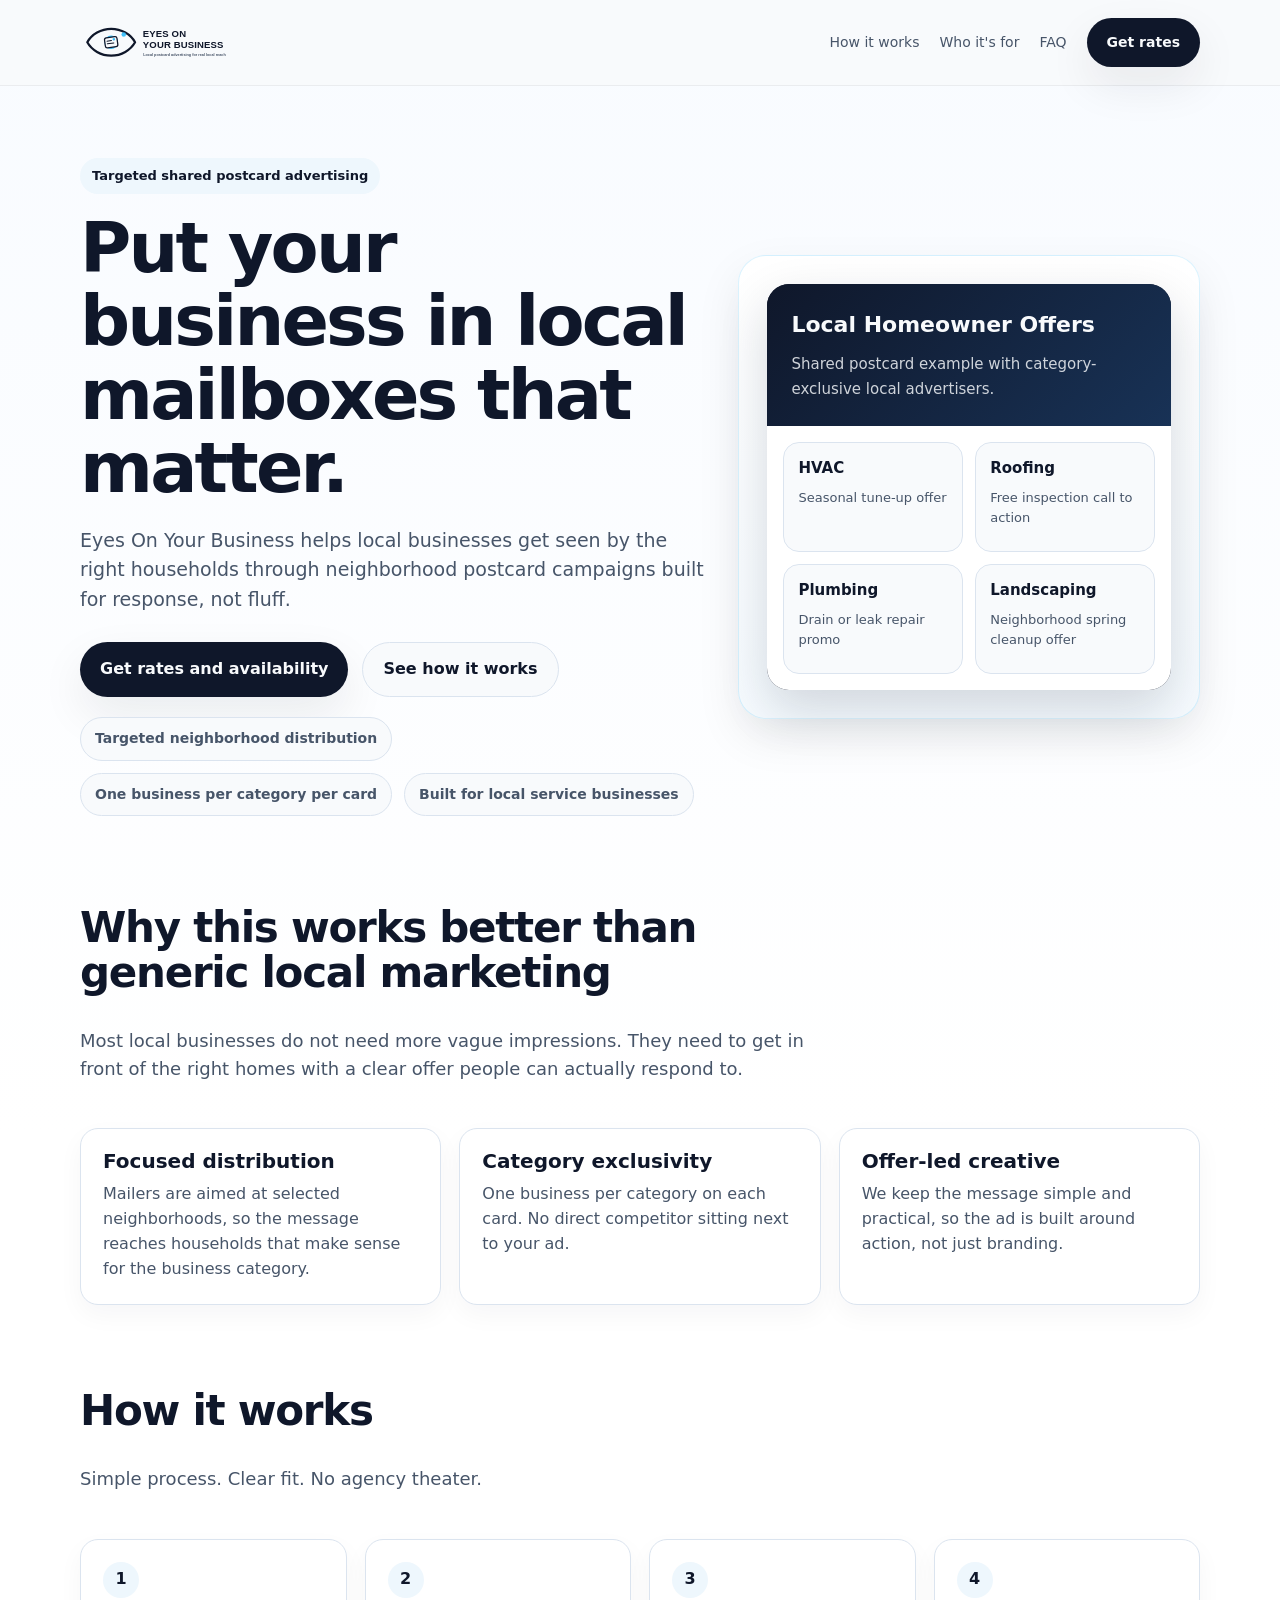
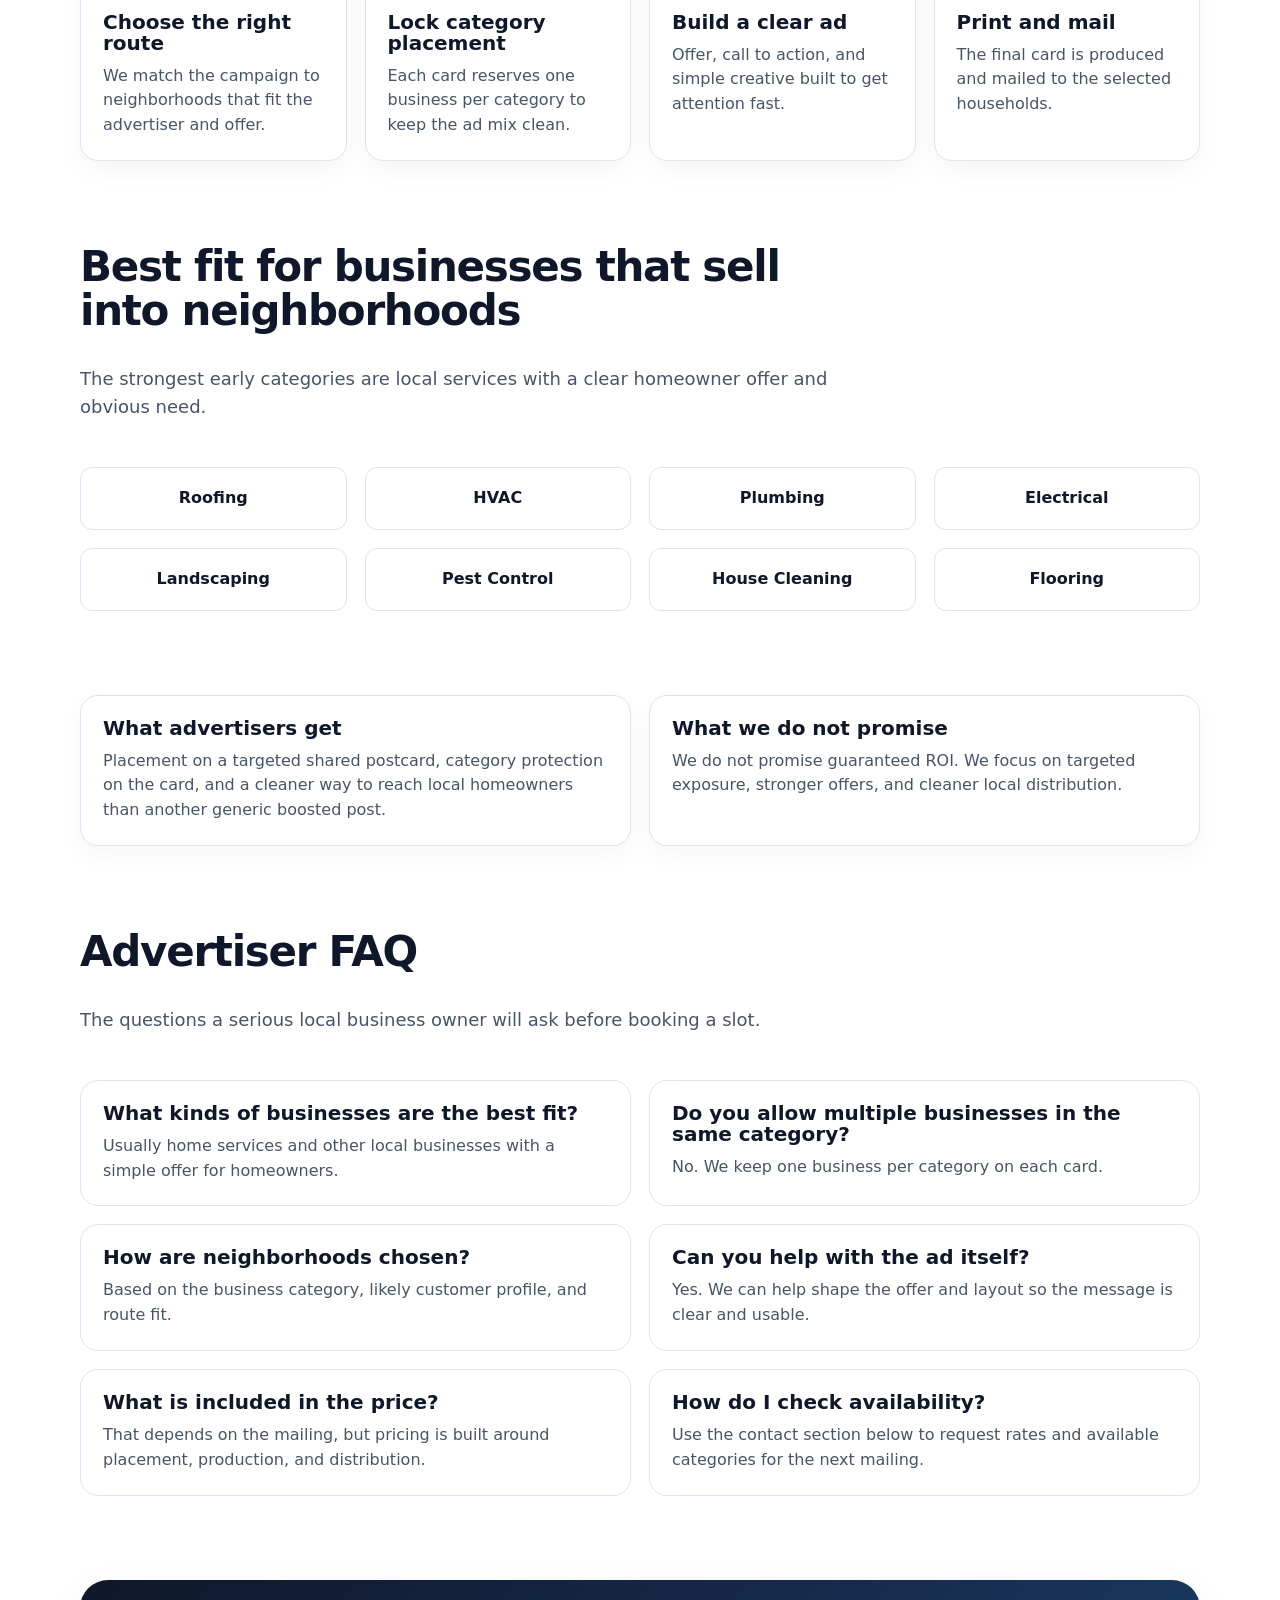
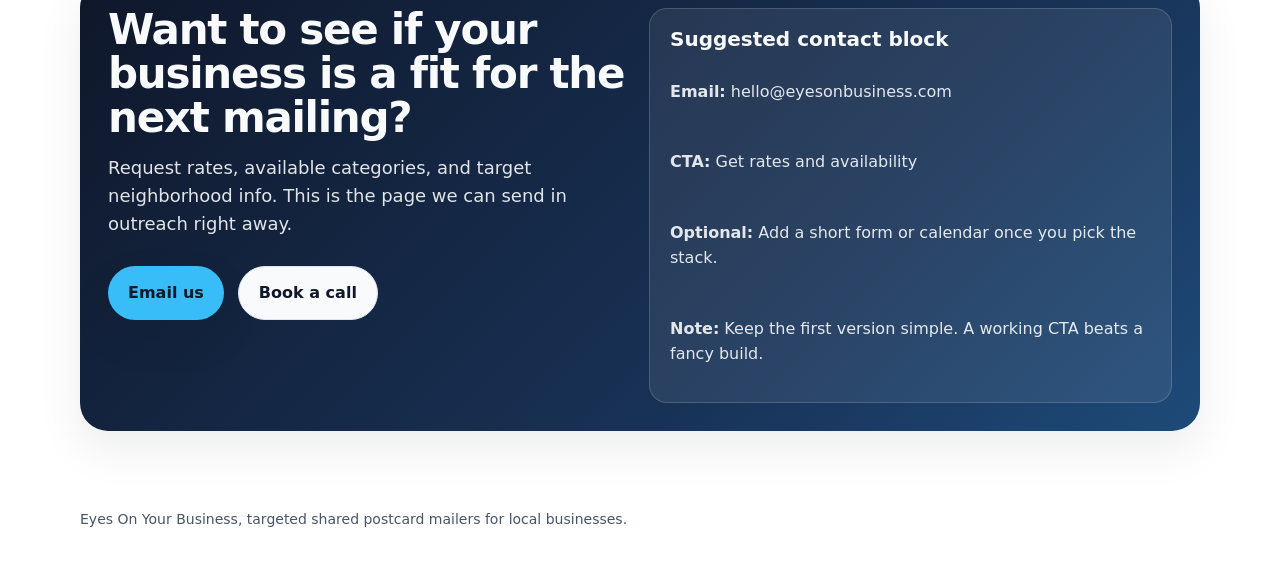
==== index.html @ 75d2cfee "Initial Eyes On Your Business preview" ====
<!doctype html>
<html lang="en">
  <head>
    <meta charset="UTF-8" />
    <meta name="viewport" content="width=device-width, initial-scale=1.0" />
    <title>Eyes On Your Business</title>
    <meta
      name="description"
      content="Targeted shared postcard mailers for local businesses that want visibility in the right neighborhoods."
    />
    <style>
      :root {
        --navy: #0f172a;
        --sky: #38bdf8;
        --slate: #475569;
        --ink: #0b1324;
        --white: #f8fafc;
        --line: #dbe4ef;
        --panel: #ffffff;
        --soft: #eef7fd;
        --shadow: 0 18px 45px rgba(15, 23, 42, 0.08);
        --radius: 18px;
        --radius-sm: 12px;
        --max: 1120px;
      }

      * {
        box-sizing: border-box;
      }

      html {
        scroll-behavior: smooth;
      }

      body {
        margin: 0;
        font-family: Inter, ui-sans-serif, system-ui, -apple-system, BlinkMacSystemFont, "Segoe UI", sans-serif;
        color: var(--ink);
        background: linear-gradient(180deg, #f8fbff 0%, #ffffff 30%);
        line-height: 1.55;
      }

      a {
        color: inherit;
        text-decoration: none;
      }

      img {
        max-width: 100%;
        display: block;
      }

      .wrap {
        width: min(calc(100% - 32px), var(--max));
        margin: 0 auto;
      }

      .topbar {
        position: sticky;
        top: 0;
        z-index: 10;
        backdrop-filter: blur(10px);
        background: rgba(248, 250, 252, 0.86);
        border-bottom: 1px solid rgba(15, 23, 42, 0.06);
      }

      .nav {
        display: flex;
        align-items: center;
        justify-content: space-between;
        gap: 20px;
        padding: 16px 0;
      }

      .logo {
        display: flex;
        align-items: center;
        gap: 14px;
        font-weight: 800;
        color: var(--navy);
      }

      .logo img {
        width: 176px;
        height: auto;
      }

      .nav-links {
        display: flex;
        align-items: center;
        gap: 20px;
        color: var(--slate);
        font-size: 14px;
      }

      .btn {
        display: inline-flex;
        align-items: center;
        justify-content: center;
        gap: 10px;
        border-radius: 999px;
        padding: 14px 20px;
        font-weight: 700;
        transition: transform 0.15s ease, box-shadow 0.15s ease, background 0.15s ease;
      }

      .btn:hover {
        transform: translateY(-1px);
      }

      .btn-primary {
        background: var(--navy);
        color: var(--white);
        box-shadow: var(--shadow);
      }

      .btn-secondary {
        background: var(--white);
        color: var(--navy);
        border: 1px solid var(--line);
      }

      .hero {
        padding: 72px 0 48px;
      }

      .hero-grid {
        display: grid;
        grid-template-columns: 1.15fr 0.85fr;
        gap: 34px;
        align-items: center;
      }

      .eyebrow {
        display: inline-flex;
        align-items: center;
        gap: 8px;
        padding: 8px 12px;
        border-radius: 999px;
        background: var(--soft);
        color: var(--navy);
        font-size: 13px;
        font-weight: 700;
      }

      h1,
      h2,
      h3 {
        margin: 0;
        color: var(--navy);
        line-height: 1.05;
      }

      h1 {
        margin-top: 18px;
        font-size: clamp(42px, 7vw, 70px);
        letter-spacing: -0.04em;
      }

      h2 {
        font-size: clamp(28px, 4vw, 42px);
        letter-spacing: -0.03em;
      }

      h3 {
        font-size: 20px;
      }

      .lead {
        margin-top: 20px;
        font-size: 19px;
        color: var(--slate);
        max-width: 640px;
      }

      .hero-actions {
        display: flex;
        gap: 14px;
        flex-wrap: wrap;
        margin-top: 28px;
      }

      .hero-notes {
        display: flex;
        flex-wrap: wrap;
        gap: 12px;
        margin-top: 20px;
      }

      .pill {
        padding: 10px 14px;
        border-radius: 999px;
        background: var(--white);
        border: 1px solid var(--line);
        color: var(--slate);
        font-size: 14px;
        font-weight: 600;
      }

      .panel {
        background: linear-gradient(180deg, #ffffff 0%, #f6fbff 100%);
        border: 1px solid rgba(56, 189, 248, 0.18);
        border-radius: 28px;
        box-shadow: var(--shadow);
        padding: 28px;
      }

      .mock-card {
        border-radius: 22px;
        overflow: hidden;
        background: var(--navy);
        color: var(--white);
        box-shadow: 0 20px 50px rgba(15, 23, 42, 0.16);
      }

      .mock-card-top {
        padding: 24px;
        background: linear-gradient(135deg, #0f172a 0%, #183256 100%);
      }

      .mock-card-grid {
        display: grid;
        grid-template-columns: 1fr 1fr;
        gap: 12px;
        padding: 16px;
        background: #ffffff;
      }

      .slot {
        background: #f8fafc;
        border: 1px solid #dbe4ef;
        border-radius: 16px;
        padding: 14px;
        min-height: 110px;
      }

      .slot strong {
        display: block;
        color: var(--navy);
        margin-bottom: 8px;
        font-size: 15px;
      }

      .slot span {
        display: block;
        color: var(--slate);
        font-size: 13px;
      }

      section {
        padding: 42px 0;
      }

      .section-head {
        display: grid;
        gap: 14px;
        margin-bottom: 28px;
        max-width: 760px;
      }

      .section-copy {
        color: var(--slate);
        font-size: 18px;
      }

      .grid-3,
      .grid-4,
      .grid-2 {
        display: grid;
        gap: 18px;
      }

      .grid-3 {
        grid-template-columns: repeat(3, minmax(0, 1fr));
      }

      .grid-4 {
        grid-template-columns: repeat(4, minmax(0, 1fr));
      }

      .grid-2 {
        grid-template-columns: repeat(2, minmax(0, 1fr));
      }

      .card {
        background: var(--panel);
        border: 1px solid var(--line);
        border-radius: var(--radius);
        padding: 22px;
        box-shadow: 0 10px 26px rgba(15, 23, 42, 0.04);
      }

      .card p,
      .faq p {
        margin: 10px 0 0;
        color: var(--slate);
      }

      .number {
        width: 36px;
        height: 36px;
        border-radius: 999px;
        display: inline-flex;
        align-items: center;
        justify-content: center;
        background: var(--soft);
        color: var(--navy);
        font-weight: 800;
        margin-bottom: 14px;
      }

      .fit-tag {
        background: #ffffff;
        border: 1px solid var(--line);
        border-radius: var(--radius-sm);
        padding: 18px;
        text-align: center;
        font-weight: 700;
        color: var(--navy);
      }

      .cta {
        padding: 28px;
        border-radius: 28px;
        background: linear-gradient(135deg, #0f172a 0%, #183256 65%, #1e4a79 100%);
        color: var(--white);
        box-shadow: var(--shadow);
      }

      .cta h2,
      .cta p,
      .cta h3 {
        color: var(--white);
      }

      .cta p {
        opacity: 0.9;
      }

      .contact-box {
        display: grid;
        gap: 14px;
        padding: 20px;
        background: rgba(248, 250, 252, 0.08);
        border: 1px solid rgba(248, 250, 252, 0.16);
        border-radius: 18px;
      }

      .faq {
        background: var(--panel);
        border: 1px solid var(--line);
        border-radius: var(--radius);
        padding: 22px;
      }

      footer {
        padding: 36px 0 52px;
        color: var(--slate);
        font-size: 14px;
      }

      @media (max-width: 980px) {
        .hero-grid,
        .grid-3,
        .grid-4,
        .grid-2 {
          grid-template-columns: 1fr;
        }

        .nav {
          flex-direction: column;
          align-items: flex-start;
        }

        .nav-links {
          flex-wrap: wrap;
        }
      }

      @media (max-width: 640px) {
        .hero {
          padding-top: 44px;
        }

        .logo img {
          width: 150px;
        }

        .panel,
        .cta {
          padding: 22px;
        }
      }
    </style>
  </head>
  <body>
    <div class="topbar">
      <div class="wrap nav">
        <a class="logo" href="#top" aria-label="Eyes On Your Business home">
          <img src="./branding/eyes-on-your-business-logo-final.svg" alt="Eyes On Your Business" />
        </a>
        <div class="nav-links">
          <a href="#how">How it works</a>
          <a href="#fit">Who it's for</a>
          <a href="#faq">FAQ</a>
          <a class="btn btn-primary" href="#contact">Get rates</a>
        </div>
      </div>
    </div>

    <main id="top">
      <section class="hero">
        <div class="wrap hero-grid">
          <div>
            <div class="eyebrow">Targeted shared postcard advertising</div>
            <h1>Put your business in local mailboxes that matter.</h1>
            <p class="lead">
              Eyes On Your Business helps local businesses get seen by the right households through
              neighborhood postcard campaigns built for response, not fluff.
            </p>
            <div class="hero-actions">
              <a class="btn btn-primary" href="#contact">Get rates and availability</a>
              <a class="btn btn-secondary" href="#how">See how it works</a>
            </div>
            <div class="hero-notes">
              <div class="pill">Targeted neighborhood distribution</div>
              <div class="pill">One business per category per card</div>
              <div class="pill">Built for local service businesses</div>
            </div>
          </div>

          <div class="panel">
            <div class="mock-card">
              <div class="mock-card-top">
                <strong style="font-size: 22px; display: block; margin-bottom: 10px;">Local Homeowner Offers</strong>
                <span style="color: rgba(248, 250, 252, 0.82); font-size: 15px;">
                  Shared postcard example with category-exclusive local advertisers.
                </span>
              </div>
              <div class="mock-card-grid">
                <div class="slot">
                  <strong>HVAC</strong>
                  <span>Seasonal tune-up offer</span>
                </div>
                <div class="slot">
                  <strong>Roofing</strong>
                  <span>Free inspection call to action</span>
                </div>
                <div class="slot">
                  <strong>Plumbing</strong>
                  <span>Drain or leak repair promo</span>
                </div>
                <div class="slot">
                  <strong>Landscaping</strong>
                  <span>Neighborhood spring cleanup offer</span>
                </div>
              </div>
            </div>
          </div>
        </div>
      </section>

      <section>
        <div class="wrap">
          <div class="section-head">
            <h2>Why this works better than generic local marketing</h2>
            <p class="section-copy">
              Most local businesses do not need more vague impressions. They need to get in front of
              the right homes with a clear offer people can actually respond to.
            </p>
          </div>
          <div class="grid-3">
            <div class="card">
              <h3>Focused distribution</h3>
              <p>
                Mailers are aimed at selected neighborhoods, so the message reaches households that make
                sense for the business category.
              </p>
            </div>
            <div class="card">
              <h3>Category exclusivity</h3>
              <p>
                One business per category on each card. No direct competitor sitting next to your ad.
              </p>
            </div>
            <div class="card">
              <h3>Offer-led creative</h3>
              <p>
                We keep the message simple and practical, so the ad is built around action, not just branding.
              </p>
            </div>
          </div>
        </div>
      </section>

      <section id="how">
        <div class="wrap">
          <div class="section-head">
            <h2>How it works</h2>
            <p class="section-copy">
              Simple process. Clear fit. No agency theater.
            </p>
          </div>
          <div class="grid-4">
            <div class="card">
              <div class="number">1</div>
              <h3>Choose the right route</h3>
              <p>We match the campaign to neighborhoods that fit the advertiser and offer.</p>
            </div>
            <div class="card">
              <div class="number">2</div>
              <h3>Lock category placement</h3>
              <p>Each card reserves one business per category to keep the ad mix clean.</p>
            </div>
            <div class="card">
              <div class="number">3</div>
              <h3>Build a clear ad</h3>
              <p>Offer, call to action, and simple creative built to get attention fast.</p>
            </div>
            <div class="card">
              <div class="number">4</div>
              <h3>Print and mail</h3>
              <p>The final card is produced and mailed to the selected households.</p>
            </div>
          </div>
        </div>
      </section>

      <section id="fit">
        <div class="wrap">
          <div class="section-head">
            <h2>Best fit for businesses that sell into neighborhoods</h2>
            <p class="section-copy">
              The strongest early categories are local services with a clear homeowner offer and obvious need.
            </p>
          </div>
          <div class="grid-4">
            <div class="fit-tag">Roofing</div>
            <div class="fit-tag">HVAC</div>
            <div class="fit-tag">Plumbing</div>
            <div class="fit-tag">Electrical</div>
            <div class="fit-tag">Landscaping</div>
            <div class="fit-tag">Pest Control</div>
            <div class="fit-tag">House Cleaning</div>
            <div class="fit-tag">Flooring</div>
          </div>
        </div>
      </section>

      <section>
        <div class="wrap grid-2">
          <div class="card">
            <h3>What advertisers get</h3>
            <p>
              Placement on a targeted shared postcard, category protection on the card, and a cleaner way
              to reach local homeowners than another generic boosted post.
            </p>
          </div>
          <div class="card">
            <h3>What we do not promise</h3>
            <p>
              We do not promise guaranteed ROI. We focus on targeted exposure, stronger offers, and cleaner local distribution.
            </p>
          </div>
        </div>
      </section>

      <section id="faq">
        <div class="wrap">
          <div class="section-head">
            <h2>Advertiser FAQ</h2>
            <p class="section-copy">
              The questions a serious local business owner will ask before booking a slot.
            </p>
          </div>
          <div class="grid-2">
            <div class="faq">
              <h3>What kinds of businesses are the best fit?</h3>
              <p>Usually home services and other local businesses with a simple offer for homeowners.</p>
            </div>
            <div class="faq">
              <h3>Do you allow multiple businesses in the same category?</h3>
              <p>No. We keep one business per category on each card.</p>
            </div>
            <div class="faq">
              <h3>How are neighborhoods chosen?</h3>
              <p>Based on the business category, likely customer profile, and route fit.</p>
            </div>
            <div class="faq">
              <h3>Can you help with the ad itself?</h3>
              <p>Yes. We can help shape the offer and layout so the message is clear and usable.</p>
            </div>
            <div class="faq">
              <h3>What is included in the price?</h3>
              <p>That depends on the mailing, but pricing is built around placement, production, and distribution.</p>
            </div>
            <div class="faq">
              <h3>How do I check availability?</h3>
              <p>Use the contact section below to request rates and available categories for the next mailing.</p>
            </div>
          </div>
        </div>
      </section>

      <section id="contact">
        <div class="wrap">
          <div class="cta grid-2">
            <div>
              <h2>Want to see if your business is a fit for the next mailing?</h2>
              <p style="margin-top: 14px; font-size: 18px;">
                Request rates, available categories, and target neighborhood info. This is the page we can send in outreach right away.
              </p>
              <div class="hero-actions">
                <a class="btn btn-primary" style="background: #38bdf8; color: #0f172a;" href="mailto:hello@eyesonbusiness.com">Email us</a>
                <a class="btn btn-secondary" href="https://cal.com" target="_blank" rel="noreferrer">Book a call</a>
              </div>
            </div>
            <div class="contact-box">
              <h3>Suggested contact block</h3>
              <p><strong>Email:</strong> hello@eyesonbusiness.com</p>
              <p><strong>CTA:</strong> Get rates and availability</p>
              <p><strong>Optional:</strong> Add a short form or calendar once you pick the stack.</p>
              <p><strong>Note:</strong> Keep the first version simple. A working CTA beats a fancy build.</p>
            </div>
          </div>
        </div>
      </section>
    </main>

    <footer>
      <div class="wrap">
        Eyes On Your Business, targeted shared postcard mailers for local businesses.
      </div>
    </footer>
  </body>
</html>
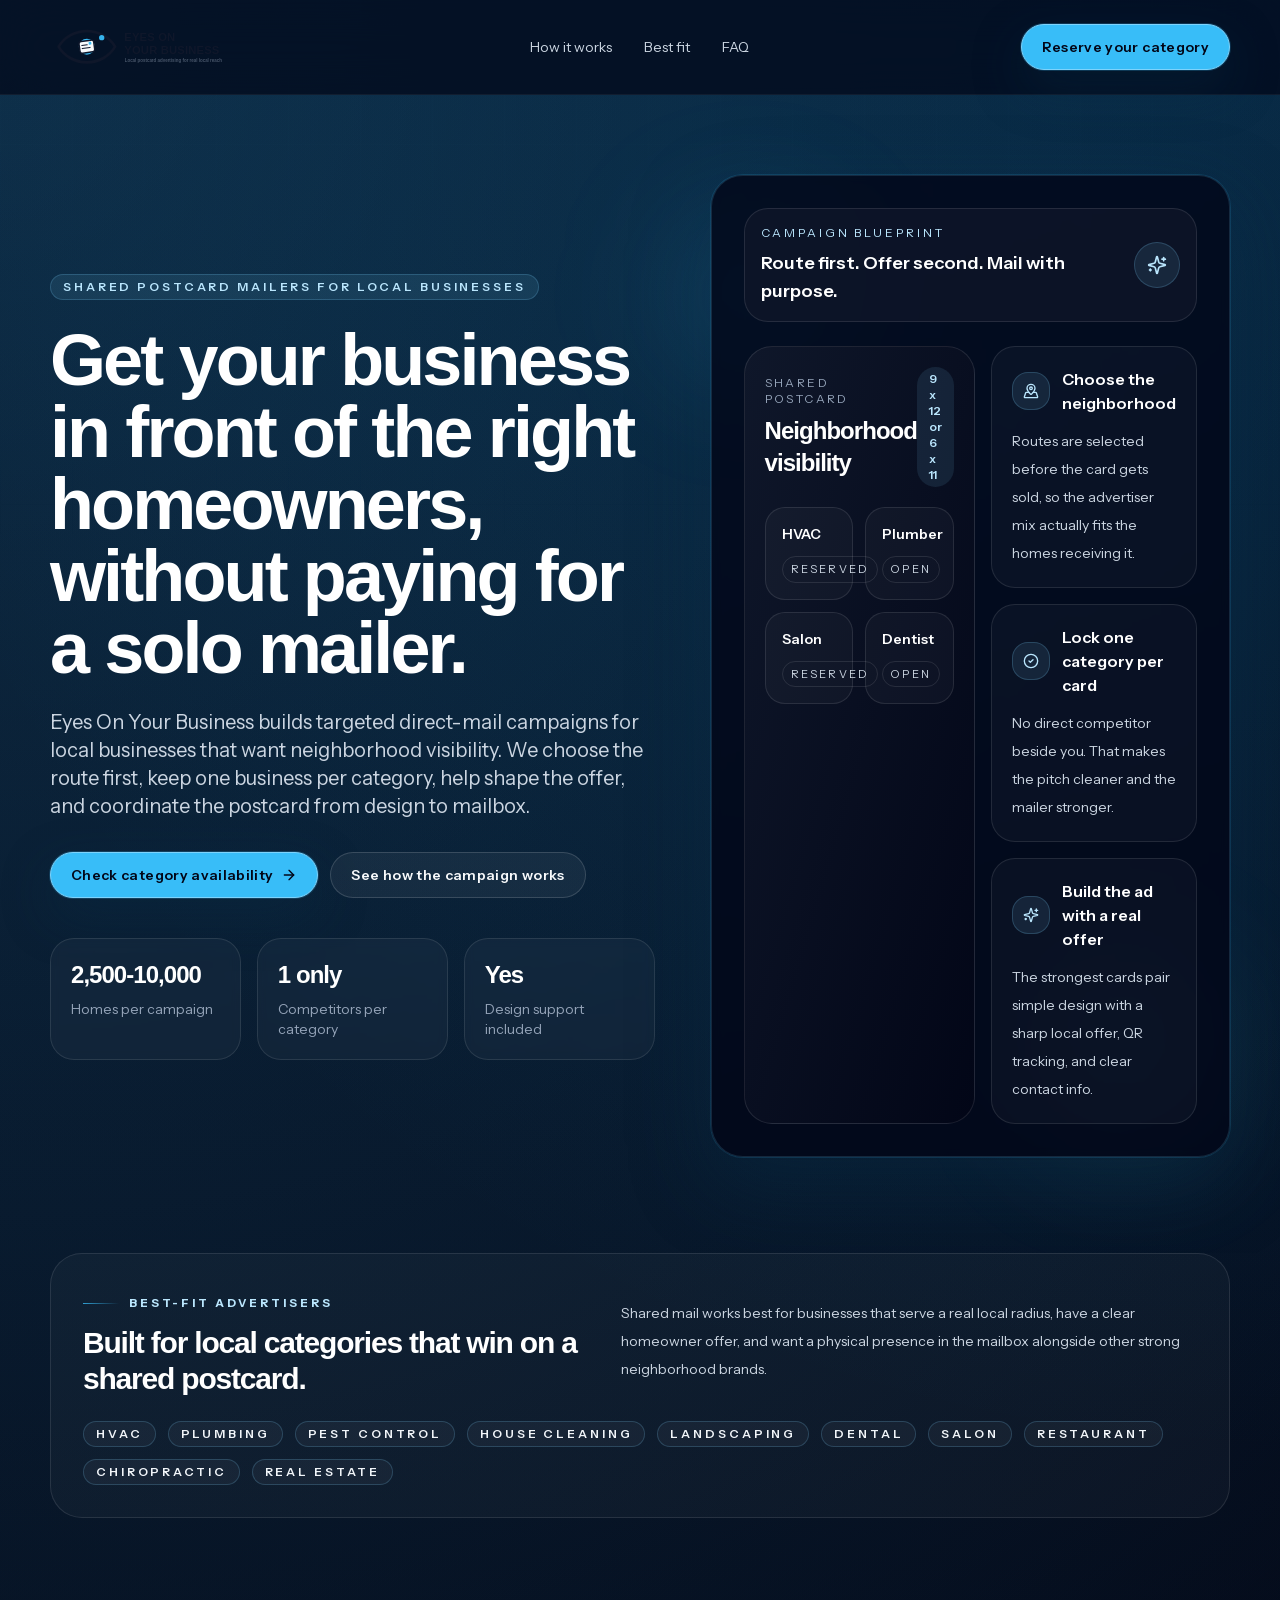
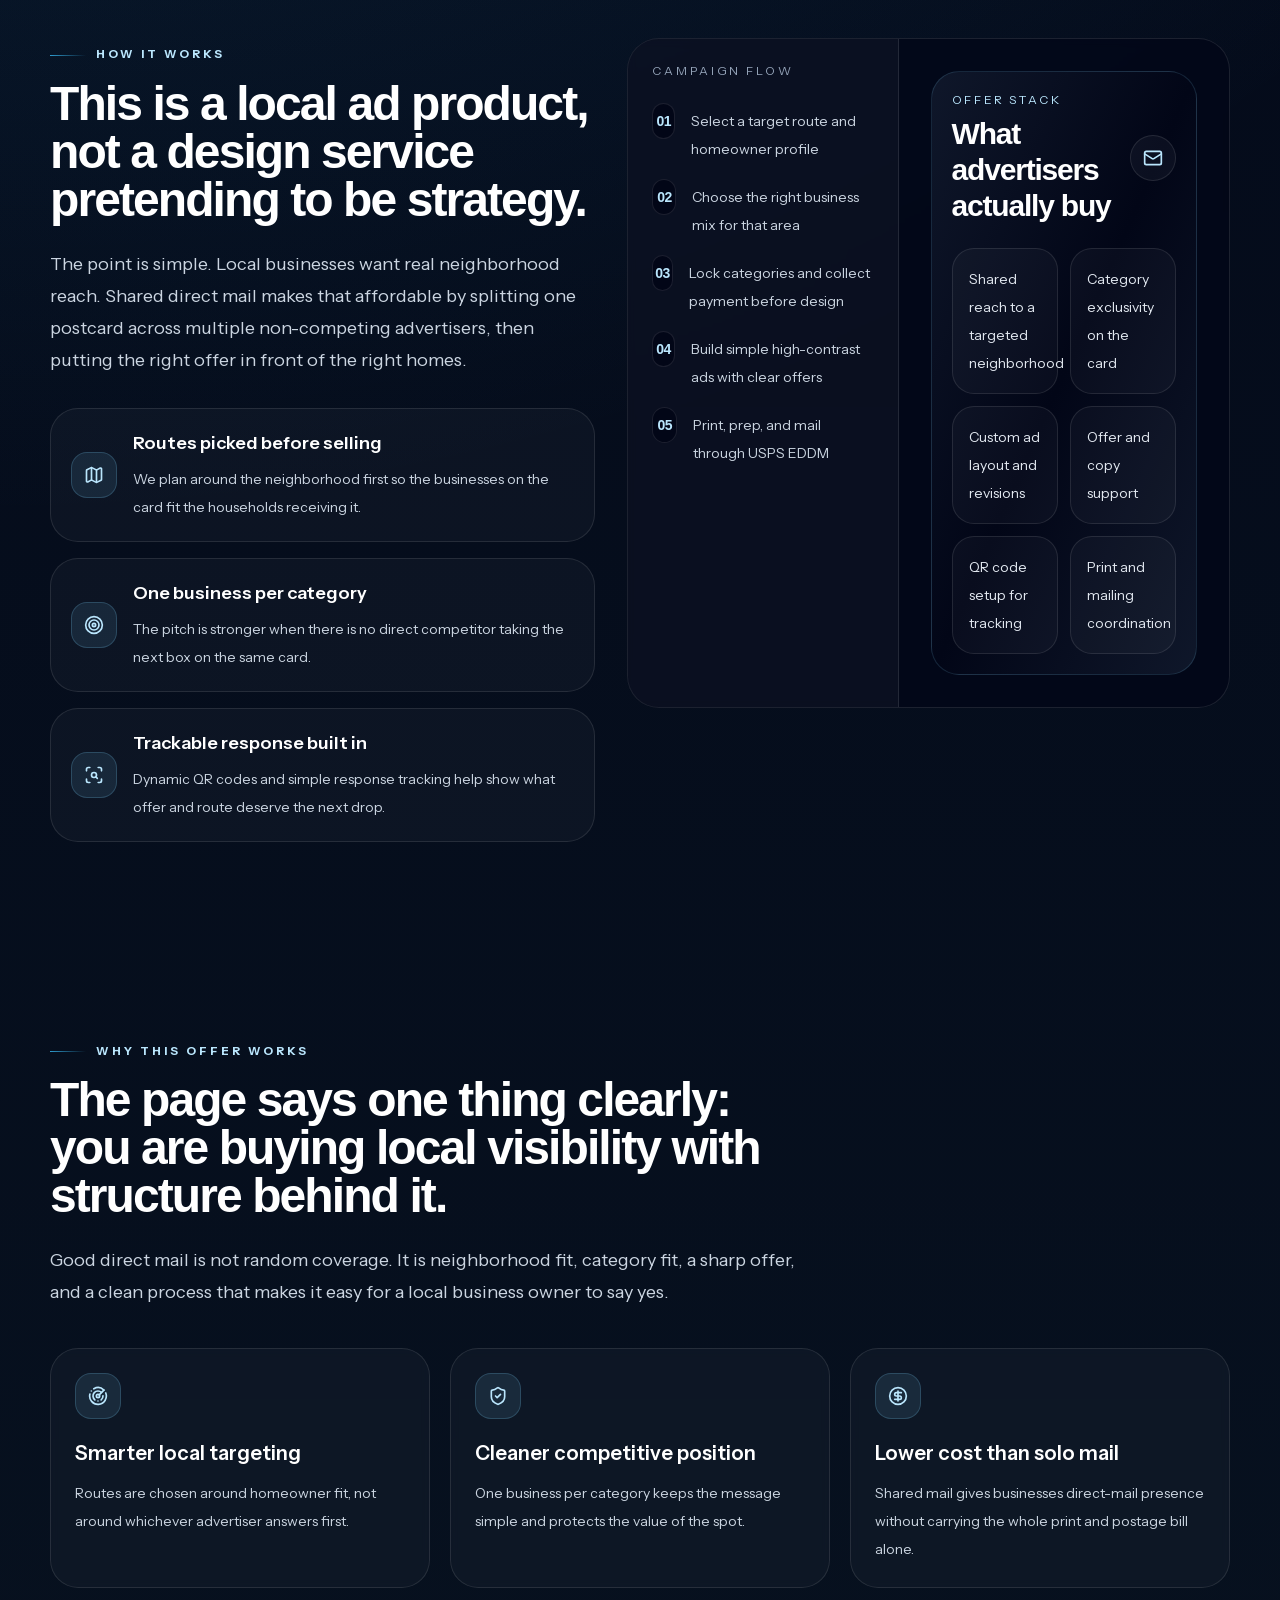
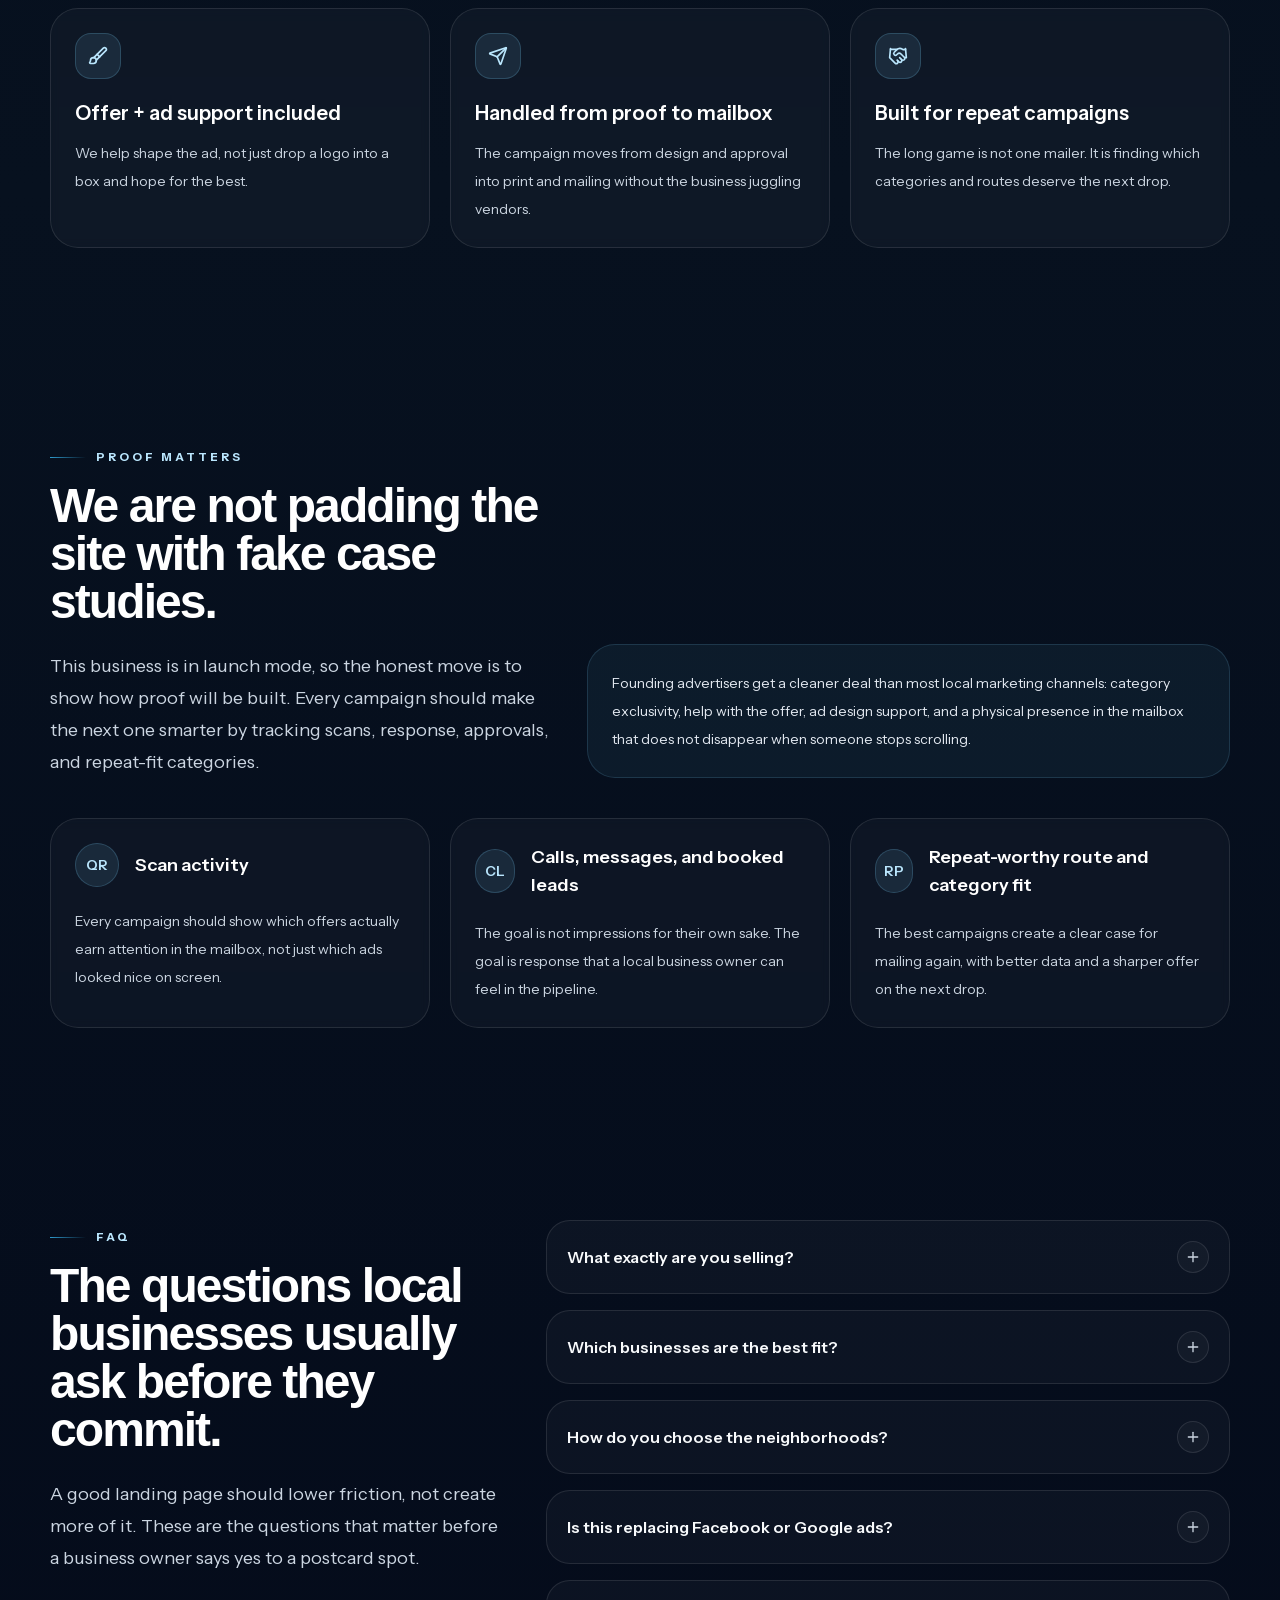
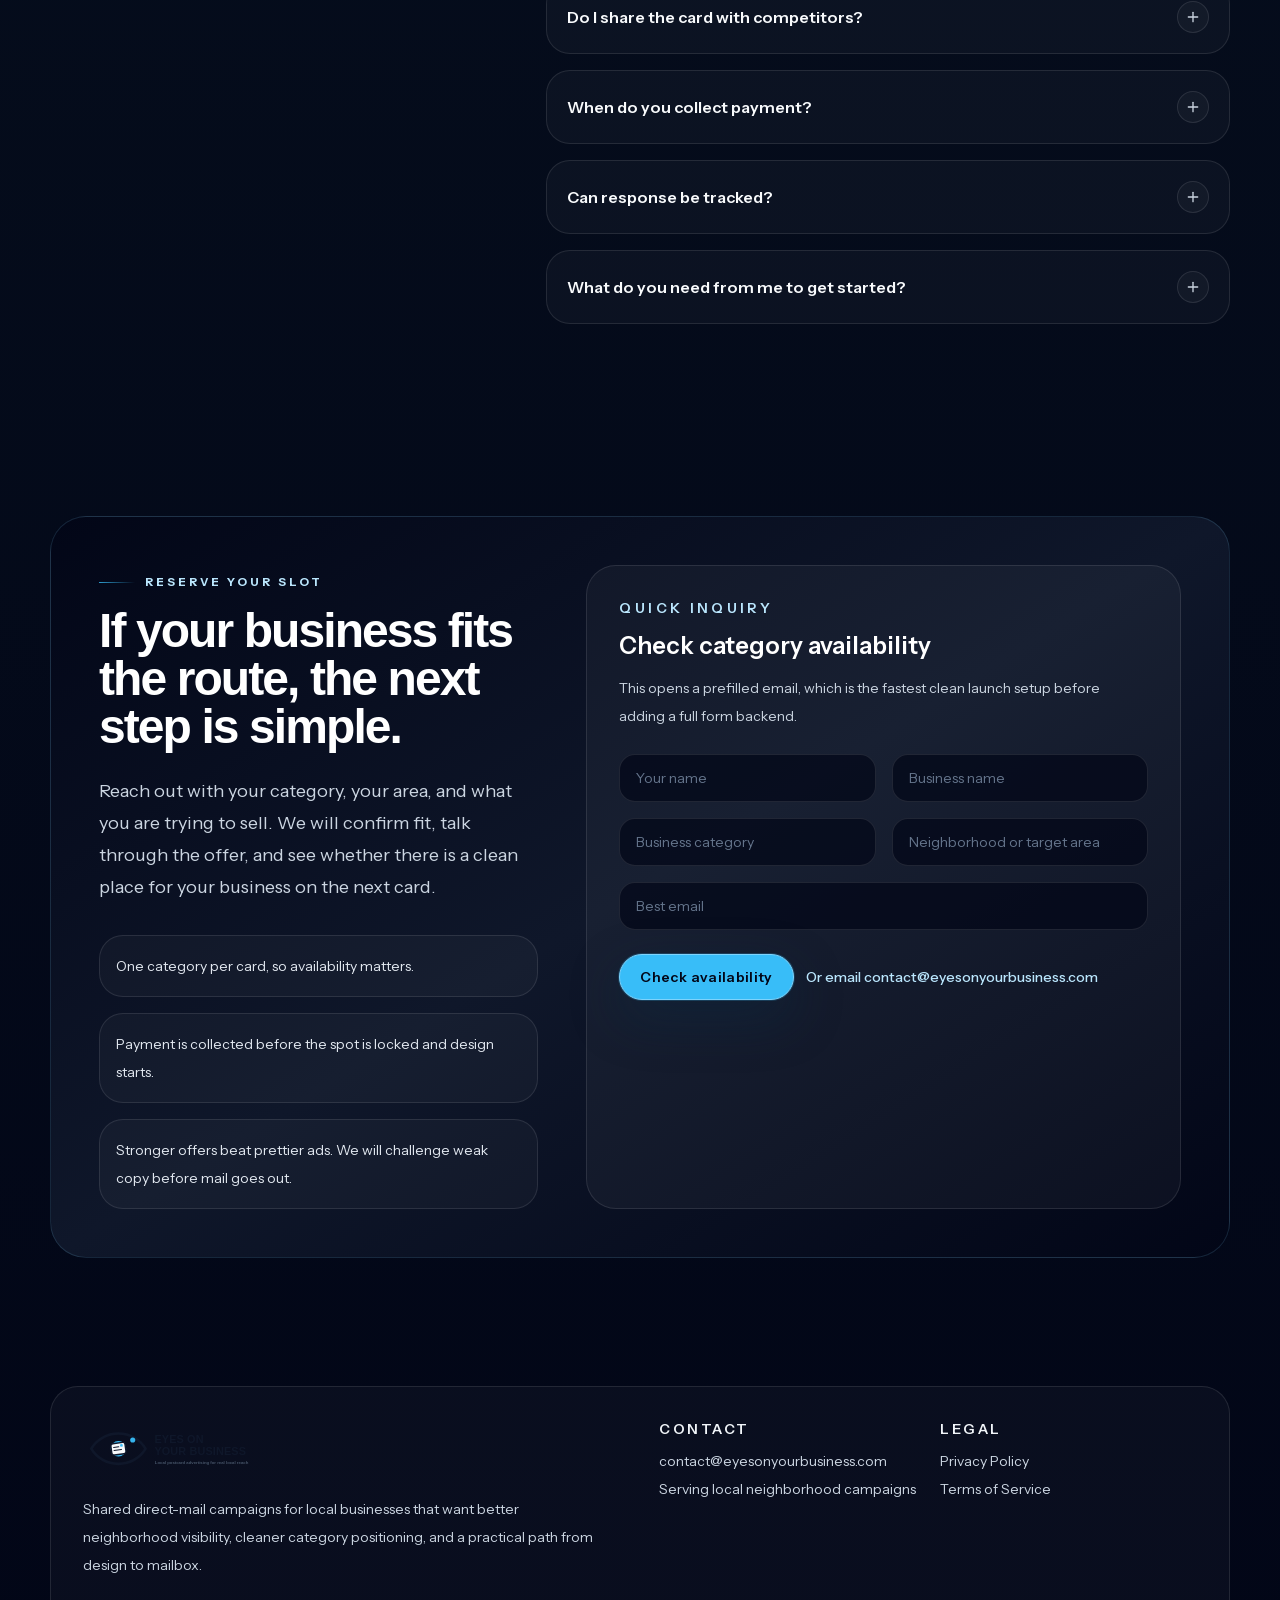
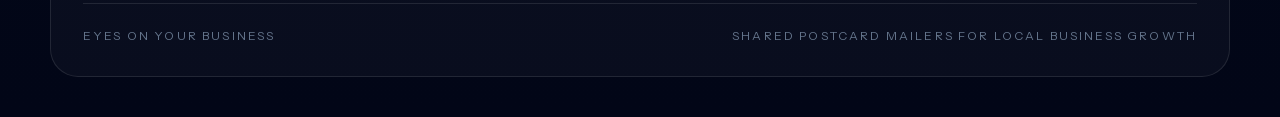
==== commit 25219ac8: "Deploy latest Eyes On Your Business preview" ====
--- a/index.html
+++ b/index.html
@@ -1,636 +1 @@
-<!doctype html>
-<html lang="en">
-  <head>
-    <meta charset="UTF-8" />
-    <meta name="viewport" content="width=device-width, initial-scale=1.0" />
-    <title>Eyes On Your Business</title>
-    <meta
-      name="description"
-      content="Targeted shared postcard mailers for local businesses that want visibility in the right neighborhoods."
-    />
-    <style>
-      :root {
-        --navy: #0f172a;
-        --sky: #38bdf8;
-        --slate: #475569;
-        --ink: #0b1324;
-        --white: #f8fafc;
-        --line: #dbe4ef;
-        --panel: #ffffff;
-        --soft: #eef7fd;
-        --shadow: 0 18px 45px rgba(15, 23, 42, 0.08);
-        --radius: 18px;
-        --radius-sm: 12px;
-        --max: 1120px;
-      }
-
-      * {
-        box-sizing: border-box;
-      }
-
-      html {
-        scroll-behavior: smooth;
-      }
-
-      body {
-        margin: 0;
-        font-family: Inter, ui-sans-serif, system-ui, -apple-system, BlinkMacSystemFont, "Segoe UI", sans-serif;
-        color: var(--ink);
-        background: linear-gradient(180deg, #f8fbff 0%, #ffffff 30%);
-        line-height: 1.55;
-      }
-
-      a {
-        color: inherit;
-        text-decoration: none;
-      }
-
-      img {
-        max-width: 100%;
-        display: block;
-      }
-
-      .wrap {
-        width: min(calc(100% - 32px), var(--max));
-        margin: 0 auto;
-      }
-
-      .topbar {
-        position: sticky;
-        top: 0;
-        z-index: 10;
-        backdrop-filter: blur(10px);
-        background: rgba(248, 250, 252, 0.86);
-        border-bottom: 1px solid rgba(15, 23, 42, 0.06);
-      }
-
-      .nav {
-        display: flex;
-        align-items: center;
-        justify-content: space-between;
-        gap: 20px;
-        padding: 16px 0;
-      }
-
-      .logo {
-        display: flex;
-        align-items: center;
-        gap: 14px;
-        font-weight: 800;
-        color: var(--navy);
-      }
-
-      .logo img {
-        width: 176px;
-        height: auto;
-      }
-
-      .nav-links {
-        display: flex;
-        align-items: center;
-        gap: 20px;
-        color: var(--slate);
-        font-size: 14px;
-      }
-
-      .btn {
-        display: inline-flex;
-        align-items: center;
-        justify-content: center;
-        gap: 10px;
-        border-radius: 999px;
-        padding: 14px 20px;
-        font-weight: 700;
-        transition: transform 0.15s ease, box-shadow 0.15s ease, background 0.15s ease;
-      }
-
-      .btn:hover {
-        transform: translateY(-1px);
-      }
-
-      .btn-primary {
-        background: var(--navy);
-        color: var(--white);
-        box-shadow: var(--shadow);
-      }
-
-      .btn-secondary {
-        background: var(--white);
-        color: var(--navy);
-        border: 1px solid var(--line);
-      }
-
-      .hero {
-        padding: 72px 0 48px;
-      }
-
-      .hero-grid {
-        display: grid;
-        grid-template-columns: 1.15fr 0.85fr;
-        gap: 34px;
-        align-items: center;
-      }
-
-      .eyebrow {
-        display: inline-flex;
-        align-items: center;
-        gap: 8px;
-        padding: 8px 12px;
-        border-radius: 999px;
-        background: var(--soft);
-        color: var(--navy);
-        font-size: 13px;
-        font-weight: 700;
-      }
-
-      h1,
-      h2,
-      h3 {
-        margin: 0;
-        color: var(--navy);
-        line-height: 1.05;
-      }
-
-      h1 {
-        margin-top: 18px;
-        font-size: clamp(42px, 7vw, 70px);
-        letter-spacing: -0.04em;
-      }
-
-      h2 {
-        font-size: clamp(28px, 4vw, 42px);
-        letter-spacing: -0.03em;
-      }
-
-      h3 {
-        font-size: 20px;
-      }
-
-      .lead {
-        margin-top: 20px;
-        font-size: 19px;
-        color: var(--slate);
-        max-width: 640px;
-      }
-
-      .hero-actions {
-        display: flex;
-        gap: 14px;
-        flex-wrap: wrap;
-        margin-top: 28px;
-      }
-
-      .hero-notes {
-        display: flex;
-        flex-wrap: wrap;
-        gap: 12px;
-        margin-top: 20px;
-      }
-
-      .pill {
-        padding: 10px 14px;
-        border-radius: 999px;
-        background: var(--white);
-        border: 1px solid var(--line);
-        color: var(--slate);
-        font-size: 14px;
-        font-weight: 600;
-      }
-
-      .panel {
-        background: linear-gradient(180deg, #ffffff 0%, #f6fbff 100%);
-        border: 1px solid rgba(56, 189, 248, 0.18);
-        border-radius: 28px;
-        box-shadow: var(--shadow);
-        padding: 28px;
-      }
-
-      .mock-card {
-        border-radius: 22px;
-        overflow: hidden;
-        background: var(--navy);
-        color: var(--white);
-        box-shadow: 0 20px 50px rgba(15, 23, 42, 0.16);
-      }
-
-      .mock-card-top {
-        padding: 24px;
-        background: linear-gradient(135deg, #0f172a 0%, #183256 100%);
-      }
-
-      .mock-card-grid {
-        display: grid;
-        grid-template-columns: 1fr 1fr;
-        gap: 12px;
-        padding: 16px;
-        background: #ffffff;
-      }
-
-      .slot {
-        background: #f8fafc;
-        border: 1px solid #dbe4ef;
-        border-radius: 16px;
-        padding: 14px;
-        min-height: 110px;
-      }
-
-      .slot strong {
-        display: block;
-        color: var(--navy);
-        margin-bottom: 8px;
-        font-size: 15px;
-      }
-
-      .slot span {
-        display: block;
-        color: var(--slate);
-        font-size: 13px;
-      }
-
-      section {
-        padding: 42px 0;
-      }
-
-      .section-head {
-        display: grid;
-        gap: 14px;
-        margin-bottom: 28px;
-        max-width: 760px;
-      }
-
-      .section-copy {
-        color: var(--slate);
-        font-size: 18px;
-      }
-
-      .grid-3,
-      .grid-4,
-      .grid-2 {
-        display: grid;
-        gap: 18px;
-      }
-
-      .grid-3 {
-        grid-template-columns: repeat(3, minmax(0, 1fr));
-      }
-
-      .grid-4 {
-        grid-template-columns: repeat(4, minmax(0, 1fr));
-      }
-
-      .grid-2 {
-        grid-template-columns: repeat(2, minmax(0, 1fr));
-      }
-
-      .card {
-        background: var(--panel);
-        border: 1px solid var(--line);
-        border-radius: var(--radius);
-        padding: 22px;
-        box-shadow: 0 10px 26px rgba(15, 23, 42, 0.04);
-      }
-
-      .card p,
-      .faq p {
-        margin: 10px 0 0;
-        color: var(--slate);
-      }
-
-      .number {
-        width: 36px;
-        height: 36px;
-        border-radius: 999px;
-        display: inline-flex;
-        align-items: center;
-        justify-content: center;
-        background: var(--soft);
-        color: var(--navy);
-        font-weight: 800;
-        margin-bottom: 14px;
-      }
-
-      .fit-tag {
-        background: #ffffff;
-        border: 1px solid var(--line);
-        border-radius: var(--radius-sm);
-        padding: 18px;
-        text-align: center;
-        font-weight: 700;
-        color: var(--navy);
-      }
-
-      .cta {
-        padding: 28px;
-        border-radius: 28px;
-        background: linear-gradient(135deg, #0f172a 0%, #183256 65%, #1e4a79 100%);
-        color: var(--white);
-        box-shadow: var(--shadow);
-      }
-
-      .cta h2,
-      .cta p,
-      .cta h3 {
-        color: var(--white);
-      }
-
-      .cta p {
-        opacity: 0.9;
-      }
-
-      .contact-box {
-        display: grid;
-        gap: 14px;
-        padding: 20px;
-        background: rgba(248, 250, 252, 0.08);
-        border: 1px solid rgba(248, 250, 252, 0.16);
-        border-radius: 18px;
-      }
-
-      .faq {
-        background: var(--panel);
-        border: 1px solid var(--line);
-        border-radius: var(--radius);
-        padding: 22px;
-      }
-
-      footer {
-        padding: 36px 0 52px;
-        color: var(--slate);
-        font-size: 14px;
-      }
-
-      @media (max-width: 980px) {
-        .hero-grid,
-        .grid-3,
-        .grid-4,
-        .grid-2 {
-          grid-template-columns: 1fr;
-        }
-
-        .nav {
-          flex-direction: column;
-          align-items: flex-start;
-        }
-
-        .nav-links {
-          flex-wrap: wrap;
-        }
-      }
-
-      @media (max-width: 640px) {
-        .hero {
-          padding-top: 44px;
-        }
-
-        .logo img {
-          width: 150px;
-        }
-
-        .panel,
-        .cta {
-          padding: 22px;
-        }
-      }
-    </style>
-  </head>
-  <body>
-    <div class="topbar">
-      <div class="wrap nav">
-        <a class="logo" href="#top" aria-label="Eyes On Your Business home">
-          <img src="./branding/eyes-on-your-business-logo-final.svg" alt="Eyes On Your Business" />
-        </a>
-        <div class="nav-links">
-          <a href="#how">How it works</a>
-          <a href="#fit">Who it's for</a>
-          <a href="#faq">FAQ</a>
-          <a class="btn btn-primary" href="#contact">Get rates</a>
-        </div>
-      </div>
-    </div>
-
-    <main id="top">
-      <section class="hero">
-        <div class="wrap hero-grid">
-          <div>
-            <div class="eyebrow">Targeted shared postcard advertising</div>
-            <h1>Put your business in local mailboxes that matter.</h1>
-            <p class="lead">
-              Eyes On Your Business helps local businesses get seen by the right households through
-              neighborhood postcard campaigns built for response, not fluff.
-            </p>
-            <div class="hero-actions">
-              <a class="btn btn-primary" href="#contact">Get rates and availability</a>
-              <a class="btn btn-secondary" href="#how">See how it works</a>
-            </div>
-            <div class="hero-notes">
-              <div class="pill">Targeted neighborhood distribution</div>
-              <div class="pill">One business per category per card</div>
-              <div class="pill">Built for local service businesses</div>
-            </div>
-          </div>
-
-          <div class="panel">
-            <div class="mock-card">
-              <div class="mock-card-top">
-                <strong style="font-size: 22px; display: block; margin-bottom: 10px;">Local Homeowner Offers</strong>
-                <span style="color: rgba(248, 250, 252, 0.82); font-size: 15px;">
-                  Shared postcard example with category-exclusive local advertisers.
-                </span>
-              </div>
-              <div class="mock-card-grid">
-                <div class="slot">
-                  <strong>HVAC</strong>
-                  <span>Seasonal tune-up offer</span>
-                </div>
-                <div class="slot">
-                  <strong>Roofing</strong>
-                  <span>Free inspection call to action</span>
-                </div>
-                <div class="slot">
-                  <strong>Plumbing</strong>
-                  <span>Drain or leak repair promo</span>
-                </div>
-                <div class="slot">
-                  <strong>Landscaping</strong>
-                  <span>Neighborhood spring cleanup offer</span>
-                </div>
-              </div>
-            </div>
-          </div>
-        </div>
-      </section>
-
-      <section>
-        <div class="wrap">
-          <div class="section-head">
-            <h2>Why this works better than generic local marketing</h2>
-            <p class="section-copy">
-              Most local businesses do not need more vague impressions. They need to get in front of
-              the right homes with a clear offer people can actually respond to.
-            </p>
-          </div>
-          <div class="grid-3">
-            <div class="card">
-              <h3>Focused distribution</h3>
-              <p>
-                Mailers are aimed at selected neighborhoods, so the message reaches households that make
-                sense for the business category.
-              </p>
-            </div>
-            <div class="card">
-              <h3>Category exclusivity</h3>
-              <p>
-                One business per category on each card. No direct competitor sitting next to your ad.
-              </p>
-            </div>
-            <div class="card">
-              <h3>Offer-led creative</h3>
-              <p>
-                We keep the message simple and practical, so the ad is built around action, not just branding.
-              </p>
-            </div>
-          </div>
-        </div>
-      </section>
-
-      <section id="how">
-        <div class="wrap">
-          <div class="section-head">
-            <h2>How it works</h2>
-            <p class="section-copy">
-              Simple process. Clear fit. No agency theater.
-            </p>
-          </div>
-          <div class="grid-4">
-            <div class="card">
-              <div class="number">1</div>
-              <h3>Choose the right route</h3>
-              <p>We match the campaign to neighborhoods that fit the advertiser and offer.</p>
-            </div>
-            <div class="card">
-              <div class="number">2</div>
-              <h3>Lock category placement</h3>
-              <p>Each card reserves one business per category to keep the ad mix clean.</p>
-            </div>
-            <div class="card">
-              <div class="number">3</div>
-              <h3>Build a clear ad</h3>
-              <p>Offer, call to action, and simple creative built to get attention fast.</p>
-            </div>
-            <div class="card">
-              <div class="number">4</div>
-              <h3>Print and mail</h3>
-              <p>The final card is produced and mailed to the selected households.</p>
-            </div>
-          </div>
-        </div>
-      </section>
-
-      <section id="fit">
-        <div class="wrap">
-          <div class="section-head">
-            <h2>Best fit for businesses that sell into neighborhoods</h2>
-            <p class="section-copy">
-              The strongest early categories are local services with a clear homeowner offer and obvious need.
-            </p>
-          </div>
-          <div class="grid-4">
-            <div class="fit-tag">Roofing</div>
-            <div class="fit-tag">HVAC</div>
-            <div class="fit-tag">Plumbing</div>
-            <div class="fit-tag">Electrical</div>
-            <div class="fit-tag">Landscaping</div>
-            <div class="fit-tag">Pest Control</div>
-            <div class="fit-tag">House Cleaning</div>
-            <div class="fit-tag">Flooring</div>
-          </div>
-        </div>
-      </section>
-
-      <section>
-        <div class="wrap grid-2">
-          <div class="card">
-            <h3>What advertisers get</h3>
-            <p>
-              Placement on a targeted shared postcard, category protection on the card, and a cleaner way
-              to reach local homeowners than another generic boosted post.
-            </p>
-          </div>
-          <div class="card">
-            <h3>What we do not promise</h3>
-            <p>
-              We do not promise guaranteed ROI. We focus on targeted exposure, stronger offers, and cleaner local distribution.
-            </p>
-          </div>
-        </div>
-      </section>
-
-      <section id="faq">
-        <div class="wrap">
-          <div class="section-head">
-            <h2>Advertiser FAQ</h2>
-            <p class="section-copy">
-              The questions a serious local business owner will ask before booking a slot.
-            </p>
-          </div>
-          <div class="grid-2">
-            <div class="faq">
-              <h3>What kinds of businesses are the best fit?</h3>
-              <p>Usually home services and other local businesses with a simple offer for homeowners.</p>
-            </div>
-            <div class="faq">
-              <h3>Do you allow multiple businesses in the same category?</h3>
-              <p>No. We keep one business per category on each card.</p>
-            </div>
-            <div class="faq">
-              <h3>How are neighborhoods chosen?</h3>
-              <p>Based on the business category, likely customer profile, and route fit.</p>
-            </div>
-            <div class="faq">
-              <h3>Can you help with the ad itself?</h3>
-              <p>Yes. We can help shape the offer and layout so the message is clear and usable.</p>
-            </div>
-            <div class="faq">
-              <h3>What is included in the price?</h3>
-              <p>That depends on the mailing, but pricing is built around placement, production, and distribution.</p>
-            </div>
-            <div class="faq">
-              <h3>How do I check availability?</h3>
-              <p>Use the contact section below to request rates and available categories for the next mailing.</p>
-            </div>
-          </div>
-        </div>
-      </section>
-
-      <section id="contact">
-        <div class="wrap">
-          <div class="cta grid-2">
-            <div>
-              <h2>Want to see if your business is a fit for the next mailing?</h2>
-              <p style="margin-top: 14px; font-size: 18px;">
-                Request rates, available categories, and target neighborhood info. This is the page we can send in outreach right away.
-              </p>
-              <div class="hero-actions">
-                <a class="btn btn-primary" style="background: #38bdf8; color: #0f172a;" href="mailto:hello@eyesonbusiness.com">Email us</a>
-                <a class="btn btn-secondary" href="https://cal.com" target="_blank" rel="noreferrer">Book a call</a>
-              </div>
-            </div>
-            <div class="contact-box">
-              <h3>Suggested contact block</h3>
-              <p><strong>Email:</strong> hello@eyesonbusiness.com</p>
-              <p><strong>CTA:</strong> Get rates and availability</p>
-              <p><strong>Optional:</strong> Add a short form or calendar once you pick the stack.</p>
-              <p><strong>Note:</strong> Keep the first version simple. A working CTA beats a fancy build.</p>
-            </div>
-          </div>
-        </div>
-      </section>
-    </main>
-
-    <footer>
-      <div class="wrap">
-        Eyes On Your Business, targeted shared postcard mailers for local businesses.
-      </div>
-    </footer>
-  </body>
-</html>
+<!DOCTYPE html><!--CaFxCuH67qgiU0vVkDESe--><html lang="en" class="__variable_dd5b2f __variable_3d9088"><head><meta charSet="utf-8"/><meta name="viewport" content="width=device-width, initial-scale=1"/><link rel="preload" href="/_next/static/media/26d0ba92e140f0dc-s.p.woff2" as="font" crossorigin="" type="font/woff2"/><link rel="preload" href="/_next/static/media/36966cca54120369-s.p.woff2" as="font" crossorigin="" type="font/woff2"/><link rel="preload" as="image" href="/branding/logo.svg"/><link rel="stylesheet" href="/_next/static/css/c3c3f42efb574e6b.css" data-precedence="next"/><link rel="preload" as="script" fetchPriority="low" href="/_next/static/chunks/webpack-61bd3b8b521767c7.js"/><script src="/_next/static/chunks/4bd1b696-c023c6e3521b1417.js" async=""></script><script src="/_next/static/chunks/255-6b79f309a27fb98b.js" async=""></script><script src="/_next/static/chunks/main-app-482cc5000201fb1e.js" async=""></script><script src="/_next/static/chunks/368-19cb13c3069cface.js" async=""></script><script src="/_next/static/chunks/app/page-fefe90a53564fa43.js" async=""></script><meta name="next-size-adjust" content=""/><title>Eyes On Your Business | Shared Postcard Mailers for Local Businesses</title><meta name="description" content="Shared direct-mail postcard campaigns for local businesses. Reach the right neighborhoods with category exclusivity, ad design, print coordination, and smarter route planning."/><meta property="og:title" content="Eyes On Your Business"/><meta property="og:description" content="Targeted shared postcard mailers that help local businesses get seen by homeowners."/><meta property="og:url" content="https://eyesonyourbusiness.com"/><meta property="og:site_name" content="Eyes On Your Business"/><meta property="og:type" content="website"/><meta name="twitter:card" content="summary_large_image"/><meta name="twitter:title" content="Eyes On Your Business"/><meta name="twitter:description" content="Shared postcard mailers for local businesses that want targeted neighborhood visibility."/><link rel="icon" href="/icon.svg?d7e8ae298963944c" type="image/svg+xml" sizes="any"/><script src="/_next/static/chunks/polyfills-42372ed130431b0a.js" noModule=""></script></head><body><div hidden=""><!--$--><!--/$--></div><header class="sticky top-0 z-40 border-b border-white/5 bg-slate-950/70 backdrop-blur-xl"><div class="section-shell flex items-center justify-between gap-6 py-4"><a href="#top" class="flex items-center gap-3"><img alt="Eyes On Your Business" width="208" height="44" decoding="async" data-nimg="1" style="color:transparent" src="/branding/logo.svg"/></a><nav class="hidden items-center gap-8 text-sm text-slate-300 md:flex"><a href="#how-it-works" class="transition hover:text-white">How it works</a><a href="#fit" class="transition hover:text-white">Best fit</a><a href="#faq" class="transition hover:text-white">FAQ</a></nav><a href="#contact" class="items-center justify-center rounded-full border px-5 py-3 text-sm font-semibold tracking-wide transition duration-200 focus-visible:outline-none focus-visible:ring-2 focus-visible:ring-ring focus-visible:ring-offset-2 focus-visible:ring-offset-slate-950 disabled:pointer-events-none disabled:opacity-50 border-sky-300 bg-sky-400 text-slate-950 shadow-glow hover:-translate-y-0.5 hover:bg-sky-300 hidden md:inline-flex">Reserve your category</a></div></header><main><section id="top" class="relative overflow-hidden pb-20 pt-14 md:pb-24 md:pt-20"><div class="section-shell grid items-center gap-14 lg:grid-cols-[1.08fr_0.92fr]"><div><div class="inline-flex items-center rounded-full border border-sky-300/20 bg-sky-300/10 px-3 py-1 text-xs font-semibold uppercase tracking-[0.24em] text-sky-200 mb-6">Shared postcard mailers for local businesses</div><h1 class="headline max-w-4xl text-5xl font-bold leading-[0.92] text-white sm:text-6xl lg:text-7xl">Get your business in front of the right homeowners, without paying for a solo mailer.</h1><p class="mt-6 max-w-2xl text-lg leading-8 text-slate-300 md:text-xl">Eyes On Your Business builds targeted direct-mail campaigns for local businesses that want neighborhood visibility. We choose the route first, keep one business per category, help shape the offer, and coordinate the postcard from design to mailbox.</p><div class="mt-8 flex flex-col gap-3 sm:flex-row"><a href="#contact" class="inline-flex items-center justify-center rounded-full border px-5 py-3 text-sm font-semibold tracking-wide transition duration-200 focus-visible:outline-none focus-visible:ring-2 focus-visible:ring-ring focus-visible:ring-offset-2 focus-visible:ring-offset-slate-950 disabled:pointer-events-none disabled:opacity-50 border-sky-300 bg-sky-400 text-slate-950 shadow-glow hover:-translate-y-0.5 hover:bg-sky-300 w-full sm:w-auto">Check category availability<svg xmlns="http://www.w3.org/2000/svg" width="24" height="24" viewBox="0 0 24 24" fill="none" stroke="currentColor" stroke-width="2" stroke-linecap="round" stroke-linejoin="round" class="lucide lucide-arrow-right ml-2 h-4 w-4" aria-hidden="true"><path d="M5 12h14"></path><path d="m12 5 7 7-7 7"></path></svg></a><a href="#how-it-works" class="inline-flex items-center justify-center rounded-full border px-5 py-3 text-sm font-semibold tracking-wide transition duration-200 focus-visible:outline-none focus-visible:ring-2 focus-visible:ring-ring focus-visible:ring-offset-2 focus-visible:ring-offset-slate-950 disabled:pointer-events-none disabled:opacity-50 border-white/15 bg-white/5 text-slate-50 hover:-translate-y-0.5 hover:border-sky-300/60 hover:bg-white/10 w-full sm:w-auto">See how the campaign works</a></div><div class="mt-10 grid gap-4 sm:grid-cols-3"><div class="border backdrop-blur-sm rounded-[24px] border-white/10 bg-white/[0.035]"><div class="p-5"><div class="headline text-2xl font-bold text-white">2,500-10,000</div><div class="mt-2 text-sm text-slate-400">Homes per campaign</div></div></div><div class="border backdrop-blur-sm rounded-[24px] border-white/10 bg-white/[0.035]"><div class="p-5"><div class="headline text-2xl font-bold text-white">1 only</div><div class="mt-2 text-sm text-slate-400">Competitors per category</div></div></div><div class="border backdrop-blur-sm rounded-[24px] border-white/10 bg-white/[0.035]"><div class="p-5"><div class="headline text-2xl font-bold text-white">Yes</div><div class="mt-2 text-sm text-slate-400">Design support included</div></div></div></div></div><div class="relative"><div class="absolute -left-10 top-10 h-40 w-40 rounded-full bg-sky-400/15 blur-3xl"></div><div class="absolute bottom-0 right-0 h-52 w-52 rounded-full bg-cyan-300/10 blur-3xl"></div><div class="border backdrop-blur-sm hero-glow relative overflow-hidden rounded-[32px] border-sky-300/15 bg-slate-950/80"><div class="grid gap-6 p-6 md:p-8"><div class="flex items-center justify-between rounded-[24px] border border-white/10 bg-slate-900/80 p-4"><div><p class="text-xs uppercase tracking-[0.24em] text-sky-200">Campaign blueprint</p><p class="mt-2 text-lg font-semibold text-white">Route first. Offer second. Mail with purpose.</p></div><div class="rounded-full border border-sky-300/20 bg-sky-300/10 p-3 text-sky-200"><svg xmlns="http://www.w3.org/2000/svg" width="24" height="24" viewBox="0 0 24 24" fill="none" stroke="currentColor" stroke-width="2" stroke-linecap="round" stroke-linejoin="round" class="lucide lucide-sparkles h-5 w-5" aria-hidden="true"><path d="M9.937 15.5A2 2 0 0 0 8.5 14.063l-6.135-1.582a.5.5 0 0 1 0-.962L8.5 9.936A2 2 0 0 0 9.937 8.5l1.582-6.135a.5.5 0 0 1 .963 0L14.063 8.5A2 2 0 0 0 15.5 9.937l6.135 1.581a.5.5 0 0 1 0 .964L15.5 14.063a2 2 0 0 0-1.437 1.437l-1.582 6.135a.5.5 0 0 1-.963 0z"></path><path d="M20 3v4"></path><path d="M22 5h-4"></path><path d="M4 17v2"></path><path d="M5 18H3"></path></svg></div></div><div class="grid gap-4 md:grid-cols-[1.1fr_0.9fr]"><div class="rounded-[28px] border border-white/10 bg-gradient-to-br from-slate-900 to-slate-950 p-5"><div class="mb-5 flex items-center justify-between"><div><p class="text-xs uppercase tracking-[0.2em] text-slate-400">Shared postcard</p><p class="mt-2 headline text-2xl font-semibold text-white">Neighborhood visibility</p></div><div class="rounded-full bg-sky-300/10 px-3 py-1 text-xs font-semibold text-sky-200">9 x 12 or 6 x 11</div></div><div class="grid grid-cols-2 gap-3"><div class="rounded-[20px] border border-white/10 bg-white/[0.03] p-4"><div class="text-sm font-semibold text-white">HVAC</div><div class="mt-3 inline-flex rounded-full border border-white/10 px-2 py-1 text-[11px] uppercase tracking-[0.2em] text-slate-300">Reserved</div></div><div class="rounded-[20px] border border-white/10 bg-white/[0.03] p-4"><div class="text-sm font-semibold text-white">Plumber</div><div class="mt-3 inline-flex rounded-full border border-white/10 px-2 py-1 text-[11px] uppercase tracking-[0.2em] text-slate-300">Open</div></div><div class="rounded-[20px] border border-white/10 bg-white/[0.03] p-4"><div class="text-sm font-semibold text-white">Salon</div><div class="mt-3 inline-flex rounded-full border border-white/10 px-2 py-1 text-[11px] uppercase tracking-[0.2em] text-slate-300">Reserved</div></div><div class="rounded-[20px] border border-white/10 bg-white/[0.03] p-4"><div class="text-sm font-semibold text-white">Dentist</div><div class="mt-3 inline-flex rounded-full border border-white/10 px-2 py-1 text-[11px] uppercase tracking-[0.2em] text-slate-300">Open</div></div></div></div><div class="space-y-4"><div class="rounded-[24px] border border-white/10 bg-white/[0.03] p-5"><div class="flex items-center gap-3"><div class="rounded-2xl border border-sky-300/20 bg-sky-300/10 p-2.5 text-sky-200"><svg xmlns="http://www.w3.org/2000/svg" width="24" height="24" viewBox="0 0 24 24" fill="none" stroke="currentColor" stroke-width="2" stroke-linecap="round" stroke-linejoin="round" class="lucide lucide-map-pinned h-4 w-4" aria-hidden="true"><path d="M18 8c0 3.613-3.869 7.429-5.393 8.795a1 1 0 0 1-1.214 0C9.87 15.429 6 11.613 6 8a6 6 0 0 1 12 0"></path><circle cx="12" cy="8" r="2"></circle><path d="M8.714 14h-3.71a1 1 0 0 0-.948.683l-2.004 6A1 1 0 0 0 3 22h18a1 1 0 0 0 .948-1.316l-2-6a1 1 0 0 0-.949-.684h-3.712"></path></svg></div><p class="font-semibold text-white">Choose the neighborhood</p></div><p class="mt-3 text-sm leading-7 text-slate-300">Routes are selected before the card gets sold, so the advertiser mix actually fits the homes receiving it.</p></div><div class="rounded-[24px] border border-white/10 bg-white/[0.03] p-5"><div class="flex items-center gap-3"><div class="rounded-2xl border border-sky-300/20 bg-sky-300/10 p-2.5 text-sky-200"><svg xmlns="http://www.w3.org/2000/svg" width="24" height="24" viewBox="0 0 24 24" fill="none" stroke="currentColor" stroke-width="2" stroke-linecap="round" stroke-linejoin="round" class="lucide lucide-circle-check h-4 w-4" aria-hidden="true"><circle cx="12" cy="12" r="10"></circle><path d="m9 12 2 2 4-4"></path></svg></div><p class="font-semibold text-white">Lock one category per card</p></div><p class="mt-3 text-sm leading-7 text-slate-300">No direct competitor beside you. That makes the pitch cleaner and the mailer stronger.</p></div><div class="rounded-[24px] border border-white/10 bg-white/[0.03] p-5"><div class="flex items-center gap-3"><div class="rounded-2xl border border-sky-300/20 bg-sky-300/10 p-2.5 text-sky-200"><svg xmlns="http://www.w3.org/2000/svg" width="24" height="24" viewBox="0 0 24 24" fill="none" stroke="currentColor" stroke-width="2" stroke-linecap="round" stroke-linejoin="round" class="lucide lucide-sparkles h-4 w-4" aria-hidden="true"><path d="M9.937 15.5A2 2 0 0 0 8.5 14.063l-6.135-1.582a.5.5 0 0 1 0-.962L8.5 9.936A2 2 0 0 0 9.937 8.5l1.582-6.135a.5.5 0 0 1 .963 0L14.063 8.5A2 2 0 0 0 15.5 9.937l6.135 1.581a.5.5 0 0 1 0 .964L15.5 14.063a2 2 0 0 0-1.437 1.437l-1.582 6.135a.5.5 0 0 1-.963 0z"></path><path d="M20 3v4"></path><path d="M22 5h-4"></path><path d="M4 17v2"></path><path d="M5 18H3"></path></svg></div><p class="font-semibold text-white">Build the ad with a real offer</p></div><p class="mt-3 text-sm leading-7 text-slate-300">The strongest cards pair simple design with a sharp local offer, QR tracking, and clear contact info.</p></div></div></div></div></div></div></div></section><section class="pb-6"><div class="section-shell rounded-[32px] border border-white/10 bg-white/[0.03] px-6 py-8 md:px-8"><div class="flex flex-col gap-4 md:flex-row md:items-center md:justify-between"><div><p class="section-eyebrow">Best-fit advertisers</p><h2 class="headline mt-3 text-2xl font-semibold text-white md:text-3xl">Built for local categories that win on a shared postcard.</h2></div><p class="max-w-xl text-sm leading-7 text-slate-300">Shared mail works best for businesses that serve a real local radius, have a clear homeowner offer, and want a physical presence in the mailbox alongside other strong neighborhood brands.</p></div><div class="mt-6 flex flex-wrap gap-3"><div class="inline-flex items-center rounded-full border border-sky-300/20 px-3 py-1 text-xs font-semibold uppercase tracking-[0.24em] bg-white/[0.04] text-slate-100">HVAC</div><div class="inline-flex items-center rounded-full border border-sky-300/20 px-3 py-1 text-xs font-semibold uppercase tracking-[0.24em] bg-white/[0.04] text-slate-100">Plumbing</div><div class="inline-flex items-center rounded-full border border-sky-300/20 px-3 py-1 text-xs font-semibold uppercase tracking-[0.24em] bg-white/[0.04] text-slate-100">Pest Control</div><div class="inline-flex items-center rounded-full border border-sky-300/20 px-3 py-1 text-xs font-semibold uppercase tracking-[0.24em] bg-white/[0.04] text-slate-100">House Cleaning</div><div class="inline-flex items-center rounded-full border border-sky-300/20 px-3 py-1 text-xs font-semibold uppercase tracking-[0.24em] bg-white/[0.04] text-slate-100">Landscaping</div><div class="inline-flex items-center rounded-full border border-sky-300/20 px-3 py-1 text-xs font-semibold uppercase tracking-[0.24em] bg-white/[0.04] text-slate-100">Dental</div><div class="inline-flex items-center rounded-full border border-sky-300/20 px-3 py-1 text-xs font-semibold uppercase tracking-[0.24em] bg-white/[0.04] text-slate-100">Salon</div><div class="inline-flex items-center rounded-full border border-sky-300/20 px-3 py-1 text-xs font-semibold uppercase tracking-[0.24em] bg-white/[0.04] text-slate-100">Restaurant</div><div class="inline-flex items-center rounded-full border border-sky-300/20 px-3 py-1 text-xs font-semibold uppercase tracking-[0.24em] bg-white/[0.04] text-slate-100">Chiropractic</div><div class="inline-flex items-center rounded-full border border-sky-300/20 px-3 py-1 text-xs font-semibold uppercase tracking-[0.24em] bg-white/[0.04] text-slate-100">Real Estate</div></div></div></section><section id="how-it-works" class="py-20 md:py-24"><div class="section-shell grid gap-8 lg:grid-cols-[0.95fr_1.05fr] lg:items-start"><div><p class="section-eyebrow">How it works</p><h2 class="headline mt-4 max-w-xl text-4xl font-semibold text-white md:text-5xl">This is a local ad product, not a design service pretending to be strategy.</h2><p class="mt-6 max-w-xl text-lg leading-8 text-slate-300">The point is simple. Local businesses want real neighborhood reach. Shared direct mail makes that affordable by splitting one postcard across multiple non-competing advertisers, then putting the right offer in front of the right homes.</p><div class="mt-8 space-y-4"><div class="rounded-[28px] border border-white/10 bg-white/[0.03] p-5"><div class="flex items-center gap-4"><div class="rounded-2xl border border-sky-300/20 bg-sky-300/10 p-3 text-sky-200"><svg xmlns="http://www.w3.org/2000/svg" width="24" height="24" viewBox="0 0 24 24" fill="none" stroke="currentColor" stroke-width="2" stroke-linecap="round" stroke-linejoin="round" class="lucide lucide-map h-5 w-5" aria-hidden="true"><path d="M14.106 5.553a2 2 0 0 0 1.788 0l3.659-1.83A1 1 0 0 1 21 4.619v12.764a1 1 0 0 1-.553.894l-4.553 2.277a2 2 0 0 1-1.788 0l-4.212-2.106a2 2 0 0 0-1.788 0l-3.659 1.83A1 1 0 0 1 3 19.381V6.618a1 1 0 0 1 .553-.894l4.553-2.277a2 2 0 0 1 1.788 0z"></path><path d="M15 5.764v15"></path><path d="M9 3.236v15"></path></svg></div><div><p class="text-lg font-semibold text-white">Routes picked before selling</p><p class="mt-2 text-sm leading-7 text-slate-300">We plan around the neighborhood first so the businesses on the card fit the households receiving it.</p></div></div></div><div class="rounded-[28px] border border-white/10 bg-white/[0.03] p-5"><div class="flex items-center gap-4"><div class="rounded-2xl border border-sky-300/20 bg-sky-300/10 p-3 text-sky-200"><svg xmlns="http://www.w3.org/2000/svg" width="24" height="24" viewBox="0 0 24 24" fill="none" stroke="currentColor" stroke-width="2" stroke-linecap="round" stroke-linejoin="round" class="lucide lucide-target h-5 w-5" aria-hidden="true"><circle cx="12" cy="12" r="10"></circle><circle cx="12" cy="12" r="6"></circle><circle cx="12" cy="12" r="2"></circle></svg></div><div><p class="text-lg font-semibold text-white">One business per category</p><p class="mt-2 text-sm leading-7 text-slate-300">The pitch is stronger when there is no direct competitor taking the next box on the same card.</p></div></div></div><div class="rounded-[28px] border border-white/10 bg-white/[0.03] p-5"><div class="flex items-center gap-4"><div class="rounded-2xl border border-sky-300/20 bg-sky-300/10 p-3 text-sky-200"><svg xmlns="http://www.w3.org/2000/svg" width="24" height="24" viewBox="0 0 24 24" fill="none" stroke="currentColor" stroke-width="2" stroke-linecap="round" stroke-linejoin="round" class="lucide lucide-scan-search h-5 w-5" aria-hidden="true"><path d="M3 7V5a2 2 0 0 1 2-2h2"></path><path d="M17 3h2a2 2 0 0 1 2 2v2"></path><path d="M21 17v2a2 2 0 0 1-2 2h-2"></path><path d="M7 21H5a2 2 0 0 1-2-2v-2"></path><circle cx="12" cy="12" r="3"></circle><path d="m16 16-1.9-1.9"></path></svg></div><div><p class="text-lg font-semibold text-white">Trackable response built in</p><p class="mt-2 text-sm leading-7 text-slate-300">Dynamic QR codes and simple response tracking help show what offer and route deserve the next drop.</p></div></div></div></div></div><div class="border backdrop-blur-sm overflow-hidden rounded-[32px] border-white/10 bg-slate-950/70"><div class="p-0"><div class="grid gap-0 md:grid-cols-[0.9fr_1.1fr]"><div class="border-b border-white/10 bg-white/[0.03] p-6 md:border-b-0 md:border-r"><p class="text-xs uppercase tracking-[0.24em] text-slate-400">Campaign flow</p><div class="mt-6 space-y-4"><div class="flex gap-4"><div class="headline flex h-9 w-9 items-center justify-center rounded-full border border-white/10 bg-slate-950 text-sm font-semibold text-sky-200">0<!-- -->1</div><p class="pt-1 text-sm leading-7 text-slate-300">Select a target route and homeowner profile</p></div><div class="flex gap-4"><div class="headline flex h-9 w-9 items-center justify-center rounded-full border border-white/10 bg-slate-950 text-sm font-semibold text-sky-200">0<!-- -->2</div><p class="pt-1 text-sm leading-7 text-slate-300">Choose the right business mix for that area</p></div><div class="flex gap-4"><div class="headline flex h-9 w-9 items-center justify-center rounded-full border border-white/10 bg-slate-950 text-sm font-semibold text-sky-200">0<!-- -->3</div><p class="pt-1 text-sm leading-7 text-slate-300">Lock categories and collect payment before design</p></div><div class="flex gap-4"><div class="headline flex h-9 w-9 items-center justify-center rounded-full border border-white/10 bg-slate-950 text-sm font-semibold text-sky-200">0<!-- -->4</div><p class="pt-1 text-sm leading-7 text-slate-300">Build simple high-contrast ads with clear offers</p></div><div class="flex gap-4"><div class="headline flex h-9 w-9 items-center justify-center rounded-full border border-white/10 bg-slate-950 text-sm font-semibold text-sky-200">0<!-- -->5</div><p class="pt-1 text-sm leading-7 text-slate-300">Print, prep, and mail through USPS EDDM</p></div></div></div><div class="p-6 md:p-8"><div class="rounded-[28px] border border-sky-300/15 bg-gradient-to-br from-slate-900 via-slate-950 to-slate-900 p-5"><div class="flex items-center justify-between"><div><p class="text-xs uppercase tracking-[0.22em] text-sky-200">Offer stack</p><p class="headline mt-2 text-3xl font-semibold text-white">What advertisers actually buy</p></div><div class="rounded-full border border-white/10 bg-white/[0.04] p-3"><svg xmlns="http://www.w3.org/2000/svg" width="24" height="24" viewBox="0 0 24 24" fill="none" stroke="currentColor" stroke-width="2" stroke-linecap="round" stroke-linejoin="round" class="lucide lucide-mail h-5 w-5 text-sky-200" aria-hidden="true"><path d="m22 7-8.991 5.727a2 2 0 0 1-2.009 0L2 7"></path><rect x="2" y="4" width="20" height="16" rx="2"></rect></svg></div></div><div class="mt-6 grid gap-3 sm:grid-cols-2"><div class="rounded-[22px] border border-white/10 bg-white/[0.03] p-4 text-sm leading-7 text-slate-200">Shared reach to a targeted neighborhood</div><div class="rounded-[22px] border border-white/10 bg-white/[0.03] p-4 text-sm leading-7 text-slate-200">Category exclusivity on the card</div><div class="rounded-[22px] border border-white/10 bg-white/[0.03] p-4 text-sm leading-7 text-slate-200">Custom ad layout and revisions</div><div class="rounded-[22px] border border-white/10 bg-white/[0.03] p-4 text-sm leading-7 text-slate-200">Offer and copy support</div><div class="rounded-[22px] border border-white/10 bg-white/[0.03] p-4 text-sm leading-7 text-slate-200">QR code setup for tracking</div><div class="rounded-[22px] border border-white/10 bg-white/[0.03] p-4 text-sm leading-7 text-slate-200">Print and mailing coordination</div></div></div></div></div></div></div></div></section><section id="fit" class="py-20 md:py-24"><div class="section-shell"><div class="max-w-3xl"><p class="section-eyebrow">Why this offer works</p><h2 class="headline mt-4 text-4xl font-semibold text-white md:text-5xl">The page says one thing clearly: you are buying local visibility with structure behind it.</h2><p class="mt-6 text-lg leading-8 text-slate-300">Good direct mail is not random coverage. It is neighborhood fit, category fit, a sharp offer, and a clean process that makes it easy for a local business owner to say yes.</p></div><div class="mt-10 grid gap-5 md:grid-cols-2 xl:grid-cols-3"><div class="border backdrop-blur-sm rounded-[28px] border-white/10 bg-white/[0.03]"><div class="p-6"><div class="inline-flex rounded-2xl border border-sky-300/20 bg-sky-300/10 p-3 text-sky-200"><svg xmlns="http://www.w3.org/2000/svg" width="24" height="24" viewBox="0 0 24 24" fill="none" stroke="currentColor" stroke-width="2" stroke-linecap="round" stroke-linejoin="round" class="lucide lucide-radar h-5 w-5" aria-hidden="true"><path d="M19.07 4.93A10 10 0 0 0 6.99 3.34"></path><path d="M4 6h.01"></path><path d="M2.29 9.62A10 10 0 1 0 21.31 8.35"></path><path d="M16.24 7.76A6 6 0 1 0 8.23 16.67"></path><path d="M12 18h.01"></path><path d="M17.99 11.66A6 6 0 0 1 15.77 16.67"></path><circle cx="12" cy="12" r="2"></circle><path d="m13.41 10.59 5.66-5.66"></path></svg></div><h3 class="mt-5 text-xl font-semibold text-white">Smarter local targeting</h3><p class="mt-3 text-sm leading-7 text-slate-300">Routes are chosen around homeowner fit, not around whichever advertiser answers first.</p></div></div><div class="border backdrop-blur-sm rounded-[28px] border-white/10 bg-white/[0.03]"><div class="p-6"><div class="inline-flex rounded-2xl border border-sky-300/20 bg-sky-300/10 p-3 text-sky-200"><svg xmlns="http://www.w3.org/2000/svg" width="24" height="24" viewBox="0 0 24 24" fill="none" stroke="currentColor" stroke-width="2" stroke-linecap="round" stroke-linejoin="round" class="lucide lucide-shield-check h-5 w-5" aria-hidden="true"><path d="M20 13c0 5-3.5 7.5-7.66 8.95a1 1 0 0 1-.67-.01C7.5 20.5 4 18 4 13V6a1 1 0 0 1 1-1c2 0 4.5-1.2 6.24-2.72a1.17 1.17 0 0 1 1.52 0C14.51 3.81 17 5 19 5a1 1 0 0 1 1 1z"></path><path d="m9 12 2 2 4-4"></path></svg></div><h3 class="mt-5 text-xl font-semibold text-white">Cleaner competitive position</h3><p class="mt-3 text-sm leading-7 text-slate-300">One business per category keeps the message simple and protects the value of the spot.</p></div></div><div class="border backdrop-blur-sm rounded-[28px] border-white/10 bg-white/[0.03]"><div class="p-6"><div class="inline-flex rounded-2xl border border-sky-300/20 bg-sky-300/10 p-3 text-sky-200"><svg xmlns="http://www.w3.org/2000/svg" width="24" height="24" viewBox="0 0 24 24" fill="none" stroke="currentColor" stroke-width="2" stroke-linecap="round" stroke-linejoin="round" class="lucide lucide-circle-dollar-sign h-5 w-5" aria-hidden="true"><circle cx="12" cy="12" r="10"></circle><path d="M16 8h-6a2 2 0 1 0 0 4h4a2 2 0 1 1 0 4H8"></path><path d="M12 18V6"></path></svg></div><h3 class="mt-5 text-xl font-semibold text-white">Lower cost than solo mail</h3><p class="mt-3 text-sm leading-7 text-slate-300">Shared mail gives businesses direct-mail presence without carrying the whole print and postage bill alone.</p></div></div><div class="border backdrop-blur-sm rounded-[28px] border-white/10 bg-white/[0.03]"><div class="p-6"><div class="inline-flex rounded-2xl border border-sky-300/20 bg-sky-300/10 p-3 text-sky-200"><svg xmlns="http://www.w3.org/2000/svg" width="24" height="24" viewBox="0 0 24 24" fill="none" stroke="currentColor" stroke-width="2" stroke-linecap="round" stroke-linejoin="round" class="lucide lucide-brush h-5 w-5" aria-hidden="true"><path d="m11 10 3 3"></path><path d="M6.5 21A3.5 3.5 0 1 0 3 17.5a2.62 2.62 0 0 1-.708 1.792A1 1 0 0 0 3 21z"></path><path d="M9.969 17.031 21.378 5.624a1 1 0 0 0-3.002-3.002L6.967 14.031"></path></svg></div><h3 class="mt-5 text-xl font-semibold text-white">Offer + ad support included</h3><p class="mt-3 text-sm leading-7 text-slate-300">We help shape the ad, not just drop a logo into a box and hope for the best.</p></div></div><div class="border backdrop-blur-sm rounded-[28px] border-white/10 bg-white/[0.03]"><div class="p-6"><div class="inline-flex rounded-2xl border border-sky-300/20 bg-sky-300/10 p-3 text-sky-200"><svg xmlns="http://www.w3.org/2000/svg" width="24" height="24" viewBox="0 0 24 24" fill="none" stroke="currentColor" stroke-width="2" stroke-linecap="round" stroke-linejoin="round" class="lucide lucide-send h-5 w-5" aria-hidden="true"><path d="M14.536 21.686a.5.5 0 0 0 .937-.024l6.5-19a.496.496 0 0 0-.635-.635l-19 6.5a.5.5 0 0 0-.024.937l7.93 3.18a2 2 0 0 1 1.112 1.11z"></path><path d="m21.854 2.147-10.94 10.939"></path></svg></div><h3 class="mt-5 text-xl font-semibold text-white">Handled from proof to mailbox</h3><p class="mt-3 text-sm leading-7 text-slate-300">The campaign moves from design and approval into print and mailing without the business juggling vendors.</p></div></div><div class="border backdrop-blur-sm rounded-[28px] border-white/10 bg-white/[0.03]"><div class="p-6"><div class="inline-flex rounded-2xl border border-sky-300/20 bg-sky-300/10 p-3 text-sky-200"><svg xmlns="http://www.w3.org/2000/svg" width="24" height="24" viewBox="0 0 24 24" fill="none" stroke="currentColor" stroke-width="2" stroke-linecap="round" stroke-linejoin="round" class="lucide lucide-handshake h-5 w-5" aria-hidden="true"><path d="m11 17 2 2a1 1 0 1 0 3-3"></path><path d="m14 14 2.5 2.5a1 1 0 1 0 3-3l-3.88-3.88a3 3 0 0 0-4.24 0l-.88.88a1 1 0 1 1-3-3l2.81-2.81a5.79 5.79 0 0 1 7.06-.87l.47.28a2 2 0 0 0 1.42.25L21 4"></path><path d="m21 3 1 11h-2"></path><path d="M3 3 2 14l6.5 6.5a1 1 0 1 0 3-3"></path><path d="M3 4h8"></path></svg></div><h3 class="mt-5 text-xl font-semibold text-white">Built for repeat campaigns</h3><p class="mt-3 text-sm leading-7 text-slate-300">The long game is not one mailer. It is finding which categories and routes deserve the next drop.</p></div></div></div></div></section><section class="py-20 md:py-24"><div class="section-shell"><div class="grid gap-8 lg:grid-cols-[0.88fr_1.12fr] lg:items-end"><div><p class="section-eyebrow">Proof matters</p><h2 class="headline mt-4 text-4xl font-semibold text-white md:text-5xl">We are not padding the site with fake case studies.</h2><p class="mt-6 max-w-xl text-lg leading-8 text-slate-300">This business is in launch mode, so the honest move is to show how proof will be built. Every campaign should make the next one smarter by tracking scans, response, approvals, and repeat-fit categories.</p></div><div class="rounded-[28px] border border-sky-300/15 bg-sky-300/[0.06] p-6 text-sm leading-7 text-slate-200">Founding advertisers get a cleaner deal than most local marketing channels: category exclusivity, help with the offer, ad design support, and a physical presence in the mailbox that does not disappear when someone stops scrolling.</div></div><div class="mt-10 grid gap-5 md:grid-cols-3"><div class="border backdrop-blur-sm rounded-[28px] border-white/10 bg-white/[0.03]"><div class="p-6"><div class="flex items-center gap-4"><div class="flex h-11 w-11 items-center justify-center rounded-full border text-sm font-semibold border-sky-300/20 bg-sky-300/10 text-sky-200"><span class="leading-none">QR</span></div><h3 class="text-lg font-semibold text-white">Scan activity</h3></div><p class="mt-5 text-sm leading-7 text-slate-300">Every campaign should show which offers actually earn attention in the mailbox, not just which ads looked nice on screen.</p></div></div><div class="border backdrop-blur-sm rounded-[28px] border-white/10 bg-white/[0.03]"><div class="p-6"><div class="flex items-center gap-4"><div class="flex h-11 w-11 items-center justify-center rounded-full border text-sm font-semibold border-sky-300/20 bg-sky-300/10 text-sky-200"><span class="leading-none">CL</span></div><h3 class="text-lg font-semibold text-white">Calls, messages, and booked leads</h3></div><p class="mt-5 text-sm leading-7 text-slate-300">The goal is not impressions for their own sake. The goal is response that a local business owner can feel in the pipeline.</p></div></div><div class="border backdrop-blur-sm rounded-[28px] border-white/10 bg-white/[0.03]"><div class="p-6"><div class="flex items-center gap-4"><div class="flex h-11 w-11 items-center justify-center rounded-full border text-sm font-semibold border-sky-300/20 bg-sky-300/10 text-sky-200"><span class="leading-none">RP</span></div><h3 class="text-lg font-semibold text-white">Repeat-worthy route and category fit</h3></div><p class="mt-5 text-sm leading-7 text-slate-300">The best campaigns create a clear case for mailing again, with better data and a sharper offer on the next drop.</p></div></div></div></div></section><section id="faq" class="py-20 md:py-24"><div class="section-shell grid gap-10 lg:grid-cols-[0.8fr_1.2fr]"><div><p class="section-eyebrow">FAQ</p><h2 class="headline mt-4 text-4xl font-semibold text-white md:text-5xl">The questions local businesses usually ask before they commit.</h2><p class="mt-6 max-w-xl text-lg leading-8 text-slate-300">A good landing page should lower friction, not create more of it. These are the questions that matter before a business owner says yes to a postcard spot.</p></div><div class="space-y-4"><details class="group rounded-3xl border border-white/10 bg-white/[0.03] p-5 open:border-sky-300/30 open:bg-sky-300/[0.06]"><summary class="flex cursor-pointer list-none items-center justify-between gap-4 text-left text-base font-semibold text-slate-50 marker:hidden"><span>What exactly are you selling?</span><span class="ml-auto flex h-8 w-8 items-center justify-center rounded-full border border-white/10 bg-white/[0.03] text-slate-300 group-open:hidden"><svg xmlns="http://www.w3.org/2000/svg" width="24" height="24" viewBox="0 0 24 24" fill="none" stroke="currentColor" stroke-width="2" stroke-linecap="round" stroke-linejoin="round" class="lucide lucide-plus h-4 w-4" aria-hidden="true"><path d="M5 12h14"></path><path d="M12 5v14"></path></svg></span><span class="ml-auto hidden h-8 w-8 items-center justify-center rounded-full border border-sky-300/20 bg-sky-300/10 text-sky-200 group-open:flex"><svg xmlns="http://www.w3.org/2000/svg" width="24" height="24" viewBox="0 0 24 24" fill="none" stroke="currentColor" stroke-width="2" stroke-linecap="round" stroke-linejoin="round" class="lucide lucide-minus h-4 w-4" aria-hidden="true"><path d="M5 12h14"></path></svg></span></summary><div class="pt-4 text-sm leading-7 text-slate-300">A shared postcard campaign for local businesses. Multiple non-competing advertisers share one mailer, which keeps costs down while still giving each business a real physical presence in targeted neighborhoods.</div></details><details class="group rounded-3xl border border-white/10 bg-white/[0.03] p-5 open:border-sky-300/30 open:bg-sky-300/[0.06]"><summary class="flex cursor-pointer list-none items-center justify-between gap-4 text-left text-base font-semibold text-slate-50 marker:hidden"><span>Which businesses are the best fit?</span><span class="ml-auto flex h-8 w-8 items-center justify-center rounded-full border border-white/10 bg-white/[0.03] text-slate-300 group-open:hidden"><svg xmlns="http://www.w3.org/2000/svg" width="24" height="24" viewBox="0 0 24 24" fill="none" stroke="currentColor" stroke-width="2" stroke-linecap="round" stroke-linejoin="round" class="lucide lucide-plus h-4 w-4" aria-hidden="true"><path d="M5 12h14"></path><path d="M12 5v14"></path></svg></span><span class="ml-auto hidden h-8 w-8 items-center justify-center rounded-full border border-sky-300/20 bg-sky-300/10 text-sky-200 group-open:flex"><svg xmlns="http://www.w3.org/2000/svg" width="24" height="24" viewBox="0 0 24 24" fill="none" stroke="currentColor" stroke-width="2" stroke-linecap="round" stroke-linejoin="round" class="lucide lucide-minus h-4 w-4" aria-hidden="true"><path d="M5 12h14"></path></svg></span></summary><div class="pt-4 text-sm leading-7 text-slate-300">Local service businesses, restaurants, salons, wellness brands, dentists, realtors, and other businesses with a clear local radius and a simple homeowner offer tend to fit best.</div></details><details class="group rounded-3xl border border-white/10 bg-white/[0.03] p-5 open:border-sky-300/30 open:bg-sky-300/[0.06]"><summary class="flex cursor-pointer list-none items-center justify-between gap-4 text-left text-base font-semibold text-slate-50 marker:hidden"><span>How do you choose the neighborhoods?</span><span class="ml-auto flex h-8 w-8 items-center justify-center rounded-full border border-white/10 bg-white/[0.03] text-slate-300 group-open:hidden"><svg xmlns="http://www.w3.org/2000/svg" width="24" height="24" viewBox="0 0 24 24" fill="none" stroke="currentColor" stroke-width="2" stroke-linecap="round" stroke-linejoin="round" class="lucide lucide-plus h-4 w-4" aria-hidden="true"><path d="M5 12h14"></path><path d="M12 5v14"></path></svg></span><span class="ml-auto hidden h-8 w-8 items-center justify-center rounded-full border border-sky-300/20 bg-sky-300/10 text-sky-200 group-open:flex"><svg xmlns="http://www.w3.org/2000/svg" width="24" height="24" viewBox="0 0 24 24" fill="none" stroke="currentColor" stroke-width="2" stroke-linecap="round" stroke-linejoin="round" class="lucide lucide-minus h-4 w-4" aria-hidden="true"><path d="M5 12h14"></path></svg></span></summary><div class="pt-4 text-sm leading-7 text-slate-300">Routes are selected first. We look at the household profile, route quality, and the type of business being featured so the card makes sense for the people receiving it.</div></details><details class="group rounded-3xl border border-white/10 bg-white/[0.03] p-5 open:border-sky-300/30 open:bg-sky-300/[0.06]"><summary class="flex cursor-pointer list-none items-center justify-between gap-4 text-left text-base font-semibold text-slate-50 marker:hidden"><span>Is this replacing Facebook or Google ads?</span><span class="ml-auto flex h-8 w-8 items-center justify-center rounded-full border border-white/10 bg-white/[0.03] text-slate-300 group-open:hidden"><svg xmlns="http://www.w3.org/2000/svg" width="24" height="24" viewBox="0 0 24 24" fill="none" stroke="currentColor" stroke-width="2" stroke-linecap="round" stroke-linejoin="round" class="lucide lucide-plus h-4 w-4" aria-hidden="true"><path d="M5 12h14"></path><path d="M12 5v14"></path></svg></span><span class="ml-auto hidden h-8 w-8 items-center justify-center rounded-full border border-sky-300/20 bg-sky-300/10 text-sky-200 group-open:flex"><svg xmlns="http://www.w3.org/2000/svg" width="24" height="24" viewBox="0 0 24 24" fill="none" stroke="currentColor" stroke-width="2" stroke-linecap="round" stroke-linejoin="round" class="lucide lucide-minus h-4 w-4" aria-hidden="true"><path d="M5 12h14"></path></svg></span></summary><div class="pt-4 text-sm leading-7 text-slate-300">No. The better positioning is additive. Direct mail gives a business local physical visibility in the mailbox, while digital can still do its own job. They work well together.</div></details><details class="group rounded-3xl border border-white/10 bg-white/[0.03] p-5 open:border-sky-300/30 open:bg-sky-300/[0.06]"><summary class="flex cursor-pointer list-none items-center justify-between gap-4 text-left text-base font-semibold text-slate-50 marker:hidden"><span>Do I share the card with competitors?</span><span class="ml-auto flex h-8 w-8 items-center justify-center rounded-full border border-white/10 bg-white/[0.03] text-slate-300 group-open:hidden"><svg xmlns="http://www.w3.org/2000/svg" width="24" height="24" viewBox="0 0 24 24" fill="none" stroke="currentColor" stroke-width="2" stroke-linecap="round" stroke-linejoin="round" class="lucide lucide-plus h-4 w-4" aria-hidden="true"><path d="M5 12h14"></path><path d="M12 5v14"></path></svg></span><span class="ml-auto hidden h-8 w-8 items-center justify-center rounded-full border border-sky-300/20 bg-sky-300/10 text-sky-200 group-open:flex"><svg xmlns="http://www.w3.org/2000/svg" width="24" height="24" viewBox="0 0 24 24" fill="none" stroke="currentColor" stroke-width="2" stroke-linecap="round" stroke-linejoin="round" class="lucide lucide-minus h-4 w-4" aria-hidden="true"><path d="M5 12h14"></path></svg></span></summary><div class="pt-4 text-sm leading-7 text-slate-300">No. The working model is one business per category per card. That keeps the postcard cleaner and protects the value of the spot.</div></details><details class="group rounded-3xl border border-white/10 bg-white/[0.03] p-5 open:border-sky-300/30 open:bg-sky-300/[0.06]"><summary class="flex cursor-pointer list-none items-center justify-between gap-4 text-left text-base font-semibold text-slate-50 marker:hidden"><span>When do you collect payment?</span><span class="ml-auto flex h-8 w-8 items-center justify-center rounded-full border border-white/10 bg-white/[0.03] text-slate-300 group-open:hidden"><svg xmlns="http://www.w3.org/2000/svg" width="24" height="24" viewBox="0 0 24 24" fill="none" stroke="currentColor" stroke-width="2" stroke-linecap="round" stroke-linejoin="round" class="lucide lucide-plus h-4 w-4" aria-hidden="true"><path d="M5 12h14"></path><path d="M12 5v14"></path></svg></span><span class="ml-auto hidden h-8 w-8 items-center justify-center rounded-full border border-sky-300/20 bg-sky-300/10 text-sky-200 group-open:flex"><svg xmlns="http://www.w3.org/2000/svg" width="24" height="24" viewBox="0 0 24 24" fill="none" stroke="currentColor" stroke-width="2" stroke-linecap="round" stroke-linejoin="round" class="lucide lucide-minus h-4 w-4" aria-hidden="true"><path d="M5 12h14"></path></svg></span></summary><div class="pt-4 text-sm leading-7 text-slate-300">Before the spot is reserved and before design starts. That keeps the campaign real, protects production workflow, and avoids speculative holds that slow everything down.</div></details><details class="group rounded-3xl border border-white/10 bg-white/[0.03] p-5 open:border-sky-300/30 open:bg-sky-300/[0.06]"><summary class="flex cursor-pointer list-none items-center justify-between gap-4 text-left text-base font-semibold text-slate-50 marker:hidden"><span>Can response be tracked?</span><span class="ml-auto flex h-8 w-8 items-center justify-center rounded-full border border-white/10 bg-white/[0.03] text-slate-300 group-open:hidden"><svg xmlns="http://www.w3.org/2000/svg" width="24" height="24" viewBox="0 0 24 24" fill="none" stroke="currentColor" stroke-width="2" stroke-linecap="round" stroke-linejoin="round" class="lucide lucide-plus h-4 w-4" aria-hidden="true"><path d="M5 12h14"></path><path d="M12 5v14"></path></svg></span><span class="ml-auto hidden h-8 w-8 items-center justify-center rounded-full border border-sky-300/20 bg-sky-300/10 text-sky-200 group-open:flex"><svg xmlns="http://www.w3.org/2000/svg" width="24" height="24" viewBox="0 0 24 24" fill="none" stroke="currentColor" stroke-width="2" stroke-linecap="round" stroke-linejoin="round" class="lucide lucide-minus h-4 w-4" aria-hidden="true"><path d="M5 12h14"></path></svg></span></summary><div class="pt-4 text-sm leading-7 text-slate-300">Yes. The strongest version includes a dynamic QR code and a clear offer so scan activity and response can be reviewed after the drop.</div></details><details class="group rounded-3xl border border-white/10 bg-white/[0.03] p-5 open:border-sky-300/30 open:bg-sky-300/[0.06]"><summary class="flex cursor-pointer list-none items-center justify-between gap-4 text-left text-base font-semibold text-slate-50 marker:hidden"><span>What do you need from me to get started?</span><span class="ml-auto flex h-8 w-8 items-center justify-center rounded-full border border-white/10 bg-white/[0.03] text-slate-300 group-open:hidden"><svg xmlns="http://www.w3.org/2000/svg" width="24" height="24" viewBox="0 0 24 24" fill="none" stroke="currentColor" stroke-width="2" stroke-linecap="round" stroke-linejoin="round" class="lucide lucide-plus h-4 w-4" aria-hidden="true"><path d="M5 12h14"></path><path d="M12 5v14"></path></svg></span><span class="ml-auto hidden h-8 w-8 items-center justify-center rounded-full border border-sky-300/20 bg-sky-300/10 text-sky-200 group-open:flex"><svg xmlns="http://www.w3.org/2000/svg" width="24" height="24" viewBox="0 0 24 24" fill="none" stroke="currentColor" stroke-width="2" stroke-linecap="round" stroke-linejoin="round" class="lucide lucide-minus h-4 w-4" aria-hidden="true"><path d="M5 12h14"></path></svg></span></summary><div class="pt-4 text-sm leading-7 text-slate-300">Usually your logo, your main offer, contact details, and a quick sense of your ideal customer. If the offer is weak, we would rather tighten it before the card goes to print.</div></details></div></div></section><section id="contact" class="py-20 md:py-24"><div class="section-shell"><div class="border backdrop-blur-sm overflow-hidden rounded-[36px] border-sky-300/15 bg-gradient-to-br from-slate-950 via-slate-900 to-slate-950"><div class="grid gap-10 p-8 md:p-10 lg:grid-cols-[0.85fr_1.15fr] lg:gap-12 lg:p-12"><div><p class="section-eyebrow">Reserve your slot</p><h2 class="headline mt-4 text-4xl font-semibold text-white md:text-5xl">If your business fits the route, the next step is simple.</h2><p class="mt-6 text-lg leading-8 text-slate-300">Reach out with your category, your area, and what you are trying to sell. We will confirm fit, talk through the offer, and see whether there is a clean place for your business on the next card.</p><div class="mt-8 grid gap-4 text-sm leading-7 text-slate-200"><div class="rounded-[24px] border border-white/10 bg-white/[0.03] p-4">One category per card, so availability matters.</div><div class="rounded-[24px] border border-white/10 bg-white/[0.03] p-4">Payment is collected before the spot is locked and design starts.</div><div class="rounded-[24px] border border-white/10 bg-white/[0.03] p-4">Stronger offers beat prettier ads. We will challenge weak copy before mail goes out.</div></div></div><div class="rounded-[30px] border border-white/10 bg-white/[0.04] p-6 md:p-8"><p class="text-sm font-semibold uppercase tracking-[0.24em] text-sky-200">Quick inquiry</p><h3 class="mt-3 text-2xl font-semibold text-white">Check category availability</h3><p class="mt-3 text-sm leading-7 text-slate-300">This opens a prefilled email, which is the fastest clean launch setup before adding a full form backend.</p><div class="mt-6"><form class="grid gap-4"><div class="grid gap-4 md:grid-cols-2"><input class="h-12 w-full rounded-2xl border border-white/10 bg-slate-950/70 px-4 text-sm text-slate-50 outline-none transition placeholder:text-slate-500 focus:border-sky-300/50 focus:ring-2 focus:ring-sky-300/20" placeholder="Your name" required="" value=""/><input class="h-12 w-full rounded-2xl border border-white/10 bg-slate-950/70 px-4 text-sm text-slate-50 outline-none transition placeholder:text-slate-500 focus:border-sky-300/50 focus:ring-2 focus:ring-sky-300/20" placeholder="Business name" required="" value=""/></div><div class="grid gap-4 md:grid-cols-2"><input class="h-12 w-full rounded-2xl border border-white/10 bg-slate-950/70 px-4 text-sm text-slate-50 outline-none transition placeholder:text-slate-500 focus:border-sky-300/50 focus:ring-2 focus:ring-sky-300/20" placeholder="Business category" value=""/><input class="h-12 w-full rounded-2xl border border-white/10 bg-slate-950/70 px-4 text-sm text-slate-50 outline-none transition placeholder:text-slate-500 focus:border-sky-300/50 focus:ring-2 focus:ring-sky-300/20" placeholder="Neighborhood or target area" value=""/></div><input class="h-12 w-full rounded-2xl border border-white/10 bg-slate-950/70 px-4 text-sm text-slate-50 outline-none transition placeholder:text-slate-500 focus:border-sky-300/50 focus:ring-2 focus:ring-sky-300/20" type="email" placeholder="Best email" required="" value=""/><div class="flex flex-col items-start gap-3 pt-2 sm:flex-row sm:items-center"><button class="inline-flex items-center justify-center rounded-full border px-5 py-3 text-sm font-semibold tracking-wide transition duration-200 focus-visible:outline-none focus-visible:ring-2 focus-visible:ring-ring focus-visible:ring-offset-2 focus-visible:ring-offset-slate-950 disabled:pointer-events-none disabled:opacity-50 border-sky-300 bg-sky-400 text-slate-950 shadow-glow hover:-translate-y-0.5 hover:bg-sky-300" type="submit">Check availability</button><a href="mailto:contact@eyesonyourbusiness.com?subject=Category%20availability%20inquiry&amp;body=Name%3A%20%0ABusiness%3A%20%0ABusiness%20category%3A%20%0APreferred%20area%20or%20route%3A%20%0AEmail%3A%20%0A%0AI%20want%20to%20learn%20more%20about%20reserving%20a%20postcard%20slot." class="text-sm font-medium text-sky-200 transition hover:text-sky-100">Or email contact@eyesonyourbusiness.com</a></div></form></div></div></div></div></div></section></main><footer class="pb-10 pt-8"><div class="section-shell rounded-[28px] border border-white/10 bg-white/[0.03] px-6 py-8 md:px-8"><div class="flex flex-col gap-6 md:flex-row md:items-start md:justify-between"><div class="max-w-lg"><img alt="Eyes On Your Business" loading="lazy" width="200" height="42" decoding="async" data-nimg="1" style="color:transparent" src="/branding/logo.svg"/><p class="mt-4 text-sm leading-7 text-slate-300">Shared direct-mail campaigns for local businesses that want better neighborhood visibility, cleaner category positioning, and a practical path from design to mailbox.</p></div><div class="grid gap-6 text-sm text-slate-300 sm:grid-cols-2"><div><p class="font-semibold uppercase tracking-[0.18em] text-slate-100">Contact</p><div class="mt-3 space-y-2"><a href="mailto:contact@eyesonyourbusiness.com" class="transition hover:text-white">contact@eyesonyourbusiness.com</a><p>Serving local neighborhood campaigns</p></div></div><div><p class="font-semibold uppercase tracking-[0.18em] text-slate-100">Legal</p><div class="mt-3 space-y-2"><a href="/legal/privacy" class="transition hover:text-white">Privacy Policy</a><a href="/legal/terms" class="block transition hover:text-white">Terms of Service</a></div></div></div></div><div class="h-px w-full bg-white/10 my-6"></div><div class="flex flex-col gap-2 text-xs uppercase tracking-[0.18em] text-slate-500 md:flex-row md:items-center md:justify-between"><span>Eyes On Your Business</span><span>Shared postcard mailers for local business growth</span></div></div></footer><!--$--><!--/$--><script src="/_next/static/chunks/webpack-61bd3b8b521767c7.js" id="_R_" async=""></script><script>(self.__next_f=self.__next_f||[]).push([0])</script><script>self.__next_f.push([1,"1:\"$Sreact.fragment\"\n2:I[9766,[],\"\"]\n3:I[8924,[],\"\"]\n4:I[1356,[\"368\",\"static/chunks/368-19cb13c3069cface.js\",\"974\",\"static/chunks/app/page-fefe90a53564fa43.js\"],\"Image\"]\n11:I[7150,[],\"\"]\n:HL[\"/_next/static/media/26d0ba92e140f0dc-s.p.woff2\",\"font\",{\"crossOrigin\":\"\",\"type\":\"font/woff2\"}]\n:HL[\"/_next/static/media/36966cca54120369-s.p.woff2\",\"font\",{\"crossOrigin\":\"\",\"type\":\"font/woff2\"}]\n:HL[\"/_next/static/css/c3c3f42efb574e6b.css\",\"style\"]\n"])</script><script>self.__next_f.push([1,"0:{\"P\":null,\"b\":\"CaFxCuH67qgiU0vVkDESe\",\"p\":\"\",\"c\":[\"\",\"\"],\"i\":false,\"f\":[[[\"\",{\"children\":[\"__PAGE__\",{}]},\"$undefined\",\"$undefined\",true],[\"\",[\"$\",\"$1\",\"c\",{\"children\":[[[\"$\",\"link\",\"0\",{\"rel\":\"stylesheet\",\"href\":\"/_next/static/css/c3c3f42efb574e6b.css\",\"precedence\":\"next\",\"crossOrigin\":\"$undefined\",\"nonce\":\"$undefined\"}]],[\"$\",\"html\",null,{\"lang\":\"en\",\"className\":\"__variable_dd5b2f __variable_3d9088\",\"children\":[\"$\",\"body\",null,{\"children\":[\"$\",\"$L2\",null,{\"parallelRouterKey\":\"children\",\"error\":\"$undefined\",\"errorStyles\":\"$undefined\",\"errorScripts\":\"$undefined\",\"template\":[\"$\",\"$L3\",null,{}],\"templateStyles\":\"$undefined\",\"templateScripts\":\"$undefined\",\"notFound\":[[[\"$\",\"title\",null,{\"children\":\"404: This page could not be found.\"}],[\"$\",\"div\",null,{\"style\":{\"fontFamily\":\"system-ui,\\\"Segoe UI\\\",Roboto,Helvetica,Arial,sans-serif,\\\"Apple Color Emoji\\\",\\\"Segoe UI Emoji\\\"\",\"height\":\"100vh\",\"textAlign\":\"center\",\"display\":\"flex\",\"flexDirection\":\"column\",\"alignItems\":\"center\",\"justifyContent\":\"center\"},\"children\":[\"$\",\"div\",null,{\"children\":[[\"$\",\"style\",null,{\"dangerouslySetInnerHTML\":{\"__html\":\"body{color:#000;background:#fff;margin:0}.next-error-h1{border-right:1px solid rgba(0,0,0,.3)}@media (prefers-color-scheme:dark){body{color:#fff;background:#000}.next-error-h1{border-right:1px solid rgba(255,255,255,.3)}}\"}}],[\"$\",\"h1\",null,{\"className\":\"next-error-h1\",\"style\":{\"display\":\"inline-block\",\"margin\":\"0 20px 0 0\",\"padding\":\"0 23px 0 0\",\"fontSize\":24,\"fontWeight\":500,\"verticalAlign\":\"top\",\"lineHeight\":\"49px\"},\"children\":404}],[\"$\",\"div\",null,{\"style\":{\"display\":\"inline-block\"},\"children\":[\"$\",\"h2\",null,{\"style\":{\"fontSize\":14,\"fontWeight\":400,\"lineHeight\":\"49px\",\"margin\":0},\"children\":\"This page could not be found.\"}]}]]}]}]],[]],\"forbidden\":\"$undefined\",\"unauthorized\":\"$undefined\"}]}]}]]}],{\"children\":[\"__PAGE__\",[\"$\",\"$1\",\"c\",{\"children\":[[[\"$\",\"header\",null,{\"className\":\"sticky top-0 z-40 border-b border-white/5 bg-slate-950/70 backdrop-blur-xl\",\"children\":[\"$\",\"div\",null,{\"className\":\"section-shell flex items-center justify-between gap-6 py-4\",\"children\":[[\"$\",\"a\",null,{\"href\":\"#top\",\"className\":\"flex items-center gap-3\",\"children\":[\"$\",\"$L4\",null,{\"src\":\"/branding/logo.svg\",\"alt\":\"Eyes On Your Business\",\"width\":208,\"height\":44,\"priority\":true}]}],[\"$\",\"nav\",null,{\"className\":\"hidden items-center gap-8 text-sm text-slate-300 md:flex\",\"children\":[[\"$\",\"a\",null,{\"href\":\"#how-it-works\",\"className\":\"transition hover:text-white\",\"children\":\"How it works\"}],[\"$\",\"a\",null,{\"href\":\"#fit\",\"className\":\"transition hover:text-white\",\"children\":\"Best fit\"}],[\"$\",\"a\",null,{\"href\":\"#faq\",\"className\":\"transition hover:text-white\",\"children\":\"FAQ\"}]]}],[\"$\",\"a\",null,{\"href\":\"#contact\",\"className\":\"items-center justify-center rounded-full border px-5 py-3 text-sm font-semibold tracking-wide transition duration-200 focus-visible:outline-none focus-visible:ring-2 focus-visible:ring-ring focus-visible:ring-offset-2 focus-visible:ring-offset-slate-950 disabled:pointer-events-none disabled:opacity-50 border-sky-300 bg-sky-400 text-slate-950 shadow-glow hover:-translate-y-0.5 hover:bg-sky-300 hidden md:inline-flex\",\"children\":\"Reserve your category\"}]]}]}],[\"$\",\"main\",null,{\"children\":[[\"$\",\"section\",null,{\"id\":\"top\",\"className\":\"relative overflow-hidden pb-20 pt-14 md:pb-24 md:pt-20\",\"children\":[\"$\",\"div\",null,{\"className\":\"section-shell grid items-center gap-14 lg:grid-cols-[1.08fr_0.92fr]\",\"children\":[[\"$\",\"div\",null,{\"children\":[[\"$\",\"div\",null,{\"className\":\"inline-flex items-center rounded-full border border-sky-300/20 bg-sky-300/10 px-3 py-1 text-xs font-semibold uppercase tracking-[0.24em] text-sky-200 mb-6\",\"children\":\"Shared postcard mailers for local businesses\"}],[\"$\",\"h1\",null,{\"className\":\"headline max-w-4xl text-5xl font-bold leading-[0.92] text-white sm:text-6xl lg:text-7xl\",\"children\":\"Get your business in front of the right homeowners, without paying for a solo mailer.\"}],[\"$\",\"p\",null,{\"className\":\"mt-6 max-w-2xl text-lg leading-8 text-slate-300 md:text-xl\",\"children\":\"Eyes On Your Business builds targeted direct-mail campaigns for local businesses that want neighborhood visibility. We choose the route first, keep one business per category, help shape the offer, and coordinate the postcard from design to mailbox.\"}],\"$L5\",\"$L6\"]}],\"$L7\"]}]}],\"$L8\",\"$L9\",\"$La\",\"$Lb\",\"$Lc\",\"$Ld\"]}],\"$Le\"],null,\"$Lf\"]}],{},null,false]},null,false],\"$L10\",false]],\"m\":\"$undefined\",\"G\":[\"$11\",[]],\"s\":false,\"S\":true}\n"])</script><script>self.__next_f.push([1,"23:I[5050,[\"368\",\"static/chunks/368-19cb13c3069cface.js\",\"974\",\"static/chunks/app/page-fefe90a53564fa43.js\"],\"ContactForm\"]\n24:I[4431,[],\"OutletBoundary\"]\n26:I[5278,[],\"AsyncMetadataOutlet\"]\n28:I[4431,[],\"ViewportBoundary\"]\n2a:I[4431,[],\"MetadataBoundary\"]\n2b:\"$Sreact.suspense\"\n"])</script><script>self.__next_f.push([1,"5:[\"$\",\"div\",null,{\"className\":\"mt-8 flex flex-col gap-3 sm:flex-row\",\"children\":[[\"$\",\"a\",null,{\"href\":\"#contact\",\"className\":\"inline-flex items-center justify-center rounded-full border px-5 py-3 text-sm font-semibold tracking-wide transition duration-200 focus-visible:outline-none focus-visible:ring-2 focus-visible:ring-ring focus-visible:ring-offset-2 focus-visible:ring-offset-slate-950 disabled:pointer-events-none disabled:opacity-50 border-sky-300 bg-sky-400 text-slate-950 shadow-glow hover:-translate-y-0.5 hover:bg-sky-300 w-full sm:w-auto\",\"children\":[\"Check category availability\",[\"$\",\"svg\",null,{\"ref\":\"$undefined\",\"xmlns\":\"http://www.w3.org/2000/svg\",\"width\":24,\"height\":24,\"viewBox\":\"0 0 24 24\",\"fill\":\"none\",\"stroke\":\"currentColor\",\"strokeWidth\":2,\"strokeLinecap\":\"round\",\"strokeLinejoin\":\"round\",\"className\":\"lucide lucide-arrow-right ml-2 h-4 w-4\",\"aria-hidden\":\"true\",\"children\":[[\"$\",\"path\",\"1ays0h\",{\"d\":\"M5 12h14\"}],[\"$\",\"path\",\"xquz4c\",{\"d\":\"m12 5 7 7-7 7\"}],\"$undefined\"]}]]}],[\"$\",\"a\",null,{\"href\":\"#how-it-works\",\"className\":\"inline-flex items-center justify-center rounded-full border px-5 py-3 text-sm font-semibold tracking-wide transition duration-200 focus-visible:outline-none focus-visible:ring-2 focus-visible:ring-ring focus-visible:ring-offset-2 focus-visible:ring-offset-slate-950 disabled:pointer-events-none disabled:opacity-50 border-white/15 bg-white/5 text-slate-50 hover:-translate-y-0.5 hover:border-sky-300/60 hover:bg-white/10 w-full sm:w-auto\",\"children\":\"See how the campaign works\"}]]}]\n"])</script><script>self.__next_f.push([1,"6:[\"$\",\"div\",null,{\"className\":\"mt-10 grid gap-4 sm:grid-cols-3\",\"children\":[[\"$\",\"div\",\"Homes per campaign\",{\"className\":\"border backdrop-blur-sm rounded-[24px] border-white/10 bg-white/[0.035]\",\"children\":[\"$\",\"div\",null,{\"className\":\"p-5\",\"children\":[[\"$\",\"div\",null,{\"className\":\"headline text-2xl font-bold text-white\",\"children\":\"2,500-10,000\"}],[\"$\",\"div\",null,{\"className\":\"mt-2 text-sm text-slate-400\",\"children\":\"Homes per campaign\"}]]}]}],[\"$\",\"div\",\"Competitors per category\",{\"className\":\"border backdrop-blur-sm rounded-[24px] border-white/10 bg-white/[0.035]\",\"children\":[\"$\",\"div\",null,{\"className\":\"p-5\",\"children\":[[\"$\",\"div\",null,{\"className\":\"headline text-2xl font-bold text-white\",\"children\":\"1 only\"}],[\"$\",\"div\",null,{\"className\":\"mt-2 text-sm text-slate-400\",\"children\":\"Competitors per category\"}]]}]}],[\"$\",\"div\",\"Design support included\",{\"className\":\"border backdrop-blur-sm rounded-[24px] border-white/10 bg-white/[0.035]\",\"children\":[\"$\",\"div\",null,{\"className\":\"p-5\",\"children\":[[\"$\",\"div\",null,{\"className\":\"headline text-2xl font-bold text-white\",\"children\":\"Yes\"}],[\"$\",\"div\",null,{\"className\":\"mt-2 text-sm text-slate-400\",\"children\":\"Design support included\"}]]}]}]]}]\n"])</script><script>self.__next_f.push([1,"7:[\"$\",\"div\",null,{\"className\":\"relative\",\"children\":[[\"$\",\"div\",null,{\"className\":\"absolute -left-10 top-10 h-40 w-40 rounded-full bg-sky-400/15 blur-3xl\"}],[\"$\",\"div\",null,{\"className\":\"absolute bottom-0 right-0 h-52 w-52 rounded-full bg-cyan-300/10 blur-3xl\"}],[\"$\",\"div\",null,{\"className\":\"border backdrop-blur-sm hero-glow relative overflow-hidden rounded-[32px] border-sky-300/15 bg-slate-950/80\",\"children\":[\"$\",\"div\",null,{\"className\":\"grid gap-6 p-6 md:p-8\",\"children\":[[\"$\",\"div\",null,{\"className\":\"flex items-center justify-between rounded-[24px] border border-white/10 bg-slate-900/80 p-4\",\"children\":[[\"$\",\"div\",null,{\"children\":[[\"$\",\"p\",null,{\"className\":\"text-xs uppercase tracking-[0.24em] text-sky-200\",\"children\":\"Campaign blueprint\"}],[\"$\",\"p\",null,{\"className\":\"mt-2 text-lg font-semibold text-white\",\"children\":\"Route first. Offer second. Mail with purpose.\"}]]}],[\"$\",\"div\",null,{\"className\":\"rounded-full border border-sky-300/20 bg-sky-300/10 p-3 text-sky-200\",\"children\":[\"$\",\"svg\",null,{\"ref\":\"$undefined\",\"xmlns\":\"http://www.w3.org/2000/svg\",\"width\":24,\"height\":24,\"viewBox\":\"0 0 24 24\",\"fill\":\"none\",\"stroke\":\"currentColor\",\"strokeWidth\":2,\"strokeLinecap\":\"round\",\"strokeLinejoin\":\"round\",\"className\":\"lucide lucide-sparkles h-5 w-5\",\"aria-hidden\":\"true\",\"children\":[[\"$\",\"path\",\"4pj2yx\",{\"d\":\"M9.937 15.5A2 2 0 0 0 8.5 14.063l-6.135-1.582a.5.5 0 0 1 0-.962L8.5 9.936A2 2 0 0 0 9.937 8.5l1.582-6.135a.5.5 0 0 1 .963 0L14.063 8.5A2 2 0 0 0 15.5 9.937l6.135 1.581a.5.5 0 0 1 0 .964L15.5 14.063a2 2 0 0 0-1.437 1.437l-1.582 6.135a.5.5 0 0 1-.963 0z\"}],[\"$\",\"path\",\"1olli1\",{\"d\":\"M20 3v4\"}],[\"$\",\"path\",\"1gvqau\",{\"d\":\"M22 5h-4\"}],[\"$\",\"path\",\"vumght\",{\"d\":\"M4 17v2\"}],[\"$\",\"path\",\"zchphs\",{\"d\":\"M5 18H3\"}],\"$undefined\"]}]}]]}],[\"$\",\"div\",null,{\"className\":\"grid gap-4 md:grid-cols-[1.1fr_0.9fr]\",\"children\":[[\"$\",\"div\",null,{\"className\":\"rounded-[28px] border border-white/10 bg-gradient-to-br from-slate-900 to-slate-950 p-5\",\"children\":[[\"$\",\"div\",null,{\"className\":\"mb-5 flex items-center justify-between\",\"children\":[[\"$\",\"div\",null,{\"children\":[[\"$\",\"p\",null,{\"className\":\"text-xs uppercase tracking-[0.2em] text-slate-400\",\"children\":\"Shared postcard\"}],[\"$\",\"p\",null,{\"className\":\"mt-2 headline text-2xl font-semibold text-white\",\"children\":\"Neighborhood visibility\"}]]}],[\"$\",\"div\",null,{\"className\":\"rounded-full bg-sky-300/10 px-3 py-1 text-xs font-semibold text-sky-200\",\"children\":\"9 x 12 or 6 x 11\"}]]}],[\"$\",\"div\",null,{\"className\":\"grid grid-cols-2 gap-3\",\"children\":[[\"$\",\"div\",\"HVAC\",{\"className\":\"rounded-[20px] border border-white/10 bg-white/[0.03] p-4\",\"children\":[[\"$\",\"div\",null,{\"className\":\"text-sm font-semibold text-white\",\"children\":\"HVAC\"}],[\"$\",\"div\",null,{\"className\":\"mt-3 inline-flex rounded-full border border-white/10 px-2 py-1 text-[11px] uppercase tracking-[0.2em] text-slate-300\",\"children\":\"Reserved\"}]]}],[\"$\",\"div\",\"Plumber\",{\"className\":\"rounded-[20px] border border-white/10 bg-white/[0.03] p-4\",\"children\":[[\"$\",\"div\",null,{\"className\":\"text-sm font-semibold text-white\",\"children\":\"Plumber\"}],[\"$\",\"div\",null,{\"className\":\"mt-3 inline-flex rounded-full border border-white/10 px-2 py-1 text-[11px] uppercase tracking-[0.2em] text-slate-300\",\"children\":\"Open\"}]]}],[\"$\",\"div\",\"Salon\",{\"className\":\"rounded-[20px] border border-white/10 bg-white/[0.03] p-4\",\"children\":[[\"$\",\"div\",null,{\"className\":\"text-sm font-semibold text-white\",\"children\":\"Salon\"}],[\"$\",\"div\",null,{\"className\":\"mt-3 inline-flex rounded-full border border-white/10 px-2 py-1 text-[11px] uppercase tracking-[0.2em] text-slate-300\",\"children\":\"Reserved\"}]]}],[\"$\",\"div\",\"Dentist\",{\"className\":\"rounded-[20px] border border-white/10 bg-white/[0.03] p-4\",\"children\":[[\"$\",\"div\",null,{\"className\":\"text-sm font-semibold text-white\",\"children\":\"Dentist\"}],[\"$\",\"div\",null,{\"className\":\"mt-3 inline-flex rounded-full border border-white/10 px-2 py-1 text-[11px] uppercase tracking-[0.2em] text-slate-300\",\"children\":\"Open\"}]]}]]}]]}],[\"$\",\"div\",null,{\"className\":\"space-y-4\",\"children\":[[\"$\",\"div\",\"Choose the neighborhood\",{\"className\":\"rounded-[24px] border border-white/10 bg-white/[0.03] p-5\",\"children\":[\"$L12\",\"$L13\"]}],\"$L14\",\"$L15\"]}]]}]]}]}]]}]\n"])</script><script>self.__next_f.push([1,"8:[\"$\",\"section\",null,{\"className\":\"pb-6\",\"children\":[\"$\",\"div\",null,{\"className\":\"section-shell rounded-[32px] border border-white/10 bg-white/[0.03] px-6 py-8 md:px-8\",\"children\":[[\"$\",\"div\",null,{\"className\":\"flex flex-col gap-4 md:flex-row md:items-center md:justify-between\",\"children\":[[\"$\",\"div\",null,{\"children\":[[\"$\",\"p\",null,{\"className\":\"section-eyebrow\",\"children\":\"Best-fit advertisers\"}],[\"$\",\"h2\",null,{\"className\":\"headline mt-3 text-2xl font-semibold text-white md:text-3xl\",\"children\":\"Built for local categories that win on a shared postcard.\"}]]}],[\"$\",\"p\",null,{\"className\":\"max-w-xl text-sm leading-7 text-slate-300\",\"children\":\"Shared mail works best for businesses that serve a real local radius, have a clear homeowner offer, and want a physical presence in the mailbox alongside other strong neighborhood brands.\"}]]}],[\"$\",\"div\",null,{\"className\":\"mt-6 flex flex-wrap gap-3\",\"children\":[[\"$\",\"div\",\"HVAC\",{\"className\":\"inline-flex items-center rounded-full border border-sky-300/20 px-3 py-1 text-xs font-semibold uppercase tracking-[0.24em] bg-white/[0.04] text-slate-100\",\"children\":\"HVAC\"}],[\"$\",\"div\",\"Plumbing\",{\"className\":\"inline-flex items-center rounded-full border border-sky-300/20 px-3 py-1 text-xs font-semibold uppercase tracking-[0.24em] bg-white/[0.04] text-slate-100\",\"children\":\"Plumbing\"}],[\"$\",\"div\",\"Pest Control\",{\"className\":\"inline-flex items-center rounded-full border border-sky-300/20 px-3 py-1 text-xs font-semibold uppercase tracking-[0.24em] bg-white/[0.04] text-slate-100\",\"children\":\"Pest Control\"}],[\"$\",\"div\",\"House Cleaning\",{\"className\":\"inline-flex items-center rounded-full border border-sky-300/20 px-3 py-1 text-xs font-semibold uppercase tracking-[0.24em] bg-white/[0.04] text-slate-100\",\"children\":\"House Cleaning\"}],[\"$\",\"div\",\"Landscaping\",{\"className\":\"inline-flex items-center rounded-full border border-sky-300/20 px-3 py-1 text-xs font-semibold uppercase tracking-[0.24em] bg-white/[0.04] text-slate-100\",\"children\":\"Landscaping\"}],[\"$\",\"div\",\"Dental\",{\"className\":\"inline-flex items-center rounded-full border border-sky-300/20 px-3 py-1 text-xs font-semibold uppercase tracking-[0.24em] bg-white/[0.04] text-slate-100\",\"children\":\"Dental\"}],[\"$\",\"div\",\"Salon\",{\"className\":\"inline-flex items-center rounded-full border border-sky-300/20 px-3 py-1 text-xs font-semibold uppercase tracking-[0.24em] bg-white/[0.04] text-slate-100\",\"children\":\"Salon\"}],[\"$\",\"div\",\"Restaurant\",{\"className\":\"inline-flex items-center rounded-full border border-sky-300/20 px-3 py-1 text-xs font-semibold uppercase tracking-[0.24em] bg-white/[0.04] text-slate-100\",\"children\":\"Restaurant\"}],[\"$\",\"div\",\"Chiropractic\",{\"className\":\"inline-flex items-center rounded-full border border-sky-300/20 px-3 py-1 text-xs font-semibold uppercase tracking-[0.24em] bg-white/[0.04] text-slate-100\",\"children\":\"Chiropractic\"}],[\"$\",\"div\",\"Real Estate\",{\"className\":\"inline-flex items-center rounded-full border border-sky-300/20 px-3 py-1 text-xs font-semibold uppercase tracking-[0.24em] bg-white/[0.04] text-slate-100\",\"children\":\"Real Estate\"}]]}]]}]}]\n"])</script><script>self.__next_f.push([1,"9:[\"$\",\"section\",null,{\"id\":\"how-it-works\",\"className\":\"py-20 md:py-24\",\"children\":[\"$\",\"div\",null,{\"className\":\"section-shell grid gap-8 lg:grid-cols-[0.95fr_1.05fr] lg:items-start\",\"children\":[[\"$\",\"div\",null,{\"children\":[[\"$\",\"p\",null,{\"className\":\"section-eyebrow\",\"children\":\"How it works\"}],[\"$\",\"h2\",null,{\"className\":\"headline mt-4 max-w-xl text-4xl font-semibold text-white md:text-5xl\",\"children\":\"This is a local ad product, not a design service pretending to be strategy.\"}],[\"$\",\"p\",null,{\"className\":\"mt-6 max-w-xl text-lg leading-8 text-slate-300\",\"children\":\"The point is simple. Local businesses want real neighborhood reach. Shared direct mail makes that affordable by splitting one postcard across multiple non-competing advertisers, then putting the right offer in front of the right homes.\"}],[\"$\",\"div\",null,{\"className\":\"mt-8 space-y-4\",\"children\":[[\"$\",\"div\",\"Routes picked before selling\",{\"className\":\"rounded-[28px] border border-white/10 bg-white/[0.03] p-5\",\"children\":[\"$\",\"div\",null,{\"className\":\"flex items-center gap-4\",\"children\":[[\"$\",\"div\",null,{\"className\":\"rounded-2xl border border-sky-300/20 bg-sky-300/10 p-3 text-sky-200\",\"children\":[\"$\",\"svg\",null,{\"ref\":\"$undefined\",\"xmlns\":\"http://www.w3.org/2000/svg\",\"width\":24,\"height\":24,\"viewBox\":\"0 0 24 24\",\"fill\":\"none\",\"stroke\":\"currentColor\",\"strokeWidth\":2,\"strokeLinecap\":\"round\",\"strokeLinejoin\":\"round\",\"className\":\"lucide lucide-map h-5 w-5\",\"aria-hidden\":\"true\",\"children\":[[\"$\",\"path\",\"169xi5\",{\"d\":\"M14.106 5.553a2 2 0 0 0 1.788 0l3.659-1.83A1 1 0 0 1 21 4.619v12.764a1 1 0 0 1-.553.894l-4.553 2.277a2 2 0 0 1-1.788 0l-4.212-2.106a2 2 0 0 0-1.788 0l-3.659 1.83A1 1 0 0 1 3 19.381V6.618a1 1 0 0 1 .553-.894l4.553-2.277a2 2 0 0 1 1.788 0z\"}],[\"$\",\"path\",\"1pn4in\",{\"d\":\"M15 5.764v15\"}],[\"$\",\"path\",\"1uimfh\",{\"d\":\"M9 3.236v15\"}],\"$undefined\"]}]}],[\"$\",\"div\",null,{\"children\":[[\"$\",\"p\",null,{\"className\":\"text-lg font-semibold text-white\",\"children\":\"Routes picked before selling\"}],[\"$\",\"p\",null,{\"className\":\"mt-2 text-sm leading-7 text-slate-300\",\"children\":\"We plan around the neighborhood first so the businesses on the card fit the households receiving it.\"}]]}]]}]}],[\"$\",\"div\",\"One business per category\",{\"className\":\"rounded-[28px] border border-white/10 bg-white/[0.03] p-5\",\"children\":[\"$\",\"div\",null,{\"className\":\"flex items-center gap-4\",\"children\":[[\"$\",\"div\",null,{\"className\":\"rounded-2xl border border-sky-300/20 bg-sky-300/10 p-3 text-sky-200\",\"children\":[\"$\",\"svg\",null,{\"ref\":\"$undefined\",\"xmlns\":\"http://www.w3.org/2000/svg\",\"width\":24,\"height\":24,\"viewBox\":\"0 0 24 24\",\"fill\":\"none\",\"stroke\":\"currentColor\",\"strokeWidth\":2,\"strokeLinecap\":\"round\",\"strokeLinejoin\":\"round\",\"className\":\"lucide lucide-target h-5 w-5\",\"aria-hidden\":\"true\",\"children\":[[\"$\",\"circle\",\"1mglay\",{\"cx\":\"12\",\"cy\":\"12\",\"r\":\"10\"}],[\"$\",\"circle\",\"1vlfrh\",{\"cx\":\"12\",\"cy\":\"12\",\"r\":\"6\"}],[\"$\",\"circle\",\"1c9p78\",{\"cx\":\"12\",\"cy\":\"12\",\"r\":\"2\"}],\"$undefined\"]}]}],[\"$\",\"div\",null,{\"children\":[[\"$\",\"p\",null,{\"className\":\"text-lg font-semibold text-white\",\"children\":\"One business per category\"}],[\"$\",\"p\",null,{\"className\":\"mt-2 text-sm leading-7 text-slate-300\",\"children\":\"The pitch is stronger when there is no direct competitor taking the next box on the same card.\"}]]}]]}]}],[\"$\",\"div\",\"Trackable response built in\",{\"className\":\"rounded-[28px] border border-white/10 bg-white/[0.03] p-5\",\"children\":[\"$\",\"div\",null,{\"className\":\"flex items-center gap-4\",\"children\":[[\"$\",\"div\",null,{\"className\":\"rounded-2xl border border-sky-300/20 bg-sky-300/10 p-3 text-sky-200\",\"children\":[\"$\",\"svg\",null,{\"ref\":\"$undefined\",\"xmlns\":\"http://www.w3.org/2000/svg\",\"width\":24,\"height\":24,\"viewBox\":\"0 0 24 24\",\"fill\":\"none\",\"stroke\":\"currentColor\",\"strokeWidth\":2,\"strokeLinecap\":\"round\",\"strokeLinejoin\":\"round\",\"className\":\"lucide lucide-scan-search h-5 w-5\",\"aria-hidden\":\"true\",\"children\":[[\"$\",\"path\",\"aa7l1z\",{\"d\":\"M3 7V5a2 2 0 0 1 2-2h2\"}],[\"$\",\"path\",\"4qcy5o\",{\"d\":\"M17 3h2a2 2 0 0 1 2 2v2\"}],[\"$\",\"path\",\"6vwrx8\",{\"d\":\"M21 17v2a2 2 0 0 1-2 2h-2\"}],[\"$\",\"path\",\"ioqczr\",{\"d\":\"M7 21H5a2 2 0 0 1-2-2v-2\"}],[\"$\",\"circle\",\"1v7zrd\",{\"cx\":\"12\",\"cy\":\"12\",\"r\":\"3\"}],[\"$\",\"path\",\"1dq9hf\",{\"d\":\"m16 16-1.9-1.9\"}],\"$undefined\"]}]}],[\"$\",\"div\",null,{\"children\":[\"$L16\",\"$L17\"]}]]}]}]]}]]}],\"$L18\"]}]}]\n"])</script><script>self.__next_f.push([1,"a:[\"$\",\"section\",null,{\"id\":\"fit\",\"className\":\"py-20 md:py-24\",\"children\":[\"$\",\"div\",null,{\"className\":\"section-shell\",\"children\":[[\"$\",\"div\",null,{\"className\":\"max-w-3xl\",\"children\":[[\"$\",\"p\",null,{\"className\":\"section-eyebrow\",\"children\":\"Why this offer works\"}],[\"$\",\"h2\",null,{\"className\":\"headline mt-4 text-4xl font-semibold text-white md:text-5xl\",\"children\":\"The page says one thing clearly: you are buying local visibility with structure behind it.\"}],[\"$\",\"p\",null,{\"className\":\"mt-6 text-lg leading-8 text-slate-300\",\"children\":\"Good direct mail is not random coverage. It is neighborhood fit, category fit, a sharp offer, and a clean process that makes it easy for a local business owner to say yes.\"}]]}],[\"$\",\"div\",null,{\"className\":\"mt-10 grid gap-5 md:grid-cols-2 xl:grid-cols-3\",\"children\":[[\"$\",\"div\",\"Smarter local targeting\",{\"className\":\"border backdrop-blur-sm rounded-[28px] border-white/10 bg-white/[0.03]\",\"children\":[\"$\",\"div\",null,{\"className\":\"p-6\",\"children\":[[\"$\",\"div\",null,{\"className\":\"inline-flex rounded-2xl border border-sky-300/20 bg-sky-300/10 p-3 text-sky-200\",\"children\":[\"$\",\"svg\",null,{\"ref\":\"$undefined\",\"xmlns\":\"http://www.w3.org/2000/svg\",\"width\":24,\"height\":24,\"viewBox\":\"0 0 24 24\",\"fill\":\"none\",\"stroke\":\"currentColor\",\"strokeWidth\":2,\"strokeLinecap\":\"round\",\"strokeLinejoin\":\"round\",\"className\":\"lucide lucide-radar h-5 w-5\",\"aria-hidden\":\"true\",\"children\":[[\"$\",\"path\",\"z3du51\",{\"d\":\"M19.07 4.93A10 10 0 0 0 6.99 3.34\"}],[\"$\",\"path\",\"oypzma\",{\"d\":\"M4 6h.01\"}],[\"$\",\"path\",\"qzzz0\",{\"d\":\"M2.29 9.62A10 10 0 1 0 21.31 8.35\"}],[\"$\",\"path\",\"1yjesh\",{\"d\":\"M16.24 7.76A6 6 0 1 0 8.23 16.67\"}],[\"$\",\"path\",\"mhygvu\",{\"d\":\"M12 18h.01\"}],[\"$\",\"path\",\"1u2y91\",{\"d\":\"M17.99 11.66A6 6 0 0 1 15.77 16.67\"}],[\"$\",\"circle\",\"1c9p78\",{\"cx\":\"12\",\"cy\":\"12\",\"r\":\"2\"}],[\"$\",\"path\",\"mhq4k0\",{\"d\":\"m13.41 10.59 5.66-5.66\"}],\"$undefined\"]}]}],[\"$\",\"h3\",null,{\"className\":\"mt-5 text-xl font-semibold text-white\",\"children\":\"Smarter local targeting\"}],[\"$\",\"p\",null,{\"className\":\"mt-3 text-sm leading-7 text-slate-300\",\"children\":\"Routes are chosen around homeowner fit, not around whichever advertiser answers first.\"}]]}]}],[\"$\",\"div\",\"Cleaner competitive position\",{\"className\":\"border backdrop-blur-sm rounded-[28px] border-white/10 bg-white/[0.03]\",\"children\":[\"$\",\"div\",null,{\"className\":\"p-6\",\"children\":[[\"$\",\"div\",null,{\"className\":\"inline-flex rounded-2xl border border-sky-300/20 bg-sky-300/10 p-3 text-sky-200\",\"children\":[\"$\",\"svg\",null,{\"ref\":\"$undefined\",\"xmlns\":\"http://www.w3.org/2000/svg\",\"width\":24,\"height\":24,\"viewBox\":\"0 0 24 24\",\"fill\":\"none\",\"stroke\":\"currentColor\",\"strokeWidth\":2,\"strokeLinecap\":\"round\",\"strokeLinejoin\":\"round\",\"className\":\"lucide lucide-shield-check h-5 w-5\",\"aria-hidden\":\"true\",\"children\":[[\"$\",\"path\",\"oel41y\",{\"d\":\"M20 13c0 5-3.5 7.5-7.66 8.95a1 1 0 0 1-.67-.01C7.5 20.5 4 18 4 13V6a1 1 0 0 1 1-1c2 0 4.5-1.2 6.24-2.72a1.17 1.17 0 0 1 1.52 0C14.51 3.81 17 5 19 5a1 1 0 0 1 1 1z\"}],[\"$\",\"path\",\"dzmm74\",{\"d\":\"m9 12 2 2 4-4\"}],\"$undefined\"]}]}],[\"$\",\"h3\",null,{\"className\":\"mt-5 text-xl font-semibold text-white\",\"children\":\"Cleaner competitive position\"}],[\"$\",\"p\",null,{\"className\":\"mt-3 text-sm leading-7 text-slate-300\",\"children\":\"One business per category keeps the message simple and protects the value of the spot.\"}]]}]}],[\"$\",\"div\",\"Lower cost than solo mail\",{\"className\":\"border backdrop-blur-sm rounded-[28px] border-white/10 bg-white/[0.03]\",\"children\":[\"$\",\"div\",null,{\"className\":\"p-6\",\"children\":[[\"$\",\"div\",null,{\"className\":\"inline-flex rounded-2xl border border-sky-300/20 bg-sky-300/10 p-3 text-sky-200\",\"children\":[\"$\",\"svg\",null,{\"ref\":\"$undefined\",\"xmlns\":\"http://www.w3.org/2000/svg\",\"width\":24,\"height\":24,\"viewBox\":\"0 0 24 24\",\"fill\":\"none\",\"stroke\":\"currentColor\",\"strokeWidth\":2,\"strokeLinecap\":\"round\",\"strokeLinejoin\":\"round\",\"className\":\"lucide lucide-circle-dollar-sign h-5 w-5\",\"aria-hidden\":\"true\",\"children\":[[\"$\",\"circle\",\"1mglay\",{\"cx\":\"12\",\"cy\":\"12\",\"r\":\"10\"}],[\"$\",\"path\",\"1h4pet\",{\"d\":\"M16 8h-6a2 2 0 1 0 0 4h4a2 2 0 1 1 0 4H8\"}],[\"$\",\"path\",\"zqpxq5\",{\"d\":\"M12 18V6\"}],\"$undefined\"]}]}],[\"$\",\"h3\",null,{\"className\":\"mt-5 text-xl font-semibold text-white\",\"children\":\"Lower cost than solo mail\"}],\"$L19\"]}]}],\"$L1a\",\"$L1b\",\"$L1c\"]}]]}]}]\n"])</script><script>self.__next_f.push([1,"b:[\"$\",\"section\",null,{\"className\":\"py-20 md:py-24\",\"children\":[\"$\",\"div\",null,{\"className\":\"section-shell\",\"children\":[[\"$\",\"div\",null,{\"className\":\"grid gap-8 lg:grid-cols-[0.88fr_1.12fr] lg:items-end\",\"children\":[[\"$\",\"div\",null,{\"children\":[[\"$\",\"p\",null,{\"className\":\"section-eyebrow\",\"children\":\"Proof matters\"}],[\"$\",\"h2\",null,{\"className\":\"headline mt-4 text-4xl font-semibold text-white md:text-5xl\",\"children\":\"We are not padding the site with fake case studies.\"}],[\"$\",\"p\",null,{\"className\":\"mt-6 max-w-xl text-lg leading-8 text-slate-300\",\"children\":\"This business is in launch mode, so the honest move is to show how proof will be built. Every campaign should make the next one smarter by tracking scans, response, approvals, and repeat-fit categories.\"}]]}],[\"$\",\"div\",null,{\"className\":\"rounded-[28px] border border-sky-300/15 bg-sky-300/[0.06] p-6 text-sm leading-7 text-slate-200\",\"children\":\"Founding advertisers get a cleaner deal than most local marketing channels: category exclusivity, help with the offer, ad design support, and a physical presence in the mailbox that does not disappear when someone stops scrolling.\"}]]}],[\"$\",\"div\",null,{\"className\":\"mt-10 grid gap-5 md:grid-cols-3\",\"children\":[[\"$\",\"div\",\"Scan activity\",{\"className\":\"border backdrop-blur-sm rounded-[28px] border-white/10 bg-white/[0.03]\",\"children\":[\"$\",\"div\",null,{\"className\":\"p-6\",\"children\":[[\"$\",\"div\",null,{\"className\":\"flex items-center gap-4\",\"children\":[[\"$\",\"div\",null,{\"className\":\"flex h-11 w-11 items-center justify-center rounded-full border text-sm font-semibold border-sky-300/20 bg-sky-300/10 text-sky-200\",\"children\":[\"$\",\"span\",null,{\"className\":\"leading-none\",\"children\":\"QR\"}]}],[\"$\",\"h3\",null,{\"className\":\"text-lg font-semibold text-white\",\"children\":\"Scan activity\"}]]}],[\"$\",\"p\",null,{\"className\":\"mt-5 text-sm leading-7 text-slate-300\",\"children\":\"Every campaign should show which offers actually earn attention in the mailbox, not just which ads looked nice on screen.\"}]]}]}],[\"$\",\"div\",\"Calls, messages, and booked leads\",{\"className\":\"border backdrop-blur-sm rounded-[28px] border-white/10 bg-white/[0.03]\",\"children\":[\"$\",\"div\",null,{\"className\":\"p-6\",\"children\":[[\"$\",\"div\",null,{\"className\":\"flex items-center gap-4\",\"children\":[[\"$\",\"div\",null,{\"className\":\"flex h-11 w-11 items-center justify-center rounded-full border text-sm font-semibold border-sky-300/20 bg-sky-300/10 text-sky-200\",\"children\":[\"$\",\"span\",null,{\"className\":\"leading-none\",\"children\":\"CL\"}]}],[\"$\",\"h3\",null,{\"className\":\"text-lg font-semibold text-white\",\"children\":\"Calls, messages, and booked leads\"}]]}],[\"$\",\"p\",null,{\"className\":\"mt-5 text-sm leading-7 text-slate-300\",\"children\":\"The goal is not impressions for their own sake. The goal is response that a local business owner can feel in the pipeline.\"}]]}]}],[\"$\",\"div\",\"Repeat-worthy route and category fit\",{\"className\":\"border backdrop-blur-sm rounded-[28px] border-white/10 bg-white/[0.03]\",\"children\":[\"$\",\"div\",null,{\"className\":\"p-6\",\"children\":[[\"$\",\"div\",null,{\"className\":\"flex items-center gap-4\",\"children\":[[\"$\",\"div\",null,{\"className\":\"flex h-11 w-11 items-center justify-center rounded-full border text-sm font-semibold border-sky-300/20 bg-sky-300/10 text-sky-200\",\"children\":[\"$\",\"span\",null,{\"className\":\"leading-none\",\"children\":\"RP\"}]}],[\"$\",\"h3\",null,{\"className\":\"text-lg font-semibold text-white\",\"children\":\"Repeat-worthy route and category fit\"}]]}],[\"$\",\"p\",null,{\"className\":\"mt-5 text-sm leading-7 text-slate-300\",\"children\":\"The best campaigns create a clear case for mailing again, with better data and a sharper offer on the next drop.\"}]]}]}]]}]]}]}]\n"])</script><script>self.__next_f.push([1,"c:[\"$\",\"section\",null,{\"id\":\"faq\",\"className\":\"py-20 md:py-24\",\"children\":[\"$\",\"div\",null,{\"className\":\"section-shell grid gap-10 lg:grid-cols-[0.8fr_1.2fr]\",\"children\":[[\"$\",\"div\",null,{\"children\":[[\"$\",\"p\",null,{\"className\":\"section-eyebrow\",\"children\":\"FAQ\"}],[\"$\",\"h2\",null,{\"className\":\"headline mt-4 text-4xl font-semibold text-white md:text-5xl\",\"children\":\"The questions local businesses usually ask before they commit.\"}],[\"$\",\"p\",null,{\"className\":\"mt-6 max-w-xl text-lg leading-8 text-slate-300\",\"children\":\"A good landing page should lower friction, not create more of it. These are the questions that matter before a business owner says yes to a postcard spot.\"}]]}],[\"$\",\"div\",null,{\"className\":\"space-y-4\",\"children\":[[\"$\",\"details\",\"What exactly are you selling?\",{\"className\":\"group rounded-3xl border border-white/10 bg-white/[0.03] p-5 open:border-sky-300/30 open:bg-sky-300/[0.06]\",\"children\":[[\"$\",\"summary\",null,{\"className\":\"flex cursor-pointer list-none items-center justify-between gap-4 text-left text-base font-semibold text-slate-50 marker:hidden\",\"children\":[[\"$\",\"span\",null,{\"children\":\"What exactly are you selling?\"}],[\"$\",\"span\",null,{\"className\":\"ml-auto flex h-8 w-8 items-center justify-center rounded-full border border-white/10 bg-white/[0.03] text-slate-300 group-open:hidden\",\"children\":[\"$\",\"svg\",null,{\"ref\":\"$undefined\",\"xmlns\":\"http://www.w3.org/2000/svg\",\"width\":24,\"height\":24,\"viewBox\":\"0 0 24 24\",\"fill\":\"none\",\"stroke\":\"currentColor\",\"strokeWidth\":2,\"strokeLinecap\":\"round\",\"strokeLinejoin\":\"round\",\"className\":\"lucide lucide-plus h-4 w-4\",\"aria-hidden\":\"true\",\"children\":[[\"$\",\"path\",\"1ays0h\",{\"d\":\"M5 12h14\"}],[\"$\",\"path\",\"s699le\",{\"d\":\"M12 5v14\"}],\"$undefined\"]}]}],[\"$\",\"span\",null,{\"className\":\"ml-auto hidden h-8 w-8 items-center justify-center rounded-full border border-sky-300/20 bg-sky-300/10 text-sky-200 group-open:flex\",\"children\":[\"$\",\"svg\",null,{\"ref\":\"$undefined\",\"xmlns\":\"http://www.w3.org/2000/svg\",\"width\":24,\"height\":24,\"viewBox\":\"0 0 24 24\",\"fill\":\"none\",\"stroke\":\"currentColor\",\"strokeWidth\":2,\"strokeLinecap\":\"round\",\"strokeLinejoin\":\"round\",\"className\":\"lucide lucide-minus h-4 w-4\",\"aria-hidden\":\"true\",\"children\":[[\"$\",\"path\",\"1ays0h\",{\"d\":\"M5 12h14\"}],\"$undefined\"]}]}]]}],[\"$\",\"div\",null,{\"className\":\"pt-4 text-sm leading-7 text-slate-300\",\"children\":\"A shared postcard campaign for local businesses. Multiple non-competing advertisers share one mailer, which keeps costs down while still giving each business a real physical presence in targeted neighborhoods.\"}]]}],[\"$\",\"details\",\"Which businesses are the best fit?\",{\"className\":\"group rounded-3xl border border-white/10 bg-white/[0.03] p-5 open:border-sky-300/30 open:bg-sky-300/[0.06]\",\"children\":[[\"$\",\"summary\",null,{\"className\":\"flex cursor-pointer list-none items-center justify-between gap-4 text-left text-base font-semibold text-slate-50 marker:hidden\",\"children\":[[\"$\",\"span\",null,{\"children\":\"Which businesses are the best fit?\"}],[\"$\",\"span\",null,{\"className\":\"ml-auto flex h-8 w-8 items-center justify-center rounded-full border border-white/10 bg-white/[0.03] text-slate-300 group-open:hidden\",\"children\":[\"$\",\"svg\",null,{\"ref\":\"$undefined\",\"xmlns\":\"http://www.w3.org/2000/svg\",\"width\":24,\"height\":24,\"viewBox\":\"0 0 24 24\",\"fill\":\"none\",\"stroke\":\"currentColor\",\"strokeWidth\":2,\"strokeLinecap\":\"round\",\"strokeLinejoin\":\"round\",\"className\":\"lucide lucide-plus h-4 w-4\",\"aria-hidden\":\"true\",\"children\":[[\"$\",\"path\",\"1ays0h\",{\"d\":\"M5 12h14\"}],[\"$\",\"path\",\"s699le\",{\"d\":\"M12 5v14\"}],\"$undefined\"]}]}],[\"$\",\"span\",null,{\"className\":\"ml-auto hidden h-8 w-8 items-center justify-center rounded-full border border-sky-300/20 bg-sky-300/10 text-sky-200 group-open:flex\",\"children\":[\"$\",\"svg\",null,{\"ref\":\"$undefined\",\"xmlns\":\"http://www.w3.org/2000/svg\",\"width\":24,\"height\":24,\"viewBox\":\"0 0 24 24\",\"fill\":\"none\",\"stroke\":\"currentColor\",\"strokeWidth\":2,\"strokeLinecap\":\"round\",\"strokeLinejoin\":\"round\",\"className\":\"lucide lucide-minus h-4 w-4\",\"aria-hidden\":\"true\",\"children\":[[\"$\",\"path\",\"1ays0h\",{\"d\":\"M5 12h14\"}],\"$undefined\"]}]}]]}],[\"$\",\"div\",null,{\"className\":\"pt-4 text-sm leading-7 text-slate-300\",\"children\":\"Local service businesses, restaurants, salons, wellness brands, dentists, realtors, and other businesses with a clear local radius and a simple homeowner offer tend to fit best.\"}]]}],\"$L1d\",\"$L1e\",\"$L1f\",\"$L20\",\"$L21\",\"$L22\"]}]]}]}]\n"])</script><script>self.__next_f.push([1,"d:[\"$\",\"section\",null,{\"id\":\"contact\",\"className\":\"py-20 md:py-24\",\"children\":[\"$\",\"div\",null,{\"className\":\"section-shell\",\"children\":[\"$\",\"div\",null,{\"className\":\"border backdrop-blur-sm overflow-hidden rounded-[36px] border-sky-300/15 bg-gradient-to-br from-slate-950 via-slate-900 to-slate-950\",\"children\":[\"$\",\"div\",null,{\"className\":\"grid gap-10 p-8 md:p-10 lg:grid-cols-[0.85fr_1.15fr] lg:gap-12 lg:p-12\",\"children\":[[\"$\",\"div\",null,{\"children\":[[\"$\",\"p\",null,{\"className\":\"section-eyebrow\",\"children\":\"Reserve your slot\"}],[\"$\",\"h2\",null,{\"className\":\"headline mt-4 text-4xl font-semibold text-white md:text-5xl\",\"children\":\"If your business fits the route, the next step is simple.\"}],[\"$\",\"p\",null,{\"className\":\"mt-6 text-lg leading-8 text-slate-300\",\"children\":\"Reach out with your category, your area, and what you are trying to sell. We will confirm fit, talk through the offer, and see whether there is a clean place for your business on the next card.\"}],[\"$\",\"div\",null,{\"className\":\"mt-8 grid gap-4 text-sm leading-7 text-slate-200\",\"children\":[[\"$\",\"div\",null,{\"className\":\"rounded-[24px] border border-white/10 bg-white/[0.03] p-4\",\"children\":\"One category per card, so availability matters.\"}],[\"$\",\"div\",null,{\"className\":\"rounded-[24px] border border-white/10 bg-white/[0.03] p-4\",\"children\":\"Payment is collected before the spot is locked and design starts.\"}],[\"$\",\"div\",null,{\"className\":\"rounded-[24px] border border-white/10 bg-white/[0.03] p-4\",\"children\":\"Stronger offers beat prettier ads. We will challenge weak copy before mail goes out.\"}]]}]]}],[\"$\",\"div\",null,{\"className\":\"rounded-[30px] border border-white/10 bg-white/[0.04] p-6 md:p-8\",\"children\":[[\"$\",\"p\",null,{\"className\":\"text-sm font-semibold uppercase tracking-[0.24em] text-sky-200\",\"children\":\"Quick inquiry\"}],[\"$\",\"h3\",null,{\"className\":\"mt-3 text-2xl font-semibold text-white\",\"children\":\"Check category availability\"}],[\"$\",\"p\",null,{\"className\":\"mt-3 text-sm leading-7 text-slate-300\",\"children\":\"This opens a prefilled email, which is the fastest clean launch setup before adding a full form backend.\"}],[\"$\",\"div\",null,{\"className\":\"mt-6\",\"children\":[\"$\",\"$L23\",null,{}]}]]}]]}]}]}]}]\n"])</script><script>self.__next_f.push([1,"e:[\"$\",\"footer\",null,{\"className\":\"pb-10 pt-8\",\"children\":[\"$\",\"div\",null,{\"className\":\"section-shell rounded-[28px] border border-white/10 bg-white/[0.03] px-6 py-8 md:px-8\",\"children\":[[\"$\",\"div\",null,{\"className\":\"flex flex-col gap-6 md:flex-row md:items-start md:justify-between\",\"children\":[[\"$\",\"div\",null,{\"className\":\"max-w-lg\",\"children\":[[\"$\",\"$L4\",null,{\"src\":\"/branding/logo.svg\",\"alt\":\"Eyes On Your Business\",\"width\":200,\"height\":42}],[\"$\",\"p\",null,{\"className\":\"mt-4 text-sm leading-7 text-slate-300\",\"children\":\"Shared direct-mail campaigns for local businesses that want better neighborhood visibility, cleaner category positioning, and a practical path from design to mailbox.\"}]]}],[\"$\",\"div\",null,{\"className\":\"grid gap-6 text-sm text-slate-300 sm:grid-cols-2\",\"children\":[[\"$\",\"div\",null,{\"children\":[[\"$\",\"p\",null,{\"className\":\"font-semibold uppercase tracking-[0.18em] text-slate-100\",\"children\":\"Contact\"}],[\"$\",\"div\",null,{\"className\":\"mt-3 space-y-2\",\"children\":[[\"$\",\"a\",null,{\"href\":\"mailto:contact@eyesonyourbusiness.com\",\"className\":\"transition hover:text-white\",\"children\":\"contact@eyesonyourbusiness.com\"}],[\"$\",\"p\",null,{\"children\":\"Serving local neighborhood campaigns\"}]]}]]}],[\"$\",\"div\",null,{\"children\":[[\"$\",\"p\",null,{\"className\":\"font-semibold uppercase tracking-[0.18em] text-slate-100\",\"children\":\"Legal\"}],[\"$\",\"div\",null,{\"className\":\"mt-3 space-y-2\",\"children\":[[\"$\",\"a\",null,{\"href\":\"/legal/privacy\",\"className\":\"transition hover:text-white\",\"children\":\"Privacy Policy\"}],[\"$\",\"a\",null,{\"href\":\"/legal/terms\",\"className\":\"block transition hover:text-white\",\"children\":\"Terms of Service\"}]]}]]}]]}]]}],[\"$\",\"div\",null,{\"className\":\"h-px w-full bg-white/10 my-6\"}],[\"$\",\"div\",null,{\"className\":\"flex flex-col gap-2 text-xs uppercase tracking-[0.18em] text-slate-500 md:flex-row md:items-center md:justify-between\",\"children\":[[\"$\",\"span\",null,{\"children\":\"Eyes On Your Business\"}],[\"$\",\"span\",null,{\"children\":\"Shared postcard mailers for local business growth\"}]]}]]}]}]\n"])</script><script>self.__next_f.push([1,"f:[\"$\",\"$L24\",null,{\"children\":[\"$L25\",[\"$\",\"$L26\",null,{\"promise\":\"$@27\"}]]}]\n10:[\"$\",\"$1\",\"h\",{\"children\":[null,[[\"$\",\"$L28\",null,{\"children\":\"$L29\"}],[\"$\",\"meta\",null,{\"name\":\"next-size-adjust\",\"content\":\"\"}]],[\"$\",\"$L2a\",null,{\"children\":[\"$\",\"div\",null,{\"hidden\":true,\"children\":[\"$\",\"$2b\",null,{\"fallback\":null,\"children\":\"$L2c\"}]}]}]]}]\n"])</script><script>self.__next_f.push([1,"12:[\"$\",\"div\",null,{\"className\":\"flex items-center gap-3\",\"children\":[[\"$\",\"div\",null,{\"className\":\"rounded-2xl border border-sky-300/20 bg-sky-300/10 p-2.5 text-sky-200\",\"children\":[\"$\",\"svg\",null,{\"ref\":\"$undefined\",\"xmlns\":\"http://www.w3.org/2000/svg\",\"width\":24,\"height\":24,\"viewBox\":\"0 0 24 24\",\"fill\":\"none\",\"stroke\":\"currentColor\",\"strokeWidth\":2,\"strokeLinecap\":\"round\",\"strokeLinejoin\":\"round\",\"className\":\"lucide lucide-map-pinned h-4 w-4\",\"aria-hidden\":\"true\",\"children\":[[\"$\",\"path\",\"11u0oz\",{\"d\":\"M18 8c0 3.613-3.869 7.429-5.393 8.795a1 1 0 0 1-1.214 0C9.87 15.429 6 11.613 6 8a6 6 0 0 1 12 0\"}],[\"$\",\"circle\",\"1822b1\",{\"cx\":\"12\",\"cy\":\"8\",\"r\":\"2\"}],[\"$\",\"path\",\"q8zwxj\",{\"d\":\"M8.714 14h-3.71a1 1 0 0 0-.948.683l-2.004 6A1 1 0 0 0 3 22h18a1 1 0 0 0 .948-1.316l-2-6a1 1 0 0 0-.949-.684h-3.712\"}],\"$undefined\"]}]}],[\"$\",\"p\",null,{\"className\":\"font-semibold text-white\",\"children\":\"Choose the neighborhood\"}]]}]\n"])</script><script>self.__next_f.push([1,"13:[\"$\",\"p\",null,{\"className\":\"mt-3 text-sm leading-7 text-slate-300\",\"children\":\"Routes are selected before the card gets sold, so the advertiser mix actually fits the homes receiving it.\"}]\n"])</script><script>self.__next_f.push([1,"14:[\"$\",\"div\",\"Lock one category per card\",{\"className\":\"rounded-[24px] border border-white/10 bg-white/[0.03] p-5\",\"children\":[[\"$\",\"div\",null,{\"className\":\"flex items-center gap-3\",\"children\":[[\"$\",\"div\",null,{\"className\":\"rounded-2xl border border-sky-300/20 bg-sky-300/10 p-2.5 text-sky-200\",\"children\":[\"$\",\"svg\",null,{\"ref\":\"$undefined\",\"xmlns\":\"http://www.w3.org/2000/svg\",\"width\":24,\"height\":24,\"viewBox\":\"0 0 24 24\",\"fill\":\"none\",\"stroke\":\"currentColor\",\"strokeWidth\":2,\"strokeLinecap\":\"round\",\"strokeLinejoin\":\"round\",\"className\":\"lucide lucide-circle-check h-4 w-4\",\"aria-hidden\":\"true\",\"children\":[[\"$\",\"circle\",\"1mglay\",{\"cx\":\"12\",\"cy\":\"12\",\"r\":\"10\"}],[\"$\",\"path\",\"dzmm74\",{\"d\":\"m9 12 2 2 4-4\"}],\"$undefined\"]}]}],[\"$\",\"p\",null,{\"className\":\"font-semibold text-white\",\"children\":\"Lock one category per card\"}]]}],[\"$\",\"p\",null,{\"className\":\"mt-3 text-sm leading-7 text-slate-300\",\"children\":\"No direct competitor beside you. That makes the pitch cleaner and the mailer stronger.\"}]]}]\n"])</script><script>self.__next_f.push([1,"15:[\"$\",\"div\",\"Build the ad with a real offer\",{\"className\":\"rounded-[24px] border border-white/10 bg-white/[0.03] p-5\",\"children\":[[\"$\",\"div\",null,{\"className\":\"flex items-center gap-3\",\"children\":[[\"$\",\"div\",null,{\"className\":\"rounded-2xl border border-sky-300/20 bg-sky-300/10 p-2.5 text-sky-200\",\"children\":[\"$\",\"svg\",null,{\"ref\":\"$undefined\",\"xmlns\":\"http://www.w3.org/2000/svg\",\"width\":24,\"height\":24,\"viewBox\":\"0 0 24 24\",\"fill\":\"none\",\"stroke\":\"currentColor\",\"strokeWidth\":2,\"strokeLinecap\":\"round\",\"strokeLinejoin\":\"round\",\"className\":\"lucide lucide-sparkles h-4 w-4\",\"aria-hidden\":\"true\",\"children\":[[\"$\",\"path\",\"4pj2yx\",{\"d\":\"M9.937 15.5A2 2 0 0 0 8.5 14.063l-6.135-1.582a.5.5 0 0 1 0-.962L8.5 9.936A2 2 0 0 0 9.937 8.5l1.582-6.135a.5.5 0 0 1 .963 0L14.063 8.5A2 2 0 0 0 15.5 9.937l6.135 1.581a.5.5 0 0 1 0 .964L15.5 14.063a2 2 0 0 0-1.437 1.437l-1.582 6.135a.5.5 0 0 1-.963 0z\"}],[\"$\",\"path\",\"1olli1\",{\"d\":\"M20 3v4\"}],[\"$\",\"path\",\"1gvqau\",{\"d\":\"M22 5h-4\"}],[\"$\",\"path\",\"vumght\",{\"d\":\"M4 17v2\"}],[\"$\",\"path\",\"zchphs\",{\"d\":\"M5 18H3\"}],\"$undefined\"]}]}],[\"$\",\"p\",null,{\"className\":\"font-semibold text-white\",\"children\":\"Build the ad with a real offer\"}]]}],[\"$\",\"p\",null,{\"className\":\"mt-3 text-sm leading-7 text-slate-300\",\"children\":\"The strongest cards pair simple design with a sharp local offer, QR tracking, and clear contact info.\"}]]}]\n"])</script><script>self.__next_f.push([1,"16:[\"$\",\"p\",null,{\"className\":\"text-lg font-semibold text-white\",\"children\":\"Trackable response built in\"}]\n17:[\"$\",\"p\",null,{\"className\":\"mt-2 text-sm leading-7 text-slate-300\",\"children\":\"Dynamic QR codes and simple response tracking help show what offer and route deserve the next drop.\"}]\n"])</script><script>self.__next_f.push([1,"18:[\"$\",\"div\",null,{\"className\":\"border backdrop-blur-sm overflow-hidden rounded-[32px] border-white/10 bg-slate-950/70\",\"children\":[\"$\",\"div\",null,{\"className\":\"p-0\",\"children\":[\"$\",\"div\",null,{\"className\":\"grid gap-0 md:grid-cols-[0.9fr_1.1fr]\",\"children\":[[\"$\",\"div\",null,{\"className\":\"border-b border-white/10 bg-white/[0.03] p-6 md:border-b-0 md:border-r\",\"children\":[[\"$\",\"p\",null,{\"className\":\"text-xs uppercase tracking-[0.24em] text-slate-400\",\"children\":\"Campaign flow\"}],[\"$\",\"div\",null,{\"className\":\"mt-6 space-y-4\",\"children\":[[\"$\",\"div\",\"Select a target route and homeowner profile\",{\"className\":\"flex gap-4\",\"children\":[[\"$\",\"div\",null,{\"className\":\"headline flex h-9 w-9 items-center justify-center rounded-full border border-white/10 bg-slate-950 text-sm font-semibold text-sky-200\",\"children\":[\"0\",1]}],[\"$\",\"p\",null,{\"className\":\"pt-1 text-sm leading-7 text-slate-300\",\"children\":\"Select a target route and homeowner profile\"}]]}],[\"$\",\"div\",\"Choose the right business mix for that area\",{\"className\":\"flex gap-4\",\"children\":[[\"$\",\"div\",null,{\"className\":\"headline flex h-9 w-9 items-center justify-center rounded-full border border-white/10 bg-slate-950 text-sm font-semibold text-sky-200\",\"children\":[\"0\",2]}],[\"$\",\"p\",null,{\"className\":\"pt-1 text-sm leading-7 text-slate-300\",\"children\":\"Choose the right business mix for that area\"}]]}],[\"$\",\"div\",\"Lock categories and collect payment before design\",{\"className\":\"flex gap-4\",\"children\":[[\"$\",\"div\",null,{\"className\":\"headline flex h-9 w-9 items-center justify-center rounded-full border border-white/10 bg-slate-950 text-sm font-semibold text-sky-200\",\"children\":[\"0\",3]}],[\"$\",\"p\",null,{\"className\":\"pt-1 text-sm leading-7 text-slate-300\",\"children\":\"Lock categories and collect payment before design\"}]]}],[\"$\",\"div\",\"Build simple high-contrast ads with clear offers\",{\"className\":\"flex gap-4\",\"children\":[[\"$\",\"div\",null,{\"className\":\"headline flex h-9 w-9 items-center justify-center rounded-full border border-white/10 bg-slate-950 text-sm font-semibold text-sky-200\",\"children\":[\"0\",4]}],[\"$\",\"p\",null,{\"className\":\"pt-1 text-sm leading-7 text-slate-300\",\"children\":\"Build simple high-contrast ads with clear offers\"}]]}],[\"$\",\"div\",\"Print, prep, and mail through USPS EDDM\",{\"className\":\"flex gap-4\",\"children\":[[\"$\",\"div\",null,{\"className\":\"headline flex h-9 w-9 items-center justify-center rounded-full border border-white/10 bg-slate-950 text-sm font-semibold text-sky-200\",\"children\":[\"0\",5]}],[\"$\",\"p\",null,{\"className\":\"pt-1 text-sm leading-7 text-slate-300\",\"children\":\"Print, prep, and mail through USPS EDDM\"}]]}]]}]]}],[\"$\",\"div\",null,{\"className\":\"p-6 md:p-8\",\"children\":[\"$\",\"div\",null,{\"className\":\"rounded-[28px] border border-sky-300/15 bg-gradient-to-br from-slate-900 via-slate-950 to-slate-900 p-5\",\"children\":[[\"$\",\"div\",null,{\"className\":\"flex items-center justify-between\",\"children\":[[\"$\",\"div\",null,{\"children\":[[\"$\",\"p\",null,{\"className\":\"text-xs uppercase tracking-[0.22em] text-sky-200\",\"children\":\"Offer stack\"}],[\"$\",\"p\",null,{\"className\":\"headline mt-2 text-3xl font-semibold text-white\",\"children\":\"What advertisers actually buy\"}]]}],[\"$\",\"div\",null,{\"className\":\"rounded-full border border-white/10 bg-white/[0.04] p-3\",\"children\":[\"$\",\"svg\",null,{\"ref\":\"$undefined\",\"xmlns\":\"http://www.w3.org/2000/svg\",\"width\":24,\"height\":24,\"viewBox\":\"0 0 24 24\",\"fill\":\"none\",\"stroke\":\"currentColor\",\"strokeWidth\":2,\"strokeLinecap\":\"round\",\"strokeLinejoin\":\"round\",\"className\":\"lucide lucide-mail h-5 w-5 text-sky-200\",\"aria-hidden\":\"true\",\"children\":[[\"$\",\"path\",\"132q7q\",{\"d\":\"m22 7-8.991 5.727a2 2 0 0 1-2.009 0L2 7\"}],[\"$\",\"rect\",\"izxlao\",{\"x\":\"2\",\"y\":\"4\",\"width\":\"20\",\"height\":\"16\",\"rx\":\"2\"}],\"$undefined\"]}]}]]}],[\"$\",\"div\",null,{\"className\":\"mt-6 grid gap-3 sm:grid-cols-2\",\"children\":[[\"$\",\"div\",\"Shared reach to a targeted neighborhood\",{\"className\":\"rounded-[22px] border border-white/10 bg-white/[0.03] p-4 text-sm leading-7 text-slate-200\",\"children\":\"Shared reach to a targeted neighborhood\"}],[\"$\",\"div\",\"Category exclusivity on the card\",{\"className\":\"rounded-[22px] border border-white/10 bg-white/[0.03] p-4 text-sm leading-7 text-slate-200\",\"children\":\"Category exclusivity on the card\"}],\"$L2d\",\"$L2e\",\"$L2f\",\"$L30\"]}]]}]}]]}]}]}]\n"])</script><script>self.__next_f.push([1,"19:[\"$\",\"p\",null,{\"className\":\"mt-3 text-sm leading-7 text-slate-300\",\"children\":\"Shared mail gives businesses direct-mail presence without carrying the whole print and postage bill alone.\"}]\n"])</script><script>self.__next_f.push([1,"1a:[\"$\",\"div\",\"Offer + ad support included\",{\"className\":\"border backdrop-blur-sm rounded-[28px] border-white/10 bg-white/[0.03]\",\"children\":[\"$\",\"div\",null,{\"className\":\"p-6\",\"children\":[[\"$\",\"div\",null,{\"className\":\"inline-flex rounded-2xl border border-sky-300/20 bg-sky-300/10 p-3 text-sky-200\",\"children\":[\"$\",\"svg\",null,{\"ref\":\"$undefined\",\"xmlns\":\"http://www.w3.org/2000/svg\",\"width\":24,\"height\":24,\"viewBox\":\"0 0 24 24\",\"fill\":\"none\",\"stroke\":\"currentColor\",\"strokeWidth\":2,\"strokeLinecap\":\"round\",\"strokeLinejoin\":\"round\",\"className\":\"lucide lucide-brush h-5 w-5\",\"aria-hidden\":\"true\",\"children\":[[\"$\",\"path\",\"fzmg1i\",{\"d\":\"m11 10 3 3\"}],[\"$\",\"path\",\"p4q2r7\",{\"d\":\"M6.5 21A3.5 3.5 0 1 0 3 17.5a2.62 2.62 0 0 1-.708 1.792A1 1 0 0 0 3 21z\"}],[\"$\",\"path\",\"wy6l02\",{\"d\":\"M9.969 17.031 21.378 5.624a1 1 0 0 0-3.002-3.002L6.967 14.031\"}],\"$undefined\"]}]}],[\"$\",\"h3\",null,{\"className\":\"mt-5 text-xl font-semibold text-white\",\"children\":\"Offer + ad support included\"}],[\"$\",\"p\",null,{\"className\":\"mt-3 text-sm leading-7 text-slate-300\",\"children\":\"We help shape the ad, not just drop a logo into a box and hope for the best.\"}]]}]}]\n"])</script><script>self.__next_f.push([1,"1b:[\"$\",\"div\",\"Handled from proof to mailbox\",{\"className\":\"border backdrop-blur-sm rounded-[28px] border-white/10 bg-white/[0.03]\",\"children\":[\"$\",\"div\",null,{\"className\":\"p-6\",\"children\":[[\"$\",\"div\",null,{\"className\":\"inline-flex rounded-2xl border border-sky-300/20 bg-sky-300/10 p-3 text-sky-200\",\"children\":[\"$\",\"svg\",null,{\"ref\":\"$undefined\",\"xmlns\":\"http://www.w3.org/2000/svg\",\"width\":24,\"height\":24,\"viewBox\":\"0 0 24 24\",\"fill\":\"none\",\"stroke\":\"currentColor\",\"strokeWidth\":2,\"strokeLinecap\":\"round\",\"strokeLinejoin\":\"round\",\"className\":\"lucide lucide-send h-5 w-5\",\"aria-hidden\":\"true\",\"children\":[[\"$\",\"path\",\"1ffxy3\",{\"d\":\"M14.536 21.686a.5.5 0 0 0 .937-.024l6.5-19a.496.496 0 0 0-.635-.635l-19 6.5a.5.5 0 0 0-.024.937l7.93 3.18a2 2 0 0 1 1.112 1.11z\"}],[\"$\",\"path\",\"12cjpa\",{\"d\":\"m21.854 2.147-10.94 10.939\"}],\"$undefined\"]}]}],[\"$\",\"h3\",null,{\"className\":\"mt-5 text-xl font-semibold text-white\",\"children\":\"Handled from proof to mailbox\"}],[\"$\",\"p\",null,{\"className\":\"mt-3 text-sm leading-7 text-slate-300\",\"children\":\"The campaign moves from design and approval into print and mailing without the business juggling vendors.\"}]]}]}]\n"])</script><script>self.__next_f.push([1,"1c:[\"$\",\"div\",\"Built for repeat campaigns\",{\"className\":\"border backdrop-blur-sm rounded-[28px] border-white/10 bg-white/[0.03]\",\"children\":[\"$\",\"div\",null,{\"className\":\"p-6\",\"children\":[[\"$\",\"div\",null,{\"className\":\"inline-flex rounded-2xl border border-sky-300/20 bg-sky-300/10 p-3 text-sky-200\",\"children\":[\"$\",\"svg\",null,{\"ref\":\"$undefined\",\"xmlns\":\"http://www.w3.org/2000/svg\",\"width\":24,\"height\":24,\"viewBox\":\"0 0 24 24\",\"fill\":\"none\",\"stroke\":\"currentColor\",\"strokeWidth\":2,\"strokeLinecap\":\"round\",\"strokeLinejoin\":\"round\",\"className\":\"lucide lucide-handshake h-5 w-5\",\"aria-hidden\":\"true\",\"children\":[[\"$\",\"path\",\"efffak\",{\"d\":\"m11 17 2 2a1 1 0 1 0 3-3\"}],[\"$\",\"path\",\"9pr0kb\",{\"d\":\"m14 14 2.5 2.5a1 1 0 1 0 3-3l-3.88-3.88a3 3 0 0 0-4.24 0l-.88.88a1 1 0 1 1-3-3l2.81-2.81a5.79 5.79 0 0 1 7.06-.87l.47.28a2 2 0 0 0 1.42.25L21 4\"}],[\"$\",\"path\",\"1tisrp\",{\"d\":\"m21 3 1 11h-2\"}],[\"$\",\"path\",\"1uvwmv\",{\"d\":\"M3 3 2 14l6.5 6.5a1 1 0 1 0 3-3\"}],[\"$\",\"path\",\"1ep09j\",{\"d\":\"M3 4h8\"}],\"$undefined\"]}]}],[\"$\",\"h3\",null,{\"className\":\"mt-5 text-xl font-semibold text-white\",\"children\":\"Built for repeat campaigns\"}],[\"$\",\"p\",null,{\"className\":\"mt-3 text-sm leading-7 text-slate-300\",\"children\":\"The long game is not one mailer. It is finding which categories and routes deserve the next drop.\"}]]}]}]\n"])</script><script>self.__next_f.push([1,"1d:[\"$\",\"details\",\"How do you choose the neighborhoods?\",{\"className\":\"group rounded-3xl border border-white/10 bg-white/[0.03] p-5 open:border-sky-300/30 open:bg-sky-300/[0.06]\",\"children\":[[\"$\",\"summary\",null,{\"className\":\"flex cursor-pointer list-none items-center justify-between gap-4 text-left text-base font-semibold text-slate-50 marker:hidden\",\"children\":[[\"$\",\"span\",null,{\"children\":\"How do you choose the neighborhoods?\"}],[\"$\",\"span\",null,{\"className\":\"ml-auto flex h-8 w-8 items-center justify-center rounded-full border border-white/10 bg-white/[0.03] text-slate-300 group-open:hidden\",\"children\":[\"$\",\"svg\",null,{\"ref\":\"$undefined\",\"xmlns\":\"http://www.w3.org/2000/svg\",\"width\":24,\"height\":24,\"viewBox\":\"0 0 24 24\",\"fill\":\"none\",\"stroke\":\"currentColor\",\"strokeWidth\":2,\"strokeLinecap\":\"round\",\"strokeLinejoin\":\"round\",\"className\":\"lucide lucide-plus h-4 w-4\",\"aria-hidden\":\"true\",\"children\":[[\"$\",\"path\",\"1ays0h\",{\"d\":\"M5 12h14\"}],[\"$\",\"path\",\"s699le\",{\"d\":\"M12 5v14\"}],\"$undefined\"]}]}],[\"$\",\"span\",null,{\"className\":\"ml-auto hidden h-8 w-8 items-center justify-center rounded-full border border-sky-300/20 bg-sky-300/10 text-sky-200 group-open:flex\",\"children\":[\"$\",\"svg\",null,{\"ref\":\"$undefined\",\"xmlns\":\"http://www.w3.org/2000/svg\",\"width\":24,\"height\":24,\"viewBox\":\"0 0 24 24\",\"fill\":\"none\",\"stroke\":\"currentColor\",\"strokeWidth\":2,\"strokeLinecap\":\"round\",\"strokeLinejoin\":\"round\",\"className\":\"lucide lucide-minus h-4 w-4\",\"aria-hidden\":\"true\",\"children\":[[\"$\",\"path\",\"1ays0h\",{\"d\":\"M5 12h14\"}],\"$undefined\"]}]}]]}],[\"$\",\"div\",null,{\"className\":\"pt-4 text-sm leading-7 text-slate-300\",\"children\":\"Routes are selected first. We look at the household profile, route quality, and the type of business being featured so the card makes sense for the people receiving it.\"}]]}]\n"])</script><script>self.__next_f.push([1,"1e:[\"$\",\"details\",\"Is this replacing Facebook or Google ads?\",{\"className\":\"group rounded-3xl border border-white/10 bg-white/[0.03] p-5 open:border-sky-300/30 open:bg-sky-300/[0.06]\",\"children\":[[\"$\",\"summary\",null,{\"className\":\"flex cursor-pointer list-none items-center justify-between gap-4 text-left text-base font-semibold text-slate-50 marker:hidden\",\"children\":[[\"$\",\"span\",null,{\"children\":\"Is this replacing Facebook or Google ads?\"}],[\"$\",\"span\",null,{\"className\":\"ml-auto flex h-8 w-8 items-center justify-center rounded-full border border-white/10 bg-white/[0.03] text-slate-300 group-open:hidden\",\"children\":[\"$\",\"svg\",null,{\"ref\":\"$undefined\",\"xmlns\":\"http://www.w3.org/2000/svg\",\"width\":24,\"height\":24,\"viewBox\":\"0 0 24 24\",\"fill\":\"none\",\"stroke\":\"currentColor\",\"strokeWidth\":2,\"strokeLinecap\":\"round\",\"strokeLinejoin\":\"round\",\"className\":\"lucide lucide-plus h-4 w-4\",\"aria-hidden\":\"true\",\"children\":[[\"$\",\"path\",\"1ays0h\",{\"d\":\"M5 12h14\"}],[\"$\",\"path\",\"s699le\",{\"d\":\"M12 5v14\"}],\"$undefined\"]}]}],[\"$\",\"span\",null,{\"className\":\"ml-auto hidden h-8 w-8 items-center justify-center rounded-full border border-sky-300/20 bg-sky-300/10 text-sky-200 group-open:flex\",\"children\":[\"$\",\"svg\",null,{\"ref\":\"$undefined\",\"xmlns\":\"http://www.w3.org/2000/svg\",\"width\":24,\"height\":24,\"viewBox\":\"0 0 24 24\",\"fill\":\"none\",\"stroke\":\"currentColor\",\"strokeWidth\":2,\"strokeLinecap\":\"round\",\"strokeLinejoin\":\"round\",\"className\":\"lucide lucide-minus h-4 w-4\",\"aria-hidden\":\"true\",\"children\":[[\"$\",\"path\",\"1ays0h\",{\"d\":\"M5 12h14\"}],\"$undefined\"]}]}]]}],[\"$\",\"div\",null,{\"className\":\"pt-4 text-sm leading-7 text-slate-300\",\"children\":\"No. The better positioning is additive. Direct mail gives a business local physical visibility in the mailbox, while digital can still do its own job. They work well together.\"}]]}]\n"])</script><script>self.__next_f.push([1,"1f:[\"$\",\"details\",\"Do I share the card with competitors?\",{\"className\":\"group rounded-3xl border border-white/10 bg-white/[0.03] p-5 open:border-sky-300/30 open:bg-sky-300/[0.06]\",\"children\":[[\"$\",\"summary\",null,{\"className\":\"flex cursor-pointer list-none items-center justify-between gap-4 text-left text-base font-semibold text-slate-50 marker:hidden\",\"children\":[[\"$\",\"span\",null,{\"children\":\"Do I share the card with competitors?\"}],[\"$\",\"span\",null,{\"className\":\"ml-auto flex h-8 w-8 items-center justify-center rounded-full border border-white/10 bg-white/[0.03] text-slate-300 group-open:hidden\",\"children\":[\"$\",\"svg\",null,{\"ref\":\"$undefined\",\"xmlns\":\"http://www.w3.org/2000/svg\",\"width\":24,\"height\":24,\"viewBox\":\"0 0 24 24\",\"fill\":\"none\",\"stroke\":\"currentColor\",\"strokeWidth\":2,\"strokeLinecap\":\"round\",\"strokeLinejoin\":\"round\",\"className\":\"lucide lucide-plus h-4 w-4\",\"aria-hidden\":\"true\",\"children\":[[\"$\",\"path\",\"1ays0h\",{\"d\":\"M5 12h14\"}],[\"$\",\"path\",\"s699le\",{\"d\":\"M12 5v14\"}],\"$undefined\"]}]}],[\"$\",\"span\",null,{\"className\":\"ml-auto hidden h-8 w-8 items-center justify-center rounded-full border border-sky-300/20 bg-sky-300/10 text-sky-200 group-open:flex\",\"children\":[\"$\",\"svg\",null,{\"ref\":\"$undefined\",\"xmlns\":\"http://www.w3.org/2000/svg\",\"width\":24,\"height\":24,\"viewBox\":\"0 0 24 24\",\"fill\":\"none\",\"stroke\":\"currentColor\",\"strokeWidth\":2,\"strokeLinecap\":\"round\",\"strokeLinejoin\":\"round\",\"className\":\"lucide lucide-minus h-4 w-4\",\"aria-hidden\":\"true\",\"children\":[[\"$\",\"path\",\"1ays0h\",{\"d\":\"M5 12h14\"}],\"$undefined\"]}]}]]}],[\"$\",\"div\",null,{\"className\":\"pt-4 text-sm leading-7 text-slate-300\",\"children\":\"No. The working model is one business per category per card. That keeps the postcard cleaner and protects the value of the spot.\"}]]}]\n"])</script><script>self.__next_f.push([1,"20:[\"$\",\"details\",\"When do you collect payment?\",{\"className\":\"group rounded-3xl border border-white/10 bg-white/[0.03] p-5 open:border-sky-300/30 open:bg-sky-300/[0.06]\",\"children\":[[\"$\",\"summary\",null,{\"className\":\"flex cursor-pointer list-none items-center justify-between gap-4 text-left text-base font-semibold text-slate-50 marker:hidden\",\"children\":[[\"$\",\"span\",null,{\"children\":\"When do you collect payment?\"}],[\"$\",\"span\",null,{\"className\":\"ml-auto flex h-8 w-8 items-center justify-center rounded-full border border-white/10 bg-white/[0.03] text-slate-300 group-open:hidden\",\"children\":[\"$\",\"svg\",null,{\"ref\":\"$undefined\",\"xmlns\":\"http://www.w3.org/2000/svg\",\"width\":24,\"height\":24,\"viewBox\":\"0 0 24 24\",\"fill\":\"none\",\"stroke\":\"currentColor\",\"strokeWidth\":2,\"strokeLinecap\":\"round\",\"strokeLinejoin\":\"round\",\"className\":\"lucide lucide-plus h-4 w-4\",\"aria-hidden\":\"true\",\"children\":[[\"$\",\"path\",\"1ays0h\",{\"d\":\"M5 12h14\"}],[\"$\",\"path\",\"s699le\",{\"d\":\"M12 5v14\"}],\"$undefined\"]}]}],[\"$\",\"span\",null,{\"className\":\"ml-auto hidden h-8 w-8 items-center justify-center rounded-full border border-sky-300/20 bg-sky-300/10 text-sky-200 group-open:flex\",\"children\":[\"$\",\"svg\",null,{\"ref\":\"$undefined\",\"xmlns\":\"http://www.w3.org/2000/svg\",\"width\":24,\"height\":24,\"viewBox\":\"0 0 24 24\",\"fill\":\"none\",\"stroke\":\"currentColor\",\"strokeWidth\":2,\"strokeLinecap\":\"round\",\"strokeLinejoin\":\"round\",\"className\":\"lucide lucide-minus h-4 w-4\",\"aria-hidden\":\"true\",\"children\":[[\"$\",\"path\",\"1ays0h\",{\"d\":\"M5 12h14\"}],\"$undefined\"]}]}]]}],[\"$\",\"div\",null,{\"className\":\"pt-4 text-sm leading-7 text-slate-300\",\"children\":\"Before the spot is reserved and before design starts. That keeps the campaign real, protects production workflow, and avoids speculative holds that slow everything down.\"}]]}]\n"])</script><script>self.__next_f.push([1,"21:[\"$\",\"details\",\"Can response be tracked?\",{\"className\":\"group rounded-3xl border border-white/10 bg-white/[0.03] p-5 open:border-sky-300/30 open:bg-sky-300/[0.06]\",\"children\":[[\"$\",\"summary\",null,{\"className\":\"flex cursor-pointer list-none items-center justify-between gap-4 text-left text-base font-semibold text-slate-50 marker:hidden\",\"children\":[[\"$\",\"span\",null,{\"children\":\"Can response be tracked?\"}],[\"$\",\"span\",null,{\"className\":\"ml-auto flex h-8 w-8 items-center justify-center rounded-full border border-white/10 bg-white/[0.03] text-slate-300 group-open:hidden\",\"children\":[\"$\",\"svg\",null,{\"ref\":\"$undefined\",\"xmlns\":\"http://www.w3.org/2000/svg\",\"width\":24,\"height\":24,\"viewBox\":\"0 0 24 24\",\"fill\":\"none\",\"stroke\":\"currentColor\",\"strokeWidth\":2,\"strokeLinecap\":\"round\",\"strokeLinejoin\":\"round\",\"className\":\"lucide lucide-plus h-4 w-4\",\"aria-hidden\":\"true\",\"children\":[[\"$\",\"path\",\"1ays0h\",{\"d\":\"M5 12h14\"}],[\"$\",\"path\",\"s699le\",{\"d\":\"M12 5v14\"}],\"$undefined\"]}]}],[\"$\",\"span\",null,{\"className\":\"ml-auto hidden h-8 w-8 items-center justify-center rounded-full border border-sky-300/20 bg-sky-300/10 text-sky-200 group-open:flex\",\"children\":[\"$\",\"svg\",null,{\"ref\":\"$undefined\",\"xmlns\":\"http://www.w3.org/2000/svg\",\"width\":24,\"height\":24,\"viewBox\":\"0 0 24 24\",\"fill\":\"none\",\"stroke\":\"currentColor\",\"strokeWidth\":2,\"strokeLinecap\":\"round\",\"strokeLinejoin\":\"round\",\"className\":\"lucide lucide-minus h-4 w-4\",\"aria-hidden\":\"true\",\"children\":[[\"$\",\"path\",\"1ays0h\",{\"d\":\"M5 12h14\"}],\"$undefined\"]}]}]]}],[\"$\",\"div\",null,{\"className\":\"pt-4 text-sm leading-7 text-slate-300\",\"children\":\"Yes. The strongest version includes a dynamic QR code and a clear offer so scan activity and response can be reviewed after the drop.\"}]]}]\n"])</script><script>self.__next_f.push([1,"22:[\"$\",\"details\",\"What do you need from me to get started?\",{\"className\":\"group rounded-3xl border border-white/10 bg-white/[0.03] p-5 open:border-sky-300/30 open:bg-sky-300/[0.06]\",\"children\":[[\"$\",\"summary\",null,{\"className\":\"flex cursor-pointer list-none items-center justify-between gap-4 text-left text-base font-semibold text-slate-50 marker:hidden\",\"children\":[[\"$\",\"span\",null,{\"children\":\"What do you need from me to get started?\"}],[\"$\",\"span\",null,{\"className\":\"ml-auto flex h-8 w-8 items-center justify-center rounded-full border border-white/10 bg-white/[0.03] text-slate-300 group-open:hidden\",\"children\":[\"$\",\"svg\",null,{\"ref\":\"$undefined\",\"xmlns\":\"http://www.w3.org/2000/svg\",\"width\":24,\"height\":24,\"viewBox\":\"0 0 24 24\",\"fill\":\"none\",\"stroke\":\"currentColor\",\"strokeWidth\":2,\"strokeLinecap\":\"round\",\"strokeLinejoin\":\"round\",\"className\":\"lucide lucide-plus h-4 w-4\",\"aria-hidden\":\"true\",\"children\":[[\"$\",\"path\",\"1ays0h\",{\"d\":\"M5 12h14\"}],[\"$\",\"path\",\"s699le\",{\"d\":\"M12 5v14\"}],\"$undefined\"]}]}],[\"$\",\"span\",null,{\"className\":\"ml-auto hidden h-8 w-8 items-center justify-center rounded-full border border-sky-300/20 bg-sky-300/10 text-sky-200 group-open:flex\",\"children\":[\"$\",\"svg\",null,{\"ref\":\"$undefined\",\"xmlns\":\"http://www.w3.org/2000/svg\",\"width\":24,\"height\":24,\"viewBox\":\"0 0 24 24\",\"fill\":\"none\",\"stroke\":\"currentColor\",\"strokeWidth\":2,\"strokeLinecap\":\"round\",\"strokeLinejoin\":\"round\",\"className\":\"lucide lucide-minus h-4 w-4\",\"aria-hidden\":\"true\",\"children\":[[\"$\",\"path\",\"1ays0h\",{\"d\":\"M5 12h14\"}],\"$undefined\"]}]}]]}],[\"$\",\"div\",null,{\"className\":\"pt-4 text-sm leading-7 text-slate-300\",\"children\":\"Usually your logo, your main offer, contact details, and a quick sense of your ideal customer. If the offer is weak, we would rather tighten it before the card goes to print.\"}]]}]\n"])</script><script>self.__next_f.push([1,"2d:[\"$\",\"div\",\"Custom ad layout and revisions\",{\"className\":\"rounded-[22px] border border-white/10 bg-white/[0.03] p-4 text-sm leading-7 text-slate-200\",\"children\":\"Custom ad layout and revisions\"}]\n2e:[\"$\",\"div\",\"Offer and copy support\",{\"className\":\"rounded-[22px] border border-white/10 bg-white/[0.03] p-4 text-sm leading-7 text-slate-200\",\"children\":\"Offer and copy support\"}]\n2f:[\"$\",\"div\",\"QR code setup for tracking\",{\"className\":\"rounded-[22px] border border-white/10 bg-white/[0.03] p-4 text-sm leading-7 text-slate-200\",\"children\":\"QR code setup for tracking\"}]\n30:[\"$\",\"div\",\"Print and mailing coordination\",{\"className\":\"rounded-[22px] border border-white/10 bg-white/[0.03] p-4 text-sm leading-7 text-slate-200\",\"children\":\"Print and mailing coordination\"}]\n"])</script><script>self.__next_f.push([1,"29:[[\"$\",\"meta\",\"0\",{\"charSet\":\"utf-8\"}],[\"$\",\"meta\",\"1\",{\"name\":\"viewport\",\"content\":\"width=device-width, initial-scale=1\"}]]\n25:null\n"])</script><script>self.__next_f.push([1,"31:I[622,[],\"IconMark\"]\n"])</script><script>self.__next_f.push([1,"27:{\"metadata\":[[\"$\",\"title\",\"0\",{\"children\":\"Eyes On Your Business | Shared Postcard Mailers for Local Businesses\"}],[\"$\",\"meta\",\"1\",{\"name\":\"description\",\"content\":\"Shared direct-mail postcard campaigns for local businesses. Reach the right neighborhoods with category exclusivity, ad design, print coordination, and smarter route planning.\"}],[\"$\",\"meta\",\"2\",{\"property\":\"og:title\",\"content\":\"Eyes On Your Business\"}],[\"$\",\"meta\",\"3\",{\"property\":\"og:description\",\"content\":\"Targeted shared postcard mailers that help local businesses get seen by homeowners.\"}],[\"$\",\"meta\",\"4\",{\"property\":\"og:url\",\"content\":\"https://eyesonyourbusiness.com\"}],[\"$\",\"meta\",\"5\",{\"property\":\"og:site_name\",\"content\":\"Eyes On Your Business\"}],[\"$\",\"meta\",\"6\",{\"property\":\"og:type\",\"content\":\"website\"}],[\"$\",\"meta\",\"7\",{\"name\":\"twitter:card\",\"content\":\"summary_large_image\"}],[\"$\",\"meta\",\"8\",{\"name\":\"twitter:title\",\"content\":\"Eyes On Your Business\"}],[\"$\",\"meta\",\"9\",{\"name\":\"twitter:description\",\"content\":\"Shared postcard mailers for local businesses that want targeted neighborhood visibility.\"}],[\"$\",\"link\",\"10\",{\"rel\":\"icon\",\"href\":\"/icon.svg?d7e8ae298963944c\",\"type\":\"image/svg+xml\",\"sizes\":\"any\"}],[\"$\",\"$L31\",\"11\",{}]],\"error\":null,\"digest\":\"$undefined\"}\n"])</script><script>self.__next_f.push([1,"2c:\"$27:metadata\"\n"])</script></body></html>
--- a/_next/static/css/c3c3f42efb574e6b.css
+++ b/_next/static/css/c3c3f42efb574e6b.css
@@ -0,0 +1,3 @@
+@font-face{font-family:Space Grotesk;font-style:normal;font-weight:300 700;font-display:swap;src:url(/_next/static/media/e1aab0933260df4d-s.woff2) format("woff2");unicode-range:u+0102-0103,u+0110-0111,u+0128-0129,u+0168-0169,u+01a0-01a1,u+01af-01b0,u+0300-0301,u+0303-0304,u+0308-0309,u+0323,u+0329,u+1ea0-1ef9,u+20ab}@font-face{font-family:Space Grotesk;font-style:normal;font-weight:300 700;font-display:swap;src:url(/_next/static/media/b7387a63dd068245-s.woff2) format("woff2");unicode-range:u+0100-02ba,u+02bd-02c5,u+02c7-02cc,u+02ce-02d7,u+02dd-02ff,u+0304,u+0308,u+0329,u+1d00-1dbf,u+1e00-1e9f,u+1ef2-1eff,u+2020,u+20a0-20ab,u+20ad-20c0,u+2113,u+2c60-2c7f,u+a720-a7ff}@font-face{font-family:Space Grotesk;font-style:normal;font-weight:300 700;font-display:swap;src:url(/_next/static/media/36966cca54120369-s.p.woff2) format("woff2");unicode-range:u+00??,u+0131,u+0152-0153,u+02bb-02bc,u+02c6,u+02da,u+02dc,u+0304,u+0308,u+0329,u+2000-206f,u+20ac,u+2122,u+2191,u+2193,u+2212,u+2215,u+feff,u+fffd}@font-face{font-family:Space Grotesk Fallback;src:local("Arial");ascent-override:89.71%;descent-override:26.62%;line-gap-override:0.00%;size-adjust:109.69%}.__className_dd5b2f{font-family:Space Grotesk,Space Grotesk Fallback;font-style:normal}.__variable_dd5b2f{--font-heading:"Space Grotesk","Space Grotesk Fallback"}@font-face{font-family:Instrument Sans;font-style:normal;font-weight:400 700;font-stretch:100%;font-display:swap;src:url(/_next/static/media/adb45196eddef626-s.woff2) format("woff2");unicode-range:u+0100-02ba,u+02bd-02c5,u+02c7-02cc,u+02ce-02d7,u+02dd-02ff,u+0304,u+0308,u+0329,u+1d00-1dbf,u+1e00-1e9f,u+1ef2-1eff,u+2020,u+20a0-20ab,u+20ad-20c0,u+2113,u+2c60-2c7f,u+a720-a7ff}@font-face{font-family:Instrument Sans;font-style:normal;font-weight:400 700;font-stretch:100%;font-display:swap;src:url(/_next/static/media/26d0ba92e140f0dc-s.p.woff2) format("woff2");unicode-range:u+00??,u+0131,u+0152-0153,u+02bb-02bc,u+02c6,u+02da,u+02dc,u+0304,u+0308,u+0329,u+2000-206f,u+20ac,u+2122,u+2191,u+2193,u+2212,u+2215,u+feff,u+fffd}@font-face{font-family:Instrument Sans Fallback;src:local("Arial");ascent-override:94.42%;descent-override:24.33%;line-gap-override:0.00%;size-adjust:102.74%}.__className_3d9088{font-family:Instrument Sans,Instrument Sans Fallback;font-style:normal}.__variable_3d9088{--font-body:"Instrument Sans","Instrument Sans Fallback"}*,:after,:before{--tw-border-spacing-x:0;--tw-border-spacing-y:0;--tw-translate-x:0;--tw-translate-y:0;--tw-rotate:0;--tw-skew-x:0;--tw-skew-y:0;--tw-scale-x:1;--tw-scale-y:1;--tw-pan-x: ;--tw-pan-y: ;--tw-pinch-zoom: ;--tw-scroll-snap-strictness:proximity;--tw-gradient-from-position: ;--tw-gradient-via-position: ;--tw-gradient-to-position: ;--tw-ordinal: ;--tw-slashed-zero: ;--tw-numeric-figure: ;--tw-numeric-spacing: ;--tw-numeric-fraction: ;--tw-ring-inset: ;--tw-ring-offset-width:0px;--tw-ring-offset-color:#fff;--tw-ring-color:rgb(59 130 246/0.5);--tw-ring-offset-shadow:0 0 #0000;--tw-ring-shadow:0 0 #0000;--tw-shadow:0 0 #0000;--tw-shadow-colored:0 0 #0000;--tw-blur: ;--tw-brightness: ;--tw-contrast: ;--tw-grayscale: ;--tw-hue-rotate: ;--tw-invert: ;--tw-saturate: ;--tw-sepia: ;--tw-drop-shadow: ;--tw-backdrop-blur: ;--tw-backdrop-brightness: ;--tw-backdrop-contrast: ;--tw-backdrop-grayscale: ;--tw-backdrop-hue-rotate: ;--tw-backdrop-invert: ;--tw-backdrop-opacity: ;--tw-backdrop-saturate: ;--tw-backdrop-sepia: ;--tw-contain-size: ;--tw-contain-layout: ;--tw-contain-paint: ;--tw-contain-style: }::backdrop{--tw-border-spacing-x:0;--tw-border-spacing-y:0;--tw-translate-x:0;--tw-translate-y:0;--tw-rotate:0;--tw-skew-x:0;--tw-skew-y:0;--tw-scale-x:1;--tw-scale-y:1;--tw-pan-x: ;--tw-pan-y: ;--tw-pinch-zoom: ;--tw-scroll-snap-strictness:proximity;--tw-gradient-from-position: ;--tw-gradient-via-position: ;--tw-gradient-to-position: ;--tw-ordinal: ;--tw-slashed-zero: ;--tw-numeric-figure: ;--tw-numeric-spacing: ;--tw-numeric-fraction: ;--tw-ring-inset: ;--tw-ring-offset-width:0px;--tw-ring-offset-color:#fff;--tw-ring-color:rgb(59 130 246/0.5);--tw-ring-offset-shadow:0 0 #0000;--tw-ring-shadow:0 0 #0000;--tw-shadow:0 0 #0000;--tw-shadow-colored:0 0 #0000;--tw-blur: ;--tw-brightness: ;--tw-contrast: ;--tw-grayscale: ;--tw-hue-rotate: ;--tw-invert: ;--tw-saturate: ;--tw-sepia: ;--tw-drop-shadow: ;--tw-backdrop-blur: ;--tw-backdrop-brightness: ;--tw-backdrop-contrast: ;--tw-backdrop-grayscale: ;--tw-backdrop-hue-rotate: ;--tw-backdrop-invert: ;--tw-backdrop-opacity: ;--tw-backdrop-saturate: ;--tw-backdrop-sepia: ;--tw-contain-size: ;--tw-contain-layout: ;--tw-contain-paint: ;--tw-contain-style: }/*
+! tailwindcss v3.4.19 | MIT License | https://tailwindcss.com
+*/*,:after,:before{box-sizing:border-box;border:0 solid #e5e7eb}:after,:before{--tw-content:""}:host,html{line-height:1.5;-webkit-text-size-adjust:100%;-moz-tab-size:4;-o-tab-size:4;tab-size:4;font-family:ui-sans-serif,system-ui,sans-serif,Apple Color Emoji,Segoe UI Emoji,Segoe UI Symbol,Noto Color Emoji;font-feature-settings:normal;font-variation-settings:normal;-webkit-tap-highlight-color:transparent}body{line-height:inherit}hr{height:0;color:inherit;border-top-width:1px}abbr:where([title]){-webkit-text-decoration:underline dotted;text-decoration:underline dotted}h1,h2,h3,h4,h5,h6{font-size:inherit;font-weight:inherit}a{text-decoration:inherit}b,strong{font-weight:bolder}code,kbd,pre,samp{font-family:ui-monospace,SFMono-Regular,Menlo,Monaco,Consolas,Liberation Mono,Courier New,monospace;font-feature-settings:normal;font-variation-settings:normal;font-size:1em}small{font-size:80%}sub,sup{font-size:75%;line-height:0;position:relative;vertical-align:baseline}sub{bottom:-.25em}sup{top:-.5em}table{text-indent:0;border-color:inherit;border-collapse:collapse}button,input,optgroup,select,textarea{font-family:inherit;font-feature-settings:inherit;font-variation-settings:inherit;font-size:100%;font-weight:inherit;line-height:inherit;letter-spacing:inherit;color:inherit;margin:0;padding:0}button,select{text-transform:none}button,input:where([type=button]),input:where([type=reset]),input:where([type=submit]){-webkit-appearance:button;background-color:transparent;background-image:none}:-moz-focusring{outline:auto}:-moz-ui-invalid{box-shadow:none}progress{vertical-align:baseline}::-webkit-inner-spin-button,::-webkit-outer-spin-button{height:auto}[type=search]{-webkit-appearance:textfield;outline-offset:-2px}::-webkit-search-decoration{-webkit-appearance:none}::-webkit-file-upload-button{-webkit-appearance:button;font:inherit}summary{display:list-item}blockquote,dd,dl,figure,h1,h2,h3,h4,h5,h6,hr,p,pre{margin:0}fieldset{margin:0}fieldset,legend{padding:0}menu,ol,ul{list-style:none;margin:0;padding:0}dialog{padding:0}textarea{resize:vertical}input::-moz-placeholder,textarea::-moz-placeholder{opacity:1;color:#9ca3af}input::placeholder,textarea::placeholder{opacity:1;color:#9ca3af}[role=button],button{cursor:pointer}:disabled{cursor:default}audio,canvas,embed,iframe,img,object,svg,video{display:block;vertical-align:middle}img,video{max-width:100%;height:auto}[hidden]:where(:not([hidden=until-found])){display:none}.absolute{position:absolute}.relative{position:relative}.sticky{position:sticky}.-left-10{left:-2.5rem}.bottom-0{bottom:0}.right-0{right:0}.top-0{top:0}.top-10{top:2.5rem}.z-40{z-index:40}.mx-auto{margin-left:auto;margin-right:auto}.my-6{margin-top:1.5rem;margin-bottom:1.5rem}.mb-5{margin-bottom:1.25rem}.mb-6{margin-bottom:1.5rem}.ml-2{margin-left:.5rem}.ml-auto{margin-left:auto}.mt-10{margin-top:2.5rem}.mt-2{margin-top:.5rem}.mt-3{margin-top:.75rem}.mt-4{margin-top:1rem}.mt-5{margin-top:1.25rem}.mt-6{margin-top:1.5rem}.mt-8{margin-top:2rem}.block{display:block}.flex{display:flex}.inline-flex{display:inline-flex}.grid{display:grid}.hidden{display:none}.h-11{height:2.75rem}.h-12{height:3rem}.h-4{height:1rem}.h-40{height:10rem}.h-5{height:1.25rem}.h-52{height:13rem}.h-8{height:2rem}.h-9{height:2.25rem}.h-px{height:1px}.w-11{width:2.75rem}.w-4{width:1rem}.w-40{width:10rem}.w-5{width:1.25rem}.w-52{width:13rem}.w-8{width:2rem}.w-9{width:2.25rem}.w-full{width:100%}.max-w-2xl{max-width:42rem}.max-w-3xl{max-width:48rem}.max-w-4xl{max-width:56rem}.max-w-lg{max-width:32rem}.max-w-xl{max-width:36rem}.cursor-pointer{cursor:pointer}.list-none{list-style-type:none}.grid-cols-2{grid-template-columns:repeat(2,minmax(0,1fr))}.flex-col{flex-direction:column}.flex-wrap{flex-wrap:wrap}.items-start{align-items:flex-start}.items-center{align-items:center}.justify-center{justify-content:center}.justify-between{justify-content:space-between}.gap-0{gap:0}.gap-10{gap:2.5rem}.gap-14{gap:3.5rem}.gap-2{gap:.5rem}.gap-3{gap:.75rem}.gap-4{gap:1rem}.gap-5{gap:1.25rem}.gap-6{gap:1.5rem}.gap-8{gap:2rem}.space-y-2>:not([hidden])~:not([hidden]){--tw-space-y-reverse:0;margin-top:calc(.5rem * calc(1 - var(--tw-space-y-reverse)));margin-bottom:calc(.5rem * var(--tw-space-y-reverse))}.space-y-4>:not([hidden])~:not([hidden]){--tw-space-y-reverse:0;margin-top:calc(1rem * calc(1 - var(--tw-space-y-reverse)));margin-bottom:calc(1rem * var(--tw-space-y-reverse))}.space-y-6>:not([hidden])~:not([hidden]){--tw-space-y-reverse:0;margin-top:calc(1.5rem * calc(1 - var(--tw-space-y-reverse)));margin-bottom:calc(1.5rem * var(--tw-space-y-reverse))}.overflow-hidden{overflow:hidden}.rounded-2xl{border-radius:1rem}.rounded-3xl{border-radius:1.5rem}.rounded-\[20px\]{border-radius:20px}.rounded-\[22px\]{border-radius:22px}.rounded-\[24px\]{border-radius:24px}.rounded-\[28px\]{border-radius:28px}.rounded-\[30px\]{border-radius:30px}.rounded-\[32px\]{border-radius:32px}.rounded-\[36px\]{border-radius:36px}.rounded-full{border-radius:9999px}.border{border-width:1px}.border-b{border-bottom-width:1px}.border-sky-300{--tw-border-opacity:1;border-color:rgb(125 211 252/var(--tw-border-opacity,1))}.border-sky-300\/15{border-color:rgb(125 211 252/.15)}.border-sky-300\/20{border-color:rgb(125 211 252/.2)}.border-transparent{border-color:transparent}.border-white\/10{border-color:rgb(255 255 255/.1)}.border-white\/15{border-color:rgb(255 255 255/.15)}.border-white\/5{border-color:rgb(255 255 255/.05)}.bg-cyan-300\/10{background-color:rgb(103 232 249/.1)}.bg-sky-300\/10{background-color:rgb(125 211 252/.1)}.bg-sky-300\/\[0\.06\]{background-color:rgb(125 211 252/.06)}.bg-sky-400{--tw-bg-opacity:1;background-color:rgb(56 189 248/var(--tw-bg-opacity,1))}.bg-sky-400\/15{background-color:rgb(56 189 248/.15)}.bg-slate-900{--tw-bg-opacity:1;background-color:rgb(15 23 42/var(--tw-bg-opacity,1))}.bg-slate-900\/80{background-color:rgb(15 23 42/.8)}.bg-slate-950{--tw-bg-opacity:1;background-color:rgb(2 6 23/var(--tw-bg-opacity,1))}.bg-slate-950\/70{background-color:rgb(2 6 23/.7)}.bg-slate-950\/80{background-color:rgb(2 6 23/.8)}.bg-transparent{background-color:transparent}.bg-white\/10{background-color:rgb(255 255 255/.1)}.bg-white\/5{background-color:rgb(255 255 255/.05)}.bg-white\/\[0\.035\]{background-color:rgb(255 255 255/.035)}.bg-white\/\[0\.03\]{background-color:rgb(255 255 255/.03)}.bg-white\/\[0\.04\]{background-color:rgb(255 255 255/.04)}.bg-gradient-to-br{background-image:linear-gradient(to bottom right,var(--tw-gradient-stops))}.from-slate-900{--tw-gradient-from:#0f172a var(--tw-gradient-from-position);--tw-gradient-to:rgb(15 23 42/0) var(--tw-gradient-to-position);--tw-gradient-stops:var(--tw-gradient-from),var(--tw-gradient-to)}.from-slate-950{--tw-gradient-from:#020617 var(--tw-gradient-from-position);--tw-gradient-to:rgb(2 6 23/0) var(--tw-gradient-to-position);--tw-gradient-stops:var(--tw-gradient-from),var(--tw-gradient-to)}.via-slate-900{--tw-gradient-to:rgb(15 23 42/0) var(--tw-gradient-to-position);--tw-gradient-stops:var(--tw-gradient-from),#0f172a var(--tw-gradient-via-position),var(--tw-gradient-to)}.via-slate-950{--tw-gradient-to:rgb(2 6 23/0) var(--tw-gradient-to-position);--tw-gradient-stops:var(--tw-gradient-from),#020617 var(--tw-gradient-via-position),var(--tw-gradient-to)}.to-slate-900{--tw-gradient-to:#0f172a var(--tw-gradient-to-position)}.to-slate-950{--tw-gradient-to:#020617 var(--tw-gradient-to-position)}.p-0{padding:0}.p-2\.5{padding:.625rem}.p-3{padding:.75rem}.p-4{padding:1rem}.p-5{padding:1.25rem}.p-6{padding:1.5rem}.p-8{padding:2rem}.px-2{padding-left:.5rem;padding-right:.5rem}.px-3{padding-left:.75rem;padding-right:.75rem}.px-4{padding-left:1rem;padding-right:1rem}.px-5{padding-left:1.25rem;padding-right:1.25rem}.px-6{padding-left:1.5rem;padding-right:1.5rem}.py-1{padding-top:.25rem;padding-bottom:.25rem}.py-20{padding-top:5rem;padding-bottom:5rem}.py-3{padding-top:.75rem;padding-bottom:.75rem}.py-4{padding-top:1rem;padding-bottom:1rem}.py-8{padding-top:2rem;padding-bottom:2rem}.pb-10{padding-bottom:2.5rem}.pb-20{padding-bottom:5rem}.pb-6{padding-bottom:1.5rem}.pt-1{padding-top:.25rem}.pt-14{padding-top:3.5rem}.pt-2{padding-top:.5rem}.pt-4{padding-top:1rem}.pt-8{padding-top:2rem}.text-left{text-align:left}.text-2xl{font-size:1.5rem;line-height:2rem}.text-3xl{font-size:1.875rem;line-height:2.25rem}.text-4xl{font-size:2.25rem;line-height:2.5rem}.text-5xl{font-size:3rem;line-height:1}.text-\[11px\]{font-size:11px}.text-base{font-size:1rem;line-height:1.5rem}.text-lg{font-size:1.125rem;line-height:1.75rem}.text-sm{font-size:.875rem;line-height:1.25rem}.text-xl{font-size:1.25rem;line-height:1.75rem}.text-xs{font-size:.75rem;line-height:1rem}.font-bold{font-weight:700}.font-medium{font-weight:500}.font-semibold{font-weight:600}.uppercase{text-transform:uppercase}.leading-7{line-height:1.75rem}.leading-8{line-height:2rem}.leading-\[0\.92\]{line-height:.92}.leading-none{line-height:1}.tracking-\[0\.18em\]{letter-spacing:.18em}.tracking-\[0\.22em\]{letter-spacing:.22em}.tracking-\[0\.24em\]{letter-spacing:.24em}.tracking-\[0\.2em\]{letter-spacing:.2em}.tracking-wide{letter-spacing:.025em}.text-sky-200{--tw-text-opacity:1;color:rgb(186 230 253/var(--tw-text-opacity,1))}.text-slate-100{--tw-text-opacity:1;color:rgb(241 245 249/var(--tw-text-opacity,1))}.text-slate-200{--tw-text-opacity:1;color:rgb(226 232 240/var(--tw-text-opacity,1))}.text-slate-300{--tw-text-opacity:1;color:rgb(203 213 225/var(--tw-text-opacity,1))}.text-slate-400{--tw-text-opacity:1;color:rgb(148 163 184/var(--tw-text-opacity,1))}.text-slate-50{--tw-text-opacity:1;color:rgb(248 250 252/var(--tw-text-opacity,1))}.text-slate-500{--tw-text-opacity:1;color:rgb(100 116 139/var(--tw-text-opacity,1))}.text-slate-950{--tw-text-opacity:1;color:rgb(2 6 23/var(--tw-text-opacity,1))}.text-white{--tw-text-opacity:1;color:rgb(255 255 255/var(--tw-text-opacity,1))}.shadow-glow{--tw-shadow:0 0 0 1px rgba(56,189,248,0.2),0 18px 50px rgba(8,47,73,0.35);--tw-shadow-colored:0 0 0 1px var(--tw-shadow-color),0 18px 50px var(--tw-shadow-color);box-shadow:var(--tw-ring-offset-shadow,0 0 #0000),var(--tw-ring-shadow,0 0 #0000),var(--tw-shadow)}.outline-none{outline:2px solid transparent;outline-offset:2px}.blur-3xl{--tw-blur:blur(64px);filter:var(--tw-blur) var(--tw-brightness) var(--tw-contrast) var(--tw-grayscale) var(--tw-hue-rotate) var(--tw-invert) var(--tw-saturate) var(--tw-sepia) var(--tw-drop-shadow)}.backdrop-blur-sm{--tw-backdrop-blur:blur(4px)}.backdrop-blur-sm,.backdrop-blur-xl{backdrop-filter:var(--tw-backdrop-blur) var(--tw-backdrop-brightness) var(--tw-backdrop-contrast) var(--tw-backdrop-grayscale) var(--tw-backdrop-hue-rotate) var(--tw-backdrop-invert) var(--tw-backdrop-opacity) var(--tw-backdrop-saturate) var(--tw-backdrop-sepia)}.backdrop-blur-xl{--tw-backdrop-blur:blur(24px)}.transition{transition-property:color,background-color,border-color,text-decoration-color,fill,stroke,opacity,box-shadow,transform,filter,backdrop-filter;transition-timing-function:cubic-bezier(.4,0,.2,1);transition-duration:.15s}.duration-200{transition-duration:.2s}:root{--background:222 48% 7%;--foreground:210 40% 98%;--card:222 39% 11%;--muted:215 19% 65%;--border:217 33% 20%;--primary:196 94% 60%;--accent:217 33% 17%;--ring:196 94% 60%}*{box-sizing:border-box}html{scroll-behavior:smooth}body{margin:0;min-height:100vh;background:radial-gradient(circle at top left,rgba(56,189,248,.22),transparent 32%),radial-gradient(circle at top right,rgba(14,165,233,.15),transparent 22%),linear-gradient(180deg,#020617,#07111f 52%,#020617);color:hsl(var(--foreground));font-family:var(--font-body),sans-serif;text-rendering:optimizeLegibility}body:before{background-image:linear-gradient(rgba(148,163,184,.06) 1px,transparent 0),linear-gradient(90deg,rgba(148,163,184,.06) 1px,transparent 0);background-size:72px 72px;-webkit-mask-image:linear-gradient(180deg,rgba(255,255,255,.22),transparent 70%);mask-image:linear-gradient(180deg,rgba(255,255,255,.22),transparent 70%)}body:after,body:before{content:"";position:fixed;inset:0;pointer-events:none}body:after{opacity:.18;background-image:radial-gradient(rgba(255,255,255,.6) .45px,transparent 0);background-size:18px 18px;mix-blend-mode:soft-light}a{color:inherit;text-decoration:none}img{max-width:100%;height:auto}::-moz-selection{background:rgba(56,189,248,.3);color:#f8fafc}::selection{background:rgba(56,189,248,.3);color:#f8fafc}.section-shell{margin:0 auto;width:min(1180px,calc(100% - 2rem))}.headline{font-family:var(--font-heading),sans-serif;letter-spacing:-.04em}.section-eyebrow{display:inline-flex;align-items:center;gap:.65rem;font-size:.72rem;font-weight:700;letter-spacing:.26em;text-transform:uppercase;color:rgb(186 230 253)}.section-eyebrow:before{content:"";width:2.25rem;height:1px;background:linear-gradient(90deg,rgba(56,189,248,.8),rgba(56,189,248,0))}.glass-panel{border:1px solid rgba(255,255,255,.08);background:linear-gradient(180deg,rgba(255,255,255,.06),rgba(255,255,255,.03));backdrop-filter:blur(16px)}.hero-glow{box-shadow:0 0 0 1px rgba(56,189,248,.14),0 28px 80px rgba(8,47,73,.38)}@media (prefers-reduced-motion:reduce){html{scroll-behavior:auto}*,:after,:before{animation-duration:.01ms!important;animation-iteration-count:1!important;transition-duration:.01ms!important;scroll-behavior:auto!important}}.marker\:hidden ::marker{display:none}.marker\:hidden::marker{display:none}.placeholder\:text-slate-500::-moz-placeholder{--tw-text-opacity:1;color:rgb(100 116 139/var(--tw-text-opacity,1))}.placeholder\:text-slate-500::placeholder{--tw-text-opacity:1;color:rgb(100 116 139/var(--tw-text-opacity,1))}.open\:border-sky-300\/30[open]{border-color:rgb(125 211 252/.3)}.open\:bg-sky-300\/\[0\.06\][open]{background-color:rgb(125 211 252/.06)}.hover\:-translate-y-0\.5:hover{--tw-translate-y:-0.125rem;transform:translate(var(--tw-translate-x),var(--tw-translate-y)) rotate(var(--tw-rotate)) skewX(var(--tw-skew-x)) skewY(var(--tw-skew-y)) scaleX(var(--tw-scale-x)) scaleY(var(--tw-scale-y))}.hover\:border-sky-300\/60:hover{border-color:rgb(125 211 252/.6)}.hover\:bg-sky-300:hover{--tw-bg-opacity:1;background-color:rgb(125 211 252/var(--tw-bg-opacity,1))}.hover\:bg-white\/10:hover{background-color:rgb(255 255 255/.1)}.hover\:bg-white\/5:hover{background-color:rgb(255 255 255/.05)}.hover\:text-sky-100:hover{--tw-text-opacity:1;color:rgb(224 242 254/var(--tw-text-opacity,1))}.hover\:text-white:hover{--tw-text-opacity:1;color:rgb(255 255 255/var(--tw-text-opacity,1))}.focus\:border-sky-300\/50:focus{border-color:rgb(125 211 252/.5)}.focus\:ring-2:focus{--tw-ring-offset-shadow:var(--tw-ring-inset) 0 0 0 var(--tw-ring-offset-width) var(--tw-ring-offset-color);--tw-ring-shadow:var(--tw-ring-inset) 0 0 0 calc(2px + var(--tw-ring-offset-width)) var(--tw-ring-color);box-shadow:var(--tw-ring-offset-shadow),var(--tw-ring-shadow),var(--tw-shadow,0 0 #0000)}.focus\:ring-sky-300\/20:focus{--tw-ring-color:rgb(125 211 252/0.2)}.focus-visible\:outline-none:focus-visible{outline:2px solid transparent;outline-offset:2px}.focus-visible\:ring-2:focus-visible{--tw-ring-offset-shadow:var(--tw-ring-inset) 0 0 0 var(--tw-ring-offset-width) var(--tw-ring-offset-color);--tw-ring-shadow:var(--tw-ring-inset) 0 0 0 calc(2px + var(--tw-ring-offset-width)) var(--tw-ring-color);box-shadow:var(--tw-ring-offset-shadow),var(--tw-ring-shadow),var(--tw-shadow,0 0 #0000)}.focus-visible\:ring-ring:focus-visible{--tw-ring-color:hsl(var(--ring))}.focus-visible\:ring-offset-2:focus-visible{--tw-ring-offset-width:2px}.focus-visible\:ring-offset-slate-950:focus-visible{--tw-ring-offset-color:#020617}.disabled\:pointer-events-none:disabled{pointer-events:none}.disabled\:opacity-50:disabled{opacity:.5}.group[open] .group-open\:flex{display:flex}.group[open] .group-open\:hidden{display:none}@media (min-width:640px){.sm\:w-auto{width:auto}.sm\:grid-cols-2{grid-template-columns:repeat(2,minmax(0,1fr))}.sm\:grid-cols-3{grid-template-columns:repeat(3,minmax(0,1fr))}.sm\:flex-row{flex-direction:row}.sm\:items-center{align-items:center}.sm\:text-6xl{font-size:3.75rem;line-height:1}}@media (min-width:768px){.md\:flex{display:flex}.md\:inline-flex{display:inline-flex}.md\:grid-cols-2{grid-template-columns:repeat(2,minmax(0,1fr))}.md\:grid-cols-3{grid-template-columns:repeat(3,minmax(0,1fr))}.md\:grid-cols-\[0\.9fr_1\.1fr\]{grid-template-columns:.9fr 1.1fr}.md\:grid-cols-\[1\.1fr_0\.9fr\]{grid-template-columns:1.1fr .9fr}.md\:flex-row{flex-direction:row}.md\:items-start{align-items:flex-start}.md\:items-center{align-items:center}.md\:justify-between{justify-content:space-between}.md\:border-b-0{border-bottom-width:0}.md\:border-r{border-right-width:1px}.md\:p-10{padding:2.5rem}.md\:p-8{padding:2rem}.md\:px-8{padding-left:2rem;padding-right:2rem}.md\:py-24{padding-top:6rem}.md\:pb-24,.md\:py-24{padding-bottom:6rem}.md\:pt-20{padding-top:5rem}.md\:text-3xl{font-size:1.875rem;line-height:2.25rem}.md\:text-5xl{font-size:3rem;line-height:1}.md\:text-xl{font-size:1.25rem;line-height:1.75rem}}@media (min-width:1024px){.lg\:grid-cols-\[0\.85fr_1\.15fr\]{grid-template-columns:.85fr 1.15fr}.lg\:grid-cols-\[0\.88fr_1\.12fr\]{grid-template-columns:.88fr 1.12fr}.lg\:grid-cols-\[0\.8fr_1\.2fr\]{grid-template-columns:.8fr 1.2fr}.lg\:grid-cols-\[0\.95fr_1\.05fr\]{grid-template-columns:.95fr 1.05fr}.lg\:grid-cols-\[1\.08fr_0\.92fr\]{grid-template-columns:1.08fr .92fr}.lg\:items-start{align-items:flex-start}.lg\:items-end{align-items:flex-end}.lg\:gap-12{gap:3rem}.lg\:p-12{padding:3rem}.lg\:text-7xl{font-size:4.5rem;line-height:1}}@media (min-width:1280px){.xl\:grid-cols-3{grid-template-columns:repeat(3,minmax(0,1fr))}}
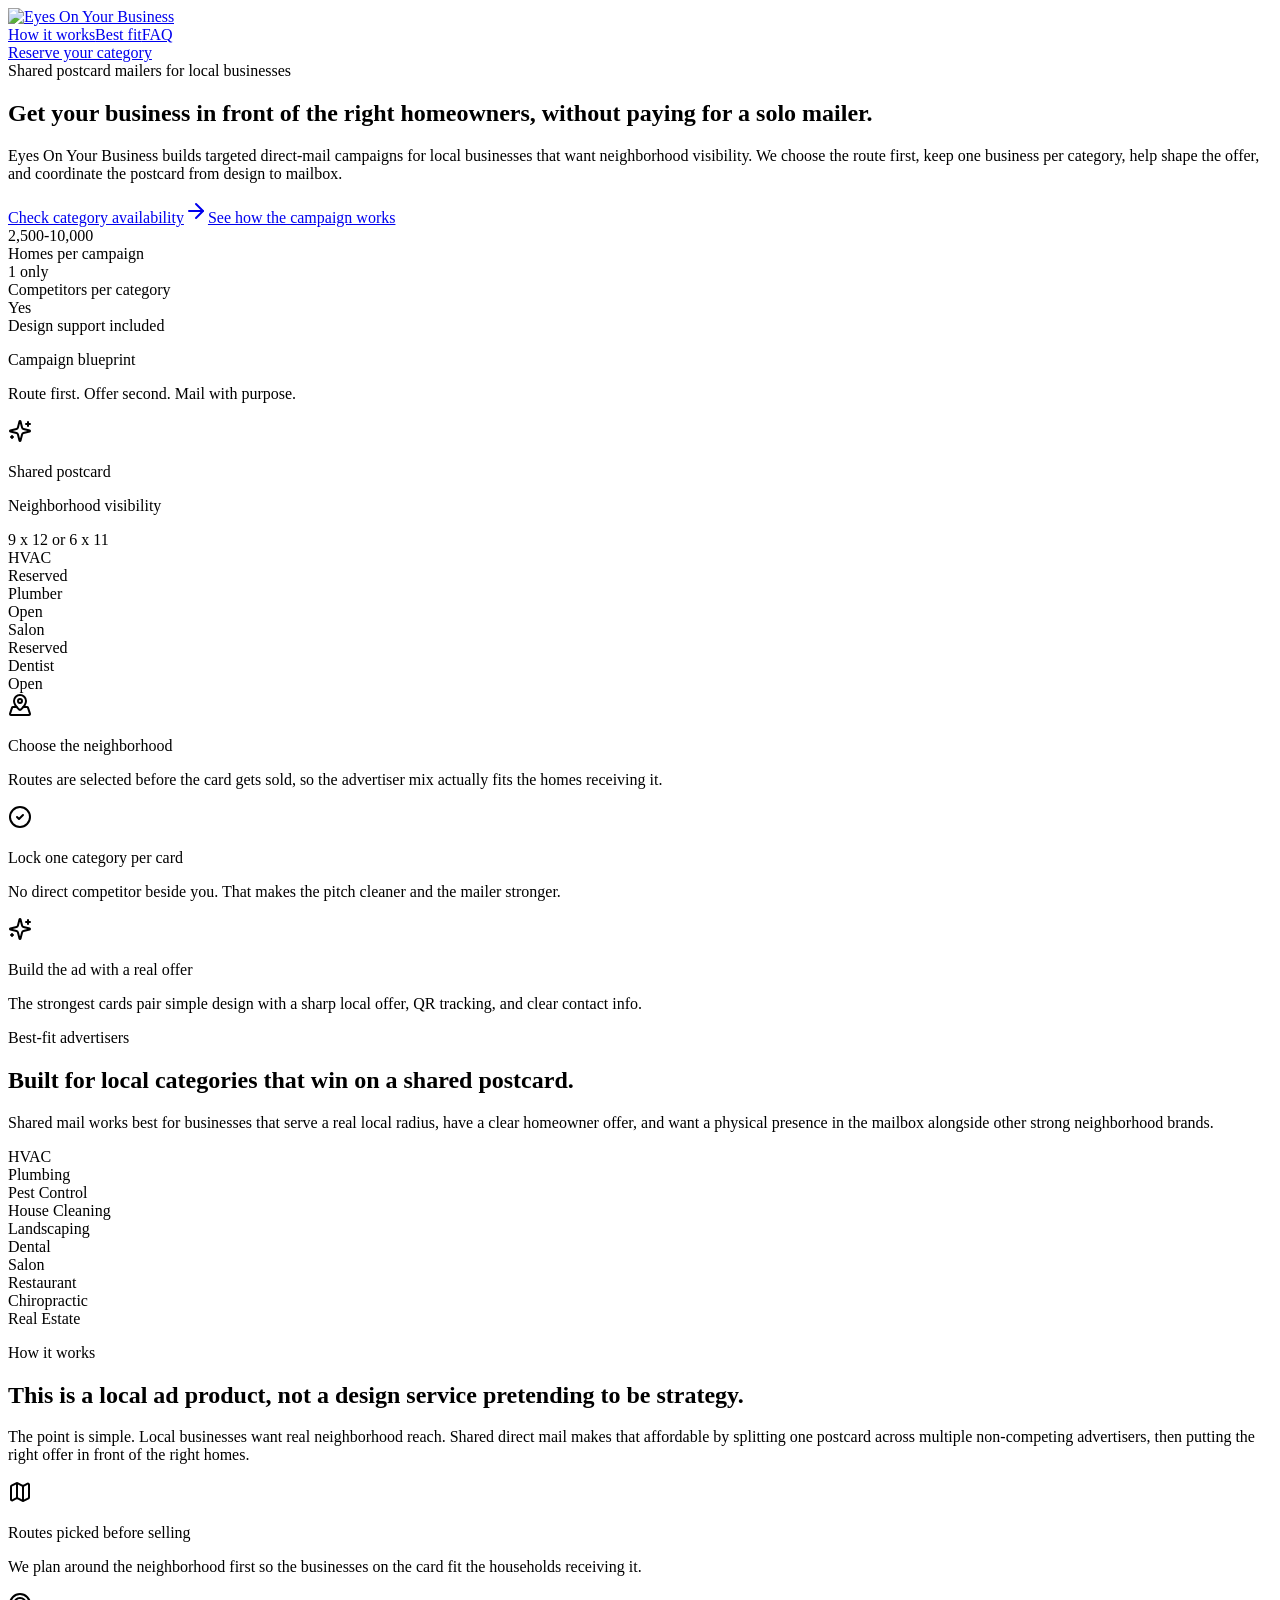
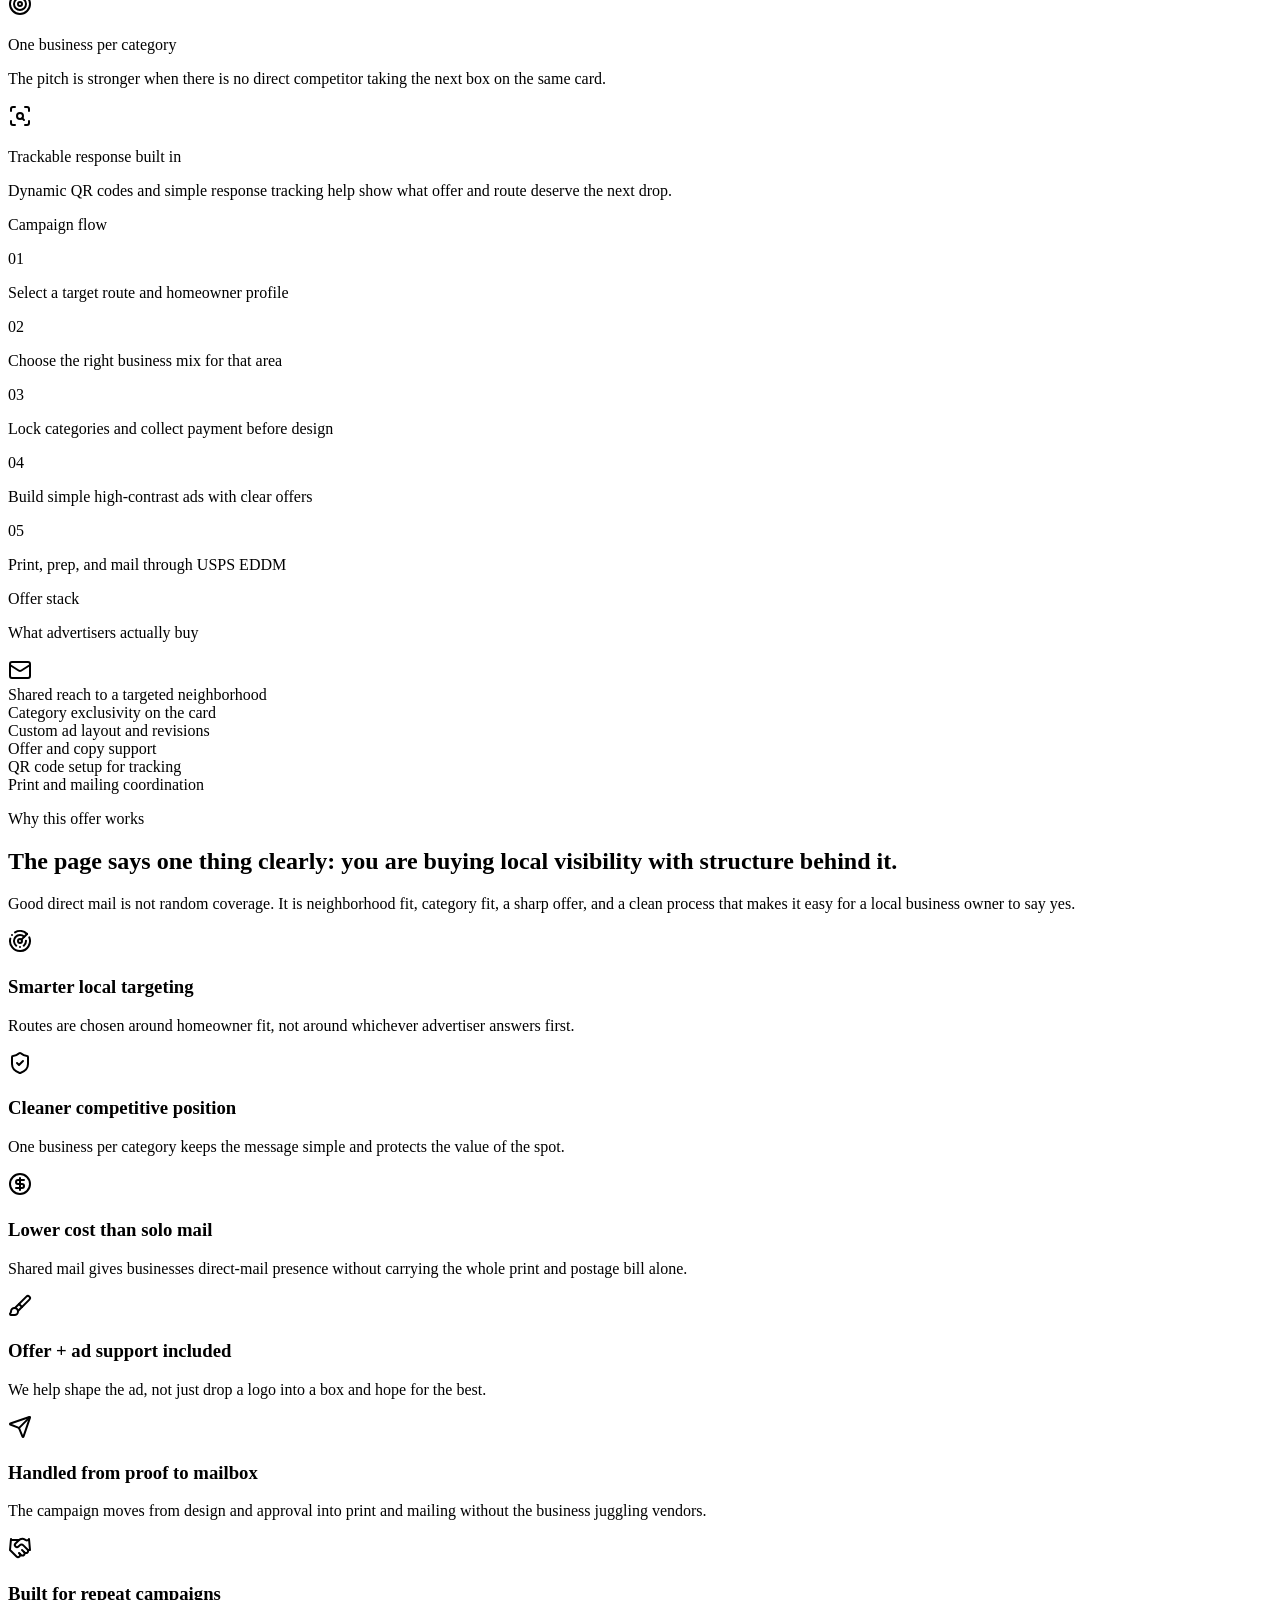
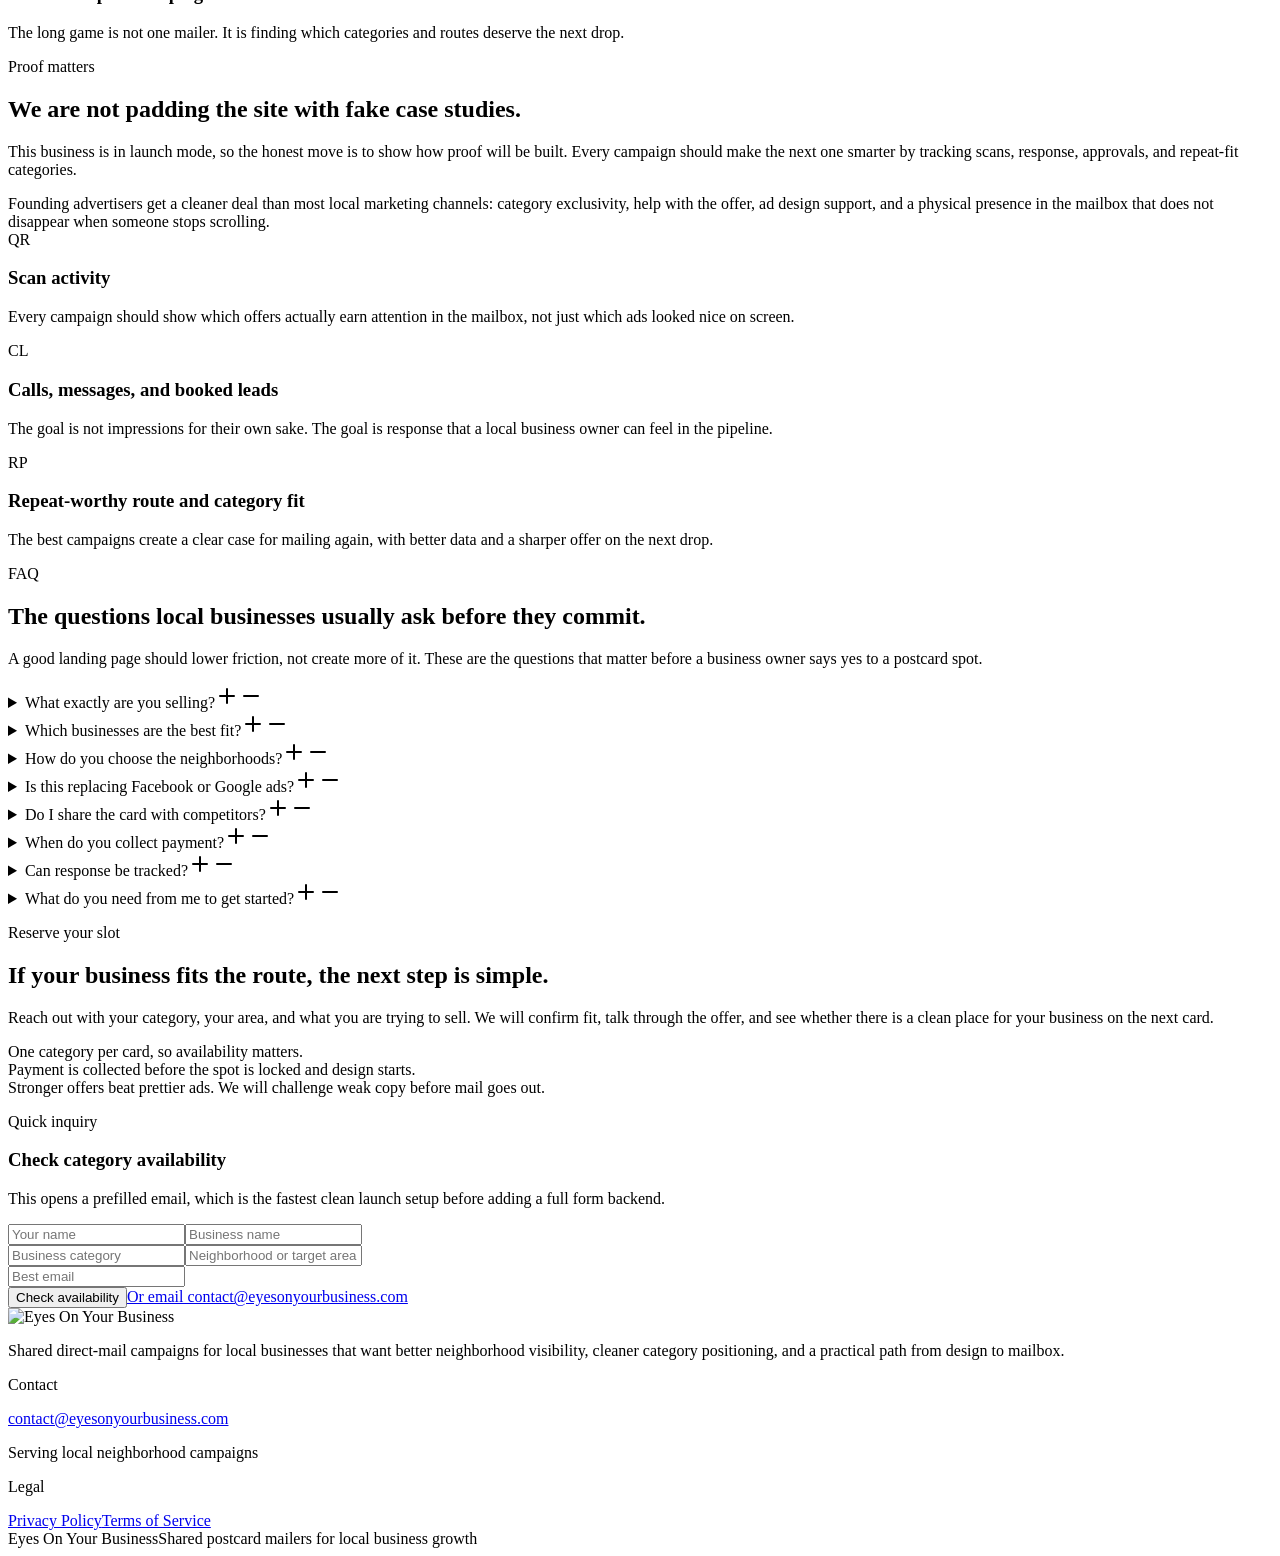
==== commit 432505a6: "Fix GitHub Pages asset paths" ====
--- a/index.html
+++ b/index.html
@@ -1 +1 @@
-<!DOCTYPE html><!--CaFxCuH67qgiU0vVkDESe--><html lang="en" class="__variable_dd5b2f __variable_3d9088"><head><meta charSet="utf-8"/><meta name="viewport" content="width=device-width, initial-scale=1"/><link rel="preload" href="/_next/static/media/26d0ba92e140f0dc-s.p.woff2" as="font" crossorigin="" type="font/woff2"/><link rel="preload" href="/_next/static/media/36966cca54120369-s.p.woff2" as="font" crossorigin="" type="font/woff2"/><link rel="preload" as="image" href="/branding/logo.svg"/><link rel="stylesheet" href="/_next/static/css/c3c3f42efb574e6b.css" data-precedence="next"/><link rel="preload" as="script" fetchPriority="low" href="/_next/static/chunks/webpack-61bd3b8b521767c7.js"/><script src="/_next/static/chunks/4bd1b696-c023c6e3521b1417.js" async=""></script><script src="/_next/static/chunks/255-6b79f309a27fb98b.js" async=""></script><script src="/_next/static/chunks/main-app-482cc5000201fb1e.js" async=""></script><script src="/_next/static/chunks/368-19cb13c3069cface.js" async=""></script><script src="/_next/static/chunks/app/page-fefe90a53564fa43.js" async=""></script><meta name="next-size-adjust" content=""/><title>Eyes On Your Business | Shared Postcard Mailers for Local Businesses</title><meta name="description" content="Shared direct-mail postcard campaigns for local businesses. Reach the right neighborhoods with category exclusivity, ad design, print coordination, and smarter route planning."/><meta property="og:title" content="Eyes On Your Business"/><meta property="og:description" content="Targeted shared postcard mailers that help local businesses get seen by homeowners."/><meta property="og:url" content="https://eyesonyourbusiness.com"/><meta property="og:site_name" content="Eyes On Your Business"/><meta property="og:type" content="website"/><meta name="twitter:card" content="summary_large_image"/><meta name="twitter:title" content="Eyes On Your Business"/><meta name="twitter:description" content="Shared postcard mailers for local businesses that want targeted neighborhood visibility."/><link rel="icon" href="/icon.svg?d7e8ae298963944c" type="image/svg+xml" sizes="any"/><script src="/_next/static/chunks/polyfills-42372ed130431b0a.js" noModule=""></script></head><body><div hidden=""><!--$--><!--/$--></div><header class="sticky top-0 z-40 border-b border-white/5 bg-slate-950/70 backdrop-blur-xl"><div class="section-shell flex items-center justify-between gap-6 py-4"><a href="#top" class="flex items-center gap-3"><img alt="Eyes On Your Business" width="208" height="44" decoding="async" data-nimg="1" style="color:transparent" src="/branding/logo.svg"/></a><nav class="hidden items-center gap-8 text-sm text-slate-300 md:flex"><a href="#how-it-works" class="transition hover:text-white">How it works</a><a href="#fit" class="transition hover:text-white">Best fit</a><a href="#faq" class="transition hover:text-white">FAQ</a></nav><a href="#contact" class="items-center justify-center rounded-full border px-5 py-3 text-sm font-semibold tracking-wide transition duration-200 focus-visible:outline-none focus-visible:ring-2 focus-visible:ring-ring focus-visible:ring-offset-2 focus-visible:ring-offset-slate-950 disabled:pointer-events-none disabled:opacity-50 border-sky-300 bg-sky-400 text-slate-950 shadow-glow hover:-translate-y-0.5 hover:bg-sky-300 hidden md:inline-flex">Reserve your category</a></div></header><main><section id="top" class="relative overflow-hidden pb-20 pt-14 md:pb-24 md:pt-20"><div class="section-shell grid items-center gap-14 lg:grid-cols-[1.08fr_0.92fr]"><div><div class="inline-flex items-center rounded-full border border-sky-300/20 bg-sky-300/10 px-3 py-1 text-xs font-semibold uppercase tracking-[0.24em] text-sky-200 mb-6">Shared postcard mailers for local businesses</div><h1 class="headline max-w-4xl text-5xl font-bold leading-[0.92] text-white sm:text-6xl lg:text-7xl">Get your business in front of the right homeowners, without paying for a solo mailer.</h1><p class="mt-6 max-w-2xl text-lg leading-8 text-slate-300 md:text-xl">Eyes On Your Business builds targeted direct-mail campaigns for local businesses that want neighborhood visibility. We choose the route first, keep one business per category, help shape the offer, and coordinate the postcard from design to mailbox.</p><div class="mt-8 flex flex-col gap-3 sm:flex-row"><a href="#contact" class="inline-flex items-center justify-center rounded-full border px-5 py-3 text-sm font-semibold tracking-wide transition duration-200 focus-visible:outline-none focus-visible:ring-2 focus-visible:ring-ring focus-visible:ring-offset-2 focus-visible:ring-offset-slate-950 disabled:pointer-events-none disabled:opacity-50 border-sky-300 bg-sky-400 text-slate-950 shadow-glow hover:-translate-y-0.5 hover:bg-sky-300 w-full sm:w-auto">Check category availability<svg xmlns="http://www.w3.org/2000/svg" width="24" height="24" viewBox="0 0 24 24" fill="none" stroke="currentColor" stroke-width="2" stroke-linecap="round" stroke-linejoin="round" class="lucide lucide-arrow-right ml-2 h-4 w-4" aria-hidden="true"><path d="M5 12h14"></path><path d="m12 5 7 7-7 7"></path></svg></a><a href="#how-it-works" class="inline-flex items-center justify-center rounded-full border px-5 py-3 text-sm font-semibold tracking-wide transition duration-200 focus-visible:outline-none focus-visible:ring-2 focus-visible:ring-ring focus-visible:ring-offset-2 focus-visible:ring-offset-slate-950 disabled:pointer-events-none disabled:opacity-50 border-white/15 bg-white/5 text-slate-50 hover:-translate-y-0.5 hover:border-sky-300/60 hover:bg-white/10 w-full sm:w-auto">See how the campaign works</a></div><div class="mt-10 grid gap-4 sm:grid-cols-3"><div class="border backdrop-blur-sm rounded-[24px] border-white/10 bg-white/[0.035]"><div class="p-5"><div class="headline text-2xl font-bold text-white">2,500-10,000</div><div class="mt-2 text-sm text-slate-400">Homes per campaign</div></div></div><div class="border backdrop-blur-sm rounded-[24px] border-white/10 bg-white/[0.035]"><div class="p-5"><div class="headline text-2xl font-bold text-white">1 only</div><div class="mt-2 text-sm text-slate-400">Competitors per category</div></div></div><div class="border backdrop-blur-sm rounded-[24px] border-white/10 bg-white/[0.035]"><div class="p-5"><div class="headline text-2xl font-bold text-white">Yes</div><div class="mt-2 text-sm text-slate-400">Design support included</div></div></div></div></div><div class="relative"><div class="absolute -left-10 top-10 h-40 w-40 rounded-full bg-sky-400/15 blur-3xl"></div><div class="absolute bottom-0 right-0 h-52 w-52 rounded-full bg-cyan-300/10 blur-3xl"></div><div class="border backdrop-blur-sm hero-glow relative overflow-hidden rounded-[32px] border-sky-300/15 bg-slate-950/80"><div class="grid gap-6 p-6 md:p-8"><div class="flex items-center justify-between rounded-[24px] border border-white/10 bg-slate-900/80 p-4"><div><p class="text-xs uppercase tracking-[0.24em] text-sky-200">Campaign blueprint</p><p class="mt-2 text-lg font-semibold text-white">Route first. Offer second. Mail with purpose.</p></div><div class="rounded-full border border-sky-300/20 bg-sky-300/10 p-3 text-sky-200"><svg xmlns="http://www.w3.org/2000/svg" width="24" height="24" viewBox="0 0 24 24" fill="none" stroke="currentColor" stroke-width="2" stroke-linecap="round" stroke-linejoin="round" class="lucide lucide-sparkles h-5 w-5" aria-hidden="true"><path d="M9.937 15.5A2 2 0 0 0 8.5 14.063l-6.135-1.582a.5.5 0 0 1 0-.962L8.5 9.936A2 2 0 0 0 9.937 8.5l1.582-6.135a.5.5 0 0 1 .963 0L14.063 8.5A2 2 0 0 0 15.5 9.937l6.135 1.581a.5.5 0 0 1 0 .964L15.5 14.063a2 2 0 0 0-1.437 1.437l-1.582 6.135a.5.5 0 0 1-.963 0z"></path><path d="M20 3v4"></path><path d="M22 5h-4"></path><path d="M4 17v2"></path><path d="M5 18H3"></path></svg></div></div><div class="grid gap-4 md:grid-cols-[1.1fr_0.9fr]"><div class="rounded-[28px] border border-white/10 bg-gradient-to-br from-slate-900 to-slate-950 p-5"><div class="mb-5 flex items-center justify-between"><div><p class="text-xs uppercase tracking-[0.2em] text-slate-400">Shared postcard</p><p class="mt-2 headline text-2xl font-semibold text-white">Neighborhood visibility</p></div><div class="rounded-full bg-sky-300/10 px-3 py-1 text-xs font-semibold text-sky-200">9 x 12 or 6 x 11</div></div><div class="grid grid-cols-2 gap-3"><div class="rounded-[20px] border border-white/10 bg-white/[0.03] p-4"><div class="text-sm font-semibold text-white">HVAC</div><div class="mt-3 inline-flex rounded-full border border-white/10 px-2 py-1 text-[11px] uppercase tracking-[0.2em] text-slate-300">Reserved</div></div><div class="rounded-[20px] border border-white/10 bg-white/[0.03] p-4"><div class="text-sm font-semibold text-white">Plumber</div><div class="mt-3 inline-flex rounded-full border border-white/10 px-2 py-1 text-[11px] uppercase tracking-[0.2em] text-slate-300">Open</div></div><div class="rounded-[20px] border border-white/10 bg-white/[0.03] p-4"><div class="text-sm font-semibold text-white">Salon</div><div class="mt-3 inline-flex rounded-full border border-white/10 px-2 py-1 text-[11px] uppercase tracking-[0.2em] text-slate-300">Reserved</div></div><div class="rounded-[20px] border border-white/10 bg-white/[0.03] p-4"><div class="text-sm font-semibold text-white">Dentist</div><div class="mt-3 inline-flex rounded-full border border-white/10 px-2 py-1 text-[11px] uppercase tracking-[0.2em] text-slate-300">Open</div></div></div></div><div class="space-y-4"><div class="rounded-[24px] border border-white/10 bg-white/[0.03] p-5"><div class="flex items-center gap-3"><div class="rounded-2xl border border-sky-300/20 bg-sky-300/10 p-2.5 text-sky-200"><svg xmlns="http://www.w3.org/2000/svg" width="24" height="24" viewBox="0 0 24 24" fill="none" stroke="currentColor" stroke-width="2" stroke-linecap="round" stroke-linejoin="round" class="lucide lucide-map-pinned h-4 w-4" aria-hidden="true"><path d="M18 8c0 3.613-3.869 7.429-5.393 8.795a1 1 0 0 1-1.214 0C9.87 15.429 6 11.613 6 8a6 6 0 0 1 12 0"></path><circle cx="12" cy="8" r="2"></circle><path d="M8.714 14h-3.71a1 1 0 0 0-.948.683l-2.004 6A1 1 0 0 0 3 22h18a1 1 0 0 0 .948-1.316l-2-6a1 1 0 0 0-.949-.684h-3.712"></path></svg></div><p class="font-semibold text-white">Choose the neighborhood</p></div><p class="mt-3 text-sm leading-7 text-slate-300">Routes are selected before the card gets sold, so the advertiser mix actually fits the homes receiving it.</p></div><div class="rounded-[24px] border border-white/10 bg-white/[0.03] p-5"><div class="flex items-center gap-3"><div class="rounded-2xl border border-sky-300/20 bg-sky-300/10 p-2.5 text-sky-200"><svg xmlns="http://www.w3.org/2000/svg" width="24" height="24" viewBox="0 0 24 24" fill="none" stroke="currentColor" stroke-width="2" stroke-linecap="round" stroke-linejoin="round" class="lucide lucide-circle-check h-4 w-4" aria-hidden="true"><circle cx="12" cy="12" r="10"></circle><path d="m9 12 2 2 4-4"></path></svg></div><p class="font-semibold text-white">Lock one category per card</p></div><p class="mt-3 text-sm leading-7 text-slate-300">No direct competitor beside you. That makes the pitch cleaner and the mailer stronger.</p></div><div class="rounded-[24px] border border-white/10 bg-white/[0.03] p-5"><div class="flex items-center gap-3"><div class="rounded-2xl border border-sky-300/20 bg-sky-300/10 p-2.5 text-sky-200"><svg xmlns="http://www.w3.org/2000/svg" width="24" height="24" viewBox="0 0 24 24" fill="none" stroke="currentColor" stroke-width="2" stroke-linecap="round" stroke-linejoin="round" class="lucide lucide-sparkles h-4 w-4" aria-hidden="true"><path d="M9.937 15.5A2 2 0 0 0 8.5 14.063l-6.135-1.582a.5.5 0 0 1 0-.962L8.5 9.936A2 2 0 0 0 9.937 8.5l1.582-6.135a.5.5 0 0 1 .963 0L14.063 8.5A2 2 0 0 0 15.5 9.937l6.135 1.581a.5.5 0 0 1 0 .964L15.5 14.063a2 2 0 0 0-1.437 1.437l-1.582 6.135a.5.5 0 0 1-.963 0z"></path><path d="M20 3v4"></path><path d="M22 5h-4"></path><path d="M4 17v2"></path><path d="M5 18H3"></path></svg></div><p class="font-semibold text-white">Build the ad with a real offer</p></div><p class="mt-3 text-sm leading-7 text-slate-300">The strongest cards pair simple design with a sharp local offer, QR tracking, and clear contact info.</p></div></div></div></div></div></div></div></section><section class="pb-6"><div class="section-shell rounded-[32px] border border-white/10 bg-white/[0.03] px-6 py-8 md:px-8"><div class="flex flex-col gap-4 md:flex-row md:items-center md:justify-between"><div><p class="section-eyebrow">Best-fit advertisers</p><h2 class="headline mt-3 text-2xl font-semibold text-white md:text-3xl">Built for local categories that win on a shared postcard.</h2></div><p class="max-w-xl text-sm leading-7 text-slate-300">Shared mail works best for businesses that serve a real local radius, have a clear homeowner offer, and want a physical presence in the mailbox alongside other strong neighborhood brands.</p></div><div class="mt-6 flex flex-wrap gap-3"><div class="inline-flex items-center rounded-full border border-sky-300/20 px-3 py-1 text-xs font-semibold uppercase tracking-[0.24em] bg-white/[0.04] text-slate-100">HVAC</div><div class="inline-flex items-center rounded-full border border-sky-300/20 px-3 py-1 text-xs font-semibold uppercase tracking-[0.24em] bg-white/[0.04] text-slate-100">Plumbing</div><div class="inline-flex items-center rounded-full border border-sky-300/20 px-3 py-1 text-xs font-semibold uppercase tracking-[0.24em] bg-white/[0.04] text-slate-100">Pest Control</div><div class="inline-flex items-center rounded-full border border-sky-300/20 px-3 py-1 text-xs font-semibold uppercase tracking-[0.24em] bg-white/[0.04] text-slate-100">House Cleaning</div><div class="inline-flex items-center rounded-full border border-sky-300/20 px-3 py-1 text-xs font-semibold uppercase tracking-[0.24em] bg-white/[0.04] text-slate-100">Landscaping</div><div class="inline-flex items-center rounded-full border border-sky-300/20 px-3 py-1 text-xs font-semibold uppercase tracking-[0.24em] bg-white/[0.04] text-slate-100">Dental</div><div class="inline-flex items-center rounded-full border border-sky-300/20 px-3 py-1 text-xs font-semibold uppercase tracking-[0.24em] bg-white/[0.04] text-slate-100">Salon</div><div class="inline-flex items-center rounded-full border border-sky-300/20 px-3 py-1 text-xs font-semibold uppercase tracking-[0.24em] bg-white/[0.04] text-slate-100">Restaurant</div><div class="inline-flex items-center rounded-full border border-sky-300/20 px-3 py-1 text-xs font-semibold uppercase tracking-[0.24em] bg-white/[0.04] text-slate-100">Chiropractic</div><div class="inline-flex items-center rounded-full border border-sky-300/20 px-3 py-1 text-xs font-semibold uppercase tracking-[0.24em] bg-white/[0.04] text-slate-100">Real Estate</div></div></div></section><section id="how-it-works" class="py-20 md:py-24"><div class="section-shell grid gap-8 lg:grid-cols-[0.95fr_1.05fr] lg:items-start"><div><p class="section-eyebrow">How it works</p><h2 class="headline mt-4 max-w-xl text-4xl font-semibold text-white md:text-5xl">This is a local ad product, not a design service pretending to be strategy.</h2><p class="mt-6 max-w-xl text-lg leading-8 text-slate-300">The point is simple. Local businesses want real neighborhood reach. Shared direct mail makes that affordable by splitting one postcard across multiple non-competing advertisers, then putting the right offer in front of the right homes.</p><div class="mt-8 space-y-4"><div class="rounded-[28px] border border-white/10 bg-white/[0.03] p-5"><div class="flex items-center gap-4"><div class="rounded-2xl border border-sky-300/20 bg-sky-300/10 p-3 text-sky-200"><svg xmlns="http://www.w3.org/2000/svg" width="24" height="24" viewBox="0 0 24 24" fill="none" stroke="currentColor" stroke-width="2" stroke-linecap="round" stroke-linejoin="round" class="lucide lucide-map h-5 w-5" aria-hidden="true"><path d="M14.106 5.553a2 2 0 0 0 1.788 0l3.659-1.83A1 1 0 0 1 21 4.619v12.764a1 1 0 0 1-.553.894l-4.553 2.277a2 2 0 0 1-1.788 0l-4.212-2.106a2 2 0 0 0-1.788 0l-3.659 1.83A1 1 0 0 1 3 19.381V6.618a1 1 0 0 1 .553-.894l4.553-2.277a2 2 0 0 1 1.788 0z"></path><path d="M15 5.764v15"></path><path d="M9 3.236v15"></path></svg></div><div><p class="text-lg font-semibold text-white">Routes picked before selling</p><p class="mt-2 text-sm leading-7 text-slate-300">We plan around the neighborhood first so the businesses on the card fit the households receiving it.</p></div></div></div><div class="rounded-[28px] border border-white/10 bg-white/[0.03] p-5"><div class="flex items-center gap-4"><div class="rounded-2xl border border-sky-300/20 bg-sky-300/10 p-3 text-sky-200"><svg xmlns="http://www.w3.org/2000/svg" width="24" height="24" viewBox="0 0 24 24" fill="none" stroke="currentColor" stroke-width="2" stroke-linecap="round" stroke-linejoin="round" class="lucide lucide-target h-5 w-5" aria-hidden="true"><circle cx="12" cy="12" r="10"></circle><circle cx="12" cy="12" r="6"></circle><circle cx="12" cy="12" r="2"></circle></svg></div><div><p class="text-lg font-semibold text-white">One business per category</p><p class="mt-2 text-sm leading-7 text-slate-300">The pitch is stronger when there is no direct competitor taking the next box on the same card.</p></div></div></div><div class="rounded-[28px] border border-white/10 bg-white/[0.03] p-5"><div class="flex items-center gap-4"><div class="rounded-2xl border border-sky-300/20 bg-sky-300/10 p-3 text-sky-200"><svg xmlns="http://www.w3.org/2000/svg" width="24" height="24" viewBox="0 0 24 24" fill="none" stroke="currentColor" stroke-width="2" stroke-linecap="round" stroke-linejoin="round" class="lucide lucide-scan-search h-5 w-5" aria-hidden="true"><path d="M3 7V5a2 2 0 0 1 2-2h2"></path><path d="M17 3h2a2 2 0 0 1 2 2v2"></path><path d="M21 17v2a2 2 0 0 1-2 2h-2"></path><path d="M7 21H5a2 2 0 0 1-2-2v-2"></path><circle cx="12" cy="12" r="3"></circle><path d="m16 16-1.9-1.9"></path></svg></div><div><p class="text-lg font-semibold text-white">Trackable response built in</p><p class="mt-2 text-sm leading-7 text-slate-300">Dynamic QR codes and simple response tracking help show what offer and route deserve the next drop.</p></div></div></div></div></div><div class="border backdrop-blur-sm overflow-hidden rounded-[32px] border-white/10 bg-slate-950/70"><div class="p-0"><div class="grid gap-0 md:grid-cols-[0.9fr_1.1fr]"><div class="border-b border-white/10 bg-white/[0.03] p-6 md:border-b-0 md:border-r"><p class="text-xs uppercase tracking-[0.24em] text-slate-400">Campaign flow</p><div class="mt-6 space-y-4"><div class="flex gap-4"><div class="headline flex h-9 w-9 items-center justify-center rounded-full border border-white/10 bg-slate-950 text-sm font-semibold text-sky-200">0<!-- -->1</div><p class="pt-1 text-sm leading-7 text-slate-300">Select a target route and homeowner profile</p></div><div class="flex gap-4"><div class="headline flex h-9 w-9 items-center justify-center rounded-full border border-white/10 bg-slate-950 text-sm font-semibold text-sky-200">0<!-- -->2</div><p class="pt-1 text-sm leading-7 text-slate-300">Choose the right business mix for that area</p></div><div class="flex gap-4"><div class="headline flex h-9 w-9 items-center justify-center rounded-full border border-white/10 bg-slate-950 text-sm font-semibold text-sky-200">0<!-- -->3</div><p class="pt-1 text-sm leading-7 text-slate-300">Lock categories and collect payment before design</p></div><div class="flex gap-4"><div class="headline flex h-9 w-9 items-center justify-center rounded-full border border-white/10 bg-slate-950 text-sm font-semibold text-sky-200">0<!-- -->4</div><p class="pt-1 text-sm leading-7 text-slate-300">Build simple high-contrast ads with clear offers</p></div><div class="flex gap-4"><div class="headline flex h-9 w-9 items-center justify-center rounded-full border border-white/10 bg-slate-950 text-sm font-semibold text-sky-200">0<!-- -->5</div><p class="pt-1 text-sm leading-7 text-slate-300">Print, prep, and mail through USPS EDDM</p></div></div></div><div class="p-6 md:p-8"><div class="rounded-[28px] border border-sky-300/15 bg-gradient-to-br from-slate-900 via-slate-950 to-slate-900 p-5"><div class="flex items-center justify-between"><div><p class="text-xs uppercase tracking-[0.22em] text-sky-200">Offer stack</p><p class="headline mt-2 text-3xl font-semibold text-white">What advertisers actually buy</p></div><div class="rounded-full border border-white/10 bg-white/[0.04] p-3"><svg xmlns="http://www.w3.org/2000/svg" width="24" height="24" viewBox="0 0 24 24" fill="none" stroke="currentColor" stroke-width="2" stroke-linecap="round" stroke-linejoin="round" class="lucide lucide-mail h-5 w-5 text-sky-200" aria-hidden="true"><path d="m22 7-8.991 5.727a2 2 0 0 1-2.009 0L2 7"></path><rect x="2" y="4" width="20" height="16" rx="2"></rect></svg></div></div><div class="mt-6 grid gap-3 sm:grid-cols-2"><div class="rounded-[22px] border border-white/10 bg-white/[0.03] p-4 text-sm leading-7 text-slate-200">Shared reach to a targeted neighborhood</div><div class="rounded-[22px] border border-white/10 bg-white/[0.03] p-4 text-sm leading-7 text-slate-200">Category exclusivity on the card</div><div class="rounded-[22px] border border-white/10 bg-white/[0.03] p-4 text-sm leading-7 text-slate-200">Custom ad layout and revisions</div><div class="rounded-[22px] border border-white/10 bg-white/[0.03] p-4 text-sm leading-7 text-slate-200">Offer and copy support</div><div class="rounded-[22px] border border-white/10 bg-white/[0.03] p-4 text-sm leading-7 text-slate-200">QR code setup for tracking</div><div class="rounded-[22px] border border-white/10 bg-white/[0.03] p-4 text-sm leading-7 text-slate-200">Print and mailing coordination</div></div></div></div></div></div></div></div></section><section id="fit" class="py-20 md:py-24"><div class="section-shell"><div class="max-w-3xl"><p class="section-eyebrow">Why this offer works</p><h2 class="headline mt-4 text-4xl font-semibold text-white md:text-5xl">The page says one thing clearly: you are buying local visibility with structure behind it.</h2><p class="mt-6 text-lg leading-8 text-slate-300">Good direct mail is not random coverage. It is neighborhood fit, category fit, a sharp offer, and a clean process that makes it easy for a local business owner to say yes.</p></div><div class="mt-10 grid gap-5 md:grid-cols-2 xl:grid-cols-3"><div class="border backdrop-blur-sm rounded-[28px] border-white/10 bg-white/[0.03]"><div class="p-6"><div class="inline-flex rounded-2xl border border-sky-300/20 bg-sky-300/10 p-3 text-sky-200"><svg xmlns="http://www.w3.org/2000/svg" width="24" height="24" viewBox="0 0 24 24" fill="none" stroke="currentColor" stroke-width="2" stroke-linecap="round" stroke-linejoin="round" class="lucide lucide-radar h-5 w-5" aria-hidden="true"><path d="M19.07 4.93A10 10 0 0 0 6.99 3.34"></path><path d="M4 6h.01"></path><path d="M2.29 9.62A10 10 0 1 0 21.31 8.35"></path><path d="M16.24 7.76A6 6 0 1 0 8.23 16.67"></path><path d="M12 18h.01"></path><path d="M17.99 11.66A6 6 0 0 1 15.77 16.67"></path><circle cx="12" cy="12" r="2"></circle><path d="m13.41 10.59 5.66-5.66"></path></svg></div><h3 class="mt-5 text-xl font-semibold text-white">Smarter local targeting</h3><p class="mt-3 text-sm leading-7 text-slate-300">Routes are chosen around homeowner fit, not around whichever advertiser answers first.</p></div></div><div class="border backdrop-blur-sm rounded-[28px] border-white/10 bg-white/[0.03]"><div class="p-6"><div class="inline-flex rounded-2xl border border-sky-300/20 bg-sky-300/10 p-3 text-sky-200"><svg xmlns="http://www.w3.org/2000/svg" width="24" height="24" viewBox="0 0 24 24" fill="none" stroke="currentColor" stroke-width="2" stroke-linecap="round" stroke-linejoin="round" class="lucide lucide-shield-check h-5 w-5" aria-hidden="true"><path d="M20 13c0 5-3.5 7.5-7.66 8.95a1 1 0 0 1-.67-.01C7.5 20.5 4 18 4 13V6a1 1 0 0 1 1-1c2 0 4.5-1.2 6.24-2.72a1.17 1.17 0 0 1 1.52 0C14.51 3.81 17 5 19 5a1 1 0 0 1 1 1z"></path><path d="m9 12 2 2 4-4"></path></svg></div><h3 class="mt-5 text-xl font-semibold text-white">Cleaner competitive position</h3><p class="mt-3 text-sm leading-7 text-slate-300">One business per category keeps the message simple and protects the value of the spot.</p></div></div><div class="border backdrop-blur-sm rounded-[28px] border-white/10 bg-white/[0.03]"><div class="p-6"><div class="inline-flex rounded-2xl border border-sky-300/20 bg-sky-300/10 p-3 text-sky-200"><svg xmlns="http://www.w3.org/2000/svg" width="24" height="24" viewBox="0 0 24 24" fill="none" stroke="currentColor" stroke-width="2" stroke-linecap="round" stroke-linejoin="round" class="lucide lucide-circle-dollar-sign h-5 w-5" aria-hidden="true"><circle cx="12" cy="12" r="10"></circle><path d="M16 8h-6a2 2 0 1 0 0 4h4a2 2 0 1 1 0 4H8"></path><path d="M12 18V6"></path></svg></div><h3 class="mt-5 text-xl font-semibold text-white">Lower cost than solo mail</h3><p class="mt-3 text-sm leading-7 text-slate-300">Shared mail gives businesses direct-mail presence without carrying the whole print and postage bill alone.</p></div></div><div class="border backdrop-blur-sm rounded-[28px] border-white/10 bg-white/[0.03]"><div class="p-6"><div class="inline-flex rounded-2xl border border-sky-300/20 bg-sky-300/10 p-3 text-sky-200"><svg xmlns="http://www.w3.org/2000/svg" width="24" height="24" viewBox="0 0 24 24" fill="none" stroke="currentColor" stroke-width="2" stroke-linecap="round" stroke-linejoin="round" class="lucide lucide-brush h-5 w-5" aria-hidden="true"><path d="m11 10 3 3"></path><path d="M6.5 21A3.5 3.5 0 1 0 3 17.5a2.62 2.62 0 0 1-.708 1.792A1 1 0 0 0 3 21z"></path><path d="M9.969 17.031 21.378 5.624a1 1 0 0 0-3.002-3.002L6.967 14.031"></path></svg></div><h3 class="mt-5 text-xl font-semibold text-white">Offer + ad support included</h3><p class="mt-3 text-sm leading-7 text-slate-300">We help shape the ad, not just drop a logo into a box and hope for the best.</p></div></div><div class="border backdrop-blur-sm rounded-[28px] border-white/10 bg-white/[0.03]"><div class="p-6"><div class="inline-flex rounded-2xl border border-sky-300/20 bg-sky-300/10 p-3 text-sky-200"><svg xmlns="http://www.w3.org/2000/svg" width="24" height="24" viewBox="0 0 24 24" fill="none" stroke="currentColor" stroke-width="2" stroke-linecap="round" stroke-linejoin="round" class="lucide lucide-send h-5 w-5" aria-hidden="true"><path d="M14.536 21.686a.5.5 0 0 0 .937-.024l6.5-19a.496.496 0 0 0-.635-.635l-19 6.5a.5.5 0 0 0-.024.937l7.93 3.18a2 2 0 0 1 1.112 1.11z"></path><path d="m21.854 2.147-10.94 10.939"></path></svg></div><h3 class="mt-5 text-xl font-semibold text-white">Handled from proof to mailbox</h3><p class="mt-3 text-sm leading-7 text-slate-300">The campaign moves from design and approval into print and mailing without the business juggling vendors.</p></div></div><div class="border backdrop-blur-sm rounded-[28px] border-white/10 bg-white/[0.03]"><div class="p-6"><div class="inline-flex rounded-2xl border border-sky-300/20 bg-sky-300/10 p-3 text-sky-200"><svg xmlns="http://www.w3.org/2000/svg" width="24" height="24" viewBox="0 0 24 24" fill="none" stroke="currentColor" stroke-width="2" stroke-linecap="round" stroke-linejoin="round" class="lucide lucide-handshake h-5 w-5" aria-hidden="true"><path d="m11 17 2 2a1 1 0 1 0 3-3"></path><path d="m14 14 2.5 2.5a1 1 0 1 0 3-3l-3.88-3.88a3 3 0 0 0-4.24 0l-.88.88a1 1 0 1 1-3-3l2.81-2.81a5.79 5.79 0 0 1 7.06-.87l.47.28a2 2 0 0 0 1.42.25L21 4"></path><path d="m21 3 1 11h-2"></path><path d="M3 3 2 14l6.5 6.5a1 1 0 1 0 3-3"></path><path d="M3 4h8"></path></svg></div><h3 class="mt-5 text-xl font-semibold text-white">Built for repeat campaigns</h3><p class="mt-3 text-sm leading-7 text-slate-300">The long game is not one mailer. It is finding which categories and routes deserve the next drop.</p></div></div></div></div></section><section class="py-20 md:py-24"><div class="section-shell"><div class="grid gap-8 lg:grid-cols-[0.88fr_1.12fr] lg:items-end"><div><p class="section-eyebrow">Proof matters</p><h2 class="headline mt-4 text-4xl font-semibold text-white md:text-5xl">We are not padding the site with fake case studies.</h2><p class="mt-6 max-w-xl text-lg leading-8 text-slate-300">This business is in launch mode, so the honest move is to show how proof will be built. Every campaign should make the next one smarter by tracking scans, response, approvals, and repeat-fit categories.</p></div><div class="rounded-[28px] border border-sky-300/15 bg-sky-300/[0.06] p-6 text-sm leading-7 text-slate-200">Founding advertisers get a cleaner deal than most local marketing channels: category exclusivity, help with the offer, ad design support, and a physical presence in the mailbox that does not disappear when someone stops scrolling.</div></div><div class="mt-10 grid gap-5 md:grid-cols-3"><div class="border backdrop-blur-sm rounded-[28px] border-white/10 bg-white/[0.03]"><div class="p-6"><div class="flex items-center gap-4"><div class="flex h-11 w-11 items-center justify-center rounded-full border text-sm font-semibold border-sky-300/20 bg-sky-300/10 text-sky-200"><span class="leading-none">QR</span></div><h3 class="text-lg font-semibold text-white">Scan activity</h3></div><p class="mt-5 text-sm leading-7 text-slate-300">Every campaign should show which offers actually earn attention in the mailbox, not just which ads looked nice on screen.</p></div></div><div class="border backdrop-blur-sm rounded-[28px] border-white/10 bg-white/[0.03]"><div class="p-6"><div class="flex items-center gap-4"><div class="flex h-11 w-11 items-center justify-center rounded-full border text-sm font-semibold border-sky-300/20 bg-sky-300/10 text-sky-200"><span class="leading-none">CL</span></div><h3 class="text-lg font-semibold text-white">Calls, messages, and booked leads</h3></div><p class="mt-5 text-sm leading-7 text-slate-300">The goal is not impressions for their own sake. The goal is response that a local business owner can feel in the pipeline.</p></div></div><div class="border backdrop-blur-sm rounded-[28px] border-white/10 bg-white/[0.03]"><div class="p-6"><div class="flex items-center gap-4"><div class="flex h-11 w-11 items-center justify-center rounded-full border text-sm font-semibold border-sky-300/20 bg-sky-300/10 text-sky-200"><span class="leading-none">RP</span></div><h3 class="text-lg font-semibold text-white">Repeat-worthy route and category fit</h3></div><p class="mt-5 text-sm leading-7 text-slate-300">The best campaigns create a clear case for mailing again, with better data and a sharper offer on the next drop.</p></div></div></div></div></section><section id="faq" class="py-20 md:py-24"><div class="section-shell grid gap-10 lg:grid-cols-[0.8fr_1.2fr]"><div><p class="section-eyebrow">FAQ</p><h2 class="headline mt-4 text-4xl font-semibold text-white md:text-5xl">The questions local businesses usually ask before they commit.</h2><p class="mt-6 max-w-xl text-lg leading-8 text-slate-300">A good landing page should lower friction, not create more of it. These are the questions that matter before a business owner says yes to a postcard spot.</p></div><div class="space-y-4"><details class="group rounded-3xl border border-white/10 bg-white/[0.03] p-5 open:border-sky-300/30 open:bg-sky-300/[0.06]"><summary class="flex cursor-pointer list-none items-center justify-between gap-4 text-left text-base font-semibold text-slate-50 marker:hidden"><span>What exactly are you selling?</span><span class="ml-auto flex h-8 w-8 items-center justify-center rounded-full border border-white/10 bg-white/[0.03] text-slate-300 group-open:hidden"><svg xmlns="http://www.w3.org/2000/svg" width="24" height="24" viewBox="0 0 24 24" fill="none" stroke="currentColor" stroke-width="2" stroke-linecap="round" stroke-linejoin="round" class="lucide lucide-plus h-4 w-4" aria-hidden="true"><path d="M5 12h14"></path><path d="M12 5v14"></path></svg></span><span class="ml-auto hidden h-8 w-8 items-center justify-center rounded-full border border-sky-300/20 bg-sky-300/10 text-sky-200 group-open:flex"><svg xmlns="http://www.w3.org/2000/svg" width="24" height="24" viewBox="0 0 24 24" fill="none" stroke="currentColor" stroke-width="2" stroke-linecap="round" stroke-linejoin="round" class="lucide lucide-minus h-4 w-4" aria-hidden="true"><path d="M5 12h14"></path></svg></span></summary><div class="pt-4 text-sm leading-7 text-slate-300">A shared postcard campaign for local businesses. Multiple non-competing advertisers share one mailer, which keeps costs down while still giving each business a real physical presence in targeted neighborhoods.</div></details><details class="group rounded-3xl border border-white/10 bg-white/[0.03] p-5 open:border-sky-300/30 open:bg-sky-300/[0.06]"><summary class="flex cursor-pointer list-none items-center justify-between gap-4 text-left text-base font-semibold text-slate-50 marker:hidden"><span>Which businesses are the best fit?</span><span class="ml-auto flex h-8 w-8 items-center justify-center rounded-full border border-white/10 bg-white/[0.03] text-slate-300 group-open:hidden"><svg xmlns="http://www.w3.org/2000/svg" width="24" height="24" viewBox="0 0 24 24" fill="none" stroke="currentColor" stroke-width="2" stroke-linecap="round" stroke-linejoin="round" class="lucide lucide-plus h-4 w-4" aria-hidden="true"><path d="M5 12h14"></path><path d="M12 5v14"></path></svg></span><span class="ml-auto hidden h-8 w-8 items-center justify-center rounded-full border border-sky-300/20 bg-sky-300/10 text-sky-200 group-open:flex"><svg xmlns="http://www.w3.org/2000/svg" width="24" height="24" viewBox="0 0 24 24" fill="none" stroke="currentColor" stroke-width="2" stroke-linecap="round" stroke-linejoin="round" class="lucide lucide-minus h-4 w-4" aria-hidden="true"><path d="M5 12h14"></path></svg></span></summary><div class="pt-4 text-sm leading-7 text-slate-300">Local service businesses, restaurants, salons, wellness brands, dentists, realtors, and other businesses with a clear local radius and a simple homeowner offer tend to fit best.</div></details><details class="group rounded-3xl border border-white/10 bg-white/[0.03] p-5 open:border-sky-300/30 open:bg-sky-300/[0.06]"><summary class="flex cursor-pointer list-none items-center justify-between gap-4 text-left text-base font-semibold text-slate-50 marker:hidden"><span>How do you choose the neighborhoods?</span><span class="ml-auto flex h-8 w-8 items-center justify-center rounded-full border border-white/10 bg-white/[0.03] text-slate-300 group-open:hidden"><svg xmlns="http://www.w3.org/2000/svg" width="24" height="24" viewBox="0 0 24 24" fill="none" stroke="currentColor" stroke-width="2" stroke-linecap="round" stroke-linejoin="round" class="lucide lucide-plus h-4 w-4" aria-hidden="true"><path d="M5 12h14"></path><path d="M12 5v14"></path></svg></span><span class="ml-auto hidden h-8 w-8 items-center justify-center rounded-full border border-sky-300/20 bg-sky-300/10 text-sky-200 group-open:flex"><svg xmlns="http://www.w3.org/2000/svg" width="24" height="24" viewBox="0 0 24 24" fill="none" stroke="currentColor" stroke-width="2" stroke-linecap="round" stroke-linejoin="round" class="lucide lucide-minus h-4 w-4" aria-hidden="true"><path d="M5 12h14"></path></svg></span></summary><div class="pt-4 text-sm leading-7 text-slate-300">Routes are selected first. We look at the household profile, route quality, and the type of business being featured so the card makes sense for the people receiving it.</div></details><details class="group rounded-3xl border border-white/10 bg-white/[0.03] p-5 open:border-sky-300/30 open:bg-sky-300/[0.06]"><summary class="flex cursor-pointer list-none items-center justify-between gap-4 text-left text-base font-semibold text-slate-50 marker:hidden"><span>Is this replacing Facebook or Google ads?</span><span class="ml-auto flex h-8 w-8 items-center justify-center rounded-full border border-white/10 bg-white/[0.03] text-slate-300 group-open:hidden"><svg xmlns="http://www.w3.org/2000/svg" width="24" height="24" viewBox="0 0 24 24" fill="none" stroke="currentColor" stroke-width="2" stroke-linecap="round" stroke-linejoin="round" class="lucide lucide-plus h-4 w-4" aria-hidden="true"><path d="M5 12h14"></path><path d="M12 5v14"></path></svg></span><span class="ml-auto hidden h-8 w-8 items-center justify-center rounded-full border border-sky-300/20 bg-sky-300/10 text-sky-200 group-open:flex"><svg xmlns="http://www.w3.org/2000/svg" width="24" height="24" viewBox="0 0 24 24" fill="none" stroke="currentColor" stroke-width="2" stroke-linecap="round" stroke-linejoin="round" class="lucide lucide-minus h-4 w-4" aria-hidden="true"><path d="M5 12h14"></path></svg></span></summary><div class="pt-4 text-sm leading-7 text-slate-300">No. The better positioning is additive. Direct mail gives a business local physical visibility in the mailbox, while digital can still do its own job. They work well together.</div></details><details class="group rounded-3xl border border-white/10 bg-white/[0.03] p-5 open:border-sky-300/30 open:bg-sky-300/[0.06]"><summary class="flex cursor-pointer list-none items-center justify-between gap-4 text-left text-base font-semibold text-slate-50 marker:hidden"><span>Do I share the card with competitors?</span><span class="ml-auto flex h-8 w-8 items-center justify-center rounded-full border border-white/10 bg-white/[0.03] text-slate-300 group-open:hidden"><svg xmlns="http://www.w3.org/2000/svg" width="24" height="24" viewBox="0 0 24 24" fill="none" stroke="currentColor" stroke-width="2" stroke-linecap="round" stroke-linejoin="round" class="lucide lucide-plus h-4 w-4" aria-hidden="true"><path d="M5 12h14"></path><path d="M12 5v14"></path></svg></span><span class="ml-auto hidden h-8 w-8 items-center justify-center rounded-full border border-sky-300/20 bg-sky-300/10 text-sky-200 group-open:flex"><svg xmlns="http://www.w3.org/2000/svg" width="24" height="24" viewBox="0 0 24 24" fill="none" stroke="currentColor" stroke-width="2" stroke-linecap="round" stroke-linejoin="round" class="lucide lucide-minus h-4 w-4" aria-hidden="true"><path d="M5 12h14"></path></svg></span></summary><div class="pt-4 text-sm leading-7 text-slate-300">No. The working model is one business per category per card. That keeps the postcard cleaner and protects the value of the spot.</div></details><details class="group rounded-3xl border border-white/10 bg-white/[0.03] p-5 open:border-sky-300/30 open:bg-sky-300/[0.06]"><summary class="flex cursor-pointer list-none items-center justify-between gap-4 text-left text-base font-semibold text-slate-50 marker:hidden"><span>When do you collect payment?</span><span class="ml-auto flex h-8 w-8 items-center justify-center rounded-full border border-white/10 bg-white/[0.03] text-slate-300 group-open:hidden"><svg xmlns="http://www.w3.org/2000/svg" width="24" height="24" viewBox="0 0 24 24" fill="none" stroke="currentColor" stroke-width="2" stroke-linecap="round" stroke-linejoin="round" class="lucide lucide-plus h-4 w-4" aria-hidden="true"><path d="M5 12h14"></path><path d="M12 5v14"></path></svg></span><span class="ml-auto hidden h-8 w-8 items-center justify-center rounded-full border border-sky-300/20 bg-sky-300/10 text-sky-200 group-open:flex"><svg xmlns="http://www.w3.org/2000/svg" width="24" height="24" viewBox="0 0 24 24" fill="none" stroke="currentColor" stroke-width="2" stroke-linecap="round" stroke-linejoin="round" class="lucide lucide-minus h-4 w-4" aria-hidden="true"><path d="M5 12h14"></path></svg></span></summary><div class="pt-4 text-sm leading-7 text-slate-300">Before the spot is reserved and before design starts. That keeps the campaign real, protects production workflow, and avoids speculative holds that slow everything down.</div></details><details class="group rounded-3xl border border-white/10 bg-white/[0.03] p-5 open:border-sky-300/30 open:bg-sky-300/[0.06]"><summary class="flex cursor-pointer list-none items-center justify-between gap-4 text-left text-base font-semibold text-slate-50 marker:hidden"><span>Can response be tracked?</span><span class="ml-auto flex h-8 w-8 items-center justify-center rounded-full border border-white/10 bg-white/[0.03] text-slate-300 group-open:hidden"><svg xmlns="http://www.w3.org/2000/svg" width="24" height="24" viewBox="0 0 24 24" fill="none" stroke="currentColor" stroke-width="2" stroke-linecap="round" stroke-linejoin="round" class="lucide lucide-plus h-4 w-4" aria-hidden="true"><path d="M5 12h14"></path><path d="M12 5v14"></path></svg></span><span class="ml-auto hidden h-8 w-8 items-center justify-center rounded-full border border-sky-300/20 bg-sky-300/10 text-sky-200 group-open:flex"><svg xmlns="http://www.w3.org/2000/svg" width="24" height="24" viewBox="0 0 24 24" fill="none" stroke="currentColor" stroke-width="2" stroke-linecap="round" stroke-linejoin="round" class="lucide lucide-minus h-4 w-4" aria-hidden="true"><path d="M5 12h14"></path></svg></span></summary><div class="pt-4 text-sm leading-7 text-slate-300">Yes. The strongest version includes a dynamic QR code and a clear offer so scan activity and response can be reviewed after the drop.</div></details><details class="group rounded-3xl border border-white/10 bg-white/[0.03] p-5 open:border-sky-300/30 open:bg-sky-300/[0.06]"><summary class="flex cursor-pointer list-none items-center justify-between gap-4 text-left text-base font-semibold text-slate-50 marker:hidden"><span>What do you need from me to get started?</span><span class="ml-auto flex h-8 w-8 items-center justify-center rounded-full border border-white/10 bg-white/[0.03] text-slate-300 group-open:hidden"><svg xmlns="http://www.w3.org/2000/svg" width="24" height="24" viewBox="0 0 24 24" fill="none" stroke="currentColor" stroke-width="2" stroke-linecap="round" stroke-linejoin="round" class="lucide lucide-plus h-4 w-4" aria-hidden="true"><path d="M5 12h14"></path><path d="M12 5v14"></path></svg></span><span class="ml-auto hidden h-8 w-8 items-center justify-center rounded-full border border-sky-300/20 bg-sky-300/10 text-sky-200 group-open:flex"><svg xmlns="http://www.w3.org/2000/svg" width="24" height="24" viewBox="0 0 24 24" fill="none" stroke="currentColor" stroke-width="2" stroke-linecap="round" stroke-linejoin="round" class="lucide lucide-minus h-4 w-4" aria-hidden="true"><path d="M5 12h14"></path></svg></span></summary><div class="pt-4 text-sm leading-7 text-slate-300">Usually your logo, your main offer, contact details, and a quick sense of your ideal customer. If the offer is weak, we would rather tighten it before the card goes to print.</div></details></div></div></section><section id="contact" class="py-20 md:py-24"><div class="section-shell"><div class="border backdrop-blur-sm overflow-hidden rounded-[36px] border-sky-300/15 bg-gradient-to-br from-slate-950 via-slate-900 to-slate-950"><div class="grid gap-10 p-8 md:p-10 lg:grid-cols-[0.85fr_1.15fr] lg:gap-12 lg:p-12"><div><p class="section-eyebrow">Reserve your slot</p><h2 class="headline mt-4 text-4xl font-semibold text-white md:text-5xl">If your business fits the route, the next step is simple.</h2><p class="mt-6 text-lg leading-8 text-slate-300">Reach out with your category, your area, and what you are trying to sell. We will confirm fit, talk through the offer, and see whether there is a clean place for your business on the next card.</p><div class="mt-8 grid gap-4 text-sm leading-7 text-slate-200"><div class="rounded-[24px] border border-white/10 bg-white/[0.03] p-4">One category per card, so availability matters.</div><div class="rounded-[24px] border border-white/10 bg-white/[0.03] p-4">Payment is collected before the spot is locked and design starts.</div><div class="rounded-[24px] border border-white/10 bg-white/[0.03] p-4">Stronger offers beat prettier ads. We will challenge weak copy before mail goes out.</div></div></div><div class="rounded-[30px] border border-white/10 bg-white/[0.04] p-6 md:p-8"><p class="text-sm font-semibold uppercase tracking-[0.24em] text-sky-200">Quick inquiry</p><h3 class="mt-3 text-2xl font-semibold text-white">Check category availability</h3><p class="mt-3 text-sm leading-7 text-slate-300">This opens a prefilled email, which is the fastest clean launch setup before adding a full form backend.</p><div class="mt-6"><form class="grid gap-4"><div class="grid gap-4 md:grid-cols-2"><input class="h-12 w-full rounded-2xl border border-white/10 bg-slate-950/70 px-4 text-sm text-slate-50 outline-none transition placeholder:text-slate-500 focus:border-sky-300/50 focus:ring-2 focus:ring-sky-300/20" placeholder="Your name" required="" value=""/><input class="h-12 w-full rounded-2xl border border-white/10 bg-slate-950/70 px-4 text-sm text-slate-50 outline-none transition placeholder:text-slate-500 focus:border-sky-300/50 focus:ring-2 focus:ring-sky-300/20" placeholder="Business name" required="" value=""/></div><div class="grid gap-4 md:grid-cols-2"><input class="h-12 w-full rounded-2xl border border-white/10 bg-slate-950/70 px-4 text-sm text-slate-50 outline-none transition placeholder:text-slate-500 focus:border-sky-300/50 focus:ring-2 focus:ring-sky-300/20" placeholder="Business category" value=""/><input class="h-12 w-full rounded-2xl border border-white/10 bg-slate-950/70 px-4 text-sm text-slate-50 outline-none transition placeholder:text-slate-500 focus:border-sky-300/50 focus:ring-2 focus:ring-sky-300/20" placeholder="Neighborhood or target area" value=""/></div><input class="h-12 w-full rounded-2xl border border-white/10 bg-slate-950/70 px-4 text-sm text-slate-50 outline-none transition placeholder:text-slate-500 focus:border-sky-300/50 focus:ring-2 focus:ring-sky-300/20" type="email" placeholder="Best email" required="" value=""/><div class="flex flex-col items-start gap-3 pt-2 sm:flex-row sm:items-center"><button class="inline-flex items-center justify-center rounded-full border px-5 py-3 text-sm font-semibold tracking-wide transition duration-200 focus-visible:outline-none focus-visible:ring-2 focus-visible:ring-ring focus-visible:ring-offset-2 focus-visible:ring-offset-slate-950 disabled:pointer-events-none disabled:opacity-50 border-sky-300 bg-sky-400 text-slate-950 shadow-glow hover:-translate-y-0.5 hover:bg-sky-300" type="submit">Check availability</button><a href="mailto:contact@eyesonyourbusiness.com?subject=Category%20availability%20inquiry&amp;body=Name%3A%20%0ABusiness%3A%20%0ABusiness%20category%3A%20%0APreferred%20area%20or%20route%3A%20%0AEmail%3A%20%0A%0AI%20want%20to%20learn%20more%20about%20reserving%20a%20postcard%20slot." class="text-sm font-medium text-sky-200 transition hover:text-sky-100">Or email contact@eyesonyourbusiness.com</a></div></form></div></div></div></div></div></section></main><footer class="pb-10 pt-8"><div class="section-shell rounded-[28px] border border-white/10 bg-white/[0.03] px-6 py-8 md:px-8"><div class="flex flex-col gap-6 md:flex-row md:items-start md:justify-between"><div class="max-w-lg"><img alt="Eyes On Your Business" loading="lazy" width="200" height="42" decoding="async" data-nimg="1" style="color:transparent" src="/branding/logo.svg"/><p class="mt-4 text-sm leading-7 text-slate-300">Shared direct-mail campaigns for local businesses that want better neighborhood visibility, cleaner category positioning, and a practical path from design to mailbox.</p></div><div class="grid gap-6 text-sm text-slate-300 sm:grid-cols-2"><div><p class="font-semibold uppercase tracking-[0.18em] text-slate-100">Contact</p><div class="mt-3 space-y-2"><a href="mailto:contact@eyesonyourbusiness.com" class="transition hover:text-white">contact@eyesonyourbusiness.com</a><p>Serving local neighborhood campaigns</p></div></div><div><p class="font-semibold uppercase tracking-[0.18em] text-slate-100">Legal</p><div class="mt-3 space-y-2"><a href="/legal/privacy" class="transition hover:text-white">Privacy Policy</a><a href="/legal/terms" class="block transition hover:text-white">Terms of Service</a></div></div></div></div><div class="h-px w-full bg-white/10 my-6"></div><div class="flex flex-col gap-2 text-xs uppercase tracking-[0.18em] text-slate-500 md:flex-row md:items-center md:justify-between"><span>Eyes On Your Business</span><span>Shared postcard mailers for local business growth</span></div></div></footer><!--$--><!--/$--><script src="/_next/static/chunks/webpack-61bd3b8b521767c7.js" id="_R_" async=""></script><script>(self.__next_f=self.__next_f||[]).push([0])</script><script>self.__next_f.push([1,"1:\"$Sreact.fragment\"\n2:I[9766,[],\"\"]\n3:I[8924,[],\"\"]\n4:I[1356,[\"368\",\"static/chunks/368-19cb13c3069cface.js\",\"974\",\"static/chunks/app/page-fefe90a53564fa43.js\"],\"Image\"]\n11:I[7150,[],\"\"]\n:HL[\"/_next/static/media/26d0ba92e140f0dc-s.p.woff2\",\"font\",{\"crossOrigin\":\"\",\"type\":\"font/woff2\"}]\n:HL[\"/_next/static/media/36966cca54120369-s.p.woff2\",\"font\",{\"crossOrigin\":\"\",\"type\":\"font/woff2\"}]\n:HL[\"/_next/static/css/c3c3f42efb574e6b.css\",\"style\"]\n"])</script><script>self.__next_f.push([1,"0:{\"P\":null,\"b\":\"CaFxCuH67qgiU0vVkDESe\",\"p\":\"\",\"c\":[\"\",\"\"],\"i\":false,\"f\":[[[\"\",{\"children\":[\"__PAGE__\",{}]},\"$undefined\",\"$undefined\",true],[\"\",[\"$\",\"$1\",\"c\",{\"children\":[[[\"$\",\"link\",\"0\",{\"rel\":\"stylesheet\",\"href\":\"/_next/static/css/c3c3f42efb574e6b.css\",\"precedence\":\"next\",\"crossOrigin\":\"$undefined\",\"nonce\":\"$undefined\"}]],[\"$\",\"html\",null,{\"lang\":\"en\",\"className\":\"__variable_dd5b2f __variable_3d9088\",\"children\":[\"$\",\"body\",null,{\"children\":[\"$\",\"$L2\",null,{\"parallelRouterKey\":\"children\",\"error\":\"$undefined\",\"errorStyles\":\"$undefined\",\"errorScripts\":\"$undefined\",\"template\":[\"$\",\"$L3\",null,{}],\"templateStyles\":\"$undefined\",\"templateScripts\":\"$undefined\",\"notFound\":[[[\"$\",\"title\",null,{\"children\":\"404: This page could not be found.\"}],[\"$\",\"div\",null,{\"style\":{\"fontFamily\":\"system-ui,\\\"Segoe UI\\\",Roboto,Helvetica,Arial,sans-serif,\\\"Apple Color Emoji\\\",\\\"Segoe UI Emoji\\\"\",\"height\":\"100vh\",\"textAlign\":\"center\",\"display\":\"flex\",\"flexDirection\":\"column\",\"alignItems\":\"center\",\"justifyContent\":\"center\"},\"children\":[\"$\",\"div\",null,{\"children\":[[\"$\",\"style\",null,{\"dangerouslySetInnerHTML\":{\"__html\":\"body{color:#000;background:#fff;margin:0}.next-error-h1{border-right:1px solid rgba(0,0,0,.3)}@media (prefers-color-scheme:dark){body{color:#fff;background:#000}.next-error-h1{border-right:1px solid rgba(255,255,255,.3)}}\"}}],[\"$\",\"h1\",null,{\"className\":\"next-error-h1\",\"style\":{\"display\":\"inline-block\",\"margin\":\"0 20px 0 0\",\"padding\":\"0 23px 0 0\",\"fontSize\":24,\"fontWeight\":500,\"verticalAlign\":\"top\",\"lineHeight\":\"49px\"},\"children\":404}],[\"$\",\"div\",null,{\"style\":{\"display\":\"inline-block\"},\"children\":[\"$\",\"h2\",null,{\"style\":{\"fontSize\":14,\"fontWeight\":400,\"lineHeight\":\"49px\",\"margin\":0},\"children\":\"This page could not be found.\"}]}]]}]}]],[]],\"forbidden\":\"$undefined\",\"unauthorized\":\"$undefined\"}]}]}]]}],{\"children\":[\"__PAGE__\",[\"$\",\"$1\",\"c\",{\"children\":[[[\"$\",\"header\",null,{\"className\":\"sticky top-0 z-40 border-b border-white/5 bg-slate-950/70 backdrop-blur-xl\",\"children\":[\"$\",\"div\",null,{\"className\":\"section-shell flex items-center justify-between gap-6 py-4\",\"children\":[[\"$\",\"a\",null,{\"href\":\"#top\",\"className\":\"flex items-center gap-3\",\"children\":[\"$\",\"$L4\",null,{\"src\":\"/branding/logo.svg\",\"alt\":\"Eyes On Your Business\",\"width\":208,\"height\":44,\"priority\":true}]}],[\"$\",\"nav\",null,{\"className\":\"hidden items-center gap-8 text-sm text-slate-300 md:flex\",\"children\":[[\"$\",\"a\",null,{\"href\":\"#how-it-works\",\"className\":\"transition hover:text-white\",\"children\":\"How it works\"}],[\"$\",\"a\",null,{\"href\":\"#fit\",\"className\":\"transition hover:text-white\",\"children\":\"Best fit\"}],[\"$\",\"a\",null,{\"href\":\"#faq\",\"className\":\"transition hover:text-white\",\"children\":\"FAQ\"}]]}],[\"$\",\"a\",null,{\"href\":\"#contact\",\"className\":\"items-center justify-center rounded-full border px-5 py-3 text-sm font-semibold tracking-wide transition duration-200 focus-visible:outline-none focus-visible:ring-2 focus-visible:ring-ring focus-visible:ring-offset-2 focus-visible:ring-offset-slate-950 disabled:pointer-events-none disabled:opacity-50 border-sky-300 bg-sky-400 text-slate-950 shadow-glow hover:-translate-y-0.5 hover:bg-sky-300 hidden md:inline-flex\",\"children\":\"Reserve your category\"}]]}]}],[\"$\",\"main\",null,{\"children\":[[\"$\",\"section\",null,{\"id\":\"top\",\"className\":\"relative overflow-hidden pb-20 pt-14 md:pb-24 md:pt-20\",\"children\":[\"$\",\"div\",null,{\"className\":\"section-shell grid items-center gap-14 lg:grid-cols-[1.08fr_0.92fr]\",\"children\":[[\"$\",\"div\",null,{\"children\":[[\"$\",\"div\",null,{\"className\":\"inline-flex items-center rounded-full border border-sky-300/20 bg-sky-300/10 px-3 py-1 text-xs font-semibold uppercase tracking-[0.24em] text-sky-200 mb-6\",\"children\":\"Shared postcard mailers for local businesses\"}],[\"$\",\"h1\",null,{\"className\":\"headline max-w-4xl text-5xl font-bold leading-[0.92] text-white sm:text-6xl lg:text-7xl\",\"children\":\"Get your business in front of the right homeowners, without paying for a solo mailer.\"}],[\"$\",\"p\",null,{\"className\":\"mt-6 max-w-2xl text-lg leading-8 text-slate-300 md:text-xl\",\"children\":\"Eyes On Your Business builds targeted direct-mail campaigns for local businesses that want neighborhood visibility. We choose the route first, keep one business per category, help shape the offer, and coordinate the postcard from design to mailbox.\"}],\"$L5\",\"$L6\"]}],\"$L7\"]}]}],\"$L8\",\"$L9\",\"$La\",\"$Lb\",\"$Lc\",\"$Ld\"]}],\"$Le\"],null,\"$Lf\"]}],{},null,false]},null,false],\"$L10\",false]],\"m\":\"$undefined\",\"G\":[\"$11\",[]],\"s\":false,\"S\":true}\n"])</script><script>self.__next_f.push([1,"23:I[5050,[\"368\",\"static/chunks/368-19cb13c3069cface.js\",\"974\",\"static/chunks/app/page-fefe90a53564fa43.js\"],\"ContactForm\"]\n24:I[4431,[],\"OutletBoundary\"]\n26:I[5278,[],\"AsyncMetadataOutlet\"]\n28:I[4431,[],\"ViewportBoundary\"]\n2a:I[4431,[],\"MetadataBoundary\"]\n2b:\"$Sreact.suspense\"\n"])</script><script>self.__next_f.push([1,"5:[\"$\",\"div\",null,{\"className\":\"mt-8 flex flex-col gap-3 sm:flex-row\",\"children\":[[\"$\",\"a\",null,{\"href\":\"#contact\",\"className\":\"inline-flex items-center justify-center rounded-full border px-5 py-3 text-sm font-semibold tracking-wide transition duration-200 focus-visible:outline-none focus-visible:ring-2 focus-visible:ring-ring focus-visible:ring-offset-2 focus-visible:ring-offset-slate-950 disabled:pointer-events-none disabled:opacity-50 border-sky-300 bg-sky-400 text-slate-950 shadow-glow hover:-translate-y-0.5 hover:bg-sky-300 w-full sm:w-auto\",\"children\":[\"Check category availability\",[\"$\",\"svg\",null,{\"ref\":\"$undefined\",\"xmlns\":\"http://www.w3.org/2000/svg\",\"width\":24,\"height\":24,\"viewBox\":\"0 0 24 24\",\"fill\":\"none\",\"stroke\":\"currentColor\",\"strokeWidth\":2,\"strokeLinecap\":\"round\",\"strokeLinejoin\":\"round\",\"className\":\"lucide lucide-arrow-right ml-2 h-4 w-4\",\"aria-hidden\":\"true\",\"children\":[[\"$\",\"path\",\"1ays0h\",{\"d\":\"M5 12h14\"}],[\"$\",\"path\",\"xquz4c\",{\"d\":\"m12 5 7 7-7 7\"}],\"$undefined\"]}]]}],[\"$\",\"a\",null,{\"href\":\"#how-it-works\",\"className\":\"inline-flex items-center justify-center rounded-full border px-5 py-3 text-sm font-semibold tracking-wide transition duration-200 focus-visible:outline-none focus-visible:ring-2 focus-visible:ring-ring focus-visible:ring-offset-2 focus-visible:ring-offset-slate-950 disabled:pointer-events-none disabled:opacity-50 border-white/15 bg-white/5 text-slate-50 hover:-translate-y-0.5 hover:border-sky-300/60 hover:bg-white/10 w-full sm:w-auto\",\"children\":\"See how the campaign works\"}]]}]\n"])</script><script>self.__next_f.push([1,"6:[\"$\",\"div\",null,{\"className\":\"mt-10 grid gap-4 sm:grid-cols-3\",\"children\":[[\"$\",\"div\",\"Homes per campaign\",{\"className\":\"border backdrop-blur-sm rounded-[24px] border-white/10 bg-white/[0.035]\",\"children\":[\"$\",\"div\",null,{\"className\":\"p-5\",\"children\":[[\"$\",\"div\",null,{\"className\":\"headline text-2xl font-bold text-white\",\"children\":\"2,500-10,000\"}],[\"$\",\"div\",null,{\"className\":\"mt-2 text-sm text-slate-400\",\"children\":\"Homes per campaign\"}]]}]}],[\"$\",\"div\",\"Competitors per category\",{\"className\":\"border backdrop-blur-sm rounded-[24px] border-white/10 bg-white/[0.035]\",\"children\":[\"$\",\"div\",null,{\"className\":\"p-5\",\"children\":[[\"$\",\"div\",null,{\"className\":\"headline text-2xl font-bold text-white\",\"children\":\"1 only\"}],[\"$\",\"div\",null,{\"className\":\"mt-2 text-sm text-slate-400\",\"children\":\"Competitors per category\"}]]}]}],[\"$\",\"div\",\"Design support included\",{\"className\":\"border backdrop-blur-sm rounded-[24px] border-white/10 bg-white/[0.035]\",\"children\":[\"$\",\"div\",null,{\"className\":\"p-5\",\"children\":[[\"$\",\"div\",null,{\"className\":\"headline text-2xl font-bold text-white\",\"children\":\"Yes\"}],[\"$\",\"div\",null,{\"className\":\"mt-2 text-sm text-slate-400\",\"children\":\"Design support included\"}]]}]}]]}]\n"])</script><script>self.__next_f.push([1,"7:[\"$\",\"div\",null,{\"className\":\"relative\",\"children\":[[\"$\",\"div\",null,{\"className\":\"absolute -left-10 top-10 h-40 w-40 rounded-full bg-sky-400/15 blur-3xl\"}],[\"$\",\"div\",null,{\"className\":\"absolute bottom-0 right-0 h-52 w-52 rounded-full bg-cyan-300/10 blur-3xl\"}],[\"$\",\"div\",null,{\"className\":\"border backdrop-blur-sm hero-glow relative overflow-hidden rounded-[32px] border-sky-300/15 bg-slate-950/80\",\"children\":[\"$\",\"div\",null,{\"className\":\"grid gap-6 p-6 md:p-8\",\"children\":[[\"$\",\"div\",null,{\"className\":\"flex items-center justify-between rounded-[24px] border border-white/10 bg-slate-900/80 p-4\",\"children\":[[\"$\",\"div\",null,{\"children\":[[\"$\",\"p\",null,{\"className\":\"text-xs uppercase tracking-[0.24em] text-sky-200\",\"children\":\"Campaign blueprint\"}],[\"$\",\"p\",null,{\"className\":\"mt-2 text-lg font-semibold text-white\",\"children\":\"Route first. Offer second. Mail with purpose.\"}]]}],[\"$\",\"div\",null,{\"className\":\"rounded-full border border-sky-300/20 bg-sky-300/10 p-3 text-sky-200\",\"children\":[\"$\",\"svg\",null,{\"ref\":\"$undefined\",\"xmlns\":\"http://www.w3.org/2000/svg\",\"width\":24,\"height\":24,\"viewBox\":\"0 0 24 24\",\"fill\":\"none\",\"stroke\":\"currentColor\",\"strokeWidth\":2,\"strokeLinecap\":\"round\",\"strokeLinejoin\":\"round\",\"className\":\"lucide lucide-sparkles h-5 w-5\",\"aria-hidden\":\"true\",\"children\":[[\"$\",\"path\",\"4pj2yx\",{\"d\":\"M9.937 15.5A2 2 0 0 0 8.5 14.063l-6.135-1.582a.5.5 0 0 1 0-.962L8.5 9.936A2 2 0 0 0 9.937 8.5l1.582-6.135a.5.5 0 0 1 .963 0L14.063 8.5A2 2 0 0 0 15.5 9.937l6.135 1.581a.5.5 0 0 1 0 .964L15.5 14.063a2 2 0 0 0-1.437 1.437l-1.582 6.135a.5.5 0 0 1-.963 0z\"}],[\"$\",\"path\",\"1olli1\",{\"d\":\"M20 3v4\"}],[\"$\",\"path\",\"1gvqau\",{\"d\":\"M22 5h-4\"}],[\"$\",\"path\",\"vumght\",{\"d\":\"M4 17v2\"}],[\"$\",\"path\",\"zchphs\",{\"d\":\"M5 18H3\"}],\"$undefined\"]}]}]]}],[\"$\",\"div\",null,{\"className\":\"grid gap-4 md:grid-cols-[1.1fr_0.9fr]\",\"children\":[[\"$\",\"div\",null,{\"className\":\"rounded-[28px] border border-white/10 bg-gradient-to-br from-slate-900 to-slate-950 p-5\",\"children\":[[\"$\",\"div\",null,{\"className\":\"mb-5 flex items-center justify-between\",\"children\":[[\"$\",\"div\",null,{\"children\":[[\"$\",\"p\",null,{\"className\":\"text-xs uppercase tracking-[0.2em] text-slate-400\",\"children\":\"Shared postcard\"}],[\"$\",\"p\",null,{\"className\":\"mt-2 headline text-2xl font-semibold text-white\",\"children\":\"Neighborhood visibility\"}]]}],[\"$\",\"div\",null,{\"className\":\"rounded-full bg-sky-300/10 px-3 py-1 text-xs font-semibold text-sky-200\",\"children\":\"9 x 12 or 6 x 11\"}]]}],[\"$\",\"div\",null,{\"className\":\"grid grid-cols-2 gap-3\",\"children\":[[\"$\",\"div\",\"HVAC\",{\"className\":\"rounded-[20px] border border-white/10 bg-white/[0.03] p-4\",\"children\":[[\"$\",\"div\",null,{\"className\":\"text-sm font-semibold text-white\",\"children\":\"HVAC\"}],[\"$\",\"div\",null,{\"className\":\"mt-3 inline-flex rounded-full border border-white/10 px-2 py-1 text-[11px] uppercase tracking-[0.2em] text-slate-300\",\"children\":\"Reserved\"}]]}],[\"$\",\"div\",\"Plumber\",{\"className\":\"rounded-[20px] border border-white/10 bg-white/[0.03] p-4\",\"children\":[[\"$\",\"div\",null,{\"className\":\"text-sm font-semibold text-white\",\"children\":\"Plumber\"}],[\"$\",\"div\",null,{\"className\":\"mt-3 inline-flex rounded-full border border-white/10 px-2 py-1 text-[11px] uppercase tracking-[0.2em] text-slate-300\",\"children\":\"Open\"}]]}],[\"$\",\"div\",\"Salon\",{\"className\":\"rounded-[20px] border border-white/10 bg-white/[0.03] p-4\",\"children\":[[\"$\",\"div\",null,{\"className\":\"text-sm font-semibold text-white\",\"children\":\"Salon\"}],[\"$\",\"div\",null,{\"className\":\"mt-3 inline-flex rounded-full border border-white/10 px-2 py-1 text-[11px] uppercase tracking-[0.2em] text-slate-300\",\"children\":\"Reserved\"}]]}],[\"$\",\"div\",\"Dentist\",{\"className\":\"rounded-[20px] border border-white/10 bg-white/[0.03] p-4\",\"children\":[[\"$\",\"div\",null,{\"className\":\"text-sm font-semibold text-white\",\"children\":\"Dentist\"}],[\"$\",\"div\",null,{\"className\":\"mt-3 inline-flex rounded-full border border-white/10 px-2 py-1 text-[11px] uppercase tracking-[0.2em] text-slate-300\",\"children\":\"Open\"}]]}]]}]]}],[\"$\",\"div\",null,{\"className\":\"space-y-4\",\"children\":[[\"$\",\"div\",\"Choose the neighborhood\",{\"className\":\"rounded-[24px] border border-white/10 bg-white/[0.03] p-5\",\"children\":[\"$L12\",\"$L13\"]}],\"$L14\",\"$L15\"]}]]}]]}]}]]}]\n"])</script><script>self.__next_f.push([1,"8:[\"$\",\"section\",null,{\"className\":\"pb-6\",\"children\":[\"$\",\"div\",null,{\"className\":\"section-shell rounded-[32px] border border-white/10 bg-white/[0.03] px-6 py-8 md:px-8\",\"children\":[[\"$\",\"div\",null,{\"className\":\"flex flex-col gap-4 md:flex-row md:items-center md:justify-between\",\"children\":[[\"$\",\"div\",null,{\"children\":[[\"$\",\"p\",null,{\"className\":\"section-eyebrow\",\"children\":\"Best-fit advertisers\"}],[\"$\",\"h2\",null,{\"className\":\"headline mt-3 text-2xl font-semibold text-white md:text-3xl\",\"children\":\"Built for local categories that win on a shared postcard.\"}]]}],[\"$\",\"p\",null,{\"className\":\"max-w-xl text-sm leading-7 text-slate-300\",\"children\":\"Shared mail works best for businesses that serve a real local radius, have a clear homeowner offer, and want a physical presence in the mailbox alongside other strong neighborhood brands.\"}]]}],[\"$\",\"div\",null,{\"className\":\"mt-6 flex flex-wrap gap-3\",\"children\":[[\"$\",\"div\",\"HVAC\",{\"className\":\"inline-flex items-center rounded-full border border-sky-300/20 px-3 py-1 text-xs font-semibold uppercase tracking-[0.24em] bg-white/[0.04] text-slate-100\",\"children\":\"HVAC\"}],[\"$\",\"div\",\"Plumbing\",{\"className\":\"inline-flex items-center rounded-full border border-sky-300/20 px-3 py-1 text-xs font-semibold uppercase tracking-[0.24em] bg-white/[0.04] text-slate-100\",\"children\":\"Plumbing\"}],[\"$\",\"div\",\"Pest Control\",{\"className\":\"inline-flex items-center rounded-full border border-sky-300/20 px-3 py-1 text-xs font-semibold uppercase tracking-[0.24em] bg-white/[0.04] text-slate-100\",\"children\":\"Pest Control\"}],[\"$\",\"div\",\"House Cleaning\",{\"className\":\"inline-flex items-center rounded-full border border-sky-300/20 px-3 py-1 text-xs font-semibold uppercase tracking-[0.24em] bg-white/[0.04] text-slate-100\",\"children\":\"House Cleaning\"}],[\"$\",\"div\",\"Landscaping\",{\"className\":\"inline-flex items-center rounded-full border border-sky-300/20 px-3 py-1 text-xs font-semibold uppercase tracking-[0.24em] bg-white/[0.04] text-slate-100\",\"children\":\"Landscaping\"}],[\"$\",\"div\",\"Dental\",{\"className\":\"inline-flex items-center rounded-full border border-sky-300/20 px-3 py-1 text-xs font-semibold uppercase tracking-[0.24em] bg-white/[0.04] text-slate-100\",\"children\":\"Dental\"}],[\"$\",\"div\",\"Salon\",{\"className\":\"inline-flex items-center rounded-full border border-sky-300/20 px-3 py-1 text-xs font-semibold uppercase tracking-[0.24em] bg-white/[0.04] text-slate-100\",\"children\":\"Salon\"}],[\"$\",\"div\",\"Restaurant\",{\"className\":\"inline-flex items-center rounded-full border border-sky-300/20 px-3 py-1 text-xs font-semibold uppercase tracking-[0.24em] bg-white/[0.04] text-slate-100\",\"children\":\"Restaurant\"}],[\"$\",\"div\",\"Chiropractic\",{\"className\":\"inline-flex items-center rounded-full border border-sky-300/20 px-3 py-1 text-xs font-semibold uppercase tracking-[0.24em] bg-white/[0.04] text-slate-100\",\"children\":\"Chiropractic\"}],[\"$\",\"div\",\"Real Estate\",{\"className\":\"inline-flex items-center rounded-full border border-sky-300/20 px-3 py-1 text-xs font-semibold uppercase tracking-[0.24em] bg-white/[0.04] text-slate-100\",\"children\":\"Real Estate\"}]]}]]}]}]\n"])</script><script>self.__next_f.push([1,"9:[\"$\",\"section\",null,{\"id\":\"how-it-works\",\"className\":\"py-20 md:py-24\",\"children\":[\"$\",\"div\",null,{\"className\":\"section-shell grid gap-8 lg:grid-cols-[0.95fr_1.05fr] lg:items-start\",\"children\":[[\"$\",\"div\",null,{\"children\":[[\"$\",\"p\",null,{\"className\":\"section-eyebrow\",\"children\":\"How it works\"}],[\"$\",\"h2\",null,{\"className\":\"headline mt-4 max-w-xl text-4xl font-semibold text-white md:text-5xl\",\"children\":\"This is a local ad product, not a design service pretending to be strategy.\"}],[\"$\",\"p\",null,{\"className\":\"mt-6 max-w-xl text-lg leading-8 text-slate-300\",\"children\":\"The point is simple. Local businesses want real neighborhood reach. Shared direct mail makes that affordable by splitting one postcard across multiple non-competing advertisers, then putting the right offer in front of the right homes.\"}],[\"$\",\"div\",null,{\"className\":\"mt-8 space-y-4\",\"children\":[[\"$\",\"div\",\"Routes picked before selling\",{\"className\":\"rounded-[28px] border border-white/10 bg-white/[0.03] p-5\",\"children\":[\"$\",\"div\",null,{\"className\":\"flex items-center gap-4\",\"children\":[[\"$\",\"div\",null,{\"className\":\"rounded-2xl border border-sky-300/20 bg-sky-300/10 p-3 text-sky-200\",\"children\":[\"$\",\"svg\",null,{\"ref\":\"$undefined\",\"xmlns\":\"http://www.w3.org/2000/svg\",\"width\":24,\"height\":24,\"viewBox\":\"0 0 24 24\",\"fill\":\"none\",\"stroke\":\"currentColor\",\"strokeWidth\":2,\"strokeLinecap\":\"round\",\"strokeLinejoin\":\"round\",\"className\":\"lucide lucide-map h-5 w-5\",\"aria-hidden\":\"true\",\"children\":[[\"$\",\"path\",\"169xi5\",{\"d\":\"M14.106 5.553a2 2 0 0 0 1.788 0l3.659-1.83A1 1 0 0 1 21 4.619v12.764a1 1 0 0 1-.553.894l-4.553 2.277a2 2 0 0 1-1.788 0l-4.212-2.106a2 2 0 0 0-1.788 0l-3.659 1.83A1 1 0 0 1 3 19.381V6.618a1 1 0 0 1 .553-.894l4.553-2.277a2 2 0 0 1 1.788 0z\"}],[\"$\",\"path\",\"1pn4in\",{\"d\":\"M15 5.764v15\"}],[\"$\",\"path\",\"1uimfh\",{\"d\":\"M9 3.236v15\"}],\"$undefined\"]}]}],[\"$\",\"div\",null,{\"children\":[[\"$\",\"p\",null,{\"className\":\"text-lg font-semibold text-white\",\"children\":\"Routes picked before selling\"}],[\"$\",\"p\",null,{\"className\":\"mt-2 text-sm leading-7 text-slate-300\",\"children\":\"We plan around the neighborhood first so the businesses on the card fit the households receiving it.\"}]]}]]}]}],[\"$\",\"div\",\"One business per category\",{\"className\":\"rounded-[28px] border border-white/10 bg-white/[0.03] p-5\",\"children\":[\"$\",\"div\",null,{\"className\":\"flex items-center gap-4\",\"children\":[[\"$\",\"div\",null,{\"className\":\"rounded-2xl border border-sky-300/20 bg-sky-300/10 p-3 text-sky-200\",\"children\":[\"$\",\"svg\",null,{\"ref\":\"$undefined\",\"xmlns\":\"http://www.w3.org/2000/svg\",\"width\":24,\"height\":24,\"viewBox\":\"0 0 24 24\",\"fill\":\"none\",\"stroke\":\"currentColor\",\"strokeWidth\":2,\"strokeLinecap\":\"round\",\"strokeLinejoin\":\"round\",\"className\":\"lucide lucide-target h-5 w-5\",\"aria-hidden\":\"true\",\"children\":[[\"$\",\"circle\",\"1mglay\",{\"cx\":\"12\",\"cy\":\"12\",\"r\":\"10\"}],[\"$\",\"circle\",\"1vlfrh\",{\"cx\":\"12\",\"cy\":\"12\",\"r\":\"6\"}],[\"$\",\"circle\",\"1c9p78\",{\"cx\":\"12\",\"cy\":\"12\",\"r\":\"2\"}],\"$undefined\"]}]}],[\"$\",\"div\",null,{\"children\":[[\"$\",\"p\",null,{\"className\":\"text-lg font-semibold text-white\",\"children\":\"One business per category\"}],[\"$\",\"p\",null,{\"className\":\"mt-2 text-sm leading-7 text-slate-300\",\"children\":\"The pitch is stronger when there is no direct competitor taking the next box on the same card.\"}]]}]]}]}],[\"$\",\"div\",\"Trackable response built in\",{\"className\":\"rounded-[28px] border border-white/10 bg-white/[0.03] p-5\",\"children\":[\"$\",\"div\",null,{\"className\":\"flex items-center gap-4\",\"children\":[[\"$\",\"div\",null,{\"className\":\"rounded-2xl border border-sky-300/20 bg-sky-300/10 p-3 text-sky-200\",\"children\":[\"$\",\"svg\",null,{\"ref\":\"$undefined\",\"xmlns\":\"http://www.w3.org/2000/svg\",\"width\":24,\"height\":24,\"viewBox\":\"0 0 24 24\",\"fill\":\"none\",\"stroke\":\"currentColor\",\"strokeWidth\":2,\"strokeLinecap\":\"round\",\"strokeLinejoin\":\"round\",\"className\":\"lucide lucide-scan-search h-5 w-5\",\"aria-hidden\":\"true\",\"children\":[[\"$\",\"path\",\"aa7l1z\",{\"d\":\"M3 7V5a2 2 0 0 1 2-2h2\"}],[\"$\",\"path\",\"4qcy5o\",{\"d\":\"M17 3h2a2 2 0 0 1 2 2v2\"}],[\"$\",\"path\",\"6vwrx8\",{\"d\":\"M21 17v2a2 2 0 0 1-2 2h-2\"}],[\"$\",\"path\",\"ioqczr\",{\"d\":\"M7 21H5a2 2 0 0 1-2-2v-2\"}],[\"$\",\"circle\",\"1v7zrd\",{\"cx\":\"12\",\"cy\":\"12\",\"r\":\"3\"}],[\"$\",\"path\",\"1dq9hf\",{\"d\":\"m16 16-1.9-1.9\"}],\"$undefined\"]}]}],[\"$\",\"div\",null,{\"children\":[\"$L16\",\"$L17\"]}]]}]}]]}]]}],\"$L18\"]}]}]\n"])</script><script>self.__next_f.push([1,"a:[\"$\",\"section\",null,{\"id\":\"fit\",\"className\":\"py-20 md:py-24\",\"children\":[\"$\",\"div\",null,{\"className\":\"section-shell\",\"children\":[[\"$\",\"div\",null,{\"className\":\"max-w-3xl\",\"children\":[[\"$\",\"p\",null,{\"className\":\"section-eyebrow\",\"children\":\"Why this offer works\"}],[\"$\",\"h2\",null,{\"className\":\"headline mt-4 text-4xl font-semibold text-white md:text-5xl\",\"children\":\"The page says one thing clearly: you are buying local visibility with structure behind it.\"}],[\"$\",\"p\",null,{\"className\":\"mt-6 text-lg leading-8 text-slate-300\",\"children\":\"Good direct mail is not random coverage. It is neighborhood fit, category fit, a sharp offer, and a clean process that makes it easy for a local business owner to say yes.\"}]]}],[\"$\",\"div\",null,{\"className\":\"mt-10 grid gap-5 md:grid-cols-2 xl:grid-cols-3\",\"children\":[[\"$\",\"div\",\"Smarter local targeting\",{\"className\":\"border backdrop-blur-sm rounded-[28px] border-white/10 bg-white/[0.03]\",\"children\":[\"$\",\"div\",null,{\"className\":\"p-6\",\"children\":[[\"$\",\"div\",null,{\"className\":\"inline-flex rounded-2xl border border-sky-300/20 bg-sky-300/10 p-3 text-sky-200\",\"children\":[\"$\",\"svg\",null,{\"ref\":\"$undefined\",\"xmlns\":\"http://www.w3.org/2000/svg\",\"width\":24,\"height\":24,\"viewBox\":\"0 0 24 24\",\"fill\":\"none\",\"stroke\":\"currentColor\",\"strokeWidth\":2,\"strokeLinecap\":\"round\",\"strokeLinejoin\":\"round\",\"className\":\"lucide lucide-radar h-5 w-5\",\"aria-hidden\":\"true\",\"children\":[[\"$\",\"path\",\"z3du51\",{\"d\":\"M19.07 4.93A10 10 0 0 0 6.99 3.34\"}],[\"$\",\"path\",\"oypzma\",{\"d\":\"M4 6h.01\"}],[\"$\",\"path\",\"qzzz0\",{\"d\":\"M2.29 9.62A10 10 0 1 0 21.31 8.35\"}],[\"$\",\"path\",\"1yjesh\",{\"d\":\"M16.24 7.76A6 6 0 1 0 8.23 16.67\"}],[\"$\",\"path\",\"mhygvu\",{\"d\":\"M12 18h.01\"}],[\"$\",\"path\",\"1u2y91\",{\"d\":\"M17.99 11.66A6 6 0 0 1 15.77 16.67\"}],[\"$\",\"circle\",\"1c9p78\",{\"cx\":\"12\",\"cy\":\"12\",\"r\":\"2\"}],[\"$\",\"path\",\"mhq4k0\",{\"d\":\"m13.41 10.59 5.66-5.66\"}],\"$undefined\"]}]}],[\"$\",\"h3\",null,{\"className\":\"mt-5 text-xl font-semibold text-white\",\"children\":\"Smarter local targeting\"}],[\"$\",\"p\",null,{\"className\":\"mt-3 text-sm leading-7 text-slate-300\",\"children\":\"Routes are chosen around homeowner fit, not around whichever advertiser answers first.\"}]]}]}],[\"$\",\"div\",\"Cleaner competitive position\",{\"className\":\"border backdrop-blur-sm rounded-[28px] border-white/10 bg-white/[0.03]\",\"children\":[\"$\",\"div\",null,{\"className\":\"p-6\",\"children\":[[\"$\",\"div\",null,{\"className\":\"inline-flex rounded-2xl border border-sky-300/20 bg-sky-300/10 p-3 text-sky-200\",\"children\":[\"$\",\"svg\",null,{\"ref\":\"$undefined\",\"xmlns\":\"http://www.w3.org/2000/svg\",\"width\":24,\"height\":24,\"viewBox\":\"0 0 24 24\",\"fill\":\"none\",\"stroke\":\"currentColor\",\"strokeWidth\":2,\"strokeLinecap\":\"round\",\"strokeLinejoin\":\"round\",\"className\":\"lucide lucide-shield-check h-5 w-5\",\"aria-hidden\":\"true\",\"children\":[[\"$\",\"path\",\"oel41y\",{\"d\":\"M20 13c0 5-3.5 7.5-7.66 8.95a1 1 0 0 1-.67-.01C7.5 20.5 4 18 4 13V6a1 1 0 0 1 1-1c2 0 4.5-1.2 6.24-2.72a1.17 1.17 0 0 1 1.52 0C14.51 3.81 17 5 19 5a1 1 0 0 1 1 1z\"}],[\"$\",\"path\",\"dzmm74\",{\"d\":\"m9 12 2 2 4-4\"}],\"$undefined\"]}]}],[\"$\",\"h3\",null,{\"className\":\"mt-5 text-xl font-semibold text-white\",\"children\":\"Cleaner competitive position\"}],[\"$\",\"p\",null,{\"className\":\"mt-3 text-sm leading-7 text-slate-300\",\"children\":\"One business per category keeps the message simple and protects the value of the spot.\"}]]}]}],[\"$\",\"div\",\"Lower cost than solo mail\",{\"className\":\"border backdrop-blur-sm rounded-[28px] border-white/10 bg-white/[0.03]\",\"children\":[\"$\",\"div\",null,{\"className\":\"p-6\",\"children\":[[\"$\",\"div\",null,{\"className\":\"inline-flex rounded-2xl border border-sky-300/20 bg-sky-300/10 p-3 text-sky-200\",\"children\":[\"$\",\"svg\",null,{\"ref\":\"$undefined\",\"xmlns\":\"http://www.w3.org/2000/svg\",\"width\":24,\"height\":24,\"viewBox\":\"0 0 24 24\",\"fill\":\"none\",\"stroke\":\"currentColor\",\"strokeWidth\":2,\"strokeLinecap\":\"round\",\"strokeLinejoin\":\"round\",\"className\":\"lucide lucide-circle-dollar-sign h-5 w-5\",\"aria-hidden\":\"true\",\"children\":[[\"$\",\"circle\",\"1mglay\",{\"cx\":\"12\",\"cy\":\"12\",\"r\":\"10\"}],[\"$\",\"path\",\"1h4pet\",{\"d\":\"M16 8h-6a2 2 0 1 0 0 4h4a2 2 0 1 1 0 4H8\"}],[\"$\",\"path\",\"zqpxq5\",{\"d\":\"M12 18V6\"}],\"$undefined\"]}]}],[\"$\",\"h3\",null,{\"className\":\"mt-5 text-xl font-semibold text-white\",\"children\":\"Lower cost than solo mail\"}],\"$L19\"]}]}],\"$L1a\",\"$L1b\",\"$L1c\"]}]]}]}]\n"])</script><script>self.__next_f.push([1,"b:[\"$\",\"section\",null,{\"className\":\"py-20 md:py-24\",\"children\":[\"$\",\"div\",null,{\"className\":\"section-shell\",\"children\":[[\"$\",\"div\",null,{\"className\":\"grid gap-8 lg:grid-cols-[0.88fr_1.12fr] lg:items-end\",\"children\":[[\"$\",\"div\",null,{\"children\":[[\"$\",\"p\",null,{\"className\":\"section-eyebrow\",\"children\":\"Proof matters\"}],[\"$\",\"h2\",null,{\"className\":\"headline mt-4 text-4xl font-semibold text-white md:text-5xl\",\"children\":\"We are not padding the site with fake case studies.\"}],[\"$\",\"p\",null,{\"className\":\"mt-6 max-w-xl text-lg leading-8 text-slate-300\",\"children\":\"This business is in launch mode, so the honest move is to show how proof will be built. Every campaign should make the next one smarter by tracking scans, response, approvals, and repeat-fit categories.\"}]]}],[\"$\",\"div\",null,{\"className\":\"rounded-[28px] border border-sky-300/15 bg-sky-300/[0.06] p-6 text-sm leading-7 text-slate-200\",\"children\":\"Founding advertisers get a cleaner deal than most local marketing channels: category exclusivity, help with the offer, ad design support, and a physical presence in the mailbox that does not disappear when someone stops scrolling.\"}]]}],[\"$\",\"div\",null,{\"className\":\"mt-10 grid gap-5 md:grid-cols-3\",\"children\":[[\"$\",\"div\",\"Scan activity\",{\"className\":\"border backdrop-blur-sm rounded-[28px] border-white/10 bg-white/[0.03]\",\"children\":[\"$\",\"div\",null,{\"className\":\"p-6\",\"children\":[[\"$\",\"div\",null,{\"className\":\"flex items-center gap-4\",\"children\":[[\"$\",\"div\",null,{\"className\":\"flex h-11 w-11 items-center justify-center rounded-full border text-sm font-semibold border-sky-300/20 bg-sky-300/10 text-sky-200\",\"children\":[\"$\",\"span\",null,{\"className\":\"leading-none\",\"children\":\"QR\"}]}],[\"$\",\"h3\",null,{\"className\":\"text-lg font-semibold text-white\",\"children\":\"Scan activity\"}]]}],[\"$\",\"p\",null,{\"className\":\"mt-5 text-sm leading-7 text-slate-300\",\"children\":\"Every campaign should show which offers actually earn attention in the mailbox, not just which ads looked nice on screen.\"}]]}]}],[\"$\",\"div\",\"Calls, messages, and booked leads\",{\"className\":\"border backdrop-blur-sm rounded-[28px] border-white/10 bg-white/[0.03]\",\"children\":[\"$\",\"div\",null,{\"className\":\"p-6\",\"children\":[[\"$\",\"div\",null,{\"className\":\"flex items-center gap-4\",\"children\":[[\"$\",\"div\",null,{\"className\":\"flex h-11 w-11 items-center justify-center rounded-full border text-sm font-semibold border-sky-300/20 bg-sky-300/10 text-sky-200\",\"children\":[\"$\",\"span\",null,{\"className\":\"leading-none\",\"children\":\"CL\"}]}],[\"$\",\"h3\",null,{\"className\":\"text-lg font-semibold text-white\",\"children\":\"Calls, messages, and booked leads\"}]]}],[\"$\",\"p\",null,{\"className\":\"mt-5 text-sm leading-7 text-slate-300\",\"children\":\"The goal is not impressions for their own sake. The goal is response that a local business owner can feel in the pipeline.\"}]]}]}],[\"$\",\"div\",\"Repeat-worthy route and category fit\",{\"className\":\"border backdrop-blur-sm rounded-[28px] border-white/10 bg-white/[0.03]\",\"children\":[\"$\",\"div\",null,{\"className\":\"p-6\",\"children\":[[\"$\",\"div\",null,{\"className\":\"flex items-center gap-4\",\"children\":[[\"$\",\"div\",null,{\"className\":\"flex h-11 w-11 items-center justify-center rounded-full border text-sm font-semibold border-sky-300/20 bg-sky-300/10 text-sky-200\",\"children\":[\"$\",\"span\",null,{\"className\":\"leading-none\",\"children\":\"RP\"}]}],[\"$\",\"h3\",null,{\"className\":\"text-lg font-semibold text-white\",\"children\":\"Repeat-worthy route and category fit\"}]]}],[\"$\",\"p\",null,{\"className\":\"mt-5 text-sm leading-7 text-slate-300\",\"children\":\"The best campaigns create a clear case for mailing again, with better data and a sharper offer on the next drop.\"}]]}]}]]}]]}]}]\n"])</script><script>self.__next_f.push([1,"c:[\"$\",\"section\",null,{\"id\":\"faq\",\"className\":\"py-20 md:py-24\",\"children\":[\"$\",\"div\",null,{\"className\":\"section-shell grid gap-10 lg:grid-cols-[0.8fr_1.2fr]\",\"children\":[[\"$\",\"div\",null,{\"children\":[[\"$\",\"p\",null,{\"className\":\"section-eyebrow\",\"children\":\"FAQ\"}],[\"$\",\"h2\",null,{\"className\":\"headline mt-4 text-4xl font-semibold text-white md:text-5xl\",\"children\":\"The questions local businesses usually ask before they commit.\"}],[\"$\",\"p\",null,{\"className\":\"mt-6 max-w-xl text-lg leading-8 text-slate-300\",\"children\":\"A good landing page should lower friction, not create more of it. These are the questions that matter before a business owner says yes to a postcard spot.\"}]]}],[\"$\",\"div\",null,{\"className\":\"space-y-4\",\"children\":[[\"$\",\"details\",\"What exactly are you selling?\",{\"className\":\"group rounded-3xl border border-white/10 bg-white/[0.03] p-5 open:border-sky-300/30 open:bg-sky-300/[0.06]\",\"children\":[[\"$\",\"summary\",null,{\"className\":\"flex cursor-pointer list-none items-center justify-between gap-4 text-left text-base font-semibold text-slate-50 marker:hidden\",\"children\":[[\"$\",\"span\",null,{\"children\":\"What exactly are you selling?\"}],[\"$\",\"span\",null,{\"className\":\"ml-auto flex h-8 w-8 items-center justify-center rounded-full border border-white/10 bg-white/[0.03] text-slate-300 group-open:hidden\",\"children\":[\"$\",\"svg\",null,{\"ref\":\"$undefined\",\"xmlns\":\"http://www.w3.org/2000/svg\",\"width\":24,\"height\":24,\"viewBox\":\"0 0 24 24\",\"fill\":\"none\",\"stroke\":\"currentColor\",\"strokeWidth\":2,\"strokeLinecap\":\"round\",\"strokeLinejoin\":\"round\",\"className\":\"lucide lucide-plus h-4 w-4\",\"aria-hidden\":\"true\",\"children\":[[\"$\",\"path\",\"1ays0h\",{\"d\":\"M5 12h14\"}],[\"$\",\"path\",\"s699le\",{\"d\":\"M12 5v14\"}],\"$undefined\"]}]}],[\"$\",\"span\",null,{\"className\":\"ml-auto hidden h-8 w-8 items-center justify-center rounded-full border border-sky-300/20 bg-sky-300/10 text-sky-200 group-open:flex\",\"children\":[\"$\",\"svg\",null,{\"ref\":\"$undefined\",\"xmlns\":\"http://www.w3.org/2000/svg\",\"width\":24,\"height\":24,\"viewBox\":\"0 0 24 24\",\"fill\":\"none\",\"stroke\":\"currentColor\",\"strokeWidth\":2,\"strokeLinecap\":\"round\",\"strokeLinejoin\":\"round\",\"className\":\"lucide lucide-minus h-4 w-4\",\"aria-hidden\":\"true\",\"children\":[[\"$\",\"path\",\"1ays0h\",{\"d\":\"M5 12h14\"}],\"$undefined\"]}]}]]}],[\"$\",\"div\",null,{\"className\":\"pt-4 text-sm leading-7 text-slate-300\",\"children\":\"A shared postcard campaign for local businesses. Multiple non-competing advertisers share one mailer, which keeps costs down while still giving each business a real physical presence in targeted neighborhoods.\"}]]}],[\"$\",\"details\",\"Which businesses are the best fit?\",{\"className\":\"group rounded-3xl border border-white/10 bg-white/[0.03] p-5 open:border-sky-300/30 open:bg-sky-300/[0.06]\",\"children\":[[\"$\",\"summary\",null,{\"className\":\"flex cursor-pointer list-none items-center justify-between gap-4 text-left text-base font-semibold text-slate-50 marker:hidden\",\"children\":[[\"$\",\"span\",null,{\"children\":\"Which businesses are the best fit?\"}],[\"$\",\"span\",null,{\"className\":\"ml-auto flex h-8 w-8 items-center justify-center rounded-full border border-white/10 bg-white/[0.03] text-slate-300 group-open:hidden\",\"children\":[\"$\",\"svg\",null,{\"ref\":\"$undefined\",\"xmlns\":\"http://www.w3.org/2000/svg\",\"width\":24,\"height\":24,\"viewBox\":\"0 0 24 24\",\"fill\":\"none\",\"stroke\":\"currentColor\",\"strokeWidth\":2,\"strokeLinecap\":\"round\",\"strokeLinejoin\":\"round\",\"className\":\"lucide lucide-plus h-4 w-4\",\"aria-hidden\":\"true\",\"children\":[[\"$\",\"path\",\"1ays0h\",{\"d\":\"M5 12h14\"}],[\"$\",\"path\",\"s699le\",{\"d\":\"M12 5v14\"}],\"$undefined\"]}]}],[\"$\",\"span\",null,{\"className\":\"ml-auto hidden h-8 w-8 items-center justify-center rounded-full border border-sky-300/20 bg-sky-300/10 text-sky-200 group-open:flex\",\"children\":[\"$\",\"svg\",null,{\"ref\":\"$undefined\",\"xmlns\":\"http://www.w3.org/2000/svg\",\"width\":24,\"height\":24,\"viewBox\":\"0 0 24 24\",\"fill\":\"none\",\"stroke\":\"currentColor\",\"strokeWidth\":2,\"strokeLinecap\":\"round\",\"strokeLinejoin\":\"round\",\"className\":\"lucide lucide-minus h-4 w-4\",\"aria-hidden\":\"true\",\"children\":[[\"$\",\"path\",\"1ays0h\",{\"d\":\"M5 12h14\"}],\"$undefined\"]}]}]]}],[\"$\",\"div\",null,{\"className\":\"pt-4 text-sm leading-7 text-slate-300\",\"children\":\"Local service businesses, restaurants, salons, wellness brands, dentists, realtors, and other businesses with a clear local radius and a simple homeowner offer tend to fit best.\"}]]}],\"$L1d\",\"$L1e\",\"$L1f\",\"$L20\",\"$L21\",\"$L22\"]}]]}]}]\n"])</script><script>self.__next_f.push([1,"d:[\"$\",\"section\",null,{\"id\":\"contact\",\"className\":\"py-20 md:py-24\",\"children\":[\"$\",\"div\",null,{\"className\":\"section-shell\",\"children\":[\"$\",\"div\",null,{\"className\":\"border backdrop-blur-sm overflow-hidden rounded-[36px] border-sky-300/15 bg-gradient-to-br from-slate-950 via-slate-900 to-slate-950\",\"children\":[\"$\",\"div\",null,{\"className\":\"grid gap-10 p-8 md:p-10 lg:grid-cols-[0.85fr_1.15fr] lg:gap-12 lg:p-12\",\"children\":[[\"$\",\"div\",null,{\"children\":[[\"$\",\"p\",null,{\"className\":\"section-eyebrow\",\"children\":\"Reserve your slot\"}],[\"$\",\"h2\",null,{\"className\":\"headline mt-4 text-4xl font-semibold text-white md:text-5xl\",\"children\":\"If your business fits the route, the next step is simple.\"}],[\"$\",\"p\",null,{\"className\":\"mt-6 text-lg leading-8 text-slate-300\",\"children\":\"Reach out with your category, your area, and what you are trying to sell. We will confirm fit, talk through the offer, and see whether there is a clean place for your business on the next card.\"}],[\"$\",\"div\",null,{\"className\":\"mt-8 grid gap-4 text-sm leading-7 text-slate-200\",\"children\":[[\"$\",\"div\",null,{\"className\":\"rounded-[24px] border border-white/10 bg-white/[0.03] p-4\",\"children\":\"One category per card, so availability matters.\"}],[\"$\",\"div\",null,{\"className\":\"rounded-[24px] border border-white/10 bg-white/[0.03] p-4\",\"children\":\"Payment is collected before the spot is locked and design starts.\"}],[\"$\",\"div\",null,{\"className\":\"rounded-[24px] border border-white/10 bg-white/[0.03] p-4\",\"children\":\"Stronger offers beat prettier ads. We will challenge weak copy before mail goes out.\"}]]}]]}],[\"$\",\"div\",null,{\"className\":\"rounded-[30px] border border-white/10 bg-white/[0.04] p-6 md:p-8\",\"children\":[[\"$\",\"p\",null,{\"className\":\"text-sm font-semibold uppercase tracking-[0.24em] text-sky-200\",\"children\":\"Quick inquiry\"}],[\"$\",\"h3\",null,{\"className\":\"mt-3 text-2xl font-semibold text-white\",\"children\":\"Check category availability\"}],[\"$\",\"p\",null,{\"className\":\"mt-3 text-sm leading-7 text-slate-300\",\"children\":\"This opens a prefilled email, which is the fastest clean launch setup before adding a full form backend.\"}],[\"$\",\"div\",null,{\"className\":\"mt-6\",\"children\":[\"$\",\"$L23\",null,{}]}]]}]]}]}]}]}]\n"])</script><script>self.__next_f.push([1,"e:[\"$\",\"footer\",null,{\"className\":\"pb-10 pt-8\",\"children\":[\"$\",\"div\",null,{\"className\":\"section-shell rounded-[28px] border border-white/10 bg-white/[0.03] px-6 py-8 md:px-8\",\"children\":[[\"$\",\"div\",null,{\"className\":\"flex flex-col gap-6 md:flex-row md:items-start md:justify-between\",\"children\":[[\"$\",\"div\",null,{\"className\":\"max-w-lg\",\"children\":[[\"$\",\"$L4\",null,{\"src\":\"/branding/logo.svg\",\"alt\":\"Eyes On Your Business\",\"width\":200,\"height\":42}],[\"$\",\"p\",null,{\"className\":\"mt-4 text-sm leading-7 text-slate-300\",\"children\":\"Shared direct-mail campaigns for local businesses that want better neighborhood visibility, cleaner category positioning, and a practical path from design to mailbox.\"}]]}],[\"$\",\"div\",null,{\"className\":\"grid gap-6 text-sm text-slate-300 sm:grid-cols-2\",\"children\":[[\"$\",\"div\",null,{\"children\":[[\"$\",\"p\",null,{\"className\":\"font-semibold uppercase tracking-[0.18em] text-slate-100\",\"children\":\"Contact\"}],[\"$\",\"div\",null,{\"className\":\"mt-3 space-y-2\",\"children\":[[\"$\",\"a\",null,{\"href\":\"mailto:contact@eyesonyourbusiness.com\",\"className\":\"transition hover:text-white\",\"children\":\"contact@eyesonyourbusiness.com\"}],[\"$\",\"p\",null,{\"children\":\"Serving local neighborhood campaigns\"}]]}]]}],[\"$\",\"div\",null,{\"children\":[[\"$\",\"p\",null,{\"className\":\"font-semibold uppercase tracking-[0.18em] text-slate-100\",\"children\":\"Legal\"}],[\"$\",\"div\",null,{\"className\":\"mt-3 space-y-2\",\"children\":[[\"$\",\"a\",null,{\"href\":\"/legal/privacy\",\"className\":\"transition hover:text-white\",\"children\":\"Privacy Policy\"}],[\"$\",\"a\",null,{\"href\":\"/legal/terms\",\"className\":\"block transition hover:text-white\",\"children\":\"Terms of Service\"}]]}]]}]]}]]}],[\"$\",\"div\",null,{\"className\":\"h-px w-full bg-white/10 my-6\"}],[\"$\",\"div\",null,{\"className\":\"flex flex-col gap-2 text-xs uppercase tracking-[0.18em] text-slate-500 md:flex-row md:items-center md:justify-between\",\"children\":[[\"$\",\"span\",null,{\"children\":\"Eyes On Your Business\"}],[\"$\",\"span\",null,{\"children\":\"Shared postcard mailers for local business growth\"}]]}]]}]}]\n"])</script><script>self.__next_f.push([1,"f:[\"$\",\"$L24\",null,{\"children\":[\"$L25\",[\"$\",\"$L26\",null,{\"promise\":\"$@27\"}]]}]\n10:[\"$\",\"$1\",\"h\",{\"children\":[null,[[\"$\",\"$L28\",null,{\"children\":\"$L29\"}],[\"$\",\"meta\",null,{\"name\":\"next-size-adjust\",\"content\":\"\"}]],[\"$\",\"$L2a\",null,{\"children\":[\"$\",\"div\",null,{\"hidden\":true,\"children\":[\"$\",\"$2b\",null,{\"fallback\":null,\"children\":\"$L2c\"}]}]}]]}]\n"])</script><script>self.__next_f.push([1,"12:[\"$\",\"div\",null,{\"className\":\"flex items-center gap-3\",\"children\":[[\"$\",\"div\",null,{\"className\":\"rounded-2xl border border-sky-300/20 bg-sky-300/10 p-2.5 text-sky-200\",\"children\":[\"$\",\"svg\",null,{\"ref\":\"$undefined\",\"xmlns\":\"http://www.w3.org/2000/svg\",\"width\":24,\"height\":24,\"viewBox\":\"0 0 24 24\",\"fill\":\"none\",\"stroke\":\"currentColor\",\"strokeWidth\":2,\"strokeLinecap\":\"round\",\"strokeLinejoin\":\"round\",\"className\":\"lucide lucide-map-pinned h-4 w-4\",\"aria-hidden\":\"true\",\"children\":[[\"$\",\"path\",\"11u0oz\",{\"d\":\"M18 8c0 3.613-3.869 7.429-5.393 8.795a1 1 0 0 1-1.214 0C9.87 15.429 6 11.613 6 8a6 6 0 0 1 12 0\"}],[\"$\",\"circle\",\"1822b1\",{\"cx\":\"12\",\"cy\":\"8\",\"r\":\"2\"}],[\"$\",\"path\",\"q8zwxj\",{\"d\":\"M8.714 14h-3.71a1 1 0 0 0-.948.683l-2.004 6A1 1 0 0 0 3 22h18a1 1 0 0 0 .948-1.316l-2-6a1 1 0 0 0-.949-.684h-3.712\"}],\"$undefined\"]}]}],[\"$\",\"p\",null,{\"className\":\"font-semibold text-white\",\"children\":\"Choose the neighborhood\"}]]}]\n"])</script><script>self.__next_f.push([1,"13:[\"$\",\"p\",null,{\"className\":\"mt-3 text-sm leading-7 text-slate-300\",\"children\":\"Routes are selected before the card gets sold, so the advertiser mix actually fits the homes receiving it.\"}]\n"])</script><script>self.__next_f.push([1,"14:[\"$\",\"div\",\"Lock one category per card\",{\"className\":\"rounded-[24px] border border-white/10 bg-white/[0.03] p-5\",\"children\":[[\"$\",\"div\",null,{\"className\":\"flex items-center gap-3\",\"children\":[[\"$\",\"div\",null,{\"className\":\"rounded-2xl border border-sky-300/20 bg-sky-300/10 p-2.5 text-sky-200\",\"children\":[\"$\",\"svg\",null,{\"ref\":\"$undefined\",\"xmlns\":\"http://www.w3.org/2000/svg\",\"width\":24,\"height\":24,\"viewBox\":\"0 0 24 24\",\"fill\":\"none\",\"stroke\":\"currentColor\",\"strokeWidth\":2,\"strokeLinecap\":\"round\",\"strokeLinejoin\":\"round\",\"className\":\"lucide lucide-circle-check h-4 w-4\",\"aria-hidden\":\"true\",\"children\":[[\"$\",\"circle\",\"1mglay\",{\"cx\":\"12\",\"cy\":\"12\",\"r\":\"10\"}],[\"$\",\"path\",\"dzmm74\",{\"d\":\"m9 12 2 2 4-4\"}],\"$undefined\"]}]}],[\"$\",\"p\",null,{\"className\":\"font-semibold text-white\",\"children\":\"Lock one category per card\"}]]}],[\"$\",\"p\",null,{\"className\":\"mt-3 text-sm leading-7 text-slate-300\",\"children\":\"No direct competitor beside you. That makes the pitch cleaner and the mailer stronger.\"}]]}]\n"])</script><script>self.__next_f.push([1,"15:[\"$\",\"div\",\"Build the ad with a real offer\",{\"className\":\"rounded-[24px] border border-white/10 bg-white/[0.03] p-5\",\"children\":[[\"$\",\"div\",null,{\"className\":\"flex items-center gap-3\",\"children\":[[\"$\",\"div\",null,{\"className\":\"rounded-2xl border border-sky-300/20 bg-sky-300/10 p-2.5 text-sky-200\",\"children\":[\"$\",\"svg\",null,{\"ref\":\"$undefined\",\"xmlns\":\"http://www.w3.org/2000/svg\",\"width\":24,\"height\":24,\"viewBox\":\"0 0 24 24\",\"fill\":\"none\",\"stroke\":\"currentColor\",\"strokeWidth\":2,\"strokeLinecap\":\"round\",\"strokeLinejoin\":\"round\",\"className\":\"lucide lucide-sparkles h-4 w-4\",\"aria-hidden\":\"true\",\"children\":[[\"$\",\"path\",\"4pj2yx\",{\"d\":\"M9.937 15.5A2 2 0 0 0 8.5 14.063l-6.135-1.582a.5.5 0 0 1 0-.962L8.5 9.936A2 2 0 0 0 9.937 8.5l1.582-6.135a.5.5 0 0 1 .963 0L14.063 8.5A2 2 0 0 0 15.5 9.937l6.135 1.581a.5.5 0 0 1 0 .964L15.5 14.063a2 2 0 0 0-1.437 1.437l-1.582 6.135a.5.5 0 0 1-.963 0z\"}],[\"$\",\"path\",\"1olli1\",{\"d\":\"M20 3v4\"}],[\"$\",\"path\",\"1gvqau\",{\"d\":\"M22 5h-4\"}],[\"$\",\"path\",\"vumght\",{\"d\":\"M4 17v2\"}],[\"$\",\"path\",\"zchphs\",{\"d\":\"M5 18H3\"}],\"$undefined\"]}]}],[\"$\",\"p\",null,{\"className\":\"font-semibold text-white\",\"children\":\"Build the ad with a real offer\"}]]}],[\"$\",\"p\",null,{\"className\":\"mt-3 text-sm leading-7 text-slate-300\",\"children\":\"The strongest cards pair simple design with a sharp local offer, QR tracking, and clear contact info.\"}]]}]\n"])</script><script>self.__next_f.push([1,"16:[\"$\",\"p\",null,{\"className\":\"text-lg font-semibold text-white\",\"children\":\"Trackable response built in\"}]\n17:[\"$\",\"p\",null,{\"className\":\"mt-2 text-sm leading-7 text-slate-300\",\"children\":\"Dynamic QR codes and simple response tracking help show what offer and route deserve the next drop.\"}]\n"])</script><script>self.__next_f.push([1,"18:[\"$\",\"div\",null,{\"className\":\"border backdrop-blur-sm overflow-hidden rounded-[32px] border-white/10 bg-slate-950/70\",\"children\":[\"$\",\"div\",null,{\"className\":\"p-0\",\"children\":[\"$\",\"div\",null,{\"className\":\"grid gap-0 md:grid-cols-[0.9fr_1.1fr]\",\"children\":[[\"$\",\"div\",null,{\"className\":\"border-b border-white/10 bg-white/[0.03] p-6 md:border-b-0 md:border-r\",\"children\":[[\"$\",\"p\",null,{\"className\":\"text-xs uppercase tracking-[0.24em] text-slate-400\",\"children\":\"Campaign flow\"}],[\"$\",\"div\",null,{\"className\":\"mt-6 space-y-4\",\"children\":[[\"$\",\"div\",\"Select a target route and homeowner profile\",{\"className\":\"flex gap-4\",\"children\":[[\"$\",\"div\",null,{\"className\":\"headline flex h-9 w-9 items-center justify-center rounded-full border border-white/10 bg-slate-950 text-sm font-semibold text-sky-200\",\"children\":[\"0\",1]}],[\"$\",\"p\",null,{\"className\":\"pt-1 text-sm leading-7 text-slate-300\",\"children\":\"Select a target route and homeowner profile\"}]]}],[\"$\",\"div\",\"Choose the right business mix for that area\",{\"className\":\"flex gap-4\",\"children\":[[\"$\",\"div\",null,{\"className\":\"headline flex h-9 w-9 items-center justify-center rounded-full border border-white/10 bg-slate-950 text-sm font-semibold text-sky-200\",\"children\":[\"0\",2]}],[\"$\",\"p\",null,{\"className\":\"pt-1 text-sm leading-7 text-slate-300\",\"children\":\"Choose the right business mix for that area\"}]]}],[\"$\",\"div\",\"Lock categories and collect payment before design\",{\"className\":\"flex gap-4\",\"children\":[[\"$\",\"div\",null,{\"className\":\"headline flex h-9 w-9 items-center justify-center rounded-full border border-white/10 bg-slate-950 text-sm font-semibold text-sky-200\",\"children\":[\"0\",3]}],[\"$\",\"p\",null,{\"className\":\"pt-1 text-sm leading-7 text-slate-300\",\"children\":\"Lock categories and collect payment before design\"}]]}],[\"$\",\"div\",\"Build simple high-contrast ads with clear offers\",{\"className\":\"flex gap-4\",\"children\":[[\"$\",\"div\",null,{\"className\":\"headline flex h-9 w-9 items-center justify-center rounded-full border border-white/10 bg-slate-950 text-sm font-semibold text-sky-200\",\"children\":[\"0\",4]}],[\"$\",\"p\",null,{\"className\":\"pt-1 text-sm leading-7 text-slate-300\",\"children\":\"Build simple high-contrast ads with clear offers\"}]]}],[\"$\",\"div\",\"Print, prep, and mail through USPS EDDM\",{\"className\":\"flex gap-4\",\"children\":[[\"$\",\"div\",null,{\"className\":\"headline flex h-9 w-9 items-center justify-center rounded-full border border-white/10 bg-slate-950 text-sm font-semibold text-sky-200\",\"children\":[\"0\",5]}],[\"$\",\"p\",null,{\"className\":\"pt-1 text-sm leading-7 text-slate-300\",\"children\":\"Print, prep, and mail through USPS EDDM\"}]]}]]}]]}],[\"$\",\"div\",null,{\"className\":\"p-6 md:p-8\",\"children\":[\"$\",\"div\",null,{\"className\":\"rounded-[28px] border border-sky-300/15 bg-gradient-to-br from-slate-900 via-slate-950 to-slate-900 p-5\",\"children\":[[\"$\",\"div\",null,{\"className\":\"flex items-center justify-between\",\"children\":[[\"$\",\"div\",null,{\"children\":[[\"$\",\"p\",null,{\"className\":\"text-xs uppercase tracking-[0.22em] text-sky-200\",\"children\":\"Offer stack\"}],[\"$\",\"p\",null,{\"className\":\"headline mt-2 text-3xl font-semibold text-white\",\"children\":\"What advertisers actually buy\"}]]}],[\"$\",\"div\",null,{\"className\":\"rounded-full border border-white/10 bg-white/[0.04] p-3\",\"children\":[\"$\",\"svg\",null,{\"ref\":\"$undefined\",\"xmlns\":\"http://www.w3.org/2000/svg\",\"width\":24,\"height\":24,\"viewBox\":\"0 0 24 24\",\"fill\":\"none\",\"stroke\":\"currentColor\",\"strokeWidth\":2,\"strokeLinecap\":\"round\",\"strokeLinejoin\":\"round\",\"className\":\"lucide lucide-mail h-5 w-5 text-sky-200\",\"aria-hidden\":\"true\",\"children\":[[\"$\",\"path\",\"132q7q\",{\"d\":\"m22 7-8.991 5.727a2 2 0 0 1-2.009 0L2 7\"}],[\"$\",\"rect\",\"izxlao\",{\"x\":\"2\",\"y\":\"4\",\"width\":\"20\",\"height\":\"16\",\"rx\":\"2\"}],\"$undefined\"]}]}]]}],[\"$\",\"div\",null,{\"className\":\"mt-6 grid gap-3 sm:grid-cols-2\",\"children\":[[\"$\",\"div\",\"Shared reach to a targeted neighborhood\",{\"className\":\"rounded-[22px] border border-white/10 bg-white/[0.03] p-4 text-sm leading-7 text-slate-200\",\"children\":\"Shared reach to a targeted neighborhood\"}],[\"$\",\"div\",\"Category exclusivity on the card\",{\"className\":\"rounded-[22px] border border-white/10 bg-white/[0.03] p-4 text-sm leading-7 text-slate-200\",\"children\":\"Category exclusivity on the card\"}],\"$L2d\",\"$L2e\",\"$L2f\",\"$L30\"]}]]}]}]]}]}]}]\n"])</script><script>self.__next_f.push([1,"19:[\"$\",\"p\",null,{\"className\":\"mt-3 text-sm leading-7 text-slate-300\",\"children\":\"Shared mail gives businesses direct-mail presence without carrying the whole print and postage bill alone.\"}]\n"])</script><script>self.__next_f.push([1,"1a:[\"$\",\"div\",\"Offer + ad support included\",{\"className\":\"border backdrop-blur-sm rounded-[28px] border-white/10 bg-white/[0.03]\",\"children\":[\"$\",\"div\",null,{\"className\":\"p-6\",\"children\":[[\"$\",\"div\",null,{\"className\":\"inline-flex rounded-2xl border border-sky-300/20 bg-sky-300/10 p-3 text-sky-200\",\"children\":[\"$\",\"svg\",null,{\"ref\":\"$undefined\",\"xmlns\":\"http://www.w3.org/2000/svg\",\"width\":24,\"height\":24,\"viewBox\":\"0 0 24 24\",\"fill\":\"none\",\"stroke\":\"currentColor\",\"strokeWidth\":2,\"strokeLinecap\":\"round\",\"strokeLinejoin\":\"round\",\"className\":\"lucide lucide-brush h-5 w-5\",\"aria-hidden\":\"true\",\"children\":[[\"$\",\"path\",\"fzmg1i\",{\"d\":\"m11 10 3 3\"}],[\"$\",\"path\",\"p4q2r7\",{\"d\":\"M6.5 21A3.5 3.5 0 1 0 3 17.5a2.62 2.62 0 0 1-.708 1.792A1 1 0 0 0 3 21z\"}],[\"$\",\"path\",\"wy6l02\",{\"d\":\"M9.969 17.031 21.378 5.624a1 1 0 0 0-3.002-3.002L6.967 14.031\"}],\"$undefined\"]}]}],[\"$\",\"h3\",null,{\"className\":\"mt-5 text-xl font-semibold text-white\",\"children\":\"Offer + ad support included\"}],[\"$\",\"p\",null,{\"className\":\"mt-3 text-sm leading-7 text-slate-300\",\"children\":\"We help shape the ad, not just drop a logo into a box and hope for the best.\"}]]}]}]\n"])</script><script>self.__next_f.push([1,"1b:[\"$\",\"div\",\"Handled from proof to mailbox\",{\"className\":\"border backdrop-blur-sm rounded-[28px] border-white/10 bg-white/[0.03]\",\"children\":[\"$\",\"div\",null,{\"className\":\"p-6\",\"children\":[[\"$\",\"div\",null,{\"className\":\"inline-flex rounded-2xl border border-sky-300/20 bg-sky-300/10 p-3 text-sky-200\",\"children\":[\"$\",\"svg\",null,{\"ref\":\"$undefined\",\"xmlns\":\"http://www.w3.org/2000/svg\",\"width\":24,\"height\":24,\"viewBox\":\"0 0 24 24\",\"fill\":\"none\",\"stroke\":\"currentColor\",\"strokeWidth\":2,\"strokeLinecap\":\"round\",\"strokeLinejoin\":\"round\",\"className\":\"lucide lucide-send h-5 w-5\",\"aria-hidden\":\"true\",\"children\":[[\"$\",\"path\",\"1ffxy3\",{\"d\":\"M14.536 21.686a.5.5 0 0 0 .937-.024l6.5-19a.496.496 0 0 0-.635-.635l-19 6.5a.5.5 0 0 0-.024.937l7.93 3.18a2 2 0 0 1 1.112 1.11z\"}],[\"$\",\"path\",\"12cjpa\",{\"d\":\"m21.854 2.147-10.94 10.939\"}],\"$undefined\"]}]}],[\"$\",\"h3\",null,{\"className\":\"mt-5 text-xl font-semibold text-white\",\"children\":\"Handled from proof to mailbox\"}],[\"$\",\"p\",null,{\"className\":\"mt-3 text-sm leading-7 text-slate-300\",\"children\":\"The campaign moves from design and approval into print and mailing without the business juggling vendors.\"}]]}]}]\n"])</script><script>self.__next_f.push([1,"1c:[\"$\",\"div\",\"Built for repeat campaigns\",{\"className\":\"border backdrop-blur-sm rounded-[28px] border-white/10 bg-white/[0.03]\",\"children\":[\"$\",\"div\",null,{\"className\":\"p-6\",\"children\":[[\"$\",\"div\",null,{\"className\":\"inline-flex rounded-2xl border border-sky-300/20 bg-sky-300/10 p-3 text-sky-200\",\"children\":[\"$\",\"svg\",null,{\"ref\":\"$undefined\",\"xmlns\":\"http://www.w3.org/2000/svg\",\"width\":24,\"height\":24,\"viewBox\":\"0 0 24 24\",\"fill\":\"none\",\"stroke\":\"currentColor\",\"strokeWidth\":2,\"strokeLinecap\":\"round\",\"strokeLinejoin\":\"round\",\"className\":\"lucide lucide-handshake h-5 w-5\",\"aria-hidden\":\"true\",\"children\":[[\"$\",\"path\",\"efffak\",{\"d\":\"m11 17 2 2a1 1 0 1 0 3-3\"}],[\"$\",\"path\",\"9pr0kb\",{\"d\":\"m14 14 2.5 2.5a1 1 0 1 0 3-3l-3.88-3.88a3 3 0 0 0-4.24 0l-.88.88a1 1 0 1 1-3-3l2.81-2.81a5.79 5.79 0 0 1 7.06-.87l.47.28a2 2 0 0 0 1.42.25L21 4\"}],[\"$\",\"path\",\"1tisrp\",{\"d\":\"m21 3 1 11h-2\"}],[\"$\",\"path\",\"1uvwmv\",{\"d\":\"M3 3 2 14l6.5 6.5a1 1 0 1 0 3-3\"}],[\"$\",\"path\",\"1ep09j\",{\"d\":\"M3 4h8\"}],\"$undefined\"]}]}],[\"$\",\"h3\",null,{\"className\":\"mt-5 text-xl font-semibold text-white\",\"children\":\"Built for repeat campaigns\"}],[\"$\",\"p\",null,{\"className\":\"mt-3 text-sm leading-7 text-slate-300\",\"children\":\"The long game is not one mailer. It is finding which categories and routes deserve the next drop.\"}]]}]}]\n"])</script><script>self.__next_f.push([1,"1d:[\"$\",\"details\",\"How do you choose the neighborhoods?\",{\"className\":\"group rounded-3xl border border-white/10 bg-white/[0.03] p-5 open:border-sky-300/30 open:bg-sky-300/[0.06]\",\"children\":[[\"$\",\"summary\",null,{\"className\":\"flex cursor-pointer list-none items-center justify-between gap-4 text-left text-base font-semibold text-slate-50 marker:hidden\",\"children\":[[\"$\",\"span\",null,{\"children\":\"How do you choose the neighborhoods?\"}],[\"$\",\"span\",null,{\"className\":\"ml-auto flex h-8 w-8 items-center justify-center rounded-full border border-white/10 bg-white/[0.03] text-slate-300 group-open:hidden\",\"children\":[\"$\",\"svg\",null,{\"ref\":\"$undefined\",\"xmlns\":\"http://www.w3.org/2000/svg\",\"width\":24,\"height\":24,\"viewBox\":\"0 0 24 24\",\"fill\":\"none\",\"stroke\":\"currentColor\",\"strokeWidth\":2,\"strokeLinecap\":\"round\",\"strokeLinejoin\":\"round\",\"className\":\"lucide lucide-plus h-4 w-4\",\"aria-hidden\":\"true\",\"children\":[[\"$\",\"path\",\"1ays0h\",{\"d\":\"M5 12h14\"}],[\"$\",\"path\",\"s699le\",{\"d\":\"M12 5v14\"}],\"$undefined\"]}]}],[\"$\",\"span\",null,{\"className\":\"ml-auto hidden h-8 w-8 items-center justify-center rounded-full border border-sky-300/20 bg-sky-300/10 text-sky-200 group-open:flex\",\"children\":[\"$\",\"svg\",null,{\"ref\":\"$undefined\",\"xmlns\":\"http://www.w3.org/2000/svg\",\"width\":24,\"height\":24,\"viewBox\":\"0 0 24 24\",\"fill\":\"none\",\"stroke\":\"currentColor\",\"strokeWidth\":2,\"strokeLinecap\":\"round\",\"strokeLinejoin\":\"round\",\"className\":\"lucide lucide-minus h-4 w-4\",\"aria-hidden\":\"true\",\"children\":[[\"$\",\"path\",\"1ays0h\",{\"d\":\"M5 12h14\"}],\"$undefined\"]}]}]]}],[\"$\",\"div\",null,{\"className\":\"pt-4 text-sm leading-7 text-slate-300\",\"children\":\"Routes are selected first. We look at the household profile, route quality, and the type of business being featured so the card makes sense for the people receiving it.\"}]]}]\n"])</script><script>self.__next_f.push([1,"1e:[\"$\",\"details\",\"Is this replacing Facebook or Google ads?\",{\"className\":\"group rounded-3xl border border-white/10 bg-white/[0.03] p-5 open:border-sky-300/30 open:bg-sky-300/[0.06]\",\"children\":[[\"$\",\"summary\",null,{\"className\":\"flex cursor-pointer list-none items-center justify-between gap-4 text-left text-base font-semibold text-slate-50 marker:hidden\",\"children\":[[\"$\",\"span\",null,{\"children\":\"Is this replacing Facebook or Google ads?\"}],[\"$\",\"span\",null,{\"className\":\"ml-auto flex h-8 w-8 items-center justify-center rounded-full border border-white/10 bg-white/[0.03] text-slate-300 group-open:hidden\",\"children\":[\"$\",\"svg\",null,{\"ref\":\"$undefined\",\"xmlns\":\"http://www.w3.org/2000/svg\",\"width\":24,\"height\":24,\"viewBox\":\"0 0 24 24\",\"fill\":\"none\",\"stroke\":\"currentColor\",\"strokeWidth\":2,\"strokeLinecap\":\"round\",\"strokeLinejoin\":\"round\",\"className\":\"lucide lucide-plus h-4 w-4\",\"aria-hidden\":\"true\",\"children\":[[\"$\",\"path\",\"1ays0h\",{\"d\":\"M5 12h14\"}],[\"$\",\"path\",\"s699le\",{\"d\":\"M12 5v14\"}],\"$undefined\"]}]}],[\"$\",\"span\",null,{\"className\":\"ml-auto hidden h-8 w-8 items-center justify-center rounded-full border border-sky-300/20 bg-sky-300/10 text-sky-200 group-open:flex\",\"children\":[\"$\",\"svg\",null,{\"ref\":\"$undefined\",\"xmlns\":\"http://www.w3.org/2000/svg\",\"width\":24,\"height\":24,\"viewBox\":\"0 0 24 24\",\"fill\":\"none\",\"stroke\":\"currentColor\",\"strokeWidth\":2,\"strokeLinecap\":\"round\",\"strokeLinejoin\":\"round\",\"className\":\"lucide lucide-minus h-4 w-4\",\"aria-hidden\":\"true\",\"children\":[[\"$\",\"path\",\"1ays0h\",{\"d\":\"M5 12h14\"}],\"$undefined\"]}]}]]}],[\"$\",\"div\",null,{\"className\":\"pt-4 text-sm leading-7 text-slate-300\",\"children\":\"No. The better positioning is additive. Direct mail gives a business local physical visibility in the mailbox, while digital can still do its own job. They work well together.\"}]]}]\n"])</script><script>self.__next_f.push([1,"1f:[\"$\",\"details\",\"Do I share the card with competitors?\",{\"className\":\"group rounded-3xl border border-white/10 bg-white/[0.03] p-5 open:border-sky-300/30 open:bg-sky-300/[0.06]\",\"children\":[[\"$\",\"summary\",null,{\"className\":\"flex cursor-pointer list-none items-center justify-between gap-4 text-left text-base font-semibold text-slate-50 marker:hidden\",\"children\":[[\"$\",\"span\",null,{\"children\":\"Do I share the card with competitors?\"}],[\"$\",\"span\",null,{\"className\":\"ml-auto flex h-8 w-8 items-center justify-center rounded-full border border-white/10 bg-white/[0.03] text-slate-300 group-open:hidden\",\"children\":[\"$\",\"svg\",null,{\"ref\":\"$undefined\",\"xmlns\":\"http://www.w3.org/2000/svg\",\"width\":24,\"height\":24,\"viewBox\":\"0 0 24 24\",\"fill\":\"none\",\"stroke\":\"currentColor\",\"strokeWidth\":2,\"strokeLinecap\":\"round\",\"strokeLinejoin\":\"round\",\"className\":\"lucide lucide-plus h-4 w-4\",\"aria-hidden\":\"true\",\"children\":[[\"$\",\"path\",\"1ays0h\",{\"d\":\"M5 12h14\"}],[\"$\",\"path\",\"s699le\",{\"d\":\"M12 5v14\"}],\"$undefined\"]}]}],[\"$\",\"span\",null,{\"className\":\"ml-auto hidden h-8 w-8 items-center justify-center rounded-full border border-sky-300/20 bg-sky-300/10 text-sky-200 group-open:flex\",\"children\":[\"$\",\"svg\",null,{\"ref\":\"$undefined\",\"xmlns\":\"http://www.w3.org/2000/svg\",\"width\":24,\"height\":24,\"viewBox\":\"0 0 24 24\",\"fill\":\"none\",\"stroke\":\"currentColor\",\"strokeWidth\":2,\"strokeLinecap\":\"round\",\"strokeLinejoin\":\"round\",\"className\":\"lucide lucide-minus h-4 w-4\",\"aria-hidden\":\"true\",\"children\":[[\"$\",\"path\",\"1ays0h\",{\"d\":\"M5 12h14\"}],\"$undefined\"]}]}]]}],[\"$\",\"div\",null,{\"className\":\"pt-4 text-sm leading-7 text-slate-300\",\"children\":\"No. The working model is one business per category per card. That keeps the postcard cleaner and protects the value of the spot.\"}]]}]\n"])</script><script>self.__next_f.push([1,"20:[\"$\",\"details\",\"When do you collect payment?\",{\"className\":\"group rounded-3xl border border-white/10 bg-white/[0.03] p-5 open:border-sky-300/30 open:bg-sky-300/[0.06]\",\"children\":[[\"$\",\"summary\",null,{\"className\":\"flex cursor-pointer list-none items-center justify-between gap-4 text-left text-base font-semibold text-slate-50 marker:hidden\",\"children\":[[\"$\",\"span\",null,{\"children\":\"When do you collect payment?\"}],[\"$\",\"span\",null,{\"className\":\"ml-auto flex h-8 w-8 items-center justify-center rounded-full border border-white/10 bg-white/[0.03] text-slate-300 group-open:hidden\",\"children\":[\"$\",\"svg\",null,{\"ref\":\"$undefined\",\"xmlns\":\"http://www.w3.org/2000/svg\",\"width\":24,\"height\":24,\"viewBox\":\"0 0 24 24\",\"fill\":\"none\",\"stroke\":\"currentColor\",\"strokeWidth\":2,\"strokeLinecap\":\"round\",\"strokeLinejoin\":\"round\",\"className\":\"lucide lucide-plus h-4 w-4\",\"aria-hidden\":\"true\",\"children\":[[\"$\",\"path\",\"1ays0h\",{\"d\":\"M5 12h14\"}],[\"$\",\"path\",\"s699le\",{\"d\":\"M12 5v14\"}],\"$undefined\"]}]}],[\"$\",\"span\",null,{\"className\":\"ml-auto hidden h-8 w-8 items-center justify-center rounded-full border border-sky-300/20 bg-sky-300/10 text-sky-200 group-open:flex\",\"children\":[\"$\",\"svg\",null,{\"ref\":\"$undefined\",\"xmlns\":\"http://www.w3.org/2000/svg\",\"width\":24,\"height\":24,\"viewBox\":\"0 0 24 24\",\"fill\":\"none\",\"stroke\":\"currentColor\",\"strokeWidth\":2,\"strokeLinecap\":\"round\",\"strokeLinejoin\":\"round\",\"className\":\"lucide lucide-minus h-4 w-4\",\"aria-hidden\":\"true\",\"children\":[[\"$\",\"path\",\"1ays0h\",{\"d\":\"M5 12h14\"}],\"$undefined\"]}]}]]}],[\"$\",\"div\",null,{\"className\":\"pt-4 text-sm leading-7 text-slate-300\",\"children\":\"Before the spot is reserved and before design starts. That keeps the campaign real, protects production workflow, and avoids speculative holds that slow everything down.\"}]]}]\n"])</script><script>self.__next_f.push([1,"21:[\"$\",\"details\",\"Can response be tracked?\",{\"className\":\"group rounded-3xl border border-white/10 bg-white/[0.03] p-5 open:border-sky-300/30 open:bg-sky-300/[0.06]\",\"children\":[[\"$\",\"summary\",null,{\"className\":\"flex cursor-pointer list-none items-center justify-between gap-4 text-left text-base font-semibold text-slate-50 marker:hidden\",\"children\":[[\"$\",\"span\",null,{\"children\":\"Can response be tracked?\"}],[\"$\",\"span\",null,{\"className\":\"ml-auto flex h-8 w-8 items-center justify-center rounded-full border border-white/10 bg-white/[0.03] text-slate-300 group-open:hidden\",\"children\":[\"$\",\"svg\",null,{\"ref\":\"$undefined\",\"xmlns\":\"http://www.w3.org/2000/svg\",\"width\":24,\"height\":24,\"viewBox\":\"0 0 24 24\",\"fill\":\"none\",\"stroke\":\"currentColor\",\"strokeWidth\":2,\"strokeLinecap\":\"round\",\"strokeLinejoin\":\"round\",\"className\":\"lucide lucide-plus h-4 w-4\",\"aria-hidden\":\"true\",\"children\":[[\"$\",\"path\",\"1ays0h\",{\"d\":\"M5 12h14\"}],[\"$\",\"path\",\"s699le\",{\"d\":\"M12 5v14\"}],\"$undefined\"]}]}],[\"$\",\"span\",null,{\"className\":\"ml-auto hidden h-8 w-8 items-center justify-center rounded-full border border-sky-300/20 bg-sky-300/10 text-sky-200 group-open:flex\",\"children\":[\"$\",\"svg\",null,{\"ref\":\"$undefined\",\"xmlns\":\"http://www.w3.org/2000/svg\",\"width\":24,\"height\":24,\"viewBox\":\"0 0 24 24\",\"fill\":\"none\",\"stroke\":\"currentColor\",\"strokeWidth\":2,\"strokeLinecap\":\"round\",\"strokeLinejoin\":\"round\",\"className\":\"lucide lucide-minus h-4 w-4\",\"aria-hidden\":\"true\",\"children\":[[\"$\",\"path\",\"1ays0h\",{\"d\":\"M5 12h14\"}],\"$undefined\"]}]}]]}],[\"$\",\"div\",null,{\"className\":\"pt-4 text-sm leading-7 text-slate-300\",\"children\":\"Yes. The strongest version includes a dynamic QR code and a clear offer so scan activity and response can be reviewed after the drop.\"}]]}]\n"])</script><script>self.__next_f.push([1,"22:[\"$\",\"details\",\"What do you need from me to get started?\",{\"className\":\"group rounded-3xl border border-white/10 bg-white/[0.03] p-5 open:border-sky-300/30 open:bg-sky-300/[0.06]\",\"children\":[[\"$\",\"summary\",null,{\"className\":\"flex cursor-pointer list-none items-center justify-between gap-4 text-left text-base font-semibold text-slate-50 marker:hidden\",\"children\":[[\"$\",\"span\",null,{\"children\":\"What do you need from me to get started?\"}],[\"$\",\"span\",null,{\"className\":\"ml-auto flex h-8 w-8 items-center justify-center rounded-full border border-white/10 bg-white/[0.03] text-slate-300 group-open:hidden\",\"children\":[\"$\",\"svg\",null,{\"ref\":\"$undefined\",\"xmlns\":\"http://www.w3.org/2000/svg\",\"width\":24,\"height\":24,\"viewBox\":\"0 0 24 24\",\"fill\":\"none\",\"stroke\":\"currentColor\",\"strokeWidth\":2,\"strokeLinecap\":\"round\",\"strokeLinejoin\":\"round\",\"className\":\"lucide lucide-plus h-4 w-4\",\"aria-hidden\":\"true\",\"children\":[[\"$\",\"path\",\"1ays0h\",{\"d\":\"M5 12h14\"}],[\"$\",\"path\",\"s699le\",{\"d\":\"M12 5v14\"}],\"$undefined\"]}]}],[\"$\",\"span\",null,{\"className\":\"ml-auto hidden h-8 w-8 items-center justify-center rounded-full border border-sky-300/20 bg-sky-300/10 text-sky-200 group-open:flex\",\"children\":[\"$\",\"svg\",null,{\"ref\":\"$undefined\",\"xmlns\":\"http://www.w3.org/2000/svg\",\"width\":24,\"height\":24,\"viewBox\":\"0 0 24 24\",\"fill\":\"none\",\"stroke\":\"currentColor\",\"strokeWidth\":2,\"strokeLinecap\":\"round\",\"strokeLinejoin\":\"round\",\"className\":\"lucide lucide-minus h-4 w-4\",\"aria-hidden\":\"true\",\"children\":[[\"$\",\"path\",\"1ays0h\",{\"d\":\"M5 12h14\"}],\"$undefined\"]}]}]]}],[\"$\",\"div\",null,{\"className\":\"pt-4 text-sm leading-7 text-slate-300\",\"children\":\"Usually your logo, your main offer, contact details, and a quick sense of your ideal customer. If the offer is weak, we would rather tighten it before the card goes to print.\"}]]}]\n"])</script><script>self.__next_f.push([1,"2d:[\"$\",\"div\",\"Custom ad layout and revisions\",{\"className\":\"rounded-[22px] border border-white/10 bg-white/[0.03] p-4 text-sm leading-7 text-slate-200\",\"children\":\"Custom ad layout and revisions\"}]\n2e:[\"$\",\"div\",\"Offer and copy support\",{\"className\":\"rounded-[22px] border border-white/10 bg-white/[0.03] p-4 text-sm leading-7 text-slate-200\",\"children\":\"Offer and copy support\"}]\n2f:[\"$\",\"div\",\"QR code setup for tracking\",{\"className\":\"rounded-[22px] border border-white/10 bg-white/[0.03] p-4 text-sm leading-7 text-slate-200\",\"children\":\"QR code setup for tracking\"}]\n30:[\"$\",\"div\",\"Print and mailing coordination\",{\"className\":\"rounded-[22px] border border-white/10 bg-white/[0.03] p-4 text-sm leading-7 text-slate-200\",\"children\":\"Print and mailing coordination\"}]\n"])</script><script>self.__next_f.push([1,"29:[[\"$\",\"meta\",\"0\",{\"charSet\":\"utf-8\"}],[\"$\",\"meta\",\"1\",{\"name\":\"viewport\",\"content\":\"width=device-width, initial-scale=1\"}]]\n25:null\n"])</script><script>self.__next_f.push([1,"31:I[622,[],\"IconMark\"]\n"])</script><script>self.__next_f.push([1,"27:{\"metadata\":[[\"$\",\"title\",\"0\",{\"children\":\"Eyes On Your Business | Shared Postcard Mailers for Local Businesses\"}],[\"$\",\"meta\",\"1\",{\"name\":\"description\",\"content\":\"Shared direct-mail postcard campaigns for local businesses. Reach the right neighborhoods with category exclusivity, ad design, print coordination, and smarter route planning.\"}],[\"$\",\"meta\",\"2\",{\"property\":\"og:title\",\"content\":\"Eyes On Your Business\"}],[\"$\",\"meta\",\"3\",{\"property\":\"og:description\",\"content\":\"Targeted shared postcard mailers that help local businesses get seen by homeowners.\"}],[\"$\",\"meta\",\"4\",{\"property\":\"og:url\",\"content\":\"https://eyesonyourbusiness.com\"}],[\"$\",\"meta\",\"5\",{\"property\":\"og:site_name\",\"content\":\"Eyes On Your Business\"}],[\"$\",\"meta\",\"6\",{\"property\":\"og:type\",\"content\":\"website\"}],[\"$\",\"meta\",\"7\",{\"name\":\"twitter:card\",\"content\":\"summary_large_image\"}],[\"$\",\"meta\",\"8\",{\"name\":\"twitter:title\",\"content\":\"Eyes On Your Business\"}],[\"$\",\"meta\",\"9\",{\"name\":\"twitter:description\",\"content\":\"Shared postcard mailers for local businesses that want targeted neighborhood visibility.\"}],[\"$\",\"link\",\"10\",{\"rel\":\"icon\",\"href\":\"/icon.svg?d7e8ae298963944c\",\"type\":\"image/svg+xml\",\"sizes\":\"any\"}],[\"$\",\"$L31\",\"11\",{}]],\"error\":null,\"digest\":\"$undefined\"}\n"])</script><script>self.__next_f.push([1,"2c:\"$27:metadata\"\n"])</script></body></html>+<!DOCTYPE html><!--p7THs5kjgvUqt79yR8I8D--><html lang="en" class="__variable_941183 __variable_5a25e9"><head><meta charSet="utf-8"/><meta name="viewport" content="width=device-width, initial-scale=1"/><link rel="preload" href="/eyesonbusiness-preview/_next/static/media/26d0ba92e140f0dc-s.p.woff2" as="font" crossorigin="" type="font/woff2"/><link rel="preload" href="/eyesonbusiness-preview/_next/static/media/36966cca54120369-s.p.woff2" as="font" crossorigin="" type="font/woff2"/><link rel="preload" as="image" href="/eyesonbusiness-preview/branding/logo.svg"/><link rel="stylesheet" href="/eyesonbusiness-preview/_next/static/css/57f285a2988fcf96.css" data-precedence="next"/><link rel="preload" as="script" fetchPriority="low" href="/eyesonbusiness-preview/_next/static/chunks/webpack-6d735992ff3702ff.js"/><script src="/eyesonbusiness-preview/_next/static/chunks/4bd1b696-c023c6e3521b1417.js" async=""></script><script src="/eyesonbusiness-preview/_next/static/chunks/255-0e4dbe160394a259.js" async=""></script><script src="/eyesonbusiness-preview/_next/static/chunks/main-app-482cc5000201fb1e.js" async=""></script><script src="/eyesonbusiness-preview/_next/static/chunks/909-9eb9e001d16de97f.js" async=""></script><script src="/eyesonbusiness-preview/_next/static/chunks/app/page-28da5c853916399c.js" async=""></script><meta name="next-size-adjust" content=""/><title>Eyes On Your Business | Shared Postcard Mailers for Local Businesses</title><meta name="description" content="Shared direct-mail postcard campaigns for local businesses. Reach the right neighborhoods with category exclusivity, ad design, print coordination, and smarter route planning."/><meta property="og:title" content="Eyes On Your Business"/><meta property="og:description" content="Targeted shared postcard mailers that help local businesses get seen by homeowners."/><meta property="og:url" content="https://eyesonyourbusiness.com"/><meta property="og:site_name" content="Eyes On Your Business"/><meta property="og:type" content="website"/><meta name="twitter:card" content="summary_large_image"/><meta name="twitter:title" content="Eyes On Your Business"/><meta name="twitter:description" content="Shared postcard mailers for local businesses that want targeted neighborhood visibility."/><link rel="icon" href="/eyesonbusiness-preview/icon.svg?d7e8ae298963944c" type="image/svg+xml" sizes="any"/><script src="/eyesonbusiness-preview/_next/static/chunks/polyfills-42372ed130431b0a.js" noModule=""></script></head><body><div hidden=""><!--$--><!--/$--></div><header class="sticky top-0 z-40 border-b border-white/5 bg-slate-950/70 backdrop-blur-xl"><div class="section-shell flex items-center justify-between gap-6 py-4"><a href="#top" class="flex items-center gap-3"><img src="/eyesonbusiness-preview/branding/logo.svg" alt="Eyes On Your Business" width="208" height="44"/></a><nav class="hidden items-center gap-8 text-sm text-slate-300 md:flex"><a href="#how-it-works" class="transition hover:text-white">How it works</a><a href="#fit" class="transition hover:text-white">Best fit</a><a href="#faq" class="transition hover:text-white">FAQ</a></nav><a href="#contact" class="items-center justify-center rounded-full border px-5 py-3 text-sm font-semibold tracking-wide transition duration-200 focus-visible:outline-none focus-visible:ring-2 focus-visible:ring-ring focus-visible:ring-offset-2 focus-visible:ring-offset-slate-950 disabled:pointer-events-none disabled:opacity-50 border-sky-300 bg-sky-400 text-slate-950 shadow-glow hover:-translate-y-0.5 hover:bg-sky-300 hidden md:inline-flex">Reserve your category</a></div></header><main><section id="top" class="relative overflow-hidden pb-20 pt-14 md:pb-24 md:pt-20"><div class="section-shell grid items-center gap-14 lg:grid-cols-[1.08fr_0.92fr]"><div><div class="inline-flex items-center rounded-full border border-sky-300/20 bg-sky-300/10 px-3 py-1 text-xs font-semibold uppercase tracking-[0.24em] text-sky-200 mb-6">Shared postcard mailers for local businesses</div><h1 class="headline max-w-4xl text-5xl font-bold leading-[0.92] text-white sm:text-6xl lg:text-7xl">Get your business in front of the right homeowners, without paying for a solo mailer.</h1><p class="mt-6 max-w-2xl text-lg leading-8 text-slate-300 md:text-xl">Eyes On Your Business builds targeted direct-mail campaigns for local businesses that want neighborhood visibility. We choose the route first, keep one business per category, help shape the offer, and coordinate the postcard from design to mailbox.</p><div class="mt-8 flex flex-col gap-3 sm:flex-row"><a href="#contact" class="inline-flex items-center justify-center rounded-full border px-5 py-3 text-sm font-semibold tracking-wide transition duration-200 focus-visible:outline-none focus-visible:ring-2 focus-visible:ring-ring focus-visible:ring-offset-2 focus-visible:ring-offset-slate-950 disabled:pointer-events-none disabled:opacity-50 border-sky-300 bg-sky-400 text-slate-950 shadow-glow hover:-translate-y-0.5 hover:bg-sky-300 w-full sm:w-auto">Check category availability<svg xmlns="http://www.w3.org/2000/svg" width="24" height="24" viewBox="0 0 24 24" fill="none" stroke="currentColor" stroke-width="2" stroke-linecap="round" stroke-linejoin="round" class="lucide lucide-arrow-right ml-2 h-4 w-4" aria-hidden="true"><path d="M5 12h14"></path><path d="m12 5 7 7-7 7"></path></svg></a><a href="#how-it-works" class="inline-flex items-center justify-center rounded-full border px-5 py-3 text-sm font-semibold tracking-wide transition duration-200 focus-visible:outline-none focus-visible:ring-2 focus-visible:ring-ring focus-visible:ring-offset-2 focus-visible:ring-offset-slate-950 disabled:pointer-events-none disabled:opacity-50 border-white/15 bg-white/5 text-slate-50 hover:-translate-y-0.5 hover:border-sky-300/60 hover:bg-white/10 w-full sm:w-auto">See how the campaign works</a></div><div class="mt-10 grid gap-4 sm:grid-cols-3"><div class="border backdrop-blur-sm rounded-[24px] border-white/10 bg-white/[0.035]"><div class="p-5"><div class="headline text-2xl font-bold text-white">2,500-10,000</div><div class="mt-2 text-sm text-slate-400">Homes per campaign</div></div></div><div class="border backdrop-blur-sm rounded-[24px] border-white/10 bg-white/[0.035]"><div class="p-5"><div class="headline text-2xl font-bold text-white">1 only</div><div class="mt-2 text-sm text-slate-400">Competitors per category</div></div></div><div class="border backdrop-blur-sm rounded-[24px] border-white/10 bg-white/[0.035]"><div class="p-5"><div class="headline text-2xl font-bold text-white">Yes</div><div class="mt-2 text-sm text-slate-400">Design support included</div></div></div></div></div><div class="relative"><div class="absolute -left-10 top-10 h-40 w-40 rounded-full bg-sky-400/15 blur-3xl"></div><div class="absolute bottom-0 right-0 h-52 w-52 rounded-full bg-cyan-300/10 blur-3xl"></div><div class="border backdrop-blur-sm hero-glow relative overflow-hidden rounded-[32px] border-sky-300/15 bg-slate-950/80"><div class="grid gap-6 p-6 md:p-8"><div class="flex items-center justify-between rounded-[24px] border border-white/10 bg-slate-900/80 p-4"><div><p class="text-xs uppercase tracking-[0.24em] text-sky-200">Campaign blueprint</p><p class="mt-2 text-lg font-semibold text-white">Route first. Offer second. Mail with purpose.</p></div><div class="rounded-full border border-sky-300/20 bg-sky-300/10 p-3 text-sky-200"><svg xmlns="http://www.w3.org/2000/svg" width="24" height="24" viewBox="0 0 24 24" fill="none" stroke="currentColor" stroke-width="2" stroke-linecap="round" stroke-linejoin="round" class="lucide lucide-sparkles h-5 w-5" aria-hidden="true"><path d="M9.937 15.5A2 2 0 0 0 8.5 14.063l-6.135-1.582a.5.5 0 0 1 0-.962L8.5 9.936A2 2 0 0 0 9.937 8.5l1.582-6.135a.5.5 0 0 1 .963 0L14.063 8.5A2 2 0 0 0 15.5 9.937l6.135 1.581a.5.5 0 0 1 0 .964L15.5 14.063a2 2 0 0 0-1.437 1.437l-1.582 6.135a.5.5 0 0 1-.963 0z"></path><path d="M20 3v4"></path><path d="M22 5h-4"></path><path d="M4 17v2"></path><path d="M5 18H3"></path></svg></div></div><div class="grid gap-4 md:grid-cols-[1.1fr_0.9fr]"><div class="rounded-[28px] border border-white/10 bg-gradient-to-br from-slate-900 to-slate-950 p-5"><div class="mb-5 flex items-center justify-between"><div><p class="text-xs uppercase tracking-[0.2em] text-slate-400">Shared postcard</p><p class="mt-2 headline text-2xl font-semibold text-white">Neighborhood visibility</p></div><div class="rounded-full bg-sky-300/10 px-3 py-1 text-xs font-semibold text-sky-200">9 x 12 or 6 x 11</div></div><div class="grid grid-cols-2 gap-3"><div class="rounded-[20px] border border-white/10 bg-white/[0.03] p-4"><div class="text-sm font-semibold text-white">HVAC</div><div class="mt-3 inline-flex rounded-full border border-white/10 px-2 py-1 text-[11px] uppercase tracking-[0.2em] text-slate-300">Reserved</div></div><div class="rounded-[20px] border border-white/10 bg-white/[0.03] p-4"><div class="text-sm font-semibold text-white">Plumber</div><div class="mt-3 inline-flex rounded-full border border-white/10 px-2 py-1 text-[11px] uppercase tracking-[0.2em] text-slate-300">Open</div></div><div class="rounded-[20px] border border-white/10 bg-white/[0.03] p-4"><div class="text-sm font-semibold text-white">Salon</div><div class="mt-3 inline-flex rounded-full border border-white/10 px-2 py-1 text-[11px] uppercase tracking-[0.2em] text-slate-300">Reserved</div></div><div class="rounded-[20px] border border-white/10 bg-white/[0.03] p-4"><div class="text-sm font-semibold text-white">Dentist</div><div class="mt-3 inline-flex rounded-full border border-white/10 px-2 py-1 text-[11px] uppercase tracking-[0.2em] text-slate-300">Open</div></div></div></div><div class="space-y-4"><div class="rounded-[24px] border border-white/10 bg-white/[0.03] p-5"><div class="flex items-center gap-3"><div class="rounded-2xl border border-sky-300/20 bg-sky-300/10 p-2.5 text-sky-200"><svg xmlns="http://www.w3.org/2000/svg" width="24" height="24" viewBox="0 0 24 24" fill="none" stroke="currentColor" stroke-width="2" stroke-linecap="round" stroke-linejoin="round" class="lucide lucide-map-pinned h-4 w-4" aria-hidden="true"><path d="M18 8c0 3.613-3.869 7.429-5.393 8.795a1 1 0 0 1-1.214 0C9.87 15.429 6 11.613 6 8a6 6 0 0 1 12 0"></path><circle cx="12" cy="8" r="2"></circle><path d="M8.714 14h-3.71a1 1 0 0 0-.948.683l-2.004 6A1 1 0 0 0 3 22h18a1 1 0 0 0 .948-1.316l-2-6a1 1 0 0 0-.949-.684h-3.712"></path></svg></div><p class="font-semibold text-white">Choose the neighborhood</p></div><p class="mt-3 text-sm leading-7 text-slate-300">Routes are selected before the card gets sold, so the advertiser mix actually fits the homes receiving it.</p></div><div class="rounded-[24px] border border-white/10 bg-white/[0.03] p-5"><div class="flex items-center gap-3"><div class="rounded-2xl border border-sky-300/20 bg-sky-300/10 p-2.5 text-sky-200"><svg xmlns="http://www.w3.org/2000/svg" width="24" height="24" viewBox="0 0 24 24" fill="none" stroke="currentColor" stroke-width="2" stroke-linecap="round" stroke-linejoin="round" class="lucide lucide-circle-check h-4 w-4" aria-hidden="true"><circle cx="12" cy="12" r="10"></circle><path d="m9 12 2 2 4-4"></path></svg></div><p class="font-semibold text-white">Lock one category per card</p></div><p class="mt-3 text-sm leading-7 text-slate-300">No direct competitor beside you. That makes the pitch cleaner and the mailer stronger.</p></div><div class="rounded-[24px] border border-white/10 bg-white/[0.03] p-5"><div class="flex items-center gap-3"><div class="rounded-2xl border border-sky-300/20 bg-sky-300/10 p-2.5 text-sky-200"><svg xmlns="http://www.w3.org/2000/svg" width="24" height="24" viewBox="0 0 24 24" fill="none" stroke="currentColor" stroke-width="2" stroke-linecap="round" stroke-linejoin="round" class="lucide lucide-sparkles h-4 w-4" aria-hidden="true"><path d="M9.937 15.5A2 2 0 0 0 8.5 14.063l-6.135-1.582a.5.5 0 0 1 0-.962L8.5 9.936A2 2 0 0 0 9.937 8.5l1.582-6.135a.5.5 0 0 1 .963 0L14.063 8.5A2 2 0 0 0 15.5 9.937l6.135 1.581a.5.5 0 0 1 0 .964L15.5 14.063a2 2 0 0 0-1.437 1.437l-1.582 6.135a.5.5 0 0 1-.963 0z"></path><path d="M20 3v4"></path><path d="M22 5h-4"></path><path d="M4 17v2"></path><path d="M5 18H3"></path></svg></div><p class="font-semibold text-white">Build the ad with a real offer</p></div><p class="mt-3 text-sm leading-7 text-slate-300">The strongest cards pair simple design with a sharp local offer, QR tracking, and clear contact info.</p></div></div></div></div></div></div></div></section><section class="pb-6"><div class="section-shell rounded-[32px] border border-white/10 bg-white/[0.03] px-6 py-8 md:px-8"><div class="flex flex-col gap-4 md:flex-row md:items-center md:justify-between"><div><p class="section-eyebrow">Best-fit advertisers</p><h2 class="headline mt-3 text-2xl font-semibold text-white md:text-3xl">Built for local categories that win on a shared postcard.</h2></div><p class="max-w-xl text-sm leading-7 text-slate-300">Shared mail works best for businesses that serve a real local radius, have a clear homeowner offer, and want a physical presence in the mailbox alongside other strong neighborhood brands.</p></div><div class="mt-6 flex flex-wrap gap-3"><div class="inline-flex items-center rounded-full border border-sky-300/20 px-3 py-1 text-xs font-semibold uppercase tracking-[0.24em] bg-white/[0.04] text-slate-100">HVAC</div><div class="inline-flex items-center rounded-full border border-sky-300/20 px-3 py-1 text-xs font-semibold uppercase tracking-[0.24em] bg-white/[0.04] text-slate-100">Plumbing</div><div class="inline-flex items-center rounded-full border border-sky-300/20 px-3 py-1 text-xs font-semibold uppercase tracking-[0.24em] bg-white/[0.04] text-slate-100">Pest Control</div><div class="inline-flex items-center rounded-full border border-sky-300/20 px-3 py-1 text-xs font-semibold uppercase tracking-[0.24em] bg-white/[0.04] text-slate-100">House Cleaning</div><div class="inline-flex items-center rounded-full border border-sky-300/20 px-3 py-1 text-xs font-semibold uppercase tracking-[0.24em] bg-white/[0.04] text-slate-100">Landscaping</div><div class="inline-flex items-center rounded-full border border-sky-300/20 px-3 py-1 text-xs font-semibold uppercase tracking-[0.24em] bg-white/[0.04] text-slate-100">Dental</div><div class="inline-flex items-center rounded-full border border-sky-300/20 px-3 py-1 text-xs font-semibold uppercase tracking-[0.24em] bg-white/[0.04] text-slate-100">Salon</div><div class="inline-flex items-center rounded-full border border-sky-300/20 px-3 py-1 text-xs font-semibold uppercase tracking-[0.24em] bg-white/[0.04] text-slate-100">Restaurant</div><div class="inline-flex items-center rounded-full border border-sky-300/20 px-3 py-1 text-xs font-semibold uppercase tracking-[0.24em] bg-white/[0.04] text-slate-100">Chiropractic</div><div class="inline-flex items-center rounded-full border border-sky-300/20 px-3 py-1 text-xs font-semibold uppercase tracking-[0.24em] bg-white/[0.04] text-slate-100">Real Estate</div></div></div></section><section id="how-it-works" class="py-20 md:py-24"><div class="section-shell grid gap-8 lg:grid-cols-[0.95fr_1.05fr] lg:items-start"><div><p class="section-eyebrow">How it works</p><h2 class="headline mt-4 max-w-xl text-4xl font-semibold text-white md:text-5xl">This is a local ad product, not a design service pretending to be strategy.</h2><p class="mt-6 max-w-xl text-lg leading-8 text-slate-300">The point is simple. Local businesses want real neighborhood reach. Shared direct mail makes that affordable by splitting one postcard across multiple non-competing advertisers, then putting the right offer in front of the right homes.</p><div class="mt-8 space-y-4"><div class="rounded-[28px] border border-white/10 bg-white/[0.03] p-5"><div class="flex items-center gap-4"><div class="rounded-2xl border border-sky-300/20 bg-sky-300/10 p-3 text-sky-200"><svg xmlns="http://www.w3.org/2000/svg" width="24" height="24" viewBox="0 0 24 24" fill="none" stroke="currentColor" stroke-width="2" stroke-linecap="round" stroke-linejoin="round" class="lucide lucide-map h-5 w-5" aria-hidden="true"><path d="M14.106 5.553a2 2 0 0 0 1.788 0l3.659-1.83A1 1 0 0 1 21 4.619v12.764a1 1 0 0 1-.553.894l-4.553 2.277a2 2 0 0 1-1.788 0l-4.212-2.106a2 2 0 0 0-1.788 0l-3.659 1.83A1 1 0 0 1 3 19.381V6.618a1 1 0 0 1 .553-.894l4.553-2.277a2 2 0 0 1 1.788 0z"></path><path d="M15 5.764v15"></path><path d="M9 3.236v15"></path></svg></div><div><p class="text-lg font-semibold text-white">Routes picked before selling</p><p class="mt-2 text-sm leading-7 text-slate-300">We plan around the neighborhood first so the businesses on the card fit the households receiving it.</p></div></div></div><div class="rounded-[28px] border border-white/10 bg-white/[0.03] p-5"><div class="flex items-center gap-4"><div class="rounded-2xl border border-sky-300/20 bg-sky-300/10 p-3 text-sky-200"><svg xmlns="http://www.w3.org/2000/svg" width="24" height="24" viewBox="0 0 24 24" fill="none" stroke="currentColor" stroke-width="2" stroke-linecap="round" stroke-linejoin="round" class="lucide lucide-target h-5 w-5" aria-hidden="true"><circle cx="12" cy="12" r="10"></circle><circle cx="12" cy="12" r="6"></circle><circle cx="12" cy="12" r="2"></circle></svg></div><div><p class="text-lg font-semibold text-white">One business per category</p><p class="mt-2 text-sm leading-7 text-slate-300">The pitch is stronger when there is no direct competitor taking the next box on the same card.</p></div></div></div><div class="rounded-[28px] border border-white/10 bg-white/[0.03] p-5"><div class="flex items-center gap-4"><div class="rounded-2xl border border-sky-300/20 bg-sky-300/10 p-3 text-sky-200"><svg xmlns="http://www.w3.org/2000/svg" width="24" height="24" viewBox="0 0 24 24" fill="none" stroke="currentColor" stroke-width="2" stroke-linecap="round" stroke-linejoin="round" class="lucide lucide-scan-search h-5 w-5" aria-hidden="true"><path d="M3 7V5a2 2 0 0 1 2-2h2"></path><path d="M17 3h2a2 2 0 0 1 2 2v2"></path><path d="M21 17v2a2 2 0 0 1-2 2h-2"></path><path d="M7 21H5a2 2 0 0 1-2-2v-2"></path><circle cx="12" cy="12" r="3"></circle><path d="m16 16-1.9-1.9"></path></svg></div><div><p class="text-lg font-semibold text-white">Trackable response built in</p><p class="mt-2 text-sm leading-7 text-slate-300">Dynamic QR codes and simple response tracking help show what offer and route deserve the next drop.</p></div></div></div></div></div><div class="border backdrop-blur-sm overflow-hidden rounded-[32px] border-white/10 bg-slate-950/70"><div class="p-0"><div class="grid gap-0 md:grid-cols-[0.9fr_1.1fr]"><div class="border-b border-white/10 bg-white/[0.03] p-6 md:border-b-0 md:border-r"><p class="text-xs uppercase tracking-[0.24em] text-slate-400">Campaign flow</p><div class="mt-6 space-y-4"><div class="flex gap-4"><div class="headline flex h-9 w-9 items-center justify-center rounded-full border border-white/10 bg-slate-950 text-sm font-semibold text-sky-200">0<!-- -->1</div><p class="pt-1 text-sm leading-7 text-slate-300">Select a target route and homeowner profile</p></div><div class="flex gap-4"><div class="headline flex h-9 w-9 items-center justify-center rounded-full border border-white/10 bg-slate-950 text-sm font-semibold text-sky-200">0<!-- -->2</div><p class="pt-1 text-sm leading-7 text-slate-300">Choose the right business mix for that area</p></div><div class="flex gap-4"><div class="headline flex h-9 w-9 items-center justify-center rounded-full border border-white/10 bg-slate-950 text-sm font-semibold text-sky-200">0<!-- -->3</div><p class="pt-1 text-sm leading-7 text-slate-300">Lock categories and collect payment before design</p></div><div class="flex gap-4"><div class="headline flex h-9 w-9 items-center justify-center rounded-full border border-white/10 bg-slate-950 text-sm font-semibold text-sky-200">0<!-- -->4</div><p class="pt-1 text-sm leading-7 text-slate-300">Build simple high-contrast ads with clear offers</p></div><div class="flex gap-4"><div class="headline flex h-9 w-9 items-center justify-center rounded-full border border-white/10 bg-slate-950 text-sm font-semibold text-sky-200">0<!-- -->5</div><p class="pt-1 text-sm leading-7 text-slate-300">Print, prep, and mail through USPS EDDM</p></div></div></div><div class="p-6 md:p-8"><div class="rounded-[28px] border border-sky-300/15 bg-gradient-to-br from-slate-900 via-slate-950 to-slate-900 p-5"><div class="flex items-center justify-between"><div><p class="text-xs uppercase tracking-[0.22em] text-sky-200">Offer stack</p><p class="headline mt-2 text-3xl font-semibold text-white">What advertisers actually buy</p></div><div class="rounded-full border border-white/10 bg-white/[0.04] p-3"><svg xmlns="http://www.w3.org/2000/svg" width="24" height="24" viewBox="0 0 24 24" fill="none" stroke="currentColor" stroke-width="2" stroke-linecap="round" stroke-linejoin="round" class="lucide lucide-mail h-5 w-5 text-sky-200" aria-hidden="true"><path d="m22 7-8.991 5.727a2 2 0 0 1-2.009 0L2 7"></path><rect x="2" y="4" width="20" height="16" rx="2"></rect></svg></div></div><div class="mt-6 grid gap-3 sm:grid-cols-2"><div class="rounded-[22px] border border-white/10 bg-white/[0.03] p-4 text-sm leading-7 text-slate-200">Shared reach to a targeted neighborhood</div><div class="rounded-[22px] border border-white/10 bg-white/[0.03] p-4 text-sm leading-7 text-slate-200">Category exclusivity on the card</div><div class="rounded-[22px] border border-white/10 bg-white/[0.03] p-4 text-sm leading-7 text-slate-200">Custom ad layout and revisions</div><div class="rounded-[22px] border border-white/10 bg-white/[0.03] p-4 text-sm leading-7 text-slate-200">Offer and copy support</div><div class="rounded-[22px] border border-white/10 bg-white/[0.03] p-4 text-sm leading-7 text-slate-200">QR code setup for tracking</div><div class="rounded-[22px] border border-white/10 bg-white/[0.03] p-4 text-sm leading-7 text-slate-200">Print and mailing coordination</div></div></div></div></div></div></div></div></section><section id="fit" class="py-20 md:py-24"><div class="section-shell"><div class="max-w-3xl"><p class="section-eyebrow">Why this offer works</p><h2 class="headline mt-4 text-4xl font-semibold text-white md:text-5xl">The page says one thing clearly: you are buying local visibility with structure behind it.</h2><p class="mt-6 text-lg leading-8 text-slate-300">Good direct mail is not random coverage. It is neighborhood fit, category fit, a sharp offer, and a clean process that makes it easy for a local business owner to say yes.</p></div><div class="mt-10 grid gap-5 md:grid-cols-2 xl:grid-cols-3"><div class="border backdrop-blur-sm rounded-[28px] border-white/10 bg-white/[0.03]"><div class="p-6"><div class="inline-flex rounded-2xl border border-sky-300/20 bg-sky-300/10 p-3 text-sky-200"><svg xmlns="http://www.w3.org/2000/svg" width="24" height="24" viewBox="0 0 24 24" fill="none" stroke="currentColor" stroke-width="2" stroke-linecap="round" stroke-linejoin="round" class="lucide lucide-radar h-5 w-5" aria-hidden="true"><path d="M19.07 4.93A10 10 0 0 0 6.99 3.34"></path><path d="M4 6h.01"></path><path d="M2.29 9.62A10 10 0 1 0 21.31 8.35"></path><path d="M16.24 7.76A6 6 0 1 0 8.23 16.67"></path><path d="M12 18h.01"></path><path d="M17.99 11.66A6 6 0 0 1 15.77 16.67"></path><circle cx="12" cy="12" r="2"></circle><path d="m13.41 10.59 5.66-5.66"></path></svg></div><h3 class="mt-5 text-xl font-semibold text-white">Smarter local targeting</h3><p class="mt-3 text-sm leading-7 text-slate-300">Routes are chosen around homeowner fit, not around whichever advertiser answers first.</p></div></div><div class="border backdrop-blur-sm rounded-[28px] border-white/10 bg-white/[0.03]"><div class="p-6"><div class="inline-flex rounded-2xl border border-sky-300/20 bg-sky-300/10 p-3 text-sky-200"><svg xmlns="http://www.w3.org/2000/svg" width="24" height="24" viewBox="0 0 24 24" fill="none" stroke="currentColor" stroke-width="2" stroke-linecap="round" stroke-linejoin="round" class="lucide lucide-shield-check h-5 w-5" aria-hidden="true"><path d="M20 13c0 5-3.5 7.5-7.66 8.95a1 1 0 0 1-.67-.01C7.5 20.5 4 18 4 13V6a1 1 0 0 1 1-1c2 0 4.5-1.2 6.24-2.72a1.17 1.17 0 0 1 1.52 0C14.51 3.81 17 5 19 5a1 1 0 0 1 1 1z"></path><path d="m9 12 2 2 4-4"></path></svg></div><h3 class="mt-5 text-xl font-semibold text-white">Cleaner competitive position</h3><p class="mt-3 text-sm leading-7 text-slate-300">One business per category keeps the message simple and protects the value of the spot.</p></div></div><div class="border backdrop-blur-sm rounded-[28px] border-white/10 bg-white/[0.03]"><div class="p-6"><div class="inline-flex rounded-2xl border border-sky-300/20 bg-sky-300/10 p-3 text-sky-200"><svg xmlns="http://www.w3.org/2000/svg" width="24" height="24" viewBox="0 0 24 24" fill="none" stroke="currentColor" stroke-width="2" stroke-linecap="round" stroke-linejoin="round" class="lucide lucide-circle-dollar-sign h-5 w-5" aria-hidden="true"><circle cx="12" cy="12" r="10"></circle><path d="M16 8h-6a2 2 0 1 0 0 4h4a2 2 0 1 1 0 4H8"></path><path d="M12 18V6"></path></svg></div><h3 class="mt-5 text-xl font-semibold text-white">Lower cost than solo mail</h3><p class="mt-3 text-sm leading-7 text-slate-300">Shared mail gives businesses direct-mail presence without carrying the whole print and postage bill alone.</p></div></div><div class="border backdrop-blur-sm rounded-[28px] border-white/10 bg-white/[0.03]"><div class="p-6"><div class="inline-flex rounded-2xl border border-sky-300/20 bg-sky-300/10 p-3 text-sky-200"><svg xmlns="http://www.w3.org/2000/svg" width="24" height="24" viewBox="0 0 24 24" fill="none" stroke="currentColor" stroke-width="2" stroke-linecap="round" stroke-linejoin="round" class="lucide lucide-brush h-5 w-5" aria-hidden="true"><path d="m11 10 3 3"></path><path d="M6.5 21A3.5 3.5 0 1 0 3 17.5a2.62 2.62 0 0 1-.708 1.792A1 1 0 0 0 3 21z"></path><path d="M9.969 17.031 21.378 5.624a1 1 0 0 0-3.002-3.002L6.967 14.031"></path></svg></div><h3 class="mt-5 text-xl font-semibold text-white">Offer + ad support included</h3><p class="mt-3 text-sm leading-7 text-slate-300">We help shape the ad, not just drop a logo into a box and hope for the best.</p></div></div><div class="border backdrop-blur-sm rounded-[28px] border-white/10 bg-white/[0.03]"><div class="p-6"><div class="inline-flex rounded-2xl border border-sky-300/20 bg-sky-300/10 p-3 text-sky-200"><svg xmlns="http://www.w3.org/2000/svg" width="24" height="24" viewBox="0 0 24 24" fill="none" stroke="currentColor" stroke-width="2" stroke-linecap="round" stroke-linejoin="round" class="lucide lucide-send h-5 w-5" aria-hidden="true"><path d="M14.536 21.686a.5.5 0 0 0 .937-.024l6.5-19a.496.496 0 0 0-.635-.635l-19 6.5a.5.5 0 0 0-.024.937l7.93 3.18a2 2 0 0 1 1.112 1.11z"></path><path d="m21.854 2.147-10.94 10.939"></path></svg></div><h3 class="mt-5 text-xl font-semibold text-white">Handled from proof to mailbox</h3><p class="mt-3 text-sm leading-7 text-slate-300">The campaign moves from design and approval into print and mailing without the business juggling vendors.</p></div></div><div class="border backdrop-blur-sm rounded-[28px] border-white/10 bg-white/[0.03]"><div class="p-6"><div class="inline-flex rounded-2xl border border-sky-300/20 bg-sky-300/10 p-3 text-sky-200"><svg xmlns="http://www.w3.org/2000/svg" width="24" height="24" viewBox="0 0 24 24" fill="none" stroke="currentColor" stroke-width="2" stroke-linecap="round" stroke-linejoin="round" class="lucide lucide-handshake h-5 w-5" aria-hidden="true"><path d="m11 17 2 2a1 1 0 1 0 3-3"></path><path d="m14 14 2.5 2.5a1 1 0 1 0 3-3l-3.88-3.88a3 3 0 0 0-4.24 0l-.88.88a1 1 0 1 1-3-3l2.81-2.81a5.79 5.79 0 0 1 7.06-.87l.47.28a2 2 0 0 0 1.42.25L21 4"></path><path d="m21 3 1 11h-2"></path><path d="M3 3 2 14l6.5 6.5a1 1 0 1 0 3-3"></path><path d="M3 4h8"></path></svg></div><h3 class="mt-5 text-xl font-semibold text-white">Built for repeat campaigns</h3><p class="mt-3 text-sm leading-7 text-slate-300">The long game is not one mailer. It is finding which categories and routes deserve the next drop.</p></div></div></div></div></section><section class="py-20 md:py-24"><div class="section-shell"><div class="grid gap-8 lg:grid-cols-[0.88fr_1.12fr] lg:items-end"><div><p class="section-eyebrow">Proof matters</p><h2 class="headline mt-4 text-4xl font-semibold text-white md:text-5xl">We are not padding the site with fake case studies.</h2><p class="mt-6 max-w-xl text-lg leading-8 text-slate-300">This business is in launch mode, so the honest move is to show how proof will be built. Every campaign should make the next one smarter by tracking scans, response, approvals, and repeat-fit categories.</p></div><div class="rounded-[28px] border border-sky-300/15 bg-sky-300/[0.06] p-6 text-sm leading-7 text-slate-200">Founding advertisers get a cleaner deal than most local marketing channels: category exclusivity, help with the offer, ad design support, and a physical presence in the mailbox that does not disappear when someone stops scrolling.</div></div><div class="mt-10 grid gap-5 md:grid-cols-3"><div class="border backdrop-blur-sm rounded-[28px] border-white/10 bg-white/[0.03]"><div class="p-6"><div class="flex items-center gap-4"><div class="flex h-11 w-11 items-center justify-center rounded-full border text-sm font-semibold border-sky-300/20 bg-sky-300/10 text-sky-200"><span class="leading-none">QR</span></div><h3 class="text-lg font-semibold text-white">Scan activity</h3></div><p class="mt-5 text-sm leading-7 text-slate-300">Every campaign should show which offers actually earn attention in the mailbox, not just which ads looked nice on screen.</p></div></div><div class="border backdrop-blur-sm rounded-[28px] border-white/10 bg-white/[0.03]"><div class="p-6"><div class="flex items-center gap-4"><div class="flex h-11 w-11 items-center justify-center rounded-full border text-sm font-semibold border-sky-300/20 bg-sky-300/10 text-sky-200"><span class="leading-none">CL</span></div><h3 class="text-lg font-semibold text-white">Calls, messages, and booked leads</h3></div><p class="mt-5 text-sm leading-7 text-slate-300">The goal is not impressions for their own sake. The goal is response that a local business owner can feel in the pipeline.</p></div></div><div class="border backdrop-blur-sm rounded-[28px] border-white/10 bg-white/[0.03]"><div class="p-6"><div class="flex items-center gap-4"><div class="flex h-11 w-11 items-center justify-center rounded-full border text-sm font-semibold border-sky-300/20 bg-sky-300/10 text-sky-200"><span class="leading-none">RP</span></div><h3 class="text-lg font-semibold text-white">Repeat-worthy route and category fit</h3></div><p class="mt-5 text-sm leading-7 text-slate-300">The best campaigns create a clear case for mailing again, with better data and a sharper offer on the next drop.</p></div></div></div></div></section><section id="faq" class="py-20 md:py-24"><div class="section-shell grid gap-10 lg:grid-cols-[0.8fr_1.2fr]"><div><p class="section-eyebrow">FAQ</p><h2 class="headline mt-4 text-4xl font-semibold text-white md:text-5xl">The questions local businesses usually ask before they commit.</h2><p class="mt-6 max-w-xl text-lg leading-8 text-slate-300">A good landing page should lower friction, not create more of it. These are the questions that matter before a business owner says yes to a postcard spot.</p></div><div class="space-y-4"><details class="group rounded-3xl border border-white/10 bg-white/[0.03] p-5 open:border-sky-300/30 open:bg-sky-300/[0.06]"><summary class="flex cursor-pointer list-none items-center justify-between gap-4 text-left text-base font-semibold text-slate-50 marker:hidden"><span>What exactly are you selling?</span><span class="ml-auto flex h-8 w-8 items-center justify-center rounded-full border border-white/10 bg-white/[0.03] text-slate-300 group-open:hidden"><svg xmlns="http://www.w3.org/2000/svg" width="24" height="24" viewBox="0 0 24 24" fill="none" stroke="currentColor" stroke-width="2" stroke-linecap="round" stroke-linejoin="round" class="lucide lucide-plus h-4 w-4" aria-hidden="true"><path d="M5 12h14"></path><path d="M12 5v14"></path></svg></span><span class="ml-auto hidden h-8 w-8 items-center justify-center rounded-full border border-sky-300/20 bg-sky-300/10 text-sky-200 group-open:flex"><svg xmlns="http://www.w3.org/2000/svg" width="24" height="24" viewBox="0 0 24 24" fill="none" stroke="currentColor" stroke-width="2" stroke-linecap="round" stroke-linejoin="round" class="lucide lucide-minus h-4 w-4" aria-hidden="true"><path d="M5 12h14"></path></svg></span></summary><div class="pt-4 text-sm leading-7 text-slate-300">A shared postcard campaign for local businesses. Multiple non-competing advertisers share one mailer, which keeps costs down while still giving each business a real physical presence in targeted neighborhoods.</div></details><details class="group rounded-3xl border border-white/10 bg-white/[0.03] p-5 open:border-sky-300/30 open:bg-sky-300/[0.06]"><summary class="flex cursor-pointer list-none items-center justify-between gap-4 text-left text-base font-semibold text-slate-50 marker:hidden"><span>Which businesses are the best fit?</span><span class="ml-auto flex h-8 w-8 items-center justify-center rounded-full border border-white/10 bg-white/[0.03] text-slate-300 group-open:hidden"><svg xmlns="http://www.w3.org/2000/svg" width="24" height="24" viewBox="0 0 24 24" fill="none" stroke="currentColor" stroke-width="2" stroke-linecap="round" stroke-linejoin="round" class="lucide lucide-plus h-4 w-4" aria-hidden="true"><path d="M5 12h14"></path><path d="M12 5v14"></path></svg></span><span class="ml-auto hidden h-8 w-8 items-center justify-center rounded-full border border-sky-300/20 bg-sky-300/10 text-sky-200 group-open:flex"><svg xmlns="http://www.w3.org/2000/svg" width="24" height="24" viewBox="0 0 24 24" fill="none" stroke="currentColor" stroke-width="2" stroke-linecap="round" stroke-linejoin="round" class="lucide lucide-minus h-4 w-4" aria-hidden="true"><path d="M5 12h14"></path></svg></span></summary><div class="pt-4 text-sm leading-7 text-slate-300">Local service businesses, restaurants, salons, wellness brands, dentists, realtors, and other businesses with a clear local radius and a simple homeowner offer tend to fit best.</div></details><details class="group rounded-3xl border border-white/10 bg-white/[0.03] p-5 open:border-sky-300/30 open:bg-sky-300/[0.06]"><summary class="flex cursor-pointer list-none items-center justify-between gap-4 text-left text-base font-semibold text-slate-50 marker:hidden"><span>How do you choose the neighborhoods?</span><span class="ml-auto flex h-8 w-8 items-center justify-center rounded-full border border-white/10 bg-white/[0.03] text-slate-300 group-open:hidden"><svg xmlns="http://www.w3.org/2000/svg" width="24" height="24" viewBox="0 0 24 24" fill="none" stroke="currentColor" stroke-width="2" stroke-linecap="round" stroke-linejoin="round" class="lucide lucide-plus h-4 w-4" aria-hidden="true"><path d="M5 12h14"></path><path d="M12 5v14"></path></svg></span><span class="ml-auto hidden h-8 w-8 items-center justify-center rounded-full border border-sky-300/20 bg-sky-300/10 text-sky-200 group-open:flex"><svg xmlns="http://www.w3.org/2000/svg" width="24" height="24" viewBox="0 0 24 24" fill="none" stroke="currentColor" stroke-width="2" stroke-linecap="round" stroke-linejoin="round" class="lucide lucide-minus h-4 w-4" aria-hidden="true"><path d="M5 12h14"></path></svg></span></summary><div class="pt-4 text-sm leading-7 text-slate-300">Routes are selected first. We look at the household profile, route quality, and the type of business being featured so the card makes sense for the people receiving it.</div></details><details class="group rounded-3xl border border-white/10 bg-white/[0.03] p-5 open:border-sky-300/30 open:bg-sky-300/[0.06]"><summary class="flex cursor-pointer list-none items-center justify-between gap-4 text-left text-base font-semibold text-slate-50 marker:hidden"><span>Is this replacing Facebook or Google ads?</span><span class="ml-auto flex h-8 w-8 items-center justify-center rounded-full border border-white/10 bg-white/[0.03] text-slate-300 group-open:hidden"><svg xmlns="http://www.w3.org/2000/svg" width="24" height="24" viewBox="0 0 24 24" fill="none" stroke="currentColor" stroke-width="2" stroke-linecap="round" stroke-linejoin="round" class="lucide lucide-plus h-4 w-4" aria-hidden="true"><path d="M5 12h14"></path><path d="M12 5v14"></path></svg></span><span class="ml-auto hidden h-8 w-8 items-center justify-center rounded-full border border-sky-300/20 bg-sky-300/10 text-sky-200 group-open:flex"><svg xmlns="http://www.w3.org/2000/svg" width="24" height="24" viewBox="0 0 24 24" fill="none" stroke="currentColor" stroke-width="2" stroke-linecap="round" stroke-linejoin="round" class="lucide lucide-minus h-4 w-4" aria-hidden="true"><path d="M5 12h14"></path></svg></span></summary><div class="pt-4 text-sm leading-7 text-slate-300">No. The better positioning is additive. Direct mail gives a business local physical visibility in the mailbox, while digital can still do its own job. They work well together.</div></details><details class="group rounded-3xl border border-white/10 bg-white/[0.03] p-5 open:border-sky-300/30 open:bg-sky-300/[0.06]"><summary class="flex cursor-pointer list-none items-center justify-between gap-4 text-left text-base font-semibold text-slate-50 marker:hidden"><span>Do I share the card with competitors?</span><span class="ml-auto flex h-8 w-8 items-center justify-center rounded-full border border-white/10 bg-white/[0.03] text-slate-300 group-open:hidden"><svg xmlns="http://www.w3.org/2000/svg" width="24" height="24" viewBox="0 0 24 24" fill="none" stroke="currentColor" stroke-width="2" stroke-linecap="round" stroke-linejoin="round" class="lucide lucide-plus h-4 w-4" aria-hidden="true"><path d="M5 12h14"></path><path d="M12 5v14"></path></svg></span><span class="ml-auto hidden h-8 w-8 items-center justify-center rounded-full border border-sky-300/20 bg-sky-300/10 text-sky-200 group-open:flex"><svg xmlns="http://www.w3.org/2000/svg" width="24" height="24" viewBox="0 0 24 24" fill="none" stroke="currentColor" stroke-width="2" stroke-linecap="round" stroke-linejoin="round" class="lucide lucide-minus h-4 w-4" aria-hidden="true"><path d="M5 12h14"></path></svg></span></summary><div class="pt-4 text-sm leading-7 text-slate-300">No. The working model is one business per category per card. That keeps the postcard cleaner and protects the value of the spot.</div></details><details class="group rounded-3xl border border-white/10 bg-white/[0.03] p-5 open:border-sky-300/30 open:bg-sky-300/[0.06]"><summary class="flex cursor-pointer list-none items-center justify-between gap-4 text-left text-base font-semibold text-slate-50 marker:hidden"><span>When do you collect payment?</span><span class="ml-auto flex h-8 w-8 items-center justify-center rounded-full border border-white/10 bg-white/[0.03] text-slate-300 group-open:hidden"><svg xmlns="http://www.w3.org/2000/svg" width="24" height="24" viewBox="0 0 24 24" fill="none" stroke="currentColor" stroke-width="2" stroke-linecap="round" stroke-linejoin="round" class="lucide lucide-plus h-4 w-4" aria-hidden="true"><path d="M5 12h14"></path><path d="M12 5v14"></path></svg></span><span class="ml-auto hidden h-8 w-8 items-center justify-center rounded-full border border-sky-300/20 bg-sky-300/10 text-sky-200 group-open:flex"><svg xmlns="http://www.w3.org/2000/svg" width="24" height="24" viewBox="0 0 24 24" fill="none" stroke="currentColor" stroke-width="2" stroke-linecap="round" stroke-linejoin="round" class="lucide lucide-minus h-4 w-4" aria-hidden="true"><path d="M5 12h14"></path></svg></span></summary><div class="pt-4 text-sm leading-7 text-slate-300">Before the spot is reserved and before design starts. That keeps the campaign real, protects production workflow, and avoids speculative holds that slow everything down.</div></details><details class="group rounded-3xl border border-white/10 bg-white/[0.03] p-5 open:border-sky-300/30 open:bg-sky-300/[0.06]"><summary class="flex cursor-pointer list-none items-center justify-between gap-4 text-left text-base font-semibold text-slate-50 marker:hidden"><span>Can response be tracked?</span><span class="ml-auto flex h-8 w-8 items-center justify-center rounded-full border border-white/10 bg-white/[0.03] text-slate-300 group-open:hidden"><svg xmlns="http://www.w3.org/2000/svg" width="24" height="24" viewBox="0 0 24 24" fill="none" stroke="currentColor" stroke-width="2" stroke-linecap="round" stroke-linejoin="round" class="lucide lucide-plus h-4 w-4" aria-hidden="true"><path d="M5 12h14"></path><path d="M12 5v14"></path></svg></span><span class="ml-auto hidden h-8 w-8 items-center justify-center rounded-full border border-sky-300/20 bg-sky-300/10 text-sky-200 group-open:flex"><svg xmlns="http://www.w3.org/2000/svg" width="24" height="24" viewBox="0 0 24 24" fill="none" stroke="currentColor" stroke-width="2" stroke-linecap="round" stroke-linejoin="round" class="lucide lucide-minus h-4 w-4" aria-hidden="true"><path d="M5 12h14"></path></svg></span></summary><div class="pt-4 text-sm leading-7 text-slate-300">Yes. The strongest version includes a dynamic QR code and a clear offer so scan activity and response can be reviewed after the drop.</div></details><details class="group rounded-3xl border border-white/10 bg-white/[0.03] p-5 open:border-sky-300/30 open:bg-sky-300/[0.06]"><summary class="flex cursor-pointer list-none items-center justify-between gap-4 text-left text-base font-semibold text-slate-50 marker:hidden"><span>What do you need from me to get started?</span><span class="ml-auto flex h-8 w-8 items-center justify-center rounded-full border border-white/10 bg-white/[0.03] text-slate-300 group-open:hidden"><svg xmlns="http://www.w3.org/2000/svg" width="24" height="24" viewBox="0 0 24 24" fill="none" stroke="currentColor" stroke-width="2" stroke-linecap="round" stroke-linejoin="round" class="lucide lucide-plus h-4 w-4" aria-hidden="true"><path d="M5 12h14"></path><path d="M12 5v14"></path></svg></span><span class="ml-auto hidden h-8 w-8 items-center justify-center rounded-full border border-sky-300/20 bg-sky-300/10 text-sky-200 group-open:flex"><svg xmlns="http://www.w3.org/2000/svg" width="24" height="24" viewBox="0 0 24 24" fill="none" stroke="currentColor" stroke-width="2" stroke-linecap="round" stroke-linejoin="round" class="lucide lucide-minus h-4 w-4" aria-hidden="true"><path d="M5 12h14"></path></svg></span></summary><div class="pt-4 text-sm leading-7 text-slate-300">Usually your logo, your main offer, contact details, and a quick sense of your ideal customer. If the offer is weak, we would rather tighten it before the card goes to print.</div></details></div></div></section><section id="contact" class="py-20 md:py-24"><div class="section-shell"><div class="border backdrop-blur-sm overflow-hidden rounded-[36px] border-sky-300/15 bg-gradient-to-br from-slate-950 via-slate-900 to-slate-950"><div class="grid gap-10 p-8 md:p-10 lg:grid-cols-[0.85fr_1.15fr] lg:gap-12 lg:p-12"><div><p class="section-eyebrow">Reserve your slot</p><h2 class="headline mt-4 text-4xl font-semibold text-white md:text-5xl">If your business fits the route, the next step is simple.</h2><p class="mt-6 text-lg leading-8 text-slate-300">Reach out with your category, your area, and what you are trying to sell. We will confirm fit, talk through the offer, and see whether there is a clean place for your business on the next card.</p><div class="mt-8 grid gap-4 text-sm leading-7 text-slate-200"><div class="rounded-[24px] border border-white/10 bg-white/[0.03] p-4">One category per card, so availability matters.</div><div class="rounded-[24px] border border-white/10 bg-white/[0.03] p-4">Payment is collected before the spot is locked and design starts.</div><div class="rounded-[24px] border border-white/10 bg-white/[0.03] p-4">Stronger offers beat prettier ads. We will challenge weak copy before mail goes out.</div></div></div><div class="rounded-[30px] border border-white/10 bg-white/[0.04] p-6 md:p-8"><p class="text-sm font-semibold uppercase tracking-[0.24em] text-sky-200">Quick inquiry</p><h3 class="mt-3 text-2xl font-semibold text-white">Check category availability</h3><p class="mt-3 text-sm leading-7 text-slate-300">This opens a prefilled email, which is the fastest clean launch setup before adding a full form backend.</p><div class="mt-6"><form class="grid gap-4"><div class="grid gap-4 md:grid-cols-2"><input class="h-12 w-full rounded-2xl border border-white/10 bg-slate-950/70 px-4 text-sm text-slate-50 outline-none transition placeholder:text-slate-500 focus:border-sky-300/50 focus:ring-2 focus:ring-sky-300/20" placeholder="Your name" required="" value=""/><input class="h-12 w-full rounded-2xl border border-white/10 bg-slate-950/70 px-4 text-sm text-slate-50 outline-none transition placeholder:text-slate-500 focus:border-sky-300/50 focus:ring-2 focus:ring-sky-300/20" placeholder="Business name" required="" value=""/></div><div class="grid gap-4 md:grid-cols-2"><input class="h-12 w-full rounded-2xl border border-white/10 bg-slate-950/70 px-4 text-sm text-slate-50 outline-none transition placeholder:text-slate-500 focus:border-sky-300/50 focus:ring-2 focus:ring-sky-300/20" placeholder="Business category" value=""/><input class="h-12 w-full rounded-2xl border border-white/10 bg-slate-950/70 px-4 text-sm text-slate-50 outline-none transition placeholder:text-slate-500 focus:border-sky-300/50 focus:ring-2 focus:ring-sky-300/20" placeholder="Neighborhood or target area" value=""/></div><input class="h-12 w-full rounded-2xl border border-white/10 bg-slate-950/70 px-4 text-sm text-slate-50 outline-none transition placeholder:text-slate-500 focus:border-sky-300/50 focus:ring-2 focus:ring-sky-300/20" type="email" placeholder="Best email" required="" value=""/><div class="flex flex-col items-start gap-3 pt-2 sm:flex-row sm:items-center"><button class="inline-flex items-center justify-center rounded-full border px-5 py-3 text-sm font-semibold tracking-wide transition duration-200 focus-visible:outline-none focus-visible:ring-2 focus-visible:ring-ring focus-visible:ring-offset-2 focus-visible:ring-offset-slate-950 disabled:pointer-events-none disabled:opacity-50 border-sky-300 bg-sky-400 text-slate-950 shadow-glow hover:-translate-y-0.5 hover:bg-sky-300" type="submit">Check availability</button><a href="mailto:contact@eyesonyourbusiness.com?subject=Category%20availability%20inquiry&amp;body=Name%3A%20%0ABusiness%3A%20%0ABusiness%20category%3A%20%0APreferred%20area%20or%20route%3A%20%0AEmail%3A%20%0A%0AI%20want%20to%20learn%20more%20about%20reserving%20a%20postcard%20slot." class="text-sm font-medium text-sky-200 transition hover:text-sky-100">Or email contact@eyesonyourbusiness.com</a></div></form></div></div></div></div></div></section></main><footer class="pb-10 pt-8"><div class="section-shell rounded-[28px] border border-white/10 bg-white/[0.03] px-6 py-8 md:px-8"><div class="flex flex-col gap-6 md:flex-row md:items-start md:justify-between"><div class="max-w-lg"><img src="/eyesonbusiness-preview/branding/logo.svg" alt="Eyes On Your Business" width="200" height="42"/><p class="mt-4 text-sm leading-7 text-slate-300">Shared direct-mail campaigns for local businesses that want better neighborhood visibility, cleaner category positioning, and a practical path from design to mailbox.</p></div><div class="grid gap-6 text-sm text-slate-300 sm:grid-cols-2"><div><p class="font-semibold uppercase tracking-[0.18em] text-slate-100">Contact</p><div class="mt-3 space-y-2"><a href="mailto:contact@eyesonyourbusiness.com" class="transition hover:text-white">contact@eyesonyourbusiness.com</a><p>Serving local neighborhood campaigns</p></div></div><div><p class="font-semibold uppercase tracking-[0.18em] text-slate-100">Legal</p><div class="mt-3 space-y-2"><a href="/eyesonbusiness-preview/legal/privacy" class="transition hover:text-white">Privacy Policy</a><a href="/eyesonbusiness-preview/legal/terms" class="block transition hover:text-white">Terms of Service</a></div></div></div></div><div class="h-px w-full bg-white/10 my-6"></div><div class="flex flex-col gap-2 text-xs uppercase tracking-[0.18em] text-slate-500 md:flex-row md:items-center md:justify-between"><span>Eyes On Your Business</span><span>Shared postcard mailers for local business growth</span></div></div></footer><!--$--><!--/$--><script src="/eyesonbusiness-preview/_next/static/chunks/webpack-6d735992ff3702ff.js" id="_R_" async=""></script><script>(self.__next_f=self.__next_f||[]).push([0])</script><script>self.__next_f.push([1,"1:\"$Sreact.fragment\"\n2:I[9766,[],\"\"]\n3:I[8924,[],\"\"]\n10:I[7150,[],\"\"]\n:HL[\"/eyesonbusiness-preview/_next/static/media/26d0ba92e140f0dc-s.p.woff2\",\"font\",{\"crossOrigin\":\"\",\"type\":\"font/woff2\"}]\n:HL[\"/eyesonbusiness-preview/_next/static/media/36966cca54120369-s.p.woff2\",\"font\",{\"crossOrigin\":\"\",\"type\":\"font/woff2\"}]\n:HL[\"/eyesonbusiness-preview/_next/static/css/57f285a2988fcf96.css\",\"style\"]\n"])</script><script>self.__next_f.push([1,"0:{\"P\":null,\"b\":\"p7THs5kjgvUqt79yR8I8D\",\"p\":\"/eyesonbusiness-preview\",\"c\":[\"\",\"\"],\"i\":false,\"f\":[[[\"\",{\"children\":[\"__PAGE__\",{}]},\"$undefined\",\"$undefined\",true],[\"\",[\"$\",\"$1\",\"c\",{\"children\":[[[\"$\",\"link\",\"0\",{\"rel\":\"stylesheet\",\"href\":\"/eyesonbusiness-preview/_next/static/css/57f285a2988fcf96.css\",\"precedence\":\"next\",\"crossOrigin\":\"$undefined\",\"nonce\":\"$undefined\"}]],[\"$\",\"html\",null,{\"lang\":\"en\",\"className\":\"__variable_941183 __variable_5a25e9\",\"children\":[\"$\",\"body\",null,{\"children\":[\"$\",\"$L2\",null,{\"parallelRouterKey\":\"children\",\"error\":\"$undefined\",\"errorStyles\":\"$undefined\",\"errorScripts\":\"$undefined\",\"template\":[\"$\",\"$L3\",null,{}],\"templateStyles\":\"$undefined\",\"templateScripts\":\"$undefined\",\"notFound\":[[[\"$\",\"title\",null,{\"children\":\"404: This page could not be found.\"}],[\"$\",\"div\",null,{\"style\":{\"fontFamily\":\"system-ui,\\\"Segoe UI\\\",Roboto,Helvetica,Arial,sans-serif,\\\"Apple Color Emoji\\\",\\\"Segoe UI Emoji\\\"\",\"height\":\"100vh\",\"textAlign\":\"center\",\"display\":\"flex\",\"flexDirection\":\"column\",\"alignItems\":\"center\",\"justifyContent\":\"center\"},\"children\":[\"$\",\"div\",null,{\"children\":[[\"$\",\"style\",null,{\"dangerouslySetInnerHTML\":{\"__html\":\"body{color:#000;background:#fff;margin:0}.next-error-h1{border-right:1px solid rgba(0,0,0,.3)}@media (prefers-color-scheme:dark){body{color:#fff;background:#000}.next-error-h1{border-right:1px solid rgba(255,255,255,.3)}}\"}}],[\"$\",\"h1\",null,{\"className\":\"next-error-h1\",\"style\":{\"display\":\"inline-block\",\"margin\":\"0 20px 0 0\",\"padding\":\"0 23px 0 0\",\"fontSize\":24,\"fontWeight\":500,\"verticalAlign\":\"top\",\"lineHeight\":\"49px\"},\"children\":404}],[\"$\",\"div\",null,{\"style\":{\"display\":\"inline-block\"},\"children\":[\"$\",\"h2\",null,{\"style\":{\"fontSize\":14,\"fontWeight\":400,\"lineHeight\":\"49px\",\"margin\":0},\"children\":\"This page could not be found.\"}]}]]}]}]],[]],\"forbidden\":\"$undefined\",\"unauthorized\":\"$undefined\"}]}]}]]}],{\"children\":[\"__PAGE__\",[\"$\",\"$1\",\"c\",{\"children\":[[[\"$\",\"header\",null,{\"className\":\"sticky top-0 z-40 border-b border-white/5 bg-slate-950/70 backdrop-blur-xl\",\"children\":[\"$\",\"div\",null,{\"className\":\"section-shell flex items-center justify-between gap-6 py-4\",\"children\":[[\"$\",\"a\",null,{\"href\":\"#top\",\"className\":\"flex items-center gap-3\",\"children\":[\"$\",\"img\",null,{\"src\":\"/eyesonbusiness-preview/branding/logo.svg\",\"alt\":\"Eyes On Your Business\",\"width\":208,\"height\":44}]}],[\"$\",\"nav\",null,{\"className\":\"hidden items-center gap-8 text-sm text-slate-300 md:flex\",\"children\":[[\"$\",\"a\",null,{\"href\":\"#how-it-works\",\"className\":\"transition hover:text-white\",\"children\":\"How it works\"}],[\"$\",\"a\",null,{\"href\":\"#fit\",\"className\":\"transition hover:text-white\",\"children\":\"Best fit\"}],[\"$\",\"a\",null,{\"href\":\"#faq\",\"className\":\"transition hover:text-white\",\"children\":\"FAQ\"}]]}],[\"$\",\"a\",null,{\"href\":\"#contact\",\"className\":\"items-center justify-center rounded-full border px-5 py-3 text-sm font-semibold tracking-wide transition duration-200 focus-visible:outline-none focus-visible:ring-2 focus-visible:ring-ring focus-visible:ring-offset-2 focus-visible:ring-offset-slate-950 disabled:pointer-events-none disabled:opacity-50 border-sky-300 bg-sky-400 text-slate-950 shadow-glow hover:-translate-y-0.5 hover:bg-sky-300 hidden md:inline-flex\",\"children\":\"Reserve your category\"}]]}]}],[\"$\",\"main\",null,{\"children\":[[\"$\",\"section\",null,{\"id\":\"top\",\"className\":\"relative overflow-hidden pb-20 pt-14 md:pb-24 md:pt-20\",\"children\":[\"$\",\"div\",null,{\"className\":\"section-shell grid items-center gap-14 lg:grid-cols-[1.08fr_0.92fr]\",\"children\":[[\"$\",\"div\",null,{\"children\":[[\"$\",\"div\",null,{\"className\":\"inline-flex items-center rounded-full border border-sky-300/20 bg-sky-300/10 px-3 py-1 text-xs font-semibold uppercase tracking-[0.24em] text-sky-200 mb-6\",\"children\":\"Shared postcard mailers for local businesses\"}],[\"$\",\"h1\",null,{\"className\":\"headline max-w-4xl text-5xl font-bold leading-[0.92] text-white sm:text-6xl lg:text-7xl\",\"children\":\"Get your business in front of the right homeowners, without paying for a solo mailer.\"}],[\"$\",\"p\",null,{\"className\":\"mt-6 max-w-2xl text-lg leading-8 text-slate-300 md:text-xl\",\"children\":\"Eyes On Your Business builds targeted direct-mail campaigns for local businesses that want neighborhood visibility. We choose the route first, keep one business per category, help shape the offer, and coordinate the postcard from design to mailbox.\"}],\"$L4\",\"$L5\"]}],\"$L6\"]}]}],\"$L7\",\"$L8\",\"$L9\",\"$La\",\"$Lb\",\"$Lc\"]}],\"$Ld\"],null,\"$Le\"]}],{},null,false]},null,false],\"$Lf\",false]],\"m\":\"$undefined\",\"G\":[\"$10\",[]],\"s\":false,\"S\":true}\n"])</script><script>self.__next_f.push([1,"22:I[5050,[\"909\",\"static/chunks/909-9eb9e001d16de97f.js\",\"974\",\"static/chunks/app/page-28da5c853916399c.js\"],\"ContactForm\"]\n23:I[4431,[],\"OutletBoundary\"]\n25:I[5278,[],\"AsyncMetadataOutlet\"]\n27:I[4431,[],\"ViewportBoundary\"]\n29:I[4431,[],\"MetadataBoundary\"]\n2a:\"$Sreact.suspense\"\n"])</script><script>self.__next_f.push([1,"4:[\"$\",\"div\",null,{\"className\":\"mt-8 flex flex-col gap-3 sm:flex-row\",\"children\":[[\"$\",\"a\",null,{\"href\":\"#contact\",\"className\":\"inline-flex items-center justify-center rounded-full border px-5 py-3 text-sm font-semibold tracking-wide transition duration-200 focus-visible:outline-none focus-visible:ring-2 focus-visible:ring-ring focus-visible:ring-offset-2 focus-visible:ring-offset-slate-950 disabled:pointer-events-none disabled:opacity-50 border-sky-300 bg-sky-400 text-slate-950 shadow-glow hover:-translate-y-0.5 hover:bg-sky-300 w-full sm:w-auto\",\"children\":[\"Check category availability\",[\"$\",\"svg\",null,{\"ref\":\"$undefined\",\"xmlns\":\"http://www.w3.org/2000/svg\",\"width\":24,\"height\":24,\"viewBox\":\"0 0 24 24\",\"fill\":\"none\",\"stroke\":\"currentColor\",\"strokeWidth\":2,\"strokeLinecap\":\"round\",\"strokeLinejoin\":\"round\",\"className\":\"lucide lucide-arrow-right ml-2 h-4 w-4\",\"aria-hidden\":\"true\",\"children\":[[\"$\",\"path\",\"1ays0h\",{\"d\":\"M5 12h14\"}],[\"$\",\"path\",\"xquz4c\",{\"d\":\"m12 5 7 7-7 7\"}],\"$undefined\"]}]]}],[\"$\",\"a\",null,{\"href\":\"#how-it-works\",\"className\":\"inline-flex items-center justify-center rounded-full border px-5 py-3 text-sm font-semibold tracking-wide transition duration-200 focus-visible:outline-none focus-visible:ring-2 focus-visible:ring-ring focus-visible:ring-offset-2 focus-visible:ring-offset-slate-950 disabled:pointer-events-none disabled:opacity-50 border-white/15 bg-white/5 text-slate-50 hover:-translate-y-0.5 hover:border-sky-300/60 hover:bg-white/10 w-full sm:w-auto\",\"children\":\"See how the campaign works\"}]]}]\n"])</script><script>self.__next_f.push([1,"5:[\"$\",\"div\",null,{\"className\":\"mt-10 grid gap-4 sm:grid-cols-3\",\"children\":[[\"$\",\"div\",\"Homes per campaign\",{\"className\":\"border backdrop-blur-sm rounded-[24px] border-white/10 bg-white/[0.035]\",\"children\":[\"$\",\"div\",null,{\"className\":\"p-5\",\"children\":[[\"$\",\"div\",null,{\"className\":\"headline text-2xl font-bold text-white\",\"children\":\"2,500-10,000\"}],[\"$\",\"div\",null,{\"className\":\"mt-2 text-sm text-slate-400\",\"children\":\"Homes per campaign\"}]]}]}],[\"$\",\"div\",\"Competitors per category\",{\"className\":\"border backdrop-blur-sm rounded-[24px] border-white/10 bg-white/[0.035]\",\"children\":[\"$\",\"div\",null,{\"className\":\"p-5\",\"children\":[[\"$\",\"div\",null,{\"className\":\"headline text-2xl font-bold text-white\",\"children\":\"1 only\"}],[\"$\",\"div\",null,{\"className\":\"mt-2 text-sm text-slate-400\",\"children\":\"Competitors per category\"}]]}]}],[\"$\",\"div\",\"Design support included\",{\"className\":\"border backdrop-blur-sm rounded-[24px] border-white/10 bg-white/[0.035]\",\"children\":[\"$\",\"div\",null,{\"className\":\"p-5\",\"children\":[[\"$\",\"div\",null,{\"className\":\"headline text-2xl font-bold text-white\",\"children\":\"Yes\"}],[\"$\",\"div\",null,{\"className\":\"mt-2 text-sm text-slate-400\",\"children\":\"Design support included\"}]]}]}]]}]\n"])</script><script>self.__next_f.push([1,"6:[\"$\",\"div\",null,{\"className\":\"relative\",\"children\":[[\"$\",\"div\",null,{\"className\":\"absolute -left-10 top-10 h-40 w-40 rounded-full bg-sky-400/15 blur-3xl\"}],[\"$\",\"div\",null,{\"className\":\"absolute bottom-0 right-0 h-52 w-52 rounded-full bg-cyan-300/10 blur-3xl\"}],[\"$\",\"div\",null,{\"className\":\"border backdrop-blur-sm hero-glow relative overflow-hidden rounded-[32px] border-sky-300/15 bg-slate-950/80\",\"children\":[\"$\",\"div\",null,{\"className\":\"grid gap-6 p-6 md:p-8\",\"children\":[[\"$\",\"div\",null,{\"className\":\"flex items-center justify-between rounded-[24px] border border-white/10 bg-slate-900/80 p-4\",\"children\":[[\"$\",\"div\",null,{\"children\":[[\"$\",\"p\",null,{\"className\":\"text-xs uppercase tracking-[0.24em] text-sky-200\",\"children\":\"Campaign blueprint\"}],[\"$\",\"p\",null,{\"className\":\"mt-2 text-lg font-semibold text-white\",\"children\":\"Route first. Offer second. Mail with purpose.\"}]]}],[\"$\",\"div\",null,{\"className\":\"rounded-full border border-sky-300/20 bg-sky-300/10 p-3 text-sky-200\",\"children\":[\"$\",\"svg\",null,{\"ref\":\"$undefined\",\"xmlns\":\"http://www.w3.org/2000/svg\",\"width\":24,\"height\":24,\"viewBox\":\"0 0 24 24\",\"fill\":\"none\",\"stroke\":\"currentColor\",\"strokeWidth\":2,\"strokeLinecap\":\"round\",\"strokeLinejoin\":\"round\",\"className\":\"lucide lucide-sparkles h-5 w-5\",\"aria-hidden\":\"true\",\"children\":[[\"$\",\"path\",\"4pj2yx\",{\"d\":\"M9.937 15.5A2 2 0 0 0 8.5 14.063l-6.135-1.582a.5.5 0 0 1 0-.962L8.5 9.936A2 2 0 0 0 9.937 8.5l1.582-6.135a.5.5 0 0 1 .963 0L14.063 8.5A2 2 0 0 0 15.5 9.937l6.135 1.581a.5.5 0 0 1 0 .964L15.5 14.063a2 2 0 0 0-1.437 1.437l-1.582 6.135a.5.5 0 0 1-.963 0z\"}],[\"$\",\"path\",\"1olli1\",{\"d\":\"M20 3v4\"}],[\"$\",\"path\",\"1gvqau\",{\"d\":\"M22 5h-4\"}],[\"$\",\"path\",\"vumght\",{\"d\":\"M4 17v2\"}],[\"$\",\"path\",\"zchphs\",{\"d\":\"M5 18H3\"}],\"$undefined\"]}]}]]}],[\"$\",\"div\",null,{\"className\":\"grid gap-4 md:grid-cols-[1.1fr_0.9fr]\",\"children\":[[\"$\",\"div\",null,{\"className\":\"rounded-[28px] border border-white/10 bg-gradient-to-br from-slate-900 to-slate-950 p-5\",\"children\":[[\"$\",\"div\",null,{\"className\":\"mb-5 flex items-center justify-between\",\"children\":[[\"$\",\"div\",null,{\"children\":[[\"$\",\"p\",null,{\"className\":\"text-xs uppercase tracking-[0.2em] text-slate-400\",\"children\":\"Shared postcard\"}],[\"$\",\"p\",null,{\"className\":\"mt-2 headline text-2xl font-semibold text-white\",\"children\":\"Neighborhood visibility\"}]]}],[\"$\",\"div\",null,{\"className\":\"rounded-full bg-sky-300/10 px-3 py-1 text-xs font-semibold text-sky-200\",\"children\":\"9 x 12 or 6 x 11\"}]]}],[\"$\",\"div\",null,{\"className\":\"grid grid-cols-2 gap-3\",\"children\":[[\"$\",\"div\",\"HVAC\",{\"className\":\"rounded-[20px] border border-white/10 bg-white/[0.03] p-4\",\"children\":[[\"$\",\"div\",null,{\"className\":\"text-sm font-semibold text-white\",\"children\":\"HVAC\"}],[\"$\",\"div\",null,{\"className\":\"mt-3 inline-flex rounded-full border border-white/10 px-2 py-1 text-[11px] uppercase tracking-[0.2em] text-slate-300\",\"children\":\"Reserved\"}]]}],[\"$\",\"div\",\"Plumber\",{\"className\":\"rounded-[20px] border border-white/10 bg-white/[0.03] p-4\",\"children\":[[\"$\",\"div\",null,{\"className\":\"text-sm font-semibold text-white\",\"children\":\"Plumber\"}],[\"$\",\"div\",null,{\"className\":\"mt-3 inline-flex rounded-full border border-white/10 px-2 py-1 text-[11px] uppercase tracking-[0.2em] text-slate-300\",\"children\":\"Open\"}]]}],[\"$\",\"div\",\"Salon\",{\"className\":\"rounded-[20px] border border-white/10 bg-white/[0.03] p-4\",\"children\":[[\"$\",\"div\",null,{\"className\":\"text-sm font-semibold text-white\",\"children\":\"Salon\"}],[\"$\",\"div\",null,{\"className\":\"mt-3 inline-flex rounded-full border border-white/10 px-2 py-1 text-[11px] uppercase tracking-[0.2em] text-slate-300\",\"children\":\"Reserved\"}]]}],[\"$\",\"div\",\"Dentist\",{\"className\":\"rounded-[20px] border border-white/10 bg-white/[0.03] p-4\",\"children\":[[\"$\",\"div\",null,{\"className\":\"text-sm font-semibold text-white\",\"children\":\"Dentist\"}],[\"$\",\"div\",null,{\"className\":\"mt-3 inline-flex rounded-full border border-white/10 px-2 py-1 text-[11px] uppercase tracking-[0.2em] text-slate-300\",\"children\":\"Open\"}]]}]]}]]}],[\"$\",\"div\",null,{\"className\":\"space-y-4\",\"children\":[[\"$\",\"div\",\"Choose the neighborhood\",{\"className\":\"rounded-[24px] border border-white/10 bg-white/[0.03] p-5\",\"children\":[\"$L11\",\"$L12\"]}],\"$L13\",\"$L14\"]}]]}]]}]}]]}]\n"])</script><script>self.__next_f.push([1,"7:[\"$\",\"section\",null,{\"className\":\"pb-6\",\"children\":[\"$\",\"div\",null,{\"className\":\"section-shell rounded-[32px] border border-white/10 bg-white/[0.03] px-6 py-8 md:px-8\",\"children\":[[\"$\",\"div\",null,{\"className\":\"flex flex-col gap-4 md:flex-row md:items-center md:justify-between\",\"children\":[[\"$\",\"div\",null,{\"children\":[[\"$\",\"p\",null,{\"className\":\"section-eyebrow\",\"children\":\"Best-fit advertisers\"}],[\"$\",\"h2\",null,{\"className\":\"headline mt-3 text-2xl font-semibold text-white md:text-3xl\",\"children\":\"Built for local categories that win on a shared postcard.\"}]]}],[\"$\",\"p\",null,{\"className\":\"max-w-xl text-sm leading-7 text-slate-300\",\"children\":\"Shared mail works best for businesses that serve a real local radius, have a clear homeowner offer, and want a physical presence in the mailbox alongside other strong neighborhood brands.\"}]]}],[\"$\",\"div\",null,{\"className\":\"mt-6 flex flex-wrap gap-3\",\"children\":[[\"$\",\"div\",\"HVAC\",{\"className\":\"inline-flex items-center rounded-full border border-sky-300/20 px-3 py-1 text-xs font-semibold uppercase tracking-[0.24em] bg-white/[0.04] text-slate-100\",\"children\":\"HVAC\"}],[\"$\",\"div\",\"Plumbing\",{\"className\":\"inline-flex items-center rounded-full border border-sky-300/20 px-3 py-1 text-xs font-semibold uppercase tracking-[0.24em] bg-white/[0.04] text-slate-100\",\"children\":\"Plumbing\"}],[\"$\",\"div\",\"Pest Control\",{\"className\":\"inline-flex items-center rounded-full border border-sky-300/20 px-3 py-1 text-xs font-semibold uppercase tracking-[0.24em] bg-white/[0.04] text-slate-100\",\"children\":\"Pest Control\"}],[\"$\",\"div\",\"House Cleaning\",{\"className\":\"inline-flex items-center rounded-full border border-sky-300/20 px-3 py-1 text-xs font-semibold uppercase tracking-[0.24em] bg-white/[0.04] text-slate-100\",\"children\":\"House Cleaning\"}],[\"$\",\"div\",\"Landscaping\",{\"className\":\"inline-flex items-center rounded-full border border-sky-300/20 px-3 py-1 text-xs font-semibold uppercase tracking-[0.24em] bg-white/[0.04] text-slate-100\",\"children\":\"Landscaping\"}],[\"$\",\"div\",\"Dental\",{\"className\":\"inline-flex items-center rounded-full border border-sky-300/20 px-3 py-1 text-xs font-semibold uppercase tracking-[0.24em] bg-white/[0.04] text-slate-100\",\"children\":\"Dental\"}],[\"$\",\"div\",\"Salon\",{\"className\":\"inline-flex items-center rounded-full border border-sky-300/20 px-3 py-1 text-xs font-semibold uppercase tracking-[0.24em] bg-white/[0.04] text-slate-100\",\"children\":\"Salon\"}],[\"$\",\"div\",\"Restaurant\",{\"className\":\"inline-flex items-center rounded-full border border-sky-300/20 px-3 py-1 text-xs font-semibold uppercase tracking-[0.24em] bg-white/[0.04] text-slate-100\",\"children\":\"Restaurant\"}],[\"$\",\"div\",\"Chiropractic\",{\"className\":\"inline-flex items-center rounded-full border border-sky-300/20 px-3 py-1 text-xs font-semibold uppercase tracking-[0.24em] bg-white/[0.04] text-slate-100\",\"children\":\"Chiropractic\"}],[\"$\",\"div\",\"Real Estate\",{\"className\":\"inline-flex items-center rounded-full border border-sky-300/20 px-3 py-1 text-xs font-semibold uppercase tracking-[0.24em] bg-white/[0.04] text-slate-100\",\"children\":\"Real Estate\"}]]}]]}]}]\n"])</script><script>self.__next_f.push([1,"8:[\"$\",\"section\",null,{\"id\":\"how-it-works\",\"className\":\"py-20 md:py-24\",\"children\":[\"$\",\"div\",null,{\"className\":\"section-shell grid gap-8 lg:grid-cols-[0.95fr_1.05fr] lg:items-start\",\"children\":[[\"$\",\"div\",null,{\"children\":[[\"$\",\"p\",null,{\"className\":\"section-eyebrow\",\"children\":\"How it works\"}],[\"$\",\"h2\",null,{\"className\":\"headline mt-4 max-w-xl text-4xl font-semibold text-white md:text-5xl\",\"children\":\"This is a local ad product, not a design service pretending to be strategy.\"}],[\"$\",\"p\",null,{\"className\":\"mt-6 max-w-xl text-lg leading-8 text-slate-300\",\"children\":\"The point is simple. Local businesses want real neighborhood reach. Shared direct mail makes that affordable by splitting one postcard across multiple non-competing advertisers, then putting the right offer in front of the right homes.\"}],[\"$\",\"div\",null,{\"className\":\"mt-8 space-y-4\",\"children\":[[\"$\",\"div\",\"Routes picked before selling\",{\"className\":\"rounded-[28px] border border-white/10 bg-white/[0.03] p-5\",\"children\":[\"$\",\"div\",null,{\"className\":\"flex items-center gap-4\",\"children\":[[\"$\",\"div\",null,{\"className\":\"rounded-2xl border border-sky-300/20 bg-sky-300/10 p-3 text-sky-200\",\"children\":[\"$\",\"svg\",null,{\"ref\":\"$undefined\",\"xmlns\":\"http://www.w3.org/2000/svg\",\"width\":24,\"height\":24,\"viewBox\":\"0 0 24 24\",\"fill\":\"none\",\"stroke\":\"currentColor\",\"strokeWidth\":2,\"strokeLinecap\":\"round\",\"strokeLinejoin\":\"round\",\"className\":\"lucide lucide-map h-5 w-5\",\"aria-hidden\":\"true\",\"children\":[[\"$\",\"path\",\"169xi5\",{\"d\":\"M14.106 5.553a2 2 0 0 0 1.788 0l3.659-1.83A1 1 0 0 1 21 4.619v12.764a1 1 0 0 1-.553.894l-4.553 2.277a2 2 0 0 1-1.788 0l-4.212-2.106a2 2 0 0 0-1.788 0l-3.659 1.83A1 1 0 0 1 3 19.381V6.618a1 1 0 0 1 .553-.894l4.553-2.277a2 2 0 0 1 1.788 0z\"}],[\"$\",\"path\",\"1pn4in\",{\"d\":\"M15 5.764v15\"}],[\"$\",\"path\",\"1uimfh\",{\"d\":\"M9 3.236v15\"}],\"$undefined\"]}]}],[\"$\",\"div\",null,{\"children\":[[\"$\",\"p\",null,{\"className\":\"text-lg font-semibold text-white\",\"children\":\"Routes picked before selling\"}],[\"$\",\"p\",null,{\"className\":\"mt-2 text-sm leading-7 text-slate-300\",\"children\":\"We plan around the neighborhood first so the businesses on the card fit the households receiving it.\"}]]}]]}]}],[\"$\",\"div\",\"One business per category\",{\"className\":\"rounded-[28px] border border-white/10 bg-white/[0.03] p-5\",\"children\":[\"$\",\"div\",null,{\"className\":\"flex items-center gap-4\",\"children\":[[\"$\",\"div\",null,{\"className\":\"rounded-2xl border border-sky-300/20 bg-sky-300/10 p-3 text-sky-200\",\"children\":[\"$\",\"svg\",null,{\"ref\":\"$undefined\",\"xmlns\":\"http://www.w3.org/2000/svg\",\"width\":24,\"height\":24,\"viewBox\":\"0 0 24 24\",\"fill\":\"none\",\"stroke\":\"currentColor\",\"strokeWidth\":2,\"strokeLinecap\":\"round\",\"strokeLinejoin\":\"round\",\"className\":\"lucide lucide-target h-5 w-5\",\"aria-hidden\":\"true\",\"children\":[[\"$\",\"circle\",\"1mglay\",{\"cx\":\"12\",\"cy\":\"12\",\"r\":\"10\"}],[\"$\",\"circle\",\"1vlfrh\",{\"cx\":\"12\",\"cy\":\"12\",\"r\":\"6\"}],[\"$\",\"circle\",\"1c9p78\",{\"cx\":\"12\",\"cy\":\"12\",\"r\":\"2\"}],\"$undefined\"]}]}],[\"$\",\"div\",null,{\"children\":[[\"$\",\"p\",null,{\"className\":\"text-lg font-semibold text-white\",\"children\":\"One business per category\"}],[\"$\",\"p\",null,{\"className\":\"mt-2 text-sm leading-7 text-slate-300\",\"children\":\"The pitch is stronger when there is no direct competitor taking the next box on the same card.\"}]]}]]}]}],[\"$\",\"div\",\"Trackable response built in\",{\"className\":\"rounded-[28px] border border-white/10 bg-white/[0.03] p-5\",\"children\":[\"$\",\"div\",null,{\"className\":\"flex items-center gap-4\",\"children\":[[\"$\",\"div\",null,{\"className\":\"rounded-2xl border border-sky-300/20 bg-sky-300/10 p-3 text-sky-200\",\"children\":[\"$\",\"svg\",null,{\"ref\":\"$undefined\",\"xmlns\":\"http://www.w3.org/2000/svg\",\"width\":24,\"height\":24,\"viewBox\":\"0 0 24 24\",\"fill\":\"none\",\"stroke\":\"currentColor\",\"strokeWidth\":2,\"strokeLinecap\":\"round\",\"strokeLinejoin\":\"round\",\"className\":\"lucide lucide-scan-search h-5 w-5\",\"aria-hidden\":\"true\",\"children\":[[\"$\",\"path\",\"aa7l1z\",{\"d\":\"M3 7V5a2 2 0 0 1 2-2h2\"}],[\"$\",\"path\",\"4qcy5o\",{\"d\":\"M17 3h2a2 2 0 0 1 2 2v2\"}],[\"$\",\"path\",\"6vwrx8\",{\"d\":\"M21 17v2a2 2 0 0 1-2 2h-2\"}],[\"$\",\"path\",\"ioqczr\",{\"d\":\"M7 21H5a2 2 0 0 1-2-2v-2\"}],[\"$\",\"circle\",\"1v7zrd\",{\"cx\":\"12\",\"cy\":\"12\",\"r\":\"3\"}],[\"$\",\"path\",\"1dq9hf\",{\"d\":\"m16 16-1.9-1.9\"}],\"$undefined\"]}]}],[\"$\",\"div\",null,{\"children\":[\"$L15\",\"$L16\"]}]]}]}]]}]]}],\"$L17\"]}]}]\n"])</script><script>self.__next_f.push([1,"9:[\"$\",\"section\",null,{\"id\":\"fit\",\"className\":\"py-20 md:py-24\",\"children\":[\"$\",\"div\",null,{\"className\":\"section-shell\",\"children\":[[\"$\",\"div\",null,{\"className\":\"max-w-3xl\",\"children\":[[\"$\",\"p\",null,{\"className\":\"section-eyebrow\",\"children\":\"Why this offer works\"}],[\"$\",\"h2\",null,{\"className\":\"headline mt-4 text-4xl font-semibold text-white md:text-5xl\",\"children\":\"The page says one thing clearly: you are buying local visibility with structure behind it.\"}],[\"$\",\"p\",null,{\"className\":\"mt-6 text-lg leading-8 text-slate-300\",\"children\":\"Good direct mail is not random coverage. It is neighborhood fit, category fit, a sharp offer, and a clean process that makes it easy for a local business owner to say yes.\"}]]}],[\"$\",\"div\",null,{\"className\":\"mt-10 grid gap-5 md:grid-cols-2 xl:grid-cols-3\",\"children\":[[\"$\",\"div\",\"Smarter local targeting\",{\"className\":\"border backdrop-blur-sm rounded-[28px] border-white/10 bg-white/[0.03]\",\"children\":[\"$\",\"div\",null,{\"className\":\"p-6\",\"children\":[[\"$\",\"div\",null,{\"className\":\"inline-flex rounded-2xl border border-sky-300/20 bg-sky-300/10 p-3 text-sky-200\",\"children\":[\"$\",\"svg\",null,{\"ref\":\"$undefined\",\"xmlns\":\"http://www.w3.org/2000/svg\",\"width\":24,\"height\":24,\"viewBox\":\"0 0 24 24\",\"fill\":\"none\",\"stroke\":\"currentColor\",\"strokeWidth\":2,\"strokeLinecap\":\"round\",\"strokeLinejoin\":\"round\",\"className\":\"lucide lucide-radar h-5 w-5\",\"aria-hidden\":\"true\",\"children\":[[\"$\",\"path\",\"z3du51\",{\"d\":\"M19.07 4.93A10 10 0 0 0 6.99 3.34\"}],[\"$\",\"path\",\"oypzma\",{\"d\":\"M4 6h.01\"}],[\"$\",\"path\",\"qzzz0\",{\"d\":\"M2.29 9.62A10 10 0 1 0 21.31 8.35\"}],[\"$\",\"path\",\"1yjesh\",{\"d\":\"M16.24 7.76A6 6 0 1 0 8.23 16.67\"}],[\"$\",\"path\",\"mhygvu\",{\"d\":\"M12 18h.01\"}],[\"$\",\"path\",\"1u2y91\",{\"d\":\"M17.99 11.66A6 6 0 0 1 15.77 16.67\"}],[\"$\",\"circle\",\"1c9p78\",{\"cx\":\"12\",\"cy\":\"12\",\"r\":\"2\"}],[\"$\",\"path\",\"mhq4k0\",{\"d\":\"m13.41 10.59 5.66-5.66\"}],\"$undefined\"]}]}],[\"$\",\"h3\",null,{\"className\":\"mt-5 text-xl font-semibold text-white\",\"children\":\"Smarter local targeting\"}],[\"$\",\"p\",null,{\"className\":\"mt-3 text-sm leading-7 text-slate-300\",\"children\":\"Routes are chosen around homeowner fit, not around whichever advertiser answers first.\"}]]}]}],[\"$\",\"div\",\"Cleaner competitive position\",{\"className\":\"border backdrop-blur-sm rounded-[28px] border-white/10 bg-white/[0.03]\",\"children\":[\"$\",\"div\",null,{\"className\":\"p-6\",\"children\":[[\"$\",\"div\",null,{\"className\":\"inline-flex rounded-2xl border border-sky-300/20 bg-sky-300/10 p-3 text-sky-200\",\"children\":[\"$\",\"svg\",null,{\"ref\":\"$undefined\",\"xmlns\":\"http://www.w3.org/2000/svg\",\"width\":24,\"height\":24,\"viewBox\":\"0 0 24 24\",\"fill\":\"none\",\"stroke\":\"currentColor\",\"strokeWidth\":2,\"strokeLinecap\":\"round\",\"strokeLinejoin\":\"round\",\"className\":\"lucide lucide-shield-check h-5 w-5\",\"aria-hidden\":\"true\",\"children\":[[\"$\",\"path\",\"oel41y\",{\"d\":\"M20 13c0 5-3.5 7.5-7.66 8.95a1 1 0 0 1-.67-.01C7.5 20.5 4 18 4 13V6a1 1 0 0 1 1-1c2 0 4.5-1.2 6.24-2.72a1.17 1.17 0 0 1 1.52 0C14.51 3.81 17 5 19 5a1 1 0 0 1 1 1z\"}],[\"$\",\"path\",\"dzmm74\",{\"d\":\"m9 12 2 2 4-4\"}],\"$undefined\"]}]}],[\"$\",\"h3\",null,{\"className\":\"mt-5 text-xl font-semibold text-white\",\"children\":\"Cleaner competitive position\"}],[\"$\",\"p\",null,{\"className\":\"mt-3 text-sm leading-7 text-slate-300\",\"children\":\"One business per category keeps the message simple and protects the value of the spot.\"}]]}]}],[\"$\",\"div\",\"Lower cost than solo mail\",{\"className\":\"border backdrop-blur-sm rounded-[28px] border-white/10 bg-white/[0.03]\",\"children\":[\"$\",\"div\",null,{\"className\":\"p-6\",\"children\":[[\"$\",\"div\",null,{\"className\":\"inline-flex rounded-2xl border border-sky-300/20 bg-sky-300/10 p-3 text-sky-200\",\"children\":[\"$\",\"svg\",null,{\"ref\":\"$undefined\",\"xmlns\":\"http://www.w3.org/2000/svg\",\"width\":24,\"height\":24,\"viewBox\":\"0 0 24 24\",\"fill\":\"none\",\"stroke\":\"currentColor\",\"strokeWidth\":2,\"strokeLinecap\":\"round\",\"strokeLinejoin\":\"round\",\"className\":\"lucide lucide-circle-dollar-sign h-5 w-5\",\"aria-hidden\":\"true\",\"children\":[[\"$\",\"circle\",\"1mglay\",{\"cx\":\"12\",\"cy\":\"12\",\"r\":\"10\"}],[\"$\",\"path\",\"1h4pet\",{\"d\":\"M16 8h-6a2 2 0 1 0 0 4h4a2 2 0 1 1 0 4H8\"}],[\"$\",\"path\",\"zqpxq5\",{\"d\":\"M12 18V6\"}],\"$undefined\"]}]}],[\"$\",\"h3\",null,{\"className\":\"mt-5 text-xl font-semibold text-white\",\"children\":\"Lower cost than solo mail\"}],\"$L18\"]}]}],\"$L19\",\"$L1a\",\"$L1b\"]}]]}]}]\n"])</script><script>self.__next_f.push([1,"a:[\"$\",\"section\",null,{\"className\":\"py-20 md:py-24\",\"children\":[\"$\",\"div\",null,{\"className\":\"section-shell\",\"children\":[[\"$\",\"div\",null,{\"className\":\"grid gap-8 lg:grid-cols-[0.88fr_1.12fr] lg:items-end\",\"children\":[[\"$\",\"div\",null,{\"children\":[[\"$\",\"p\",null,{\"className\":\"section-eyebrow\",\"children\":\"Proof matters\"}],[\"$\",\"h2\",null,{\"className\":\"headline mt-4 text-4xl font-semibold text-white md:text-5xl\",\"children\":\"We are not padding the site with fake case studies.\"}],[\"$\",\"p\",null,{\"className\":\"mt-6 max-w-xl text-lg leading-8 text-slate-300\",\"children\":\"This business is in launch mode, so the honest move is to show how proof will be built. Every campaign should make the next one smarter by tracking scans, response, approvals, and repeat-fit categories.\"}]]}],[\"$\",\"div\",null,{\"className\":\"rounded-[28px] border border-sky-300/15 bg-sky-300/[0.06] p-6 text-sm leading-7 text-slate-200\",\"children\":\"Founding advertisers get a cleaner deal than most local marketing channels: category exclusivity, help with the offer, ad design support, and a physical presence in the mailbox that does not disappear when someone stops scrolling.\"}]]}],[\"$\",\"div\",null,{\"className\":\"mt-10 grid gap-5 md:grid-cols-3\",\"children\":[[\"$\",\"div\",\"Scan activity\",{\"className\":\"border backdrop-blur-sm rounded-[28px] border-white/10 bg-white/[0.03]\",\"children\":[\"$\",\"div\",null,{\"className\":\"p-6\",\"children\":[[\"$\",\"div\",null,{\"className\":\"flex items-center gap-4\",\"children\":[[\"$\",\"div\",null,{\"className\":\"flex h-11 w-11 items-center justify-center rounded-full border text-sm font-semibold border-sky-300/20 bg-sky-300/10 text-sky-200\",\"children\":[\"$\",\"span\",null,{\"className\":\"leading-none\",\"children\":\"QR\"}]}],[\"$\",\"h3\",null,{\"className\":\"text-lg font-semibold text-white\",\"children\":\"Scan activity\"}]]}],[\"$\",\"p\",null,{\"className\":\"mt-5 text-sm leading-7 text-slate-300\",\"children\":\"Every campaign should show which offers actually earn attention in the mailbox, not just which ads looked nice on screen.\"}]]}]}],[\"$\",\"div\",\"Calls, messages, and booked leads\",{\"className\":\"border backdrop-blur-sm rounded-[28px] border-white/10 bg-white/[0.03]\",\"children\":[\"$\",\"div\",null,{\"className\":\"p-6\",\"children\":[[\"$\",\"div\",null,{\"className\":\"flex items-center gap-4\",\"children\":[[\"$\",\"div\",null,{\"className\":\"flex h-11 w-11 items-center justify-center rounded-full border text-sm font-semibold border-sky-300/20 bg-sky-300/10 text-sky-200\",\"children\":[\"$\",\"span\",null,{\"className\":\"leading-none\",\"children\":\"CL\"}]}],[\"$\",\"h3\",null,{\"className\":\"text-lg font-semibold text-white\",\"children\":\"Calls, messages, and booked leads\"}]]}],[\"$\",\"p\",null,{\"className\":\"mt-5 text-sm leading-7 text-slate-300\",\"children\":\"The goal is not impressions for their own sake. The goal is response that a local business owner can feel in the pipeline.\"}]]}]}],[\"$\",\"div\",\"Repeat-worthy route and category fit\",{\"className\":\"border backdrop-blur-sm rounded-[28px] border-white/10 bg-white/[0.03]\",\"children\":[\"$\",\"div\",null,{\"className\":\"p-6\",\"children\":[[\"$\",\"div\",null,{\"className\":\"flex items-center gap-4\",\"children\":[[\"$\",\"div\",null,{\"className\":\"flex h-11 w-11 items-center justify-center rounded-full border text-sm font-semibold border-sky-300/20 bg-sky-300/10 text-sky-200\",\"children\":[\"$\",\"span\",null,{\"className\":\"leading-none\",\"children\":\"RP\"}]}],[\"$\",\"h3\",null,{\"className\":\"text-lg font-semibold text-white\",\"children\":\"Repeat-worthy route and category fit\"}]]}],[\"$\",\"p\",null,{\"className\":\"mt-5 text-sm leading-7 text-slate-300\",\"children\":\"The best campaigns create a clear case for mailing again, with better data and a sharper offer on the next drop.\"}]]}]}]]}]]}]}]\n"])</script><script>self.__next_f.push([1,"b:[\"$\",\"section\",null,{\"id\":\"faq\",\"className\":\"py-20 md:py-24\",\"children\":[\"$\",\"div\",null,{\"className\":\"section-shell grid gap-10 lg:grid-cols-[0.8fr_1.2fr]\",\"children\":[[\"$\",\"div\",null,{\"children\":[[\"$\",\"p\",null,{\"className\":\"section-eyebrow\",\"children\":\"FAQ\"}],[\"$\",\"h2\",null,{\"className\":\"headline mt-4 text-4xl font-semibold text-white md:text-5xl\",\"children\":\"The questions local businesses usually ask before they commit.\"}],[\"$\",\"p\",null,{\"className\":\"mt-6 max-w-xl text-lg leading-8 text-slate-300\",\"children\":\"A good landing page should lower friction, not create more of it. These are the questions that matter before a business owner says yes to a postcard spot.\"}]]}],[\"$\",\"div\",null,{\"className\":\"space-y-4\",\"children\":[[\"$\",\"details\",\"What exactly are you selling?\",{\"className\":\"group rounded-3xl border border-white/10 bg-white/[0.03] p-5 open:border-sky-300/30 open:bg-sky-300/[0.06]\",\"children\":[[\"$\",\"summary\",null,{\"className\":\"flex cursor-pointer list-none items-center justify-between gap-4 text-left text-base font-semibold text-slate-50 marker:hidden\",\"children\":[[\"$\",\"span\",null,{\"children\":\"What exactly are you selling?\"}],[\"$\",\"span\",null,{\"className\":\"ml-auto flex h-8 w-8 items-center justify-center rounded-full border border-white/10 bg-white/[0.03] text-slate-300 group-open:hidden\",\"children\":[\"$\",\"svg\",null,{\"ref\":\"$undefined\",\"xmlns\":\"http://www.w3.org/2000/svg\",\"width\":24,\"height\":24,\"viewBox\":\"0 0 24 24\",\"fill\":\"none\",\"stroke\":\"currentColor\",\"strokeWidth\":2,\"strokeLinecap\":\"round\",\"strokeLinejoin\":\"round\",\"className\":\"lucide lucide-plus h-4 w-4\",\"aria-hidden\":\"true\",\"children\":[[\"$\",\"path\",\"1ays0h\",{\"d\":\"M5 12h14\"}],[\"$\",\"path\",\"s699le\",{\"d\":\"M12 5v14\"}],\"$undefined\"]}]}],[\"$\",\"span\",null,{\"className\":\"ml-auto hidden h-8 w-8 items-center justify-center rounded-full border border-sky-300/20 bg-sky-300/10 text-sky-200 group-open:flex\",\"children\":[\"$\",\"svg\",null,{\"ref\":\"$undefined\",\"xmlns\":\"http://www.w3.org/2000/svg\",\"width\":24,\"height\":24,\"viewBox\":\"0 0 24 24\",\"fill\":\"none\",\"stroke\":\"currentColor\",\"strokeWidth\":2,\"strokeLinecap\":\"round\",\"strokeLinejoin\":\"round\",\"className\":\"lucide lucide-minus h-4 w-4\",\"aria-hidden\":\"true\",\"children\":[[\"$\",\"path\",\"1ays0h\",{\"d\":\"M5 12h14\"}],\"$undefined\"]}]}]]}],[\"$\",\"div\",null,{\"className\":\"pt-4 text-sm leading-7 text-slate-300\",\"children\":\"A shared postcard campaign for local businesses. Multiple non-competing advertisers share one mailer, which keeps costs down while still giving each business a real physical presence in targeted neighborhoods.\"}]]}],[\"$\",\"details\",\"Which businesses are the best fit?\",{\"className\":\"group rounded-3xl border border-white/10 bg-white/[0.03] p-5 open:border-sky-300/30 open:bg-sky-300/[0.06]\",\"children\":[[\"$\",\"summary\",null,{\"className\":\"flex cursor-pointer list-none items-center justify-between gap-4 text-left text-base font-semibold text-slate-50 marker:hidden\",\"children\":[[\"$\",\"span\",null,{\"children\":\"Which businesses are the best fit?\"}],[\"$\",\"span\",null,{\"className\":\"ml-auto flex h-8 w-8 items-center justify-center rounded-full border border-white/10 bg-white/[0.03] text-slate-300 group-open:hidden\",\"children\":[\"$\",\"svg\",null,{\"ref\":\"$undefined\",\"xmlns\":\"http://www.w3.org/2000/svg\",\"width\":24,\"height\":24,\"viewBox\":\"0 0 24 24\",\"fill\":\"none\",\"stroke\":\"currentColor\",\"strokeWidth\":2,\"strokeLinecap\":\"round\",\"strokeLinejoin\":\"round\",\"className\":\"lucide lucide-plus h-4 w-4\",\"aria-hidden\":\"true\",\"children\":[[\"$\",\"path\",\"1ays0h\",{\"d\":\"M5 12h14\"}],[\"$\",\"path\",\"s699le\",{\"d\":\"M12 5v14\"}],\"$undefined\"]}]}],[\"$\",\"span\",null,{\"className\":\"ml-auto hidden h-8 w-8 items-center justify-center rounded-full border border-sky-300/20 bg-sky-300/10 text-sky-200 group-open:flex\",\"children\":[\"$\",\"svg\",null,{\"ref\":\"$undefined\",\"xmlns\":\"http://www.w3.org/2000/svg\",\"width\":24,\"height\":24,\"viewBox\":\"0 0 24 24\",\"fill\":\"none\",\"stroke\":\"currentColor\",\"strokeWidth\":2,\"strokeLinecap\":\"round\",\"strokeLinejoin\":\"round\",\"className\":\"lucide lucide-minus h-4 w-4\",\"aria-hidden\":\"true\",\"children\":[[\"$\",\"path\",\"1ays0h\",{\"d\":\"M5 12h14\"}],\"$undefined\"]}]}]]}],[\"$\",\"div\",null,{\"className\":\"pt-4 text-sm leading-7 text-slate-300\",\"children\":\"Local service businesses, restaurants, salons, wellness brands, dentists, realtors, and other businesses with a clear local radius and a simple homeowner offer tend to fit best.\"}]]}],\"$L1c\",\"$L1d\",\"$L1e\",\"$L1f\",\"$L20\",\"$L21\"]}]]}]}]\n"])</script><script>self.__next_f.push([1,"c:[\"$\",\"section\",null,{\"id\":\"contact\",\"className\":\"py-20 md:py-24\",\"children\":[\"$\",\"div\",null,{\"className\":\"section-shell\",\"children\":[\"$\",\"div\",null,{\"className\":\"border backdrop-blur-sm overflow-hidden rounded-[36px] border-sky-300/15 bg-gradient-to-br from-slate-950 via-slate-900 to-slate-950\",\"children\":[\"$\",\"div\",null,{\"className\":\"grid gap-10 p-8 md:p-10 lg:grid-cols-[0.85fr_1.15fr] lg:gap-12 lg:p-12\",\"children\":[[\"$\",\"div\",null,{\"children\":[[\"$\",\"p\",null,{\"className\":\"section-eyebrow\",\"children\":\"Reserve your slot\"}],[\"$\",\"h2\",null,{\"className\":\"headline mt-4 text-4xl font-semibold text-white md:text-5xl\",\"children\":\"If your business fits the route, the next step is simple.\"}],[\"$\",\"p\",null,{\"className\":\"mt-6 text-lg leading-8 text-slate-300\",\"children\":\"Reach out with your category, your area, and what you are trying to sell. We will confirm fit, talk through the offer, and see whether there is a clean place for your business on the next card.\"}],[\"$\",\"div\",null,{\"className\":\"mt-8 grid gap-4 text-sm leading-7 text-slate-200\",\"children\":[[\"$\",\"div\",null,{\"className\":\"rounded-[24px] border border-white/10 bg-white/[0.03] p-4\",\"children\":\"One category per card, so availability matters.\"}],[\"$\",\"div\",null,{\"className\":\"rounded-[24px] border border-white/10 bg-white/[0.03] p-4\",\"children\":\"Payment is collected before the spot is locked and design starts.\"}],[\"$\",\"div\",null,{\"className\":\"rounded-[24px] border border-white/10 bg-white/[0.03] p-4\",\"children\":\"Stronger offers beat prettier ads. We will challenge weak copy before mail goes out.\"}]]}]]}],[\"$\",\"div\",null,{\"className\":\"rounded-[30px] border border-white/10 bg-white/[0.04] p-6 md:p-8\",\"children\":[[\"$\",\"p\",null,{\"className\":\"text-sm font-semibold uppercase tracking-[0.24em] text-sky-200\",\"children\":\"Quick inquiry\"}],[\"$\",\"h3\",null,{\"className\":\"mt-3 text-2xl font-semibold text-white\",\"children\":\"Check category availability\"}],[\"$\",\"p\",null,{\"className\":\"mt-3 text-sm leading-7 text-slate-300\",\"children\":\"This opens a prefilled email, which is the fastest clean launch setup before adding a full form backend.\"}],[\"$\",\"div\",null,{\"className\":\"mt-6\",\"children\":[\"$\",\"$L22\",null,{}]}]]}]]}]}]}]}]\n"])</script><script>self.__next_f.push([1,"d:[\"$\",\"footer\",null,{\"className\":\"pb-10 pt-8\",\"children\":[\"$\",\"div\",null,{\"className\":\"section-shell rounded-[28px] border border-white/10 bg-white/[0.03] px-6 py-8 md:px-8\",\"children\":[[\"$\",\"div\",null,{\"className\":\"flex flex-col gap-6 md:flex-row md:items-start md:justify-between\",\"children\":[[\"$\",\"div\",null,{\"className\":\"max-w-lg\",\"children\":[[\"$\",\"img\",null,{\"src\":\"/eyesonbusiness-preview/branding/logo.svg\",\"alt\":\"Eyes On Your Business\",\"width\":200,\"height\":42}],[\"$\",\"p\",null,{\"className\":\"mt-4 text-sm leading-7 text-slate-300\",\"children\":\"Shared direct-mail campaigns for local businesses that want better neighborhood visibility, cleaner category positioning, and a practical path from design to mailbox.\"}]]}],[\"$\",\"div\",null,{\"className\":\"grid gap-6 text-sm text-slate-300 sm:grid-cols-2\",\"children\":[[\"$\",\"div\",null,{\"children\":[[\"$\",\"p\",null,{\"className\":\"font-semibold uppercase tracking-[0.18em] text-slate-100\",\"children\":\"Contact\"}],[\"$\",\"div\",null,{\"className\":\"mt-3 space-y-2\",\"children\":[[\"$\",\"a\",null,{\"href\":\"mailto:contact@eyesonyourbusiness.com\",\"className\":\"transition hover:text-white\",\"children\":\"contact@eyesonyourbusiness.com\"}],[\"$\",\"p\",null,{\"children\":\"Serving local neighborhood campaigns\"}]]}]]}],[\"$\",\"div\",null,{\"children\":[[\"$\",\"p\",null,{\"className\":\"font-semibold uppercase tracking-[0.18em] text-slate-100\",\"children\":\"Legal\"}],[\"$\",\"div\",null,{\"className\":\"mt-3 space-y-2\",\"children\":[[\"$\",\"a\",null,{\"href\":\"/eyesonbusiness-preview/legal/privacy\",\"className\":\"transition hover:text-white\",\"children\":\"Privacy Policy\"}],[\"$\",\"a\",null,{\"href\":\"/eyesonbusiness-preview/legal/terms\",\"className\":\"block transition hover:text-white\",\"children\":\"Terms of Service\"}]]}]]}]]}]]}],[\"$\",\"div\",null,{\"className\":\"h-px w-full bg-white/10 my-6\"}],[\"$\",\"div\",null,{\"className\":\"flex flex-col gap-2 text-xs uppercase tracking-[0.18em] text-slate-500 md:flex-row md:items-center md:justify-between\",\"children\":[[\"$\",\"span\",null,{\"children\":\"Eyes On Your Business\"}],[\"$\",\"span\",null,{\"children\":\"Shared postcard mailers for local business growth\"}]]}]]}]}]\n"])</script><script>self.__next_f.push([1,"e:[\"$\",\"$L23\",null,{\"children\":[\"$L24\",[\"$\",\"$L25\",null,{\"promise\":\"$@26\"}]]}]\nf:[\"$\",\"$1\",\"h\",{\"children\":[null,[[\"$\",\"$L27\",null,{\"children\":\"$L28\"}],[\"$\",\"meta\",null,{\"name\":\"next-size-adjust\",\"content\":\"\"}]],[\"$\",\"$L29\",null,{\"children\":[\"$\",\"div\",null,{\"hidden\":true,\"children\":[\"$\",\"$2a\",null,{\"fallback\":null,\"children\":\"$L2b\"}]}]}]]}]\n"])</script><script>self.__next_f.push([1,"11:[\"$\",\"div\",null,{\"className\":\"flex items-center gap-3\",\"children\":[[\"$\",\"div\",null,{\"className\":\"rounded-2xl border border-sky-300/20 bg-sky-300/10 p-2.5 text-sky-200\",\"children\":[\"$\",\"svg\",null,{\"ref\":\"$undefined\",\"xmlns\":\"http://www.w3.org/2000/svg\",\"width\":24,\"height\":24,\"viewBox\":\"0 0 24 24\",\"fill\":\"none\",\"stroke\":\"currentColor\",\"strokeWidth\":2,\"strokeLinecap\":\"round\",\"strokeLinejoin\":\"round\",\"className\":\"lucide lucide-map-pinned h-4 w-4\",\"aria-hidden\":\"true\",\"children\":[[\"$\",\"path\",\"11u0oz\",{\"d\":\"M18 8c0 3.613-3.869 7.429-5.393 8.795a1 1 0 0 1-1.214 0C9.87 15.429 6 11.613 6 8a6 6 0 0 1 12 0\"}],[\"$\",\"circle\",\"1822b1\",{\"cx\":\"12\",\"cy\":\"8\",\"r\":\"2\"}],[\"$\",\"path\",\"q8zwxj\",{\"d\":\"M8.714 14h-3.71a1 1 0 0 0-.948.683l-2.004 6A1 1 0 0 0 3 22h18a1 1 0 0 0 .948-1.316l-2-6a1 1 0 0 0-.949-.684h-3.712\"}],\"$undefined\"]}]}],[\"$\",\"p\",null,{\"className\":\"font-semibold text-white\",\"children\":\"Choose the neighborhood\"}]]}]\n"])</script><script>self.__next_f.push([1,"12:[\"$\",\"p\",null,{\"className\":\"mt-3 text-sm leading-7 text-slate-300\",\"children\":\"Routes are selected before the card gets sold, so the advertiser mix actually fits the homes receiving it.\"}]\n"])</script><script>self.__next_f.push([1,"13:[\"$\",\"div\",\"Lock one category per card\",{\"className\":\"rounded-[24px] border border-white/10 bg-white/[0.03] p-5\",\"children\":[[\"$\",\"div\",null,{\"className\":\"flex items-center gap-3\",\"children\":[[\"$\",\"div\",null,{\"className\":\"rounded-2xl border border-sky-300/20 bg-sky-300/10 p-2.5 text-sky-200\",\"children\":[\"$\",\"svg\",null,{\"ref\":\"$undefined\",\"xmlns\":\"http://www.w3.org/2000/svg\",\"width\":24,\"height\":24,\"viewBox\":\"0 0 24 24\",\"fill\":\"none\",\"stroke\":\"currentColor\",\"strokeWidth\":2,\"strokeLinecap\":\"round\",\"strokeLinejoin\":\"round\",\"className\":\"lucide lucide-circle-check h-4 w-4\",\"aria-hidden\":\"true\",\"children\":[[\"$\",\"circle\",\"1mglay\",{\"cx\":\"12\",\"cy\":\"12\",\"r\":\"10\"}],[\"$\",\"path\",\"dzmm74\",{\"d\":\"m9 12 2 2 4-4\"}],\"$undefined\"]}]}],[\"$\",\"p\",null,{\"className\":\"font-semibold text-white\",\"children\":\"Lock one category per card\"}]]}],[\"$\",\"p\",null,{\"className\":\"mt-3 text-sm leading-7 text-slate-300\",\"children\":\"No direct competitor beside you. That makes the pitch cleaner and the mailer stronger.\"}]]}]\n"])</script><script>self.__next_f.push([1,"14:[\"$\",\"div\",\"Build the ad with a real offer\",{\"className\":\"rounded-[24px] border border-white/10 bg-white/[0.03] p-5\",\"children\":[[\"$\",\"div\",null,{\"className\":\"flex items-center gap-3\",\"children\":[[\"$\",\"div\",null,{\"className\":\"rounded-2xl border border-sky-300/20 bg-sky-300/10 p-2.5 text-sky-200\",\"children\":[\"$\",\"svg\",null,{\"ref\":\"$undefined\",\"xmlns\":\"http://www.w3.org/2000/svg\",\"width\":24,\"height\":24,\"viewBox\":\"0 0 24 24\",\"fill\":\"none\",\"stroke\":\"currentColor\",\"strokeWidth\":2,\"strokeLinecap\":\"round\",\"strokeLinejoin\":\"round\",\"className\":\"lucide lucide-sparkles h-4 w-4\",\"aria-hidden\":\"true\",\"children\":[[\"$\",\"path\",\"4pj2yx\",{\"d\":\"M9.937 15.5A2 2 0 0 0 8.5 14.063l-6.135-1.582a.5.5 0 0 1 0-.962L8.5 9.936A2 2 0 0 0 9.937 8.5l1.582-6.135a.5.5 0 0 1 .963 0L14.063 8.5A2 2 0 0 0 15.5 9.937l6.135 1.581a.5.5 0 0 1 0 .964L15.5 14.063a2 2 0 0 0-1.437 1.437l-1.582 6.135a.5.5 0 0 1-.963 0z\"}],[\"$\",\"path\",\"1olli1\",{\"d\":\"M20 3v4\"}],[\"$\",\"path\",\"1gvqau\",{\"d\":\"M22 5h-4\"}],[\"$\",\"path\",\"vumght\",{\"d\":\"M4 17v2\"}],[\"$\",\"path\",\"zchphs\",{\"d\":\"M5 18H3\"}],\"$undefined\"]}]}],[\"$\",\"p\",null,{\"className\":\"font-semibold text-white\",\"children\":\"Build the ad with a real offer\"}]]}],[\"$\",\"p\",null,{\"className\":\"mt-3 text-sm leading-7 text-slate-300\",\"children\":\"The strongest cards pair simple design with a sharp local offer, QR tracking, and clear contact info.\"}]]}]\n"])</script><script>self.__next_f.push([1,"15:[\"$\",\"p\",null,{\"className\":\"text-lg font-semibold text-white\",\"children\":\"Trackable response built in\"}]\n16:[\"$\",\"p\",null,{\"className\":\"mt-2 text-sm leading-7 text-slate-300\",\"children\":\"Dynamic QR codes and simple response tracking help show what offer and route deserve the next drop.\"}]\n"])</script><script>self.__next_f.push([1,"17:[\"$\",\"div\",null,{\"className\":\"border backdrop-blur-sm overflow-hidden rounded-[32px] border-white/10 bg-slate-950/70\",\"children\":[\"$\",\"div\",null,{\"className\":\"p-0\",\"children\":[\"$\",\"div\",null,{\"className\":\"grid gap-0 md:grid-cols-[0.9fr_1.1fr]\",\"children\":[[\"$\",\"div\",null,{\"className\":\"border-b border-white/10 bg-white/[0.03] p-6 md:border-b-0 md:border-r\",\"children\":[[\"$\",\"p\",null,{\"className\":\"text-xs uppercase tracking-[0.24em] text-slate-400\",\"children\":\"Campaign flow\"}],[\"$\",\"div\",null,{\"className\":\"mt-6 space-y-4\",\"children\":[[\"$\",\"div\",\"Select a target route and homeowner profile\",{\"className\":\"flex gap-4\",\"children\":[[\"$\",\"div\",null,{\"className\":\"headline flex h-9 w-9 items-center justify-center rounded-full border border-white/10 bg-slate-950 text-sm font-semibold text-sky-200\",\"children\":[\"0\",1]}],[\"$\",\"p\",null,{\"className\":\"pt-1 text-sm leading-7 text-slate-300\",\"children\":\"Select a target route and homeowner profile\"}]]}],[\"$\",\"div\",\"Choose the right business mix for that area\",{\"className\":\"flex gap-4\",\"children\":[[\"$\",\"div\",null,{\"className\":\"headline flex h-9 w-9 items-center justify-center rounded-full border border-white/10 bg-slate-950 text-sm font-semibold text-sky-200\",\"children\":[\"0\",2]}],[\"$\",\"p\",null,{\"className\":\"pt-1 text-sm leading-7 text-slate-300\",\"children\":\"Choose the right business mix for that area\"}]]}],[\"$\",\"div\",\"Lock categories and collect payment before design\",{\"className\":\"flex gap-4\",\"children\":[[\"$\",\"div\",null,{\"className\":\"headline flex h-9 w-9 items-center justify-center rounded-full border border-white/10 bg-slate-950 text-sm font-semibold text-sky-200\",\"children\":[\"0\",3]}],[\"$\",\"p\",null,{\"className\":\"pt-1 text-sm leading-7 text-slate-300\",\"children\":\"Lock categories and collect payment before design\"}]]}],[\"$\",\"div\",\"Build simple high-contrast ads with clear offers\",{\"className\":\"flex gap-4\",\"children\":[[\"$\",\"div\",null,{\"className\":\"headline flex h-9 w-9 items-center justify-center rounded-full border border-white/10 bg-slate-950 text-sm font-semibold text-sky-200\",\"children\":[\"0\",4]}],[\"$\",\"p\",null,{\"className\":\"pt-1 text-sm leading-7 text-slate-300\",\"children\":\"Build simple high-contrast ads with clear offers\"}]]}],[\"$\",\"div\",\"Print, prep, and mail through USPS EDDM\",{\"className\":\"flex gap-4\",\"children\":[[\"$\",\"div\",null,{\"className\":\"headline flex h-9 w-9 items-center justify-center rounded-full border border-white/10 bg-slate-950 text-sm font-semibold text-sky-200\",\"children\":[\"0\",5]}],[\"$\",\"p\",null,{\"className\":\"pt-1 text-sm leading-7 text-slate-300\",\"children\":\"Print, prep, and mail through USPS EDDM\"}]]}]]}]]}],[\"$\",\"div\",null,{\"className\":\"p-6 md:p-8\",\"children\":[\"$\",\"div\",null,{\"className\":\"rounded-[28px] border border-sky-300/15 bg-gradient-to-br from-slate-900 via-slate-950 to-slate-900 p-5\",\"children\":[[\"$\",\"div\",null,{\"className\":\"flex items-center justify-between\",\"children\":[[\"$\",\"div\",null,{\"children\":[[\"$\",\"p\",null,{\"className\":\"text-xs uppercase tracking-[0.22em] text-sky-200\",\"children\":\"Offer stack\"}],[\"$\",\"p\",null,{\"className\":\"headline mt-2 text-3xl font-semibold text-white\",\"children\":\"What advertisers actually buy\"}]]}],[\"$\",\"div\",null,{\"className\":\"rounded-full border border-white/10 bg-white/[0.04] p-3\",\"children\":[\"$\",\"svg\",null,{\"ref\":\"$undefined\",\"xmlns\":\"http://www.w3.org/2000/svg\",\"width\":24,\"height\":24,\"viewBox\":\"0 0 24 24\",\"fill\":\"none\",\"stroke\":\"currentColor\",\"strokeWidth\":2,\"strokeLinecap\":\"round\",\"strokeLinejoin\":\"round\",\"className\":\"lucide lucide-mail h-5 w-5 text-sky-200\",\"aria-hidden\":\"true\",\"children\":[[\"$\",\"path\",\"132q7q\",{\"d\":\"m22 7-8.991 5.727a2 2 0 0 1-2.009 0L2 7\"}],[\"$\",\"rect\",\"izxlao\",{\"x\":\"2\",\"y\":\"4\",\"width\":\"20\",\"height\":\"16\",\"rx\":\"2\"}],\"$undefined\"]}]}]]}],[\"$\",\"div\",null,{\"className\":\"mt-6 grid gap-3 sm:grid-cols-2\",\"children\":[[\"$\",\"div\",\"Shared reach to a targeted neighborhood\",{\"className\":\"rounded-[22px] border border-white/10 bg-white/[0.03] p-4 text-sm leading-7 text-slate-200\",\"children\":\"Shared reach to a targeted neighborhood\"}],[\"$\",\"div\",\"Category exclusivity on the card\",{\"className\":\"rounded-[22px] border border-white/10 bg-white/[0.03] p-4 text-sm leading-7 text-slate-200\",\"children\":\"Category exclusivity on the card\"}],\"$L2c\",\"$L2d\",\"$L2e\",\"$L2f\"]}]]}]}]]}]}]}]\n"])</script><script>self.__next_f.push([1,"18:[\"$\",\"p\",null,{\"className\":\"mt-3 text-sm leading-7 text-slate-300\",\"children\":\"Shared mail gives businesses direct-mail presence without carrying the whole print and postage bill alone.\"}]\n"])</script><script>self.__next_f.push([1,"19:[\"$\",\"div\",\"Offer + ad support included\",{\"className\":\"border backdrop-blur-sm rounded-[28px] border-white/10 bg-white/[0.03]\",\"children\":[\"$\",\"div\",null,{\"className\":\"p-6\",\"children\":[[\"$\",\"div\",null,{\"className\":\"inline-flex rounded-2xl border border-sky-300/20 bg-sky-300/10 p-3 text-sky-200\",\"children\":[\"$\",\"svg\",null,{\"ref\":\"$undefined\",\"xmlns\":\"http://www.w3.org/2000/svg\",\"width\":24,\"height\":24,\"viewBox\":\"0 0 24 24\",\"fill\":\"none\",\"stroke\":\"currentColor\",\"strokeWidth\":2,\"strokeLinecap\":\"round\",\"strokeLinejoin\":\"round\",\"className\":\"lucide lucide-brush h-5 w-5\",\"aria-hidden\":\"true\",\"children\":[[\"$\",\"path\",\"fzmg1i\",{\"d\":\"m11 10 3 3\"}],[\"$\",\"path\",\"p4q2r7\",{\"d\":\"M6.5 21A3.5 3.5 0 1 0 3 17.5a2.62 2.62 0 0 1-.708 1.792A1 1 0 0 0 3 21z\"}],[\"$\",\"path\",\"wy6l02\",{\"d\":\"M9.969 17.031 21.378 5.624a1 1 0 0 0-3.002-3.002L6.967 14.031\"}],\"$undefined\"]}]}],[\"$\",\"h3\",null,{\"className\":\"mt-5 text-xl font-semibold text-white\",\"children\":\"Offer + ad support included\"}],[\"$\",\"p\",null,{\"className\":\"mt-3 text-sm leading-7 text-slate-300\",\"children\":\"We help shape the ad, not just drop a logo into a box and hope for the best.\"}]]}]}]\n"])</script><script>self.__next_f.push([1,"1a:[\"$\",\"div\",\"Handled from proof to mailbox\",{\"className\":\"border backdrop-blur-sm rounded-[28px] border-white/10 bg-white/[0.03]\",\"children\":[\"$\",\"div\",null,{\"className\":\"p-6\",\"children\":[[\"$\",\"div\",null,{\"className\":\"inline-flex rounded-2xl border border-sky-300/20 bg-sky-300/10 p-3 text-sky-200\",\"children\":[\"$\",\"svg\",null,{\"ref\":\"$undefined\",\"xmlns\":\"http://www.w3.org/2000/svg\",\"width\":24,\"height\":24,\"viewBox\":\"0 0 24 24\",\"fill\":\"none\",\"stroke\":\"currentColor\",\"strokeWidth\":2,\"strokeLinecap\":\"round\",\"strokeLinejoin\":\"round\",\"className\":\"lucide lucide-send h-5 w-5\",\"aria-hidden\":\"true\",\"children\":[[\"$\",\"path\",\"1ffxy3\",{\"d\":\"M14.536 21.686a.5.5 0 0 0 .937-.024l6.5-19a.496.496 0 0 0-.635-.635l-19 6.5a.5.5 0 0 0-.024.937l7.93 3.18a2 2 0 0 1 1.112 1.11z\"}],[\"$\",\"path\",\"12cjpa\",{\"d\":\"m21.854 2.147-10.94 10.939\"}],\"$undefined\"]}]}],[\"$\",\"h3\",null,{\"className\":\"mt-5 text-xl font-semibold text-white\",\"children\":\"Handled from proof to mailbox\"}],[\"$\",\"p\",null,{\"className\":\"mt-3 text-sm leading-7 text-slate-300\",\"children\":\"The campaign moves from design and approval into print and mailing without the business juggling vendors.\"}]]}]}]\n"])</script><script>self.__next_f.push([1,"1b:[\"$\",\"div\",\"Built for repeat campaigns\",{\"className\":\"border backdrop-blur-sm rounded-[28px] border-white/10 bg-white/[0.03]\",\"children\":[\"$\",\"div\",null,{\"className\":\"p-6\",\"children\":[[\"$\",\"div\",null,{\"className\":\"inline-flex rounded-2xl border border-sky-300/20 bg-sky-300/10 p-3 text-sky-200\",\"children\":[\"$\",\"svg\",null,{\"ref\":\"$undefined\",\"xmlns\":\"http://www.w3.org/2000/svg\",\"width\":24,\"height\":24,\"viewBox\":\"0 0 24 24\",\"fill\":\"none\",\"stroke\":\"currentColor\",\"strokeWidth\":2,\"strokeLinecap\":\"round\",\"strokeLinejoin\":\"round\",\"className\":\"lucide lucide-handshake h-5 w-5\",\"aria-hidden\":\"true\",\"children\":[[\"$\",\"path\",\"efffak\",{\"d\":\"m11 17 2 2a1 1 0 1 0 3-3\"}],[\"$\",\"path\",\"9pr0kb\",{\"d\":\"m14 14 2.5 2.5a1 1 0 1 0 3-3l-3.88-3.88a3 3 0 0 0-4.24 0l-.88.88a1 1 0 1 1-3-3l2.81-2.81a5.79 5.79 0 0 1 7.06-.87l.47.28a2 2 0 0 0 1.42.25L21 4\"}],[\"$\",\"path\",\"1tisrp\",{\"d\":\"m21 3 1 11h-2\"}],[\"$\",\"path\",\"1uvwmv\",{\"d\":\"M3 3 2 14l6.5 6.5a1 1 0 1 0 3-3\"}],[\"$\",\"path\",\"1ep09j\",{\"d\":\"M3 4h8\"}],\"$undefined\"]}]}],[\"$\",\"h3\",null,{\"className\":\"mt-5 text-xl font-semibold text-white\",\"children\":\"Built for repeat campaigns\"}],[\"$\",\"p\",null,{\"className\":\"mt-3 text-sm leading-7 text-slate-300\",\"children\":\"The long game is not one mailer. It is finding which categories and routes deserve the next drop.\"}]]}]}]\n"])</script><script>self.__next_f.push([1,"1c:[\"$\",\"details\",\"How do you choose the neighborhoods?\",{\"className\":\"group rounded-3xl border border-white/10 bg-white/[0.03] p-5 open:border-sky-300/30 open:bg-sky-300/[0.06]\",\"children\":[[\"$\",\"summary\",null,{\"className\":\"flex cursor-pointer list-none items-center justify-between gap-4 text-left text-base font-semibold text-slate-50 marker:hidden\",\"children\":[[\"$\",\"span\",null,{\"children\":\"How do you choose the neighborhoods?\"}],[\"$\",\"span\",null,{\"className\":\"ml-auto flex h-8 w-8 items-center justify-center rounded-full border border-white/10 bg-white/[0.03] text-slate-300 group-open:hidden\",\"children\":[\"$\",\"svg\",null,{\"ref\":\"$undefined\",\"xmlns\":\"http://www.w3.org/2000/svg\",\"width\":24,\"height\":24,\"viewBox\":\"0 0 24 24\",\"fill\":\"none\",\"stroke\":\"currentColor\",\"strokeWidth\":2,\"strokeLinecap\":\"round\",\"strokeLinejoin\":\"round\",\"className\":\"lucide lucide-plus h-4 w-4\",\"aria-hidden\":\"true\",\"children\":[[\"$\",\"path\",\"1ays0h\",{\"d\":\"M5 12h14\"}],[\"$\",\"path\",\"s699le\",{\"d\":\"M12 5v14\"}],\"$undefined\"]}]}],[\"$\",\"span\",null,{\"className\":\"ml-auto hidden h-8 w-8 items-center justify-center rounded-full border border-sky-300/20 bg-sky-300/10 text-sky-200 group-open:flex\",\"children\":[\"$\",\"svg\",null,{\"ref\":\"$undefined\",\"xmlns\":\"http://www.w3.org/2000/svg\",\"width\":24,\"height\":24,\"viewBox\":\"0 0 24 24\",\"fill\":\"none\",\"stroke\":\"currentColor\",\"strokeWidth\":2,\"strokeLinecap\":\"round\",\"strokeLinejoin\":\"round\",\"className\":\"lucide lucide-minus h-4 w-4\",\"aria-hidden\":\"true\",\"children\":[[\"$\",\"path\",\"1ays0h\",{\"d\":\"M5 12h14\"}],\"$undefined\"]}]}]]}],[\"$\",\"div\",null,{\"className\":\"pt-4 text-sm leading-7 text-slate-300\",\"children\":\"Routes are selected first. We look at the household profile, route quality, and the type of business being featured so the card makes sense for the people receiving it.\"}]]}]\n"])</script><script>self.__next_f.push([1,"1d:[\"$\",\"details\",\"Is this replacing Facebook or Google ads?\",{\"className\":\"group rounded-3xl border border-white/10 bg-white/[0.03] p-5 open:border-sky-300/30 open:bg-sky-300/[0.06]\",\"children\":[[\"$\",\"summary\",null,{\"className\":\"flex cursor-pointer list-none items-center justify-between gap-4 text-left text-base font-semibold text-slate-50 marker:hidden\",\"children\":[[\"$\",\"span\",null,{\"children\":\"Is this replacing Facebook or Google ads?\"}],[\"$\",\"span\",null,{\"className\":\"ml-auto flex h-8 w-8 items-center justify-center rounded-full border border-white/10 bg-white/[0.03] text-slate-300 group-open:hidden\",\"children\":[\"$\",\"svg\",null,{\"ref\":\"$undefined\",\"xmlns\":\"http://www.w3.org/2000/svg\",\"width\":24,\"height\":24,\"viewBox\":\"0 0 24 24\",\"fill\":\"none\",\"stroke\":\"currentColor\",\"strokeWidth\":2,\"strokeLinecap\":\"round\",\"strokeLinejoin\":\"round\",\"className\":\"lucide lucide-plus h-4 w-4\",\"aria-hidden\":\"true\",\"children\":[[\"$\",\"path\",\"1ays0h\",{\"d\":\"M5 12h14\"}],[\"$\",\"path\",\"s699le\",{\"d\":\"M12 5v14\"}],\"$undefined\"]}]}],[\"$\",\"span\",null,{\"className\":\"ml-auto hidden h-8 w-8 items-center justify-center rounded-full border border-sky-300/20 bg-sky-300/10 text-sky-200 group-open:flex\",\"children\":[\"$\",\"svg\",null,{\"ref\":\"$undefined\",\"xmlns\":\"http://www.w3.org/2000/svg\",\"width\":24,\"height\":24,\"viewBox\":\"0 0 24 24\",\"fill\":\"none\",\"stroke\":\"currentColor\",\"strokeWidth\":2,\"strokeLinecap\":\"round\",\"strokeLinejoin\":\"round\",\"className\":\"lucide lucide-minus h-4 w-4\",\"aria-hidden\":\"true\",\"children\":[[\"$\",\"path\",\"1ays0h\",{\"d\":\"M5 12h14\"}],\"$undefined\"]}]}]]}],[\"$\",\"div\",null,{\"className\":\"pt-4 text-sm leading-7 text-slate-300\",\"children\":\"No. The better positioning is additive. Direct mail gives a business local physical visibility in the mailbox, while digital can still do its own job. They work well together.\"}]]}]\n"])</script><script>self.__next_f.push([1,"1e:[\"$\",\"details\",\"Do I share the card with competitors?\",{\"className\":\"group rounded-3xl border border-white/10 bg-white/[0.03] p-5 open:border-sky-300/30 open:bg-sky-300/[0.06]\",\"children\":[[\"$\",\"summary\",null,{\"className\":\"flex cursor-pointer list-none items-center justify-between gap-4 text-left text-base font-semibold text-slate-50 marker:hidden\",\"children\":[[\"$\",\"span\",null,{\"children\":\"Do I share the card with competitors?\"}],[\"$\",\"span\",null,{\"className\":\"ml-auto flex h-8 w-8 items-center justify-center rounded-full border border-white/10 bg-white/[0.03] text-slate-300 group-open:hidden\",\"children\":[\"$\",\"svg\",null,{\"ref\":\"$undefined\",\"xmlns\":\"http://www.w3.org/2000/svg\",\"width\":24,\"height\":24,\"viewBox\":\"0 0 24 24\",\"fill\":\"none\",\"stroke\":\"currentColor\",\"strokeWidth\":2,\"strokeLinecap\":\"round\",\"strokeLinejoin\":\"round\",\"className\":\"lucide lucide-plus h-4 w-4\",\"aria-hidden\":\"true\",\"children\":[[\"$\",\"path\",\"1ays0h\",{\"d\":\"M5 12h14\"}],[\"$\",\"path\",\"s699le\",{\"d\":\"M12 5v14\"}],\"$undefined\"]}]}],[\"$\",\"span\",null,{\"className\":\"ml-auto hidden h-8 w-8 items-center justify-center rounded-full border border-sky-300/20 bg-sky-300/10 text-sky-200 group-open:flex\",\"children\":[\"$\",\"svg\",null,{\"ref\":\"$undefined\",\"xmlns\":\"http://www.w3.org/2000/svg\",\"width\":24,\"height\":24,\"viewBox\":\"0 0 24 24\",\"fill\":\"none\",\"stroke\":\"currentColor\",\"strokeWidth\":2,\"strokeLinecap\":\"round\",\"strokeLinejoin\":\"round\",\"className\":\"lucide lucide-minus h-4 w-4\",\"aria-hidden\":\"true\",\"children\":[[\"$\",\"path\",\"1ays0h\",{\"d\":\"M5 12h14\"}],\"$undefined\"]}]}]]}],[\"$\",\"div\",null,{\"className\":\"pt-4 text-sm leading-7 text-slate-300\",\"children\":\"No. The working model is one business per category per card. That keeps the postcard cleaner and protects the value of the spot.\"}]]}]\n"])</script><script>self.__next_f.push([1,"1f:[\"$\",\"details\",\"When do you collect payment?\",{\"className\":\"group rounded-3xl border border-white/10 bg-white/[0.03] p-5 open:border-sky-300/30 open:bg-sky-300/[0.06]\",\"children\":[[\"$\",\"summary\",null,{\"className\":\"flex cursor-pointer list-none items-center justify-between gap-4 text-left text-base font-semibold text-slate-50 marker:hidden\",\"children\":[[\"$\",\"span\",null,{\"children\":\"When do you collect payment?\"}],[\"$\",\"span\",null,{\"className\":\"ml-auto flex h-8 w-8 items-center justify-center rounded-full border border-white/10 bg-white/[0.03] text-slate-300 group-open:hidden\",\"children\":[\"$\",\"svg\",null,{\"ref\":\"$undefined\",\"xmlns\":\"http://www.w3.org/2000/svg\",\"width\":24,\"height\":24,\"viewBox\":\"0 0 24 24\",\"fill\":\"none\",\"stroke\":\"currentColor\",\"strokeWidth\":2,\"strokeLinecap\":\"round\",\"strokeLinejoin\":\"round\",\"className\":\"lucide lucide-plus h-4 w-4\",\"aria-hidden\":\"true\",\"children\":[[\"$\",\"path\",\"1ays0h\",{\"d\":\"M5 12h14\"}],[\"$\",\"path\",\"s699le\",{\"d\":\"M12 5v14\"}],\"$undefined\"]}]}],[\"$\",\"span\",null,{\"className\":\"ml-auto hidden h-8 w-8 items-center justify-center rounded-full border border-sky-300/20 bg-sky-300/10 text-sky-200 group-open:flex\",\"children\":[\"$\",\"svg\",null,{\"ref\":\"$undefined\",\"xmlns\":\"http://www.w3.org/2000/svg\",\"width\":24,\"height\":24,\"viewBox\":\"0 0 24 24\",\"fill\":\"none\",\"stroke\":\"currentColor\",\"strokeWidth\":2,\"strokeLinecap\":\"round\",\"strokeLinejoin\":\"round\",\"className\":\"lucide lucide-minus h-4 w-4\",\"aria-hidden\":\"true\",\"children\":[[\"$\",\"path\",\"1ays0h\",{\"d\":\"M5 12h14\"}],\"$undefined\"]}]}]]}],[\"$\",\"div\",null,{\"className\":\"pt-4 text-sm leading-7 text-slate-300\",\"children\":\"Before the spot is reserved and before design starts. That keeps the campaign real, protects production workflow, and avoids speculative holds that slow everything down.\"}]]}]\n"])</script><script>self.__next_f.push([1,"20:[\"$\",\"details\",\"Can response be tracked?\",{\"className\":\"group rounded-3xl border border-white/10 bg-white/[0.03] p-5 open:border-sky-300/30 open:bg-sky-300/[0.06]\",\"children\":[[\"$\",\"summary\",null,{\"className\":\"flex cursor-pointer list-none items-center justify-between gap-4 text-left text-base font-semibold text-slate-50 marker:hidden\",\"children\":[[\"$\",\"span\",null,{\"children\":\"Can response be tracked?\"}],[\"$\",\"span\",null,{\"className\":\"ml-auto flex h-8 w-8 items-center justify-center rounded-full border border-white/10 bg-white/[0.03] text-slate-300 group-open:hidden\",\"children\":[\"$\",\"svg\",null,{\"ref\":\"$undefined\",\"xmlns\":\"http://www.w3.org/2000/svg\",\"width\":24,\"height\":24,\"viewBox\":\"0 0 24 24\",\"fill\":\"none\",\"stroke\":\"currentColor\",\"strokeWidth\":2,\"strokeLinecap\":\"round\",\"strokeLinejoin\":\"round\",\"className\":\"lucide lucide-plus h-4 w-4\",\"aria-hidden\":\"true\",\"children\":[[\"$\",\"path\",\"1ays0h\",{\"d\":\"M5 12h14\"}],[\"$\",\"path\",\"s699le\",{\"d\":\"M12 5v14\"}],\"$undefined\"]}]}],[\"$\",\"span\",null,{\"className\":\"ml-auto hidden h-8 w-8 items-center justify-center rounded-full border border-sky-300/20 bg-sky-300/10 text-sky-200 group-open:flex\",\"children\":[\"$\",\"svg\",null,{\"ref\":\"$undefined\",\"xmlns\":\"http://www.w3.org/2000/svg\",\"width\":24,\"height\":24,\"viewBox\":\"0 0 24 24\",\"fill\":\"none\",\"stroke\":\"currentColor\",\"strokeWidth\":2,\"strokeLinecap\":\"round\",\"strokeLinejoin\":\"round\",\"className\":\"lucide lucide-minus h-4 w-4\",\"aria-hidden\":\"true\",\"children\":[[\"$\",\"path\",\"1ays0h\",{\"d\":\"M5 12h14\"}],\"$undefined\"]}]}]]}],[\"$\",\"div\",null,{\"className\":\"pt-4 text-sm leading-7 text-slate-300\",\"children\":\"Yes. The strongest version includes a dynamic QR code and a clear offer so scan activity and response can be reviewed after the drop.\"}]]}]\n"])</script><script>self.__next_f.push([1,"21:[\"$\",\"details\",\"What do you need from me to get started?\",{\"className\":\"group rounded-3xl border border-white/10 bg-white/[0.03] p-5 open:border-sky-300/30 open:bg-sky-300/[0.06]\",\"children\":[[\"$\",\"summary\",null,{\"className\":\"flex cursor-pointer list-none items-center justify-between gap-4 text-left text-base font-semibold text-slate-50 marker:hidden\",\"children\":[[\"$\",\"span\",null,{\"children\":\"What do you need from me to get started?\"}],[\"$\",\"span\",null,{\"className\":\"ml-auto flex h-8 w-8 items-center justify-center rounded-full border border-white/10 bg-white/[0.03] text-slate-300 group-open:hidden\",\"children\":[\"$\",\"svg\",null,{\"ref\":\"$undefined\",\"xmlns\":\"http://www.w3.org/2000/svg\",\"width\":24,\"height\":24,\"viewBox\":\"0 0 24 24\",\"fill\":\"none\",\"stroke\":\"currentColor\",\"strokeWidth\":2,\"strokeLinecap\":\"round\",\"strokeLinejoin\":\"round\",\"className\":\"lucide lucide-plus h-4 w-4\",\"aria-hidden\":\"true\",\"children\":[[\"$\",\"path\",\"1ays0h\",{\"d\":\"M5 12h14\"}],[\"$\",\"path\",\"s699le\",{\"d\":\"M12 5v14\"}],\"$undefined\"]}]}],[\"$\",\"span\",null,{\"className\":\"ml-auto hidden h-8 w-8 items-center justify-center rounded-full border border-sky-300/20 bg-sky-300/10 text-sky-200 group-open:flex\",\"children\":[\"$\",\"svg\",null,{\"ref\":\"$undefined\",\"xmlns\":\"http://www.w3.org/2000/svg\",\"width\":24,\"height\":24,\"viewBox\":\"0 0 24 24\",\"fill\":\"none\",\"stroke\":\"currentColor\",\"strokeWidth\":2,\"strokeLinecap\":\"round\",\"strokeLinejoin\":\"round\",\"className\":\"lucide lucide-minus h-4 w-4\",\"aria-hidden\":\"true\",\"children\":[[\"$\",\"path\",\"1ays0h\",{\"d\":\"M5 12h14\"}],\"$undefined\"]}]}]]}],[\"$\",\"div\",null,{\"className\":\"pt-4 text-sm leading-7 text-slate-300\",\"children\":\"Usually your logo, your main offer, contact details, and a quick sense of your ideal customer. If the offer is weak, we would rather tighten it before the card goes to print.\"}]]}]\n"])</script><script>self.__next_f.push([1,"2c:[\"$\",\"div\",\"Custom ad layout and revisions\",{\"className\":\"rounded-[22px] border border-white/10 bg-white/[0.03] p-4 text-sm leading-7 text-slate-200\",\"children\":\"Custom ad layout and revisions\"}]\n2d:[\"$\",\"div\",\"Offer and copy support\",{\"className\":\"rounded-[22px] border border-white/10 bg-white/[0.03] p-4 text-sm leading-7 text-slate-200\",\"children\":\"Offer and copy support\"}]\n2e:[\"$\",\"div\",\"QR code setup for tracking\",{\"className\":\"rounded-[22px] border border-white/10 bg-white/[0.03] p-4 text-sm leading-7 text-slate-200\",\"children\":\"QR code setup for tracking\"}]\n2f:[\"$\",\"div\",\"Print and mailing coordination\",{\"className\":\"rounded-[22px] border border-white/10 bg-white/[0.03] p-4 text-sm leading-7 text-slate-200\",\"children\":\"Print and mailing coordination\"}]\n"])</script><script>self.__next_f.push([1,"28:[[\"$\",\"meta\",\"0\",{\"charSet\":\"utf-8\"}],[\"$\",\"meta\",\"1\",{\"name\":\"viewport\",\"content\":\"width=device-width, initial-scale=1\"}]]\n24:null\n"])</script><script>self.__next_f.push([1,"30:I[622,[],\"IconMark\"]\n"])</script><script>self.__next_f.push([1,"26:{\"metadata\":[[\"$\",\"title\",\"0\",{\"children\":\"Eyes On Your Business | Shared Postcard Mailers for Local Businesses\"}],[\"$\",\"meta\",\"1\",{\"name\":\"description\",\"content\":\"Shared direct-mail postcard campaigns for local businesses. Reach the right neighborhoods with category exclusivity, ad design, print coordination, and smarter route planning.\"}],[\"$\",\"meta\",\"2\",{\"property\":\"og:title\",\"content\":\"Eyes On Your Business\"}],[\"$\",\"meta\",\"3\",{\"property\":\"og:description\",\"content\":\"Targeted shared postcard mailers that help local businesses get seen by homeowners.\"}],[\"$\",\"meta\",\"4\",{\"property\":\"og:url\",\"content\":\"https://eyesonyourbusiness.com\"}],[\"$\",\"meta\",\"5\",{\"property\":\"og:site_name\",\"content\":\"Eyes On Your Business\"}],[\"$\",\"meta\",\"6\",{\"property\":\"og:type\",\"content\":\"website\"}],[\"$\",\"meta\",\"7\",{\"name\":\"twitter:card\",\"content\":\"summary_large_image\"}],[\"$\",\"meta\",\"8\",{\"name\":\"twitter:title\",\"content\":\"Eyes On Your Business\"}],[\"$\",\"meta\",\"9\",{\"name\":\"twitter:description\",\"content\":\"Shared postcard mailers for local businesses that want targeted neighborhood visibility.\"}],[\"$\",\"link\",\"10\",{\"rel\":\"icon\",\"href\":\"/eyesonbusiness-preview/icon.svg?d7e8ae298963944c\",\"type\":\"image/svg+xml\",\"sizes\":\"any\"}],[\"$\",\"$L30\",\"11\",{}]],\"error\":null,\"digest\":\"$undefined\"}\n"])</script><script>self.__next_f.push([1,"2b:\"$26:metadata\"\n"])</script></body></html>
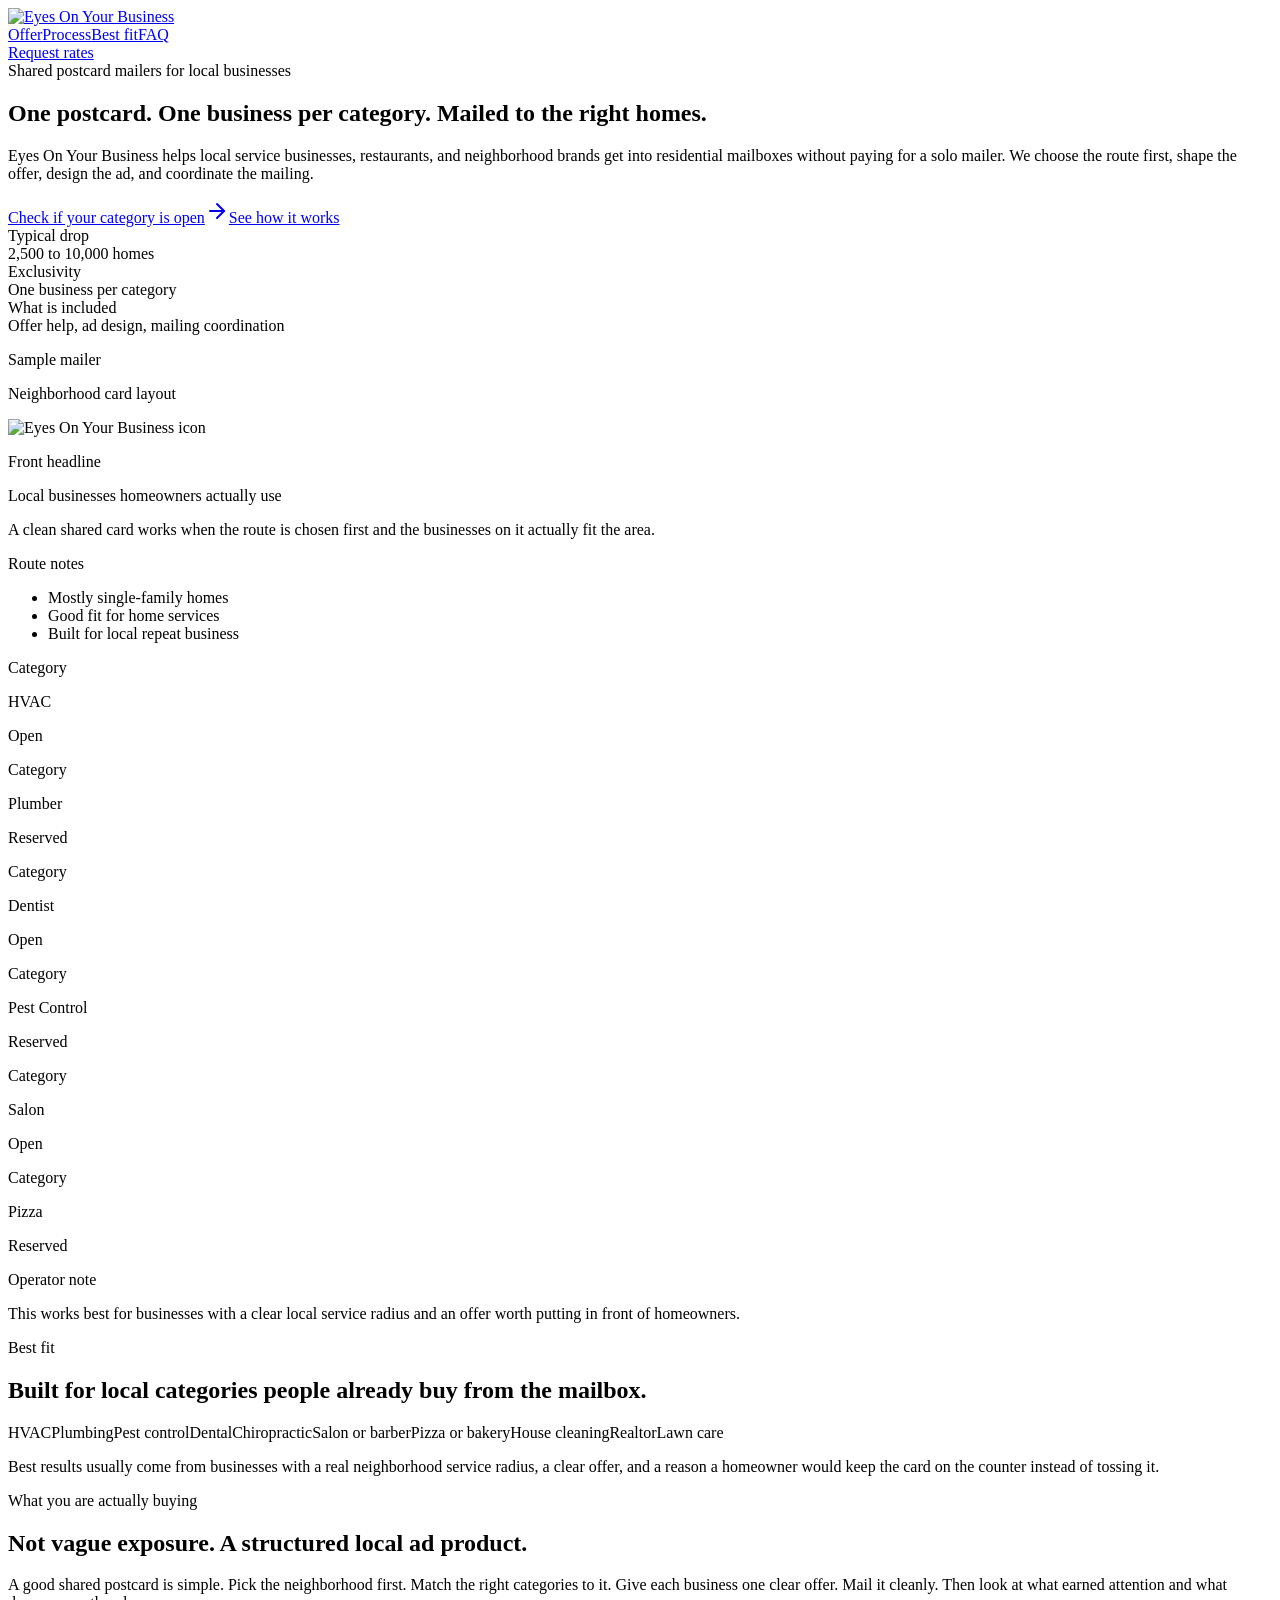
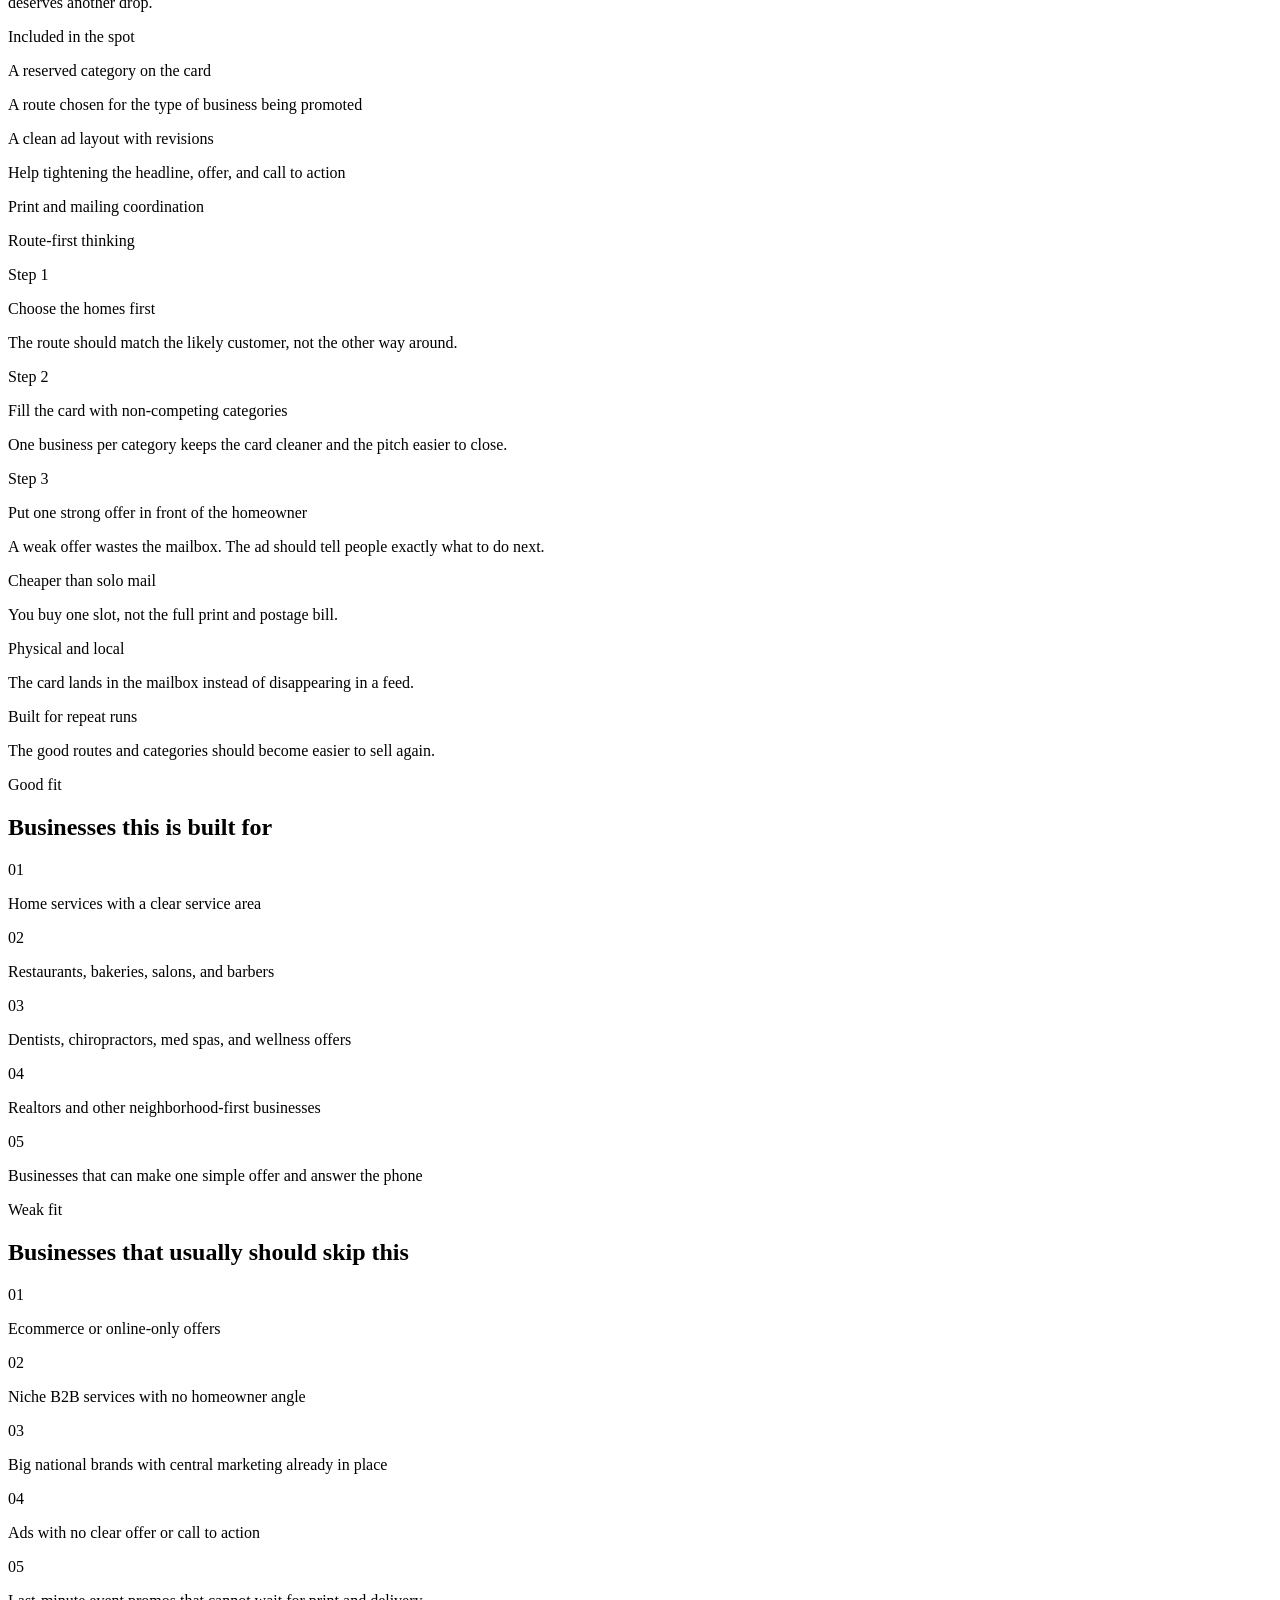
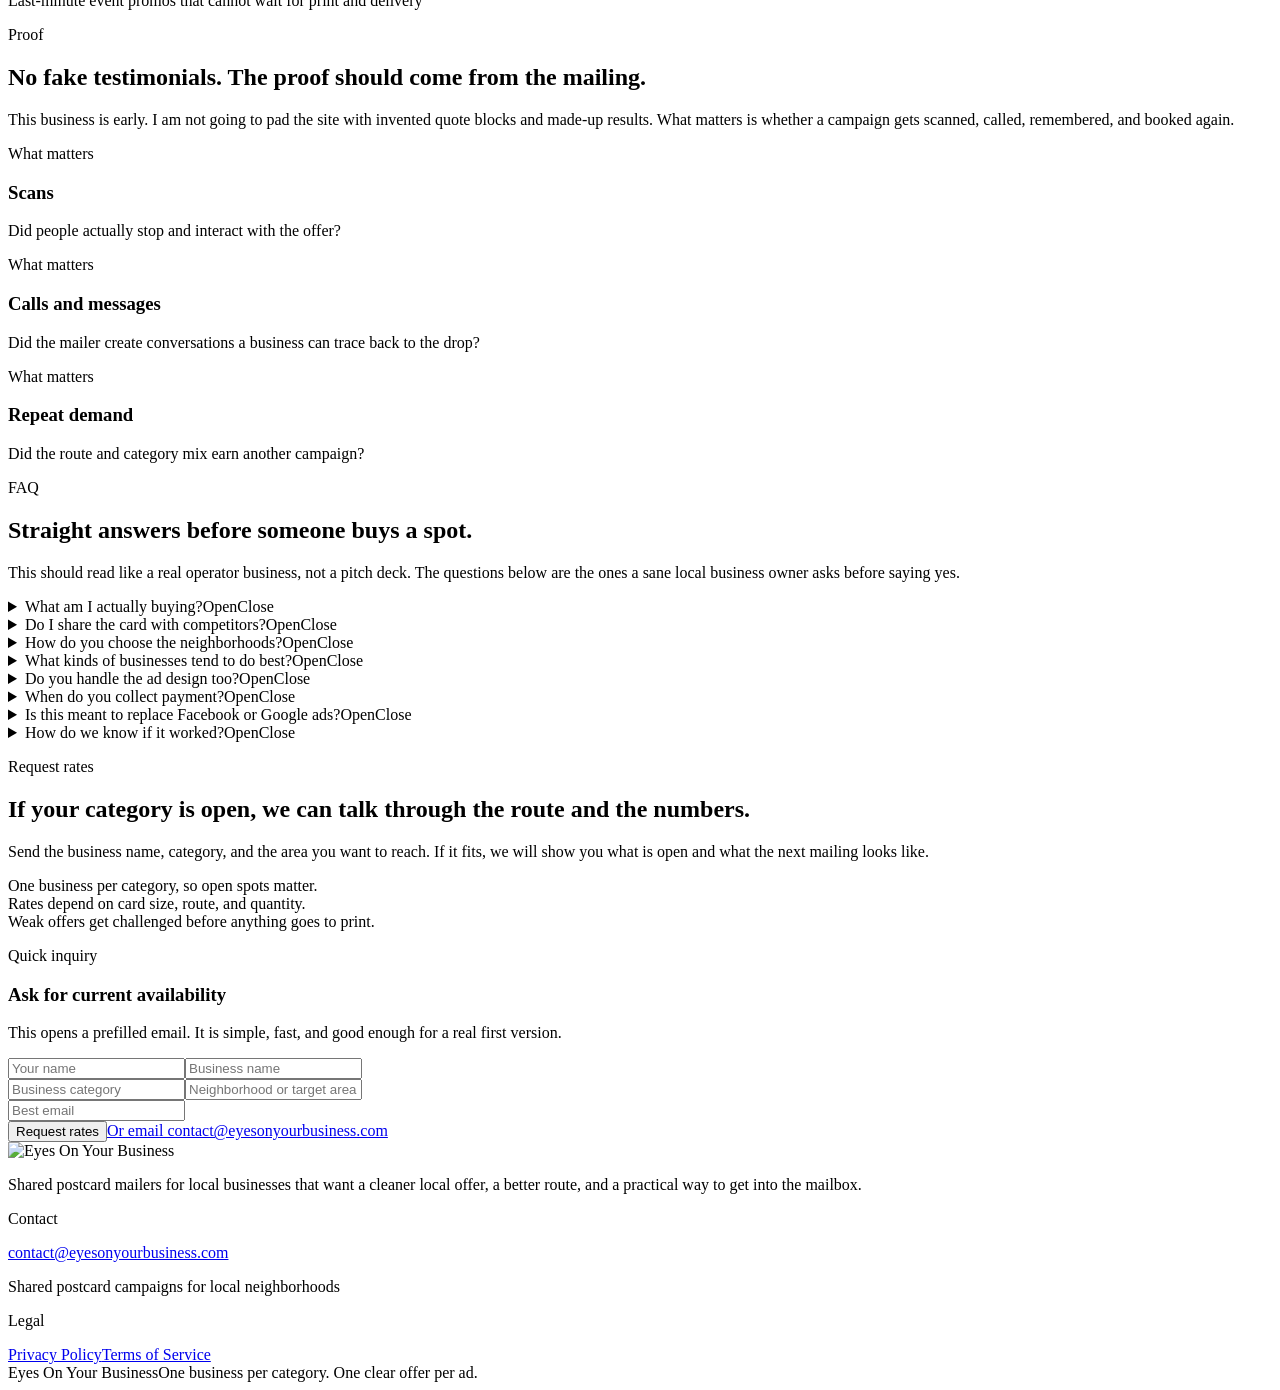
==== commit ff6cfa8d: "Publish print-inspired redesign" ====
--- a/index.html
+++ b/index.html
@@ -1 +1 @@
-<!DOCTYPE html><!--p7THs5kjgvUqt79yR8I8D--><html lang="en" class="__variable_941183 __variable_5a25e9"><head><meta charSet="utf-8"/><meta name="viewport" content="width=device-width, initial-scale=1"/><link rel="preload" href="/eyesonbusiness-preview/_next/static/media/26d0ba92e140f0dc-s.p.woff2" as="font" crossorigin="" type="font/woff2"/><link rel="preload" href="/eyesonbusiness-preview/_next/static/media/36966cca54120369-s.p.woff2" as="font" crossorigin="" type="font/woff2"/><link rel="preload" as="image" href="/eyesonbusiness-preview/branding/logo.svg"/><link rel="stylesheet" href="/eyesonbusiness-preview/_next/static/css/57f285a2988fcf96.css" data-precedence="next"/><link rel="preload" as="script" fetchPriority="low" href="/eyesonbusiness-preview/_next/static/chunks/webpack-6d735992ff3702ff.js"/><script src="/eyesonbusiness-preview/_next/static/chunks/4bd1b696-c023c6e3521b1417.js" async=""></script><script src="/eyesonbusiness-preview/_next/static/chunks/255-0e4dbe160394a259.js" async=""></script><script src="/eyesonbusiness-preview/_next/static/chunks/main-app-482cc5000201fb1e.js" async=""></script><script src="/eyesonbusiness-preview/_next/static/chunks/909-9eb9e001d16de97f.js" async=""></script><script src="/eyesonbusiness-preview/_next/static/chunks/app/page-28da5c853916399c.js" async=""></script><meta name="next-size-adjust" content=""/><title>Eyes On Your Business | Shared Postcard Mailers for Local Businesses</title><meta name="description" content="Shared direct-mail postcard campaigns for local businesses. Reach the right neighborhoods with category exclusivity, ad design, print coordination, and smarter route planning."/><meta property="og:title" content="Eyes On Your Business"/><meta property="og:description" content="Targeted shared postcard mailers that help local businesses get seen by homeowners."/><meta property="og:url" content="https://eyesonyourbusiness.com"/><meta property="og:site_name" content="Eyes On Your Business"/><meta property="og:type" content="website"/><meta name="twitter:card" content="summary_large_image"/><meta name="twitter:title" content="Eyes On Your Business"/><meta name="twitter:description" content="Shared postcard mailers for local businesses that want targeted neighborhood visibility."/><link rel="icon" href="/eyesonbusiness-preview/icon.svg?d7e8ae298963944c" type="image/svg+xml" sizes="any"/><script src="/eyesonbusiness-preview/_next/static/chunks/polyfills-42372ed130431b0a.js" noModule=""></script></head><body><div hidden=""><!--$--><!--/$--></div><header class="sticky top-0 z-40 border-b border-white/5 bg-slate-950/70 backdrop-blur-xl"><div class="section-shell flex items-center justify-between gap-6 py-4"><a href="#top" class="flex items-center gap-3"><img src="/eyesonbusiness-preview/branding/logo.svg" alt="Eyes On Your Business" width="208" height="44"/></a><nav class="hidden items-center gap-8 text-sm text-slate-300 md:flex"><a href="#how-it-works" class="transition hover:text-white">How it works</a><a href="#fit" class="transition hover:text-white">Best fit</a><a href="#faq" class="transition hover:text-white">FAQ</a></nav><a href="#contact" class="items-center justify-center rounded-full border px-5 py-3 text-sm font-semibold tracking-wide transition duration-200 focus-visible:outline-none focus-visible:ring-2 focus-visible:ring-ring focus-visible:ring-offset-2 focus-visible:ring-offset-slate-950 disabled:pointer-events-none disabled:opacity-50 border-sky-300 bg-sky-400 text-slate-950 shadow-glow hover:-translate-y-0.5 hover:bg-sky-300 hidden md:inline-flex">Reserve your category</a></div></header><main><section id="top" class="relative overflow-hidden pb-20 pt-14 md:pb-24 md:pt-20"><div class="section-shell grid items-center gap-14 lg:grid-cols-[1.08fr_0.92fr]"><div><div class="inline-flex items-center rounded-full border border-sky-300/20 bg-sky-300/10 px-3 py-1 text-xs font-semibold uppercase tracking-[0.24em] text-sky-200 mb-6">Shared postcard mailers for local businesses</div><h1 class="headline max-w-4xl text-5xl font-bold leading-[0.92] text-white sm:text-6xl lg:text-7xl">Get your business in front of the right homeowners, without paying for a solo mailer.</h1><p class="mt-6 max-w-2xl text-lg leading-8 text-slate-300 md:text-xl">Eyes On Your Business builds targeted direct-mail campaigns for local businesses that want neighborhood visibility. We choose the route first, keep one business per category, help shape the offer, and coordinate the postcard from design to mailbox.</p><div class="mt-8 flex flex-col gap-3 sm:flex-row"><a href="#contact" class="inline-flex items-center justify-center rounded-full border px-5 py-3 text-sm font-semibold tracking-wide transition duration-200 focus-visible:outline-none focus-visible:ring-2 focus-visible:ring-ring focus-visible:ring-offset-2 focus-visible:ring-offset-slate-950 disabled:pointer-events-none disabled:opacity-50 border-sky-300 bg-sky-400 text-slate-950 shadow-glow hover:-translate-y-0.5 hover:bg-sky-300 w-full sm:w-auto">Check category availability<svg xmlns="http://www.w3.org/2000/svg" width="24" height="24" viewBox="0 0 24 24" fill="none" stroke="currentColor" stroke-width="2" stroke-linecap="round" stroke-linejoin="round" class="lucide lucide-arrow-right ml-2 h-4 w-4" aria-hidden="true"><path d="M5 12h14"></path><path d="m12 5 7 7-7 7"></path></svg></a><a href="#how-it-works" class="inline-flex items-center justify-center rounded-full border px-5 py-3 text-sm font-semibold tracking-wide transition duration-200 focus-visible:outline-none focus-visible:ring-2 focus-visible:ring-ring focus-visible:ring-offset-2 focus-visible:ring-offset-slate-950 disabled:pointer-events-none disabled:opacity-50 border-white/15 bg-white/5 text-slate-50 hover:-translate-y-0.5 hover:border-sky-300/60 hover:bg-white/10 w-full sm:w-auto">See how the campaign works</a></div><div class="mt-10 grid gap-4 sm:grid-cols-3"><div class="border backdrop-blur-sm rounded-[24px] border-white/10 bg-white/[0.035]"><div class="p-5"><div class="headline text-2xl font-bold text-white">2,500-10,000</div><div class="mt-2 text-sm text-slate-400">Homes per campaign</div></div></div><div class="border backdrop-blur-sm rounded-[24px] border-white/10 bg-white/[0.035]"><div class="p-5"><div class="headline text-2xl font-bold text-white">1 only</div><div class="mt-2 text-sm text-slate-400">Competitors per category</div></div></div><div class="border backdrop-blur-sm rounded-[24px] border-white/10 bg-white/[0.035]"><div class="p-5"><div class="headline text-2xl font-bold text-white">Yes</div><div class="mt-2 text-sm text-slate-400">Design support included</div></div></div></div></div><div class="relative"><div class="absolute -left-10 top-10 h-40 w-40 rounded-full bg-sky-400/15 blur-3xl"></div><div class="absolute bottom-0 right-0 h-52 w-52 rounded-full bg-cyan-300/10 blur-3xl"></div><div class="border backdrop-blur-sm hero-glow relative overflow-hidden rounded-[32px] border-sky-300/15 bg-slate-950/80"><div class="grid gap-6 p-6 md:p-8"><div class="flex items-center justify-between rounded-[24px] border border-white/10 bg-slate-900/80 p-4"><div><p class="text-xs uppercase tracking-[0.24em] text-sky-200">Campaign blueprint</p><p class="mt-2 text-lg font-semibold text-white">Route first. Offer second. Mail with purpose.</p></div><div class="rounded-full border border-sky-300/20 bg-sky-300/10 p-3 text-sky-200"><svg xmlns="http://www.w3.org/2000/svg" width="24" height="24" viewBox="0 0 24 24" fill="none" stroke="currentColor" stroke-width="2" stroke-linecap="round" stroke-linejoin="round" class="lucide lucide-sparkles h-5 w-5" aria-hidden="true"><path d="M9.937 15.5A2 2 0 0 0 8.5 14.063l-6.135-1.582a.5.5 0 0 1 0-.962L8.5 9.936A2 2 0 0 0 9.937 8.5l1.582-6.135a.5.5 0 0 1 .963 0L14.063 8.5A2 2 0 0 0 15.5 9.937l6.135 1.581a.5.5 0 0 1 0 .964L15.5 14.063a2 2 0 0 0-1.437 1.437l-1.582 6.135a.5.5 0 0 1-.963 0z"></path><path d="M20 3v4"></path><path d="M22 5h-4"></path><path d="M4 17v2"></path><path d="M5 18H3"></path></svg></div></div><div class="grid gap-4 md:grid-cols-[1.1fr_0.9fr]"><div class="rounded-[28px] border border-white/10 bg-gradient-to-br from-slate-900 to-slate-950 p-5"><div class="mb-5 flex items-center justify-between"><div><p class="text-xs uppercase tracking-[0.2em] text-slate-400">Shared postcard</p><p class="mt-2 headline text-2xl font-semibold text-white">Neighborhood visibility</p></div><div class="rounded-full bg-sky-300/10 px-3 py-1 text-xs font-semibold text-sky-200">9 x 12 or 6 x 11</div></div><div class="grid grid-cols-2 gap-3"><div class="rounded-[20px] border border-white/10 bg-white/[0.03] p-4"><div class="text-sm font-semibold text-white">HVAC</div><div class="mt-3 inline-flex rounded-full border border-white/10 px-2 py-1 text-[11px] uppercase tracking-[0.2em] text-slate-300">Reserved</div></div><div class="rounded-[20px] border border-white/10 bg-white/[0.03] p-4"><div class="text-sm font-semibold text-white">Plumber</div><div class="mt-3 inline-flex rounded-full border border-white/10 px-2 py-1 text-[11px] uppercase tracking-[0.2em] text-slate-300">Open</div></div><div class="rounded-[20px] border border-white/10 bg-white/[0.03] p-4"><div class="text-sm font-semibold text-white">Salon</div><div class="mt-3 inline-flex rounded-full border border-white/10 px-2 py-1 text-[11px] uppercase tracking-[0.2em] text-slate-300">Reserved</div></div><div class="rounded-[20px] border border-white/10 bg-white/[0.03] p-4"><div class="text-sm font-semibold text-white">Dentist</div><div class="mt-3 inline-flex rounded-full border border-white/10 px-2 py-1 text-[11px] uppercase tracking-[0.2em] text-slate-300">Open</div></div></div></div><div class="space-y-4"><div class="rounded-[24px] border border-white/10 bg-white/[0.03] p-5"><div class="flex items-center gap-3"><div class="rounded-2xl border border-sky-300/20 bg-sky-300/10 p-2.5 text-sky-200"><svg xmlns="http://www.w3.org/2000/svg" width="24" height="24" viewBox="0 0 24 24" fill="none" stroke="currentColor" stroke-width="2" stroke-linecap="round" stroke-linejoin="round" class="lucide lucide-map-pinned h-4 w-4" aria-hidden="true"><path d="M18 8c0 3.613-3.869 7.429-5.393 8.795a1 1 0 0 1-1.214 0C9.87 15.429 6 11.613 6 8a6 6 0 0 1 12 0"></path><circle cx="12" cy="8" r="2"></circle><path d="M8.714 14h-3.71a1 1 0 0 0-.948.683l-2.004 6A1 1 0 0 0 3 22h18a1 1 0 0 0 .948-1.316l-2-6a1 1 0 0 0-.949-.684h-3.712"></path></svg></div><p class="font-semibold text-white">Choose the neighborhood</p></div><p class="mt-3 text-sm leading-7 text-slate-300">Routes are selected before the card gets sold, so the advertiser mix actually fits the homes receiving it.</p></div><div class="rounded-[24px] border border-white/10 bg-white/[0.03] p-5"><div class="flex items-center gap-3"><div class="rounded-2xl border border-sky-300/20 bg-sky-300/10 p-2.5 text-sky-200"><svg xmlns="http://www.w3.org/2000/svg" width="24" height="24" viewBox="0 0 24 24" fill="none" stroke="currentColor" stroke-width="2" stroke-linecap="round" stroke-linejoin="round" class="lucide lucide-circle-check h-4 w-4" aria-hidden="true"><circle cx="12" cy="12" r="10"></circle><path d="m9 12 2 2 4-4"></path></svg></div><p class="font-semibold text-white">Lock one category per card</p></div><p class="mt-3 text-sm leading-7 text-slate-300">No direct competitor beside you. That makes the pitch cleaner and the mailer stronger.</p></div><div class="rounded-[24px] border border-white/10 bg-white/[0.03] p-5"><div class="flex items-center gap-3"><div class="rounded-2xl border border-sky-300/20 bg-sky-300/10 p-2.5 text-sky-200"><svg xmlns="http://www.w3.org/2000/svg" width="24" height="24" viewBox="0 0 24 24" fill="none" stroke="currentColor" stroke-width="2" stroke-linecap="round" stroke-linejoin="round" class="lucide lucide-sparkles h-4 w-4" aria-hidden="true"><path d="M9.937 15.5A2 2 0 0 0 8.5 14.063l-6.135-1.582a.5.5 0 0 1 0-.962L8.5 9.936A2 2 0 0 0 9.937 8.5l1.582-6.135a.5.5 0 0 1 .963 0L14.063 8.5A2 2 0 0 0 15.5 9.937l6.135 1.581a.5.5 0 0 1 0 .964L15.5 14.063a2 2 0 0 0-1.437 1.437l-1.582 6.135a.5.5 0 0 1-.963 0z"></path><path d="M20 3v4"></path><path d="M22 5h-4"></path><path d="M4 17v2"></path><path d="M5 18H3"></path></svg></div><p class="font-semibold text-white">Build the ad with a real offer</p></div><p class="mt-3 text-sm leading-7 text-slate-300">The strongest cards pair simple design with a sharp local offer, QR tracking, and clear contact info.</p></div></div></div></div></div></div></div></section><section class="pb-6"><div class="section-shell rounded-[32px] border border-white/10 bg-white/[0.03] px-6 py-8 md:px-8"><div class="flex flex-col gap-4 md:flex-row md:items-center md:justify-between"><div><p class="section-eyebrow">Best-fit advertisers</p><h2 class="headline mt-3 text-2xl font-semibold text-white md:text-3xl">Built for local categories that win on a shared postcard.</h2></div><p class="max-w-xl text-sm leading-7 text-slate-300">Shared mail works best for businesses that serve a real local radius, have a clear homeowner offer, and want a physical presence in the mailbox alongside other strong neighborhood brands.</p></div><div class="mt-6 flex flex-wrap gap-3"><div class="inline-flex items-center rounded-full border border-sky-300/20 px-3 py-1 text-xs font-semibold uppercase tracking-[0.24em] bg-white/[0.04] text-slate-100">HVAC</div><div class="inline-flex items-center rounded-full border border-sky-300/20 px-3 py-1 text-xs font-semibold uppercase tracking-[0.24em] bg-white/[0.04] text-slate-100">Plumbing</div><div class="inline-flex items-center rounded-full border border-sky-300/20 px-3 py-1 text-xs font-semibold uppercase tracking-[0.24em] bg-white/[0.04] text-slate-100">Pest Control</div><div class="inline-flex items-center rounded-full border border-sky-300/20 px-3 py-1 text-xs font-semibold uppercase tracking-[0.24em] bg-white/[0.04] text-slate-100">House Cleaning</div><div class="inline-flex items-center rounded-full border border-sky-300/20 px-3 py-1 text-xs font-semibold uppercase tracking-[0.24em] bg-white/[0.04] text-slate-100">Landscaping</div><div class="inline-flex items-center rounded-full border border-sky-300/20 px-3 py-1 text-xs font-semibold uppercase tracking-[0.24em] bg-white/[0.04] text-slate-100">Dental</div><div class="inline-flex items-center rounded-full border border-sky-300/20 px-3 py-1 text-xs font-semibold uppercase tracking-[0.24em] bg-white/[0.04] text-slate-100">Salon</div><div class="inline-flex items-center rounded-full border border-sky-300/20 px-3 py-1 text-xs font-semibold uppercase tracking-[0.24em] bg-white/[0.04] text-slate-100">Restaurant</div><div class="inline-flex items-center rounded-full border border-sky-300/20 px-3 py-1 text-xs font-semibold uppercase tracking-[0.24em] bg-white/[0.04] text-slate-100">Chiropractic</div><div class="inline-flex items-center rounded-full border border-sky-300/20 px-3 py-1 text-xs font-semibold uppercase tracking-[0.24em] bg-white/[0.04] text-slate-100">Real Estate</div></div></div></section><section id="how-it-works" class="py-20 md:py-24"><div class="section-shell grid gap-8 lg:grid-cols-[0.95fr_1.05fr] lg:items-start"><div><p class="section-eyebrow">How it works</p><h2 class="headline mt-4 max-w-xl text-4xl font-semibold text-white md:text-5xl">This is a local ad product, not a design service pretending to be strategy.</h2><p class="mt-6 max-w-xl text-lg leading-8 text-slate-300">The point is simple. Local businesses want real neighborhood reach. Shared direct mail makes that affordable by splitting one postcard across multiple non-competing advertisers, then putting the right offer in front of the right homes.</p><div class="mt-8 space-y-4"><div class="rounded-[28px] border border-white/10 bg-white/[0.03] p-5"><div class="flex items-center gap-4"><div class="rounded-2xl border border-sky-300/20 bg-sky-300/10 p-3 text-sky-200"><svg xmlns="http://www.w3.org/2000/svg" width="24" height="24" viewBox="0 0 24 24" fill="none" stroke="currentColor" stroke-width="2" stroke-linecap="round" stroke-linejoin="round" class="lucide lucide-map h-5 w-5" aria-hidden="true"><path d="M14.106 5.553a2 2 0 0 0 1.788 0l3.659-1.83A1 1 0 0 1 21 4.619v12.764a1 1 0 0 1-.553.894l-4.553 2.277a2 2 0 0 1-1.788 0l-4.212-2.106a2 2 0 0 0-1.788 0l-3.659 1.83A1 1 0 0 1 3 19.381V6.618a1 1 0 0 1 .553-.894l4.553-2.277a2 2 0 0 1 1.788 0z"></path><path d="M15 5.764v15"></path><path d="M9 3.236v15"></path></svg></div><div><p class="text-lg font-semibold text-white">Routes picked before selling</p><p class="mt-2 text-sm leading-7 text-slate-300">We plan around the neighborhood first so the businesses on the card fit the households receiving it.</p></div></div></div><div class="rounded-[28px] border border-white/10 bg-white/[0.03] p-5"><div class="flex items-center gap-4"><div class="rounded-2xl border border-sky-300/20 bg-sky-300/10 p-3 text-sky-200"><svg xmlns="http://www.w3.org/2000/svg" width="24" height="24" viewBox="0 0 24 24" fill="none" stroke="currentColor" stroke-width="2" stroke-linecap="round" stroke-linejoin="round" class="lucide lucide-target h-5 w-5" aria-hidden="true"><circle cx="12" cy="12" r="10"></circle><circle cx="12" cy="12" r="6"></circle><circle cx="12" cy="12" r="2"></circle></svg></div><div><p class="text-lg font-semibold text-white">One business per category</p><p class="mt-2 text-sm leading-7 text-slate-300">The pitch is stronger when there is no direct competitor taking the next box on the same card.</p></div></div></div><div class="rounded-[28px] border border-white/10 bg-white/[0.03] p-5"><div class="flex items-center gap-4"><div class="rounded-2xl border border-sky-300/20 bg-sky-300/10 p-3 text-sky-200"><svg xmlns="http://www.w3.org/2000/svg" width="24" height="24" viewBox="0 0 24 24" fill="none" stroke="currentColor" stroke-width="2" stroke-linecap="round" stroke-linejoin="round" class="lucide lucide-scan-search h-5 w-5" aria-hidden="true"><path d="M3 7V5a2 2 0 0 1 2-2h2"></path><path d="M17 3h2a2 2 0 0 1 2 2v2"></path><path d="M21 17v2a2 2 0 0 1-2 2h-2"></path><path d="M7 21H5a2 2 0 0 1-2-2v-2"></path><circle cx="12" cy="12" r="3"></circle><path d="m16 16-1.9-1.9"></path></svg></div><div><p class="text-lg font-semibold text-white">Trackable response built in</p><p class="mt-2 text-sm leading-7 text-slate-300">Dynamic QR codes and simple response tracking help show what offer and route deserve the next drop.</p></div></div></div></div></div><div class="border backdrop-blur-sm overflow-hidden rounded-[32px] border-white/10 bg-slate-950/70"><div class="p-0"><div class="grid gap-0 md:grid-cols-[0.9fr_1.1fr]"><div class="border-b border-white/10 bg-white/[0.03] p-6 md:border-b-0 md:border-r"><p class="text-xs uppercase tracking-[0.24em] text-slate-400">Campaign flow</p><div class="mt-6 space-y-4"><div class="flex gap-4"><div class="headline flex h-9 w-9 items-center justify-center rounded-full border border-white/10 bg-slate-950 text-sm font-semibold text-sky-200">0<!-- -->1</div><p class="pt-1 text-sm leading-7 text-slate-300">Select a target route and homeowner profile</p></div><div class="flex gap-4"><div class="headline flex h-9 w-9 items-center justify-center rounded-full border border-white/10 bg-slate-950 text-sm font-semibold text-sky-200">0<!-- -->2</div><p class="pt-1 text-sm leading-7 text-slate-300">Choose the right business mix for that area</p></div><div class="flex gap-4"><div class="headline flex h-9 w-9 items-center justify-center rounded-full border border-white/10 bg-slate-950 text-sm font-semibold text-sky-200">0<!-- -->3</div><p class="pt-1 text-sm leading-7 text-slate-300">Lock categories and collect payment before design</p></div><div class="flex gap-4"><div class="headline flex h-9 w-9 items-center justify-center rounded-full border border-white/10 bg-slate-950 text-sm font-semibold text-sky-200">0<!-- -->4</div><p class="pt-1 text-sm leading-7 text-slate-300">Build simple high-contrast ads with clear offers</p></div><div class="flex gap-4"><div class="headline flex h-9 w-9 items-center justify-center rounded-full border border-white/10 bg-slate-950 text-sm font-semibold text-sky-200">0<!-- -->5</div><p class="pt-1 text-sm leading-7 text-slate-300">Print, prep, and mail through USPS EDDM</p></div></div></div><div class="p-6 md:p-8"><div class="rounded-[28px] border border-sky-300/15 bg-gradient-to-br from-slate-900 via-slate-950 to-slate-900 p-5"><div class="flex items-center justify-between"><div><p class="text-xs uppercase tracking-[0.22em] text-sky-200">Offer stack</p><p class="headline mt-2 text-3xl font-semibold text-white">What advertisers actually buy</p></div><div class="rounded-full border border-white/10 bg-white/[0.04] p-3"><svg xmlns="http://www.w3.org/2000/svg" width="24" height="24" viewBox="0 0 24 24" fill="none" stroke="currentColor" stroke-width="2" stroke-linecap="round" stroke-linejoin="round" class="lucide lucide-mail h-5 w-5 text-sky-200" aria-hidden="true"><path d="m22 7-8.991 5.727a2 2 0 0 1-2.009 0L2 7"></path><rect x="2" y="4" width="20" height="16" rx="2"></rect></svg></div></div><div class="mt-6 grid gap-3 sm:grid-cols-2"><div class="rounded-[22px] border border-white/10 bg-white/[0.03] p-4 text-sm leading-7 text-slate-200">Shared reach to a targeted neighborhood</div><div class="rounded-[22px] border border-white/10 bg-white/[0.03] p-4 text-sm leading-7 text-slate-200">Category exclusivity on the card</div><div class="rounded-[22px] border border-white/10 bg-white/[0.03] p-4 text-sm leading-7 text-slate-200">Custom ad layout and revisions</div><div class="rounded-[22px] border border-white/10 bg-white/[0.03] p-4 text-sm leading-7 text-slate-200">Offer and copy support</div><div class="rounded-[22px] border border-white/10 bg-white/[0.03] p-4 text-sm leading-7 text-slate-200">QR code setup for tracking</div><div class="rounded-[22px] border border-white/10 bg-white/[0.03] p-4 text-sm leading-7 text-slate-200">Print and mailing coordination</div></div></div></div></div></div></div></div></section><section id="fit" class="py-20 md:py-24"><div class="section-shell"><div class="max-w-3xl"><p class="section-eyebrow">Why this offer works</p><h2 class="headline mt-4 text-4xl font-semibold text-white md:text-5xl">The page says one thing clearly: you are buying local visibility with structure behind it.</h2><p class="mt-6 text-lg leading-8 text-slate-300">Good direct mail is not random coverage. It is neighborhood fit, category fit, a sharp offer, and a clean process that makes it easy for a local business owner to say yes.</p></div><div class="mt-10 grid gap-5 md:grid-cols-2 xl:grid-cols-3"><div class="border backdrop-blur-sm rounded-[28px] border-white/10 bg-white/[0.03]"><div class="p-6"><div class="inline-flex rounded-2xl border border-sky-300/20 bg-sky-300/10 p-3 text-sky-200"><svg xmlns="http://www.w3.org/2000/svg" width="24" height="24" viewBox="0 0 24 24" fill="none" stroke="currentColor" stroke-width="2" stroke-linecap="round" stroke-linejoin="round" class="lucide lucide-radar h-5 w-5" aria-hidden="true"><path d="M19.07 4.93A10 10 0 0 0 6.99 3.34"></path><path d="M4 6h.01"></path><path d="M2.29 9.62A10 10 0 1 0 21.31 8.35"></path><path d="M16.24 7.76A6 6 0 1 0 8.23 16.67"></path><path d="M12 18h.01"></path><path d="M17.99 11.66A6 6 0 0 1 15.77 16.67"></path><circle cx="12" cy="12" r="2"></circle><path d="m13.41 10.59 5.66-5.66"></path></svg></div><h3 class="mt-5 text-xl font-semibold text-white">Smarter local targeting</h3><p class="mt-3 text-sm leading-7 text-slate-300">Routes are chosen around homeowner fit, not around whichever advertiser answers first.</p></div></div><div class="border backdrop-blur-sm rounded-[28px] border-white/10 bg-white/[0.03]"><div class="p-6"><div class="inline-flex rounded-2xl border border-sky-300/20 bg-sky-300/10 p-3 text-sky-200"><svg xmlns="http://www.w3.org/2000/svg" width="24" height="24" viewBox="0 0 24 24" fill="none" stroke="currentColor" stroke-width="2" stroke-linecap="round" stroke-linejoin="round" class="lucide lucide-shield-check h-5 w-5" aria-hidden="true"><path d="M20 13c0 5-3.5 7.5-7.66 8.95a1 1 0 0 1-.67-.01C7.5 20.5 4 18 4 13V6a1 1 0 0 1 1-1c2 0 4.5-1.2 6.24-2.72a1.17 1.17 0 0 1 1.52 0C14.51 3.81 17 5 19 5a1 1 0 0 1 1 1z"></path><path d="m9 12 2 2 4-4"></path></svg></div><h3 class="mt-5 text-xl font-semibold text-white">Cleaner competitive position</h3><p class="mt-3 text-sm leading-7 text-slate-300">One business per category keeps the message simple and protects the value of the spot.</p></div></div><div class="border backdrop-blur-sm rounded-[28px] border-white/10 bg-white/[0.03]"><div class="p-6"><div class="inline-flex rounded-2xl border border-sky-300/20 bg-sky-300/10 p-3 text-sky-200"><svg xmlns="http://www.w3.org/2000/svg" width="24" height="24" viewBox="0 0 24 24" fill="none" stroke="currentColor" stroke-width="2" stroke-linecap="round" stroke-linejoin="round" class="lucide lucide-circle-dollar-sign h-5 w-5" aria-hidden="true"><circle cx="12" cy="12" r="10"></circle><path d="M16 8h-6a2 2 0 1 0 0 4h4a2 2 0 1 1 0 4H8"></path><path d="M12 18V6"></path></svg></div><h3 class="mt-5 text-xl font-semibold text-white">Lower cost than solo mail</h3><p class="mt-3 text-sm leading-7 text-slate-300">Shared mail gives businesses direct-mail presence without carrying the whole print and postage bill alone.</p></div></div><div class="border backdrop-blur-sm rounded-[28px] border-white/10 bg-white/[0.03]"><div class="p-6"><div class="inline-flex rounded-2xl border border-sky-300/20 bg-sky-300/10 p-3 text-sky-200"><svg xmlns="http://www.w3.org/2000/svg" width="24" height="24" viewBox="0 0 24 24" fill="none" stroke="currentColor" stroke-width="2" stroke-linecap="round" stroke-linejoin="round" class="lucide lucide-brush h-5 w-5" aria-hidden="true"><path d="m11 10 3 3"></path><path d="M6.5 21A3.5 3.5 0 1 0 3 17.5a2.62 2.62 0 0 1-.708 1.792A1 1 0 0 0 3 21z"></path><path d="M9.969 17.031 21.378 5.624a1 1 0 0 0-3.002-3.002L6.967 14.031"></path></svg></div><h3 class="mt-5 text-xl font-semibold text-white">Offer + ad support included</h3><p class="mt-3 text-sm leading-7 text-slate-300">We help shape the ad, not just drop a logo into a box and hope for the best.</p></div></div><div class="border backdrop-blur-sm rounded-[28px] border-white/10 bg-white/[0.03]"><div class="p-6"><div class="inline-flex rounded-2xl border border-sky-300/20 bg-sky-300/10 p-3 text-sky-200"><svg xmlns="http://www.w3.org/2000/svg" width="24" height="24" viewBox="0 0 24 24" fill="none" stroke="currentColor" stroke-width="2" stroke-linecap="round" stroke-linejoin="round" class="lucide lucide-send h-5 w-5" aria-hidden="true"><path d="M14.536 21.686a.5.5 0 0 0 .937-.024l6.5-19a.496.496 0 0 0-.635-.635l-19 6.5a.5.5 0 0 0-.024.937l7.93 3.18a2 2 0 0 1 1.112 1.11z"></path><path d="m21.854 2.147-10.94 10.939"></path></svg></div><h3 class="mt-5 text-xl font-semibold text-white">Handled from proof to mailbox</h3><p class="mt-3 text-sm leading-7 text-slate-300">The campaign moves from design and approval into print and mailing without the business juggling vendors.</p></div></div><div class="border backdrop-blur-sm rounded-[28px] border-white/10 bg-white/[0.03]"><div class="p-6"><div class="inline-flex rounded-2xl border border-sky-300/20 bg-sky-300/10 p-3 text-sky-200"><svg xmlns="http://www.w3.org/2000/svg" width="24" height="24" viewBox="0 0 24 24" fill="none" stroke="currentColor" stroke-width="2" stroke-linecap="round" stroke-linejoin="round" class="lucide lucide-handshake h-5 w-5" aria-hidden="true"><path d="m11 17 2 2a1 1 0 1 0 3-3"></path><path d="m14 14 2.5 2.5a1 1 0 1 0 3-3l-3.88-3.88a3 3 0 0 0-4.24 0l-.88.88a1 1 0 1 1-3-3l2.81-2.81a5.79 5.79 0 0 1 7.06-.87l.47.28a2 2 0 0 0 1.42.25L21 4"></path><path d="m21 3 1 11h-2"></path><path d="M3 3 2 14l6.5 6.5a1 1 0 1 0 3-3"></path><path d="M3 4h8"></path></svg></div><h3 class="mt-5 text-xl font-semibold text-white">Built for repeat campaigns</h3><p class="mt-3 text-sm leading-7 text-slate-300">The long game is not one mailer. It is finding which categories and routes deserve the next drop.</p></div></div></div></div></section><section class="py-20 md:py-24"><div class="section-shell"><div class="grid gap-8 lg:grid-cols-[0.88fr_1.12fr] lg:items-end"><div><p class="section-eyebrow">Proof matters</p><h2 class="headline mt-4 text-4xl font-semibold text-white md:text-5xl">We are not padding the site with fake case studies.</h2><p class="mt-6 max-w-xl text-lg leading-8 text-slate-300">This business is in launch mode, so the honest move is to show how proof will be built. Every campaign should make the next one smarter by tracking scans, response, approvals, and repeat-fit categories.</p></div><div class="rounded-[28px] border border-sky-300/15 bg-sky-300/[0.06] p-6 text-sm leading-7 text-slate-200">Founding advertisers get a cleaner deal than most local marketing channels: category exclusivity, help with the offer, ad design support, and a physical presence in the mailbox that does not disappear when someone stops scrolling.</div></div><div class="mt-10 grid gap-5 md:grid-cols-3"><div class="border backdrop-blur-sm rounded-[28px] border-white/10 bg-white/[0.03]"><div class="p-6"><div class="flex items-center gap-4"><div class="flex h-11 w-11 items-center justify-center rounded-full border text-sm font-semibold border-sky-300/20 bg-sky-300/10 text-sky-200"><span class="leading-none">QR</span></div><h3 class="text-lg font-semibold text-white">Scan activity</h3></div><p class="mt-5 text-sm leading-7 text-slate-300">Every campaign should show which offers actually earn attention in the mailbox, not just which ads looked nice on screen.</p></div></div><div class="border backdrop-blur-sm rounded-[28px] border-white/10 bg-white/[0.03]"><div class="p-6"><div class="flex items-center gap-4"><div class="flex h-11 w-11 items-center justify-center rounded-full border text-sm font-semibold border-sky-300/20 bg-sky-300/10 text-sky-200"><span class="leading-none">CL</span></div><h3 class="text-lg font-semibold text-white">Calls, messages, and booked leads</h3></div><p class="mt-5 text-sm leading-7 text-slate-300">The goal is not impressions for their own sake. The goal is response that a local business owner can feel in the pipeline.</p></div></div><div class="border backdrop-blur-sm rounded-[28px] border-white/10 bg-white/[0.03]"><div class="p-6"><div class="flex items-center gap-4"><div class="flex h-11 w-11 items-center justify-center rounded-full border text-sm font-semibold border-sky-300/20 bg-sky-300/10 text-sky-200"><span class="leading-none">RP</span></div><h3 class="text-lg font-semibold text-white">Repeat-worthy route and category fit</h3></div><p class="mt-5 text-sm leading-7 text-slate-300">The best campaigns create a clear case for mailing again, with better data and a sharper offer on the next drop.</p></div></div></div></div></section><section id="faq" class="py-20 md:py-24"><div class="section-shell grid gap-10 lg:grid-cols-[0.8fr_1.2fr]"><div><p class="section-eyebrow">FAQ</p><h2 class="headline mt-4 text-4xl font-semibold text-white md:text-5xl">The questions local businesses usually ask before they commit.</h2><p class="mt-6 max-w-xl text-lg leading-8 text-slate-300">A good landing page should lower friction, not create more of it. These are the questions that matter before a business owner says yes to a postcard spot.</p></div><div class="space-y-4"><details class="group rounded-3xl border border-white/10 bg-white/[0.03] p-5 open:border-sky-300/30 open:bg-sky-300/[0.06]"><summary class="flex cursor-pointer list-none items-center justify-between gap-4 text-left text-base font-semibold text-slate-50 marker:hidden"><span>What exactly are you selling?</span><span class="ml-auto flex h-8 w-8 items-center justify-center rounded-full border border-white/10 bg-white/[0.03] text-slate-300 group-open:hidden"><svg xmlns="http://www.w3.org/2000/svg" width="24" height="24" viewBox="0 0 24 24" fill="none" stroke="currentColor" stroke-width="2" stroke-linecap="round" stroke-linejoin="round" class="lucide lucide-plus h-4 w-4" aria-hidden="true"><path d="M5 12h14"></path><path d="M12 5v14"></path></svg></span><span class="ml-auto hidden h-8 w-8 items-center justify-center rounded-full border border-sky-300/20 bg-sky-300/10 text-sky-200 group-open:flex"><svg xmlns="http://www.w3.org/2000/svg" width="24" height="24" viewBox="0 0 24 24" fill="none" stroke="currentColor" stroke-width="2" stroke-linecap="round" stroke-linejoin="round" class="lucide lucide-minus h-4 w-4" aria-hidden="true"><path d="M5 12h14"></path></svg></span></summary><div class="pt-4 text-sm leading-7 text-slate-300">A shared postcard campaign for local businesses. Multiple non-competing advertisers share one mailer, which keeps costs down while still giving each business a real physical presence in targeted neighborhoods.</div></details><details class="group rounded-3xl border border-white/10 bg-white/[0.03] p-5 open:border-sky-300/30 open:bg-sky-300/[0.06]"><summary class="flex cursor-pointer list-none items-center justify-between gap-4 text-left text-base font-semibold text-slate-50 marker:hidden"><span>Which businesses are the best fit?</span><span class="ml-auto flex h-8 w-8 items-center justify-center rounded-full border border-white/10 bg-white/[0.03] text-slate-300 group-open:hidden"><svg xmlns="http://www.w3.org/2000/svg" width="24" height="24" viewBox="0 0 24 24" fill="none" stroke="currentColor" stroke-width="2" stroke-linecap="round" stroke-linejoin="round" class="lucide lucide-plus h-4 w-4" aria-hidden="true"><path d="M5 12h14"></path><path d="M12 5v14"></path></svg></span><span class="ml-auto hidden h-8 w-8 items-center justify-center rounded-full border border-sky-300/20 bg-sky-300/10 text-sky-200 group-open:flex"><svg xmlns="http://www.w3.org/2000/svg" width="24" height="24" viewBox="0 0 24 24" fill="none" stroke="currentColor" stroke-width="2" stroke-linecap="round" stroke-linejoin="round" class="lucide lucide-minus h-4 w-4" aria-hidden="true"><path d="M5 12h14"></path></svg></span></summary><div class="pt-4 text-sm leading-7 text-slate-300">Local service businesses, restaurants, salons, wellness brands, dentists, realtors, and other businesses with a clear local radius and a simple homeowner offer tend to fit best.</div></details><details class="group rounded-3xl border border-white/10 bg-white/[0.03] p-5 open:border-sky-300/30 open:bg-sky-300/[0.06]"><summary class="flex cursor-pointer list-none items-center justify-between gap-4 text-left text-base font-semibold text-slate-50 marker:hidden"><span>How do you choose the neighborhoods?</span><span class="ml-auto flex h-8 w-8 items-center justify-center rounded-full border border-white/10 bg-white/[0.03] text-slate-300 group-open:hidden"><svg xmlns="http://www.w3.org/2000/svg" width="24" height="24" viewBox="0 0 24 24" fill="none" stroke="currentColor" stroke-width="2" stroke-linecap="round" stroke-linejoin="round" class="lucide lucide-plus h-4 w-4" aria-hidden="true"><path d="M5 12h14"></path><path d="M12 5v14"></path></svg></span><span class="ml-auto hidden h-8 w-8 items-center justify-center rounded-full border border-sky-300/20 bg-sky-300/10 text-sky-200 group-open:flex"><svg xmlns="http://www.w3.org/2000/svg" width="24" height="24" viewBox="0 0 24 24" fill="none" stroke="currentColor" stroke-width="2" stroke-linecap="round" stroke-linejoin="round" class="lucide lucide-minus h-4 w-4" aria-hidden="true"><path d="M5 12h14"></path></svg></span></summary><div class="pt-4 text-sm leading-7 text-slate-300">Routes are selected first. We look at the household profile, route quality, and the type of business being featured so the card makes sense for the people receiving it.</div></details><details class="group rounded-3xl border border-white/10 bg-white/[0.03] p-5 open:border-sky-300/30 open:bg-sky-300/[0.06]"><summary class="flex cursor-pointer list-none items-center justify-between gap-4 text-left text-base font-semibold text-slate-50 marker:hidden"><span>Is this replacing Facebook or Google ads?</span><span class="ml-auto flex h-8 w-8 items-center justify-center rounded-full border border-white/10 bg-white/[0.03] text-slate-300 group-open:hidden"><svg xmlns="http://www.w3.org/2000/svg" width="24" height="24" viewBox="0 0 24 24" fill="none" stroke="currentColor" stroke-width="2" stroke-linecap="round" stroke-linejoin="round" class="lucide lucide-plus h-4 w-4" aria-hidden="true"><path d="M5 12h14"></path><path d="M12 5v14"></path></svg></span><span class="ml-auto hidden h-8 w-8 items-center justify-center rounded-full border border-sky-300/20 bg-sky-300/10 text-sky-200 group-open:flex"><svg xmlns="http://www.w3.org/2000/svg" width="24" height="24" viewBox="0 0 24 24" fill="none" stroke="currentColor" stroke-width="2" stroke-linecap="round" stroke-linejoin="round" class="lucide lucide-minus h-4 w-4" aria-hidden="true"><path d="M5 12h14"></path></svg></span></summary><div class="pt-4 text-sm leading-7 text-slate-300">No. The better positioning is additive. Direct mail gives a business local physical visibility in the mailbox, while digital can still do its own job. They work well together.</div></details><details class="group rounded-3xl border border-white/10 bg-white/[0.03] p-5 open:border-sky-300/30 open:bg-sky-300/[0.06]"><summary class="flex cursor-pointer list-none items-center justify-between gap-4 text-left text-base font-semibold text-slate-50 marker:hidden"><span>Do I share the card with competitors?</span><span class="ml-auto flex h-8 w-8 items-center justify-center rounded-full border border-white/10 bg-white/[0.03] text-slate-300 group-open:hidden"><svg xmlns="http://www.w3.org/2000/svg" width="24" height="24" viewBox="0 0 24 24" fill="none" stroke="currentColor" stroke-width="2" stroke-linecap="round" stroke-linejoin="round" class="lucide lucide-plus h-4 w-4" aria-hidden="true"><path d="M5 12h14"></path><path d="M12 5v14"></path></svg></span><span class="ml-auto hidden h-8 w-8 items-center justify-center rounded-full border border-sky-300/20 bg-sky-300/10 text-sky-200 group-open:flex"><svg xmlns="http://www.w3.org/2000/svg" width="24" height="24" viewBox="0 0 24 24" fill="none" stroke="currentColor" stroke-width="2" stroke-linecap="round" stroke-linejoin="round" class="lucide lucide-minus h-4 w-4" aria-hidden="true"><path d="M5 12h14"></path></svg></span></summary><div class="pt-4 text-sm leading-7 text-slate-300">No. The working model is one business per category per card. That keeps the postcard cleaner and protects the value of the spot.</div></details><details class="group rounded-3xl border border-white/10 bg-white/[0.03] p-5 open:border-sky-300/30 open:bg-sky-300/[0.06]"><summary class="flex cursor-pointer list-none items-center justify-between gap-4 text-left text-base font-semibold text-slate-50 marker:hidden"><span>When do you collect payment?</span><span class="ml-auto flex h-8 w-8 items-center justify-center rounded-full border border-white/10 bg-white/[0.03] text-slate-300 group-open:hidden"><svg xmlns="http://www.w3.org/2000/svg" width="24" height="24" viewBox="0 0 24 24" fill="none" stroke="currentColor" stroke-width="2" stroke-linecap="round" stroke-linejoin="round" class="lucide lucide-plus h-4 w-4" aria-hidden="true"><path d="M5 12h14"></path><path d="M12 5v14"></path></svg></span><span class="ml-auto hidden h-8 w-8 items-center justify-center rounded-full border border-sky-300/20 bg-sky-300/10 text-sky-200 group-open:flex"><svg xmlns="http://www.w3.org/2000/svg" width="24" height="24" viewBox="0 0 24 24" fill="none" stroke="currentColor" stroke-width="2" stroke-linecap="round" stroke-linejoin="round" class="lucide lucide-minus h-4 w-4" aria-hidden="true"><path d="M5 12h14"></path></svg></span></summary><div class="pt-4 text-sm leading-7 text-slate-300">Before the spot is reserved and before design starts. That keeps the campaign real, protects production workflow, and avoids speculative holds that slow everything down.</div></details><details class="group rounded-3xl border border-white/10 bg-white/[0.03] p-5 open:border-sky-300/30 open:bg-sky-300/[0.06]"><summary class="flex cursor-pointer list-none items-center justify-between gap-4 text-left text-base font-semibold text-slate-50 marker:hidden"><span>Can response be tracked?</span><span class="ml-auto flex h-8 w-8 items-center justify-center rounded-full border border-white/10 bg-white/[0.03] text-slate-300 group-open:hidden"><svg xmlns="http://www.w3.org/2000/svg" width="24" height="24" viewBox="0 0 24 24" fill="none" stroke="currentColor" stroke-width="2" stroke-linecap="round" stroke-linejoin="round" class="lucide lucide-plus h-4 w-4" aria-hidden="true"><path d="M5 12h14"></path><path d="M12 5v14"></path></svg></span><span class="ml-auto hidden h-8 w-8 items-center justify-center rounded-full border border-sky-300/20 bg-sky-300/10 text-sky-200 group-open:flex"><svg xmlns="http://www.w3.org/2000/svg" width="24" height="24" viewBox="0 0 24 24" fill="none" stroke="currentColor" stroke-width="2" stroke-linecap="round" stroke-linejoin="round" class="lucide lucide-minus h-4 w-4" aria-hidden="true"><path d="M5 12h14"></path></svg></span></summary><div class="pt-4 text-sm leading-7 text-slate-300">Yes. The strongest version includes a dynamic QR code and a clear offer so scan activity and response can be reviewed after the drop.</div></details><details class="group rounded-3xl border border-white/10 bg-white/[0.03] p-5 open:border-sky-300/30 open:bg-sky-300/[0.06]"><summary class="flex cursor-pointer list-none items-center justify-between gap-4 text-left text-base font-semibold text-slate-50 marker:hidden"><span>What do you need from me to get started?</span><span class="ml-auto flex h-8 w-8 items-center justify-center rounded-full border border-white/10 bg-white/[0.03] text-slate-300 group-open:hidden"><svg xmlns="http://www.w3.org/2000/svg" width="24" height="24" viewBox="0 0 24 24" fill="none" stroke="currentColor" stroke-width="2" stroke-linecap="round" stroke-linejoin="round" class="lucide lucide-plus h-4 w-4" aria-hidden="true"><path d="M5 12h14"></path><path d="M12 5v14"></path></svg></span><span class="ml-auto hidden h-8 w-8 items-center justify-center rounded-full border border-sky-300/20 bg-sky-300/10 text-sky-200 group-open:flex"><svg xmlns="http://www.w3.org/2000/svg" width="24" height="24" viewBox="0 0 24 24" fill="none" stroke="currentColor" stroke-width="2" stroke-linecap="round" stroke-linejoin="round" class="lucide lucide-minus h-4 w-4" aria-hidden="true"><path d="M5 12h14"></path></svg></span></summary><div class="pt-4 text-sm leading-7 text-slate-300">Usually your logo, your main offer, contact details, and a quick sense of your ideal customer. If the offer is weak, we would rather tighten it before the card goes to print.</div></details></div></div></section><section id="contact" class="py-20 md:py-24"><div class="section-shell"><div class="border backdrop-blur-sm overflow-hidden rounded-[36px] border-sky-300/15 bg-gradient-to-br from-slate-950 via-slate-900 to-slate-950"><div class="grid gap-10 p-8 md:p-10 lg:grid-cols-[0.85fr_1.15fr] lg:gap-12 lg:p-12"><div><p class="section-eyebrow">Reserve your slot</p><h2 class="headline mt-4 text-4xl font-semibold text-white md:text-5xl">If your business fits the route, the next step is simple.</h2><p class="mt-6 text-lg leading-8 text-slate-300">Reach out with your category, your area, and what you are trying to sell. We will confirm fit, talk through the offer, and see whether there is a clean place for your business on the next card.</p><div class="mt-8 grid gap-4 text-sm leading-7 text-slate-200"><div class="rounded-[24px] border border-white/10 bg-white/[0.03] p-4">One category per card, so availability matters.</div><div class="rounded-[24px] border border-white/10 bg-white/[0.03] p-4">Payment is collected before the spot is locked and design starts.</div><div class="rounded-[24px] border border-white/10 bg-white/[0.03] p-4">Stronger offers beat prettier ads. We will challenge weak copy before mail goes out.</div></div></div><div class="rounded-[30px] border border-white/10 bg-white/[0.04] p-6 md:p-8"><p class="text-sm font-semibold uppercase tracking-[0.24em] text-sky-200">Quick inquiry</p><h3 class="mt-3 text-2xl font-semibold text-white">Check category availability</h3><p class="mt-3 text-sm leading-7 text-slate-300">This opens a prefilled email, which is the fastest clean launch setup before adding a full form backend.</p><div class="mt-6"><form class="grid gap-4"><div class="grid gap-4 md:grid-cols-2"><input class="h-12 w-full rounded-2xl border border-white/10 bg-slate-950/70 px-4 text-sm text-slate-50 outline-none transition placeholder:text-slate-500 focus:border-sky-300/50 focus:ring-2 focus:ring-sky-300/20" placeholder="Your name" required="" value=""/><input class="h-12 w-full rounded-2xl border border-white/10 bg-slate-950/70 px-4 text-sm text-slate-50 outline-none transition placeholder:text-slate-500 focus:border-sky-300/50 focus:ring-2 focus:ring-sky-300/20" placeholder="Business name" required="" value=""/></div><div class="grid gap-4 md:grid-cols-2"><input class="h-12 w-full rounded-2xl border border-white/10 bg-slate-950/70 px-4 text-sm text-slate-50 outline-none transition placeholder:text-slate-500 focus:border-sky-300/50 focus:ring-2 focus:ring-sky-300/20" placeholder="Business category" value=""/><input class="h-12 w-full rounded-2xl border border-white/10 bg-slate-950/70 px-4 text-sm text-slate-50 outline-none transition placeholder:text-slate-500 focus:border-sky-300/50 focus:ring-2 focus:ring-sky-300/20" placeholder="Neighborhood or target area" value=""/></div><input class="h-12 w-full rounded-2xl border border-white/10 bg-slate-950/70 px-4 text-sm text-slate-50 outline-none transition placeholder:text-slate-500 focus:border-sky-300/50 focus:ring-2 focus:ring-sky-300/20" type="email" placeholder="Best email" required="" value=""/><div class="flex flex-col items-start gap-3 pt-2 sm:flex-row sm:items-center"><button class="inline-flex items-center justify-center rounded-full border px-5 py-3 text-sm font-semibold tracking-wide transition duration-200 focus-visible:outline-none focus-visible:ring-2 focus-visible:ring-ring focus-visible:ring-offset-2 focus-visible:ring-offset-slate-950 disabled:pointer-events-none disabled:opacity-50 border-sky-300 bg-sky-400 text-slate-950 shadow-glow hover:-translate-y-0.5 hover:bg-sky-300" type="submit">Check availability</button><a href="mailto:contact@eyesonyourbusiness.com?subject=Category%20availability%20inquiry&amp;body=Name%3A%20%0ABusiness%3A%20%0ABusiness%20category%3A%20%0APreferred%20area%20or%20route%3A%20%0AEmail%3A%20%0A%0AI%20want%20to%20learn%20more%20about%20reserving%20a%20postcard%20slot." class="text-sm font-medium text-sky-200 transition hover:text-sky-100">Or email contact@eyesonyourbusiness.com</a></div></form></div></div></div></div></div></section></main><footer class="pb-10 pt-8"><div class="section-shell rounded-[28px] border border-white/10 bg-white/[0.03] px-6 py-8 md:px-8"><div class="flex flex-col gap-6 md:flex-row md:items-start md:justify-between"><div class="max-w-lg"><img src="/eyesonbusiness-preview/branding/logo.svg" alt="Eyes On Your Business" width="200" height="42"/><p class="mt-4 text-sm leading-7 text-slate-300">Shared direct-mail campaigns for local businesses that want better neighborhood visibility, cleaner category positioning, and a practical path from design to mailbox.</p></div><div class="grid gap-6 text-sm text-slate-300 sm:grid-cols-2"><div><p class="font-semibold uppercase tracking-[0.18em] text-slate-100">Contact</p><div class="mt-3 space-y-2"><a href="mailto:contact@eyesonyourbusiness.com" class="transition hover:text-white">contact@eyesonyourbusiness.com</a><p>Serving local neighborhood campaigns</p></div></div><div><p class="font-semibold uppercase tracking-[0.18em] text-slate-100">Legal</p><div class="mt-3 space-y-2"><a href="/eyesonbusiness-preview/legal/privacy" class="transition hover:text-white">Privacy Policy</a><a href="/eyesonbusiness-preview/legal/terms" class="block transition hover:text-white">Terms of Service</a></div></div></div></div><div class="h-px w-full bg-white/10 my-6"></div><div class="flex flex-col gap-2 text-xs uppercase tracking-[0.18em] text-slate-500 md:flex-row md:items-center md:justify-between"><span>Eyes On Your Business</span><span>Shared postcard mailers for local business growth</span></div></div></footer><!--$--><!--/$--><script src="/eyesonbusiness-preview/_next/static/chunks/webpack-6d735992ff3702ff.js" id="_R_" async=""></script><script>(self.__next_f=self.__next_f||[]).push([0])</script><script>self.__next_f.push([1,"1:\"$Sreact.fragment\"\n2:I[9766,[],\"\"]\n3:I[8924,[],\"\"]\n10:I[7150,[],\"\"]\n:HL[\"/eyesonbusiness-preview/_next/static/media/26d0ba92e140f0dc-s.p.woff2\",\"font\",{\"crossOrigin\":\"\",\"type\":\"font/woff2\"}]\n:HL[\"/eyesonbusiness-preview/_next/static/media/36966cca54120369-s.p.woff2\",\"font\",{\"crossOrigin\":\"\",\"type\":\"font/woff2\"}]\n:HL[\"/eyesonbusiness-preview/_next/static/css/57f285a2988fcf96.css\",\"style\"]\n"])</script><script>self.__next_f.push([1,"0:{\"P\":null,\"b\":\"p7THs5kjgvUqt79yR8I8D\",\"p\":\"/eyesonbusiness-preview\",\"c\":[\"\",\"\"],\"i\":false,\"f\":[[[\"\",{\"children\":[\"__PAGE__\",{}]},\"$undefined\",\"$undefined\",true],[\"\",[\"$\",\"$1\",\"c\",{\"children\":[[[\"$\",\"link\",\"0\",{\"rel\":\"stylesheet\",\"href\":\"/eyesonbusiness-preview/_next/static/css/57f285a2988fcf96.css\",\"precedence\":\"next\",\"crossOrigin\":\"$undefined\",\"nonce\":\"$undefined\"}]],[\"$\",\"html\",null,{\"lang\":\"en\",\"className\":\"__variable_941183 __variable_5a25e9\",\"children\":[\"$\",\"body\",null,{\"children\":[\"$\",\"$L2\",null,{\"parallelRouterKey\":\"children\",\"error\":\"$undefined\",\"errorStyles\":\"$undefined\",\"errorScripts\":\"$undefined\",\"template\":[\"$\",\"$L3\",null,{}],\"templateStyles\":\"$undefined\",\"templateScripts\":\"$undefined\",\"notFound\":[[[\"$\",\"title\",null,{\"children\":\"404: This page could not be found.\"}],[\"$\",\"div\",null,{\"style\":{\"fontFamily\":\"system-ui,\\\"Segoe UI\\\",Roboto,Helvetica,Arial,sans-serif,\\\"Apple Color Emoji\\\",\\\"Segoe UI Emoji\\\"\",\"height\":\"100vh\",\"textAlign\":\"center\",\"display\":\"flex\",\"flexDirection\":\"column\",\"alignItems\":\"center\",\"justifyContent\":\"center\"},\"children\":[\"$\",\"div\",null,{\"children\":[[\"$\",\"style\",null,{\"dangerouslySetInnerHTML\":{\"__html\":\"body{color:#000;background:#fff;margin:0}.next-error-h1{border-right:1px solid rgba(0,0,0,.3)}@media (prefers-color-scheme:dark){body{color:#fff;background:#000}.next-error-h1{border-right:1px solid rgba(255,255,255,.3)}}\"}}],[\"$\",\"h1\",null,{\"className\":\"next-error-h1\",\"style\":{\"display\":\"inline-block\",\"margin\":\"0 20px 0 0\",\"padding\":\"0 23px 0 0\",\"fontSize\":24,\"fontWeight\":500,\"verticalAlign\":\"top\",\"lineHeight\":\"49px\"},\"children\":404}],[\"$\",\"div\",null,{\"style\":{\"display\":\"inline-block\"},\"children\":[\"$\",\"h2\",null,{\"style\":{\"fontSize\":14,\"fontWeight\":400,\"lineHeight\":\"49px\",\"margin\":0},\"children\":\"This page could not be found.\"}]}]]}]}]],[]],\"forbidden\":\"$undefined\",\"unauthorized\":\"$undefined\"}]}]}]]}],{\"children\":[\"__PAGE__\",[\"$\",\"$1\",\"c\",{\"children\":[[[\"$\",\"header\",null,{\"className\":\"sticky top-0 z-40 border-b border-white/5 bg-slate-950/70 backdrop-blur-xl\",\"children\":[\"$\",\"div\",null,{\"className\":\"section-shell flex items-center justify-between gap-6 py-4\",\"children\":[[\"$\",\"a\",null,{\"href\":\"#top\",\"className\":\"flex items-center gap-3\",\"children\":[\"$\",\"img\",null,{\"src\":\"/eyesonbusiness-preview/branding/logo.svg\",\"alt\":\"Eyes On Your Business\",\"width\":208,\"height\":44}]}],[\"$\",\"nav\",null,{\"className\":\"hidden items-center gap-8 text-sm text-slate-300 md:flex\",\"children\":[[\"$\",\"a\",null,{\"href\":\"#how-it-works\",\"className\":\"transition hover:text-white\",\"children\":\"How it works\"}],[\"$\",\"a\",null,{\"href\":\"#fit\",\"className\":\"transition hover:text-white\",\"children\":\"Best fit\"}],[\"$\",\"a\",null,{\"href\":\"#faq\",\"className\":\"transition hover:text-white\",\"children\":\"FAQ\"}]]}],[\"$\",\"a\",null,{\"href\":\"#contact\",\"className\":\"items-center justify-center rounded-full border px-5 py-3 text-sm font-semibold tracking-wide transition duration-200 focus-visible:outline-none focus-visible:ring-2 focus-visible:ring-ring focus-visible:ring-offset-2 focus-visible:ring-offset-slate-950 disabled:pointer-events-none disabled:opacity-50 border-sky-300 bg-sky-400 text-slate-950 shadow-glow hover:-translate-y-0.5 hover:bg-sky-300 hidden md:inline-flex\",\"children\":\"Reserve your category\"}]]}]}],[\"$\",\"main\",null,{\"children\":[[\"$\",\"section\",null,{\"id\":\"top\",\"className\":\"relative overflow-hidden pb-20 pt-14 md:pb-24 md:pt-20\",\"children\":[\"$\",\"div\",null,{\"className\":\"section-shell grid items-center gap-14 lg:grid-cols-[1.08fr_0.92fr]\",\"children\":[[\"$\",\"div\",null,{\"children\":[[\"$\",\"div\",null,{\"className\":\"inline-flex items-center rounded-full border border-sky-300/20 bg-sky-300/10 px-3 py-1 text-xs font-semibold uppercase tracking-[0.24em] text-sky-200 mb-6\",\"children\":\"Shared postcard mailers for local businesses\"}],[\"$\",\"h1\",null,{\"className\":\"headline max-w-4xl text-5xl font-bold leading-[0.92] text-white sm:text-6xl lg:text-7xl\",\"children\":\"Get your business in front of the right homeowners, without paying for a solo mailer.\"}],[\"$\",\"p\",null,{\"className\":\"mt-6 max-w-2xl text-lg leading-8 text-slate-300 md:text-xl\",\"children\":\"Eyes On Your Business builds targeted direct-mail campaigns for local businesses that want neighborhood visibility. We choose the route first, keep one business per category, help shape the offer, and coordinate the postcard from design to mailbox.\"}],\"$L4\",\"$L5\"]}],\"$L6\"]}]}],\"$L7\",\"$L8\",\"$L9\",\"$La\",\"$Lb\",\"$Lc\"]}],\"$Ld\"],null,\"$Le\"]}],{},null,false]},null,false],\"$Lf\",false]],\"m\":\"$undefined\",\"G\":[\"$10\",[]],\"s\":false,\"S\":true}\n"])</script><script>self.__next_f.push([1,"22:I[5050,[\"909\",\"static/chunks/909-9eb9e001d16de97f.js\",\"974\",\"static/chunks/app/page-28da5c853916399c.js\"],\"ContactForm\"]\n23:I[4431,[],\"OutletBoundary\"]\n25:I[5278,[],\"AsyncMetadataOutlet\"]\n27:I[4431,[],\"ViewportBoundary\"]\n29:I[4431,[],\"MetadataBoundary\"]\n2a:\"$Sreact.suspense\"\n"])</script><script>self.__next_f.push([1,"4:[\"$\",\"div\",null,{\"className\":\"mt-8 flex flex-col gap-3 sm:flex-row\",\"children\":[[\"$\",\"a\",null,{\"href\":\"#contact\",\"className\":\"inline-flex items-center justify-center rounded-full border px-5 py-3 text-sm font-semibold tracking-wide transition duration-200 focus-visible:outline-none focus-visible:ring-2 focus-visible:ring-ring focus-visible:ring-offset-2 focus-visible:ring-offset-slate-950 disabled:pointer-events-none disabled:opacity-50 border-sky-300 bg-sky-400 text-slate-950 shadow-glow hover:-translate-y-0.5 hover:bg-sky-300 w-full sm:w-auto\",\"children\":[\"Check category availability\",[\"$\",\"svg\",null,{\"ref\":\"$undefined\",\"xmlns\":\"http://www.w3.org/2000/svg\",\"width\":24,\"height\":24,\"viewBox\":\"0 0 24 24\",\"fill\":\"none\",\"stroke\":\"currentColor\",\"strokeWidth\":2,\"strokeLinecap\":\"round\",\"strokeLinejoin\":\"round\",\"className\":\"lucide lucide-arrow-right ml-2 h-4 w-4\",\"aria-hidden\":\"true\",\"children\":[[\"$\",\"path\",\"1ays0h\",{\"d\":\"M5 12h14\"}],[\"$\",\"path\",\"xquz4c\",{\"d\":\"m12 5 7 7-7 7\"}],\"$undefined\"]}]]}],[\"$\",\"a\",null,{\"href\":\"#how-it-works\",\"className\":\"inline-flex items-center justify-center rounded-full border px-5 py-3 text-sm font-semibold tracking-wide transition duration-200 focus-visible:outline-none focus-visible:ring-2 focus-visible:ring-ring focus-visible:ring-offset-2 focus-visible:ring-offset-slate-950 disabled:pointer-events-none disabled:opacity-50 border-white/15 bg-white/5 text-slate-50 hover:-translate-y-0.5 hover:border-sky-300/60 hover:bg-white/10 w-full sm:w-auto\",\"children\":\"See how the campaign works\"}]]}]\n"])</script><script>self.__next_f.push([1,"5:[\"$\",\"div\",null,{\"className\":\"mt-10 grid gap-4 sm:grid-cols-3\",\"children\":[[\"$\",\"div\",\"Homes per campaign\",{\"className\":\"border backdrop-blur-sm rounded-[24px] border-white/10 bg-white/[0.035]\",\"children\":[\"$\",\"div\",null,{\"className\":\"p-5\",\"children\":[[\"$\",\"div\",null,{\"className\":\"headline text-2xl font-bold text-white\",\"children\":\"2,500-10,000\"}],[\"$\",\"div\",null,{\"className\":\"mt-2 text-sm text-slate-400\",\"children\":\"Homes per campaign\"}]]}]}],[\"$\",\"div\",\"Competitors per category\",{\"className\":\"border backdrop-blur-sm rounded-[24px] border-white/10 bg-white/[0.035]\",\"children\":[\"$\",\"div\",null,{\"className\":\"p-5\",\"children\":[[\"$\",\"div\",null,{\"className\":\"headline text-2xl font-bold text-white\",\"children\":\"1 only\"}],[\"$\",\"div\",null,{\"className\":\"mt-2 text-sm text-slate-400\",\"children\":\"Competitors per category\"}]]}]}],[\"$\",\"div\",\"Design support included\",{\"className\":\"border backdrop-blur-sm rounded-[24px] border-white/10 bg-white/[0.035]\",\"children\":[\"$\",\"div\",null,{\"className\":\"p-5\",\"children\":[[\"$\",\"div\",null,{\"className\":\"headline text-2xl font-bold text-white\",\"children\":\"Yes\"}],[\"$\",\"div\",null,{\"className\":\"mt-2 text-sm text-slate-400\",\"children\":\"Design support included\"}]]}]}]]}]\n"])</script><script>self.__next_f.push([1,"6:[\"$\",\"div\",null,{\"className\":\"relative\",\"children\":[[\"$\",\"div\",null,{\"className\":\"absolute -left-10 top-10 h-40 w-40 rounded-full bg-sky-400/15 blur-3xl\"}],[\"$\",\"div\",null,{\"className\":\"absolute bottom-0 right-0 h-52 w-52 rounded-full bg-cyan-300/10 blur-3xl\"}],[\"$\",\"div\",null,{\"className\":\"border backdrop-blur-sm hero-glow relative overflow-hidden rounded-[32px] border-sky-300/15 bg-slate-950/80\",\"children\":[\"$\",\"div\",null,{\"className\":\"grid gap-6 p-6 md:p-8\",\"children\":[[\"$\",\"div\",null,{\"className\":\"flex items-center justify-between rounded-[24px] border border-white/10 bg-slate-900/80 p-4\",\"children\":[[\"$\",\"div\",null,{\"children\":[[\"$\",\"p\",null,{\"className\":\"text-xs uppercase tracking-[0.24em] text-sky-200\",\"children\":\"Campaign blueprint\"}],[\"$\",\"p\",null,{\"className\":\"mt-2 text-lg font-semibold text-white\",\"children\":\"Route first. Offer second. Mail with purpose.\"}]]}],[\"$\",\"div\",null,{\"className\":\"rounded-full border border-sky-300/20 bg-sky-300/10 p-3 text-sky-200\",\"children\":[\"$\",\"svg\",null,{\"ref\":\"$undefined\",\"xmlns\":\"http://www.w3.org/2000/svg\",\"width\":24,\"height\":24,\"viewBox\":\"0 0 24 24\",\"fill\":\"none\",\"stroke\":\"currentColor\",\"strokeWidth\":2,\"strokeLinecap\":\"round\",\"strokeLinejoin\":\"round\",\"className\":\"lucide lucide-sparkles h-5 w-5\",\"aria-hidden\":\"true\",\"children\":[[\"$\",\"path\",\"4pj2yx\",{\"d\":\"M9.937 15.5A2 2 0 0 0 8.5 14.063l-6.135-1.582a.5.5 0 0 1 0-.962L8.5 9.936A2 2 0 0 0 9.937 8.5l1.582-6.135a.5.5 0 0 1 .963 0L14.063 8.5A2 2 0 0 0 15.5 9.937l6.135 1.581a.5.5 0 0 1 0 .964L15.5 14.063a2 2 0 0 0-1.437 1.437l-1.582 6.135a.5.5 0 0 1-.963 0z\"}],[\"$\",\"path\",\"1olli1\",{\"d\":\"M20 3v4\"}],[\"$\",\"path\",\"1gvqau\",{\"d\":\"M22 5h-4\"}],[\"$\",\"path\",\"vumght\",{\"d\":\"M4 17v2\"}],[\"$\",\"path\",\"zchphs\",{\"d\":\"M5 18H3\"}],\"$undefined\"]}]}]]}],[\"$\",\"div\",null,{\"className\":\"grid gap-4 md:grid-cols-[1.1fr_0.9fr]\",\"children\":[[\"$\",\"div\",null,{\"className\":\"rounded-[28px] border border-white/10 bg-gradient-to-br from-slate-900 to-slate-950 p-5\",\"children\":[[\"$\",\"div\",null,{\"className\":\"mb-5 flex items-center justify-between\",\"children\":[[\"$\",\"div\",null,{\"children\":[[\"$\",\"p\",null,{\"className\":\"text-xs uppercase tracking-[0.2em] text-slate-400\",\"children\":\"Shared postcard\"}],[\"$\",\"p\",null,{\"className\":\"mt-2 headline text-2xl font-semibold text-white\",\"children\":\"Neighborhood visibility\"}]]}],[\"$\",\"div\",null,{\"className\":\"rounded-full bg-sky-300/10 px-3 py-1 text-xs font-semibold text-sky-200\",\"children\":\"9 x 12 or 6 x 11\"}]]}],[\"$\",\"div\",null,{\"className\":\"grid grid-cols-2 gap-3\",\"children\":[[\"$\",\"div\",\"HVAC\",{\"className\":\"rounded-[20px] border border-white/10 bg-white/[0.03] p-4\",\"children\":[[\"$\",\"div\",null,{\"className\":\"text-sm font-semibold text-white\",\"children\":\"HVAC\"}],[\"$\",\"div\",null,{\"className\":\"mt-3 inline-flex rounded-full border border-white/10 px-2 py-1 text-[11px] uppercase tracking-[0.2em] text-slate-300\",\"children\":\"Reserved\"}]]}],[\"$\",\"div\",\"Plumber\",{\"className\":\"rounded-[20px] border border-white/10 bg-white/[0.03] p-4\",\"children\":[[\"$\",\"div\",null,{\"className\":\"text-sm font-semibold text-white\",\"children\":\"Plumber\"}],[\"$\",\"div\",null,{\"className\":\"mt-3 inline-flex rounded-full border border-white/10 px-2 py-1 text-[11px] uppercase tracking-[0.2em] text-slate-300\",\"children\":\"Open\"}]]}],[\"$\",\"div\",\"Salon\",{\"className\":\"rounded-[20px] border border-white/10 bg-white/[0.03] p-4\",\"children\":[[\"$\",\"div\",null,{\"className\":\"text-sm font-semibold text-white\",\"children\":\"Salon\"}],[\"$\",\"div\",null,{\"className\":\"mt-3 inline-flex rounded-full border border-white/10 px-2 py-1 text-[11px] uppercase tracking-[0.2em] text-slate-300\",\"children\":\"Reserved\"}]]}],[\"$\",\"div\",\"Dentist\",{\"className\":\"rounded-[20px] border border-white/10 bg-white/[0.03] p-4\",\"children\":[[\"$\",\"div\",null,{\"className\":\"text-sm font-semibold text-white\",\"children\":\"Dentist\"}],[\"$\",\"div\",null,{\"className\":\"mt-3 inline-flex rounded-full border border-white/10 px-2 py-1 text-[11px] uppercase tracking-[0.2em] text-slate-300\",\"children\":\"Open\"}]]}]]}]]}],[\"$\",\"div\",null,{\"className\":\"space-y-4\",\"children\":[[\"$\",\"div\",\"Choose the neighborhood\",{\"className\":\"rounded-[24px] border border-white/10 bg-white/[0.03] p-5\",\"children\":[\"$L11\",\"$L12\"]}],\"$L13\",\"$L14\"]}]]}]]}]}]]}]\n"])</script><script>self.__next_f.push([1,"7:[\"$\",\"section\",null,{\"className\":\"pb-6\",\"children\":[\"$\",\"div\",null,{\"className\":\"section-shell rounded-[32px] border border-white/10 bg-white/[0.03] px-6 py-8 md:px-8\",\"children\":[[\"$\",\"div\",null,{\"className\":\"flex flex-col gap-4 md:flex-row md:items-center md:justify-between\",\"children\":[[\"$\",\"div\",null,{\"children\":[[\"$\",\"p\",null,{\"className\":\"section-eyebrow\",\"children\":\"Best-fit advertisers\"}],[\"$\",\"h2\",null,{\"className\":\"headline mt-3 text-2xl font-semibold text-white md:text-3xl\",\"children\":\"Built for local categories that win on a shared postcard.\"}]]}],[\"$\",\"p\",null,{\"className\":\"max-w-xl text-sm leading-7 text-slate-300\",\"children\":\"Shared mail works best for businesses that serve a real local radius, have a clear homeowner offer, and want a physical presence in the mailbox alongside other strong neighborhood brands.\"}]]}],[\"$\",\"div\",null,{\"className\":\"mt-6 flex flex-wrap gap-3\",\"children\":[[\"$\",\"div\",\"HVAC\",{\"className\":\"inline-flex items-center rounded-full border border-sky-300/20 px-3 py-1 text-xs font-semibold uppercase tracking-[0.24em] bg-white/[0.04] text-slate-100\",\"children\":\"HVAC\"}],[\"$\",\"div\",\"Plumbing\",{\"className\":\"inline-flex items-center rounded-full border border-sky-300/20 px-3 py-1 text-xs font-semibold uppercase tracking-[0.24em] bg-white/[0.04] text-slate-100\",\"children\":\"Plumbing\"}],[\"$\",\"div\",\"Pest Control\",{\"className\":\"inline-flex items-center rounded-full border border-sky-300/20 px-3 py-1 text-xs font-semibold uppercase tracking-[0.24em] bg-white/[0.04] text-slate-100\",\"children\":\"Pest Control\"}],[\"$\",\"div\",\"House Cleaning\",{\"className\":\"inline-flex items-center rounded-full border border-sky-300/20 px-3 py-1 text-xs font-semibold uppercase tracking-[0.24em] bg-white/[0.04] text-slate-100\",\"children\":\"House Cleaning\"}],[\"$\",\"div\",\"Landscaping\",{\"className\":\"inline-flex items-center rounded-full border border-sky-300/20 px-3 py-1 text-xs font-semibold uppercase tracking-[0.24em] bg-white/[0.04] text-slate-100\",\"children\":\"Landscaping\"}],[\"$\",\"div\",\"Dental\",{\"className\":\"inline-flex items-center rounded-full border border-sky-300/20 px-3 py-1 text-xs font-semibold uppercase tracking-[0.24em] bg-white/[0.04] text-slate-100\",\"children\":\"Dental\"}],[\"$\",\"div\",\"Salon\",{\"className\":\"inline-flex items-center rounded-full border border-sky-300/20 px-3 py-1 text-xs font-semibold uppercase tracking-[0.24em] bg-white/[0.04] text-slate-100\",\"children\":\"Salon\"}],[\"$\",\"div\",\"Restaurant\",{\"className\":\"inline-flex items-center rounded-full border border-sky-300/20 px-3 py-1 text-xs font-semibold uppercase tracking-[0.24em] bg-white/[0.04] text-slate-100\",\"children\":\"Restaurant\"}],[\"$\",\"div\",\"Chiropractic\",{\"className\":\"inline-flex items-center rounded-full border border-sky-300/20 px-3 py-1 text-xs font-semibold uppercase tracking-[0.24em] bg-white/[0.04] text-slate-100\",\"children\":\"Chiropractic\"}],[\"$\",\"div\",\"Real Estate\",{\"className\":\"inline-flex items-center rounded-full border border-sky-300/20 px-3 py-1 text-xs font-semibold uppercase tracking-[0.24em] bg-white/[0.04] text-slate-100\",\"children\":\"Real Estate\"}]]}]]}]}]\n"])</script><script>self.__next_f.push([1,"8:[\"$\",\"section\",null,{\"id\":\"how-it-works\",\"className\":\"py-20 md:py-24\",\"children\":[\"$\",\"div\",null,{\"className\":\"section-shell grid gap-8 lg:grid-cols-[0.95fr_1.05fr] lg:items-start\",\"children\":[[\"$\",\"div\",null,{\"children\":[[\"$\",\"p\",null,{\"className\":\"section-eyebrow\",\"children\":\"How it works\"}],[\"$\",\"h2\",null,{\"className\":\"headline mt-4 max-w-xl text-4xl font-semibold text-white md:text-5xl\",\"children\":\"This is a local ad product, not a design service pretending to be strategy.\"}],[\"$\",\"p\",null,{\"className\":\"mt-6 max-w-xl text-lg leading-8 text-slate-300\",\"children\":\"The point is simple. Local businesses want real neighborhood reach. Shared direct mail makes that affordable by splitting one postcard across multiple non-competing advertisers, then putting the right offer in front of the right homes.\"}],[\"$\",\"div\",null,{\"className\":\"mt-8 space-y-4\",\"children\":[[\"$\",\"div\",\"Routes picked before selling\",{\"className\":\"rounded-[28px] border border-white/10 bg-white/[0.03] p-5\",\"children\":[\"$\",\"div\",null,{\"className\":\"flex items-center gap-4\",\"children\":[[\"$\",\"div\",null,{\"className\":\"rounded-2xl border border-sky-300/20 bg-sky-300/10 p-3 text-sky-200\",\"children\":[\"$\",\"svg\",null,{\"ref\":\"$undefined\",\"xmlns\":\"http://www.w3.org/2000/svg\",\"width\":24,\"height\":24,\"viewBox\":\"0 0 24 24\",\"fill\":\"none\",\"stroke\":\"currentColor\",\"strokeWidth\":2,\"strokeLinecap\":\"round\",\"strokeLinejoin\":\"round\",\"className\":\"lucide lucide-map h-5 w-5\",\"aria-hidden\":\"true\",\"children\":[[\"$\",\"path\",\"169xi5\",{\"d\":\"M14.106 5.553a2 2 0 0 0 1.788 0l3.659-1.83A1 1 0 0 1 21 4.619v12.764a1 1 0 0 1-.553.894l-4.553 2.277a2 2 0 0 1-1.788 0l-4.212-2.106a2 2 0 0 0-1.788 0l-3.659 1.83A1 1 0 0 1 3 19.381V6.618a1 1 0 0 1 .553-.894l4.553-2.277a2 2 0 0 1 1.788 0z\"}],[\"$\",\"path\",\"1pn4in\",{\"d\":\"M15 5.764v15\"}],[\"$\",\"path\",\"1uimfh\",{\"d\":\"M9 3.236v15\"}],\"$undefined\"]}]}],[\"$\",\"div\",null,{\"children\":[[\"$\",\"p\",null,{\"className\":\"text-lg font-semibold text-white\",\"children\":\"Routes picked before selling\"}],[\"$\",\"p\",null,{\"className\":\"mt-2 text-sm leading-7 text-slate-300\",\"children\":\"We plan around the neighborhood first so the businesses on the card fit the households receiving it.\"}]]}]]}]}],[\"$\",\"div\",\"One business per category\",{\"className\":\"rounded-[28px] border border-white/10 bg-white/[0.03] p-5\",\"children\":[\"$\",\"div\",null,{\"className\":\"flex items-center gap-4\",\"children\":[[\"$\",\"div\",null,{\"className\":\"rounded-2xl border border-sky-300/20 bg-sky-300/10 p-3 text-sky-200\",\"children\":[\"$\",\"svg\",null,{\"ref\":\"$undefined\",\"xmlns\":\"http://www.w3.org/2000/svg\",\"width\":24,\"height\":24,\"viewBox\":\"0 0 24 24\",\"fill\":\"none\",\"stroke\":\"currentColor\",\"strokeWidth\":2,\"strokeLinecap\":\"round\",\"strokeLinejoin\":\"round\",\"className\":\"lucide lucide-target h-5 w-5\",\"aria-hidden\":\"true\",\"children\":[[\"$\",\"circle\",\"1mglay\",{\"cx\":\"12\",\"cy\":\"12\",\"r\":\"10\"}],[\"$\",\"circle\",\"1vlfrh\",{\"cx\":\"12\",\"cy\":\"12\",\"r\":\"6\"}],[\"$\",\"circle\",\"1c9p78\",{\"cx\":\"12\",\"cy\":\"12\",\"r\":\"2\"}],\"$undefined\"]}]}],[\"$\",\"div\",null,{\"children\":[[\"$\",\"p\",null,{\"className\":\"text-lg font-semibold text-white\",\"children\":\"One business per category\"}],[\"$\",\"p\",null,{\"className\":\"mt-2 text-sm leading-7 text-slate-300\",\"children\":\"The pitch is stronger when there is no direct competitor taking the next box on the same card.\"}]]}]]}]}],[\"$\",\"div\",\"Trackable response built in\",{\"className\":\"rounded-[28px] border border-white/10 bg-white/[0.03] p-5\",\"children\":[\"$\",\"div\",null,{\"className\":\"flex items-center gap-4\",\"children\":[[\"$\",\"div\",null,{\"className\":\"rounded-2xl border border-sky-300/20 bg-sky-300/10 p-3 text-sky-200\",\"children\":[\"$\",\"svg\",null,{\"ref\":\"$undefined\",\"xmlns\":\"http://www.w3.org/2000/svg\",\"width\":24,\"height\":24,\"viewBox\":\"0 0 24 24\",\"fill\":\"none\",\"stroke\":\"currentColor\",\"strokeWidth\":2,\"strokeLinecap\":\"round\",\"strokeLinejoin\":\"round\",\"className\":\"lucide lucide-scan-search h-5 w-5\",\"aria-hidden\":\"true\",\"children\":[[\"$\",\"path\",\"aa7l1z\",{\"d\":\"M3 7V5a2 2 0 0 1 2-2h2\"}],[\"$\",\"path\",\"4qcy5o\",{\"d\":\"M17 3h2a2 2 0 0 1 2 2v2\"}],[\"$\",\"path\",\"6vwrx8\",{\"d\":\"M21 17v2a2 2 0 0 1-2 2h-2\"}],[\"$\",\"path\",\"ioqczr\",{\"d\":\"M7 21H5a2 2 0 0 1-2-2v-2\"}],[\"$\",\"circle\",\"1v7zrd\",{\"cx\":\"12\",\"cy\":\"12\",\"r\":\"3\"}],[\"$\",\"path\",\"1dq9hf\",{\"d\":\"m16 16-1.9-1.9\"}],\"$undefined\"]}]}],[\"$\",\"div\",null,{\"children\":[\"$L15\",\"$L16\"]}]]}]}]]}]]}],\"$L17\"]}]}]\n"])</script><script>self.__next_f.push([1,"9:[\"$\",\"section\",null,{\"id\":\"fit\",\"className\":\"py-20 md:py-24\",\"children\":[\"$\",\"div\",null,{\"className\":\"section-shell\",\"children\":[[\"$\",\"div\",null,{\"className\":\"max-w-3xl\",\"children\":[[\"$\",\"p\",null,{\"className\":\"section-eyebrow\",\"children\":\"Why this offer works\"}],[\"$\",\"h2\",null,{\"className\":\"headline mt-4 text-4xl font-semibold text-white md:text-5xl\",\"children\":\"The page says one thing clearly: you are buying local visibility with structure behind it.\"}],[\"$\",\"p\",null,{\"className\":\"mt-6 text-lg leading-8 text-slate-300\",\"children\":\"Good direct mail is not random coverage. It is neighborhood fit, category fit, a sharp offer, and a clean process that makes it easy for a local business owner to say yes.\"}]]}],[\"$\",\"div\",null,{\"className\":\"mt-10 grid gap-5 md:grid-cols-2 xl:grid-cols-3\",\"children\":[[\"$\",\"div\",\"Smarter local targeting\",{\"className\":\"border backdrop-blur-sm rounded-[28px] border-white/10 bg-white/[0.03]\",\"children\":[\"$\",\"div\",null,{\"className\":\"p-6\",\"children\":[[\"$\",\"div\",null,{\"className\":\"inline-flex rounded-2xl border border-sky-300/20 bg-sky-300/10 p-3 text-sky-200\",\"children\":[\"$\",\"svg\",null,{\"ref\":\"$undefined\",\"xmlns\":\"http://www.w3.org/2000/svg\",\"width\":24,\"height\":24,\"viewBox\":\"0 0 24 24\",\"fill\":\"none\",\"stroke\":\"currentColor\",\"strokeWidth\":2,\"strokeLinecap\":\"round\",\"strokeLinejoin\":\"round\",\"className\":\"lucide lucide-radar h-5 w-5\",\"aria-hidden\":\"true\",\"children\":[[\"$\",\"path\",\"z3du51\",{\"d\":\"M19.07 4.93A10 10 0 0 0 6.99 3.34\"}],[\"$\",\"path\",\"oypzma\",{\"d\":\"M4 6h.01\"}],[\"$\",\"path\",\"qzzz0\",{\"d\":\"M2.29 9.62A10 10 0 1 0 21.31 8.35\"}],[\"$\",\"path\",\"1yjesh\",{\"d\":\"M16.24 7.76A6 6 0 1 0 8.23 16.67\"}],[\"$\",\"path\",\"mhygvu\",{\"d\":\"M12 18h.01\"}],[\"$\",\"path\",\"1u2y91\",{\"d\":\"M17.99 11.66A6 6 0 0 1 15.77 16.67\"}],[\"$\",\"circle\",\"1c9p78\",{\"cx\":\"12\",\"cy\":\"12\",\"r\":\"2\"}],[\"$\",\"path\",\"mhq4k0\",{\"d\":\"m13.41 10.59 5.66-5.66\"}],\"$undefined\"]}]}],[\"$\",\"h3\",null,{\"className\":\"mt-5 text-xl font-semibold text-white\",\"children\":\"Smarter local targeting\"}],[\"$\",\"p\",null,{\"className\":\"mt-3 text-sm leading-7 text-slate-300\",\"children\":\"Routes are chosen around homeowner fit, not around whichever advertiser answers first.\"}]]}]}],[\"$\",\"div\",\"Cleaner competitive position\",{\"className\":\"border backdrop-blur-sm rounded-[28px] border-white/10 bg-white/[0.03]\",\"children\":[\"$\",\"div\",null,{\"className\":\"p-6\",\"children\":[[\"$\",\"div\",null,{\"className\":\"inline-flex rounded-2xl border border-sky-300/20 bg-sky-300/10 p-3 text-sky-200\",\"children\":[\"$\",\"svg\",null,{\"ref\":\"$undefined\",\"xmlns\":\"http://www.w3.org/2000/svg\",\"width\":24,\"height\":24,\"viewBox\":\"0 0 24 24\",\"fill\":\"none\",\"stroke\":\"currentColor\",\"strokeWidth\":2,\"strokeLinecap\":\"round\",\"strokeLinejoin\":\"round\",\"className\":\"lucide lucide-shield-check h-5 w-5\",\"aria-hidden\":\"true\",\"children\":[[\"$\",\"path\",\"oel41y\",{\"d\":\"M20 13c0 5-3.5 7.5-7.66 8.95a1 1 0 0 1-.67-.01C7.5 20.5 4 18 4 13V6a1 1 0 0 1 1-1c2 0 4.5-1.2 6.24-2.72a1.17 1.17 0 0 1 1.52 0C14.51 3.81 17 5 19 5a1 1 0 0 1 1 1z\"}],[\"$\",\"path\",\"dzmm74\",{\"d\":\"m9 12 2 2 4-4\"}],\"$undefined\"]}]}],[\"$\",\"h3\",null,{\"className\":\"mt-5 text-xl font-semibold text-white\",\"children\":\"Cleaner competitive position\"}],[\"$\",\"p\",null,{\"className\":\"mt-3 text-sm leading-7 text-slate-300\",\"children\":\"One business per category keeps the message simple and protects the value of the spot.\"}]]}]}],[\"$\",\"div\",\"Lower cost than solo mail\",{\"className\":\"border backdrop-blur-sm rounded-[28px] border-white/10 bg-white/[0.03]\",\"children\":[\"$\",\"div\",null,{\"className\":\"p-6\",\"children\":[[\"$\",\"div\",null,{\"className\":\"inline-flex rounded-2xl border border-sky-300/20 bg-sky-300/10 p-3 text-sky-200\",\"children\":[\"$\",\"svg\",null,{\"ref\":\"$undefined\",\"xmlns\":\"http://www.w3.org/2000/svg\",\"width\":24,\"height\":24,\"viewBox\":\"0 0 24 24\",\"fill\":\"none\",\"stroke\":\"currentColor\",\"strokeWidth\":2,\"strokeLinecap\":\"round\",\"strokeLinejoin\":\"round\",\"className\":\"lucide lucide-circle-dollar-sign h-5 w-5\",\"aria-hidden\":\"true\",\"children\":[[\"$\",\"circle\",\"1mglay\",{\"cx\":\"12\",\"cy\":\"12\",\"r\":\"10\"}],[\"$\",\"path\",\"1h4pet\",{\"d\":\"M16 8h-6a2 2 0 1 0 0 4h4a2 2 0 1 1 0 4H8\"}],[\"$\",\"path\",\"zqpxq5\",{\"d\":\"M12 18V6\"}],\"$undefined\"]}]}],[\"$\",\"h3\",null,{\"className\":\"mt-5 text-xl font-semibold text-white\",\"children\":\"Lower cost than solo mail\"}],\"$L18\"]}]}],\"$L19\",\"$L1a\",\"$L1b\"]}]]}]}]\n"])</script><script>self.__next_f.push([1,"a:[\"$\",\"section\",null,{\"className\":\"py-20 md:py-24\",\"children\":[\"$\",\"div\",null,{\"className\":\"section-shell\",\"children\":[[\"$\",\"div\",null,{\"className\":\"grid gap-8 lg:grid-cols-[0.88fr_1.12fr] lg:items-end\",\"children\":[[\"$\",\"div\",null,{\"children\":[[\"$\",\"p\",null,{\"className\":\"section-eyebrow\",\"children\":\"Proof matters\"}],[\"$\",\"h2\",null,{\"className\":\"headline mt-4 text-4xl font-semibold text-white md:text-5xl\",\"children\":\"We are not padding the site with fake case studies.\"}],[\"$\",\"p\",null,{\"className\":\"mt-6 max-w-xl text-lg leading-8 text-slate-300\",\"children\":\"This business is in launch mode, so the honest move is to show how proof will be built. Every campaign should make the next one smarter by tracking scans, response, approvals, and repeat-fit categories.\"}]]}],[\"$\",\"div\",null,{\"className\":\"rounded-[28px] border border-sky-300/15 bg-sky-300/[0.06] p-6 text-sm leading-7 text-slate-200\",\"children\":\"Founding advertisers get a cleaner deal than most local marketing channels: category exclusivity, help with the offer, ad design support, and a physical presence in the mailbox that does not disappear when someone stops scrolling.\"}]]}],[\"$\",\"div\",null,{\"className\":\"mt-10 grid gap-5 md:grid-cols-3\",\"children\":[[\"$\",\"div\",\"Scan activity\",{\"className\":\"border backdrop-blur-sm rounded-[28px] border-white/10 bg-white/[0.03]\",\"children\":[\"$\",\"div\",null,{\"className\":\"p-6\",\"children\":[[\"$\",\"div\",null,{\"className\":\"flex items-center gap-4\",\"children\":[[\"$\",\"div\",null,{\"className\":\"flex h-11 w-11 items-center justify-center rounded-full border text-sm font-semibold border-sky-300/20 bg-sky-300/10 text-sky-200\",\"children\":[\"$\",\"span\",null,{\"className\":\"leading-none\",\"children\":\"QR\"}]}],[\"$\",\"h3\",null,{\"className\":\"text-lg font-semibold text-white\",\"children\":\"Scan activity\"}]]}],[\"$\",\"p\",null,{\"className\":\"mt-5 text-sm leading-7 text-slate-300\",\"children\":\"Every campaign should show which offers actually earn attention in the mailbox, not just which ads looked nice on screen.\"}]]}]}],[\"$\",\"div\",\"Calls, messages, and booked leads\",{\"className\":\"border backdrop-blur-sm rounded-[28px] border-white/10 bg-white/[0.03]\",\"children\":[\"$\",\"div\",null,{\"className\":\"p-6\",\"children\":[[\"$\",\"div\",null,{\"className\":\"flex items-center gap-4\",\"children\":[[\"$\",\"div\",null,{\"className\":\"flex h-11 w-11 items-center justify-center rounded-full border text-sm font-semibold border-sky-300/20 bg-sky-300/10 text-sky-200\",\"children\":[\"$\",\"span\",null,{\"className\":\"leading-none\",\"children\":\"CL\"}]}],[\"$\",\"h3\",null,{\"className\":\"text-lg font-semibold text-white\",\"children\":\"Calls, messages, and booked leads\"}]]}],[\"$\",\"p\",null,{\"className\":\"mt-5 text-sm leading-7 text-slate-300\",\"children\":\"The goal is not impressions for their own sake. The goal is response that a local business owner can feel in the pipeline.\"}]]}]}],[\"$\",\"div\",\"Repeat-worthy route and category fit\",{\"className\":\"border backdrop-blur-sm rounded-[28px] border-white/10 bg-white/[0.03]\",\"children\":[\"$\",\"div\",null,{\"className\":\"p-6\",\"children\":[[\"$\",\"div\",null,{\"className\":\"flex items-center gap-4\",\"children\":[[\"$\",\"div\",null,{\"className\":\"flex h-11 w-11 items-center justify-center rounded-full border text-sm font-semibold border-sky-300/20 bg-sky-300/10 text-sky-200\",\"children\":[\"$\",\"span\",null,{\"className\":\"leading-none\",\"children\":\"RP\"}]}],[\"$\",\"h3\",null,{\"className\":\"text-lg font-semibold text-white\",\"children\":\"Repeat-worthy route and category fit\"}]]}],[\"$\",\"p\",null,{\"className\":\"mt-5 text-sm leading-7 text-slate-300\",\"children\":\"The best campaigns create a clear case for mailing again, with better data and a sharper offer on the next drop.\"}]]}]}]]}]]}]}]\n"])</script><script>self.__next_f.push([1,"b:[\"$\",\"section\",null,{\"id\":\"faq\",\"className\":\"py-20 md:py-24\",\"children\":[\"$\",\"div\",null,{\"className\":\"section-shell grid gap-10 lg:grid-cols-[0.8fr_1.2fr]\",\"children\":[[\"$\",\"div\",null,{\"children\":[[\"$\",\"p\",null,{\"className\":\"section-eyebrow\",\"children\":\"FAQ\"}],[\"$\",\"h2\",null,{\"className\":\"headline mt-4 text-4xl font-semibold text-white md:text-5xl\",\"children\":\"The questions local businesses usually ask before they commit.\"}],[\"$\",\"p\",null,{\"className\":\"mt-6 max-w-xl text-lg leading-8 text-slate-300\",\"children\":\"A good landing page should lower friction, not create more of it. These are the questions that matter before a business owner says yes to a postcard spot.\"}]]}],[\"$\",\"div\",null,{\"className\":\"space-y-4\",\"children\":[[\"$\",\"details\",\"What exactly are you selling?\",{\"className\":\"group rounded-3xl border border-white/10 bg-white/[0.03] p-5 open:border-sky-300/30 open:bg-sky-300/[0.06]\",\"children\":[[\"$\",\"summary\",null,{\"className\":\"flex cursor-pointer list-none items-center justify-between gap-4 text-left text-base font-semibold text-slate-50 marker:hidden\",\"children\":[[\"$\",\"span\",null,{\"children\":\"What exactly are you selling?\"}],[\"$\",\"span\",null,{\"className\":\"ml-auto flex h-8 w-8 items-center justify-center rounded-full border border-white/10 bg-white/[0.03] text-slate-300 group-open:hidden\",\"children\":[\"$\",\"svg\",null,{\"ref\":\"$undefined\",\"xmlns\":\"http://www.w3.org/2000/svg\",\"width\":24,\"height\":24,\"viewBox\":\"0 0 24 24\",\"fill\":\"none\",\"stroke\":\"currentColor\",\"strokeWidth\":2,\"strokeLinecap\":\"round\",\"strokeLinejoin\":\"round\",\"className\":\"lucide lucide-plus h-4 w-4\",\"aria-hidden\":\"true\",\"children\":[[\"$\",\"path\",\"1ays0h\",{\"d\":\"M5 12h14\"}],[\"$\",\"path\",\"s699le\",{\"d\":\"M12 5v14\"}],\"$undefined\"]}]}],[\"$\",\"span\",null,{\"className\":\"ml-auto hidden h-8 w-8 items-center justify-center rounded-full border border-sky-300/20 bg-sky-300/10 text-sky-200 group-open:flex\",\"children\":[\"$\",\"svg\",null,{\"ref\":\"$undefined\",\"xmlns\":\"http://www.w3.org/2000/svg\",\"width\":24,\"height\":24,\"viewBox\":\"0 0 24 24\",\"fill\":\"none\",\"stroke\":\"currentColor\",\"strokeWidth\":2,\"strokeLinecap\":\"round\",\"strokeLinejoin\":\"round\",\"className\":\"lucide lucide-minus h-4 w-4\",\"aria-hidden\":\"true\",\"children\":[[\"$\",\"path\",\"1ays0h\",{\"d\":\"M5 12h14\"}],\"$undefined\"]}]}]]}],[\"$\",\"div\",null,{\"className\":\"pt-4 text-sm leading-7 text-slate-300\",\"children\":\"A shared postcard campaign for local businesses. Multiple non-competing advertisers share one mailer, which keeps costs down while still giving each business a real physical presence in targeted neighborhoods.\"}]]}],[\"$\",\"details\",\"Which businesses are the best fit?\",{\"className\":\"group rounded-3xl border border-white/10 bg-white/[0.03] p-5 open:border-sky-300/30 open:bg-sky-300/[0.06]\",\"children\":[[\"$\",\"summary\",null,{\"className\":\"flex cursor-pointer list-none items-center justify-between gap-4 text-left text-base font-semibold text-slate-50 marker:hidden\",\"children\":[[\"$\",\"span\",null,{\"children\":\"Which businesses are the best fit?\"}],[\"$\",\"span\",null,{\"className\":\"ml-auto flex h-8 w-8 items-center justify-center rounded-full border border-white/10 bg-white/[0.03] text-slate-300 group-open:hidden\",\"children\":[\"$\",\"svg\",null,{\"ref\":\"$undefined\",\"xmlns\":\"http://www.w3.org/2000/svg\",\"width\":24,\"height\":24,\"viewBox\":\"0 0 24 24\",\"fill\":\"none\",\"stroke\":\"currentColor\",\"strokeWidth\":2,\"strokeLinecap\":\"round\",\"strokeLinejoin\":\"round\",\"className\":\"lucide lucide-plus h-4 w-4\",\"aria-hidden\":\"true\",\"children\":[[\"$\",\"path\",\"1ays0h\",{\"d\":\"M5 12h14\"}],[\"$\",\"path\",\"s699le\",{\"d\":\"M12 5v14\"}],\"$undefined\"]}]}],[\"$\",\"span\",null,{\"className\":\"ml-auto hidden h-8 w-8 items-center justify-center rounded-full border border-sky-300/20 bg-sky-300/10 text-sky-200 group-open:flex\",\"children\":[\"$\",\"svg\",null,{\"ref\":\"$undefined\",\"xmlns\":\"http://www.w3.org/2000/svg\",\"width\":24,\"height\":24,\"viewBox\":\"0 0 24 24\",\"fill\":\"none\",\"stroke\":\"currentColor\",\"strokeWidth\":2,\"strokeLinecap\":\"round\",\"strokeLinejoin\":\"round\",\"className\":\"lucide lucide-minus h-4 w-4\",\"aria-hidden\":\"true\",\"children\":[[\"$\",\"path\",\"1ays0h\",{\"d\":\"M5 12h14\"}],\"$undefined\"]}]}]]}],[\"$\",\"div\",null,{\"className\":\"pt-4 text-sm leading-7 text-slate-300\",\"children\":\"Local service businesses, restaurants, salons, wellness brands, dentists, realtors, and other businesses with a clear local radius and a simple homeowner offer tend to fit best.\"}]]}],\"$L1c\",\"$L1d\",\"$L1e\",\"$L1f\",\"$L20\",\"$L21\"]}]]}]}]\n"])</script><script>self.__next_f.push([1,"c:[\"$\",\"section\",null,{\"id\":\"contact\",\"className\":\"py-20 md:py-24\",\"children\":[\"$\",\"div\",null,{\"className\":\"section-shell\",\"children\":[\"$\",\"div\",null,{\"className\":\"border backdrop-blur-sm overflow-hidden rounded-[36px] border-sky-300/15 bg-gradient-to-br from-slate-950 via-slate-900 to-slate-950\",\"children\":[\"$\",\"div\",null,{\"className\":\"grid gap-10 p-8 md:p-10 lg:grid-cols-[0.85fr_1.15fr] lg:gap-12 lg:p-12\",\"children\":[[\"$\",\"div\",null,{\"children\":[[\"$\",\"p\",null,{\"className\":\"section-eyebrow\",\"children\":\"Reserve your slot\"}],[\"$\",\"h2\",null,{\"className\":\"headline mt-4 text-4xl font-semibold text-white md:text-5xl\",\"children\":\"If your business fits the route, the next step is simple.\"}],[\"$\",\"p\",null,{\"className\":\"mt-6 text-lg leading-8 text-slate-300\",\"children\":\"Reach out with your category, your area, and what you are trying to sell. We will confirm fit, talk through the offer, and see whether there is a clean place for your business on the next card.\"}],[\"$\",\"div\",null,{\"className\":\"mt-8 grid gap-4 text-sm leading-7 text-slate-200\",\"children\":[[\"$\",\"div\",null,{\"className\":\"rounded-[24px] border border-white/10 bg-white/[0.03] p-4\",\"children\":\"One category per card, so availability matters.\"}],[\"$\",\"div\",null,{\"className\":\"rounded-[24px] border border-white/10 bg-white/[0.03] p-4\",\"children\":\"Payment is collected before the spot is locked and design starts.\"}],[\"$\",\"div\",null,{\"className\":\"rounded-[24px] border border-white/10 bg-white/[0.03] p-4\",\"children\":\"Stronger offers beat prettier ads. We will challenge weak copy before mail goes out.\"}]]}]]}],[\"$\",\"div\",null,{\"className\":\"rounded-[30px] border border-white/10 bg-white/[0.04] p-6 md:p-8\",\"children\":[[\"$\",\"p\",null,{\"className\":\"text-sm font-semibold uppercase tracking-[0.24em] text-sky-200\",\"children\":\"Quick inquiry\"}],[\"$\",\"h3\",null,{\"className\":\"mt-3 text-2xl font-semibold text-white\",\"children\":\"Check category availability\"}],[\"$\",\"p\",null,{\"className\":\"mt-3 text-sm leading-7 text-slate-300\",\"children\":\"This opens a prefilled email, which is the fastest clean launch setup before adding a full form backend.\"}],[\"$\",\"div\",null,{\"className\":\"mt-6\",\"children\":[\"$\",\"$L22\",null,{}]}]]}]]}]}]}]}]\n"])</script><script>self.__next_f.push([1,"d:[\"$\",\"footer\",null,{\"className\":\"pb-10 pt-8\",\"children\":[\"$\",\"div\",null,{\"className\":\"section-shell rounded-[28px] border border-white/10 bg-white/[0.03] px-6 py-8 md:px-8\",\"children\":[[\"$\",\"div\",null,{\"className\":\"flex flex-col gap-6 md:flex-row md:items-start md:justify-between\",\"children\":[[\"$\",\"div\",null,{\"className\":\"max-w-lg\",\"children\":[[\"$\",\"img\",null,{\"src\":\"/eyesonbusiness-preview/branding/logo.svg\",\"alt\":\"Eyes On Your Business\",\"width\":200,\"height\":42}],[\"$\",\"p\",null,{\"className\":\"mt-4 text-sm leading-7 text-slate-300\",\"children\":\"Shared direct-mail campaigns for local businesses that want better neighborhood visibility, cleaner category positioning, and a practical path from design to mailbox.\"}]]}],[\"$\",\"div\",null,{\"className\":\"grid gap-6 text-sm text-slate-300 sm:grid-cols-2\",\"children\":[[\"$\",\"div\",null,{\"children\":[[\"$\",\"p\",null,{\"className\":\"font-semibold uppercase tracking-[0.18em] text-slate-100\",\"children\":\"Contact\"}],[\"$\",\"div\",null,{\"className\":\"mt-3 space-y-2\",\"children\":[[\"$\",\"a\",null,{\"href\":\"mailto:contact@eyesonyourbusiness.com\",\"className\":\"transition hover:text-white\",\"children\":\"contact@eyesonyourbusiness.com\"}],[\"$\",\"p\",null,{\"children\":\"Serving local neighborhood campaigns\"}]]}]]}],[\"$\",\"div\",null,{\"children\":[[\"$\",\"p\",null,{\"className\":\"font-semibold uppercase tracking-[0.18em] text-slate-100\",\"children\":\"Legal\"}],[\"$\",\"div\",null,{\"className\":\"mt-3 space-y-2\",\"children\":[[\"$\",\"a\",null,{\"href\":\"/eyesonbusiness-preview/legal/privacy\",\"className\":\"transition hover:text-white\",\"children\":\"Privacy Policy\"}],[\"$\",\"a\",null,{\"href\":\"/eyesonbusiness-preview/legal/terms\",\"className\":\"block transition hover:text-white\",\"children\":\"Terms of Service\"}]]}]]}]]}]]}],[\"$\",\"div\",null,{\"className\":\"h-px w-full bg-white/10 my-6\"}],[\"$\",\"div\",null,{\"className\":\"flex flex-col gap-2 text-xs uppercase tracking-[0.18em] text-slate-500 md:flex-row md:items-center md:justify-between\",\"children\":[[\"$\",\"span\",null,{\"children\":\"Eyes On Your Business\"}],[\"$\",\"span\",null,{\"children\":\"Shared postcard mailers for local business growth\"}]]}]]}]}]\n"])</script><script>self.__next_f.push([1,"e:[\"$\",\"$L23\",null,{\"children\":[\"$L24\",[\"$\",\"$L25\",null,{\"promise\":\"$@26\"}]]}]\nf:[\"$\",\"$1\",\"h\",{\"children\":[null,[[\"$\",\"$L27\",null,{\"children\":\"$L28\"}],[\"$\",\"meta\",null,{\"name\":\"next-size-adjust\",\"content\":\"\"}]],[\"$\",\"$L29\",null,{\"children\":[\"$\",\"div\",null,{\"hidden\":true,\"children\":[\"$\",\"$2a\",null,{\"fallback\":null,\"children\":\"$L2b\"}]}]}]]}]\n"])</script><script>self.__next_f.push([1,"11:[\"$\",\"div\",null,{\"className\":\"flex items-center gap-3\",\"children\":[[\"$\",\"div\",null,{\"className\":\"rounded-2xl border border-sky-300/20 bg-sky-300/10 p-2.5 text-sky-200\",\"children\":[\"$\",\"svg\",null,{\"ref\":\"$undefined\",\"xmlns\":\"http://www.w3.org/2000/svg\",\"width\":24,\"height\":24,\"viewBox\":\"0 0 24 24\",\"fill\":\"none\",\"stroke\":\"currentColor\",\"strokeWidth\":2,\"strokeLinecap\":\"round\",\"strokeLinejoin\":\"round\",\"className\":\"lucide lucide-map-pinned h-4 w-4\",\"aria-hidden\":\"true\",\"children\":[[\"$\",\"path\",\"11u0oz\",{\"d\":\"M18 8c0 3.613-3.869 7.429-5.393 8.795a1 1 0 0 1-1.214 0C9.87 15.429 6 11.613 6 8a6 6 0 0 1 12 0\"}],[\"$\",\"circle\",\"1822b1\",{\"cx\":\"12\",\"cy\":\"8\",\"r\":\"2\"}],[\"$\",\"path\",\"q8zwxj\",{\"d\":\"M8.714 14h-3.71a1 1 0 0 0-.948.683l-2.004 6A1 1 0 0 0 3 22h18a1 1 0 0 0 .948-1.316l-2-6a1 1 0 0 0-.949-.684h-3.712\"}],\"$undefined\"]}]}],[\"$\",\"p\",null,{\"className\":\"font-semibold text-white\",\"children\":\"Choose the neighborhood\"}]]}]\n"])</script><script>self.__next_f.push([1,"12:[\"$\",\"p\",null,{\"className\":\"mt-3 text-sm leading-7 text-slate-300\",\"children\":\"Routes are selected before the card gets sold, so the advertiser mix actually fits the homes receiving it.\"}]\n"])</script><script>self.__next_f.push([1,"13:[\"$\",\"div\",\"Lock one category per card\",{\"className\":\"rounded-[24px] border border-white/10 bg-white/[0.03] p-5\",\"children\":[[\"$\",\"div\",null,{\"className\":\"flex items-center gap-3\",\"children\":[[\"$\",\"div\",null,{\"className\":\"rounded-2xl border border-sky-300/20 bg-sky-300/10 p-2.5 text-sky-200\",\"children\":[\"$\",\"svg\",null,{\"ref\":\"$undefined\",\"xmlns\":\"http://www.w3.org/2000/svg\",\"width\":24,\"height\":24,\"viewBox\":\"0 0 24 24\",\"fill\":\"none\",\"stroke\":\"currentColor\",\"strokeWidth\":2,\"strokeLinecap\":\"round\",\"strokeLinejoin\":\"round\",\"className\":\"lucide lucide-circle-check h-4 w-4\",\"aria-hidden\":\"true\",\"children\":[[\"$\",\"circle\",\"1mglay\",{\"cx\":\"12\",\"cy\":\"12\",\"r\":\"10\"}],[\"$\",\"path\",\"dzmm74\",{\"d\":\"m9 12 2 2 4-4\"}],\"$undefined\"]}]}],[\"$\",\"p\",null,{\"className\":\"font-semibold text-white\",\"children\":\"Lock one category per card\"}]]}],[\"$\",\"p\",null,{\"className\":\"mt-3 text-sm leading-7 text-slate-300\",\"children\":\"No direct competitor beside you. That makes the pitch cleaner and the mailer stronger.\"}]]}]\n"])</script><script>self.__next_f.push([1,"14:[\"$\",\"div\",\"Build the ad with a real offer\",{\"className\":\"rounded-[24px] border border-white/10 bg-white/[0.03] p-5\",\"children\":[[\"$\",\"div\",null,{\"className\":\"flex items-center gap-3\",\"children\":[[\"$\",\"div\",null,{\"className\":\"rounded-2xl border border-sky-300/20 bg-sky-300/10 p-2.5 text-sky-200\",\"children\":[\"$\",\"svg\",null,{\"ref\":\"$undefined\",\"xmlns\":\"http://www.w3.org/2000/svg\",\"width\":24,\"height\":24,\"viewBox\":\"0 0 24 24\",\"fill\":\"none\",\"stroke\":\"currentColor\",\"strokeWidth\":2,\"strokeLinecap\":\"round\",\"strokeLinejoin\":\"round\",\"className\":\"lucide lucide-sparkles h-4 w-4\",\"aria-hidden\":\"true\",\"children\":[[\"$\",\"path\",\"4pj2yx\",{\"d\":\"M9.937 15.5A2 2 0 0 0 8.5 14.063l-6.135-1.582a.5.5 0 0 1 0-.962L8.5 9.936A2 2 0 0 0 9.937 8.5l1.582-6.135a.5.5 0 0 1 .963 0L14.063 8.5A2 2 0 0 0 15.5 9.937l6.135 1.581a.5.5 0 0 1 0 .964L15.5 14.063a2 2 0 0 0-1.437 1.437l-1.582 6.135a.5.5 0 0 1-.963 0z\"}],[\"$\",\"path\",\"1olli1\",{\"d\":\"M20 3v4\"}],[\"$\",\"path\",\"1gvqau\",{\"d\":\"M22 5h-4\"}],[\"$\",\"path\",\"vumght\",{\"d\":\"M4 17v2\"}],[\"$\",\"path\",\"zchphs\",{\"d\":\"M5 18H3\"}],\"$undefined\"]}]}],[\"$\",\"p\",null,{\"className\":\"font-semibold text-white\",\"children\":\"Build the ad with a real offer\"}]]}],[\"$\",\"p\",null,{\"className\":\"mt-3 text-sm leading-7 text-slate-300\",\"children\":\"The strongest cards pair simple design with a sharp local offer, QR tracking, and clear contact info.\"}]]}]\n"])</script><script>self.__next_f.push([1,"15:[\"$\",\"p\",null,{\"className\":\"text-lg font-semibold text-white\",\"children\":\"Trackable response built in\"}]\n16:[\"$\",\"p\",null,{\"className\":\"mt-2 text-sm leading-7 text-slate-300\",\"children\":\"Dynamic QR codes and simple response tracking help show what offer and route deserve the next drop.\"}]\n"])</script><script>self.__next_f.push([1,"17:[\"$\",\"div\",null,{\"className\":\"border backdrop-blur-sm overflow-hidden rounded-[32px] border-white/10 bg-slate-950/70\",\"children\":[\"$\",\"div\",null,{\"className\":\"p-0\",\"children\":[\"$\",\"div\",null,{\"className\":\"grid gap-0 md:grid-cols-[0.9fr_1.1fr]\",\"children\":[[\"$\",\"div\",null,{\"className\":\"border-b border-white/10 bg-white/[0.03] p-6 md:border-b-0 md:border-r\",\"children\":[[\"$\",\"p\",null,{\"className\":\"text-xs uppercase tracking-[0.24em] text-slate-400\",\"children\":\"Campaign flow\"}],[\"$\",\"div\",null,{\"className\":\"mt-6 space-y-4\",\"children\":[[\"$\",\"div\",\"Select a target route and homeowner profile\",{\"className\":\"flex gap-4\",\"children\":[[\"$\",\"div\",null,{\"className\":\"headline flex h-9 w-9 items-center justify-center rounded-full border border-white/10 bg-slate-950 text-sm font-semibold text-sky-200\",\"children\":[\"0\",1]}],[\"$\",\"p\",null,{\"className\":\"pt-1 text-sm leading-7 text-slate-300\",\"children\":\"Select a target route and homeowner profile\"}]]}],[\"$\",\"div\",\"Choose the right business mix for that area\",{\"className\":\"flex gap-4\",\"children\":[[\"$\",\"div\",null,{\"className\":\"headline flex h-9 w-9 items-center justify-center rounded-full border border-white/10 bg-slate-950 text-sm font-semibold text-sky-200\",\"children\":[\"0\",2]}],[\"$\",\"p\",null,{\"className\":\"pt-1 text-sm leading-7 text-slate-300\",\"children\":\"Choose the right business mix for that area\"}]]}],[\"$\",\"div\",\"Lock categories and collect payment before design\",{\"className\":\"flex gap-4\",\"children\":[[\"$\",\"div\",null,{\"className\":\"headline flex h-9 w-9 items-center justify-center rounded-full border border-white/10 bg-slate-950 text-sm font-semibold text-sky-200\",\"children\":[\"0\",3]}],[\"$\",\"p\",null,{\"className\":\"pt-1 text-sm leading-7 text-slate-300\",\"children\":\"Lock categories and collect payment before design\"}]]}],[\"$\",\"div\",\"Build simple high-contrast ads with clear offers\",{\"className\":\"flex gap-4\",\"children\":[[\"$\",\"div\",null,{\"className\":\"headline flex h-9 w-9 items-center justify-center rounded-full border border-white/10 bg-slate-950 text-sm font-semibold text-sky-200\",\"children\":[\"0\",4]}],[\"$\",\"p\",null,{\"className\":\"pt-1 text-sm leading-7 text-slate-300\",\"children\":\"Build simple high-contrast ads with clear offers\"}]]}],[\"$\",\"div\",\"Print, prep, and mail through USPS EDDM\",{\"className\":\"flex gap-4\",\"children\":[[\"$\",\"div\",null,{\"className\":\"headline flex h-9 w-9 items-center justify-center rounded-full border border-white/10 bg-slate-950 text-sm font-semibold text-sky-200\",\"children\":[\"0\",5]}],[\"$\",\"p\",null,{\"className\":\"pt-1 text-sm leading-7 text-slate-300\",\"children\":\"Print, prep, and mail through USPS EDDM\"}]]}]]}]]}],[\"$\",\"div\",null,{\"className\":\"p-6 md:p-8\",\"children\":[\"$\",\"div\",null,{\"className\":\"rounded-[28px] border border-sky-300/15 bg-gradient-to-br from-slate-900 via-slate-950 to-slate-900 p-5\",\"children\":[[\"$\",\"div\",null,{\"className\":\"flex items-center justify-between\",\"children\":[[\"$\",\"div\",null,{\"children\":[[\"$\",\"p\",null,{\"className\":\"text-xs uppercase tracking-[0.22em] text-sky-200\",\"children\":\"Offer stack\"}],[\"$\",\"p\",null,{\"className\":\"headline mt-2 text-3xl font-semibold text-white\",\"children\":\"What advertisers actually buy\"}]]}],[\"$\",\"div\",null,{\"className\":\"rounded-full border border-white/10 bg-white/[0.04] p-3\",\"children\":[\"$\",\"svg\",null,{\"ref\":\"$undefined\",\"xmlns\":\"http://www.w3.org/2000/svg\",\"width\":24,\"height\":24,\"viewBox\":\"0 0 24 24\",\"fill\":\"none\",\"stroke\":\"currentColor\",\"strokeWidth\":2,\"strokeLinecap\":\"round\",\"strokeLinejoin\":\"round\",\"className\":\"lucide lucide-mail h-5 w-5 text-sky-200\",\"aria-hidden\":\"true\",\"children\":[[\"$\",\"path\",\"132q7q\",{\"d\":\"m22 7-8.991 5.727a2 2 0 0 1-2.009 0L2 7\"}],[\"$\",\"rect\",\"izxlao\",{\"x\":\"2\",\"y\":\"4\",\"width\":\"20\",\"height\":\"16\",\"rx\":\"2\"}],\"$undefined\"]}]}]]}],[\"$\",\"div\",null,{\"className\":\"mt-6 grid gap-3 sm:grid-cols-2\",\"children\":[[\"$\",\"div\",\"Shared reach to a targeted neighborhood\",{\"className\":\"rounded-[22px] border border-white/10 bg-white/[0.03] p-4 text-sm leading-7 text-slate-200\",\"children\":\"Shared reach to a targeted neighborhood\"}],[\"$\",\"div\",\"Category exclusivity on the card\",{\"className\":\"rounded-[22px] border border-white/10 bg-white/[0.03] p-4 text-sm leading-7 text-slate-200\",\"children\":\"Category exclusivity on the card\"}],\"$L2c\",\"$L2d\",\"$L2e\",\"$L2f\"]}]]}]}]]}]}]}]\n"])</script><script>self.__next_f.push([1,"18:[\"$\",\"p\",null,{\"className\":\"mt-3 text-sm leading-7 text-slate-300\",\"children\":\"Shared mail gives businesses direct-mail presence without carrying the whole print and postage bill alone.\"}]\n"])</script><script>self.__next_f.push([1,"19:[\"$\",\"div\",\"Offer + ad support included\",{\"className\":\"border backdrop-blur-sm rounded-[28px] border-white/10 bg-white/[0.03]\",\"children\":[\"$\",\"div\",null,{\"className\":\"p-6\",\"children\":[[\"$\",\"div\",null,{\"className\":\"inline-flex rounded-2xl border border-sky-300/20 bg-sky-300/10 p-3 text-sky-200\",\"children\":[\"$\",\"svg\",null,{\"ref\":\"$undefined\",\"xmlns\":\"http://www.w3.org/2000/svg\",\"width\":24,\"height\":24,\"viewBox\":\"0 0 24 24\",\"fill\":\"none\",\"stroke\":\"currentColor\",\"strokeWidth\":2,\"strokeLinecap\":\"round\",\"strokeLinejoin\":\"round\",\"className\":\"lucide lucide-brush h-5 w-5\",\"aria-hidden\":\"true\",\"children\":[[\"$\",\"path\",\"fzmg1i\",{\"d\":\"m11 10 3 3\"}],[\"$\",\"path\",\"p4q2r7\",{\"d\":\"M6.5 21A3.5 3.5 0 1 0 3 17.5a2.62 2.62 0 0 1-.708 1.792A1 1 0 0 0 3 21z\"}],[\"$\",\"path\",\"wy6l02\",{\"d\":\"M9.969 17.031 21.378 5.624a1 1 0 0 0-3.002-3.002L6.967 14.031\"}],\"$undefined\"]}]}],[\"$\",\"h3\",null,{\"className\":\"mt-5 text-xl font-semibold text-white\",\"children\":\"Offer + ad support included\"}],[\"$\",\"p\",null,{\"className\":\"mt-3 text-sm leading-7 text-slate-300\",\"children\":\"We help shape the ad, not just drop a logo into a box and hope for the best.\"}]]}]}]\n"])</script><script>self.__next_f.push([1,"1a:[\"$\",\"div\",\"Handled from proof to mailbox\",{\"className\":\"border backdrop-blur-sm rounded-[28px] border-white/10 bg-white/[0.03]\",\"children\":[\"$\",\"div\",null,{\"className\":\"p-6\",\"children\":[[\"$\",\"div\",null,{\"className\":\"inline-flex rounded-2xl border border-sky-300/20 bg-sky-300/10 p-3 text-sky-200\",\"children\":[\"$\",\"svg\",null,{\"ref\":\"$undefined\",\"xmlns\":\"http://www.w3.org/2000/svg\",\"width\":24,\"height\":24,\"viewBox\":\"0 0 24 24\",\"fill\":\"none\",\"stroke\":\"currentColor\",\"strokeWidth\":2,\"strokeLinecap\":\"round\",\"strokeLinejoin\":\"round\",\"className\":\"lucide lucide-send h-5 w-5\",\"aria-hidden\":\"true\",\"children\":[[\"$\",\"path\",\"1ffxy3\",{\"d\":\"M14.536 21.686a.5.5 0 0 0 .937-.024l6.5-19a.496.496 0 0 0-.635-.635l-19 6.5a.5.5 0 0 0-.024.937l7.93 3.18a2 2 0 0 1 1.112 1.11z\"}],[\"$\",\"path\",\"12cjpa\",{\"d\":\"m21.854 2.147-10.94 10.939\"}],\"$undefined\"]}]}],[\"$\",\"h3\",null,{\"className\":\"mt-5 text-xl font-semibold text-white\",\"children\":\"Handled from proof to mailbox\"}],[\"$\",\"p\",null,{\"className\":\"mt-3 text-sm leading-7 text-slate-300\",\"children\":\"The campaign moves from design and approval into print and mailing without the business juggling vendors.\"}]]}]}]\n"])</script><script>self.__next_f.push([1,"1b:[\"$\",\"div\",\"Built for repeat campaigns\",{\"className\":\"border backdrop-blur-sm rounded-[28px] border-white/10 bg-white/[0.03]\",\"children\":[\"$\",\"div\",null,{\"className\":\"p-6\",\"children\":[[\"$\",\"div\",null,{\"className\":\"inline-flex rounded-2xl border border-sky-300/20 bg-sky-300/10 p-3 text-sky-200\",\"children\":[\"$\",\"svg\",null,{\"ref\":\"$undefined\",\"xmlns\":\"http://www.w3.org/2000/svg\",\"width\":24,\"height\":24,\"viewBox\":\"0 0 24 24\",\"fill\":\"none\",\"stroke\":\"currentColor\",\"strokeWidth\":2,\"strokeLinecap\":\"round\",\"strokeLinejoin\":\"round\",\"className\":\"lucide lucide-handshake h-5 w-5\",\"aria-hidden\":\"true\",\"children\":[[\"$\",\"path\",\"efffak\",{\"d\":\"m11 17 2 2a1 1 0 1 0 3-3\"}],[\"$\",\"path\",\"9pr0kb\",{\"d\":\"m14 14 2.5 2.5a1 1 0 1 0 3-3l-3.88-3.88a3 3 0 0 0-4.24 0l-.88.88a1 1 0 1 1-3-3l2.81-2.81a5.79 5.79 0 0 1 7.06-.87l.47.28a2 2 0 0 0 1.42.25L21 4\"}],[\"$\",\"path\",\"1tisrp\",{\"d\":\"m21 3 1 11h-2\"}],[\"$\",\"path\",\"1uvwmv\",{\"d\":\"M3 3 2 14l6.5 6.5a1 1 0 1 0 3-3\"}],[\"$\",\"path\",\"1ep09j\",{\"d\":\"M3 4h8\"}],\"$undefined\"]}]}],[\"$\",\"h3\",null,{\"className\":\"mt-5 text-xl font-semibold text-white\",\"children\":\"Built for repeat campaigns\"}],[\"$\",\"p\",null,{\"className\":\"mt-3 text-sm leading-7 text-slate-300\",\"children\":\"The long game is not one mailer. It is finding which categories and routes deserve the next drop.\"}]]}]}]\n"])</script><script>self.__next_f.push([1,"1c:[\"$\",\"details\",\"How do you choose the neighborhoods?\",{\"className\":\"group rounded-3xl border border-white/10 bg-white/[0.03] p-5 open:border-sky-300/30 open:bg-sky-300/[0.06]\",\"children\":[[\"$\",\"summary\",null,{\"className\":\"flex cursor-pointer list-none items-center justify-between gap-4 text-left text-base font-semibold text-slate-50 marker:hidden\",\"children\":[[\"$\",\"span\",null,{\"children\":\"How do you choose the neighborhoods?\"}],[\"$\",\"span\",null,{\"className\":\"ml-auto flex h-8 w-8 items-center justify-center rounded-full border border-white/10 bg-white/[0.03] text-slate-300 group-open:hidden\",\"children\":[\"$\",\"svg\",null,{\"ref\":\"$undefined\",\"xmlns\":\"http://www.w3.org/2000/svg\",\"width\":24,\"height\":24,\"viewBox\":\"0 0 24 24\",\"fill\":\"none\",\"stroke\":\"currentColor\",\"strokeWidth\":2,\"strokeLinecap\":\"round\",\"strokeLinejoin\":\"round\",\"className\":\"lucide lucide-plus h-4 w-4\",\"aria-hidden\":\"true\",\"children\":[[\"$\",\"path\",\"1ays0h\",{\"d\":\"M5 12h14\"}],[\"$\",\"path\",\"s699le\",{\"d\":\"M12 5v14\"}],\"$undefined\"]}]}],[\"$\",\"span\",null,{\"className\":\"ml-auto hidden h-8 w-8 items-center justify-center rounded-full border border-sky-300/20 bg-sky-300/10 text-sky-200 group-open:flex\",\"children\":[\"$\",\"svg\",null,{\"ref\":\"$undefined\",\"xmlns\":\"http://www.w3.org/2000/svg\",\"width\":24,\"height\":24,\"viewBox\":\"0 0 24 24\",\"fill\":\"none\",\"stroke\":\"currentColor\",\"strokeWidth\":2,\"strokeLinecap\":\"round\",\"strokeLinejoin\":\"round\",\"className\":\"lucide lucide-minus h-4 w-4\",\"aria-hidden\":\"true\",\"children\":[[\"$\",\"path\",\"1ays0h\",{\"d\":\"M5 12h14\"}],\"$undefined\"]}]}]]}],[\"$\",\"div\",null,{\"className\":\"pt-4 text-sm leading-7 text-slate-300\",\"children\":\"Routes are selected first. We look at the household profile, route quality, and the type of business being featured so the card makes sense for the people receiving it.\"}]]}]\n"])</script><script>self.__next_f.push([1,"1d:[\"$\",\"details\",\"Is this replacing Facebook or Google ads?\",{\"className\":\"group rounded-3xl border border-white/10 bg-white/[0.03] p-5 open:border-sky-300/30 open:bg-sky-300/[0.06]\",\"children\":[[\"$\",\"summary\",null,{\"className\":\"flex cursor-pointer list-none items-center justify-between gap-4 text-left text-base font-semibold text-slate-50 marker:hidden\",\"children\":[[\"$\",\"span\",null,{\"children\":\"Is this replacing Facebook or Google ads?\"}],[\"$\",\"span\",null,{\"className\":\"ml-auto flex h-8 w-8 items-center justify-center rounded-full border border-white/10 bg-white/[0.03] text-slate-300 group-open:hidden\",\"children\":[\"$\",\"svg\",null,{\"ref\":\"$undefined\",\"xmlns\":\"http://www.w3.org/2000/svg\",\"width\":24,\"height\":24,\"viewBox\":\"0 0 24 24\",\"fill\":\"none\",\"stroke\":\"currentColor\",\"strokeWidth\":2,\"strokeLinecap\":\"round\",\"strokeLinejoin\":\"round\",\"className\":\"lucide lucide-plus h-4 w-4\",\"aria-hidden\":\"true\",\"children\":[[\"$\",\"path\",\"1ays0h\",{\"d\":\"M5 12h14\"}],[\"$\",\"path\",\"s699le\",{\"d\":\"M12 5v14\"}],\"$undefined\"]}]}],[\"$\",\"span\",null,{\"className\":\"ml-auto hidden h-8 w-8 items-center justify-center rounded-full border border-sky-300/20 bg-sky-300/10 text-sky-200 group-open:flex\",\"children\":[\"$\",\"svg\",null,{\"ref\":\"$undefined\",\"xmlns\":\"http://www.w3.org/2000/svg\",\"width\":24,\"height\":24,\"viewBox\":\"0 0 24 24\",\"fill\":\"none\",\"stroke\":\"currentColor\",\"strokeWidth\":2,\"strokeLinecap\":\"round\",\"strokeLinejoin\":\"round\",\"className\":\"lucide lucide-minus h-4 w-4\",\"aria-hidden\":\"true\",\"children\":[[\"$\",\"path\",\"1ays0h\",{\"d\":\"M5 12h14\"}],\"$undefined\"]}]}]]}],[\"$\",\"div\",null,{\"className\":\"pt-4 text-sm leading-7 text-slate-300\",\"children\":\"No. The better positioning is additive. Direct mail gives a business local physical visibility in the mailbox, while digital can still do its own job. They work well together.\"}]]}]\n"])</script><script>self.__next_f.push([1,"1e:[\"$\",\"details\",\"Do I share the card with competitors?\",{\"className\":\"group rounded-3xl border border-white/10 bg-white/[0.03] p-5 open:border-sky-300/30 open:bg-sky-300/[0.06]\",\"children\":[[\"$\",\"summary\",null,{\"className\":\"flex cursor-pointer list-none items-center justify-between gap-4 text-left text-base font-semibold text-slate-50 marker:hidden\",\"children\":[[\"$\",\"span\",null,{\"children\":\"Do I share the card with competitors?\"}],[\"$\",\"span\",null,{\"className\":\"ml-auto flex h-8 w-8 items-center justify-center rounded-full border border-white/10 bg-white/[0.03] text-slate-300 group-open:hidden\",\"children\":[\"$\",\"svg\",null,{\"ref\":\"$undefined\",\"xmlns\":\"http://www.w3.org/2000/svg\",\"width\":24,\"height\":24,\"viewBox\":\"0 0 24 24\",\"fill\":\"none\",\"stroke\":\"currentColor\",\"strokeWidth\":2,\"strokeLinecap\":\"round\",\"strokeLinejoin\":\"round\",\"className\":\"lucide lucide-plus h-4 w-4\",\"aria-hidden\":\"true\",\"children\":[[\"$\",\"path\",\"1ays0h\",{\"d\":\"M5 12h14\"}],[\"$\",\"path\",\"s699le\",{\"d\":\"M12 5v14\"}],\"$undefined\"]}]}],[\"$\",\"span\",null,{\"className\":\"ml-auto hidden h-8 w-8 items-center justify-center rounded-full border border-sky-300/20 bg-sky-300/10 text-sky-200 group-open:flex\",\"children\":[\"$\",\"svg\",null,{\"ref\":\"$undefined\",\"xmlns\":\"http://www.w3.org/2000/svg\",\"width\":24,\"height\":24,\"viewBox\":\"0 0 24 24\",\"fill\":\"none\",\"stroke\":\"currentColor\",\"strokeWidth\":2,\"strokeLinecap\":\"round\",\"strokeLinejoin\":\"round\",\"className\":\"lucide lucide-minus h-4 w-4\",\"aria-hidden\":\"true\",\"children\":[[\"$\",\"path\",\"1ays0h\",{\"d\":\"M5 12h14\"}],\"$undefined\"]}]}]]}],[\"$\",\"div\",null,{\"className\":\"pt-4 text-sm leading-7 text-slate-300\",\"children\":\"No. The working model is one business per category per card. That keeps the postcard cleaner and protects the value of the spot.\"}]]}]\n"])</script><script>self.__next_f.push([1,"1f:[\"$\",\"details\",\"When do you collect payment?\",{\"className\":\"group rounded-3xl border border-white/10 bg-white/[0.03] p-5 open:border-sky-300/30 open:bg-sky-300/[0.06]\",\"children\":[[\"$\",\"summary\",null,{\"className\":\"flex cursor-pointer list-none items-center justify-between gap-4 text-left text-base font-semibold text-slate-50 marker:hidden\",\"children\":[[\"$\",\"span\",null,{\"children\":\"When do you collect payment?\"}],[\"$\",\"span\",null,{\"className\":\"ml-auto flex h-8 w-8 items-center justify-center rounded-full border border-white/10 bg-white/[0.03] text-slate-300 group-open:hidden\",\"children\":[\"$\",\"svg\",null,{\"ref\":\"$undefined\",\"xmlns\":\"http://www.w3.org/2000/svg\",\"width\":24,\"height\":24,\"viewBox\":\"0 0 24 24\",\"fill\":\"none\",\"stroke\":\"currentColor\",\"strokeWidth\":2,\"strokeLinecap\":\"round\",\"strokeLinejoin\":\"round\",\"className\":\"lucide lucide-plus h-4 w-4\",\"aria-hidden\":\"true\",\"children\":[[\"$\",\"path\",\"1ays0h\",{\"d\":\"M5 12h14\"}],[\"$\",\"path\",\"s699le\",{\"d\":\"M12 5v14\"}],\"$undefined\"]}]}],[\"$\",\"span\",null,{\"className\":\"ml-auto hidden h-8 w-8 items-center justify-center rounded-full border border-sky-300/20 bg-sky-300/10 text-sky-200 group-open:flex\",\"children\":[\"$\",\"svg\",null,{\"ref\":\"$undefined\",\"xmlns\":\"http://www.w3.org/2000/svg\",\"width\":24,\"height\":24,\"viewBox\":\"0 0 24 24\",\"fill\":\"none\",\"stroke\":\"currentColor\",\"strokeWidth\":2,\"strokeLinecap\":\"round\",\"strokeLinejoin\":\"round\",\"className\":\"lucide lucide-minus h-4 w-4\",\"aria-hidden\":\"true\",\"children\":[[\"$\",\"path\",\"1ays0h\",{\"d\":\"M5 12h14\"}],\"$undefined\"]}]}]]}],[\"$\",\"div\",null,{\"className\":\"pt-4 text-sm leading-7 text-slate-300\",\"children\":\"Before the spot is reserved and before design starts. That keeps the campaign real, protects production workflow, and avoids speculative holds that slow everything down.\"}]]}]\n"])</script><script>self.__next_f.push([1,"20:[\"$\",\"details\",\"Can response be tracked?\",{\"className\":\"group rounded-3xl border border-white/10 bg-white/[0.03] p-5 open:border-sky-300/30 open:bg-sky-300/[0.06]\",\"children\":[[\"$\",\"summary\",null,{\"className\":\"flex cursor-pointer list-none items-center justify-between gap-4 text-left text-base font-semibold text-slate-50 marker:hidden\",\"children\":[[\"$\",\"span\",null,{\"children\":\"Can response be tracked?\"}],[\"$\",\"span\",null,{\"className\":\"ml-auto flex h-8 w-8 items-center justify-center rounded-full border border-white/10 bg-white/[0.03] text-slate-300 group-open:hidden\",\"children\":[\"$\",\"svg\",null,{\"ref\":\"$undefined\",\"xmlns\":\"http://www.w3.org/2000/svg\",\"width\":24,\"height\":24,\"viewBox\":\"0 0 24 24\",\"fill\":\"none\",\"stroke\":\"currentColor\",\"strokeWidth\":2,\"strokeLinecap\":\"round\",\"strokeLinejoin\":\"round\",\"className\":\"lucide lucide-plus h-4 w-4\",\"aria-hidden\":\"true\",\"children\":[[\"$\",\"path\",\"1ays0h\",{\"d\":\"M5 12h14\"}],[\"$\",\"path\",\"s699le\",{\"d\":\"M12 5v14\"}],\"$undefined\"]}]}],[\"$\",\"span\",null,{\"className\":\"ml-auto hidden h-8 w-8 items-center justify-center rounded-full border border-sky-300/20 bg-sky-300/10 text-sky-200 group-open:flex\",\"children\":[\"$\",\"svg\",null,{\"ref\":\"$undefined\",\"xmlns\":\"http://www.w3.org/2000/svg\",\"width\":24,\"height\":24,\"viewBox\":\"0 0 24 24\",\"fill\":\"none\",\"stroke\":\"currentColor\",\"strokeWidth\":2,\"strokeLinecap\":\"round\",\"strokeLinejoin\":\"round\",\"className\":\"lucide lucide-minus h-4 w-4\",\"aria-hidden\":\"true\",\"children\":[[\"$\",\"path\",\"1ays0h\",{\"d\":\"M5 12h14\"}],\"$undefined\"]}]}]]}],[\"$\",\"div\",null,{\"className\":\"pt-4 text-sm leading-7 text-slate-300\",\"children\":\"Yes. The strongest version includes a dynamic QR code and a clear offer so scan activity and response can be reviewed after the drop.\"}]]}]\n"])</script><script>self.__next_f.push([1,"21:[\"$\",\"details\",\"What do you need from me to get started?\",{\"className\":\"group rounded-3xl border border-white/10 bg-white/[0.03] p-5 open:border-sky-300/30 open:bg-sky-300/[0.06]\",\"children\":[[\"$\",\"summary\",null,{\"className\":\"flex cursor-pointer list-none items-center justify-between gap-4 text-left text-base font-semibold text-slate-50 marker:hidden\",\"children\":[[\"$\",\"span\",null,{\"children\":\"What do you need from me to get started?\"}],[\"$\",\"span\",null,{\"className\":\"ml-auto flex h-8 w-8 items-center justify-center rounded-full border border-white/10 bg-white/[0.03] text-slate-300 group-open:hidden\",\"children\":[\"$\",\"svg\",null,{\"ref\":\"$undefined\",\"xmlns\":\"http://www.w3.org/2000/svg\",\"width\":24,\"height\":24,\"viewBox\":\"0 0 24 24\",\"fill\":\"none\",\"stroke\":\"currentColor\",\"strokeWidth\":2,\"strokeLinecap\":\"round\",\"strokeLinejoin\":\"round\",\"className\":\"lucide lucide-plus h-4 w-4\",\"aria-hidden\":\"true\",\"children\":[[\"$\",\"path\",\"1ays0h\",{\"d\":\"M5 12h14\"}],[\"$\",\"path\",\"s699le\",{\"d\":\"M12 5v14\"}],\"$undefined\"]}]}],[\"$\",\"span\",null,{\"className\":\"ml-auto hidden h-8 w-8 items-center justify-center rounded-full border border-sky-300/20 bg-sky-300/10 text-sky-200 group-open:flex\",\"children\":[\"$\",\"svg\",null,{\"ref\":\"$undefined\",\"xmlns\":\"http://www.w3.org/2000/svg\",\"width\":24,\"height\":24,\"viewBox\":\"0 0 24 24\",\"fill\":\"none\",\"stroke\":\"currentColor\",\"strokeWidth\":2,\"strokeLinecap\":\"round\",\"strokeLinejoin\":\"round\",\"className\":\"lucide lucide-minus h-4 w-4\",\"aria-hidden\":\"true\",\"children\":[[\"$\",\"path\",\"1ays0h\",{\"d\":\"M5 12h14\"}],\"$undefined\"]}]}]]}],[\"$\",\"div\",null,{\"className\":\"pt-4 text-sm leading-7 text-slate-300\",\"children\":\"Usually your logo, your main offer, contact details, and a quick sense of your ideal customer. If the offer is weak, we would rather tighten it before the card goes to print.\"}]]}]\n"])</script><script>self.__next_f.push([1,"2c:[\"$\",\"div\",\"Custom ad layout and revisions\",{\"className\":\"rounded-[22px] border border-white/10 bg-white/[0.03] p-4 text-sm leading-7 text-slate-200\",\"children\":\"Custom ad layout and revisions\"}]\n2d:[\"$\",\"div\",\"Offer and copy support\",{\"className\":\"rounded-[22px] border border-white/10 bg-white/[0.03] p-4 text-sm leading-7 text-slate-200\",\"children\":\"Offer and copy support\"}]\n2e:[\"$\",\"div\",\"QR code setup for tracking\",{\"className\":\"rounded-[22px] border border-white/10 bg-white/[0.03] p-4 text-sm leading-7 text-slate-200\",\"children\":\"QR code setup for tracking\"}]\n2f:[\"$\",\"div\",\"Print and mailing coordination\",{\"className\":\"rounded-[22px] border border-white/10 bg-white/[0.03] p-4 text-sm leading-7 text-slate-200\",\"children\":\"Print and mailing coordination\"}]\n"])</script><script>self.__next_f.push([1,"28:[[\"$\",\"meta\",\"0\",{\"charSet\":\"utf-8\"}],[\"$\",\"meta\",\"1\",{\"name\":\"viewport\",\"content\":\"width=device-width, initial-scale=1\"}]]\n24:null\n"])</script><script>self.__next_f.push([1,"30:I[622,[],\"IconMark\"]\n"])</script><script>self.__next_f.push([1,"26:{\"metadata\":[[\"$\",\"title\",\"0\",{\"children\":\"Eyes On Your Business | Shared Postcard Mailers for Local Businesses\"}],[\"$\",\"meta\",\"1\",{\"name\":\"description\",\"content\":\"Shared direct-mail postcard campaigns for local businesses. Reach the right neighborhoods with category exclusivity, ad design, print coordination, and smarter route planning.\"}],[\"$\",\"meta\",\"2\",{\"property\":\"og:title\",\"content\":\"Eyes On Your Business\"}],[\"$\",\"meta\",\"3\",{\"property\":\"og:description\",\"content\":\"Targeted shared postcard mailers that help local businesses get seen by homeowners.\"}],[\"$\",\"meta\",\"4\",{\"property\":\"og:url\",\"content\":\"https://eyesonyourbusiness.com\"}],[\"$\",\"meta\",\"5\",{\"property\":\"og:site_name\",\"content\":\"Eyes On Your Business\"}],[\"$\",\"meta\",\"6\",{\"property\":\"og:type\",\"content\":\"website\"}],[\"$\",\"meta\",\"7\",{\"name\":\"twitter:card\",\"content\":\"summary_large_image\"}],[\"$\",\"meta\",\"8\",{\"name\":\"twitter:title\",\"content\":\"Eyes On Your Business\"}],[\"$\",\"meta\",\"9\",{\"name\":\"twitter:description\",\"content\":\"Shared postcard mailers for local businesses that want targeted neighborhood visibility.\"}],[\"$\",\"link\",\"10\",{\"rel\":\"icon\",\"href\":\"/eyesonbusiness-preview/icon.svg?d7e8ae298963944c\",\"type\":\"image/svg+xml\",\"sizes\":\"any\"}],[\"$\",\"$L30\",\"11\",{}]],\"error\":null,\"digest\":\"$undefined\"}\n"])</script><script>self.__next_f.push([1,"2b:\"$26:metadata\"\n"])</script></body></html>+<!DOCTYPE html><!--TsvK1MedHstE0xxe4a0Vs--><html lang="en" class="__variable_e29dc0 __variable_5a25e9"><head><meta charSet="utf-8"/><meta name="viewport" content="width=device-width, initial-scale=1"/><link rel="preload" href="/eyesonbusiness-preview/_next/static/media/26d0ba92e140f0dc-s.p.woff2" as="font" crossorigin="" type="font/woff2"/><link rel="preload" href="/eyesonbusiness-preview/_next/static/media/5611c55482296524-s.p.woff2" as="font" crossorigin="" type="font/woff2"/><link rel="preload" as="image" href="/eyesonbusiness-preview/branding/logo.svg"/><link rel="preload" as="image" href="/eyesonbusiness-preview/branding/icon.svg"/><link rel="stylesheet" href="/eyesonbusiness-preview/_next/static/css/d9333c06024cb23f.css" data-precedence="next"/><link rel="preload" as="script" fetchPriority="low" href="/eyesonbusiness-preview/_next/static/chunks/webpack-45bc272944edc042.js"/><script src="/eyesonbusiness-preview/_next/static/chunks/4bd1b696-c023c6e3521b1417.js" async=""></script><script src="/eyesonbusiness-preview/_next/static/chunks/255-0e4dbe160394a259.js" async=""></script><script src="/eyesonbusiness-preview/_next/static/chunks/main-app-482cc5000201fb1e.js" async=""></script><script src="/eyesonbusiness-preview/_next/static/chunks/909-9eb9e001d16de97f.js" async=""></script><script src="/eyesonbusiness-preview/_next/static/chunks/app/page-98d9364332dd9ce7.js" async=""></script><meta name="next-size-adjust" content=""/><title>Eyes On Your Business | Shared Postcard Mailers for Local Businesses</title><meta name="description" content="Shared direct-mail postcard campaigns for local businesses. Reach the right neighborhoods with category exclusivity, ad design, print coordination, and smarter route planning."/><meta property="og:title" content="Eyes On Your Business"/><meta property="og:description" content="Targeted shared postcard mailers that help local businesses get seen by homeowners."/><meta property="og:url" content="https://eyesonyourbusiness.com"/><meta property="og:site_name" content="Eyes On Your Business"/><meta property="og:type" content="website"/><meta name="twitter:card" content="summary_large_image"/><meta name="twitter:title" content="Eyes On Your Business"/><meta name="twitter:description" content="Shared postcard mailers for local businesses that want targeted neighborhood visibility."/><link rel="icon" href="/eyesonbusiness-preview/icon.svg?d7e8ae298963944c" type="image/svg+xml" sizes="any"/><script src="/eyesonbusiness-preview/_next/static/chunks/polyfills-42372ed130431b0a.js" noModule=""></script></head><body><div hidden=""><!--$--><!--/$--></div><header class="sticky top-0 z-40 border-b border-[#102542]/10 bg-[#f6f1e8]/90 backdrop-blur-sm"><div class="section-shell flex items-center justify-between gap-6 py-4"><a href="#top" class="flex items-center gap-3"><img src="/eyesonbusiness-preview/branding/logo.svg" alt="Eyes On Your Business" width="220" height="46"/></a><nav class="hidden items-center gap-8 text-sm text-[#334155] md:flex"><a href="#offer" class="transition hover:text-[#102542]">Offer</a><a href="#how-it-works" class="transition hover:text-[#102542]">Process</a><a href="#fit" class="transition hover:text-[#102542]">Best fit</a><a href="#faq" class="transition hover:text-[#102542]">FAQ</a></nav><a href="#contact" class="items-center justify-center border px-5 py-3 text-[0.8rem] font-semibold uppercase tracking-[0.18em] transition duration-200 focus-visible:outline-none focus-visible:ring-2 focus-visible:ring-ring focus-visible:ring-offset-2 focus-visible:ring-offset-[#f4eee3] disabled:pointer-events-none disabled:opacity-50 border-[#102542] bg-[#102542] text-[#fffaf2] hover:-translate-y-0.5 hover:bg-[#18365e] hidden md:inline-flex">Request rates</a></div></header><main><section id="top" class="pb-16 pt-10 md:pb-20 md:pt-16"><div class="section-shell grid gap-12 lg:grid-cols-[1.05fr_0.95fr] lg:items-start"><div><div class="stamp mb-6">Shared postcard mailers for local businesses</div><h1 class="headline max-w-4xl text-5xl font-semibold leading-[0.94] text-[#102542] sm:text-6xl lg:text-7xl">One postcard. One business per category. Mailed to the right homes.</h1><p class="mt-6 max-w-2xl text-lg leading-8 text-[#334155] md:text-xl">Eyes On Your Business helps local service businesses, restaurants, and neighborhood brands get into residential mailboxes without paying for a solo mailer. We choose the route first, shape the offer, design the ad, and coordinate the mailing.</p><div class="mt-8 flex flex-col gap-3 sm:flex-row"><a href="#contact" class="inline-flex items-center justify-center border px-5 py-3 text-[0.8rem] font-semibold uppercase tracking-[0.18em] transition duration-200 focus-visible:outline-none focus-visible:ring-2 focus-visible:ring-ring focus-visible:ring-offset-2 focus-visible:ring-offset-[#f4eee3] disabled:pointer-events-none disabled:opacity-50 border-[#102542] bg-[#102542] text-[#fffaf2] hover:-translate-y-0.5 hover:bg-[#18365e] w-full sm:w-auto">Check if your category is open<svg xmlns="http://www.w3.org/2000/svg" width="24" height="24" viewBox="0 0 24 24" fill="none" stroke="currentColor" stroke-width="2" stroke-linecap="round" stroke-linejoin="round" class="lucide lucide-arrow-right ml-2 h-4 w-4" aria-hidden="true"><path d="M5 12h14"></path><path d="m12 5 7 7-7 7"></path></svg></a><a href="#how-it-works" class="inline-flex items-center justify-center border px-5 py-3 text-[0.8rem] font-semibold uppercase tracking-[0.18em] transition duration-200 focus-visible:outline-none focus-visible:ring-2 focus-visible:ring-ring focus-visible:ring-offset-2 focus-visible:ring-offset-[#f4eee3] disabled:pointer-events-none disabled:opacity-50 border-[#102542]/20 bg-transparent text-[#102542] hover:-translate-y-0.5 hover:border-[#102542] hover:bg-white/60 w-full sm:w-auto">See how it works</a></div><div class="mt-10 grid gap-4 md:grid-cols-3"><div class="border border-[#102542]/12 bg-white/60 p-4"><div class="text-xs font-semibold uppercase tracking-[0.18em] text-[#5e6b7c]">Typical drop</div><div class="mt-3 text-base font-semibold leading-7 text-[#102542]">2,500 to 10,000 homes</div></div><div class="border border-[#102542]/12 bg-white/60 p-4"><div class="text-xs font-semibold uppercase tracking-[0.18em] text-[#5e6b7c]">Exclusivity</div><div class="mt-3 text-base font-semibold leading-7 text-[#102542]">One business per category</div></div><div class="border border-[#102542]/12 bg-white/60 p-4"><div class="text-xs font-semibold uppercase tracking-[0.18em] text-[#5e6b7c]">What is included</div><div class="mt-3 text-base font-semibold leading-7 text-[#102542]">Offer help, ad design, mailing coordination</div></div></div></div><div class="relative lg:pt-6"><div class="paper-panel relative overflow-hidden border-[1.5px] p-5 md:p-6"><div class="flex items-start justify-between gap-6 border-b border-[#102542]/10 pb-4"><div><p class="text-xs font-semibold uppercase tracking-[0.18em] text-[#ca5331]">Sample mailer</p><p class="headline mt-2 text-3xl font-semibold text-[#102542]">Neighborhood card layout</p></div><img src="/eyesonbusiness-preview/branding/icon.svg" alt="Eyes On Your Business icon" width="46" height="46"/></div><div class="mt-5 grid gap-3 sm:grid-cols-3"><div class="border border-[#102542]/12 bg-[#102542] p-4 text-[#fffaf2] sm:col-span-2"><p class="text-xs uppercase tracking-[0.18em] text-[#c9d5e6]">Front headline</p><p class="headline mt-3 text-3xl leading-tight">Local businesses homeowners actually use</p><p class="mt-4 text-sm leading-7 text-[#d9e3f1]">A clean shared card works when the route is chosen first and the businesses on it actually fit the area.</p></div><div class="border border-[#102542]/12 bg-[#fdf8ef] p-4"><p class="text-xs uppercase tracking-[0.18em] text-[#5e6b7c]">Route notes</p><ul class="mt-3 space-y-2 text-sm leading-6 text-[#102542]"><li>Mostly single-family homes</li><li>Good fit for home services</li><li>Built for local repeat business</li></ul></div><div class="border border-[#102542]/12 p-4 bg-white/70"><p class="text-xs uppercase tracking-[0.18em] text-[#5e6b7c]">Category</p><p class="mt-3 text-lg font-semibold text-[#102542]">HVAC</p><p class="mt-4 text-xs font-semibold uppercase tracking-[0.18em] text-[#ca5331]">Open</p></div><div class="border border-[#102542]/12 p-4 bg-[#eaf0f7]"><p class="text-xs uppercase tracking-[0.18em] text-[#5e6b7c]">Category</p><p class="mt-3 text-lg font-semibold text-[#102542]">Plumber</p><p class="mt-4 text-xs font-semibold uppercase tracking-[0.18em] text-[#ca5331]">Reserved</p></div><div class="border border-[#102542]/12 p-4 bg-white/70"><p class="text-xs uppercase tracking-[0.18em] text-[#5e6b7c]">Category</p><p class="mt-3 text-lg font-semibold text-[#102542]">Dentist</p><p class="mt-4 text-xs font-semibold uppercase tracking-[0.18em] text-[#ca5331]">Open</p></div><div class="border border-[#102542]/12 p-4 bg-white/70"><p class="text-xs uppercase tracking-[0.18em] text-[#5e6b7c]">Category</p><p class="mt-3 text-lg font-semibold text-[#102542]">Pest Control</p><p class="mt-4 text-xs font-semibold uppercase tracking-[0.18em] text-[#ca5331]">Reserved</p></div><div class="border border-[#102542]/12 p-4 bg-white/70"><p class="text-xs uppercase tracking-[0.18em] text-[#5e6b7c]">Category</p><p class="mt-3 text-lg font-semibold text-[#102542]">Salon</p><p class="mt-4 text-xs font-semibold uppercase tracking-[0.18em] text-[#ca5331]">Open</p></div><div class="border border-[#102542]/12 p-4 bg-white/70"><p class="text-xs uppercase tracking-[0.18em] text-[#5e6b7c]">Category</p><p class="mt-3 text-lg font-semibold text-[#102542]">Pizza</p><p class="mt-4 text-xs font-semibold uppercase tracking-[0.18em] text-[#ca5331]">Reserved</p></div></div></div><div class="tape-note absolute -bottom-6 left-5 max-w-xs rotate-[-3deg] p-4 md:left-auto md:right-6"><p class="text-xs font-semibold uppercase tracking-[0.18em] text-[#ca5331]">Operator note</p><p class="mt-2 text-sm leading-7 text-[#102542]">This works best for businesses with a clear local service radius and an offer worth putting in front of homeowners.</p></div></div></div></section><section class="pb-8 md:pb-10"><div class="section-shell grid gap-6 border-y border-[#102542]/10 py-8 lg:grid-cols-[0.78fr_1.22fr] lg:items-start"><div><p class="section-eyebrow">Best fit</p><h2 class="headline mt-3 text-3xl font-semibold text-[#102542] md:text-4xl">Built for local categories people already buy from the mailbox.</h2></div><div><div class="flex flex-wrap gap-3"><span class="border border-[#102542]/12 bg-white/65 px-4 py-2 text-sm text-[#102542]">HVAC</span><span class="border border-[#102542]/12 bg-white/65 px-4 py-2 text-sm text-[#102542]">Plumbing</span><span class="border border-[#102542]/12 bg-white/65 px-4 py-2 text-sm text-[#102542]">Pest control</span><span class="border border-[#102542]/12 bg-white/65 px-4 py-2 text-sm text-[#102542]">Dental</span><span class="border border-[#102542]/12 bg-white/65 px-4 py-2 text-sm text-[#102542]">Chiropractic</span><span class="border border-[#102542]/12 bg-white/65 px-4 py-2 text-sm text-[#102542]">Salon or barber</span><span class="border border-[#102542]/12 bg-white/65 px-4 py-2 text-sm text-[#102542]">Pizza or bakery</span><span class="border border-[#102542]/12 bg-white/65 px-4 py-2 text-sm text-[#102542]">House cleaning</span><span class="border border-[#102542]/12 bg-white/65 px-4 py-2 text-sm text-[#102542]">Realtor</span><span class="border border-[#102542]/12 bg-white/65 px-4 py-2 text-sm text-[#102542]">Lawn care</span></div><p class="mt-5 max-w-3xl text-sm leading-7 text-[#5e6b7c]">Best results usually come from businesses with a real neighborhood service radius, a clear offer, and a reason a homeowner would keep the card on the counter instead of tossing it.</p></div></div></section><section id="offer" class="py-16 md:py-20"><div class="section-shell grid gap-10 lg:grid-cols-[0.82fr_1.18fr] lg:items-start"><div><p class="section-eyebrow">What you are actually buying</p><h2 class="headline mt-4 text-4xl font-semibold text-[#102542] md:text-5xl">Not vague exposure. A structured local ad product.</h2><p class="mt-6 text-lg leading-8 text-[#334155]">A good shared postcard is simple. Pick the neighborhood first. Match the right categories to it. Give each business one clear offer. Mail it cleanly. Then look at what earned attention and what deserves another drop.</p></div><div class="grid gap-5"><div class="paper-panel grid gap-0 border-[1.5px] lg:grid-cols-[0.9fr_1.1fr]"><div class="border-b border-[#102542]/10 p-6 lg:border-b-0 lg:border-r"><p class="text-xs font-semibold uppercase tracking-[0.18em] text-[#5e6b7c]">Included in the spot</p><div class="mt-5 space-y-4 text-[#102542]"><div class="border-b border-[#102542]/10 pb-4 last:border-b-0 last:pb-0"><p class="text-base leading-7">A reserved category on the card</p></div><div class="border-b border-[#102542]/10 pb-4 last:border-b-0 last:pb-0"><p class="text-base leading-7">A route chosen for the type of business being promoted</p></div><div class="border-b border-[#102542]/10 pb-4 last:border-b-0 last:pb-0"><p class="text-base leading-7">A clean ad layout with revisions</p></div><div class="border-b border-[#102542]/10 pb-4 last:border-b-0 last:pb-0"><p class="text-base leading-7">Help tightening the headline, offer, and call to action</p></div><div class="border-b border-[#102542]/10 pb-4 last:border-b-0 last:pb-0"><p class="text-base leading-7">Print and mailing coordination</p></div></div></div><div class="bg-[#102542] p-6 text-[#fffaf2]"><p class="text-xs font-semibold uppercase tracking-[0.18em] text-[#d5dfec]">Route-first thinking</p><div class="mt-5 space-y-5"><div><p class="text-sm uppercase tracking-[0.14em] text-[#8fb3d9]">Step 1</p><p class="mt-2 text-lg font-semibold">Choose the homes first</p><p class="mt-2 text-sm leading-7 text-[#d9e3f1]">The route should match the likely customer, not the other way around.</p></div><div><p class="text-sm uppercase tracking-[0.14em] text-[#8fb3d9]">Step 2</p><p class="mt-2 text-lg font-semibold">Fill the card with non-competing categories</p><p class="mt-2 text-sm leading-7 text-[#d9e3f1]">One business per category keeps the card cleaner and the pitch easier to close.</p></div><div><p class="text-sm uppercase tracking-[0.14em] text-[#8fb3d9]">Step 3</p><p class="mt-2 text-lg font-semibold">Put one strong offer in front of the homeowner</p><p class="mt-2 text-sm leading-7 text-[#d9e3f1]">A weak offer wastes the mailbox. The ad should tell people exactly what to do next.</p></div></div></div></div><div class="grid gap-4 md:grid-cols-3"><div class="border border-[#102542]/12 bg-white/60 p-5"><p class="text-lg font-semibold text-[#102542]">Cheaper than solo mail</p><p class="mt-3 text-sm leading-7 text-[#5e6b7c]">You buy one slot, not the full print and postage bill.</p></div><div class="border border-[#102542]/12 bg-white/60 p-5"><p class="text-lg font-semibold text-[#102542]">Physical and local</p><p class="mt-3 text-sm leading-7 text-[#5e6b7c]">The card lands in the mailbox instead of disappearing in a feed.</p></div><div class="border border-[#102542]/12 bg-white/60 p-5"><p class="text-lg font-semibold text-[#102542]">Built for repeat runs</p><p class="mt-3 text-sm leading-7 text-[#5e6b7c]">The good routes and categories should become easier to sell again.</p></div></div></div></div></section><section id="fit" class="py-16 md:py-20"><div class="section-shell grid gap-8 lg:grid-cols-2"><div class="paper-panel border-[1.5px] p-6 md:p-8"><p class="section-eyebrow">Good fit</p><h2 class="headline mt-4 text-4xl font-semibold text-[#102542]">Businesses this is built for</h2><div class="mt-6 space-y-4"><div class="flex gap-4 border-b border-[#102542]/10 pb-4 last:border-b-0 last:pb-0"><div class="headline text-2xl font-semibold text-[#ca5331]">0<!-- -->1</div><p class="pt-1 text-base leading-7 text-[#102542]">Home services with a clear service area</p></div><div class="flex gap-4 border-b border-[#102542]/10 pb-4 last:border-b-0 last:pb-0"><div class="headline text-2xl font-semibold text-[#ca5331]">0<!-- -->2</div><p class="pt-1 text-base leading-7 text-[#102542]">Restaurants, bakeries, salons, and barbers</p></div><div class="flex gap-4 border-b border-[#102542]/10 pb-4 last:border-b-0 last:pb-0"><div class="headline text-2xl font-semibold text-[#ca5331]">0<!-- -->3</div><p class="pt-1 text-base leading-7 text-[#102542]">Dentists, chiropractors, med spas, and wellness offers</p></div><div class="flex gap-4 border-b border-[#102542]/10 pb-4 last:border-b-0 last:pb-0"><div class="headline text-2xl font-semibold text-[#ca5331]">0<!-- -->4</div><p class="pt-1 text-base leading-7 text-[#102542]">Realtors and other neighborhood-first businesses</p></div><div class="flex gap-4 border-b border-[#102542]/10 pb-4 last:border-b-0 last:pb-0"><div class="headline text-2xl font-semibold text-[#ca5331]">0<!-- -->5</div><p class="pt-1 text-base leading-7 text-[#102542]">Businesses that can make one simple offer and answer the phone</p></div></div></div><div class="border border-[#102542]/12 bg-[#102542] p-6 text-[#fffaf2] md:p-8"><p class="section-eyebrow before:bg-[#ca5331] text-[#f2b29f]">Weak fit</p><h2 class="headline mt-4 text-4xl font-semibold">Businesses that usually should skip this</h2><div class="mt-6 space-y-4"><div class="flex gap-4 border-b border-white/10 pb-4 last:border-b-0 last:pb-0"><div class="headline text-2xl font-semibold text-[#f2b29f]">0<!-- -->1</div><p class="pt-1 text-base leading-7 text-[#e2e8f0]">Ecommerce or online-only offers</p></div><div class="flex gap-4 border-b border-white/10 pb-4 last:border-b-0 last:pb-0"><div class="headline text-2xl font-semibold text-[#f2b29f]">0<!-- -->2</div><p class="pt-1 text-base leading-7 text-[#e2e8f0]">Niche B2B services with no homeowner angle</p></div><div class="flex gap-4 border-b border-white/10 pb-4 last:border-b-0 last:pb-0"><div class="headline text-2xl font-semibold text-[#f2b29f]">0<!-- -->3</div><p class="pt-1 text-base leading-7 text-[#e2e8f0]">Big national brands with central marketing already in place</p></div><div class="flex gap-4 border-b border-white/10 pb-4 last:border-b-0 last:pb-0"><div class="headline text-2xl font-semibold text-[#f2b29f]">0<!-- -->4</div><p class="pt-1 text-base leading-7 text-[#e2e8f0]">Ads with no clear offer or call to action</p></div><div class="flex gap-4 border-b border-white/10 pb-4 last:border-b-0 last:pb-0"><div class="headline text-2xl font-semibold text-[#f2b29f]">0<!-- -->5</div><p class="pt-1 text-base leading-7 text-[#e2e8f0]">Last-minute event promos that cannot wait for print and delivery</p></div></div></div></div></section><section class="py-16 md:py-20"><div class="section-shell grid gap-8 lg:grid-cols-[0.82fr_1.18fr] lg:items-start"><div><p class="section-eyebrow">Proof</p><h2 class="headline mt-4 text-4xl font-semibold text-[#102542] md:text-5xl">No fake testimonials. The proof should come from the mailing.</h2><p class="mt-6 text-lg leading-8 text-[#334155]">This business is early. I am not going to pad the site with invented quote blocks and made-up results. What matters is whether a campaign gets scanned, called, remembered, and booked again.</p></div><div class="grid gap-4 md:grid-cols-3"><div class="paper-panel border-[1.5px] p-5"><p class="text-xs font-semibold uppercase tracking-[0.18em] text-[#ca5331]">What matters</p><h3 class="mt-3 text-2xl font-semibold text-[#102542]">Scans</h3><p class="mt-3 text-sm leading-7 text-[#5e6b7c]">Did people actually stop and interact with the offer?</p></div><div class="paper-panel border-[1.5px] p-5"><p class="text-xs font-semibold uppercase tracking-[0.18em] text-[#ca5331]">What matters</p><h3 class="mt-3 text-2xl font-semibold text-[#102542]">Calls and messages</h3><p class="mt-3 text-sm leading-7 text-[#5e6b7c]">Did the mailer create conversations a business can trace back to the drop?</p></div><div class="paper-panel border-[1.5px] p-5"><p class="text-xs font-semibold uppercase tracking-[0.18em] text-[#ca5331]">What matters</p><h3 class="mt-3 text-2xl font-semibold text-[#102542]">Repeat demand</h3><p class="mt-3 text-sm leading-7 text-[#5e6b7c]">Did the route and category mix earn another campaign?</p></div></div></div></section><section id="faq" class="py-16 md:py-20"><div class="section-shell grid gap-8 lg:grid-cols-[0.78fr_1.22fr]"><div><p class="section-eyebrow">FAQ</p><h2 class="headline mt-4 text-4xl font-semibold text-[#102542] md:text-5xl">Straight answers before someone buys a spot.</h2><p class="mt-6 text-lg leading-8 text-[#334155]">This should read like a real operator business, not a pitch deck. The questions below are the ones a sane local business owner asks before saying yes.</p></div><div class="border-t border-[#102542]/12"><details class="group border-b border-[#102542]/12 py-5"><summary class="flex cursor-pointer list-none items-start justify-between gap-6 text-left"><span class="text-lg font-semibold text-[#102542]">What am I actually buying?</span><span class="mt-1 text-xs font-semibold uppercase tracking-[0.18em] text-[#ca5331] group-open:hidden">Open</span><span class="mt-1 hidden text-xs font-semibold uppercase tracking-[0.18em] text-[#ca5331] group-open:block">Close</span></summary><p class="max-w-3xl pt-4 text-sm leading-7 text-[#5e6b7c]">A reserved spot on a shared postcard mailed to a selected residential route, plus help with the offer, the ad, and mailing coordination.</p></details><details class="group border-b border-[#102542]/12 py-5"><summary class="flex cursor-pointer list-none items-start justify-between gap-6 text-left"><span class="text-lg font-semibold text-[#102542]">Do I share the card with competitors?</span><span class="mt-1 text-xs font-semibold uppercase tracking-[0.18em] text-[#ca5331] group-open:hidden">Open</span><span class="mt-1 hidden text-xs font-semibold uppercase tracking-[0.18em] text-[#ca5331] group-open:block">Close</span></summary><p class="max-w-3xl pt-4 text-sm leading-7 text-[#5e6b7c]">No. The model is one business per category per card. If your category is already taken, it is closed for that drop.</p></details><details class="group border-b border-[#102542]/12 py-5"><summary class="flex cursor-pointer list-none items-start justify-between gap-6 text-left"><span class="text-lg font-semibold text-[#102542]">How do you choose the neighborhoods?</span><span class="mt-1 text-xs font-semibold uppercase tracking-[0.18em] text-[#ca5331] group-open:hidden">Open</span><span class="mt-1 hidden text-xs font-semibold uppercase tracking-[0.18em] text-[#ca5331] group-open:block">Close</span></summary><p class="max-w-3xl pt-4 text-sm leading-7 text-[#5e6b7c]">Routes are picked first, based on the kind of business being promoted. The goal is to match the homes to the offer, not stuff random advertisers onto a card and hope for the best.</p></details><details class="group border-b border-[#102542]/12 py-5"><summary class="flex cursor-pointer list-none items-start justify-between gap-6 text-left"><span class="text-lg font-semibold text-[#102542]">What kinds of businesses tend to do best?</span><span class="mt-1 text-xs font-semibold uppercase tracking-[0.18em] text-[#ca5331] group-open:hidden">Open</span><span class="mt-1 hidden text-xs font-semibold uppercase tracking-[0.18em] text-[#ca5331] group-open:block">Close</span></summary><p class="max-w-3xl pt-4 text-sm leading-7 text-[#5e6b7c]">Home services, dental, wellness, restaurants, salons, and other local businesses with a clear homeowner offer usually fit best.</p></details><details class="group border-b border-[#102542]/12 py-5"><summary class="flex cursor-pointer list-none items-start justify-between gap-6 text-left"><span class="text-lg font-semibold text-[#102542]">Do you handle the ad design too?</span><span class="mt-1 text-xs font-semibold uppercase tracking-[0.18em] text-[#ca5331] group-open:hidden">Open</span><span class="mt-1 hidden text-xs font-semibold uppercase tracking-[0.18em] text-[#ca5331] group-open:block">Close</span></summary><p class="max-w-3xl pt-4 text-sm leading-7 text-[#5e6b7c]">Yes. We help put together a clean ad with one clear offer, sensible copy, and the details a homeowner needs to act.</p></details><details class="group border-b border-[#102542]/12 py-5"><summary class="flex cursor-pointer list-none items-start justify-between gap-6 text-left"><span class="text-lg font-semibold text-[#102542]">When do you collect payment?</span><span class="mt-1 text-xs font-semibold uppercase tracking-[0.18em] text-[#ca5331] group-open:hidden">Open</span><span class="mt-1 hidden text-xs font-semibold uppercase tracking-[0.18em] text-[#ca5331] group-open:block">Close</span></summary><p class="max-w-3xl pt-4 text-sm leading-7 text-[#5e6b7c]">Before the spot is reserved and before design starts. That keeps the campaign real and avoids soft holds that waste time.</p></details><details class="group border-b border-[#102542]/12 py-5"><summary class="flex cursor-pointer list-none items-start justify-between gap-6 text-left"><span class="text-lg font-semibold text-[#102542]">Is this meant to replace Facebook or Google ads?</span><span class="mt-1 text-xs font-semibold uppercase tracking-[0.18em] text-[#ca5331] group-open:hidden">Open</span><span class="mt-1 hidden text-xs font-semibold uppercase tracking-[0.18em] text-[#ca5331] group-open:block">Close</span></summary><p class="max-w-3xl pt-4 text-sm leading-7 text-[#5e6b7c]">No. This works better as an additional local channel. It gives you physical visibility in the mailbox while your digital ads do their own job.</p></details><details class="group border-b border-[#102542]/12 py-5"><summary class="flex cursor-pointer list-none items-start justify-between gap-6 text-left"><span class="text-lg font-semibold text-[#102542]">How do we know if it worked?</span><span class="mt-1 text-xs font-semibold uppercase tracking-[0.18em] text-[#ca5331] group-open:hidden">Open</span><span class="mt-1 hidden text-xs font-semibold uppercase tracking-[0.18em] text-[#ca5331] group-open:block">Close</span></summary><p class="max-w-3xl pt-4 text-sm leading-7 text-[#5e6b7c]">The first signals are simple: scans, calls, messages, and whether the business wants another drop in the same or a better route.</p></details></div></div></section><section id="contact" class="py-16 md:py-20"><div class="section-shell"><div class="paper-panel border-[1.5px] p-6 md:p-10"><div class="grid gap-10 lg:grid-cols-[0.85fr_1.15fr] lg:items-start"><div><p class="section-eyebrow">Request rates</p><h2 class="headline mt-4 text-4xl font-semibold text-[#102542] md:text-5xl">If your category is open, we can talk through the route and the numbers.</h2><p class="mt-6 text-lg leading-8 text-[#334155]">Send the business name, category, and the area you want to reach. If it fits, we will show you what is open and what the next mailing looks like.</p><div class="mt-8 grid gap-4"><div class="border border-[#102542]/12 bg-white/70 p-4 text-sm leading-7 text-[#102542]">One business per category, so open spots matter.</div><div class="border border-[#102542]/12 bg-white/70 p-4 text-sm leading-7 text-[#102542]">Rates depend on card size, route, and quantity.</div><div class="border border-[#102542]/12 bg-white/70 p-4 text-sm leading-7 text-[#102542]">Weak offers get challenged before anything goes to print.</div></div></div><div class="border border-[#102542]/12 bg-[#fffaf2] p-5 md:p-6"><p class="text-xs font-semibold uppercase tracking-[0.18em] text-[#ca5331]">Quick inquiry</p><h3 class="headline mt-3 text-3xl font-semibold text-[#102542]">Ask for current availability</h3><p class="mt-3 text-sm leading-7 text-[#5e6b7c]">This opens a prefilled email. It is simple, fast, and good enough for a real first version.</p><div class="mt-6"><form class="grid gap-3"><div class="grid gap-3 md:grid-cols-2"><input class="h-12 w-full border border-[#102542]/18 bg-white/80 px-4 text-sm text-[#102542] outline-none transition placeholder:text-[#5e6b7c] focus:border-[#ca5331]/60 focus:ring-2 focus:ring-[#ca5331]/15" placeholder="Your name" required="" value=""/><input class="h-12 w-full border border-[#102542]/18 bg-white/80 px-4 text-sm text-[#102542] outline-none transition placeholder:text-[#5e6b7c] focus:border-[#ca5331]/60 focus:ring-2 focus:ring-[#ca5331]/15" placeholder="Business name" required="" value=""/></div><div class="grid gap-3 md:grid-cols-2"><input class="h-12 w-full border border-[#102542]/18 bg-white/80 px-4 text-sm text-[#102542] outline-none transition placeholder:text-[#5e6b7c] focus:border-[#ca5331]/60 focus:ring-2 focus:ring-[#ca5331]/15" placeholder="Business category" value=""/><input class="h-12 w-full border border-[#102542]/18 bg-white/80 px-4 text-sm text-[#102542] outline-none transition placeholder:text-[#5e6b7c] focus:border-[#ca5331]/60 focus:ring-2 focus:ring-[#ca5331]/15" placeholder="Neighborhood or target area" value=""/></div><input class="h-12 w-full border border-[#102542]/18 bg-white/80 px-4 text-sm text-[#102542] outline-none transition placeholder:text-[#5e6b7c] focus:border-[#ca5331]/60 focus:ring-2 focus:ring-[#ca5331]/15" type="email" placeholder="Best email" required="" value=""/><div class="flex flex-col items-start gap-3 pt-2 sm:flex-row sm:items-center"><button class="inline-flex items-center justify-center border px-5 py-3 text-[0.8rem] font-semibold uppercase tracking-[0.18em] transition duration-200 focus-visible:outline-none focus-visible:ring-2 focus-visible:ring-ring focus-visible:ring-offset-2 focus-visible:ring-offset-[#f4eee3] disabled:pointer-events-none disabled:opacity-50 border-[#102542] bg-[#102542] text-[#fffaf2] hover:-translate-y-0.5 hover:bg-[#18365e]" type="submit">Request rates</button><a href="mailto:contact@eyesonyourbusiness.com?subject=Postcard%20category%20inquiry&amp;body=Name%3A%20%0ABusiness%3A%20%0ACategory%3A%20%0AArea%20I%20want%20to%20reach%3A%20%0AEmail%3A%20%0A%0AI%20want%20to%20know%20if%20my%20category%20is%20open%20and%20what%20the%20current%20rates%20look%20like." class="text-sm font-medium text-[#ca5331] transition hover:text-[#a23c20]">Or email contact@eyesonyourbusiness.com</a></div></form></div></div></div></div></div></section></main><footer class="pb-10 pt-4"><div class="section-shell border-t border-[#102542]/12 pt-8"><div class="grid gap-8 md:grid-cols-[1.1fr_0.9fr] md:items-start"><div class="max-w-xl"><img src="/eyesonbusiness-preview/branding/logo.svg" alt="Eyes On Your Business" width="210" height="44"/><p class="mt-4 text-sm leading-7 text-[#5e6b7c]">Shared postcard mailers for local businesses that want a cleaner local offer, a better route, and a practical way to get into the mailbox.</p></div><div class="grid gap-8 text-sm text-[#334155] sm:grid-cols-2"><div><p class="text-xs font-semibold uppercase tracking-[0.18em] text-[#ca5331]">Contact</p><div class="mt-3 space-y-2"><a href="mailto:contact@eyesonyourbusiness.com" class="transition hover:text-[#102542]">contact@eyesonyourbusiness.com</a><p>Shared postcard campaigns for local neighborhoods</p></div></div><div><p class="text-xs font-semibold uppercase tracking-[0.18em] text-[#ca5331]">Legal</p><div class="mt-3 space-y-2"><a href="/eyesonbusiness-preview/legal/privacy" class="transition hover:text-[#102542]">Privacy Policy</a><a href="/eyesonbusiness-preview/legal/terms" class="block transition hover:text-[#102542]">Terms of Service</a></div></div></div></div><div class="mt-8 flex flex-col gap-2 border-t border-[#102542]/12 pt-5 text-xs uppercase tracking-[0.18em] text-[#7b8794] md:flex-row md:items-center md:justify-between"><span>Eyes On Your Business</span><span>One business per category. One clear offer per ad.</span></div></div></footer><!--$--><!--/$--><script src="/eyesonbusiness-preview/_next/static/chunks/webpack-45bc272944edc042.js" id="_R_" async=""></script><script>(self.__next_f=self.__next_f||[]).push([0])</script><script>self.__next_f.push([1,"1:\"$Sreact.fragment\"\n2:I[9766,[],\"\"]\n3:I[8924,[],\"\"]\n10:I[7150,[],\"\"]\n:HL[\"/eyesonbusiness-preview/_next/static/media/26d0ba92e140f0dc-s.p.woff2\",\"font\",{\"crossOrigin\":\"\",\"type\":\"font/woff2\"}]\n:HL[\"/eyesonbusiness-preview/_next/static/media/5611c55482296524-s.p.woff2\",\"font\",{\"crossOrigin\":\"\",\"type\":\"font/woff2\"}]\n:HL[\"/eyesonbusiness-preview/_next/static/css/d9333c06024cb23f.css\",\"style\"]\n"])</script><script>self.__next_f.push([1,"0:{\"P\":null,\"b\":\"TsvK1MedHstE0xxe4a0Vs\",\"p\":\"/eyesonbusiness-preview\",\"c\":[\"\",\"\"],\"i\":false,\"f\":[[[\"\",{\"children\":[\"__PAGE__\",{}]},\"$undefined\",\"$undefined\",true],[\"\",[\"$\",\"$1\",\"c\",{\"children\":[[[\"$\",\"link\",\"0\",{\"rel\":\"stylesheet\",\"href\":\"/eyesonbusiness-preview/_next/static/css/d9333c06024cb23f.css\",\"precedence\":\"next\",\"crossOrigin\":\"$undefined\",\"nonce\":\"$undefined\"}]],[\"$\",\"html\",null,{\"lang\":\"en\",\"className\":\"__variable_e29dc0 __variable_5a25e9\",\"children\":[\"$\",\"body\",null,{\"children\":[\"$\",\"$L2\",null,{\"parallelRouterKey\":\"children\",\"error\":\"$undefined\",\"errorStyles\":\"$undefined\",\"errorScripts\":\"$undefined\",\"template\":[\"$\",\"$L3\",null,{}],\"templateStyles\":\"$undefined\",\"templateScripts\":\"$undefined\",\"notFound\":[[[\"$\",\"title\",null,{\"children\":\"404: This page could not be found.\"}],[\"$\",\"div\",null,{\"style\":{\"fontFamily\":\"system-ui,\\\"Segoe UI\\\",Roboto,Helvetica,Arial,sans-serif,\\\"Apple Color Emoji\\\",\\\"Segoe UI Emoji\\\"\",\"height\":\"100vh\",\"textAlign\":\"center\",\"display\":\"flex\",\"flexDirection\":\"column\",\"alignItems\":\"center\",\"justifyContent\":\"center\"},\"children\":[\"$\",\"div\",null,{\"children\":[[\"$\",\"style\",null,{\"dangerouslySetInnerHTML\":{\"__html\":\"body{color:#000;background:#fff;margin:0}.next-error-h1{border-right:1px solid rgba(0,0,0,.3)}@media (prefers-color-scheme:dark){body{color:#fff;background:#000}.next-error-h1{border-right:1px solid rgba(255,255,255,.3)}}\"}}],[\"$\",\"h1\",null,{\"className\":\"next-error-h1\",\"style\":{\"display\":\"inline-block\",\"margin\":\"0 20px 0 0\",\"padding\":\"0 23px 0 0\",\"fontSize\":24,\"fontWeight\":500,\"verticalAlign\":\"top\",\"lineHeight\":\"49px\"},\"children\":404}],[\"$\",\"div\",null,{\"style\":{\"display\":\"inline-block\"},\"children\":[\"$\",\"h2\",null,{\"style\":{\"fontSize\":14,\"fontWeight\":400,\"lineHeight\":\"49px\",\"margin\":0},\"children\":\"This page could not be found.\"}]}]]}]}]],[]],\"forbidden\":\"$undefined\",\"unauthorized\":\"$undefined\"}]}]}]]}],{\"children\":[\"__PAGE__\",[\"$\",\"$1\",\"c\",{\"children\":[[[\"$\",\"header\",null,{\"className\":\"sticky top-0 z-40 border-b border-[#102542]/10 bg-[#f6f1e8]/90 backdrop-blur-sm\",\"children\":[\"$\",\"div\",null,{\"className\":\"section-shell flex items-center justify-between gap-6 py-4\",\"children\":[[\"$\",\"a\",null,{\"href\":\"#top\",\"className\":\"flex items-center gap-3\",\"children\":[\"$\",\"img\",null,{\"src\":\"/eyesonbusiness-preview/branding/logo.svg\",\"alt\":\"Eyes On Your Business\",\"width\":220,\"height\":46}]}],[\"$\",\"nav\",null,{\"className\":\"hidden items-center gap-8 text-sm text-[#334155] md:flex\",\"children\":[[\"$\",\"a\",null,{\"href\":\"#offer\",\"className\":\"transition hover:text-[#102542]\",\"children\":\"Offer\"}],[\"$\",\"a\",null,{\"href\":\"#how-it-works\",\"className\":\"transition hover:text-[#102542]\",\"children\":\"Process\"}],[\"$\",\"a\",null,{\"href\":\"#fit\",\"className\":\"transition hover:text-[#102542]\",\"children\":\"Best fit\"}],[\"$\",\"a\",null,{\"href\":\"#faq\",\"className\":\"transition hover:text-[#102542]\",\"children\":\"FAQ\"}]]}],[\"$\",\"a\",null,{\"href\":\"#contact\",\"className\":\"items-center justify-center border px-5 py-3 text-[0.8rem] font-semibold uppercase tracking-[0.18em] transition duration-200 focus-visible:outline-none focus-visible:ring-2 focus-visible:ring-ring focus-visible:ring-offset-2 focus-visible:ring-offset-[#f4eee3] disabled:pointer-events-none disabled:opacity-50 border-[#102542] bg-[#102542] text-[#fffaf2] hover:-translate-y-0.5 hover:bg-[#18365e] hidden md:inline-flex\",\"children\":\"Request rates\"}]]}]}],[\"$\",\"main\",null,{\"children\":[[\"$\",\"section\",null,{\"id\":\"top\",\"className\":\"pb-16 pt-10 md:pb-20 md:pt-16\",\"children\":[\"$\",\"div\",null,{\"className\":\"section-shell grid gap-12 lg:grid-cols-[1.05fr_0.95fr] lg:items-start\",\"children\":[[\"$\",\"div\",null,{\"children\":[[\"$\",\"div\",null,{\"className\":\"stamp mb-6\",\"children\":\"Shared postcard mailers for local businesses\"}],[\"$\",\"h1\",null,{\"className\":\"headline max-w-4xl text-5xl font-semibold leading-[0.94] text-[#102542] sm:text-6xl lg:text-7xl\",\"children\":\"One postcard. One business per category. Mailed to the right homes.\"}],[\"$\",\"p\",null,{\"className\":\"mt-6 max-w-2xl text-lg leading-8 text-[#334155] md:text-xl\",\"children\":\"Eyes On Your Business helps local service businesses, restaurants, and neighborhood brands get into residential mailboxes without paying for a solo mailer. We choose the route first, shape the offer, design the ad, and coordinate the mailing.\"}],\"$L4\",\"$L5\"]}],\"$L6\"]}]}],\"$L7\",\"$L8\",\"$L9\",\"$La\",\"$Lb\",\"$Lc\"]}],\"$Ld\"],null,\"$Le\"]}],{},null,false]},null,false],\"$Lf\",false]],\"m\":\"$undefined\",\"G\":[\"$10\",[]],\"s\":false,\"S\":true}\n"])</script><script>self.__next_f.push([1,"1e:I[5050,[\"909\",\"static/chunks/909-9eb9e001d16de97f.js\",\"974\",\"static/chunks/app/page-98d9364332dd9ce7.js\"],\"ContactForm\"]\n1f:I[4431,[],\"OutletBoundary\"]\n21:I[5278,[],\"AsyncMetadataOutlet\"]\n23:I[4431,[],\"ViewportBoundary\"]\n25:I[4431,[],\"MetadataBoundary\"]\n26:\"$Sreact.suspense\"\n"])</script><script>self.__next_f.push([1,"4:[\"$\",\"div\",null,{\"className\":\"mt-8 flex flex-col gap-3 sm:flex-row\",\"children\":[[\"$\",\"a\",null,{\"href\":\"#contact\",\"className\":\"inline-flex items-center justify-center border px-5 py-3 text-[0.8rem] font-semibold uppercase tracking-[0.18em] transition duration-200 focus-visible:outline-none focus-visible:ring-2 focus-visible:ring-ring focus-visible:ring-offset-2 focus-visible:ring-offset-[#f4eee3] disabled:pointer-events-none disabled:opacity-50 border-[#102542] bg-[#102542] text-[#fffaf2] hover:-translate-y-0.5 hover:bg-[#18365e] w-full sm:w-auto\",\"children\":[\"Check if your category is open\",[\"$\",\"svg\",null,{\"ref\":\"$undefined\",\"xmlns\":\"http://www.w3.org/2000/svg\",\"width\":24,\"height\":24,\"viewBox\":\"0 0 24 24\",\"fill\":\"none\",\"stroke\":\"currentColor\",\"strokeWidth\":2,\"strokeLinecap\":\"round\",\"strokeLinejoin\":\"round\",\"className\":\"lucide lucide-arrow-right ml-2 h-4 w-4\",\"aria-hidden\":\"true\",\"children\":[[\"$\",\"path\",\"1ays0h\",{\"d\":\"M5 12h14\"}],[\"$\",\"path\",\"xquz4c\",{\"d\":\"m12 5 7 7-7 7\"}],\"$undefined\"]}]]}],[\"$\",\"a\",null,{\"href\":\"#how-it-works\",\"className\":\"inline-flex items-center justify-center border px-5 py-3 text-[0.8rem] font-semibold uppercase tracking-[0.18em] transition duration-200 focus-visible:outline-none focus-visible:ring-2 focus-visible:ring-ring focus-visible:ring-offset-2 focus-visible:ring-offset-[#f4eee3] disabled:pointer-events-none disabled:opacity-50 border-[#102542]/20 bg-transparent text-[#102542] hover:-translate-y-0.5 hover:border-[#102542] hover:bg-white/60 w-full sm:w-auto\",\"children\":\"See how it works\"}]]}]\n"])</script><script>self.__next_f.push([1,"5:[\"$\",\"div\",null,{\"className\":\"mt-10 grid gap-4 md:grid-cols-3\",\"children\":[[\"$\",\"div\",\"Typical drop\",{\"className\":\"border border-[#102542]/12 bg-white/60 p-4\",\"children\":[[\"$\",\"div\",null,{\"className\":\"text-xs font-semibold uppercase tracking-[0.18em] text-[#5e6b7c]\",\"children\":\"Typical drop\"}],[\"$\",\"div\",null,{\"className\":\"mt-3 text-base font-semibold leading-7 text-[#102542]\",\"children\":\"2,500 to 10,000 homes\"}]]}],[\"$\",\"div\",\"Exclusivity\",{\"className\":\"border border-[#102542]/12 bg-white/60 p-4\",\"children\":[[\"$\",\"div\",null,{\"className\":\"text-xs font-semibold uppercase tracking-[0.18em] text-[#5e6b7c]\",\"children\":\"Exclusivity\"}],[\"$\",\"div\",null,{\"className\":\"mt-3 text-base font-semibold leading-7 text-[#102542]\",\"children\":\"One business per category\"}]]}],[\"$\",\"div\",\"What is included\",{\"className\":\"border border-[#102542]/12 bg-white/60 p-4\",\"children\":[[\"$\",\"div\",null,{\"className\":\"text-xs font-semibold uppercase tracking-[0.18em] text-[#5e6b7c]\",\"children\":\"What is included\"}],[\"$\",\"div\",null,{\"className\":\"mt-3 text-base font-semibold leading-7 text-[#102542]\",\"children\":\"Offer help, ad design, mailing coordination\"}]]}]]}]\n"])</script><script>self.__next_f.push([1,"6:[\"$\",\"div\",null,{\"className\":\"relative lg:pt-6\",\"children\":[[\"$\",\"div\",null,{\"className\":\"paper-panel relative overflow-hidden border-[1.5px] p-5 md:p-6\",\"children\":[[\"$\",\"div\",null,{\"className\":\"flex items-start justify-between gap-6 border-b border-[#102542]/10 pb-4\",\"children\":[[\"$\",\"div\",null,{\"children\":[[\"$\",\"p\",null,{\"className\":\"text-xs font-semibold uppercase tracking-[0.18em] text-[#ca5331]\",\"children\":\"Sample mailer\"}],[\"$\",\"p\",null,{\"className\":\"headline mt-2 text-3xl font-semibold text-[#102542]\",\"children\":\"Neighborhood card layout\"}]]}],[\"$\",\"img\",null,{\"src\":\"/eyesonbusiness-preview/branding/icon.svg\",\"alt\":\"Eyes On Your Business icon\",\"width\":46,\"height\":46}]]}],[\"$\",\"div\",null,{\"className\":\"mt-5 grid gap-3 sm:grid-cols-3\",\"children\":[[\"$\",\"div\",null,{\"className\":\"border border-[#102542]/12 bg-[#102542] p-4 text-[#fffaf2] sm:col-span-2\",\"children\":[[\"$\",\"p\",null,{\"className\":\"text-xs uppercase tracking-[0.18em] text-[#c9d5e6]\",\"children\":\"Front headline\"}],[\"$\",\"p\",null,{\"className\":\"headline mt-3 text-3xl leading-tight\",\"children\":\"Local businesses homeowners actually use\"}],[\"$\",\"p\",null,{\"className\":\"mt-4 text-sm leading-7 text-[#d9e3f1]\",\"children\":\"A clean shared card works when the route is chosen first and the businesses on it actually fit the area.\"}]]}],[\"$\",\"div\",null,{\"className\":\"border border-[#102542]/12 bg-[#fdf8ef] p-4\",\"children\":[[\"$\",\"p\",null,{\"className\":\"text-xs uppercase tracking-[0.18em] text-[#5e6b7c]\",\"children\":\"Route notes\"}],[\"$\",\"ul\",null,{\"className\":\"mt-3 space-y-2 text-sm leading-6 text-[#102542]\",\"children\":[[\"$\",\"li\",null,{\"children\":\"Mostly single-family homes\"}],[\"$\",\"li\",null,{\"children\":\"Good fit for home services\"}],[\"$\",\"li\",null,{\"children\":\"Built for local repeat business\"}]]}]]}],[[\"$\",\"div\",\"HVAC\",{\"className\":\"border border-[#102542]/12 p-4 bg-white/70\",\"children\":[[\"$\",\"p\",null,{\"className\":\"text-xs uppercase tracking-[0.18em] text-[#5e6b7c]\",\"children\":\"Category\"}],[\"$\",\"p\",null,{\"className\":\"mt-3 text-lg font-semibold text-[#102542]\",\"children\":\"HVAC\"}],[\"$\",\"p\",null,{\"className\":\"mt-4 text-xs font-semibold uppercase tracking-[0.18em] text-[#ca5331]\",\"children\":\"Open\"}]]}],[\"$\",\"div\",\"Plumber\",{\"className\":\"border border-[#102542]/12 p-4 bg-[#eaf0f7]\",\"children\":[[\"$\",\"p\",null,{\"className\":\"text-xs uppercase tracking-[0.18em] text-[#5e6b7c]\",\"children\":\"Category\"}],[\"$\",\"p\",null,{\"className\":\"mt-3 text-lg font-semibold text-[#102542]\",\"children\":\"Plumber\"}],[\"$\",\"p\",null,{\"className\":\"mt-4 text-xs font-semibold uppercase tracking-[0.18em] text-[#ca5331]\",\"children\":\"Reserved\"}]]}],[\"$\",\"div\",\"Dentist\",{\"className\":\"border border-[#102542]/12 p-4 bg-white/70\",\"children\":[[\"$\",\"p\",null,{\"className\":\"text-xs uppercase tracking-[0.18em] text-[#5e6b7c]\",\"children\":\"Category\"}],[\"$\",\"p\",null,{\"className\":\"mt-3 text-lg font-semibold text-[#102542]\",\"children\":\"Dentist\"}],[\"$\",\"p\",null,{\"className\":\"mt-4 text-xs font-semibold uppercase tracking-[0.18em] text-[#ca5331]\",\"children\":\"Open\"}]]}],[\"$\",\"div\",\"Pest Control\",{\"className\":\"border border-[#102542]/12 p-4 bg-white/70\",\"children\":[[\"$\",\"p\",null,{\"className\":\"text-xs uppercase tracking-[0.18em] text-[#5e6b7c]\",\"children\":\"Category\"}],[\"$\",\"p\",null,{\"className\":\"mt-3 text-lg font-semibold text-[#102542]\",\"children\":\"Pest Control\"}],[\"$\",\"p\",null,{\"className\":\"mt-4 text-xs font-semibold uppercase tracking-[0.18em] text-[#ca5331]\",\"children\":\"Reserved\"}]]}],[\"$\",\"div\",\"Salon\",{\"className\":\"border border-[#102542]/12 p-4 bg-white/70\",\"children\":[[\"$\",\"p\",null,{\"className\":\"text-xs uppercase tracking-[0.18em] text-[#5e6b7c]\",\"children\":\"Category\"}],[\"$\",\"p\",null,{\"className\":\"mt-3 text-lg font-semibold text-[#102542]\",\"children\":\"Salon\"}],[\"$\",\"p\",null,{\"className\":\"mt-4 text-xs font-semibold uppercase tracking-[0.18em] text-[#ca5331]\",\"children\":\"Open\"}]]}],[\"$\",\"div\",\"Pizza\",{\"className\":\"border border-[#102542]/12 p-4 bg-white/70\",\"children\":[[\"$\",\"p\",null,{\"className\":\"text-xs uppercase tracking-[0.18em] text-[#5e6b7c]\",\"children\":\"Category\"}],[\"$\",\"p\",null,{\"className\":\"mt-3 text-lg font-semibold text-[#102542]\",\"children\":\"Pizza\"}],\"$L11\"]}]]]}]]}],\"$L12\"]}]\n"])</script><script>self.__next_f.push([1,"7:[\"$\",\"section\",null,{\"className\":\"pb-8 md:pb-10\",\"children\":[\"$\",\"div\",null,{\"className\":\"section-shell grid gap-6 border-y border-[#102542]/10 py-8 lg:grid-cols-[0.78fr_1.22fr] lg:items-start\",\"children\":[[\"$\",\"div\",null,{\"children\":[[\"$\",\"p\",null,{\"className\":\"section-eyebrow\",\"children\":\"Best fit\"}],[\"$\",\"h2\",null,{\"className\":\"headline mt-3 text-3xl font-semibold text-[#102542] md:text-4xl\",\"children\":\"Built for local categories people already buy from the mailbox.\"}]]}],[\"$\",\"div\",null,{\"children\":[[\"$\",\"div\",null,{\"className\":\"flex flex-wrap gap-3\",\"children\":[[\"$\",\"span\",\"HVAC\",{\"className\":\"border border-[#102542]/12 bg-white/65 px-4 py-2 text-sm text-[#102542]\",\"children\":\"HVAC\"}],[\"$\",\"span\",\"Plumbing\",{\"className\":\"border border-[#102542]/12 bg-white/65 px-4 py-2 text-sm text-[#102542]\",\"children\":\"Plumbing\"}],[\"$\",\"span\",\"Pest control\",{\"className\":\"border border-[#102542]/12 bg-white/65 px-4 py-2 text-sm text-[#102542]\",\"children\":\"Pest control\"}],[\"$\",\"span\",\"Dental\",{\"className\":\"border border-[#102542]/12 bg-white/65 px-4 py-2 text-sm text-[#102542]\",\"children\":\"Dental\"}],[\"$\",\"span\",\"Chiropractic\",{\"className\":\"border border-[#102542]/12 bg-white/65 px-4 py-2 text-sm text-[#102542]\",\"children\":\"Chiropractic\"}],[\"$\",\"span\",\"Salon or barber\",{\"className\":\"border border-[#102542]/12 bg-white/65 px-4 py-2 text-sm text-[#102542]\",\"children\":\"Salon or barber\"}],[\"$\",\"span\",\"Pizza or bakery\",{\"className\":\"border border-[#102542]/12 bg-white/65 px-4 py-2 text-sm text-[#102542]\",\"children\":\"Pizza or bakery\"}],[\"$\",\"span\",\"House cleaning\",{\"className\":\"border border-[#102542]/12 bg-white/65 px-4 py-2 text-sm text-[#102542]\",\"children\":\"House cleaning\"}],[\"$\",\"span\",\"Realtor\",{\"className\":\"border border-[#102542]/12 bg-white/65 px-4 py-2 text-sm text-[#102542]\",\"children\":\"Realtor\"}],[\"$\",\"span\",\"Lawn care\",{\"className\":\"border border-[#102542]/12 bg-white/65 px-4 py-2 text-sm text-[#102542]\",\"children\":\"Lawn care\"}]]}],[\"$\",\"p\",null,{\"className\":\"mt-5 max-w-3xl text-sm leading-7 text-[#5e6b7c]\",\"children\":\"Best results usually come from businesses with a real neighborhood service radius, a clear offer, and a reason a homeowner would keep the card on the counter instead of tossing it.\"}]]}]]}]}]\n"])</script><script>self.__next_f.push([1,"8:[\"$\",\"section\",null,{\"id\":\"offer\",\"className\":\"py-16 md:py-20\",\"children\":[\"$\",\"div\",null,{\"className\":\"section-shell grid gap-10 lg:grid-cols-[0.82fr_1.18fr] lg:items-start\",\"children\":[[\"$\",\"div\",null,{\"children\":[[\"$\",\"p\",null,{\"className\":\"section-eyebrow\",\"children\":\"What you are actually buying\"}],[\"$\",\"h2\",null,{\"className\":\"headline mt-4 text-4xl font-semibold text-[#102542] md:text-5xl\",\"children\":\"Not vague exposure. A structured local ad product.\"}],[\"$\",\"p\",null,{\"className\":\"mt-6 text-lg leading-8 text-[#334155]\",\"children\":\"A good shared postcard is simple. Pick the neighborhood first. Match the right categories to it. Give each business one clear offer. Mail it cleanly. Then look at what earned attention and what deserves another drop.\"}]]}],[\"$\",\"div\",null,{\"className\":\"grid gap-5\",\"children\":[[\"$\",\"div\",null,{\"className\":\"paper-panel grid gap-0 border-[1.5px] lg:grid-cols-[0.9fr_1.1fr]\",\"children\":[[\"$\",\"div\",null,{\"className\":\"border-b border-[#102542]/10 p-6 lg:border-b-0 lg:border-r\",\"children\":[[\"$\",\"p\",null,{\"className\":\"text-xs font-semibold uppercase tracking-[0.18em] text-[#5e6b7c]\",\"children\":\"Included in the spot\"}],[\"$\",\"div\",null,{\"className\":\"mt-5 space-y-4 text-[#102542]\",\"children\":[[\"$\",\"div\",\"A reserved category on the card\",{\"className\":\"border-b border-[#102542]/10 pb-4 last:border-b-0 last:pb-0\",\"children\":[\"$\",\"p\",null,{\"className\":\"text-base leading-7\",\"children\":\"A reserved category on the card\"}]}],[\"$\",\"div\",\"A route chosen for the type of business being promoted\",{\"className\":\"border-b border-[#102542]/10 pb-4 last:border-b-0 last:pb-0\",\"children\":[\"$\",\"p\",null,{\"className\":\"text-base leading-7\",\"children\":\"A route chosen for the type of business being promoted\"}]}],[\"$\",\"div\",\"A clean ad layout with revisions\",{\"className\":\"border-b border-[#102542]/10 pb-4 last:border-b-0 last:pb-0\",\"children\":[\"$\",\"p\",null,{\"className\":\"text-base leading-7\",\"children\":\"A clean ad layout with revisions\"}]}],[\"$\",\"div\",\"Help tightening the headline, offer, and call to action\",{\"className\":\"border-b border-[#102542]/10 pb-4 last:border-b-0 last:pb-0\",\"children\":[\"$\",\"p\",null,{\"className\":\"text-base leading-7\",\"children\":\"Help tightening the headline, offer, and call to action\"}]}],[\"$\",\"div\",\"Print and mailing coordination\",{\"className\":\"border-b border-[#102542]/10 pb-4 last:border-b-0 last:pb-0\",\"children\":[\"$\",\"p\",null,{\"className\":\"text-base leading-7\",\"children\":\"Print and mailing coordination\"}]}]]}]]}],[\"$\",\"div\",null,{\"className\":\"bg-[#102542] p-6 text-[#fffaf2]\",\"children\":[[\"$\",\"p\",null,{\"className\":\"text-xs font-semibold uppercase tracking-[0.18em] text-[#d5dfec]\",\"children\":\"Route-first thinking\"}],[\"$\",\"div\",null,{\"className\":\"mt-5 space-y-5\",\"children\":[[\"$\",\"div\",null,{\"children\":[[\"$\",\"p\",null,{\"className\":\"text-sm uppercase tracking-[0.14em] text-[#8fb3d9]\",\"children\":\"Step 1\"}],[\"$\",\"p\",null,{\"className\":\"mt-2 text-lg font-semibold\",\"children\":\"Choose the homes first\"}],[\"$\",\"p\",null,{\"className\":\"mt-2 text-sm leading-7 text-[#d9e3f1]\",\"children\":\"The route should match the likely customer, not the other way around.\"}]]}],[\"$\",\"div\",null,{\"children\":[[\"$\",\"p\",null,{\"className\":\"text-sm uppercase tracking-[0.14em] text-[#8fb3d9]\",\"children\":\"Step 2\"}],[\"$\",\"p\",null,{\"className\":\"mt-2 text-lg font-semibold\",\"children\":\"Fill the card with non-competing categories\"}],[\"$\",\"p\",null,{\"className\":\"mt-2 text-sm leading-7 text-[#d9e3f1]\",\"children\":\"One business per category keeps the card cleaner and the pitch easier to close.\"}]]}],[\"$\",\"div\",null,{\"children\":[[\"$\",\"p\",null,{\"className\":\"text-sm uppercase tracking-[0.14em] text-[#8fb3d9]\",\"children\":\"Step 3\"}],[\"$\",\"p\",null,{\"className\":\"mt-2 text-lg font-semibold\",\"children\":\"Put one strong offer in front of the homeowner\"}],[\"$\",\"p\",null,{\"className\":\"mt-2 text-sm leading-7 text-[#d9e3f1]\",\"children\":\"A weak offer wastes the mailbox. The ad should tell people exactly what to do next.\"}]]}]]}]]}]]}],[\"$\",\"div\",null,{\"className\":\"grid gap-4 md:grid-cols-3\",\"children\":[\"$L13\",\"$L14\",\"$L15\"]}]]}]]}]}]\n"])</script><script>self.__next_f.push([1,"9:[\"$\",\"section\",null,{\"id\":\"fit\",\"className\":\"py-16 md:py-20\",\"children\":[\"$\",\"div\",null,{\"className\":\"section-shell grid gap-8 lg:grid-cols-2\",\"children\":[[\"$\",\"div\",null,{\"className\":\"paper-panel border-[1.5px] p-6 md:p-8\",\"children\":[[\"$\",\"p\",null,{\"className\":\"section-eyebrow\",\"children\":\"Good fit\"}],[\"$\",\"h2\",null,{\"className\":\"headline mt-4 text-4xl font-semibold text-[#102542]\",\"children\":\"Businesses this is built for\"}],[\"$\",\"div\",null,{\"className\":\"mt-6 space-y-4\",\"children\":[[\"$\",\"div\",\"Home services with a clear service area\",{\"className\":\"flex gap-4 border-b border-[#102542]/10 pb-4 last:border-b-0 last:pb-0\",\"children\":[[\"$\",\"div\",null,{\"className\":\"headline text-2xl font-semibold text-[#ca5331]\",\"children\":[\"0\",1]}],[\"$\",\"p\",null,{\"className\":\"pt-1 text-base leading-7 text-[#102542]\",\"children\":\"Home services with a clear service area\"}]]}],[\"$\",\"div\",\"Restaurants, bakeries, salons, and barbers\",{\"className\":\"flex gap-4 border-b border-[#102542]/10 pb-4 last:border-b-0 last:pb-0\",\"children\":[[\"$\",\"div\",null,{\"className\":\"headline text-2xl font-semibold text-[#ca5331]\",\"children\":[\"0\",2]}],[\"$\",\"p\",null,{\"className\":\"pt-1 text-base leading-7 text-[#102542]\",\"children\":\"Restaurants, bakeries, salons, and barbers\"}]]}],[\"$\",\"div\",\"Dentists, chiropractors, med spas, and wellness offers\",{\"className\":\"flex gap-4 border-b border-[#102542]/10 pb-4 last:border-b-0 last:pb-0\",\"children\":[[\"$\",\"div\",null,{\"className\":\"headline text-2xl font-semibold text-[#ca5331]\",\"children\":[\"0\",3]}],[\"$\",\"p\",null,{\"className\":\"pt-1 text-base leading-7 text-[#102542]\",\"children\":\"Dentists, chiropractors, med spas, and wellness offers\"}]]}],[\"$\",\"div\",\"Realtors and other neighborhood-first businesses\",{\"className\":\"flex gap-4 border-b border-[#102542]/10 pb-4 last:border-b-0 last:pb-0\",\"children\":[[\"$\",\"div\",null,{\"className\":\"headline text-2xl font-semibold text-[#ca5331]\",\"children\":[\"0\",4]}],[\"$\",\"p\",null,{\"className\":\"pt-1 text-base leading-7 text-[#102542]\",\"children\":\"Realtors and other neighborhood-first businesses\"}]]}],[\"$\",\"div\",\"Businesses that can make one simple offer and answer the phone\",{\"className\":\"flex gap-4 border-b border-[#102542]/10 pb-4 last:border-b-0 last:pb-0\",\"children\":[[\"$\",\"div\",null,{\"className\":\"headline text-2xl font-semibold text-[#ca5331]\",\"children\":[\"0\",5]}],[\"$\",\"p\",null,{\"className\":\"pt-1 text-base leading-7 text-[#102542]\",\"children\":\"Businesses that can make one simple offer and answer the phone\"}]]}]]}]]}],[\"$\",\"div\",null,{\"className\":\"border border-[#102542]/12 bg-[#102542] p-6 text-[#fffaf2] md:p-8\",\"children\":[[\"$\",\"p\",null,{\"className\":\"section-eyebrow before:bg-[#ca5331] text-[#f2b29f]\",\"children\":\"Weak fit\"}],[\"$\",\"h2\",null,{\"className\":\"headline mt-4 text-4xl font-semibold\",\"children\":\"Businesses that usually should skip this\"}],[\"$\",\"div\",null,{\"className\":\"mt-6 space-y-4\",\"children\":[[\"$\",\"div\",\"Ecommerce or online-only offers\",{\"className\":\"flex gap-4 border-b border-white/10 pb-4 last:border-b-0 last:pb-0\",\"children\":[[\"$\",\"div\",null,{\"className\":\"headline text-2xl font-semibold text-[#f2b29f]\",\"children\":[\"0\",1]}],[\"$\",\"p\",null,{\"className\":\"pt-1 text-base leading-7 text-[#e2e8f0]\",\"children\":\"Ecommerce or online-only offers\"}]]}],[\"$\",\"div\",\"Niche B2B services with no homeowner angle\",{\"className\":\"flex gap-4 border-b border-white/10 pb-4 last:border-b-0 last:pb-0\",\"children\":[[\"$\",\"div\",null,{\"className\":\"headline text-2xl font-semibold text-[#f2b29f]\",\"children\":[\"0\",2]}],[\"$\",\"p\",null,{\"className\":\"pt-1 text-base leading-7 text-[#e2e8f0]\",\"children\":\"Niche B2B services with no homeowner angle\"}]]}],[\"$\",\"div\",\"Big national brands with central marketing already in place\",{\"className\":\"flex gap-4 border-b border-white/10 pb-4 last:border-b-0 last:pb-0\",\"children\":[[\"$\",\"div\",null,{\"className\":\"headline text-2xl font-semibold text-[#f2b29f]\",\"children\":[\"0\",3]}],[\"$\",\"p\",null,{\"className\":\"pt-1 text-base leading-7 text-[#e2e8f0]\",\"children\":\"Big national brands with central marketing already in place\"}]]}],\"$L16\",\"$L17\"]}]]}]]}]}]\n"])</script><script>self.__next_f.push([1,"a:[\"$\",\"section\",null,{\"className\":\"py-16 md:py-20\",\"children\":[\"$\",\"div\",null,{\"className\":\"section-shell grid gap-8 lg:grid-cols-[0.82fr_1.18fr] lg:items-start\",\"children\":[[\"$\",\"div\",null,{\"children\":[[\"$\",\"p\",null,{\"className\":\"section-eyebrow\",\"children\":\"Proof\"}],[\"$\",\"h2\",null,{\"className\":\"headline mt-4 text-4xl font-semibold text-[#102542] md:text-5xl\",\"children\":\"No fake testimonials. The proof should come from the mailing.\"}],[\"$\",\"p\",null,{\"className\":\"mt-6 text-lg leading-8 text-[#334155]\",\"children\":\"This business is early. I am not going to pad the site with invented quote blocks and made-up results. What matters is whether a campaign gets scanned, called, remembered, and booked again.\"}]]}],[\"$\",\"div\",null,{\"className\":\"grid gap-4 md:grid-cols-3\",\"children\":[[\"$\",\"div\",\"Scans\",{\"className\":\"paper-panel border-[1.5px] p-5\",\"children\":[[\"$\",\"p\",null,{\"className\":\"text-xs font-semibold uppercase tracking-[0.18em] text-[#ca5331]\",\"children\":\"What matters\"}],[\"$\",\"h3\",null,{\"className\":\"mt-3 text-2xl font-semibold text-[#102542]\",\"children\":\"Scans\"}],[\"$\",\"p\",null,{\"className\":\"mt-3 text-sm leading-7 text-[#5e6b7c]\",\"children\":\"Did people actually stop and interact with the offer?\"}]]}],[\"$\",\"div\",\"Calls and messages\",{\"className\":\"paper-panel border-[1.5px] p-5\",\"children\":[[\"$\",\"p\",null,{\"className\":\"text-xs font-semibold uppercase tracking-[0.18em] text-[#ca5331]\",\"children\":\"What matters\"}],[\"$\",\"h3\",null,{\"className\":\"mt-3 text-2xl font-semibold text-[#102542]\",\"children\":\"Calls and messages\"}],[\"$\",\"p\",null,{\"className\":\"mt-3 text-sm leading-7 text-[#5e6b7c]\",\"children\":\"Did the mailer create conversations a business can trace back to the drop?\"}]]}],[\"$\",\"div\",\"Repeat demand\",{\"className\":\"paper-panel border-[1.5px] p-5\",\"children\":[[\"$\",\"p\",null,{\"className\":\"text-xs font-semibold uppercase tracking-[0.18em] text-[#ca5331]\",\"children\":\"What matters\"}],[\"$\",\"h3\",null,{\"className\":\"mt-3 text-2xl font-semibold text-[#102542]\",\"children\":\"Repeat demand\"}],[\"$\",\"p\",null,{\"className\":\"mt-3 text-sm leading-7 text-[#5e6b7c]\",\"children\":\"Did the route and category mix earn another campaign?\"}]]}]]}]]}]}]\n"])</script><script>self.__next_f.push([1,"b:[\"$\",\"section\",null,{\"id\":\"faq\",\"className\":\"py-16 md:py-20\",\"children\":[\"$\",\"div\",null,{\"className\":\"section-shell grid gap-8 lg:grid-cols-[0.78fr_1.22fr]\",\"children\":[[\"$\",\"div\",null,{\"children\":[[\"$\",\"p\",null,{\"className\":\"section-eyebrow\",\"children\":\"FAQ\"}],[\"$\",\"h2\",null,{\"className\":\"headline mt-4 text-4xl font-semibold text-[#102542] md:text-5xl\",\"children\":\"Straight answers before someone buys a spot.\"}],[\"$\",\"p\",null,{\"className\":\"mt-6 text-lg leading-8 text-[#334155]\",\"children\":\"This should read like a real operator business, not a pitch deck. The questions below are the ones a sane local business owner asks before saying yes.\"}]]}],[\"$\",\"div\",null,{\"className\":\"border-t border-[#102542]/12\",\"children\":[[\"$\",\"details\",\"What am I actually buying?\",{\"className\":\"group border-b border-[#102542]/12 py-5\",\"children\":[[\"$\",\"summary\",null,{\"className\":\"flex cursor-pointer list-none items-start justify-between gap-6 text-left\",\"children\":[[\"$\",\"span\",null,{\"className\":\"text-lg font-semibold text-[#102542]\",\"children\":\"What am I actually buying?\"}],[\"$\",\"span\",null,{\"className\":\"mt-1 text-xs font-semibold uppercase tracking-[0.18em] text-[#ca5331] group-open:hidden\",\"children\":\"Open\"}],[\"$\",\"span\",null,{\"className\":\"mt-1 hidden text-xs font-semibold uppercase tracking-[0.18em] text-[#ca5331] group-open:block\",\"children\":\"Close\"}]]}],[\"$\",\"p\",null,{\"className\":\"max-w-3xl pt-4 text-sm leading-7 text-[#5e6b7c]\",\"children\":\"A reserved spot on a shared postcard mailed to a selected residential route, plus help with the offer, the ad, and mailing coordination.\"}]]}],[\"$\",\"details\",\"Do I share the card with competitors?\",{\"className\":\"group border-b border-[#102542]/12 py-5\",\"children\":[[\"$\",\"summary\",null,{\"className\":\"flex cursor-pointer list-none items-start justify-between gap-6 text-left\",\"children\":[[\"$\",\"span\",null,{\"className\":\"text-lg font-semibold text-[#102542]\",\"children\":\"Do I share the card with competitors?\"}],[\"$\",\"span\",null,{\"className\":\"mt-1 text-xs font-semibold uppercase tracking-[0.18em] text-[#ca5331] group-open:hidden\",\"children\":\"Open\"}],[\"$\",\"span\",null,{\"className\":\"mt-1 hidden text-xs font-semibold uppercase tracking-[0.18em] text-[#ca5331] group-open:block\",\"children\":\"Close\"}]]}],[\"$\",\"p\",null,{\"className\":\"max-w-3xl pt-4 text-sm leading-7 text-[#5e6b7c]\",\"children\":\"No. The model is one business per category per card. If your category is already taken, it is closed for that drop.\"}]]}],[\"$\",\"details\",\"How do you choose the neighborhoods?\",{\"className\":\"group border-b border-[#102542]/12 py-5\",\"children\":[[\"$\",\"summary\",null,{\"className\":\"flex cursor-pointer list-none items-start justify-between gap-6 text-left\",\"children\":[[\"$\",\"span\",null,{\"className\":\"text-lg font-semibold text-[#102542]\",\"children\":\"How do you choose the neighborhoods?\"}],[\"$\",\"span\",null,{\"className\":\"mt-1 text-xs font-semibold uppercase tracking-[0.18em] text-[#ca5331] group-open:hidden\",\"children\":\"Open\"}],[\"$\",\"span\",null,{\"className\":\"mt-1 hidden text-xs font-semibold uppercase tracking-[0.18em] text-[#ca5331] group-open:block\",\"children\":\"Close\"}]]}],[\"$\",\"p\",null,{\"className\":\"max-w-3xl pt-4 text-sm leading-7 text-[#5e6b7c]\",\"children\":\"Routes are picked first, based on the kind of business being promoted. The goal is to match the homes to the offer, not stuff random advertisers onto a card and hope for the best.\"}]]}],[\"$\",\"details\",\"What kinds of businesses tend to do best?\",{\"className\":\"group border-b border-[#102542]/12 py-5\",\"children\":[[\"$\",\"summary\",null,{\"className\":\"flex cursor-pointer list-none items-start justify-between gap-6 text-left\",\"children\":[[\"$\",\"span\",null,{\"className\":\"text-lg font-semibold text-[#102542]\",\"children\":\"What kinds of businesses tend to do best?\"}],[\"$\",\"span\",null,{\"className\":\"mt-1 text-xs font-semibold uppercase tracking-[0.18em] text-[#ca5331] group-open:hidden\",\"children\":\"Open\"}],\"$L18\"]}],\"$L19\"]}],\"$L1a\",\"$L1b\",\"$L1c\",\"$L1d\"]}]]}]}]\n"])</script><script>self.__next_f.push([1,"c:[\"$\",\"section\",null,{\"id\":\"contact\",\"className\":\"py-16 md:py-20\",\"children\":[\"$\",\"div\",null,{\"className\":\"section-shell\",\"children\":[\"$\",\"div\",null,{\"className\":\"paper-panel border-[1.5px] p-6 md:p-10\",\"children\":[\"$\",\"div\",null,{\"className\":\"grid gap-10 lg:grid-cols-[0.85fr_1.15fr] lg:items-start\",\"children\":[[\"$\",\"div\",null,{\"children\":[[\"$\",\"p\",null,{\"className\":\"section-eyebrow\",\"children\":\"Request rates\"}],[\"$\",\"h2\",null,{\"className\":\"headline mt-4 text-4xl font-semibold text-[#102542] md:text-5xl\",\"children\":\"If your category is open, we can talk through the route and the numbers.\"}],[\"$\",\"p\",null,{\"className\":\"mt-6 text-lg leading-8 text-[#334155]\",\"children\":\"Send the business name, category, and the area you want to reach. If it fits, we will show you what is open and what the next mailing looks like.\"}],[\"$\",\"div\",null,{\"className\":\"mt-8 grid gap-4\",\"children\":[[\"$\",\"div\",\"One business per category, so open spots matter.\",{\"className\":\"border border-[#102542]/12 bg-white/70 p-4 text-sm leading-7 text-[#102542]\",\"children\":\"One business per category, so open spots matter.\"}],[\"$\",\"div\",\"Rates depend on card size, route, and quantity.\",{\"className\":\"border border-[#102542]/12 bg-white/70 p-4 text-sm leading-7 text-[#102542]\",\"children\":\"Rates depend on card size, route, and quantity.\"}],[\"$\",\"div\",\"Weak offers get challenged before anything goes to print.\",{\"className\":\"border border-[#102542]/12 bg-white/70 p-4 text-sm leading-7 text-[#102542]\",\"children\":\"Weak offers get challenged before anything goes to print.\"}]]}]]}],[\"$\",\"div\",null,{\"className\":\"border border-[#102542]/12 bg-[#fffaf2] p-5 md:p-6\",\"children\":[[\"$\",\"p\",null,{\"className\":\"text-xs font-semibold uppercase tracking-[0.18em] text-[#ca5331]\",\"children\":\"Quick inquiry\"}],[\"$\",\"h3\",null,{\"className\":\"headline mt-3 text-3xl font-semibold text-[#102542]\",\"children\":\"Ask for current availability\"}],[\"$\",\"p\",null,{\"className\":\"mt-3 text-sm leading-7 text-[#5e6b7c]\",\"children\":\"This opens a prefilled email. It is simple, fast, and good enough for a real first version.\"}],[\"$\",\"div\",null,{\"className\":\"mt-6\",\"children\":[\"$\",\"$L1e\",null,{}]}]]}]]}]}]}]}]\n"])</script><script>self.__next_f.push([1,"d:[\"$\",\"footer\",null,{\"className\":\"pb-10 pt-4\",\"children\":[\"$\",\"div\",null,{\"className\":\"section-shell border-t border-[#102542]/12 pt-8\",\"children\":[[\"$\",\"div\",null,{\"className\":\"grid gap-8 md:grid-cols-[1.1fr_0.9fr] md:items-start\",\"children\":[[\"$\",\"div\",null,{\"className\":\"max-w-xl\",\"children\":[[\"$\",\"img\",null,{\"src\":\"/eyesonbusiness-preview/branding/logo.svg\",\"alt\":\"Eyes On Your Business\",\"width\":210,\"height\":44}],[\"$\",\"p\",null,{\"className\":\"mt-4 text-sm leading-7 text-[#5e6b7c]\",\"children\":\"Shared postcard mailers for local businesses that want a cleaner local offer, a better route, and a practical way to get into the mailbox.\"}]]}],[\"$\",\"div\",null,{\"className\":\"grid gap-8 text-sm text-[#334155] sm:grid-cols-2\",\"children\":[[\"$\",\"div\",null,{\"children\":[[\"$\",\"p\",null,{\"className\":\"text-xs font-semibold uppercase tracking-[0.18em] text-[#ca5331]\",\"children\":\"Contact\"}],[\"$\",\"div\",null,{\"className\":\"mt-3 space-y-2\",\"children\":[[\"$\",\"a\",null,{\"href\":\"mailto:contact@eyesonyourbusiness.com\",\"className\":\"transition hover:text-[#102542]\",\"children\":\"contact@eyesonyourbusiness.com\"}],[\"$\",\"p\",null,{\"children\":\"Shared postcard campaigns for local neighborhoods\"}]]}]]}],[\"$\",\"div\",null,{\"children\":[[\"$\",\"p\",null,{\"className\":\"text-xs font-semibold uppercase tracking-[0.18em] text-[#ca5331]\",\"children\":\"Legal\"}],[\"$\",\"div\",null,{\"className\":\"mt-3 space-y-2\",\"children\":[[\"$\",\"a\",null,{\"href\":\"/eyesonbusiness-preview/legal/privacy\",\"className\":\"transition hover:text-[#102542]\",\"children\":\"Privacy Policy\"}],[\"$\",\"a\",null,{\"href\":\"/eyesonbusiness-preview/legal/terms\",\"className\":\"block transition hover:text-[#102542]\",\"children\":\"Terms of Service\"}]]}]]}]]}]]}],[\"$\",\"div\",null,{\"className\":\"mt-8 flex flex-col gap-2 border-t border-[#102542]/12 pt-5 text-xs uppercase tracking-[0.18em] text-[#7b8794] md:flex-row md:items-center md:justify-between\",\"children\":[[\"$\",\"span\",null,{\"children\":\"Eyes On Your Business\"}],[\"$\",\"span\",null,{\"children\":\"One business per category. One clear offer per ad.\"}]]}]]}]}]\n"])</script><script>self.__next_f.push([1,"e:[\"$\",\"$L1f\",null,{\"children\":[\"$L20\",[\"$\",\"$L21\",null,{\"promise\":\"$@22\"}]]}]\nf:[\"$\",\"$1\",\"h\",{\"children\":[null,[[\"$\",\"$L23\",null,{\"children\":\"$L24\"}],[\"$\",\"meta\",null,{\"name\":\"next-size-adjust\",\"content\":\"\"}]],[\"$\",\"$L25\",null,{\"children\":[\"$\",\"div\",null,{\"hidden\":true,\"children\":[\"$\",\"$26\",null,{\"fallback\":null,\"children\":\"$L27\"}]}]}]]}]\n"])</script><script>self.__next_f.push([1,"11:[\"$\",\"p\",null,{\"className\":\"mt-4 text-xs font-semibold uppercase tracking-[0.18em] text-[#ca5331]\",\"children\":\"Reserved\"}]\n12:[\"$\",\"div\",null,{\"className\":\"tape-note absolute -bottom-6 left-5 max-w-xs rotate-[-3deg] p-4 md:left-auto md:right-6\",\"children\":[[\"$\",\"p\",null,{\"className\":\"text-xs font-semibold uppercase tracking-[0.18em] text-[#ca5331]\",\"children\":\"Operator note\"}],[\"$\",\"p\",null,{\"className\":\"mt-2 text-sm leading-7 text-[#102542]\",\"children\":\"This works best for businesses with a clear local service radius and an offer worth putting in front of homeowners.\"}]]}]\n13:[\"$\",\"div\",\"Cheaper than solo mail\",{\"className\":\"border border-[#102542]/12 bg-white/60 p-5\",\"children\":[[\"$\",\"p\",null,{\"className\":\"text-lg font-semibold text-[#102542]\",\"children\":\"Cheaper than solo mail\"}],[\"$\",\"p\",null,{\"className\":\"mt-3 text-sm leading-7 text-[#5e6b7c]\",\"children\":\"You buy one slot, not the full print and postage bill.\"}]]}]\n14:[\"$\",\"div\",\"Physical and local\",{\"className\":\"border border-[#102542]/12 bg-white/60 p-5\",\"children\":[[\"$\",\"p\",null,{\"className\":\"text-lg font-semibold text-[#102542]\",\"children\":\"Physical and local\"}],[\"$\",\"p\",null,{\"className\":\"mt-3 text-sm leading-7 text-[#5e6b7c]\",\"children\":\"The card lands in the mailbox instead of disappearing in a feed.\"}]]}]\n15:[\"$\",\"div\",\"Built for repeat runs\",{\"className\":\"border border-[#102542]/12 bg-white/60 p-5\",\"children\":[[\"$\",\"p\",null,{\"className\":\"text-lg font-semibold text-[#102542]\",\"children\":\"Built for repeat runs\"}],[\"$\",\"p\",null,{\"className\":\"mt-3 text-sm leading-7 text-[#5e6b7c]\",\"children\":\"The good routes and categories should become easier to sell again.\"}]]}]\n16:[\"$\",\"div\",\"Ads with no clear offer or call to action\",{\"className\":\"flex gap-4 border-b border-white/10 pb-4 last:border-b-0 last:pb-0\",\"children\":[[\"$\",\"div\",null,{\"className\":\"headline text-2xl font-semibold text-[#f2b29f]\",\"children\":[\"0\",4]}],[\"$\",\"p\",null,{\"className\":\"pt-1 text-base leading-7 text-[#e2e8f0]\",\"children\":\"Ads with no clear offer or call to action\"}]]}]\n17:[\"$\",\"div\""])</script><script>self.__next_f.push([1,",\"Last-minute event promos that cannot wait for print and delivery\",{\"className\":\"flex gap-4 border-b border-white/10 pb-4 last:border-b-0 last:pb-0\",\"children\":[[\"$\",\"div\",null,{\"className\":\"headline text-2xl font-semibold text-[#f2b29f]\",\"children\":[\"0\",5]}],[\"$\",\"p\",null,{\"className\":\"pt-1 text-base leading-7 text-[#e2e8f0]\",\"children\":\"Last-minute event promos that cannot wait for print and delivery\"}]]}]\n18:[\"$\",\"span\",null,{\"className\":\"mt-1 hidden text-xs font-semibold uppercase tracking-[0.18em] text-[#ca5331] group-open:block\",\"children\":\"Close\"}]\n19:[\"$\",\"p\",null,{\"className\":\"max-w-3xl pt-4 text-sm leading-7 text-[#5e6b7c]\",\"children\":\"Home services, dental, wellness, restaurants, salons, and other local businesses with a clear homeowner offer usually fit best.\"}]\n"])</script><script>self.__next_f.push([1,"1a:[\"$\",\"details\",\"Do you handle the ad design too?\",{\"className\":\"group border-b border-[#102542]/12 py-5\",\"children\":[[\"$\",\"summary\",null,{\"className\":\"flex cursor-pointer list-none items-start justify-between gap-6 text-left\",\"children\":[[\"$\",\"span\",null,{\"className\":\"text-lg font-semibold text-[#102542]\",\"children\":\"Do you handle the ad design too?\"}],[\"$\",\"span\",null,{\"className\":\"mt-1 text-xs font-semibold uppercase tracking-[0.18em] text-[#ca5331] group-open:hidden\",\"children\":\"Open\"}],[\"$\",\"span\",null,{\"className\":\"mt-1 hidden text-xs font-semibold uppercase tracking-[0.18em] text-[#ca5331] group-open:block\",\"children\":\"Close\"}]]}],[\"$\",\"p\",null,{\"className\":\"max-w-3xl pt-4 text-sm leading-7 text-[#5e6b7c]\",\"children\":\"Yes. We help put together a clean ad with one clear offer, sensible copy, and the details a homeowner needs to act.\"}]]}]\n"])</script><script>self.__next_f.push([1,"1b:[\"$\",\"details\",\"When do you collect payment?\",{\"className\":\"group border-b border-[#102542]/12 py-5\",\"children\":[[\"$\",\"summary\",null,{\"className\":\"flex cursor-pointer list-none items-start justify-between gap-6 text-left\",\"children\":[[\"$\",\"span\",null,{\"className\":\"text-lg font-semibold text-[#102542]\",\"children\":\"When do you collect payment?\"}],[\"$\",\"span\",null,{\"className\":\"mt-1 text-xs font-semibold uppercase tracking-[0.18em] text-[#ca5331] group-open:hidden\",\"children\":\"Open\"}],[\"$\",\"span\",null,{\"className\":\"mt-1 hidden text-xs font-semibold uppercase tracking-[0.18em] text-[#ca5331] group-open:block\",\"children\":\"Close\"}]]}],[\"$\",\"p\",null,{\"className\":\"max-w-3xl pt-4 text-sm leading-7 text-[#5e6b7c]\",\"children\":\"Before the spot is reserved and before design starts. That keeps the campaign real and avoids soft holds that waste time.\"}]]}]\n"])</script><script>self.__next_f.push([1,"1c:[\"$\",\"details\",\"Is this meant to replace Facebook or Google ads?\",{\"className\":\"group border-b border-[#102542]/12 py-5\",\"children\":[[\"$\",\"summary\",null,{\"className\":\"flex cursor-pointer list-none items-start justify-between gap-6 text-left\",\"children\":[[\"$\",\"span\",null,{\"className\":\"text-lg font-semibold text-[#102542]\",\"children\":\"Is this meant to replace Facebook or Google ads?\"}],[\"$\",\"span\",null,{\"className\":\"mt-1 text-xs font-semibold uppercase tracking-[0.18em] text-[#ca5331] group-open:hidden\",\"children\":\"Open\"}],[\"$\",\"span\",null,{\"className\":\"mt-1 hidden text-xs font-semibold uppercase tracking-[0.18em] text-[#ca5331] group-open:block\",\"children\":\"Close\"}]]}],[\"$\",\"p\",null,{\"className\":\"max-w-3xl pt-4 text-sm leading-7 text-[#5e6b7c]\",\"children\":\"No. This works better as an additional local channel. It gives you physical visibility in the mailbox while your digital ads do their own job.\"}]]}]\n"])</script><script>self.__next_f.push([1,"1d:[\"$\",\"details\",\"How do we know if it worked?\",{\"className\":\"group border-b border-[#102542]/12 py-5\",\"children\":[[\"$\",\"summary\",null,{\"className\":\"flex cursor-pointer list-none items-start justify-between gap-6 text-left\",\"children\":[[\"$\",\"span\",null,{\"className\":\"text-lg font-semibold text-[#102542]\",\"children\":\"How do we know if it worked?\"}],[\"$\",\"span\",null,{\"className\":\"mt-1 text-xs font-semibold uppercase tracking-[0.18em] text-[#ca5331] group-open:hidden\",\"children\":\"Open\"}],[\"$\",\"span\",null,{\"className\":\"mt-1 hidden text-xs font-semibold uppercase tracking-[0.18em] text-[#ca5331] group-open:block\",\"children\":\"Close\"}]]}],[\"$\",\"p\",null,{\"className\":\"max-w-3xl pt-4 text-sm leading-7 text-[#5e6b7c]\",\"children\":\"The first signals are simple: scans, calls, messages, and whether the business wants another drop in the same or a better route.\"}]]}]\n"])</script><script>self.__next_f.push([1,"24:[[\"$\",\"meta\",\"0\",{\"charSet\":\"utf-8\"}],[\"$\",\"meta\",\"1\",{\"name\":\"viewport\",\"content\":\"width=device-width, initial-scale=1\"}]]\n20:null\n"])</script><script>self.__next_f.push([1,"28:I[622,[],\"IconMark\"]\n"])</script><script>self.__next_f.push([1,"22:{\"metadata\":[[\"$\",\"title\",\"0\",{\"children\":\"Eyes On Your Business | Shared Postcard Mailers for Local Businesses\"}],[\"$\",\"meta\",\"1\",{\"name\":\"description\",\"content\":\"Shared direct-mail postcard campaigns for local businesses. Reach the right neighborhoods with category exclusivity, ad design, print coordination, and smarter route planning.\"}],[\"$\",\"meta\",\"2\",{\"property\":\"og:title\",\"content\":\"Eyes On Your Business\"}],[\"$\",\"meta\",\"3\",{\"property\":\"og:description\",\"content\":\"Targeted shared postcard mailers that help local businesses get seen by homeowners.\"}],[\"$\",\"meta\",\"4\",{\"property\":\"og:url\",\"content\":\"https://eyesonyourbusiness.com\"}],[\"$\",\"meta\",\"5\",{\"property\":\"og:site_name\",\"content\":\"Eyes On Your Business\"}],[\"$\",\"meta\",\"6\",{\"property\":\"og:type\",\"content\":\"website\"}],[\"$\",\"meta\",\"7\",{\"name\":\"twitter:card\",\"content\":\"summary_large_image\"}],[\"$\",\"meta\",\"8\",{\"name\":\"twitter:title\",\"content\":\"Eyes On Your Business\"}],[\"$\",\"meta\",\"9\",{\"name\":\"twitter:description\",\"content\":\"Shared postcard mailers for local businesses that want targeted neighborhood visibility.\"}],[\"$\",\"link\",\"10\",{\"rel\":\"icon\",\"href\":\"/eyesonbusiness-preview/icon.svg?d7e8ae298963944c\",\"type\":\"image/svg+xml\",\"sizes\":\"any\"}],[\"$\",\"$L28\",\"11\",{}]],\"error\":null,\"digest\":\"$undefined\"}\n"])</script><script>self.__next_f.push([1,"27:\"$22:metadata\"\n"])</script></body></html>
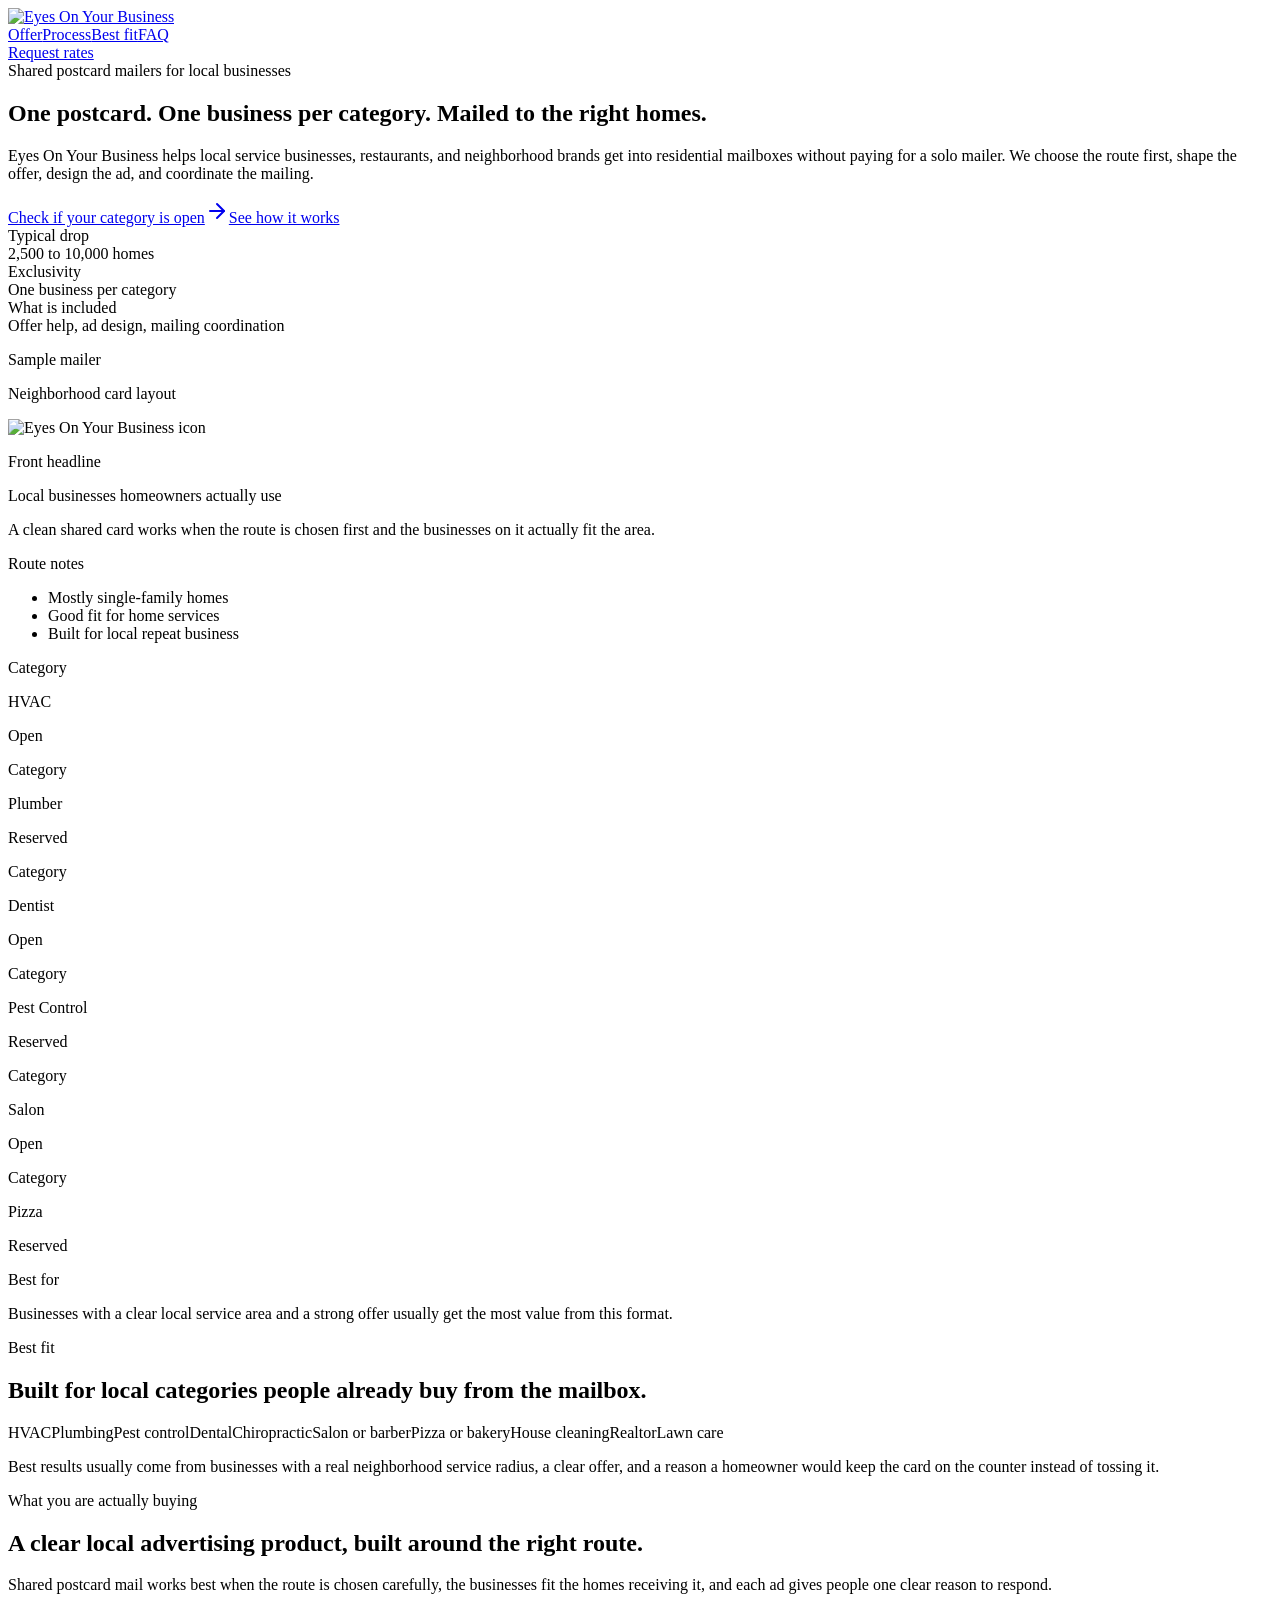
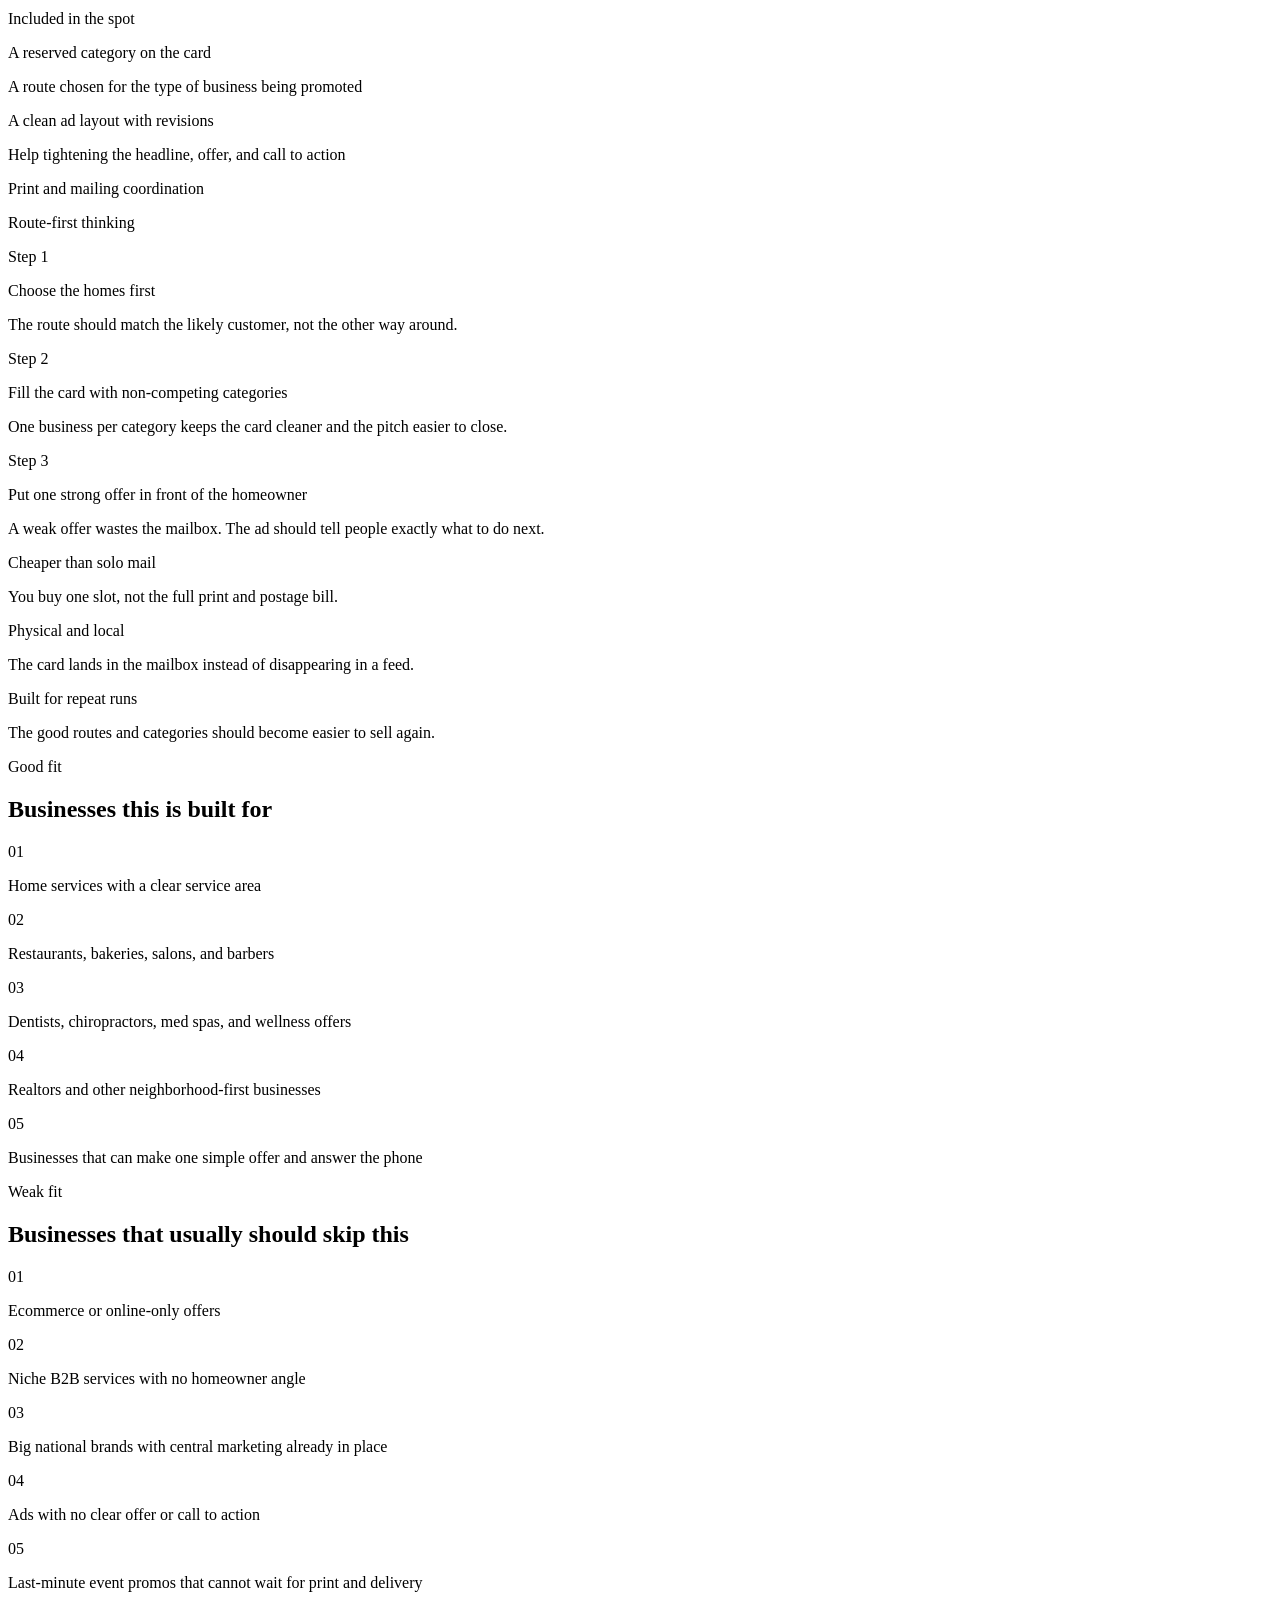
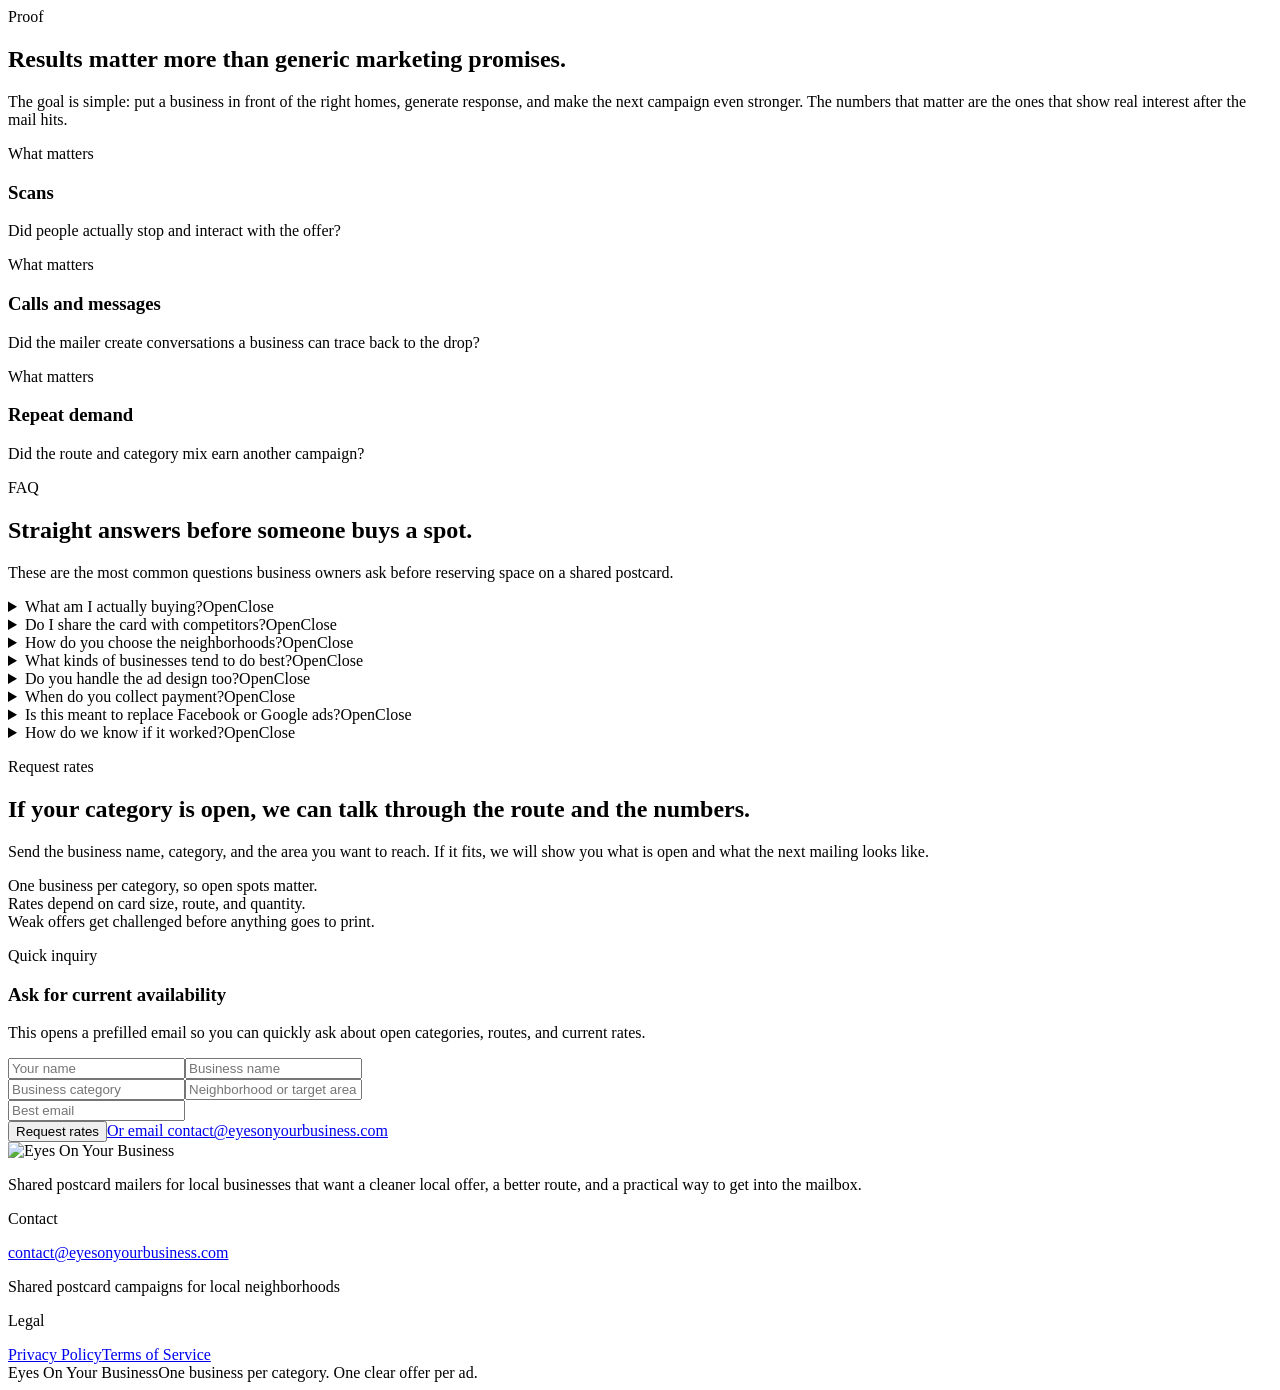
==== commit a84e871f: "Refine front-facing website copy" ====
--- a/index.html
+++ b/index.html
@@ -1 +1 @@
-<!DOCTYPE html><!--TsvK1MedHstE0xxe4a0Vs--><html lang="en" class="__variable_e29dc0 __variable_5a25e9"><head><meta charSet="utf-8"/><meta name="viewport" content="width=device-width, initial-scale=1"/><link rel="preload" href="/eyesonbusiness-preview/_next/static/media/26d0ba92e140f0dc-s.p.woff2" as="font" crossorigin="" type="font/woff2"/><link rel="preload" href="/eyesonbusiness-preview/_next/static/media/5611c55482296524-s.p.woff2" as="font" crossorigin="" type="font/woff2"/><link rel="preload" as="image" href="/eyesonbusiness-preview/branding/logo.svg"/><link rel="preload" as="image" href="/eyesonbusiness-preview/branding/icon.svg"/><link rel="stylesheet" href="/eyesonbusiness-preview/_next/static/css/d9333c06024cb23f.css" data-precedence="next"/><link rel="preload" as="script" fetchPriority="low" href="/eyesonbusiness-preview/_next/static/chunks/webpack-45bc272944edc042.js"/><script src="/eyesonbusiness-preview/_next/static/chunks/4bd1b696-c023c6e3521b1417.js" async=""></script><script src="/eyesonbusiness-preview/_next/static/chunks/255-0e4dbe160394a259.js" async=""></script><script src="/eyesonbusiness-preview/_next/static/chunks/main-app-482cc5000201fb1e.js" async=""></script><script src="/eyesonbusiness-preview/_next/static/chunks/909-9eb9e001d16de97f.js" async=""></script><script src="/eyesonbusiness-preview/_next/static/chunks/app/page-98d9364332dd9ce7.js" async=""></script><meta name="next-size-adjust" content=""/><title>Eyes On Your Business | Shared Postcard Mailers for Local Businesses</title><meta name="description" content="Shared direct-mail postcard campaigns for local businesses. Reach the right neighborhoods with category exclusivity, ad design, print coordination, and smarter route planning."/><meta property="og:title" content="Eyes On Your Business"/><meta property="og:description" content="Targeted shared postcard mailers that help local businesses get seen by homeowners."/><meta property="og:url" content="https://eyesonyourbusiness.com"/><meta property="og:site_name" content="Eyes On Your Business"/><meta property="og:type" content="website"/><meta name="twitter:card" content="summary_large_image"/><meta name="twitter:title" content="Eyes On Your Business"/><meta name="twitter:description" content="Shared postcard mailers for local businesses that want targeted neighborhood visibility."/><link rel="icon" href="/eyesonbusiness-preview/icon.svg?d7e8ae298963944c" type="image/svg+xml" sizes="any"/><script src="/eyesonbusiness-preview/_next/static/chunks/polyfills-42372ed130431b0a.js" noModule=""></script></head><body><div hidden=""><!--$--><!--/$--></div><header class="sticky top-0 z-40 border-b border-[#102542]/10 bg-[#f6f1e8]/90 backdrop-blur-sm"><div class="section-shell flex items-center justify-between gap-6 py-4"><a href="#top" class="flex items-center gap-3"><img src="/eyesonbusiness-preview/branding/logo.svg" alt="Eyes On Your Business" width="220" height="46"/></a><nav class="hidden items-center gap-8 text-sm text-[#334155] md:flex"><a href="#offer" class="transition hover:text-[#102542]">Offer</a><a href="#how-it-works" class="transition hover:text-[#102542]">Process</a><a href="#fit" class="transition hover:text-[#102542]">Best fit</a><a href="#faq" class="transition hover:text-[#102542]">FAQ</a></nav><a href="#contact" class="items-center justify-center border px-5 py-3 text-[0.8rem] font-semibold uppercase tracking-[0.18em] transition duration-200 focus-visible:outline-none focus-visible:ring-2 focus-visible:ring-ring focus-visible:ring-offset-2 focus-visible:ring-offset-[#f4eee3] disabled:pointer-events-none disabled:opacity-50 border-[#102542] bg-[#102542] text-[#fffaf2] hover:-translate-y-0.5 hover:bg-[#18365e] hidden md:inline-flex">Request rates</a></div></header><main><section id="top" class="pb-16 pt-10 md:pb-20 md:pt-16"><div class="section-shell grid gap-12 lg:grid-cols-[1.05fr_0.95fr] lg:items-start"><div><div class="stamp mb-6">Shared postcard mailers for local businesses</div><h1 class="headline max-w-4xl text-5xl font-semibold leading-[0.94] text-[#102542] sm:text-6xl lg:text-7xl">One postcard. One business per category. Mailed to the right homes.</h1><p class="mt-6 max-w-2xl text-lg leading-8 text-[#334155] md:text-xl">Eyes On Your Business helps local service businesses, restaurants, and neighborhood brands get into residential mailboxes without paying for a solo mailer. We choose the route first, shape the offer, design the ad, and coordinate the mailing.</p><div class="mt-8 flex flex-col gap-3 sm:flex-row"><a href="#contact" class="inline-flex items-center justify-center border px-5 py-3 text-[0.8rem] font-semibold uppercase tracking-[0.18em] transition duration-200 focus-visible:outline-none focus-visible:ring-2 focus-visible:ring-ring focus-visible:ring-offset-2 focus-visible:ring-offset-[#f4eee3] disabled:pointer-events-none disabled:opacity-50 border-[#102542] bg-[#102542] text-[#fffaf2] hover:-translate-y-0.5 hover:bg-[#18365e] w-full sm:w-auto">Check if your category is open<svg xmlns="http://www.w3.org/2000/svg" width="24" height="24" viewBox="0 0 24 24" fill="none" stroke="currentColor" stroke-width="2" stroke-linecap="round" stroke-linejoin="round" class="lucide lucide-arrow-right ml-2 h-4 w-4" aria-hidden="true"><path d="M5 12h14"></path><path d="m12 5 7 7-7 7"></path></svg></a><a href="#how-it-works" class="inline-flex items-center justify-center border px-5 py-3 text-[0.8rem] font-semibold uppercase tracking-[0.18em] transition duration-200 focus-visible:outline-none focus-visible:ring-2 focus-visible:ring-ring focus-visible:ring-offset-2 focus-visible:ring-offset-[#f4eee3] disabled:pointer-events-none disabled:opacity-50 border-[#102542]/20 bg-transparent text-[#102542] hover:-translate-y-0.5 hover:border-[#102542] hover:bg-white/60 w-full sm:w-auto">See how it works</a></div><div class="mt-10 grid gap-4 md:grid-cols-3"><div class="border border-[#102542]/12 bg-white/60 p-4"><div class="text-xs font-semibold uppercase tracking-[0.18em] text-[#5e6b7c]">Typical drop</div><div class="mt-3 text-base font-semibold leading-7 text-[#102542]">2,500 to 10,000 homes</div></div><div class="border border-[#102542]/12 bg-white/60 p-4"><div class="text-xs font-semibold uppercase tracking-[0.18em] text-[#5e6b7c]">Exclusivity</div><div class="mt-3 text-base font-semibold leading-7 text-[#102542]">One business per category</div></div><div class="border border-[#102542]/12 bg-white/60 p-4"><div class="text-xs font-semibold uppercase tracking-[0.18em] text-[#5e6b7c]">What is included</div><div class="mt-3 text-base font-semibold leading-7 text-[#102542]">Offer help, ad design, mailing coordination</div></div></div></div><div class="relative lg:pt-6"><div class="paper-panel relative overflow-hidden border-[1.5px] p-5 md:p-6"><div class="flex items-start justify-between gap-6 border-b border-[#102542]/10 pb-4"><div><p class="text-xs font-semibold uppercase tracking-[0.18em] text-[#ca5331]">Sample mailer</p><p class="headline mt-2 text-3xl font-semibold text-[#102542]">Neighborhood card layout</p></div><img src="/eyesonbusiness-preview/branding/icon.svg" alt="Eyes On Your Business icon" width="46" height="46"/></div><div class="mt-5 grid gap-3 sm:grid-cols-3"><div class="border border-[#102542]/12 bg-[#102542] p-4 text-[#fffaf2] sm:col-span-2"><p class="text-xs uppercase tracking-[0.18em] text-[#c9d5e6]">Front headline</p><p class="headline mt-3 text-3xl leading-tight">Local businesses homeowners actually use</p><p class="mt-4 text-sm leading-7 text-[#d9e3f1]">A clean shared card works when the route is chosen first and the businesses on it actually fit the area.</p></div><div class="border border-[#102542]/12 bg-[#fdf8ef] p-4"><p class="text-xs uppercase tracking-[0.18em] text-[#5e6b7c]">Route notes</p><ul class="mt-3 space-y-2 text-sm leading-6 text-[#102542]"><li>Mostly single-family homes</li><li>Good fit for home services</li><li>Built for local repeat business</li></ul></div><div class="border border-[#102542]/12 p-4 bg-white/70"><p class="text-xs uppercase tracking-[0.18em] text-[#5e6b7c]">Category</p><p class="mt-3 text-lg font-semibold text-[#102542]">HVAC</p><p class="mt-4 text-xs font-semibold uppercase tracking-[0.18em] text-[#ca5331]">Open</p></div><div class="border border-[#102542]/12 p-4 bg-[#eaf0f7]"><p class="text-xs uppercase tracking-[0.18em] text-[#5e6b7c]">Category</p><p class="mt-3 text-lg font-semibold text-[#102542]">Plumber</p><p class="mt-4 text-xs font-semibold uppercase tracking-[0.18em] text-[#ca5331]">Reserved</p></div><div class="border border-[#102542]/12 p-4 bg-white/70"><p class="text-xs uppercase tracking-[0.18em] text-[#5e6b7c]">Category</p><p class="mt-3 text-lg font-semibold text-[#102542]">Dentist</p><p class="mt-4 text-xs font-semibold uppercase tracking-[0.18em] text-[#ca5331]">Open</p></div><div class="border border-[#102542]/12 p-4 bg-white/70"><p class="text-xs uppercase tracking-[0.18em] text-[#5e6b7c]">Category</p><p class="mt-3 text-lg font-semibold text-[#102542]">Pest Control</p><p class="mt-4 text-xs font-semibold uppercase tracking-[0.18em] text-[#ca5331]">Reserved</p></div><div class="border border-[#102542]/12 p-4 bg-white/70"><p class="text-xs uppercase tracking-[0.18em] text-[#5e6b7c]">Category</p><p class="mt-3 text-lg font-semibold text-[#102542]">Salon</p><p class="mt-4 text-xs font-semibold uppercase tracking-[0.18em] text-[#ca5331]">Open</p></div><div class="border border-[#102542]/12 p-4 bg-white/70"><p class="text-xs uppercase tracking-[0.18em] text-[#5e6b7c]">Category</p><p class="mt-3 text-lg font-semibold text-[#102542]">Pizza</p><p class="mt-4 text-xs font-semibold uppercase tracking-[0.18em] text-[#ca5331]">Reserved</p></div></div></div><div class="tape-note absolute -bottom-6 left-5 max-w-xs rotate-[-3deg] p-4 md:left-auto md:right-6"><p class="text-xs font-semibold uppercase tracking-[0.18em] text-[#ca5331]">Operator note</p><p class="mt-2 text-sm leading-7 text-[#102542]">This works best for businesses with a clear local service radius and an offer worth putting in front of homeowners.</p></div></div></div></section><section class="pb-8 md:pb-10"><div class="section-shell grid gap-6 border-y border-[#102542]/10 py-8 lg:grid-cols-[0.78fr_1.22fr] lg:items-start"><div><p class="section-eyebrow">Best fit</p><h2 class="headline mt-3 text-3xl font-semibold text-[#102542] md:text-4xl">Built for local categories people already buy from the mailbox.</h2></div><div><div class="flex flex-wrap gap-3"><span class="border border-[#102542]/12 bg-white/65 px-4 py-2 text-sm text-[#102542]">HVAC</span><span class="border border-[#102542]/12 bg-white/65 px-4 py-2 text-sm text-[#102542]">Plumbing</span><span class="border border-[#102542]/12 bg-white/65 px-4 py-2 text-sm text-[#102542]">Pest control</span><span class="border border-[#102542]/12 bg-white/65 px-4 py-2 text-sm text-[#102542]">Dental</span><span class="border border-[#102542]/12 bg-white/65 px-4 py-2 text-sm text-[#102542]">Chiropractic</span><span class="border border-[#102542]/12 bg-white/65 px-4 py-2 text-sm text-[#102542]">Salon or barber</span><span class="border border-[#102542]/12 bg-white/65 px-4 py-2 text-sm text-[#102542]">Pizza or bakery</span><span class="border border-[#102542]/12 bg-white/65 px-4 py-2 text-sm text-[#102542]">House cleaning</span><span class="border border-[#102542]/12 bg-white/65 px-4 py-2 text-sm text-[#102542]">Realtor</span><span class="border border-[#102542]/12 bg-white/65 px-4 py-2 text-sm text-[#102542]">Lawn care</span></div><p class="mt-5 max-w-3xl text-sm leading-7 text-[#5e6b7c]">Best results usually come from businesses with a real neighborhood service radius, a clear offer, and a reason a homeowner would keep the card on the counter instead of tossing it.</p></div></div></section><section id="offer" class="py-16 md:py-20"><div class="section-shell grid gap-10 lg:grid-cols-[0.82fr_1.18fr] lg:items-start"><div><p class="section-eyebrow">What you are actually buying</p><h2 class="headline mt-4 text-4xl font-semibold text-[#102542] md:text-5xl">Not vague exposure. A structured local ad product.</h2><p class="mt-6 text-lg leading-8 text-[#334155]">A good shared postcard is simple. Pick the neighborhood first. Match the right categories to it. Give each business one clear offer. Mail it cleanly. Then look at what earned attention and what deserves another drop.</p></div><div class="grid gap-5"><div class="paper-panel grid gap-0 border-[1.5px] lg:grid-cols-[0.9fr_1.1fr]"><div class="border-b border-[#102542]/10 p-6 lg:border-b-0 lg:border-r"><p class="text-xs font-semibold uppercase tracking-[0.18em] text-[#5e6b7c]">Included in the spot</p><div class="mt-5 space-y-4 text-[#102542]"><div class="border-b border-[#102542]/10 pb-4 last:border-b-0 last:pb-0"><p class="text-base leading-7">A reserved category on the card</p></div><div class="border-b border-[#102542]/10 pb-4 last:border-b-0 last:pb-0"><p class="text-base leading-7">A route chosen for the type of business being promoted</p></div><div class="border-b border-[#102542]/10 pb-4 last:border-b-0 last:pb-0"><p class="text-base leading-7">A clean ad layout with revisions</p></div><div class="border-b border-[#102542]/10 pb-4 last:border-b-0 last:pb-0"><p class="text-base leading-7">Help tightening the headline, offer, and call to action</p></div><div class="border-b border-[#102542]/10 pb-4 last:border-b-0 last:pb-0"><p class="text-base leading-7">Print and mailing coordination</p></div></div></div><div class="bg-[#102542] p-6 text-[#fffaf2]"><p class="text-xs font-semibold uppercase tracking-[0.18em] text-[#d5dfec]">Route-first thinking</p><div class="mt-5 space-y-5"><div><p class="text-sm uppercase tracking-[0.14em] text-[#8fb3d9]">Step 1</p><p class="mt-2 text-lg font-semibold">Choose the homes first</p><p class="mt-2 text-sm leading-7 text-[#d9e3f1]">The route should match the likely customer, not the other way around.</p></div><div><p class="text-sm uppercase tracking-[0.14em] text-[#8fb3d9]">Step 2</p><p class="mt-2 text-lg font-semibold">Fill the card with non-competing categories</p><p class="mt-2 text-sm leading-7 text-[#d9e3f1]">One business per category keeps the card cleaner and the pitch easier to close.</p></div><div><p class="text-sm uppercase tracking-[0.14em] text-[#8fb3d9]">Step 3</p><p class="mt-2 text-lg font-semibold">Put one strong offer in front of the homeowner</p><p class="mt-2 text-sm leading-7 text-[#d9e3f1]">A weak offer wastes the mailbox. The ad should tell people exactly what to do next.</p></div></div></div></div><div class="grid gap-4 md:grid-cols-3"><div class="border border-[#102542]/12 bg-white/60 p-5"><p class="text-lg font-semibold text-[#102542]">Cheaper than solo mail</p><p class="mt-3 text-sm leading-7 text-[#5e6b7c]">You buy one slot, not the full print and postage bill.</p></div><div class="border border-[#102542]/12 bg-white/60 p-5"><p class="text-lg font-semibold text-[#102542]">Physical and local</p><p class="mt-3 text-sm leading-7 text-[#5e6b7c]">The card lands in the mailbox instead of disappearing in a feed.</p></div><div class="border border-[#102542]/12 bg-white/60 p-5"><p class="text-lg font-semibold text-[#102542]">Built for repeat runs</p><p class="mt-3 text-sm leading-7 text-[#5e6b7c]">The good routes and categories should become easier to sell again.</p></div></div></div></div></section><section id="fit" class="py-16 md:py-20"><div class="section-shell grid gap-8 lg:grid-cols-2"><div class="paper-panel border-[1.5px] p-6 md:p-8"><p class="section-eyebrow">Good fit</p><h2 class="headline mt-4 text-4xl font-semibold text-[#102542]">Businesses this is built for</h2><div class="mt-6 space-y-4"><div class="flex gap-4 border-b border-[#102542]/10 pb-4 last:border-b-0 last:pb-0"><div class="headline text-2xl font-semibold text-[#ca5331]">0<!-- -->1</div><p class="pt-1 text-base leading-7 text-[#102542]">Home services with a clear service area</p></div><div class="flex gap-4 border-b border-[#102542]/10 pb-4 last:border-b-0 last:pb-0"><div class="headline text-2xl font-semibold text-[#ca5331]">0<!-- -->2</div><p class="pt-1 text-base leading-7 text-[#102542]">Restaurants, bakeries, salons, and barbers</p></div><div class="flex gap-4 border-b border-[#102542]/10 pb-4 last:border-b-0 last:pb-0"><div class="headline text-2xl font-semibold text-[#ca5331]">0<!-- -->3</div><p class="pt-1 text-base leading-7 text-[#102542]">Dentists, chiropractors, med spas, and wellness offers</p></div><div class="flex gap-4 border-b border-[#102542]/10 pb-4 last:border-b-0 last:pb-0"><div class="headline text-2xl font-semibold text-[#ca5331]">0<!-- -->4</div><p class="pt-1 text-base leading-7 text-[#102542]">Realtors and other neighborhood-first businesses</p></div><div class="flex gap-4 border-b border-[#102542]/10 pb-4 last:border-b-0 last:pb-0"><div class="headline text-2xl font-semibold text-[#ca5331]">0<!-- -->5</div><p class="pt-1 text-base leading-7 text-[#102542]">Businesses that can make one simple offer and answer the phone</p></div></div></div><div class="border border-[#102542]/12 bg-[#102542] p-6 text-[#fffaf2] md:p-8"><p class="section-eyebrow before:bg-[#ca5331] text-[#f2b29f]">Weak fit</p><h2 class="headline mt-4 text-4xl font-semibold">Businesses that usually should skip this</h2><div class="mt-6 space-y-4"><div class="flex gap-4 border-b border-white/10 pb-4 last:border-b-0 last:pb-0"><div class="headline text-2xl font-semibold text-[#f2b29f]">0<!-- -->1</div><p class="pt-1 text-base leading-7 text-[#e2e8f0]">Ecommerce or online-only offers</p></div><div class="flex gap-4 border-b border-white/10 pb-4 last:border-b-0 last:pb-0"><div class="headline text-2xl font-semibold text-[#f2b29f]">0<!-- -->2</div><p class="pt-1 text-base leading-7 text-[#e2e8f0]">Niche B2B services with no homeowner angle</p></div><div class="flex gap-4 border-b border-white/10 pb-4 last:border-b-0 last:pb-0"><div class="headline text-2xl font-semibold text-[#f2b29f]">0<!-- -->3</div><p class="pt-1 text-base leading-7 text-[#e2e8f0]">Big national brands with central marketing already in place</p></div><div class="flex gap-4 border-b border-white/10 pb-4 last:border-b-0 last:pb-0"><div class="headline text-2xl font-semibold text-[#f2b29f]">0<!-- -->4</div><p class="pt-1 text-base leading-7 text-[#e2e8f0]">Ads with no clear offer or call to action</p></div><div class="flex gap-4 border-b border-white/10 pb-4 last:border-b-0 last:pb-0"><div class="headline text-2xl font-semibold text-[#f2b29f]">0<!-- -->5</div><p class="pt-1 text-base leading-7 text-[#e2e8f0]">Last-minute event promos that cannot wait for print and delivery</p></div></div></div></div></section><section class="py-16 md:py-20"><div class="section-shell grid gap-8 lg:grid-cols-[0.82fr_1.18fr] lg:items-start"><div><p class="section-eyebrow">Proof</p><h2 class="headline mt-4 text-4xl font-semibold text-[#102542] md:text-5xl">No fake testimonials. The proof should come from the mailing.</h2><p class="mt-6 text-lg leading-8 text-[#334155]">This business is early. I am not going to pad the site with invented quote blocks and made-up results. What matters is whether a campaign gets scanned, called, remembered, and booked again.</p></div><div class="grid gap-4 md:grid-cols-3"><div class="paper-panel border-[1.5px] p-5"><p class="text-xs font-semibold uppercase tracking-[0.18em] text-[#ca5331]">What matters</p><h3 class="mt-3 text-2xl font-semibold text-[#102542]">Scans</h3><p class="mt-3 text-sm leading-7 text-[#5e6b7c]">Did people actually stop and interact with the offer?</p></div><div class="paper-panel border-[1.5px] p-5"><p class="text-xs font-semibold uppercase tracking-[0.18em] text-[#ca5331]">What matters</p><h3 class="mt-3 text-2xl font-semibold text-[#102542]">Calls and messages</h3><p class="mt-3 text-sm leading-7 text-[#5e6b7c]">Did the mailer create conversations a business can trace back to the drop?</p></div><div class="paper-panel border-[1.5px] p-5"><p class="text-xs font-semibold uppercase tracking-[0.18em] text-[#ca5331]">What matters</p><h3 class="mt-3 text-2xl font-semibold text-[#102542]">Repeat demand</h3><p class="mt-3 text-sm leading-7 text-[#5e6b7c]">Did the route and category mix earn another campaign?</p></div></div></div></section><section id="faq" class="py-16 md:py-20"><div class="section-shell grid gap-8 lg:grid-cols-[0.78fr_1.22fr]"><div><p class="section-eyebrow">FAQ</p><h2 class="headline mt-4 text-4xl font-semibold text-[#102542] md:text-5xl">Straight answers before someone buys a spot.</h2><p class="mt-6 text-lg leading-8 text-[#334155]">This should read like a real operator business, not a pitch deck. The questions below are the ones a sane local business owner asks before saying yes.</p></div><div class="border-t border-[#102542]/12"><details class="group border-b border-[#102542]/12 py-5"><summary class="flex cursor-pointer list-none items-start justify-between gap-6 text-left"><span class="text-lg font-semibold text-[#102542]">What am I actually buying?</span><span class="mt-1 text-xs font-semibold uppercase tracking-[0.18em] text-[#ca5331] group-open:hidden">Open</span><span class="mt-1 hidden text-xs font-semibold uppercase tracking-[0.18em] text-[#ca5331] group-open:block">Close</span></summary><p class="max-w-3xl pt-4 text-sm leading-7 text-[#5e6b7c]">A reserved spot on a shared postcard mailed to a selected residential route, plus help with the offer, the ad, and mailing coordination.</p></details><details class="group border-b border-[#102542]/12 py-5"><summary class="flex cursor-pointer list-none items-start justify-between gap-6 text-left"><span class="text-lg font-semibold text-[#102542]">Do I share the card with competitors?</span><span class="mt-1 text-xs font-semibold uppercase tracking-[0.18em] text-[#ca5331] group-open:hidden">Open</span><span class="mt-1 hidden text-xs font-semibold uppercase tracking-[0.18em] text-[#ca5331] group-open:block">Close</span></summary><p class="max-w-3xl pt-4 text-sm leading-7 text-[#5e6b7c]">No. The model is one business per category per card. If your category is already taken, it is closed for that drop.</p></details><details class="group border-b border-[#102542]/12 py-5"><summary class="flex cursor-pointer list-none items-start justify-between gap-6 text-left"><span class="text-lg font-semibold text-[#102542]">How do you choose the neighborhoods?</span><span class="mt-1 text-xs font-semibold uppercase tracking-[0.18em] text-[#ca5331] group-open:hidden">Open</span><span class="mt-1 hidden text-xs font-semibold uppercase tracking-[0.18em] text-[#ca5331] group-open:block">Close</span></summary><p class="max-w-3xl pt-4 text-sm leading-7 text-[#5e6b7c]">Routes are picked first, based on the kind of business being promoted. The goal is to match the homes to the offer, not stuff random advertisers onto a card and hope for the best.</p></details><details class="group border-b border-[#102542]/12 py-5"><summary class="flex cursor-pointer list-none items-start justify-between gap-6 text-left"><span class="text-lg font-semibold text-[#102542]">What kinds of businesses tend to do best?</span><span class="mt-1 text-xs font-semibold uppercase tracking-[0.18em] text-[#ca5331] group-open:hidden">Open</span><span class="mt-1 hidden text-xs font-semibold uppercase tracking-[0.18em] text-[#ca5331] group-open:block">Close</span></summary><p class="max-w-3xl pt-4 text-sm leading-7 text-[#5e6b7c]">Home services, dental, wellness, restaurants, salons, and other local businesses with a clear homeowner offer usually fit best.</p></details><details class="group border-b border-[#102542]/12 py-5"><summary class="flex cursor-pointer list-none items-start justify-between gap-6 text-left"><span class="text-lg font-semibold text-[#102542]">Do you handle the ad design too?</span><span class="mt-1 text-xs font-semibold uppercase tracking-[0.18em] text-[#ca5331] group-open:hidden">Open</span><span class="mt-1 hidden text-xs font-semibold uppercase tracking-[0.18em] text-[#ca5331] group-open:block">Close</span></summary><p class="max-w-3xl pt-4 text-sm leading-7 text-[#5e6b7c]">Yes. We help put together a clean ad with one clear offer, sensible copy, and the details a homeowner needs to act.</p></details><details class="group border-b border-[#102542]/12 py-5"><summary class="flex cursor-pointer list-none items-start justify-between gap-6 text-left"><span class="text-lg font-semibold text-[#102542]">When do you collect payment?</span><span class="mt-1 text-xs font-semibold uppercase tracking-[0.18em] text-[#ca5331] group-open:hidden">Open</span><span class="mt-1 hidden text-xs font-semibold uppercase tracking-[0.18em] text-[#ca5331] group-open:block">Close</span></summary><p class="max-w-3xl pt-4 text-sm leading-7 text-[#5e6b7c]">Before the spot is reserved and before design starts. That keeps the campaign real and avoids soft holds that waste time.</p></details><details class="group border-b border-[#102542]/12 py-5"><summary class="flex cursor-pointer list-none items-start justify-between gap-6 text-left"><span class="text-lg font-semibold text-[#102542]">Is this meant to replace Facebook or Google ads?</span><span class="mt-1 text-xs font-semibold uppercase tracking-[0.18em] text-[#ca5331] group-open:hidden">Open</span><span class="mt-1 hidden text-xs font-semibold uppercase tracking-[0.18em] text-[#ca5331] group-open:block">Close</span></summary><p class="max-w-3xl pt-4 text-sm leading-7 text-[#5e6b7c]">No. This works better as an additional local channel. It gives you physical visibility in the mailbox while your digital ads do their own job.</p></details><details class="group border-b border-[#102542]/12 py-5"><summary class="flex cursor-pointer list-none items-start justify-between gap-6 text-left"><span class="text-lg font-semibold text-[#102542]">How do we know if it worked?</span><span class="mt-1 text-xs font-semibold uppercase tracking-[0.18em] text-[#ca5331] group-open:hidden">Open</span><span class="mt-1 hidden text-xs font-semibold uppercase tracking-[0.18em] text-[#ca5331] group-open:block">Close</span></summary><p class="max-w-3xl pt-4 text-sm leading-7 text-[#5e6b7c]">The first signals are simple: scans, calls, messages, and whether the business wants another drop in the same or a better route.</p></details></div></div></section><section id="contact" class="py-16 md:py-20"><div class="section-shell"><div class="paper-panel border-[1.5px] p-6 md:p-10"><div class="grid gap-10 lg:grid-cols-[0.85fr_1.15fr] lg:items-start"><div><p class="section-eyebrow">Request rates</p><h2 class="headline mt-4 text-4xl font-semibold text-[#102542] md:text-5xl">If your category is open, we can talk through the route and the numbers.</h2><p class="mt-6 text-lg leading-8 text-[#334155]">Send the business name, category, and the area you want to reach. If it fits, we will show you what is open and what the next mailing looks like.</p><div class="mt-8 grid gap-4"><div class="border border-[#102542]/12 bg-white/70 p-4 text-sm leading-7 text-[#102542]">One business per category, so open spots matter.</div><div class="border border-[#102542]/12 bg-white/70 p-4 text-sm leading-7 text-[#102542]">Rates depend on card size, route, and quantity.</div><div class="border border-[#102542]/12 bg-white/70 p-4 text-sm leading-7 text-[#102542]">Weak offers get challenged before anything goes to print.</div></div></div><div class="border border-[#102542]/12 bg-[#fffaf2] p-5 md:p-6"><p class="text-xs font-semibold uppercase tracking-[0.18em] text-[#ca5331]">Quick inquiry</p><h3 class="headline mt-3 text-3xl font-semibold text-[#102542]">Ask for current availability</h3><p class="mt-3 text-sm leading-7 text-[#5e6b7c]">This opens a prefilled email. It is simple, fast, and good enough for a real first version.</p><div class="mt-6"><form class="grid gap-3"><div class="grid gap-3 md:grid-cols-2"><input class="h-12 w-full border border-[#102542]/18 bg-white/80 px-4 text-sm text-[#102542] outline-none transition placeholder:text-[#5e6b7c] focus:border-[#ca5331]/60 focus:ring-2 focus:ring-[#ca5331]/15" placeholder="Your name" required="" value=""/><input class="h-12 w-full border border-[#102542]/18 bg-white/80 px-4 text-sm text-[#102542] outline-none transition placeholder:text-[#5e6b7c] focus:border-[#ca5331]/60 focus:ring-2 focus:ring-[#ca5331]/15" placeholder="Business name" required="" value=""/></div><div class="grid gap-3 md:grid-cols-2"><input class="h-12 w-full border border-[#102542]/18 bg-white/80 px-4 text-sm text-[#102542] outline-none transition placeholder:text-[#5e6b7c] focus:border-[#ca5331]/60 focus:ring-2 focus:ring-[#ca5331]/15" placeholder="Business category" value=""/><input class="h-12 w-full border border-[#102542]/18 bg-white/80 px-4 text-sm text-[#102542] outline-none transition placeholder:text-[#5e6b7c] focus:border-[#ca5331]/60 focus:ring-2 focus:ring-[#ca5331]/15" placeholder="Neighborhood or target area" value=""/></div><input class="h-12 w-full border border-[#102542]/18 bg-white/80 px-4 text-sm text-[#102542] outline-none transition placeholder:text-[#5e6b7c] focus:border-[#ca5331]/60 focus:ring-2 focus:ring-[#ca5331]/15" type="email" placeholder="Best email" required="" value=""/><div class="flex flex-col items-start gap-3 pt-2 sm:flex-row sm:items-center"><button class="inline-flex items-center justify-center border px-5 py-3 text-[0.8rem] font-semibold uppercase tracking-[0.18em] transition duration-200 focus-visible:outline-none focus-visible:ring-2 focus-visible:ring-ring focus-visible:ring-offset-2 focus-visible:ring-offset-[#f4eee3] disabled:pointer-events-none disabled:opacity-50 border-[#102542] bg-[#102542] text-[#fffaf2] hover:-translate-y-0.5 hover:bg-[#18365e]" type="submit">Request rates</button><a href="mailto:contact@eyesonyourbusiness.com?subject=Postcard%20category%20inquiry&amp;body=Name%3A%20%0ABusiness%3A%20%0ACategory%3A%20%0AArea%20I%20want%20to%20reach%3A%20%0AEmail%3A%20%0A%0AI%20want%20to%20know%20if%20my%20category%20is%20open%20and%20what%20the%20current%20rates%20look%20like." class="text-sm font-medium text-[#ca5331] transition hover:text-[#a23c20]">Or email contact@eyesonyourbusiness.com</a></div></form></div></div></div></div></div></section></main><footer class="pb-10 pt-4"><div class="section-shell border-t border-[#102542]/12 pt-8"><div class="grid gap-8 md:grid-cols-[1.1fr_0.9fr] md:items-start"><div class="max-w-xl"><img src="/eyesonbusiness-preview/branding/logo.svg" alt="Eyes On Your Business" width="210" height="44"/><p class="mt-4 text-sm leading-7 text-[#5e6b7c]">Shared postcard mailers for local businesses that want a cleaner local offer, a better route, and a practical way to get into the mailbox.</p></div><div class="grid gap-8 text-sm text-[#334155] sm:grid-cols-2"><div><p class="text-xs font-semibold uppercase tracking-[0.18em] text-[#ca5331]">Contact</p><div class="mt-3 space-y-2"><a href="mailto:contact@eyesonyourbusiness.com" class="transition hover:text-[#102542]">contact@eyesonyourbusiness.com</a><p>Shared postcard campaigns for local neighborhoods</p></div></div><div><p class="text-xs font-semibold uppercase tracking-[0.18em] text-[#ca5331]">Legal</p><div class="mt-3 space-y-2"><a href="/eyesonbusiness-preview/legal/privacy" class="transition hover:text-[#102542]">Privacy Policy</a><a href="/eyesonbusiness-preview/legal/terms" class="block transition hover:text-[#102542]">Terms of Service</a></div></div></div></div><div class="mt-8 flex flex-col gap-2 border-t border-[#102542]/12 pt-5 text-xs uppercase tracking-[0.18em] text-[#7b8794] md:flex-row md:items-center md:justify-between"><span>Eyes On Your Business</span><span>One business per category. One clear offer per ad.</span></div></div></footer><!--$--><!--/$--><script src="/eyesonbusiness-preview/_next/static/chunks/webpack-45bc272944edc042.js" id="_R_" async=""></script><script>(self.__next_f=self.__next_f||[]).push([0])</script><script>self.__next_f.push([1,"1:\"$Sreact.fragment\"\n2:I[9766,[],\"\"]\n3:I[8924,[],\"\"]\n10:I[7150,[],\"\"]\n:HL[\"/eyesonbusiness-preview/_next/static/media/26d0ba92e140f0dc-s.p.woff2\",\"font\",{\"crossOrigin\":\"\",\"type\":\"font/woff2\"}]\n:HL[\"/eyesonbusiness-preview/_next/static/media/5611c55482296524-s.p.woff2\",\"font\",{\"crossOrigin\":\"\",\"type\":\"font/woff2\"}]\n:HL[\"/eyesonbusiness-preview/_next/static/css/d9333c06024cb23f.css\",\"style\"]\n"])</script><script>self.__next_f.push([1,"0:{\"P\":null,\"b\":\"TsvK1MedHstE0xxe4a0Vs\",\"p\":\"/eyesonbusiness-preview\",\"c\":[\"\",\"\"],\"i\":false,\"f\":[[[\"\",{\"children\":[\"__PAGE__\",{}]},\"$undefined\",\"$undefined\",true],[\"\",[\"$\",\"$1\",\"c\",{\"children\":[[[\"$\",\"link\",\"0\",{\"rel\":\"stylesheet\",\"href\":\"/eyesonbusiness-preview/_next/static/css/d9333c06024cb23f.css\",\"precedence\":\"next\",\"crossOrigin\":\"$undefined\",\"nonce\":\"$undefined\"}]],[\"$\",\"html\",null,{\"lang\":\"en\",\"className\":\"__variable_e29dc0 __variable_5a25e9\",\"children\":[\"$\",\"body\",null,{\"children\":[\"$\",\"$L2\",null,{\"parallelRouterKey\":\"children\",\"error\":\"$undefined\",\"errorStyles\":\"$undefined\",\"errorScripts\":\"$undefined\",\"template\":[\"$\",\"$L3\",null,{}],\"templateStyles\":\"$undefined\",\"templateScripts\":\"$undefined\",\"notFound\":[[[\"$\",\"title\",null,{\"children\":\"404: This page could not be found.\"}],[\"$\",\"div\",null,{\"style\":{\"fontFamily\":\"system-ui,\\\"Segoe UI\\\",Roboto,Helvetica,Arial,sans-serif,\\\"Apple Color Emoji\\\",\\\"Segoe UI Emoji\\\"\",\"height\":\"100vh\",\"textAlign\":\"center\",\"display\":\"flex\",\"flexDirection\":\"column\",\"alignItems\":\"center\",\"justifyContent\":\"center\"},\"children\":[\"$\",\"div\",null,{\"children\":[[\"$\",\"style\",null,{\"dangerouslySetInnerHTML\":{\"__html\":\"body{color:#000;background:#fff;margin:0}.next-error-h1{border-right:1px solid rgba(0,0,0,.3)}@media (prefers-color-scheme:dark){body{color:#fff;background:#000}.next-error-h1{border-right:1px solid rgba(255,255,255,.3)}}\"}}],[\"$\",\"h1\",null,{\"className\":\"next-error-h1\",\"style\":{\"display\":\"inline-block\",\"margin\":\"0 20px 0 0\",\"padding\":\"0 23px 0 0\",\"fontSize\":24,\"fontWeight\":500,\"verticalAlign\":\"top\",\"lineHeight\":\"49px\"},\"children\":404}],[\"$\",\"div\",null,{\"style\":{\"display\":\"inline-block\"},\"children\":[\"$\",\"h2\",null,{\"style\":{\"fontSize\":14,\"fontWeight\":400,\"lineHeight\":\"49px\",\"margin\":0},\"children\":\"This page could not be found.\"}]}]]}]}]],[]],\"forbidden\":\"$undefined\",\"unauthorized\":\"$undefined\"}]}]}]]}],{\"children\":[\"__PAGE__\",[\"$\",\"$1\",\"c\",{\"children\":[[[\"$\",\"header\",null,{\"className\":\"sticky top-0 z-40 border-b border-[#102542]/10 bg-[#f6f1e8]/90 backdrop-blur-sm\",\"children\":[\"$\",\"div\",null,{\"className\":\"section-shell flex items-center justify-between gap-6 py-4\",\"children\":[[\"$\",\"a\",null,{\"href\":\"#top\",\"className\":\"flex items-center gap-3\",\"children\":[\"$\",\"img\",null,{\"src\":\"/eyesonbusiness-preview/branding/logo.svg\",\"alt\":\"Eyes On Your Business\",\"width\":220,\"height\":46}]}],[\"$\",\"nav\",null,{\"className\":\"hidden items-center gap-8 text-sm text-[#334155] md:flex\",\"children\":[[\"$\",\"a\",null,{\"href\":\"#offer\",\"className\":\"transition hover:text-[#102542]\",\"children\":\"Offer\"}],[\"$\",\"a\",null,{\"href\":\"#how-it-works\",\"className\":\"transition hover:text-[#102542]\",\"children\":\"Process\"}],[\"$\",\"a\",null,{\"href\":\"#fit\",\"className\":\"transition hover:text-[#102542]\",\"children\":\"Best fit\"}],[\"$\",\"a\",null,{\"href\":\"#faq\",\"className\":\"transition hover:text-[#102542]\",\"children\":\"FAQ\"}]]}],[\"$\",\"a\",null,{\"href\":\"#contact\",\"className\":\"items-center justify-center border px-5 py-3 text-[0.8rem] font-semibold uppercase tracking-[0.18em] transition duration-200 focus-visible:outline-none focus-visible:ring-2 focus-visible:ring-ring focus-visible:ring-offset-2 focus-visible:ring-offset-[#f4eee3] disabled:pointer-events-none disabled:opacity-50 border-[#102542] bg-[#102542] text-[#fffaf2] hover:-translate-y-0.5 hover:bg-[#18365e] hidden md:inline-flex\",\"children\":\"Request rates\"}]]}]}],[\"$\",\"main\",null,{\"children\":[[\"$\",\"section\",null,{\"id\":\"top\",\"className\":\"pb-16 pt-10 md:pb-20 md:pt-16\",\"children\":[\"$\",\"div\",null,{\"className\":\"section-shell grid gap-12 lg:grid-cols-[1.05fr_0.95fr] lg:items-start\",\"children\":[[\"$\",\"div\",null,{\"children\":[[\"$\",\"div\",null,{\"className\":\"stamp mb-6\",\"children\":\"Shared postcard mailers for local businesses\"}],[\"$\",\"h1\",null,{\"className\":\"headline max-w-4xl text-5xl font-semibold leading-[0.94] text-[#102542] sm:text-6xl lg:text-7xl\",\"children\":\"One postcard. One business per category. Mailed to the right homes.\"}],[\"$\",\"p\",null,{\"className\":\"mt-6 max-w-2xl text-lg leading-8 text-[#334155] md:text-xl\",\"children\":\"Eyes On Your Business helps local service businesses, restaurants, and neighborhood brands get into residential mailboxes without paying for a solo mailer. We choose the route first, shape the offer, design the ad, and coordinate the mailing.\"}],\"$L4\",\"$L5\"]}],\"$L6\"]}]}],\"$L7\",\"$L8\",\"$L9\",\"$La\",\"$Lb\",\"$Lc\"]}],\"$Ld\"],null,\"$Le\"]}],{},null,false]},null,false],\"$Lf\",false]],\"m\":\"$undefined\",\"G\":[\"$10\",[]],\"s\":false,\"S\":true}\n"])</script><script>self.__next_f.push([1,"1e:I[5050,[\"909\",\"static/chunks/909-9eb9e001d16de97f.js\",\"974\",\"static/chunks/app/page-98d9364332dd9ce7.js\"],\"ContactForm\"]\n1f:I[4431,[],\"OutletBoundary\"]\n21:I[5278,[],\"AsyncMetadataOutlet\"]\n23:I[4431,[],\"ViewportBoundary\"]\n25:I[4431,[],\"MetadataBoundary\"]\n26:\"$Sreact.suspense\"\n"])</script><script>self.__next_f.push([1,"4:[\"$\",\"div\",null,{\"className\":\"mt-8 flex flex-col gap-3 sm:flex-row\",\"children\":[[\"$\",\"a\",null,{\"href\":\"#contact\",\"className\":\"inline-flex items-center justify-center border px-5 py-3 text-[0.8rem] font-semibold uppercase tracking-[0.18em] transition duration-200 focus-visible:outline-none focus-visible:ring-2 focus-visible:ring-ring focus-visible:ring-offset-2 focus-visible:ring-offset-[#f4eee3] disabled:pointer-events-none disabled:opacity-50 border-[#102542] bg-[#102542] text-[#fffaf2] hover:-translate-y-0.5 hover:bg-[#18365e] w-full sm:w-auto\",\"children\":[\"Check if your category is open\",[\"$\",\"svg\",null,{\"ref\":\"$undefined\",\"xmlns\":\"http://www.w3.org/2000/svg\",\"width\":24,\"height\":24,\"viewBox\":\"0 0 24 24\",\"fill\":\"none\",\"stroke\":\"currentColor\",\"strokeWidth\":2,\"strokeLinecap\":\"round\",\"strokeLinejoin\":\"round\",\"className\":\"lucide lucide-arrow-right ml-2 h-4 w-4\",\"aria-hidden\":\"true\",\"children\":[[\"$\",\"path\",\"1ays0h\",{\"d\":\"M5 12h14\"}],[\"$\",\"path\",\"xquz4c\",{\"d\":\"m12 5 7 7-7 7\"}],\"$undefined\"]}]]}],[\"$\",\"a\",null,{\"href\":\"#how-it-works\",\"className\":\"inline-flex items-center justify-center border px-5 py-3 text-[0.8rem] font-semibold uppercase tracking-[0.18em] transition duration-200 focus-visible:outline-none focus-visible:ring-2 focus-visible:ring-ring focus-visible:ring-offset-2 focus-visible:ring-offset-[#f4eee3] disabled:pointer-events-none disabled:opacity-50 border-[#102542]/20 bg-transparent text-[#102542] hover:-translate-y-0.5 hover:border-[#102542] hover:bg-white/60 w-full sm:w-auto\",\"children\":\"See how it works\"}]]}]\n"])</script><script>self.__next_f.push([1,"5:[\"$\",\"div\",null,{\"className\":\"mt-10 grid gap-4 md:grid-cols-3\",\"children\":[[\"$\",\"div\",\"Typical drop\",{\"className\":\"border border-[#102542]/12 bg-white/60 p-4\",\"children\":[[\"$\",\"div\",null,{\"className\":\"text-xs font-semibold uppercase tracking-[0.18em] text-[#5e6b7c]\",\"children\":\"Typical drop\"}],[\"$\",\"div\",null,{\"className\":\"mt-3 text-base font-semibold leading-7 text-[#102542]\",\"children\":\"2,500 to 10,000 homes\"}]]}],[\"$\",\"div\",\"Exclusivity\",{\"className\":\"border border-[#102542]/12 bg-white/60 p-4\",\"children\":[[\"$\",\"div\",null,{\"className\":\"text-xs font-semibold uppercase tracking-[0.18em] text-[#5e6b7c]\",\"children\":\"Exclusivity\"}],[\"$\",\"div\",null,{\"className\":\"mt-3 text-base font-semibold leading-7 text-[#102542]\",\"children\":\"One business per category\"}]]}],[\"$\",\"div\",\"What is included\",{\"className\":\"border border-[#102542]/12 bg-white/60 p-4\",\"children\":[[\"$\",\"div\",null,{\"className\":\"text-xs font-semibold uppercase tracking-[0.18em] text-[#5e6b7c]\",\"children\":\"What is included\"}],[\"$\",\"div\",null,{\"className\":\"mt-3 text-base font-semibold leading-7 text-[#102542]\",\"children\":\"Offer help, ad design, mailing coordination\"}]]}]]}]\n"])</script><script>self.__next_f.push([1,"6:[\"$\",\"div\",null,{\"className\":\"relative lg:pt-6\",\"children\":[[\"$\",\"div\",null,{\"className\":\"paper-panel relative overflow-hidden border-[1.5px] p-5 md:p-6\",\"children\":[[\"$\",\"div\",null,{\"className\":\"flex items-start justify-between gap-6 border-b border-[#102542]/10 pb-4\",\"children\":[[\"$\",\"div\",null,{\"children\":[[\"$\",\"p\",null,{\"className\":\"text-xs font-semibold uppercase tracking-[0.18em] text-[#ca5331]\",\"children\":\"Sample mailer\"}],[\"$\",\"p\",null,{\"className\":\"headline mt-2 text-3xl font-semibold text-[#102542]\",\"children\":\"Neighborhood card layout\"}]]}],[\"$\",\"img\",null,{\"src\":\"/eyesonbusiness-preview/branding/icon.svg\",\"alt\":\"Eyes On Your Business icon\",\"width\":46,\"height\":46}]]}],[\"$\",\"div\",null,{\"className\":\"mt-5 grid gap-3 sm:grid-cols-3\",\"children\":[[\"$\",\"div\",null,{\"className\":\"border border-[#102542]/12 bg-[#102542] p-4 text-[#fffaf2] sm:col-span-2\",\"children\":[[\"$\",\"p\",null,{\"className\":\"text-xs uppercase tracking-[0.18em] text-[#c9d5e6]\",\"children\":\"Front headline\"}],[\"$\",\"p\",null,{\"className\":\"headline mt-3 text-3xl leading-tight\",\"children\":\"Local businesses homeowners actually use\"}],[\"$\",\"p\",null,{\"className\":\"mt-4 text-sm leading-7 text-[#d9e3f1]\",\"children\":\"A clean shared card works when the route is chosen first and the businesses on it actually fit the area.\"}]]}],[\"$\",\"div\",null,{\"className\":\"border border-[#102542]/12 bg-[#fdf8ef] p-4\",\"children\":[[\"$\",\"p\",null,{\"className\":\"text-xs uppercase tracking-[0.18em] text-[#5e6b7c]\",\"children\":\"Route notes\"}],[\"$\",\"ul\",null,{\"className\":\"mt-3 space-y-2 text-sm leading-6 text-[#102542]\",\"children\":[[\"$\",\"li\",null,{\"children\":\"Mostly single-family homes\"}],[\"$\",\"li\",null,{\"children\":\"Good fit for home services\"}],[\"$\",\"li\",null,{\"children\":\"Built for local repeat business\"}]]}]]}],[[\"$\",\"div\",\"HVAC\",{\"className\":\"border border-[#102542]/12 p-4 bg-white/70\",\"children\":[[\"$\",\"p\",null,{\"className\":\"text-xs uppercase tracking-[0.18em] text-[#5e6b7c]\",\"children\":\"Category\"}],[\"$\",\"p\",null,{\"className\":\"mt-3 text-lg font-semibold text-[#102542]\",\"children\":\"HVAC\"}],[\"$\",\"p\",null,{\"className\":\"mt-4 text-xs font-semibold uppercase tracking-[0.18em] text-[#ca5331]\",\"children\":\"Open\"}]]}],[\"$\",\"div\",\"Plumber\",{\"className\":\"border border-[#102542]/12 p-4 bg-[#eaf0f7]\",\"children\":[[\"$\",\"p\",null,{\"className\":\"text-xs uppercase tracking-[0.18em] text-[#5e6b7c]\",\"children\":\"Category\"}],[\"$\",\"p\",null,{\"className\":\"mt-3 text-lg font-semibold text-[#102542]\",\"children\":\"Plumber\"}],[\"$\",\"p\",null,{\"className\":\"mt-4 text-xs font-semibold uppercase tracking-[0.18em] text-[#ca5331]\",\"children\":\"Reserved\"}]]}],[\"$\",\"div\",\"Dentist\",{\"className\":\"border border-[#102542]/12 p-4 bg-white/70\",\"children\":[[\"$\",\"p\",null,{\"className\":\"text-xs uppercase tracking-[0.18em] text-[#5e6b7c]\",\"children\":\"Category\"}],[\"$\",\"p\",null,{\"className\":\"mt-3 text-lg font-semibold text-[#102542]\",\"children\":\"Dentist\"}],[\"$\",\"p\",null,{\"className\":\"mt-4 text-xs font-semibold uppercase tracking-[0.18em] text-[#ca5331]\",\"children\":\"Open\"}]]}],[\"$\",\"div\",\"Pest Control\",{\"className\":\"border border-[#102542]/12 p-4 bg-white/70\",\"children\":[[\"$\",\"p\",null,{\"className\":\"text-xs uppercase tracking-[0.18em] text-[#5e6b7c]\",\"children\":\"Category\"}],[\"$\",\"p\",null,{\"className\":\"mt-3 text-lg font-semibold text-[#102542]\",\"children\":\"Pest Control\"}],[\"$\",\"p\",null,{\"className\":\"mt-4 text-xs font-semibold uppercase tracking-[0.18em] text-[#ca5331]\",\"children\":\"Reserved\"}]]}],[\"$\",\"div\",\"Salon\",{\"className\":\"border border-[#102542]/12 p-4 bg-white/70\",\"children\":[[\"$\",\"p\",null,{\"className\":\"text-xs uppercase tracking-[0.18em] text-[#5e6b7c]\",\"children\":\"Category\"}],[\"$\",\"p\",null,{\"className\":\"mt-3 text-lg font-semibold text-[#102542]\",\"children\":\"Salon\"}],[\"$\",\"p\",null,{\"className\":\"mt-4 text-xs font-semibold uppercase tracking-[0.18em] text-[#ca5331]\",\"children\":\"Open\"}]]}],[\"$\",\"div\",\"Pizza\",{\"className\":\"border border-[#102542]/12 p-4 bg-white/70\",\"children\":[[\"$\",\"p\",null,{\"className\":\"text-xs uppercase tracking-[0.18em] text-[#5e6b7c]\",\"children\":\"Category\"}],[\"$\",\"p\",null,{\"className\":\"mt-3 text-lg font-semibold text-[#102542]\",\"children\":\"Pizza\"}],\"$L11\"]}]]]}]]}],\"$L12\"]}]\n"])</script><script>self.__next_f.push([1,"7:[\"$\",\"section\",null,{\"className\":\"pb-8 md:pb-10\",\"children\":[\"$\",\"div\",null,{\"className\":\"section-shell grid gap-6 border-y border-[#102542]/10 py-8 lg:grid-cols-[0.78fr_1.22fr] lg:items-start\",\"children\":[[\"$\",\"div\",null,{\"children\":[[\"$\",\"p\",null,{\"className\":\"section-eyebrow\",\"children\":\"Best fit\"}],[\"$\",\"h2\",null,{\"className\":\"headline mt-3 text-3xl font-semibold text-[#102542] md:text-4xl\",\"children\":\"Built for local categories people already buy from the mailbox.\"}]]}],[\"$\",\"div\",null,{\"children\":[[\"$\",\"div\",null,{\"className\":\"flex flex-wrap gap-3\",\"children\":[[\"$\",\"span\",\"HVAC\",{\"className\":\"border border-[#102542]/12 bg-white/65 px-4 py-2 text-sm text-[#102542]\",\"children\":\"HVAC\"}],[\"$\",\"span\",\"Plumbing\",{\"className\":\"border border-[#102542]/12 bg-white/65 px-4 py-2 text-sm text-[#102542]\",\"children\":\"Plumbing\"}],[\"$\",\"span\",\"Pest control\",{\"className\":\"border border-[#102542]/12 bg-white/65 px-4 py-2 text-sm text-[#102542]\",\"children\":\"Pest control\"}],[\"$\",\"span\",\"Dental\",{\"className\":\"border border-[#102542]/12 bg-white/65 px-4 py-2 text-sm text-[#102542]\",\"children\":\"Dental\"}],[\"$\",\"span\",\"Chiropractic\",{\"className\":\"border border-[#102542]/12 bg-white/65 px-4 py-2 text-sm text-[#102542]\",\"children\":\"Chiropractic\"}],[\"$\",\"span\",\"Salon or barber\",{\"className\":\"border border-[#102542]/12 bg-white/65 px-4 py-2 text-sm text-[#102542]\",\"children\":\"Salon or barber\"}],[\"$\",\"span\",\"Pizza or bakery\",{\"className\":\"border border-[#102542]/12 bg-white/65 px-4 py-2 text-sm text-[#102542]\",\"children\":\"Pizza or bakery\"}],[\"$\",\"span\",\"House cleaning\",{\"className\":\"border border-[#102542]/12 bg-white/65 px-4 py-2 text-sm text-[#102542]\",\"children\":\"House cleaning\"}],[\"$\",\"span\",\"Realtor\",{\"className\":\"border border-[#102542]/12 bg-white/65 px-4 py-2 text-sm text-[#102542]\",\"children\":\"Realtor\"}],[\"$\",\"span\",\"Lawn care\",{\"className\":\"border border-[#102542]/12 bg-white/65 px-4 py-2 text-sm text-[#102542]\",\"children\":\"Lawn care\"}]]}],[\"$\",\"p\",null,{\"className\":\"mt-5 max-w-3xl text-sm leading-7 text-[#5e6b7c]\",\"children\":\"Best results usually come from businesses with a real neighborhood service radius, a clear offer, and a reason a homeowner would keep the card on the counter instead of tossing it.\"}]]}]]}]}]\n"])</script><script>self.__next_f.push([1,"8:[\"$\",\"section\",null,{\"id\":\"offer\",\"className\":\"py-16 md:py-20\",\"children\":[\"$\",\"div\",null,{\"className\":\"section-shell grid gap-10 lg:grid-cols-[0.82fr_1.18fr] lg:items-start\",\"children\":[[\"$\",\"div\",null,{\"children\":[[\"$\",\"p\",null,{\"className\":\"section-eyebrow\",\"children\":\"What you are actually buying\"}],[\"$\",\"h2\",null,{\"className\":\"headline mt-4 text-4xl font-semibold text-[#102542] md:text-5xl\",\"children\":\"Not vague exposure. A structured local ad product.\"}],[\"$\",\"p\",null,{\"className\":\"mt-6 text-lg leading-8 text-[#334155]\",\"children\":\"A good shared postcard is simple. Pick the neighborhood first. Match the right categories to it. Give each business one clear offer. Mail it cleanly. Then look at what earned attention and what deserves another drop.\"}]]}],[\"$\",\"div\",null,{\"className\":\"grid gap-5\",\"children\":[[\"$\",\"div\",null,{\"className\":\"paper-panel grid gap-0 border-[1.5px] lg:grid-cols-[0.9fr_1.1fr]\",\"children\":[[\"$\",\"div\",null,{\"className\":\"border-b border-[#102542]/10 p-6 lg:border-b-0 lg:border-r\",\"children\":[[\"$\",\"p\",null,{\"className\":\"text-xs font-semibold uppercase tracking-[0.18em] text-[#5e6b7c]\",\"children\":\"Included in the spot\"}],[\"$\",\"div\",null,{\"className\":\"mt-5 space-y-4 text-[#102542]\",\"children\":[[\"$\",\"div\",\"A reserved category on the card\",{\"className\":\"border-b border-[#102542]/10 pb-4 last:border-b-0 last:pb-0\",\"children\":[\"$\",\"p\",null,{\"className\":\"text-base leading-7\",\"children\":\"A reserved category on the card\"}]}],[\"$\",\"div\",\"A route chosen for the type of business being promoted\",{\"className\":\"border-b border-[#102542]/10 pb-4 last:border-b-0 last:pb-0\",\"children\":[\"$\",\"p\",null,{\"className\":\"text-base leading-7\",\"children\":\"A route chosen for the type of business being promoted\"}]}],[\"$\",\"div\",\"A clean ad layout with revisions\",{\"className\":\"border-b border-[#102542]/10 pb-4 last:border-b-0 last:pb-0\",\"children\":[\"$\",\"p\",null,{\"className\":\"text-base leading-7\",\"children\":\"A clean ad layout with revisions\"}]}],[\"$\",\"div\",\"Help tightening the headline, offer, and call to action\",{\"className\":\"border-b border-[#102542]/10 pb-4 last:border-b-0 last:pb-0\",\"children\":[\"$\",\"p\",null,{\"className\":\"text-base leading-7\",\"children\":\"Help tightening the headline, offer, and call to action\"}]}],[\"$\",\"div\",\"Print and mailing coordination\",{\"className\":\"border-b border-[#102542]/10 pb-4 last:border-b-0 last:pb-0\",\"children\":[\"$\",\"p\",null,{\"className\":\"text-base leading-7\",\"children\":\"Print and mailing coordination\"}]}]]}]]}],[\"$\",\"div\",null,{\"className\":\"bg-[#102542] p-6 text-[#fffaf2]\",\"children\":[[\"$\",\"p\",null,{\"className\":\"text-xs font-semibold uppercase tracking-[0.18em] text-[#d5dfec]\",\"children\":\"Route-first thinking\"}],[\"$\",\"div\",null,{\"className\":\"mt-5 space-y-5\",\"children\":[[\"$\",\"div\",null,{\"children\":[[\"$\",\"p\",null,{\"className\":\"text-sm uppercase tracking-[0.14em] text-[#8fb3d9]\",\"children\":\"Step 1\"}],[\"$\",\"p\",null,{\"className\":\"mt-2 text-lg font-semibold\",\"children\":\"Choose the homes first\"}],[\"$\",\"p\",null,{\"className\":\"mt-2 text-sm leading-7 text-[#d9e3f1]\",\"children\":\"The route should match the likely customer, not the other way around.\"}]]}],[\"$\",\"div\",null,{\"children\":[[\"$\",\"p\",null,{\"className\":\"text-sm uppercase tracking-[0.14em] text-[#8fb3d9]\",\"children\":\"Step 2\"}],[\"$\",\"p\",null,{\"className\":\"mt-2 text-lg font-semibold\",\"children\":\"Fill the card with non-competing categories\"}],[\"$\",\"p\",null,{\"className\":\"mt-2 text-sm leading-7 text-[#d9e3f1]\",\"children\":\"One business per category keeps the card cleaner and the pitch easier to close.\"}]]}],[\"$\",\"div\",null,{\"children\":[[\"$\",\"p\",null,{\"className\":\"text-sm uppercase tracking-[0.14em] text-[#8fb3d9]\",\"children\":\"Step 3\"}],[\"$\",\"p\",null,{\"className\":\"mt-2 text-lg font-semibold\",\"children\":\"Put one strong offer in front of the homeowner\"}],[\"$\",\"p\",null,{\"className\":\"mt-2 text-sm leading-7 text-[#d9e3f1]\",\"children\":\"A weak offer wastes the mailbox. The ad should tell people exactly what to do next.\"}]]}]]}]]}]]}],[\"$\",\"div\",null,{\"className\":\"grid gap-4 md:grid-cols-3\",\"children\":[\"$L13\",\"$L14\",\"$L15\"]}]]}]]}]}]\n"])</script><script>self.__next_f.push([1,"9:[\"$\",\"section\",null,{\"id\":\"fit\",\"className\":\"py-16 md:py-20\",\"children\":[\"$\",\"div\",null,{\"className\":\"section-shell grid gap-8 lg:grid-cols-2\",\"children\":[[\"$\",\"div\",null,{\"className\":\"paper-panel border-[1.5px] p-6 md:p-8\",\"children\":[[\"$\",\"p\",null,{\"className\":\"section-eyebrow\",\"children\":\"Good fit\"}],[\"$\",\"h2\",null,{\"className\":\"headline mt-4 text-4xl font-semibold text-[#102542]\",\"children\":\"Businesses this is built for\"}],[\"$\",\"div\",null,{\"className\":\"mt-6 space-y-4\",\"children\":[[\"$\",\"div\",\"Home services with a clear service area\",{\"className\":\"flex gap-4 border-b border-[#102542]/10 pb-4 last:border-b-0 last:pb-0\",\"children\":[[\"$\",\"div\",null,{\"className\":\"headline text-2xl font-semibold text-[#ca5331]\",\"children\":[\"0\",1]}],[\"$\",\"p\",null,{\"className\":\"pt-1 text-base leading-7 text-[#102542]\",\"children\":\"Home services with a clear service area\"}]]}],[\"$\",\"div\",\"Restaurants, bakeries, salons, and barbers\",{\"className\":\"flex gap-4 border-b border-[#102542]/10 pb-4 last:border-b-0 last:pb-0\",\"children\":[[\"$\",\"div\",null,{\"className\":\"headline text-2xl font-semibold text-[#ca5331]\",\"children\":[\"0\",2]}],[\"$\",\"p\",null,{\"className\":\"pt-1 text-base leading-7 text-[#102542]\",\"children\":\"Restaurants, bakeries, salons, and barbers\"}]]}],[\"$\",\"div\",\"Dentists, chiropractors, med spas, and wellness offers\",{\"className\":\"flex gap-4 border-b border-[#102542]/10 pb-4 last:border-b-0 last:pb-0\",\"children\":[[\"$\",\"div\",null,{\"className\":\"headline text-2xl font-semibold text-[#ca5331]\",\"children\":[\"0\",3]}],[\"$\",\"p\",null,{\"className\":\"pt-1 text-base leading-7 text-[#102542]\",\"children\":\"Dentists, chiropractors, med spas, and wellness offers\"}]]}],[\"$\",\"div\",\"Realtors and other neighborhood-first businesses\",{\"className\":\"flex gap-4 border-b border-[#102542]/10 pb-4 last:border-b-0 last:pb-0\",\"children\":[[\"$\",\"div\",null,{\"className\":\"headline text-2xl font-semibold text-[#ca5331]\",\"children\":[\"0\",4]}],[\"$\",\"p\",null,{\"className\":\"pt-1 text-base leading-7 text-[#102542]\",\"children\":\"Realtors and other neighborhood-first businesses\"}]]}],[\"$\",\"div\",\"Businesses that can make one simple offer and answer the phone\",{\"className\":\"flex gap-4 border-b border-[#102542]/10 pb-4 last:border-b-0 last:pb-0\",\"children\":[[\"$\",\"div\",null,{\"className\":\"headline text-2xl font-semibold text-[#ca5331]\",\"children\":[\"0\",5]}],[\"$\",\"p\",null,{\"className\":\"pt-1 text-base leading-7 text-[#102542]\",\"children\":\"Businesses that can make one simple offer and answer the phone\"}]]}]]}]]}],[\"$\",\"div\",null,{\"className\":\"border border-[#102542]/12 bg-[#102542] p-6 text-[#fffaf2] md:p-8\",\"children\":[[\"$\",\"p\",null,{\"className\":\"section-eyebrow before:bg-[#ca5331] text-[#f2b29f]\",\"children\":\"Weak fit\"}],[\"$\",\"h2\",null,{\"className\":\"headline mt-4 text-4xl font-semibold\",\"children\":\"Businesses that usually should skip this\"}],[\"$\",\"div\",null,{\"className\":\"mt-6 space-y-4\",\"children\":[[\"$\",\"div\",\"Ecommerce or online-only offers\",{\"className\":\"flex gap-4 border-b border-white/10 pb-4 last:border-b-0 last:pb-0\",\"children\":[[\"$\",\"div\",null,{\"className\":\"headline text-2xl font-semibold text-[#f2b29f]\",\"children\":[\"0\",1]}],[\"$\",\"p\",null,{\"className\":\"pt-1 text-base leading-7 text-[#e2e8f0]\",\"children\":\"Ecommerce or online-only offers\"}]]}],[\"$\",\"div\",\"Niche B2B services with no homeowner angle\",{\"className\":\"flex gap-4 border-b border-white/10 pb-4 last:border-b-0 last:pb-0\",\"children\":[[\"$\",\"div\",null,{\"className\":\"headline text-2xl font-semibold text-[#f2b29f]\",\"children\":[\"0\",2]}],[\"$\",\"p\",null,{\"className\":\"pt-1 text-base leading-7 text-[#e2e8f0]\",\"children\":\"Niche B2B services with no homeowner angle\"}]]}],[\"$\",\"div\",\"Big national brands with central marketing already in place\",{\"className\":\"flex gap-4 border-b border-white/10 pb-4 last:border-b-0 last:pb-0\",\"children\":[[\"$\",\"div\",null,{\"className\":\"headline text-2xl font-semibold text-[#f2b29f]\",\"children\":[\"0\",3]}],[\"$\",\"p\",null,{\"className\":\"pt-1 text-base leading-7 text-[#e2e8f0]\",\"children\":\"Big national brands with central marketing already in place\"}]]}],\"$L16\",\"$L17\"]}]]}]]}]}]\n"])</script><script>self.__next_f.push([1,"a:[\"$\",\"section\",null,{\"className\":\"py-16 md:py-20\",\"children\":[\"$\",\"div\",null,{\"className\":\"section-shell grid gap-8 lg:grid-cols-[0.82fr_1.18fr] lg:items-start\",\"children\":[[\"$\",\"div\",null,{\"children\":[[\"$\",\"p\",null,{\"className\":\"section-eyebrow\",\"children\":\"Proof\"}],[\"$\",\"h2\",null,{\"className\":\"headline mt-4 text-4xl font-semibold text-[#102542] md:text-5xl\",\"children\":\"No fake testimonials. The proof should come from the mailing.\"}],[\"$\",\"p\",null,{\"className\":\"mt-6 text-lg leading-8 text-[#334155]\",\"children\":\"This business is early. I am not going to pad the site with invented quote blocks and made-up results. What matters is whether a campaign gets scanned, called, remembered, and booked again.\"}]]}],[\"$\",\"div\",null,{\"className\":\"grid gap-4 md:grid-cols-3\",\"children\":[[\"$\",\"div\",\"Scans\",{\"className\":\"paper-panel border-[1.5px] p-5\",\"children\":[[\"$\",\"p\",null,{\"className\":\"text-xs font-semibold uppercase tracking-[0.18em] text-[#ca5331]\",\"children\":\"What matters\"}],[\"$\",\"h3\",null,{\"className\":\"mt-3 text-2xl font-semibold text-[#102542]\",\"children\":\"Scans\"}],[\"$\",\"p\",null,{\"className\":\"mt-3 text-sm leading-7 text-[#5e6b7c]\",\"children\":\"Did people actually stop and interact with the offer?\"}]]}],[\"$\",\"div\",\"Calls and messages\",{\"className\":\"paper-panel border-[1.5px] p-5\",\"children\":[[\"$\",\"p\",null,{\"className\":\"text-xs font-semibold uppercase tracking-[0.18em] text-[#ca5331]\",\"children\":\"What matters\"}],[\"$\",\"h3\",null,{\"className\":\"mt-3 text-2xl font-semibold text-[#102542]\",\"children\":\"Calls and messages\"}],[\"$\",\"p\",null,{\"className\":\"mt-3 text-sm leading-7 text-[#5e6b7c]\",\"children\":\"Did the mailer create conversations a business can trace back to the drop?\"}]]}],[\"$\",\"div\",\"Repeat demand\",{\"className\":\"paper-panel border-[1.5px] p-5\",\"children\":[[\"$\",\"p\",null,{\"className\":\"text-xs font-semibold uppercase tracking-[0.18em] text-[#ca5331]\",\"children\":\"What matters\"}],[\"$\",\"h3\",null,{\"className\":\"mt-3 text-2xl font-semibold text-[#102542]\",\"children\":\"Repeat demand\"}],[\"$\",\"p\",null,{\"className\":\"mt-3 text-sm leading-7 text-[#5e6b7c]\",\"children\":\"Did the route and category mix earn another campaign?\"}]]}]]}]]}]}]\n"])</script><script>self.__next_f.push([1,"b:[\"$\",\"section\",null,{\"id\":\"faq\",\"className\":\"py-16 md:py-20\",\"children\":[\"$\",\"div\",null,{\"className\":\"section-shell grid gap-8 lg:grid-cols-[0.78fr_1.22fr]\",\"children\":[[\"$\",\"div\",null,{\"children\":[[\"$\",\"p\",null,{\"className\":\"section-eyebrow\",\"children\":\"FAQ\"}],[\"$\",\"h2\",null,{\"className\":\"headline mt-4 text-4xl font-semibold text-[#102542] md:text-5xl\",\"children\":\"Straight answers before someone buys a spot.\"}],[\"$\",\"p\",null,{\"className\":\"mt-6 text-lg leading-8 text-[#334155]\",\"children\":\"This should read like a real operator business, not a pitch deck. The questions below are the ones a sane local business owner asks before saying yes.\"}]]}],[\"$\",\"div\",null,{\"className\":\"border-t border-[#102542]/12\",\"children\":[[\"$\",\"details\",\"What am I actually buying?\",{\"className\":\"group border-b border-[#102542]/12 py-5\",\"children\":[[\"$\",\"summary\",null,{\"className\":\"flex cursor-pointer list-none items-start justify-between gap-6 text-left\",\"children\":[[\"$\",\"span\",null,{\"className\":\"text-lg font-semibold text-[#102542]\",\"children\":\"What am I actually buying?\"}],[\"$\",\"span\",null,{\"className\":\"mt-1 text-xs font-semibold uppercase tracking-[0.18em] text-[#ca5331] group-open:hidden\",\"children\":\"Open\"}],[\"$\",\"span\",null,{\"className\":\"mt-1 hidden text-xs font-semibold uppercase tracking-[0.18em] text-[#ca5331] group-open:block\",\"children\":\"Close\"}]]}],[\"$\",\"p\",null,{\"className\":\"max-w-3xl pt-4 text-sm leading-7 text-[#5e6b7c]\",\"children\":\"A reserved spot on a shared postcard mailed to a selected residential route, plus help with the offer, the ad, and mailing coordination.\"}]]}],[\"$\",\"details\",\"Do I share the card with competitors?\",{\"className\":\"group border-b border-[#102542]/12 py-5\",\"children\":[[\"$\",\"summary\",null,{\"className\":\"flex cursor-pointer list-none items-start justify-between gap-6 text-left\",\"children\":[[\"$\",\"span\",null,{\"className\":\"text-lg font-semibold text-[#102542]\",\"children\":\"Do I share the card with competitors?\"}],[\"$\",\"span\",null,{\"className\":\"mt-1 text-xs font-semibold uppercase tracking-[0.18em] text-[#ca5331] group-open:hidden\",\"children\":\"Open\"}],[\"$\",\"span\",null,{\"className\":\"mt-1 hidden text-xs font-semibold uppercase tracking-[0.18em] text-[#ca5331] group-open:block\",\"children\":\"Close\"}]]}],[\"$\",\"p\",null,{\"className\":\"max-w-3xl pt-4 text-sm leading-7 text-[#5e6b7c]\",\"children\":\"No. The model is one business per category per card. If your category is already taken, it is closed for that drop.\"}]]}],[\"$\",\"details\",\"How do you choose the neighborhoods?\",{\"className\":\"group border-b border-[#102542]/12 py-5\",\"children\":[[\"$\",\"summary\",null,{\"className\":\"flex cursor-pointer list-none items-start justify-between gap-6 text-left\",\"children\":[[\"$\",\"span\",null,{\"className\":\"text-lg font-semibold text-[#102542]\",\"children\":\"How do you choose the neighborhoods?\"}],[\"$\",\"span\",null,{\"className\":\"mt-1 text-xs font-semibold uppercase tracking-[0.18em] text-[#ca5331] group-open:hidden\",\"children\":\"Open\"}],[\"$\",\"span\",null,{\"className\":\"mt-1 hidden text-xs font-semibold uppercase tracking-[0.18em] text-[#ca5331] group-open:block\",\"children\":\"Close\"}]]}],[\"$\",\"p\",null,{\"className\":\"max-w-3xl pt-4 text-sm leading-7 text-[#5e6b7c]\",\"children\":\"Routes are picked first, based on the kind of business being promoted. The goal is to match the homes to the offer, not stuff random advertisers onto a card and hope for the best.\"}]]}],[\"$\",\"details\",\"What kinds of businesses tend to do best?\",{\"className\":\"group border-b border-[#102542]/12 py-5\",\"children\":[[\"$\",\"summary\",null,{\"className\":\"flex cursor-pointer list-none items-start justify-between gap-6 text-left\",\"children\":[[\"$\",\"span\",null,{\"className\":\"text-lg font-semibold text-[#102542]\",\"children\":\"What kinds of businesses tend to do best?\"}],[\"$\",\"span\",null,{\"className\":\"mt-1 text-xs font-semibold uppercase tracking-[0.18em] text-[#ca5331] group-open:hidden\",\"children\":\"Open\"}],\"$L18\"]}],\"$L19\"]}],\"$L1a\",\"$L1b\",\"$L1c\",\"$L1d\"]}]]}]}]\n"])</script><script>self.__next_f.push([1,"c:[\"$\",\"section\",null,{\"id\":\"contact\",\"className\":\"py-16 md:py-20\",\"children\":[\"$\",\"div\",null,{\"className\":\"section-shell\",\"children\":[\"$\",\"div\",null,{\"className\":\"paper-panel border-[1.5px] p-6 md:p-10\",\"children\":[\"$\",\"div\",null,{\"className\":\"grid gap-10 lg:grid-cols-[0.85fr_1.15fr] lg:items-start\",\"children\":[[\"$\",\"div\",null,{\"children\":[[\"$\",\"p\",null,{\"className\":\"section-eyebrow\",\"children\":\"Request rates\"}],[\"$\",\"h2\",null,{\"className\":\"headline mt-4 text-4xl font-semibold text-[#102542] md:text-5xl\",\"children\":\"If your category is open, we can talk through the route and the numbers.\"}],[\"$\",\"p\",null,{\"className\":\"mt-6 text-lg leading-8 text-[#334155]\",\"children\":\"Send the business name, category, and the area you want to reach. If it fits, we will show you what is open and what the next mailing looks like.\"}],[\"$\",\"div\",null,{\"className\":\"mt-8 grid gap-4\",\"children\":[[\"$\",\"div\",\"One business per category, so open spots matter.\",{\"className\":\"border border-[#102542]/12 bg-white/70 p-4 text-sm leading-7 text-[#102542]\",\"children\":\"One business per category, so open spots matter.\"}],[\"$\",\"div\",\"Rates depend on card size, route, and quantity.\",{\"className\":\"border border-[#102542]/12 bg-white/70 p-4 text-sm leading-7 text-[#102542]\",\"children\":\"Rates depend on card size, route, and quantity.\"}],[\"$\",\"div\",\"Weak offers get challenged before anything goes to print.\",{\"className\":\"border border-[#102542]/12 bg-white/70 p-4 text-sm leading-7 text-[#102542]\",\"children\":\"Weak offers get challenged before anything goes to print.\"}]]}]]}],[\"$\",\"div\",null,{\"className\":\"border border-[#102542]/12 bg-[#fffaf2] p-5 md:p-6\",\"children\":[[\"$\",\"p\",null,{\"className\":\"text-xs font-semibold uppercase tracking-[0.18em] text-[#ca5331]\",\"children\":\"Quick inquiry\"}],[\"$\",\"h3\",null,{\"className\":\"headline mt-3 text-3xl font-semibold text-[#102542]\",\"children\":\"Ask for current availability\"}],[\"$\",\"p\",null,{\"className\":\"mt-3 text-sm leading-7 text-[#5e6b7c]\",\"children\":\"This opens a prefilled email. It is simple, fast, and good enough for a real first version.\"}],[\"$\",\"div\",null,{\"className\":\"mt-6\",\"children\":[\"$\",\"$L1e\",null,{}]}]]}]]}]}]}]}]\n"])</script><script>self.__next_f.push([1,"d:[\"$\",\"footer\",null,{\"className\":\"pb-10 pt-4\",\"children\":[\"$\",\"div\",null,{\"className\":\"section-shell border-t border-[#102542]/12 pt-8\",\"children\":[[\"$\",\"div\",null,{\"className\":\"grid gap-8 md:grid-cols-[1.1fr_0.9fr] md:items-start\",\"children\":[[\"$\",\"div\",null,{\"className\":\"max-w-xl\",\"children\":[[\"$\",\"img\",null,{\"src\":\"/eyesonbusiness-preview/branding/logo.svg\",\"alt\":\"Eyes On Your Business\",\"width\":210,\"height\":44}],[\"$\",\"p\",null,{\"className\":\"mt-4 text-sm leading-7 text-[#5e6b7c]\",\"children\":\"Shared postcard mailers for local businesses that want a cleaner local offer, a better route, and a practical way to get into the mailbox.\"}]]}],[\"$\",\"div\",null,{\"className\":\"grid gap-8 text-sm text-[#334155] sm:grid-cols-2\",\"children\":[[\"$\",\"div\",null,{\"children\":[[\"$\",\"p\",null,{\"className\":\"text-xs font-semibold uppercase tracking-[0.18em] text-[#ca5331]\",\"children\":\"Contact\"}],[\"$\",\"div\",null,{\"className\":\"mt-3 space-y-2\",\"children\":[[\"$\",\"a\",null,{\"href\":\"mailto:contact@eyesonyourbusiness.com\",\"className\":\"transition hover:text-[#102542]\",\"children\":\"contact@eyesonyourbusiness.com\"}],[\"$\",\"p\",null,{\"children\":\"Shared postcard campaigns for local neighborhoods\"}]]}]]}],[\"$\",\"div\",null,{\"children\":[[\"$\",\"p\",null,{\"className\":\"text-xs font-semibold uppercase tracking-[0.18em] text-[#ca5331]\",\"children\":\"Legal\"}],[\"$\",\"div\",null,{\"className\":\"mt-3 space-y-2\",\"children\":[[\"$\",\"a\",null,{\"href\":\"/eyesonbusiness-preview/legal/privacy\",\"className\":\"transition hover:text-[#102542]\",\"children\":\"Privacy Policy\"}],[\"$\",\"a\",null,{\"href\":\"/eyesonbusiness-preview/legal/terms\",\"className\":\"block transition hover:text-[#102542]\",\"children\":\"Terms of Service\"}]]}]]}]]}]]}],[\"$\",\"div\",null,{\"className\":\"mt-8 flex flex-col gap-2 border-t border-[#102542]/12 pt-5 text-xs uppercase tracking-[0.18em] text-[#7b8794] md:flex-row md:items-center md:justify-between\",\"children\":[[\"$\",\"span\",null,{\"children\":\"Eyes On Your Business\"}],[\"$\",\"span\",null,{\"children\":\"One business per category. One clear offer per ad.\"}]]}]]}]}]\n"])</script><script>self.__next_f.push([1,"e:[\"$\",\"$L1f\",null,{\"children\":[\"$L20\",[\"$\",\"$L21\",null,{\"promise\":\"$@22\"}]]}]\nf:[\"$\",\"$1\",\"h\",{\"children\":[null,[[\"$\",\"$L23\",null,{\"children\":\"$L24\"}],[\"$\",\"meta\",null,{\"name\":\"next-size-adjust\",\"content\":\"\"}]],[\"$\",\"$L25\",null,{\"children\":[\"$\",\"div\",null,{\"hidden\":true,\"children\":[\"$\",\"$26\",null,{\"fallback\":null,\"children\":\"$L27\"}]}]}]]}]\n"])</script><script>self.__next_f.push([1,"11:[\"$\",\"p\",null,{\"className\":\"mt-4 text-xs font-semibold uppercase tracking-[0.18em] text-[#ca5331]\",\"children\":\"Reserved\"}]\n12:[\"$\",\"div\",null,{\"className\":\"tape-note absolute -bottom-6 left-5 max-w-xs rotate-[-3deg] p-4 md:left-auto md:right-6\",\"children\":[[\"$\",\"p\",null,{\"className\":\"text-xs font-semibold uppercase tracking-[0.18em] text-[#ca5331]\",\"children\":\"Operator note\"}],[\"$\",\"p\",null,{\"className\":\"mt-2 text-sm leading-7 text-[#102542]\",\"children\":\"This works best for businesses with a clear local service radius and an offer worth putting in front of homeowners.\"}]]}]\n13:[\"$\",\"div\",\"Cheaper than solo mail\",{\"className\":\"border border-[#102542]/12 bg-white/60 p-5\",\"children\":[[\"$\",\"p\",null,{\"className\":\"text-lg font-semibold text-[#102542]\",\"children\":\"Cheaper than solo mail\"}],[\"$\",\"p\",null,{\"className\":\"mt-3 text-sm leading-7 text-[#5e6b7c]\",\"children\":\"You buy one slot, not the full print and postage bill.\"}]]}]\n14:[\"$\",\"div\",\"Physical and local\",{\"className\":\"border border-[#102542]/12 bg-white/60 p-5\",\"children\":[[\"$\",\"p\",null,{\"className\":\"text-lg font-semibold text-[#102542]\",\"children\":\"Physical and local\"}],[\"$\",\"p\",null,{\"className\":\"mt-3 text-sm leading-7 text-[#5e6b7c]\",\"children\":\"The card lands in the mailbox instead of disappearing in a feed.\"}]]}]\n15:[\"$\",\"div\",\"Built for repeat runs\",{\"className\":\"border border-[#102542]/12 bg-white/60 p-5\",\"children\":[[\"$\",\"p\",null,{\"className\":\"text-lg font-semibold text-[#102542]\",\"children\":\"Built for repeat runs\"}],[\"$\",\"p\",null,{\"className\":\"mt-3 text-sm leading-7 text-[#5e6b7c]\",\"children\":\"The good routes and categories should become easier to sell again.\"}]]}]\n16:[\"$\",\"div\",\"Ads with no clear offer or call to action\",{\"className\":\"flex gap-4 border-b border-white/10 pb-4 last:border-b-0 last:pb-0\",\"children\":[[\"$\",\"div\",null,{\"className\":\"headline text-2xl font-semibold text-[#f2b29f]\",\"children\":[\"0\",4]}],[\"$\",\"p\",null,{\"className\":\"pt-1 text-base leading-7 text-[#e2e8f0]\",\"children\":\"Ads with no clear offer or call to action\"}]]}]\n17:[\"$\",\"div\""])</script><script>self.__next_f.push([1,",\"Last-minute event promos that cannot wait for print and delivery\",{\"className\":\"flex gap-4 border-b border-white/10 pb-4 last:border-b-0 last:pb-0\",\"children\":[[\"$\",\"div\",null,{\"className\":\"headline text-2xl font-semibold text-[#f2b29f]\",\"children\":[\"0\",5]}],[\"$\",\"p\",null,{\"className\":\"pt-1 text-base leading-7 text-[#e2e8f0]\",\"children\":\"Last-minute event promos that cannot wait for print and delivery\"}]]}]\n18:[\"$\",\"span\",null,{\"className\":\"mt-1 hidden text-xs font-semibold uppercase tracking-[0.18em] text-[#ca5331] group-open:block\",\"children\":\"Close\"}]\n19:[\"$\",\"p\",null,{\"className\":\"max-w-3xl pt-4 text-sm leading-7 text-[#5e6b7c]\",\"children\":\"Home services, dental, wellness, restaurants, salons, and other local businesses with a clear homeowner offer usually fit best.\"}]\n"])</script><script>self.__next_f.push([1,"1a:[\"$\",\"details\",\"Do you handle the ad design too?\",{\"className\":\"group border-b border-[#102542]/12 py-5\",\"children\":[[\"$\",\"summary\",null,{\"className\":\"flex cursor-pointer list-none items-start justify-between gap-6 text-left\",\"children\":[[\"$\",\"span\",null,{\"className\":\"text-lg font-semibold text-[#102542]\",\"children\":\"Do you handle the ad design too?\"}],[\"$\",\"span\",null,{\"className\":\"mt-1 text-xs font-semibold uppercase tracking-[0.18em] text-[#ca5331] group-open:hidden\",\"children\":\"Open\"}],[\"$\",\"span\",null,{\"className\":\"mt-1 hidden text-xs font-semibold uppercase tracking-[0.18em] text-[#ca5331] group-open:block\",\"children\":\"Close\"}]]}],[\"$\",\"p\",null,{\"className\":\"max-w-3xl pt-4 text-sm leading-7 text-[#5e6b7c]\",\"children\":\"Yes. We help put together a clean ad with one clear offer, sensible copy, and the details a homeowner needs to act.\"}]]}]\n"])</script><script>self.__next_f.push([1,"1b:[\"$\",\"details\",\"When do you collect payment?\",{\"className\":\"group border-b border-[#102542]/12 py-5\",\"children\":[[\"$\",\"summary\",null,{\"className\":\"flex cursor-pointer list-none items-start justify-between gap-6 text-left\",\"children\":[[\"$\",\"span\",null,{\"className\":\"text-lg font-semibold text-[#102542]\",\"children\":\"When do you collect payment?\"}],[\"$\",\"span\",null,{\"className\":\"mt-1 text-xs font-semibold uppercase tracking-[0.18em] text-[#ca5331] group-open:hidden\",\"children\":\"Open\"}],[\"$\",\"span\",null,{\"className\":\"mt-1 hidden text-xs font-semibold uppercase tracking-[0.18em] text-[#ca5331] group-open:block\",\"children\":\"Close\"}]]}],[\"$\",\"p\",null,{\"className\":\"max-w-3xl pt-4 text-sm leading-7 text-[#5e6b7c]\",\"children\":\"Before the spot is reserved and before design starts. That keeps the campaign real and avoids soft holds that waste time.\"}]]}]\n"])</script><script>self.__next_f.push([1,"1c:[\"$\",\"details\",\"Is this meant to replace Facebook or Google ads?\",{\"className\":\"group border-b border-[#102542]/12 py-5\",\"children\":[[\"$\",\"summary\",null,{\"className\":\"flex cursor-pointer list-none items-start justify-between gap-6 text-left\",\"children\":[[\"$\",\"span\",null,{\"className\":\"text-lg font-semibold text-[#102542]\",\"children\":\"Is this meant to replace Facebook or Google ads?\"}],[\"$\",\"span\",null,{\"className\":\"mt-1 text-xs font-semibold uppercase tracking-[0.18em] text-[#ca5331] group-open:hidden\",\"children\":\"Open\"}],[\"$\",\"span\",null,{\"className\":\"mt-1 hidden text-xs font-semibold uppercase tracking-[0.18em] text-[#ca5331] group-open:block\",\"children\":\"Close\"}]]}],[\"$\",\"p\",null,{\"className\":\"max-w-3xl pt-4 text-sm leading-7 text-[#5e6b7c]\",\"children\":\"No. This works better as an additional local channel. It gives you physical visibility in the mailbox while your digital ads do their own job.\"}]]}]\n"])</script><script>self.__next_f.push([1,"1d:[\"$\",\"details\",\"How do we know if it worked?\",{\"className\":\"group border-b border-[#102542]/12 py-5\",\"children\":[[\"$\",\"summary\",null,{\"className\":\"flex cursor-pointer list-none items-start justify-between gap-6 text-left\",\"children\":[[\"$\",\"span\",null,{\"className\":\"text-lg font-semibold text-[#102542]\",\"children\":\"How do we know if it worked?\"}],[\"$\",\"span\",null,{\"className\":\"mt-1 text-xs font-semibold uppercase tracking-[0.18em] text-[#ca5331] group-open:hidden\",\"children\":\"Open\"}],[\"$\",\"span\",null,{\"className\":\"mt-1 hidden text-xs font-semibold uppercase tracking-[0.18em] text-[#ca5331] group-open:block\",\"children\":\"Close\"}]]}],[\"$\",\"p\",null,{\"className\":\"max-w-3xl pt-4 text-sm leading-7 text-[#5e6b7c]\",\"children\":\"The first signals are simple: scans, calls, messages, and whether the business wants another drop in the same or a better route.\"}]]}]\n"])</script><script>self.__next_f.push([1,"24:[[\"$\",\"meta\",\"0\",{\"charSet\":\"utf-8\"}],[\"$\",\"meta\",\"1\",{\"name\":\"viewport\",\"content\":\"width=device-width, initial-scale=1\"}]]\n20:null\n"])</script><script>self.__next_f.push([1,"28:I[622,[],\"IconMark\"]\n"])</script><script>self.__next_f.push([1,"22:{\"metadata\":[[\"$\",\"title\",\"0\",{\"children\":\"Eyes On Your Business | Shared Postcard Mailers for Local Businesses\"}],[\"$\",\"meta\",\"1\",{\"name\":\"description\",\"content\":\"Shared direct-mail postcard campaigns for local businesses. Reach the right neighborhoods with category exclusivity, ad design, print coordination, and smarter route planning.\"}],[\"$\",\"meta\",\"2\",{\"property\":\"og:title\",\"content\":\"Eyes On Your Business\"}],[\"$\",\"meta\",\"3\",{\"property\":\"og:description\",\"content\":\"Targeted shared postcard mailers that help local businesses get seen by homeowners.\"}],[\"$\",\"meta\",\"4\",{\"property\":\"og:url\",\"content\":\"https://eyesonyourbusiness.com\"}],[\"$\",\"meta\",\"5\",{\"property\":\"og:site_name\",\"content\":\"Eyes On Your Business\"}],[\"$\",\"meta\",\"6\",{\"property\":\"og:type\",\"content\":\"website\"}],[\"$\",\"meta\",\"7\",{\"name\":\"twitter:card\",\"content\":\"summary_large_image\"}],[\"$\",\"meta\",\"8\",{\"name\":\"twitter:title\",\"content\":\"Eyes On Your Business\"}],[\"$\",\"meta\",\"9\",{\"name\":\"twitter:description\",\"content\":\"Shared postcard mailers for local businesses that want targeted neighborhood visibility.\"}],[\"$\",\"link\",\"10\",{\"rel\":\"icon\",\"href\":\"/eyesonbusiness-preview/icon.svg?d7e8ae298963944c\",\"type\":\"image/svg+xml\",\"sizes\":\"any\"}],[\"$\",\"$L28\",\"11\",{}]],\"error\":null,\"digest\":\"$undefined\"}\n"])</script><script>self.__next_f.push([1,"27:\"$22:metadata\"\n"])</script></body></html>+<!DOCTYPE html><!--aiYYxQ7k2SlgDTmRsrt6q--><html lang="en" class="__variable_e29dc0 __variable_5a25e9"><head><meta charSet="utf-8"/><meta name="viewport" content="width=device-width, initial-scale=1"/><link rel="preload" href="/eyesonbusiness-preview/_next/static/media/26d0ba92e140f0dc-s.p.woff2" as="font" crossorigin="" type="font/woff2"/><link rel="preload" href="/eyesonbusiness-preview/_next/static/media/5611c55482296524-s.p.woff2" as="font" crossorigin="" type="font/woff2"/><link rel="preload" as="image" href="/eyesonbusiness-preview/branding/logo.svg"/><link rel="preload" as="image" href="/eyesonbusiness-preview/branding/icon.svg"/><link rel="stylesheet" href="/eyesonbusiness-preview/_next/static/css/d9333c06024cb23f.css" data-precedence="next"/><link rel="preload" as="script" fetchPriority="low" href="/eyesonbusiness-preview/_next/static/chunks/webpack-45bc272944edc042.js"/><script src="/eyesonbusiness-preview/_next/static/chunks/4bd1b696-c023c6e3521b1417.js" async=""></script><script src="/eyesonbusiness-preview/_next/static/chunks/255-0e4dbe160394a259.js" async=""></script><script src="/eyesonbusiness-preview/_next/static/chunks/main-app-482cc5000201fb1e.js" async=""></script><script src="/eyesonbusiness-preview/_next/static/chunks/909-9eb9e001d16de97f.js" async=""></script><script src="/eyesonbusiness-preview/_next/static/chunks/app/page-98d9364332dd9ce7.js" async=""></script><meta name="next-size-adjust" content=""/><title>Eyes On Your Business | Shared Postcard Mailers for Local Businesses</title><meta name="description" content="Shared direct-mail postcard campaigns for local businesses. Reach the right neighborhoods with category exclusivity, ad design, print coordination, and smarter route planning."/><meta property="og:title" content="Eyes On Your Business"/><meta property="og:description" content="Targeted shared postcard mailers that help local businesses get seen by homeowners."/><meta property="og:url" content="https://eyesonyourbusiness.com"/><meta property="og:site_name" content="Eyes On Your Business"/><meta property="og:type" content="website"/><meta name="twitter:card" content="summary_large_image"/><meta name="twitter:title" content="Eyes On Your Business"/><meta name="twitter:description" content="Shared postcard mailers for local businesses that want targeted neighborhood visibility."/><link rel="icon" href="/eyesonbusiness-preview/icon.svg?d7e8ae298963944c" type="image/svg+xml" sizes="any"/><script src="/eyesonbusiness-preview/_next/static/chunks/polyfills-42372ed130431b0a.js" noModule=""></script></head><body><div hidden=""><!--$--><!--/$--></div><header class="sticky top-0 z-40 border-b border-[#102542]/10 bg-[#f6f1e8]/90 backdrop-blur-sm"><div class="section-shell flex items-center justify-between gap-6 py-4"><a href="#top" class="flex items-center gap-3"><img src="/eyesonbusiness-preview/branding/logo.svg" alt="Eyes On Your Business" width="220" height="46"/></a><nav class="hidden items-center gap-8 text-sm text-[#334155] md:flex"><a href="#offer" class="transition hover:text-[#102542]">Offer</a><a href="#how-it-works" class="transition hover:text-[#102542]">Process</a><a href="#fit" class="transition hover:text-[#102542]">Best fit</a><a href="#faq" class="transition hover:text-[#102542]">FAQ</a></nav><a href="#contact" class="items-center justify-center border px-5 py-3 text-[0.8rem] font-semibold uppercase tracking-[0.18em] transition duration-200 focus-visible:outline-none focus-visible:ring-2 focus-visible:ring-ring focus-visible:ring-offset-2 focus-visible:ring-offset-[#f4eee3] disabled:pointer-events-none disabled:opacity-50 border-[#102542] bg-[#102542] text-[#fffaf2] hover:-translate-y-0.5 hover:bg-[#18365e] hidden md:inline-flex">Request rates</a></div></header><main><section id="top" class="pb-16 pt-10 md:pb-20 md:pt-16"><div class="section-shell grid gap-12 lg:grid-cols-[1.05fr_0.95fr] lg:items-start"><div><div class="stamp mb-6">Shared postcard mailers for local businesses</div><h1 class="headline max-w-4xl text-5xl font-semibold leading-[0.94] text-[#102542] sm:text-6xl lg:text-7xl">One postcard. One business per category. Mailed to the right homes.</h1><p class="mt-6 max-w-2xl text-lg leading-8 text-[#334155] md:text-xl">Eyes On Your Business helps local service businesses, restaurants, and neighborhood brands get into residential mailboxes without paying for a solo mailer. We choose the route first, shape the offer, design the ad, and coordinate the mailing.</p><div class="mt-8 flex flex-col gap-3 sm:flex-row"><a href="#contact" class="inline-flex items-center justify-center border px-5 py-3 text-[0.8rem] font-semibold uppercase tracking-[0.18em] transition duration-200 focus-visible:outline-none focus-visible:ring-2 focus-visible:ring-ring focus-visible:ring-offset-2 focus-visible:ring-offset-[#f4eee3] disabled:pointer-events-none disabled:opacity-50 border-[#102542] bg-[#102542] text-[#fffaf2] hover:-translate-y-0.5 hover:bg-[#18365e] w-full sm:w-auto">Check if your category is open<svg xmlns="http://www.w3.org/2000/svg" width="24" height="24" viewBox="0 0 24 24" fill="none" stroke="currentColor" stroke-width="2" stroke-linecap="round" stroke-linejoin="round" class="lucide lucide-arrow-right ml-2 h-4 w-4" aria-hidden="true"><path d="M5 12h14"></path><path d="m12 5 7 7-7 7"></path></svg></a><a href="#how-it-works" class="inline-flex items-center justify-center border px-5 py-3 text-[0.8rem] font-semibold uppercase tracking-[0.18em] transition duration-200 focus-visible:outline-none focus-visible:ring-2 focus-visible:ring-ring focus-visible:ring-offset-2 focus-visible:ring-offset-[#f4eee3] disabled:pointer-events-none disabled:opacity-50 border-[#102542]/20 bg-transparent text-[#102542] hover:-translate-y-0.5 hover:border-[#102542] hover:bg-white/60 w-full sm:w-auto">See how it works</a></div><div class="mt-10 grid gap-4 md:grid-cols-3"><div class="border border-[#102542]/12 bg-white/60 p-4"><div class="text-xs font-semibold uppercase tracking-[0.18em] text-[#5e6b7c]">Typical drop</div><div class="mt-3 text-base font-semibold leading-7 text-[#102542]">2,500 to 10,000 homes</div></div><div class="border border-[#102542]/12 bg-white/60 p-4"><div class="text-xs font-semibold uppercase tracking-[0.18em] text-[#5e6b7c]">Exclusivity</div><div class="mt-3 text-base font-semibold leading-7 text-[#102542]">One business per category</div></div><div class="border border-[#102542]/12 bg-white/60 p-4"><div class="text-xs font-semibold uppercase tracking-[0.18em] text-[#5e6b7c]">What is included</div><div class="mt-3 text-base font-semibold leading-7 text-[#102542]">Offer help, ad design, mailing coordination</div></div></div></div><div class="relative lg:pt-6"><div class="paper-panel relative overflow-hidden border-[1.5px] p-5 md:p-6"><div class="flex items-start justify-between gap-6 border-b border-[#102542]/10 pb-4"><div><p class="text-xs font-semibold uppercase tracking-[0.18em] text-[#ca5331]">Sample mailer</p><p class="headline mt-2 text-3xl font-semibold text-[#102542]">Neighborhood card layout</p></div><img src="/eyesonbusiness-preview/branding/icon.svg" alt="Eyes On Your Business icon" width="46" height="46"/></div><div class="mt-5 grid gap-3 sm:grid-cols-3"><div class="border border-[#102542]/12 bg-[#102542] p-4 text-[#fffaf2] sm:col-span-2"><p class="text-xs uppercase tracking-[0.18em] text-[#c9d5e6]">Front headline</p><p class="headline mt-3 text-3xl leading-tight">Local businesses homeowners actually use</p><p class="mt-4 text-sm leading-7 text-[#d9e3f1]">A clean shared card works when the route is chosen first and the businesses on it actually fit the area.</p></div><div class="border border-[#102542]/12 bg-[#fdf8ef] p-4"><p class="text-xs uppercase tracking-[0.18em] text-[#5e6b7c]">Route notes</p><ul class="mt-3 space-y-2 text-sm leading-6 text-[#102542]"><li>Mostly single-family homes</li><li>Good fit for home services</li><li>Built for local repeat business</li></ul></div><div class="border border-[#102542]/12 p-4 bg-white/70"><p class="text-xs uppercase tracking-[0.18em] text-[#5e6b7c]">Category</p><p class="mt-3 text-lg font-semibold text-[#102542]">HVAC</p><p class="mt-4 text-xs font-semibold uppercase tracking-[0.18em] text-[#ca5331]">Open</p></div><div class="border border-[#102542]/12 p-4 bg-[#eaf0f7]"><p class="text-xs uppercase tracking-[0.18em] text-[#5e6b7c]">Category</p><p class="mt-3 text-lg font-semibold text-[#102542]">Plumber</p><p class="mt-4 text-xs font-semibold uppercase tracking-[0.18em] text-[#ca5331]">Reserved</p></div><div class="border border-[#102542]/12 p-4 bg-white/70"><p class="text-xs uppercase tracking-[0.18em] text-[#5e6b7c]">Category</p><p class="mt-3 text-lg font-semibold text-[#102542]">Dentist</p><p class="mt-4 text-xs font-semibold uppercase tracking-[0.18em] text-[#ca5331]">Open</p></div><div class="border border-[#102542]/12 p-4 bg-white/70"><p class="text-xs uppercase tracking-[0.18em] text-[#5e6b7c]">Category</p><p class="mt-3 text-lg font-semibold text-[#102542]">Pest Control</p><p class="mt-4 text-xs font-semibold uppercase tracking-[0.18em] text-[#ca5331]">Reserved</p></div><div class="border border-[#102542]/12 p-4 bg-white/70"><p class="text-xs uppercase tracking-[0.18em] text-[#5e6b7c]">Category</p><p class="mt-3 text-lg font-semibold text-[#102542]">Salon</p><p class="mt-4 text-xs font-semibold uppercase tracking-[0.18em] text-[#ca5331]">Open</p></div><div class="border border-[#102542]/12 p-4 bg-white/70"><p class="text-xs uppercase tracking-[0.18em] text-[#5e6b7c]">Category</p><p class="mt-3 text-lg font-semibold text-[#102542]">Pizza</p><p class="mt-4 text-xs font-semibold uppercase tracking-[0.18em] text-[#ca5331]">Reserved</p></div></div></div><div class="tape-note absolute -bottom-6 left-5 max-w-xs rotate-[-3deg] p-4 md:left-auto md:right-6"><p class="text-xs font-semibold uppercase tracking-[0.18em] text-[#ca5331]">Best for</p><p class="mt-2 text-sm leading-7 text-[#102542]">Businesses with a clear local service area and a strong offer usually get the most value from this format.</p></div></div></div></section><section class="pb-8 md:pb-10"><div class="section-shell grid gap-6 border-y border-[#102542]/10 py-8 lg:grid-cols-[0.78fr_1.22fr] lg:items-start"><div><p class="section-eyebrow">Best fit</p><h2 class="headline mt-3 text-3xl font-semibold text-[#102542] md:text-4xl">Built for local categories people already buy from the mailbox.</h2></div><div><div class="flex flex-wrap gap-3"><span class="border border-[#102542]/12 bg-white/65 px-4 py-2 text-sm text-[#102542]">HVAC</span><span class="border border-[#102542]/12 bg-white/65 px-4 py-2 text-sm text-[#102542]">Plumbing</span><span class="border border-[#102542]/12 bg-white/65 px-4 py-2 text-sm text-[#102542]">Pest control</span><span class="border border-[#102542]/12 bg-white/65 px-4 py-2 text-sm text-[#102542]">Dental</span><span class="border border-[#102542]/12 bg-white/65 px-4 py-2 text-sm text-[#102542]">Chiropractic</span><span class="border border-[#102542]/12 bg-white/65 px-4 py-2 text-sm text-[#102542]">Salon or barber</span><span class="border border-[#102542]/12 bg-white/65 px-4 py-2 text-sm text-[#102542]">Pizza or bakery</span><span class="border border-[#102542]/12 bg-white/65 px-4 py-2 text-sm text-[#102542]">House cleaning</span><span class="border border-[#102542]/12 bg-white/65 px-4 py-2 text-sm text-[#102542]">Realtor</span><span class="border border-[#102542]/12 bg-white/65 px-4 py-2 text-sm text-[#102542]">Lawn care</span></div><p class="mt-5 max-w-3xl text-sm leading-7 text-[#5e6b7c]">Best results usually come from businesses with a real neighborhood service radius, a clear offer, and a reason a homeowner would keep the card on the counter instead of tossing it.</p></div></div></section><section id="offer" class="py-16 md:py-20"><div class="section-shell grid gap-10 lg:grid-cols-[0.82fr_1.18fr] lg:items-start"><div><p class="section-eyebrow">What you are actually buying</p><h2 class="headline mt-4 text-4xl font-semibold text-[#102542] md:text-5xl">A clear local advertising product, built around the right route.</h2><p class="mt-6 text-lg leading-8 text-[#334155]">Shared postcard mail works best when the route is chosen carefully, the businesses fit the homes receiving it, and each ad gives people one clear reason to respond.</p></div><div class="grid gap-5"><div class="paper-panel grid gap-0 border-[1.5px] lg:grid-cols-[0.9fr_1.1fr]"><div class="border-b border-[#102542]/10 p-6 lg:border-b-0 lg:border-r"><p class="text-xs font-semibold uppercase tracking-[0.18em] text-[#5e6b7c]">Included in the spot</p><div class="mt-5 space-y-4 text-[#102542]"><div class="border-b border-[#102542]/10 pb-4 last:border-b-0 last:pb-0"><p class="text-base leading-7">A reserved category on the card</p></div><div class="border-b border-[#102542]/10 pb-4 last:border-b-0 last:pb-0"><p class="text-base leading-7">A route chosen for the type of business being promoted</p></div><div class="border-b border-[#102542]/10 pb-4 last:border-b-0 last:pb-0"><p class="text-base leading-7">A clean ad layout with revisions</p></div><div class="border-b border-[#102542]/10 pb-4 last:border-b-0 last:pb-0"><p class="text-base leading-7">Help tightening the headline, offer, and call to action</p></div><div class="border-b border-[#102542]/10 pb-4 last:border-b-0 last:pb-0"><p class="text-base leading-7">Print and mailing coordination</p></div></div></div><div class="bg-[#102542] p-6 text-[#fffaf2]"><p class="text-xs font-semibold uppercase tracking-[0.18em] text-[#d5dfec]">Route-first thinking</p><div class="mt-5 space-y-5"><div><p class="text-sm uppercase tracking-[0.14em] text-[#8fb3d9]">Step 1</p><p class="mt-2 text-lg font-semibold">Choose the homes first</p><p class="mt-2 text-sm leading-7 text-[#d9e3f1]">The route should match the likely customer, not the other way around.</p></div><div><p class="text-sm uppercase tracking-[0.14em] text-[#8fb3d9]">Step 2</p><p class="mt-2 text-lg font-semibold">Fill the card with non-competing categories</p><p class="mt-2 text-sm leading-7 text-[#d9e3f1]">One business per category keeps the card cleaner and the pitch easier to close.</p></div><div><p class="text-sm uppercase tracking-[0.14em] text-[#8fb3d9]">Step 3</p><p class="mt-2 text-lg font-semibold">Put one strong offer in front of the homeowner</p><p class="mt-2 text-sm leading-7 text-[#d9e3f1]">A weak offer wastes the mailbox. The ad should tell people exactly what to do next.</p></div></div></div></div><div class="grid gap-4 md:grid-cols-3"><div class="border border-[#102542]/12 bg-white/60 p-5"><p class="text-lg font-semibold text-[#102542]">Cheaper than solo mail</p><p class="mt-3 text-sm leading-7 text-[#5e6b7c]">You buy one slot, not the full print and postage bill.</p></div><div class="border border-[#102542]/12 bg-white/60 p-5"><p class="text-lg font-semibold text-[#102542]">Physical and local</p><p class="mt-3 text-sm leading-7 text-[#5e6b7c]">The card lands in the mailbox instead of disappearing in a feed.</p></div><div class="border border-[#102542]/12 bg-white/60 p-5"><p class="text-lg font-semibold text-[#102542]">Built for repeat runs</p><p class="mt-3 text-sm leading-7 text-[#5e6b7c]">The good routes and categories should become easier to sell again.</p></div></div></div></div></section><section id="fit" class="py-16 md:py-20"><div class="section-shell grid gap-8 lg:grid-cols-2"><div class="paper-panel border-[1.5px] p-6 md:p-8"><p class="section-eyebrow">Good fit</p><h2 class="headline mt-4 text-4xl font-semibold text-[#102542]">Businesses this is built for</h2><div class="mt-6 space-y-4"><div class="flex gap-4 border-b border-[#102542]/10 pb-4 last:border-b-0 last:pb-0"><div class="headline text-2xl font-semibold text-[#ca5331]">0<!-- -->1</div><p class="pt-1 text-base leading-7 text-[#102542]">Home services with a clear service area</p></div><div class="flex gap-4 border-b border-[#102542]/10 pb-4 last:border-b-0 last:pb-0"><div class="headline text-2xl font-semibold text-[#ca5331]">0<!-- -->2</div><p class="pt-1 text-base leading-7 text-[#102542]">Restaurants, bakeries, salons, and barbers</p></div><div class="flex gap-4 border-b border-[#102542]/10 pb-4 last:border-b-0 last:pb-0"><div class="headline text-2xl font-semibold text-[#ca5331]">0<!-- -->3</div><p class="pt-1 text-base leading-7 text-[#102542]">Dentists, chiropractors, med spas, and wellness offers</p></div><div class="flex gap-4 border-b border-[#102542]/10 pb-4 last:border-b-0 last:pb-0"><div class="headline text-2xl font-semibold text-[#ca5331]">0<!-- -->4</div><p class="pt-1 text-base leading-7 text-[#102542]">Realtors and other neighborhood-first businesses</p></div><div class="flex gap-4 border-b border-[#102542]/10 pb-4 last:border-b-0 last:pb-0"><div class="headline text-2xl font-semibold text-[#ca5331]">0<!-- -->5</div><p class="pt-1 text-base leading-7 text-[#102542]">Businesses that can make one simple offer and answer the phone</p></div></div></div><div class="border border-[#102542]/12 bg-[#102542] p-6 text-[#fffaf2] md:p-8"><p class="section-eyebrow before:bg-[#ca5331] text-[#f2b29f]">Weak fit</p><h2 class="headline mt-4 text-4xl font-semibold">Businesses that usually should skip this</h2><div class="mt-6 space-y-4"><div class="flex gap-4 border-b border-white/10 pb-4 last:border-b-0 last:pb-0"><div class="headline text-2xl font-semibold text-[#f2b29f]">0<!-- -->1</div><p class="pt-1 text-base leading-7 text-[#e2e8f0]">Ecommerce or online-only offers</p></div><div class="flex gap-4 border-b border-white/10 pb-4 last:border-b-0 last:pb-0"><div class="headline text-2xl font-semibold text-[#f2b29f]">0<!-- -->2</div><p class="pt-1 text-base leading-7 text-[#e2e8f0]">Niche B2B services with no homeowner angle</p></div><div class="flex gap-4 border-b border-white/10 pb-4 last:border-b-0 last:pb-0"><div class="headline text-2xl font-semibold text-[#f2b29f]">0<!-- -->3</div><p class="pt-1 text-base leading-7 text-[#e2e8f0]">Big national brands with central marketing already in place</p></div><div class="flex gap-4 border-b border-white/10 pb-4 last:border-b-0 last:pb-0"><div class="headline text-2xl font-semibold text-[#f2b29f]">0<!-- -->4</div><p class="pt-1 text-base leading-7 text-[#e2e8f0]">Ads with no clear offer or call to action</p></div><div class="flex gap-4 border-b border-white/10 pb-4 last:border-b-0 last:pb-0"><div class="headline text-2xl font-semibold text-[#f2b29f]">0<!-- -->5</div><p class="pt-1 text-base leading-7 text-[#e2e8f0]">Last-minute event promos that cannot wait for print and delivery</p></div></div></div></div></section><section class="py-16 md:py-20"><div class="section-shell grid gap-8 lg:grid-cols-[0.82fr_1.18fr] lg:items-start"><div><p class="section-eyebrow">Proof</p><h2 class="headline mt-4 text-4xl font-semibold text-[#102542] md:text-5xl">Results matter more than generic marketing promises.</h2><p class="mt-6 text-lg leading-8 text-[#334155]">The goal is simple: put a business in front of the right homes, generate response, and make the next campaign even stronger. The numbers that matter are the ones that show real interest after the mail hits.</p></div><div class="grid gap-4 md:grid-cols-3"><div class="paper-panel border-[1.5px] p-5"><p class="text-xs font-semibold uppercase tracking-[0.18em] text-[#ca5331]">What matters</p><h3 class="mt-3 text-2xl font-semibold text-[#102542]">Scans</h3><p class="mt-3 text-sm leading-7 text-[#5e6b7c]">Did people actually stop and interact with the offer?</p></div><div class="paper-panel border-[1.5px] p-5"><p class="text-xs font-semibold uppercase tracking-[0.18em] text-[#ca5331]">What matters</p><h3 class="mt-3 text-2xl font-semibold text-[#102542]">Calls and messages</h3><p class="mt-3 text-sm leading-7 text-[#5e6b7c]">Did the mailer create conversations a business can trace back to the drop?</p></div><div class="paper-panel border-[1.5px] p-5"><p class="text-xs font-semibold uppercase tracking-[0.18em] text-[#ca5331]">What matters</p><h3 class="mt-3 text-2xl font-semibold text-[#102542]">Repeat demand</h3><p class="mt-3 text-sm leading-7 text-[#5e6b7c]">Did the route and category mix earn another campaign?</p></div></div></div></section><section id="faq" class="py-16 md:py-20"><div class="section-shell grid gap-8 lg:grid-cols-[0.78fr_1.22fr]"><div><p class="section-eyebrow">FAQ</p><h2 class="headline mt-4 text-4xl font-semibold text-[#102542] md:text-5xl">Straight answers before someone buys a spot.</h2><p class="mt-6 text-lg leading-8 text-[#334155]">These are the most common questions business owners ask before reserving space on a shared postcard.</p></div><div class="border-t border-[#102542]/12"><details class="group border-b border-[#102542]/12 py-5"><summary class="flex cursor-pointer list-none items-start justify-between gap-6 text-left"><span class="text-lg font-semibold text-[#102542]">What am I actually buying?</span><span class="mt-1 text-xs font-semibold uppercase tracking-[0.18em] text-[#ca5331] group-open:hidden">Open</span><span class="mt-1 hidden text-xs font-semibold uppercase tracking-[0.18em] text-[#ca5331] group-open:block">Close</span></summary><p class="max-w-3xl pt-4 text-sm leading-7 text-[#5e6b7c]">A reserved spot on a shared postcard mailed to a selected residential route, plus help with the offer, the ad, and mailing coordination.</p></details><details class="group border-b border-[#102542]/12 py-5"><summary class="flex cursor-pointer list-none items-start justify-between gap-6 text-left"><span class="text-lg font-semibold text-[#102542]">Do I share the card with competitors?</span><span class="mt-1 text-xs font-semibold uppercase tracking-[0.18em] text-[#ca5331] group-open:hidden">Open</span><span class="mt-1 hidden text-xs font-semibold uppercase tracking-[0.18em] text-[#ca5331] group-open:block">Close</span></summary><p class="max-w-3xl pt-4 text-sm leading-7 text-[#5e6b7c]">No. The model is one business per category per card. If your category is already taken, it is closed for that drop.</p></details><details class="group border-b border-[#102542]/12 py-5"><summary class="flex cursor-pointer list-none items-start justify-between gap-6 text-left"><span class="text-lg font-semibold text-[#102542]">How do you choose the neighborhoods?</span><span class="mt-1 text-xs font-semibold uppercase tracking-[0.18em] text-[#ca5331] group-open:hidden">Open</span><span class="mt-1 hidden text-xs font-semibold uppercase tracking-[0.18em] text-[#ca5331] group-open:block">Close</span></summary><p class="max-w-3xl pt-4 text-sm leading-7 text-[#5e6b7c]">Routes are picked first, based on the kind of business being promoted. The goal is to match the homes to the offer, not stuff random advertisers onto a card and hope for the best.</p></details><details class="group border-b border-[#102542]/12 py-5"><summary class="flex cursor-pointer list-none items-start justify-between gap-6 text-left"><span class="text-lg font-semibold text-[#102542]">What kinds of businesses tend to do best?</span><span class="mt-1 text-xs font-semibold uppercase tracking-[0.18em] text-[#ca5331] group-open:hidden">Open</span><span class="mt-1 hidden text-xs font-semibold uppercase tracking-[0.18em] text-[#ca5331] group-open:block">Close</span></summary><p class="max-w-3xl pt-4 text-sm leading-7 text-[#5e6b7c]">Home services, dental, wellness, restaurants, salons, and other local businesses with a clear homeowner offer usually fit best.</p></details><details class="group border-b border-[#102542]/12 py-5"><summary class="flex cursor-pointer list-none items-start justify-between gap-6 text-left"><span class="text-lg font-semibold text-[#102542]">Do you handle the ad design too?</span><span class="mt-1 text-xs font-semibold uppercase tracking-[0.18em] text-[#ca5331] group-open:hidden">Open</span><span class="mt-1 hidden text-xs font-semibold uppercase tracking-[0.18em] text-[#ca5331] group-open:block">Close</span></summary><p class="max-w-3xl pt-4 text-sm leading-7 text-[#5e6b7c]">Yes. We help put together a clean ad with one clear offer, sensible copy, and the details a homeowner needs to act.</p></details><details class="group border-b border-[#102542]/12 py-5"><summary class="flex cursor-pointer list-none items-start justify-between gap-6 text-left"><span class="text-lg font-semibold text-[#102542]">When do you collect payment?</span><span class="mt-1 text-xs font-semibold uppercase tracking-[0.18em] text-[#ca5331] group-open:hidden">Open</span><span class="mt-1 hidden text-xs font-semibold uppercase tracking-[0.18em] text-[#ca5331] group-open:block">Close</span></summary><p class="max-w-3xl pt-4 text-sm leading-7 text-[#5e6b7c]">Before the spot is reserved and before design starts. That keeps the campaign real and avoids soft holds that waste time.</p></details><details class="group border-b border-[#102542]/12 py-5"><summary class="flex cursor-pointer list-none items-start justify-between gap-6 text-left"><span class="text-lg font-semibold text-[#102542]">Is this meant to replace Facebook or Google ads?</span><span class="mt-1 text-xs font-semibold uppercase tracking-[0.18em] text-[#ca5331] group-open:hidden">Open</span><span class="mt-1 hidden text-xs font-semibold uppercase tracking-[0.18em] text-[#ca5331] group-open:block">Close</span></summary><p class="max-w-3xl pt-4 text-sm leading-7 text-[#5e6b7c]">No. This works better as an additional local channel. It gives you physical visibility in the mailbox while your digital ads do their own job.</p></details><details class="group border-b border-[#102542]/12 py-5"><summary class="flex cursor-pointer list-none items-start justify-between gap-6 text-left"><span class="text-lg font-semibold text-[#102542]">How do we know if it worked?</span><span class="mt-1 text-xs font-semibold uppercase tracking-[0.18em] text-[#ca5331] group-open:hidden">Open</span><span class="mt-1 hidden text-xs font-semibold uppercase tracking-[0.18em] text-[#ca5331] group-open:block">Close</span></summary><p class="max-w-3xl pt-4 text-sm leading-7 text-[#5e6b7c]">The first signals are simple: scans, calls, messages, and whether the business wants another drop in the same or a better route.</p></details></div></div></section><section id="contact" class="py-16 md:py-20"><div class="section-shell"><div class="paper-panel border-[1.5px] p-6 md:p-10"><div class="grid gap-10 lg:grid-cols-[0.85fr_1.15fr] lg:items-start"><div><p class="section-eyebrow">Request rates</p><h2 class="headline mt-4 text-4xl font-semibold text-[#102542] md:text-5xl">If your category is open, we can talk through the route and the numbers.</h2><p class="mt-6 text-lg leading-8 text-[#334155]">Send the business name, category, and the area you want to reach. If it fits, we will show you what is open and what the next mailing looks like.</p><div class="mt-8 grid gap-4"><div class="border border-[#102542]/12 bg-white/70 p-4 text-sm leading-7 text-[#102542]">One business per category, so open spots matter.</div><div class="border border-[#102542]/12 bg-white/70 p-4 text-sm leading-7 text-[#102542]">Rates depend on card size, route, and quantity.</div><div class="border border-[#102542]/12 bg-white/70 p-4 text-sm leading-7 text-[#102542]">Weak offers get challenged before anything goes to print.</div></div></div><div class="border border-[#102542]/12 bg-[#fffaf2] p-5 md:p-6"><p class="text-xs font-semibold uppercase tracking-[0.18em] text-[#ca5331]">Quick inquiry</p><h3 class="headline mt-3 text-3xl font-semibold text-[#102542]">Ask for current availability</h3><p class="mt-3 text-sm leading-7 text-[#5e6b7c]">This opens a prefilled email so you can quickly ask about open categories, routes, and current rates.</p><div class="mt-6"><form class="grid gap-3"><div class="grid gap-3 md:grid-cols-2"><input class="h-12 w-full border border-[#102542]/18 bg-white/80 px-4 text-sm text-[#102542] outline-none transition placeholder:text-[#5e6b7c] focus:border-[#ca5331]/60 focus:ring-2 focus:ring-[#ca5331]/15" placeholder="Your name" required="" value=""/><input class="h-12 w-full border border-[#102542]/18 bg-white/80 px-4 text-sm text-[#102542] outline-none transition placeholder:text-[#5e6b7c] focus:border-[#ca5331]/60 focus:ring-2 focus:ring-[#ca5331]/15" placeholder="Business name" required="" value=""/></div><div class="grid gap-3 md:grid-cols-2"><input class="h-12 w-full border border-[#102542]/18 bg-white/80 px-4 text-sm text-[#102542] outline-none transition placeholder:text-[#5e6b7c] focus:border-[#ca5331]/60 focus:ring-2 focus:ring-[#ca5331]/15" placeholder="Business category" value=""/><input class="h-12 w-full border border-[#102542]/18 bg-white/80 px-4 text-sm text-[#102542] outline-none transition placeholder:text-[#5e6b7c] focus:border-[#ca5331]/60 focus:ring-2 focus:ring-[#ca5331]/15" placeholder="Neighborhood or target area" value=""/></div><input class="h-12 w-full border border-[#102542]/18 bg-white/80 px-4 text-sm text-[#102542] outline-none transition placeholder:text-[#5e6b7c] focus:border-[#ca5331]/60 focus:ring-2 focus:ring-[#ca5331]/15" type="email" placeholder="Best email" required="" value=""/><div class="flex flex-col items-start gap-3 pt-2 sm:flex-row sm:items-center"><button class="inline-flex items-center justify-center border px-5 py-3 text-[0.8rem] font-semibold uppercase tracking-[0.18em] transition duration-200 focus-visible:outline-none focus-visible:ring-2 focus-visible:ring-ring focus-visible:ring-offset-2 focus-visible:ring-offset-[#f4eee3] disabled:pointer-events-none disabled:opacity-50 border-[#102542] bg-[#102542] text-[#fffaf2] hover:-translate-y-0.5 hover:bg-[#18365e]" type="submit">Request rates</button><a href="mailto:contact@eyesonyourbusiness.com?subject=Postcard%20category%20inquiry&amp;body=Name%3A%20%0ABusiness%3A%20%0ACategory%3A%20%0AArea%20I%20want%20to%20reach%3A%20%0AEmail%3A%20%0A%0AI%20want%20to%20know%20if%20my%20category%20is%20open%20and%20what%20the%20current%20rates%20look%20like." class="text-sm font-medium text-[#ca5331] transition hover:text-[#a23c20]">Or email contact@eyesonyourbusiness.com</a></div></form></div></div></div></div></div></section></main><footer class="pb-10 pt-4"><div class="section-shell border-t border-[#102542]/12 pt-8"><div class="grid gap-8 md:grid-cols-[1.1fr_0.9fr] md:items-start"><div class="max-w-xl"><img src="/eyesonbusiness-preview/branding/logo.svg" alt="Eyes On Your Business" width="210" height="44"/><p class="mt-4 text-sm leading-7 text-[#5e6b7c]">Shared postcard mailers for local businesses that want a cleaner local offer, a better route, and a practical way to get into the mailbox.</p></div><div class="grid gap-8 text-sm text-[#334155] sm:grid-cols-2"><div><p class="text-xs font-semibold uppercase tracking-[0.18em] text-[#ca5331]">Contact</p><div class="mt-3 space-y-2"><a href="mailto:contact@eyesonyourbusiness.com" class="transition hover:text-[#102542]">contact@eyesonyourbusiness.com</a><p>Shared postcard campaigns for local neighborhoods</p></div></div><div><p class="text-xs font-semibold uppercase tracking-[0.18em] text-[#ca5331]">Legal</p><div class="mt-3 space-y-2"><a href="/eyesonbusiness-preview/legal/privacy" class="transition hover:text-[#102542]">Privacy Policy</a><a href="/eyesonbusiness-preview/legal/terms" class="block transition hover:text-[#102542]">Terms of Service</a></div></div></div></div><div class="mt-8 flex flex-col gap-2 border-t border-[#102542]/12 pt-5 text-xs uppercase tracking-[0.18em] text-[#7b8794] md:flex-row md:items-center md:justify-between"><span>Eyes On Your Business</span><span>One business per category. One clear offer per ad.</span></div></div></footer><!--$--><!--/$--><script src="/eyesonbusiness-preview/_next/static/chunks/webpack-45bc272944edc042.js" id="_R_" async=""></script><script>(self.__next_f=self.__next_f||[]).push([0])</script><script>self.__next_f.push([1,"1:\"$Sreact.fragment\"\n2:I[9766,[],\"\"]\n3:I[8924,[],\"\"]\n10:I[7150,[],\"\"]\n:HL[\"/eyesonbusiness-preview/_next/static/media/26d0ba92e140f0dc-s.p.woff2\",\"font\",{\"crossOrigin\":\"\",\"type\":\"font/woff2\"}]\n:HL[\"/eyesonbusiness-preview/_next/static/media/5611c55482296524-s.p.woff2\",\"font\",{\"crossOrigin\":\"\",\"type\":\"font/woff2\"}]\n:HL[\"/eyesonbusiness-preview/_next/static/css/d9333c06024cb23f.css\",\"style\"]\n"])</script><script>self.__next_f.push([1,"0:{\"P\":null,\"b\":\"aiYYxQ7k2SlgDTmRsrt6q\",\"p\":\"/eyesonbusiness-preview\",\"c\":[\"\",\"\"],\"i\":false,\"f\":[[[\"\",{\"children\":[\"__PAGE__\",{}]},\"$undefined\",\"$undefined\",true],[\"\",[\"$\",\"$1\",\"c\",{\"children\":[[[\"$\",\"link\",\"0\",{\"rel\":\"stylesheet\",\"href\":\"/eyesonbusiness-preview/_next/static/css/d9333c06024cb23f.css\",\"precedence\":\"next\",\"crossOrigin\":\"$undefined\",\"nonce\":\"$undefined\"}]],[\"$\",\"html\",null,{\"lang\":\"en\",\"className\":\"__variable_e29dc0 __variable_5a25e9\",\"children\":[\"$\",\"body\",null,{\"children\":[\"$\",\"$L2\",null,{\"parallelRouterKey\":\"children\",\"error\":\"$undefined\",\"errorStyles\":\"$undefined\",\"errorScripts\":\"$undefined\",\"template\":[\"$\",\"$L3\",null,{}],\"templateStyles\":\"$undefined\",\"templateScripts\":\"$undefined\",\"notFound\":[[[\"$\",\"title\",null,{\"children\":\"404: This page could not be found.\"}],[\"$\",\"div\",null,{\"style\":{\"fontFamily\":\"system-ui,\\\"Segoe UI\\\",Roboto,Helvetica,Arial,sans-serif,\\\"Apple Color Emoji\\\",\\\"Segoe UI Emoji\\\"\",\"height\":\"100vh\",\"textAlign\":\"center\",\"display\":\"flex\",\"flexDirection\":\"column\",\"alignItems\":\"center\",\"justifyContent\":\"center\"},\"children\":[\"$\",\"div\",null,{\"children\":[[\"$\",\"style\",null,{\"dangerouslySetInnerHTML\":{\"__html\":\"body{color:#000;background:#fff;margin:0}.next-error-h1{border-right:1px solid rgba(0,0,0,.3)}@media (prefers-color-scheme:dark){body{color:#fff;background:#000}.next-error-h1{border-right:1px solid rgba(255,255,255,.3)}}\"}}],[\"$\",\"h1\",null,{\"className\":\"next-error-h1\",\"style\":{\"display\":\"inline-block\",\"margin\":\"0 20px 0 0\",\"padding\":\"0 23px 0 0\",\"fontSize\":24,\"fontWeight\":500,\"verticalAlign\":\"top\",\"lineHeight\":\"49px\"},\"children\":404}],[\"$\",\"div\",null,{\"style\":{\"display\":\"inline-block\"},\"children\":[\"$\",\"h2\",null,{\"style\":{\"fontSize\":14,\"fontWeight\":400,\"lineHeight\":\"49px\",\"margin\":0},\"children\":\"This page could not be found.\"}]}]]}]}]],[]],\"forbidden\":\"$undefined\",\"unauthorized\":\"$undefined\"}]}]}]]}],{\"children\":[\"__PAGE__\",[\"$\",\"$1\",\"c\",{\"children\":[[[\"$\",\"header\",null,{\"className\":\"sticky top-0 z-40 border-b border-[#102542]/10 bg-[#f6f1e8]/90 backdrop-blur-sm\",\"children\":[\"$\",\"div\",null,{\"className\":\"section-shell flex items-center justify-between gap-6 py-4\",\"children\":[[\"$\",\"a\",null,{\"href\":\"#top\",\"className\":\"flex items-center gap-3\",\"children\":[\"$\",\"img\",null,{\"src\":\"/eyesonbusiness-preview/branding/logo.svg\",\"alt\":\"Eyes On Your Business\",\"width\":220,\"height\":46}]}],[\"$\",\"nav\",null,{\"className\":\"hidden items-center gap-8 text-sm text-[#334155] md:flex\",\"children\":[[\"$\",\"a\",null,{\"href\":\"#offer\",\"className\":\"transition hover:text-[#102542]\",\"children\":\"Offer\"}],[\"$\",\"a\",null,{\"href\":\"#how-it-works\",\"className\":\"transition hover:text-[#102542]\",\"children\":\"Process\"}],[\"$\",\"a\",null,{\"href\":\"#fit\",\"className\":\"transition hover:text-[#102542]\",\"children\":\"Best fit\"}],[\"$\",\"a\",null,{\"href\":\"#faq\",\"className\":\"transition hover:text-[#102542]\",\"children\":\"FAQ\"}]]}],[\"$\",\"a\",null,{\"href\":\"#contact\",\"className\":\"items-center justify-center border px-5 py-3 text-[0.8rem] font-semibold uppercase tracking-[0.18em] transition duration-200 focus-visible:outline-none focus-visible:ring-2 focus-visible:ring-ring focus-visible:ring-offset-2 focus-visible:ring-offset-[#f4eee3] disabled:pointer-events-none disabled:opacity-50 border-[#102542] bg-[#102542] text-[#fffaf2] hover:-translate-y-0.5 hover:bg-[#18365e] hidden md:inline-flex\",\"children\":\"Request rates\"}]]}]}],[\"$\",\"main\",null,{\"children\":[[\"$\",\"section\",null,{\"id\":\"top\",\"className\":\"pb-16 pt-10 md:pb-20 md:pt-16\",\"children\":[\"$\",\"div\",null,{\"className\":\"section-shell grid gap-12 lg:grid-cols-[1.05fr_0.95fr] lg:items-start\",\"children\":[[\"$\",\"div\",null,{\"children\":[[\"$\",\"div\",null,{\"className\":\"stamp mb-6\",\"children\":\"Shared postcard mailers for local businesses\"}],[\"$\",\"h1\",null,{\"className\":\"headline max-w-4xl text-5xl font-semibold leading-[0.94] text-[#102542] sm:text-6xl lg:text-7xl\",\"children\":\"One postcard. One business per category. Mailed to the right homes.\"}],[\"$\",\"p\",null,{\"className\":\"mt-6 max-w-2xl text-lg leading-8 text-[#334155] md:text-xl\",\"children\":\"Eyes On Your Business helps local service businesses, restaurants, and neighborhood brands get into residential mailboxes without paying for a solo mailer. We choose the route first, shape the offer, design the ad, and coordinate the mailing.\"}],\"$L4\",\"$L5\"]}],\"$L6\"]}]}],\"$L7\",\"$L8\",\"$L9\",\"$La\",\"$Lb\",\"$Lc\"]}],\"$Ld\"],null,\"$Le\"]}],{},null,false]},null,false],\"$Lf\",false]],\"m\":\"$undefined\",\"G\":[\"$10\",[]],\"s\":false,\"S\":true}\n"])</script><script>self.__next_f.push([1,"1e:I[5050,[\"909\",\"static/chunks/909-9eb9e001d16de97f.js\",\"974\",\"static/chunks/app/page-98d9364332dd9ce7.js\"],\"ContactForm\"]\n1f:I[4431,[],\"OutletBoundary\"]\n21:I[5278,[],\"AsyncMetadataOutlet\"]\n23:I[4431,[],\"ViewportBoundary\"]\n25:I[4431,[],\"MetadataBoundary\"]\n26:\"$Sreact.suspense\"\n"])</script><script>self.__next_f.push([1,"4:[\"$\",\"div\",null,{\"className\":\"mt-8 flex flex-col gap-3 sm:flex-row\",\"children\":[[\"$\",\"a\",null,{\"href\":\"#contact\",\"className\":\"inline-flex items-center justify-center border px-5 py-3 text-[0.8rem] font-semibold uppercase tracking-[0.18em] transition duration-200 focus-visible:outline-none focus-visible:ring-2 focus-visible:ring-ring focus-visible:ring-offset-2 focus-visible:ring-offset-[#f4eee3] disabled:pointer-events-none disabled:opacity-50 border-[#102542] bg-[#102542] text-[#fffaf2] hover:-translate-y-0.5 hover:bg-[#18365e] w-full sm:w-auto\",\"children\":[\"Check if your category is open\",[\"$\",\"svg\",null,{\"ref\":\"$undefined\",\"xmlns\":\"http://www.w3.org/2000/svg\",\"width\":24,\"height\":24,\"viewBox\":\"0 0 24 24\",\"fill\":\"none\",\"stroke\":\"currentColor\",\"strokeWidth\":2,\"strokeLinecap\":\"round\",\"strokeLinejoin\":\"round\",\"className\":\"lucide lucide-arrow-right ml-2 h-4 w-4\",\"aria-hidden\":\"true\",\"children\":[[\"$\",\"path\",\"1ays0h\",{\"d\":\"M5 12h14\"}],[\"$\",\"path\",\"xquz4c\",{\"d\":\"m12 5 7 7-7 7\"}],\"$undefined\"]}]]}],[\"$\",\"a\",null,{\"href\":\"#how-it-works\",\"className\":\"inline-flex items-center justify-center border px-5 py-3 text-[0.8rem] font-semibold uppercase tracking-[0.18em] transition duration-200 focus-visible:outline-none focus-visible:ring-2 focus-visible:ring-ring focus-visible:ring-offset-2 focus-visible:ring-offset-[#f4eee3] disabled:pointer-events-none disabled:opacity-50 border-[#102542]/20 bg-transparent text-[#102542] hover:-translate-y-0.5 hover:border-[#102542] hover:bg-white/60 w-full sm:w-auto\",\"children\":\"See how it works\"}]]}]\n"])</script><script>self.__next_f.push([1,"5:[\"$\",\"div\",null,{\"className\":\"mt-10 grid gap-4 md:grid-cols-3\",\"children\":[[\"$\",\"div\",\"Typical drop\",{\"className\":\"border border-[#102542]/12 bg-white/60 p-4\",\"children\":[[\"$\",\"div\",null,{\"className\":\"text-xs font-semibold uppercase tracking-[0.18em] text-[#5e6b7c]\",\"children\":\"Typical drop\"}],[\"$\",\"div\",null,{\"className\":\"mt-3 text-base font-semibold leading-7 text-[#102542]\",\"children\":\"2,500 to 10,000 homes\"}]]}],[\"$\",\"div\",\"Exclusivity\",{\"className\":\"border border-[#102542]/12 bg-white/60 p-4\",\"children\":[[\"$\",\"div\",null,{\"className\":\"text-xs font-semibold uppercase tracking-[0.18em] text-[#5e6b7c]\",\"children\":\"Exclusivity\"}],[\"$\",\"div\",null,{\"className\":\"mt-3 text-base font-semibold leading-7 text-[#102542]\",\"children\":\"One business per category\"}]]}],[\"$\",\"div\",\"What is included\",{\"className\":\"border border-[#102542]/12 bg-white/60 p-4\",\"children\":[[\"$\",\"div\",null,{\"className\":\"text-xs font-semibold uppercase tracking-[0.18em] text-[#5e6b7c]\",\"children\":\"What is included\"}],[\"$\",\"div\",null,{\"className\":\"mt-3 text-base font-semibold leading-7 text-[#102542]\",\"children\":\"Offer help, ad design, mailing coordination\"}]]}]]}]\n"])</script><script>self.__next_f.push([1,"6:[\"$\",\"div\",null,{\"className\":\"relative lg:pt-6\",\"children\":[[\"$\",\"div\",null,{\"className\":\"paper-panel relative overflow-hidden border-[1.5px] p-5 md:p-6\",\"children\":[[\"$\",\"div\",null,{\"className\":\"flex items-start justify-between gap-6 border-b border-[#102542]/10 pb-4\",\"children\":[[\"$\",\"div\",null,{\"children\":[[\"$\",\"p\",null,{\"className\":\"text-xs font-semibold uppercase tracking-[0.18em] text-[#ca5331]\",\"children\":\"Sample mailer\"}],[\"$\",\"p\",null,{\"className\":\"headline mt-2 text-3xl font-semibold text-[#102542]\",\"children\":\"Neighborhood card layout\"}]]}],[\"$\",\"img\",null,{\"src\":\"/eyesonbusiness-preview/branding/icon.svg\",\"alt\":\"Eyes On Your Business icon\",\"width\":46,\"height\":46}]]}],[\"$\",\"div\",null,{\"className\":\"mt-5 grid gap-3 sm:grid-cols-3\",\"children\":[[\"$\",\"div\",null,{\"className\":\"border border-[#102542]/12 bg-[#102542] p-4 text-[#fffaf2] sm:col-span-2\",\"children\":[[\"$\",\"p\",null,{\"className\":\"text-xs uppercase tracking-[0.18em] text-[#c9d5e6]\",\"children\":\"Front headline\"}],[\"$\",\"p\",null,{\"className\":\"headline mt-3 text-3xl leading-tight\",\"children\":\"Local businesses homeowners actually use\"}],[\"$\",\"p\",null,{\"className\":\"mt-4 text-sm leading-7 text-[#d9e3f1]\",\"children\":\"A clean shared card works when the route is chosen first and the businesses on it actually fit the area.\"}]]}],[\"$\",\"div\",null,{\"className\":\"border border-[#102542]/12 bg-[#fdf8ef] p-4\",\"children\":[[\"$\",\"p\",null,{\"className\":\"text-xs uppercase tracking-[0.18em] text-[#5e6b7c]\",\"children\":\"Route notes\"}],[\"$\",\"ul\",null,{\"className\":\"mt-3 space-y-2 text-sm leading-6 text-[#102542]\",\"children\":[[\"$\",\"li\",null,{\"children\":\"Mostly single-family homes\"}],[\"$\",\"li\",null,{\"children\":\"Good fit for home services\"}],[\"$\",\"li\",null,{\"children\":\"Built for local repeat business\"}]]}]]}],[[\"$\",\"div\",\"HVAC\",{\"className\":\"border border-[#102542]/12 p-4 bg-white/70\",\"children\":[[\"$\",\"p\",null,{\"className\":\"text-xs uppercase tracking-[0.18em] text-[#5e6b7c]\",\"children\":\"Category\"}],[\"$\",\"p\",null,{\"className\":\"mt-3 text-lg font-semibold text-[#102542]\",\"children\":\"HVAC\"}],[\"$\",\"p\",null,{\"className\":\"mt-4 text-xs font-semibold uppercase tracking-[0.18em] text-[#ca5331]\",\"children\":\"Open\"}]]}],[\"$\",\"div\",\"Plumber\",{\"className\":\"border border-[#102542]/12 p-4 bg-[#eaf0f7]\",\"children\":[[\"$\",\"p\",null,{\"className\":\"text-xs uppercase tracking-[0.18em] text-[#5e6b7c]\",\"children\":\"Category\"}],[\"$\",\"p\",null,{\"className\":\"mt-3 text-lg font-semibold text-[#102542]\",\"children\":\"Plumber\"}],[\"$\",\"p\",null,{\"className\":\"mt-4 text-xs font-semibold uppercase tracking-[0.18em] text-[#ca5331]\",\"children\":\"Reserved\"}]]}],[\"$\",\"div\",\"Dentist\",{\"className\":\"border border-[#102542]/12 p-4 bg-white/70\",\"children\":[[\"$\",\"p\",null,{\"className\":\"text-xs uppercase tracking-[0.18em] text-[#5e6b7c]\",\"children\":\"Category\"}],[\"$\",\"p\",null,{\"className\":\"mt-3 text-lg font-semibold text-[#102542]\",\"children\":\"Dentist\"}],[\"$\",\"p\",null,{\"className\":\"mt-4 text-xs font-semibold uppercase tracking-[0.18em] text-[#ca5331]\",\"children\":\"Open\"}]]}],[\"$\",\"div\",\"Pest Control\",{\"className\":\"border border-[#102542]/12 p-4 bg-white/70\",\"children\":[[\"$\",\"p\",null,{\"className\":\"text-xs uppercase tracking-[0.18em] text-[#5e6b7c]\",\"children\":\"Category\"}],[\"$\",\"p\",null,{\"className\":\"mt-3 text-lg font-semibold text-[#102542]\",\"children\":\"Pest Control\"}],[\"$\",\"p\",null,{\"className\":\"mt-4 text-xs font-semibold uppercase tracking-[0.18em] text-[#ca5331]\",\"children\":\"Reserved\"}]]}],[\"$\",\"div\",\"Salon\",{\"className\":\"border border-[#102542]/12 p-4 bg-white/70\",\"children\":[[\"$\",\"p\",null,{\"className\":\"text-xs uppercase tracking-[0.18em] text-[#5e6b7c]\",\"children\":\"Category\"}],[\"$\",\"p\",null,{\"className\":\"mt-3 text-lg font-semibold text-[#102542]\",\"children\":\"Salon\"}],[\"$\",\"p\",null,{\"className\":\"mt-4 text-xs font-semibold uppercase tracking-[0.18em] text-[#ca5331]\",\"children\":\"Open\"}]]}],[\"$\",\"div\",\"Pizza\",{\"className\":\"border border-[#102542]/12 p-4 bg-white/70\",\"children\":[[\"$\",\"p\",null,{\"className\":\"text-xs uppercase tracking-[0.18em] text-[#5e6b7c]\",\"children\":\"Category\"}],[\"$\",\"p\",null,{\"className\":\"mt-3 text-lg font-semibold text-[#102542]\",\"children\":\"Pizza\"}],\"$L11\"]}]]]}]]}],\"$L12\"]}]\n"])</script><script>self.__next_f.push([1,"7:[\"$\",\"section\",null,{\"className\":\"pb-8 md:pb-10\",\"children\":[\"$\",\"div\",null,{\"className\":\"section-shell grid gap-6 border-y border-[#102542]/10 py-8 lg:grid-cols-[0.78fr_1.22fr] lg:items-start\",\"children\":[[\"$\",\"div\",null,{\"children\":[[\"$\",\"p\",null,{\"className\":\"section-eyebrow\",\"children\":\"Best fit\"}],[\"$\",\"h2\",null,{\"className\":\"headline mt-3 text-3xl font-semibold text-[#102542] md:text-4xl\",\"children\":\"Built for local categories people already buy from the mailbox.\"}]]}],[\"$\",\"div\",null,{\"children\":[[\"$\",\"div\",null,{\"className\":\"flex flex-wrap gap-3\",\"children\":[[\"$\",\"span\",\"HVAC\",{\"className\":\"border border-[#102542]/12 bg-white/65 px-4 py-2 text-sm text-[#102542]\",\"children\":\"HVAC\"}],[\"$\",\"span\",\"Plumbing\",{\"className\":\"border border-[#102542]/12 bg-white/65 px-4 py-2 text-sm text-[#102542]\",\"children\":\"Plumbing\"}],[\"$\",\"span\",\"Pest control\",{\"className\":\"border border-[#102542]/12 bg-white/65 px-4 py-2 text-sm text-[#102542]\",\"children\":\"Pest control\"}],[\"$\",\"span\",\"Dental\",{\"className\":\"border border-[#102542]/12 bg-white/65 px-4 py-2 text-sm text-[#102542]\",\"children\":\"Dental\"}],[\"$\",\"span\",\"Chiropractic\",{\"className\":\"border border-[#102542]/12 bg-white/65 px-4 py-2 text-sm text-[#102542]\",\"children\":\"Chiropractic\"}],[\"$\",\"span\",\"Salon or barber\",{\"className\":\"border border-[#102542]/12 bg-white/65 px-4 py-2 text-sm text-[#102542]\",\"children\":\"Salon or barber\"}],[\"$\",\"span\",\"Pizza or bakery\",{\"className\":\"border border-[#102542]/12 bg-white/65 px-4 py-2 text-sm text-[#102542]\",\"children\":\"Pizza or bakery\"}],[\"$\",\"span\",\"House cleaning\",{\"className\":\"border border-[#102542]/12 bg-white/65 px-4 py-2 text-sm text-[#102542]\",\"children\":\"House cleaning\"}],[\"$\",\"span\",\"Realtor\",{\"className\":\"border border-[#102542]/12 bg-white/65 px-4 py-2 text-sm text-[#102542]\",\"children\":\"Realtor\"}],[\"$\",\"span\",\"Lawn care\",{\"className\":\"border border-[#102542]/12 bg-white/65 px-4 py-2 text-sm text-[#102542]\",\"children\":\"Lawn care\"}]]}],[\"$\",\"p\",null,{\"className\":\"mt-5 max-w-3xl text-sm leading-7 text-[#5e6b7c]\",\"children\":\"Best results usually come from businesses with a real neighborhood service radius, a clear offer, and a reason a homeowner would keep the card on the counter instead of tossing it.\"}]]}]]}]}]\n"])</script><script>self.__next_f.push([1,"8:[\"$\",\"section\",null,{\"id\":\"offer\",\"className\":\"py-16 md:py-20\",\"children\":[\"$\",\"div\",null,{\"className\":\"section-shell grid gap-10 lg:grid-cols-[0.82fr_1.18fr] lg:items-start\",\"children\":[[\"$\",\"div\",null,{\"children\":[[\"$\",\"p\",null,{\"className\":\"section-eyebrow\",\"children\":\"What you are actually buying\"}],[\"$\",\"h2\",null,{\"className\":\"headline mt-4 text-4xl font-semibold text-[#102542] md:text-5xl\",\"children\":\"A clear local advertising product, built around the right route.\"}],[\"$\",\"p\",null,{\"className\":\"mt-6 text-lg leading-8 text-[#334155]\",\"children\":\"Shared postcard mail works best when the route is chosen carefully, the businesses fit the homes receiving it, and each ad gives people one clear reason to respond.\"}]]}],[\"$\",\"div\",null,{\"className\":\"grid gap-5\",\"children\":[[\"$\",\"div\",null,{\"className\":\"paper-panel grid gap-0 border-[1.5px] lg:grid-cols-[0.9fr_1.1fr]\",\"children\":[[\"$\",\"div\",null,{\"className\":\"border-b border-[#102542]/10 p-6 lg:border-b-0 lg:border-r\",\"children\":[[\"$\",\"p\",null,{\"className\":\"text-xs font-semibold uppercase tracking-[0.18em] text-[#5e6b7c]\",\"children\":\"Included in the spot\"}],[\"$\",\"div\",null,{\"className\":\"mt-5 space-y-4 text-[#102542]\",\"children\":[[\"$\",\"div\",\"A reserved category on the card\",{\"className\":\"border-b border-[#102542]/10 pb-4 last:border-b-0 last:pb-0\",\"children\":[\"$\",\"p\",null,{\"className\":\"text-base leading-7\",\"children\":\"A reserved category on the card\"}]}],[\"$\",\"div\",\"A route chosen for the type of business being promoted\",{\"className\":\"border-b border-[#102542]/10 pb-4 last:border-b-0 last:pb-0\",\"children\":[\"$\",\"p\",null,{\"className\":\"text-base leading-7\",\"children\":\"A route chosen for the type of business being promoted\"}]}],[\"$\",\"div\",\"A clean ad layout with revisions\",{\"className\":\"border-b border-[#102542]/10 pb-4 last:border-b-0 last:pb-0\",\"children\":[\"$\",\"p\",null,{\"className\":\"text-base leading-7\",\"children\":\"A clean ad layout with revisions\"}]}],[\"$\",\"div\",\"Help tightening the headline, offer, and call to action\",{\"className\":\"border-b border-[#102542]/10 pb-4 last:border-b-0 last:pb-0\",\"children\":[\"$\",\"p\",null,{\"className\":\"text-base leading-7\",\"children\":\"Help tightening the headline, offer, and call to action\"}]}],[\"$\",\"div\",\"Print and mailing coordination\",{\"className\":\"border-b border-[#102542]/10 pb-4 last:border-b-0 last:pb-0\",\"children\":[\"$\",\"p\",null,{\"className\":\"text-base leading-7\",\"children\":\"Print and mailing coordination\"}]}]]}]]}],[\"$\",\"div\",null,{\"className\":\"bg-[#102542] p-6 text-[#fffaf2]\",\"children\":[[\"$\",\"p\",null,{\"className\":\"text-xs font-semibold uppercase tracking-[0.18em] text-[#d5dfec]\",\"children\":\"Route-first thinking\"}],[\"$\",\"div\",null,{\"className\":\"mt-5 space-y-5\",\"children\":[[\"$\",\"div\",null,{\"children\":[[\"$\",\"p\",null,{\"className\":\"text-sm uppercase tracking-[0.14em] text-[#8fb3d9]\",\"children\":\"Step 1\"}],[\"$\",\"p\",null,{\"className\":\"mt-2 text-lg font-semibold\",\"children\":\"Choose the homes first\"}],[\"$\",\"p\",null,{\"className\":\"mt-2 text-sm leading-7 text-[#d9e3f1]\",\"children\":\"The route should match the likely customer, not the other way around.\"}]]}],[\"$\",\"div\",null,{\"children\":[[\"$\",\"p\",null,{\"className\":\"text-sm uppercase tracking-[0.14em] text-[#8fb3d9]\",\"children\":\"Step 2\"}],[\"$\",\"p\",null,{\"className\":\"mt-2 text-lg font-semibold\",\"children\":\"Fill the card with non-competing categories\"}],[\"$\",\"p\",null,{\"className\":\"mt-2 text-sm leading-7 text-[#d9e3f1]\",\"children\":\"One business per category keeps the card cleaner and the pitch easier to close.\"}]]}],[\"$\",\"div\",null,{\"children\":[[\"$\",\"p\",null,{\"className\":\"text-sm uppercase tracking-[0.14em] text-[#8fb3d9]\",\"children\":\"Step 3\"}],[\"$\",\"p\",null,{\"className\":\"mt-2 text-lg font-semibold\",\"children\":\"Put one strong offer in front of the homeowner\"}],[\"$\",\"p\",null,{\"className\":\"mt-2 text-sm leading-7 text-[#d9e3f1]\",\"children\":\"A weak offer wastes the mailbox. The ad should tell people exactly what to do next.\"}]]}]]}]]}]]}],[\"$\",\"div\",null,{\"className\":\"grid gap-4 md:grid-cols-3\",\"children\":[\"$L13\",\"$L14\",\"$L15\"]}]]}]]}]}]\n"])</script><script>self.__next_f.push([1,"9:[\"$\",\"section\",null,{\"id\":\"fit\",\"className\":\"py-16 md:py-20\",\"children\":[\"$\",\"div\",null,{\"className\":\"section-shell grid gap-8 lg:grid-cols-2\",\"children\":[[\"$\",\"div\",null,{\"className\":\"paper-panel border-[1.5px] p-6 md:p-8\",\"children\":[[\"$\",\"p\",null,{\"className\":\"section-eyebrow\",\"children\":\"Good fit\"}],[\"$\",\"h2\",null,{\"className\":\"headline mt-4 text-4xl font-semibold text-[#102542]\",\"children\":\"Businesses this is built for\"}],[\"$\",\"div\",null,{\"className\":\"mt-6 space-y-4\",\"children\":[[\"$\",\"div\",\"Home services with a clear service area\",{\"className\":\"flex gap-4 border-b border-[#102542]/10 pb-4 last:border-b-0 last:pb-0\",\"children\":[[\"$\",\"div\",null,{\"className\":\"headline text-2xl font-semibold text-[#ca5331]\",\"children\":[\"0\",1]}],[\"$\",\"p\",null,{\"className\":\"pt-1 text-base leading-7 text-[#102542]\",\"children\":\"Home services with a clear service area\"}]]}],[\"$\",\"div\",\"Restaurants, bakeries, salons, and barbers\",{\"className\":\"flex gap-4 border-b border-[#102542]/10 pb-4 last:border-b-0 last:pb-0\",\"children\":[[\"$\",\"div\",null,{\"className\":\"headline text-2xl font-semibold text-[#ca5331]\",\"children\":[\"0\",2]}],[\"$\",\"p\",null,{\"className\":\"pt-1 text-base leading-7 text-[#102542]\",\"children\":\"Restaurants, bakeries, salons, and barbers\"}]]}],[\"$\",\"div\",\"Dentists, chiropractors, med spas, and wellness offers\",{\"className\":\"flex gap-4 border-b border-[#102542]/10 pb-4 last:border-b-0 last:pb-0\",\"children\":[[\"$\",\"div\",null,{\"className\":\"headline text-2xl font-semibold text-[#ca5331]\",\"children\":[\"0\",3]}],[\"$\",\"p\",null,{\"className\":\"pt-1 text-base leading-7 text-[#102542]\",\"children\":\"Dentists, chiropractors, med spas, and wellness offers\"}]]}],[\"$\",\"div\",\"Realtors and other neighborhood-first businesses\",{\"className\":\"flex gap-4 border-b border-[#102542]/10 pb-4 last:border-b-0 last:pb-0\",\"children\":[[\"$\",\"div\",null,{\"className\":\"headline text-2xl font-semibold text-[#ca5331]\",\"children\":[\"0\",4]}],[\"$\",\"p\",null,{\"className\":\"pt-1 text-base leading-7 text-[#102542]\",\"children\":\"Realtors and other neighborhood-first businesses\"}]]}],[\"$\",\"div\",\"Businesses that can make one simple offer and answer the phone\",{\"className\":\"flex gap-4 border-b border-[#102542]/10 pb-4 last:border-b-0 last:pb-0\",\"children\":[[\"$\",\"div\",null,{\"className\":\"headline text-2xl font-semibold text-[#ca5331]\",\"children\":[\"0\",5]}],[\"$\",\"p\",null,{\"className\":\"pt-1 text-base leading-7 text-[#102542]\",\"children\":\"Businesses that can make one simple offer and answer the phone\"}]]}]]}]]}],[\"$\",\"div\",null,{\"className\":\"border border-[#102542]/12 bg-[#102542] p-6 text-[#fffaf2] md:p-8\",\"children\":[[\"$\",\"p\",null,{\"className\":\"section-eyebrow before:bg-[#ca5331] text-[#f2b29f]\",\"children\":\"Weak fit\"}],[\"$\",\"h2\",null,{\"className\":\"headline mt-4 text-4xl font-semibold\",\"children\":\"Businesses that usually should skip this\"}],[\"$\",\"div\",null,{\"className\":\"mt-6 space-y-4\",\"children\":[[\"$\",\"div\",\"Ecommerce or online-only offers\",{\"className\":\"flex gap-4 border-b border-white/10 pb-4 last:border-b-0 last:pb-0\",\"children\":[[\"$\",\"div\",null,{\"className\":\"headline text-2xl font-semibold text-[#f2b29f]\",\"children\":[\"0\",1]}],[\"$\",\"p\",null,{\"className\":\"pt-1 text-base leading-7 text-[#e2e8f0]\",\"children\":\"Ecommerce or online-only offers\"}]]}],[\"$\",\"div\",\"Niche B2B services with no homeowner angle\",{\"className\":\"flex gap-4 border-b border-white/10 pb-4 last:border-b-0 last:pb-0\",\"children\":[[\"$\",\"div\",null,{\"className\":\"headline text-2xl font-semibold text-[#f2b29f]\",\"children\":[\"0\",2]}],[\"$\",\"p\",null,{\"className\":\"pt-1 text-base leading-7 text-[#e2e8f0]\",\"children\":\"Niche B2B services with no homeowner angle\"}]]}],[\"$\",\"div\",\"Big national brands with central marketing already in place\",{\"className\":\"flex gap-4 border-b border-white/10 pb-4 last:border-b-0 last:pb-0\",\"children\":[[\"$\",\"div\",null,{\"className\":\"headline text-2xl font-semibold text-[#f2b29f]\",\"children\":[\"0\",3]}],[\"$\",\"p\",null,{\"className\":\"pt-1 text-base leading-7 text-[#e2e8f0]\",\"children\":\"Big national brands with central marketing already in place\"}]]}],\"$L16\",\"$L17\"]}]]}]]}]}]\n"])</script><script>self.__next_f.push([1,"a:[\"$\",\"section\",null,{\"className\":\"py-16 md:py-20\",\"children\":[\"$\",\"div\",null,{\"className\":\"section-shell grid gap-8 lg:grid-cols-[0.82fr_1.18fr] lg:items-start\",\"children\":[[\"$\",\"div\",null,{\"children\":[[\"$\",\"p\",null,{\"className\":\"section-eyebrow\",\"children\":\"Proof\"}],[\"$\",\"h2\",null,{\"className\":\"headline mt-4 text-4xl font-semibold text-[#102542] md:text-5xl\",\"children\":\"Results matter more than generic marketing promises.\"}],[\"$\",\"p\",null,{\"className\":\"mt-6 text-lg leading-8 text-[#334155]\",\"children\":\"The goal is simple: put a business in front of the right homes, generate response, and make the next campaign even stronger. The numbers that matter are the ones that show real interest after the mail hits.\"}]]}],[\"$\",\"div\",null,{\"className\":\"grid gap-4 md:grid-cols-3\",\"children\":[[\"$\",\"div\",\"Scans\",{\"className\":\"paper-panel border-[1.5px] p-5\",\"children\":[[\"$\",\"p\",null,{\"className\":\"text-xs font-semibold uppercase tracking-[0.18em] text-[#ca5331]\",\"children\":\"What matters\"}],[\"$\",\"h3\",null,{\"className\":\"mt-3 text-2xl font-semibold text-[#102542]\",\"children\":\"Scans\"}],[\"$\",\"p\",null,{\"className\":\"mt-3 text-sm leading-7 text-[#5e6b7c]\",\"children\":\"Did people actually stop and interact with the offer?\"}]]}],[\"$\",\"div\",\"Calls and messages\",{\"className\":\"paper-panel border-[1.5px] p-5\",\"children\":[[\"$\",\"p\",null,{\"className\":\"text-xs font-semibold uppercase tracking-[0.18em] text-[#ca5331]\",\"children\":\"What matters\"}],[\"$\",\"h3\",null,{\"className\":\"mt-3 text-2xl font-semibold text-[#102542]\",\"children\":\"Calls and messages\"}],[\"$\",\"p\",null,{\"className\":\"mt-3 text-sm leading-7 text-[#5e6b7c]\",\"children\":\"Did the mailer create conversations a business can trace back to the drop?\"}]]}],[\"$\",\"div\",\"Repeat demand\",{\"className\":\"paper-panel border-[1.5px] p-5\",\"children\":[[\"$\",\"p\",null,{\"className\":\"text-xs font-semibold uppercase tracking-[0.18em] text-[#ca5331]\",\"children\":\"What matters\"}],[\"$\",\"h3\",null,{\"className\":\"mt-3 text-2xl font-semibold text-[#102542]\",\"children\":\"Repeat demand\"}],[\"$\",\"p\",null,{\"className\":\"mt-3 text-sm leading-7 text-[#5e6b7c]\",\"children\":\"Did the route and category mix earn another campaign?\"}]]}]]}]]}]}]\n"])</script><script>self.__next_f.push([1,"b:[\"$\",\"section\",null,{\"id\":\"faq\",\"className\":\"py-16 md:py-20\",\"children\":[\"$\",\"div\",null,{\"className\":\"section-shell grid gap-8 lg:grid-cols-[0.78fr_1.22fr]\",\"children\":[[\"$\",\"div\",null,{\"children\":[[\"$\",\"p\",null,{\"className\":\"section-eyebrow\",\"children\":\"FAQ\"}],[\"$\",\"h2\",null,{\"className\":\"headline mt-4 text-4xl font-semibold text-[#102542] md:text-5xl\",\"children\":\"Straight answers before someone buys a spot.\"}],[\"$\",\"p\",null,{\"className\":\"mt-6 text-lg leading-8 text-[#334155]\",\"children\":\"These are the most common questions business owners ask before reserving space on a shared postcard.\"}]]}],[\"$\",\"div\",null,{\"className\":\"border-t border-[#102542]/12\",\"children\":[[\"$\",\"details\",\"What am I actually buying?\",{\"className\":\"group border-b border-[#102542]/12 py-5\",\"children\":[[\"$\",\"summary\",null,{\"className\":\"flex cursor-pointer list-none items-start justify-between gap-6 text-left\",\"children\":[[\"$\",\"span\",null,{\"className\":\"text-lg font-semibold text-[#102542]\",\"children\":\"What am I actually buying?\"}],[\"$\",\"span\",null,{\"className\":\"mt-1 text-xs font-semibold uppercase tracking-[0.18em] text-[#ca5331] group-open:hidden\",\"children\":\"Open\"}],[\"$\",\"span\",null,{\"className\":\"mt-1 hidden text-xs font-semibold uppercase tracking-[0.18em] text-[#ca5331] group-open:block\",\"children\":\"Close\"}]]}],[\"$\",\"p\",null,{\"className\":\"max-w-3xl pt-4 text-sm leading-7 text-[#5e6b7c]\",\"children\":\"A reserved spot on a shared postcard mailed to a selected residential route, plus help with the offer, the ad, and mailing coordination.\"}]]}],[\"$\",\"details\",\"Do I share the card with competitors?\",{\"className\":\"group border-b border-[#102542]/12 py-5\",\"children\":[[\"$\",\"summary\",null,{\"className\":\"flex cursor-pointer list-none items-start justify-between gap-6 text-left\",\"children\":[[\"$\",\"span\",null,{\"className\":\"text-lg font-semibold text-[#102542]\",\"children\":\"Do I share the card with competitors?\"}],[\"$\",\"span\",null,{\"className\":\"mt-1 text-xs font-semibold uppercase tracking-[0.18em] text-[#ca5331] group-open:hidden\",\"children\":\"Open\"}],[\"$\",\"span\",null,{\"className\":\"mt-1 hidden text-xs font-semibold uppercase tracking-[0.18em] text-[#ca5331] group-open:block\",\"children\":\"Close\"}]]}],[\"$\",\"p\",null,{\"className\":\"max-w-3xl pt-4 text-sm leading-7 text-[#5e6b7c]\",\"children\":\"No. The model is one business per category per card. If your category is already taken, it is closed for that drop.\"}]]}],[\"$\",\"details\",\"How do you choose the neighborhoods?\",{\"className\":\"group border-b border-[#102542]/12 py-5\",\"children\":[[\"$\",\"summary\",null,{\"className\":\"flex cursor-pointer list-none items-start justify-between gap-6 text-left\",\"children\":[[\"$\",\"span\",null,{\"className\":\"text-lg font-semibold text-[#102542]\",\"children\":\"How do you choose the neighborhoods?\"}],[\"$\",\"span\",null,{\"className\":\"mt-1 text-xs font-semibold uppercase tracking-[0.18em] text-[#ca5331] group-open:hidden\",\"children\":\"Open\"}],[\"$\",\"span\",null,{\"className\":\"mt-1 hidden text-xs font-semibold uppercase tracking-[0.18em] text-[#ca5331] group-open:block\",\"children\":\"Close\"}]]}],[\"$\",\"p\",null,{\"className\":\"max-w-3xl pt-4 text-sm leading-7 text-[#5e6b7c]\",\"children\":\"Routes are picked first, based on the kind of business being promoted. The goal is to match the homes to the offer, not stuff random advertisers onto a card and hope for the best.\"}]]}],[\"$\",\"details\",\"What kinds of businesses tend to do best?\",{\"className\":\"group border-b border-[#102542]/12 py-5\",\"children\":[[\"$\",\"summary\",null,{\"className\":\"flex cursor-pointer list-none items-start justify-between gap-6 text-left\",\"children\":[[\"$\",\"span\",null,{\"className\":\"text-lg font-semibold text-[#102542]\",\"children\":\"What kinds of businesses tend to do best?\"}],[\"$\",\"span\",null,{\"className\":\"mt-1 text-xs font-semibold uppercase tracking-[0.18em] text-[#ca5331] group-open:hidden\",\"children\":\"Open\"}],\"$L18\"]}],\"$L19\"]}],\"$L1a\",\"$L1b\",\"$L1c\",\"$L1d\"]}]]}]}]\n"])</script><script>self.__next_f.push([1,"c:[\"$\",\"section\",null,{\"id\":\"contact\",\"className\":\"py-16 md:py-20\",\"children\":[\"$\",\"div\",null,{\"className\":\"section-shell\",\"children\":[\"$\",\"div\",null,{\"className\":\"paper-panel border-[1.5px] p-6 md:p-10\",\"children\":[\"$\",\"div\",null,{\"className\":\"grid gap-10 lg:grid-cols-[0.85fr_1.15fr] lg:items-start\",\"children\":[[\"$\",\"div\",null,{\"children\":[[\"$\",\"p\",null,{\"className\":\"section-eyebrow\",\"children\":\"Request rates\"}],[\"$\",\"h2\",null,{\"className\":\"headline mt-4 text-4xl font-semibold text-[#102542] md:text-5xl\",\"children\":\"If your category is open, we can talk through the route and the numbers.\"}],[\"$\",\"p\",null,{\"className\":\"mt-6 text-lg leading-8 text-[#334155]\",\"children\":\"Send the business name, category, and the area you want to reach. If it fits, we will show you what is open and what the next mailing looks like.\"}],[\"$\",\"div\",null,{\"className\":\"mt-8 grid gap-4\",\"children\":[[\"$\",\"div\",\"One business per category, so open spots matter.\",{\"className\":\"border border-[#102542]/12 bg-white/70 p-4 text-sm leading-7 text-[#102542]\",\"children\":\"One business per category, so open spots matter.\"}],[\"$\",\"div\",\"Rates depend on card size, route, and quantity.\",{\"className\":\"border border-[#102542]/12 bg-white/70 p-4 text-sm leading-7 text-[#102542]\",\"children\":\"Rates depend on card size, route, and quantity.\"}],[\"$\",\"div\",\"Weak offers get challenged before anything goes to print.\",{\"className\":\"border border-[#102542]/12 bg-white/70 p-4 text-sm leading-7 text-[#102542]\",\"children\":\"Weak offers get challenged before anything goes to print.\"}]]}]]}],[\"$\",\"div\",null,{\"className\":\"border border-[#102542]/12 bg-[#fffaf2] p-5 md:p-6\",\"children\":[[\"$\",\"p\",null,{\"className\":\"text-xs font-semibold uppercase tracking-[0.18em] text-[#ca5331]\",\"children\":\"Quick inquiry\"}],[\"$\",\"h3\",null,{\"className\":\"headline mt-3 text-3xl font-semibold text-[#102542]\",\"children\":\"Ask for current availability\"}],[\"$\",\"p\",null,{\"className\":\"mt-3 text-sm leading-7 text-[#5e6b7c]\",\"children\":\"This opens a prefilled email so you can quickly ask about open categories, routes, and current rates.\"}],[\"$\",\"div\",null,{\"className\":\"mt-6\",\"children\":[\"$\",\"$L1e\",null,{}]}]]}]]}]}]}]}]\n"])</script><script>self.__next_f.push([1,"d:[\"$\",\"footer\",null,{\"className\":\"pb-10 pt-4\",\"children\":[\"$\",\"div\",null,{\"className\":\"section-shell border-t border-[#102542]/12 pt-8\",\"children\":[[\"$\",\"div\",null,{\"className\":\"grid gap-8 md:grid-cols-[1.1fr_0.9fr] md:items-start\",\"children\":[[\"$\",\"div\",null,{\"className\":\"max-w-xl\",\"children\":[[\"$\",\"img\",null,{\"src\":\"/eyesonbusiness-preview/branding/logo.svg\",\"alt\":\"Eyes On Your Business\",\"width\":210,\"height\":44}],[\"$\",\"p\",null,{\"className\":\"mt-4 text-sm leading-7 text-[#5e6b7c]\",\"children\":\"Shared postcard mailers for local businesses that want a cleaner local offer, a better route, and a practical way to get into the mailbox.\"}]]}],[\"$\",\"div\",null,{\"className\":\"grid gap-8 text-sm text-[#334155] sm:grid-cols-2\",\"children\":[[\"$\",\"div\",null,{\"children\":[[\"$\",\"p\",null,{\"className\":\"text-xs font-semibold uppercase tracking-[0.18em] text-[#ca5331]\",\"children\":\"Contact\"}],[\"$\",\"div\",null,{\"className\":\"mt-3 space-y-2\",\"children\":[[\"$\",\"a\",null,{\"href\":\"mailto:contact@eyesonyourbusiness.com\",\"className\":\"transition hover:text-[#102542]\",\"children\":\"contact@eyesonyourbusiness.com\"}],[\"$\",\"p\",null,{\"children\":\"Shared postcard campaigns for local neighborhoods\"}]]}]]}],[\"$\",\"div\",null,{\"children\":[[\"$\",\"p\",null,{\"className\":\"text-xs font-semibold uppercase tracking-[0.18em] text-[#ca5331]\",\"children\":\"Legal\"}],[\"$\",\"div\",null,{\"className\":\"mt-3 space-y-2\",\"children\":[[\"$\",\"a\",null,{\"href\":\"/eyesonbusiness-preview/legal/privacy\",\"className\":\"transition hover:text-[#102542]\",\"children\":\"Privacy Policy\"}],[\"$\",\"a\",null,{\"href\":\"/eyesonbusiness-preview/legal/terms\",\"className\":\"block transition hover:text-[#102542]\",\"children\":\"Terms of Service\"}]]}]]}]]}]]}],[\"$\",\"div\",null,{\"className\":\"mt-8 flex flex-col gap-2 border-t border-[#102542]/12 pt-5 text-xs uppercase tracking-[0.18em] text-[#7b8794] md:flex-row md:items-center md:justify-between\",\"children\":[[\"$\",\"span\",null,{\"children\":\"Eyes On Your Business\"}],[\"$\",\"span\",null,{\"children\":\"One business per category. One clear offer per ad.\"}]]}]]}]}]\n"])</script><script>self.__next_f.push([1,"e:[\"$\",\"$L1f\",null,{\"children\":[\"$L20\",[\"$\",\"$L21\",null,{\"promise\":\"$@22\"}]]}]\nf:[\"$\",\"$1\",\"h\",{\"children\":[null,[[\"$\",\"$L23\",null,{\"children\":\"$L24\"}],[\"$\",\"meta\",null,{\"name\":\"next-size-adjust\",\"content\":\"\"}]],[\"$\",\"$L25\",null,{\"children\":[\"$\",\"div\",null,{\"hidden\":true,\"children\":[\"$\",\"$26\",null,{\"fallback\":null,\"children\":\"$L27\"}]}]}]]}]\n"])</script><script>self.__next_f.push([1,"11:[\"$\",\"p\",null,{\"className\":\"mt-4 text-xs font-semibold uppercase tracking-[0.18em] text-[#ca5331]\",\"children\":\"Reserved\"}]\n12:[\"$\",\"div\",null,{\"className\":\"tape-note absolute -bottom-6 left-5 max-w-xs rotate-[-3deg] p-4 md:left-auto md:right-6\",\"children\":[[\"$\",\"p\",null,{\"className\":\"text-xs font-semibold uppercase tracking-[0.18em] text-[#ca5331]\",\"children\":\"Best for\"}],[\"$\",\"p\",null,{\"className\":\"mt-2 text-sm leading-7 text-[#102542]\",\"children\":\"Businesses with a clear local service area and a strong offer usually get the most value from this format.\"}]]}]\n13:[\"$\",\"div\",\"Cheaper than solo mail\",{\"className\":\"border border-[#102542]/12 bg-white/60 p-5\",\"children\":[[\"$\",\"p\",null,{\"className\":\"text-lg font-semibold text-[#102542]\",\"children\":\"Cheaper than solo mail\"}],[\"$\",\"p\",null,{\"className\":\"mt-3 text-sm leading-7 text-[#5e6b7c]\",\"children\":\"You buy one slot, not the full print and postage bill.\"}]]}]\n14:[\"$\",\"div\",\"Physical and local\",{\"className\":\"border border-[#102542]/12 bg-white/60 p-5\",\"children\":[[\"$\",\"p\",null,{\"className\":\"text-lg font-semibold text-[#102542]\",\"children\":\"Physical and local\"}],[\"$\",\"p\",null,{\"className\":\"mt-3 text-sm leading-7 text-[#5e6b7c]\",\"children\":\"The card lands in the mailbox instead of disappearing in a feed.\"}]]}]\n15:[\"$\",\"div\",\"Built for repeat runs\",{\"className\":\"border border-[#102542]/12 bg-white/60 p-5\",\"children\":[[\"$\",\"p\",null,{\"className\":\"text-lg font-semibold text-[#102542]\",\"children\":\"Built for repeat runs\"}],[\"$\",\"p\",null,{\"className\":\"mt-3 text-sm leading-7 text-[#5e6b7c]\",\"children\":\"The good routes and categories should become easier to sell again.\"}]]}]\n16:[\"$\",\"div\",\"Ads with no clear offer or call to action\",{\"className\":\"flex gap-4 border-b border-white/10 pb-4 last:border-b-0 last:pb-0\",\"children\":[[\"$\",\"div\",null,{\"className\":\"headline text-2xl font-semibold text-[#f2b29f]\",\"children\":[\"0\",4]}],[\"$\",\"p\",null,{\"className\":\"pt-1 text-base leading-7 text-[#e2e8f0]\",\"children\":\"Ads with no clear offer or call to action\"}]]}]\n17:[\"$\",\"div\",\"Last-minute "])</script><script>self.__next_f.push([1,"event promos that cannot wait for print and delivery\",{\"className\":\"flex gap-4 border-b border-white/10 pb-4 last:border-b-0 last:pb-0\",\"children\":[[\"$\",\"div\",null,{\"className\":\"headline text-2xl font-semibold text-[#f2b29f]\",\"children\":[\"0\",5]}],[\"$\",\"p\",null,{\"className\":\"pt-1 text-base leading-7 text-[#e2e8f0]\",\"children\":\"Last-minute event promos that cannot wait for print and delivery\"}]]}]\n18:[\"$\",\"span\",null,{\"className\":\"mt-1 hidden text-xs font-semibold uppercase tracking-[0.18em] text-[#ca5331] group-open:block\",\"children\":\"Close\"}]\n19:[\"$\",\"p\",null,{\"className\":\"max-w-3xl pt-4 text-sm leading-7 text-[#5e6b7c]\",\"children\":\"Home services, dental, wellness, restaurants, salons, and other local businesses with a clear homeowner offer usually fit best.\"}]\n"])</script><script>self.__next_f.push([1,"1a:[\"$\",\"details\",\"Do you handle the ad design too?\",{\"className\":\"group border-b border-[#102542]/12 py-5\",\"children\":[[\"$\",\"summary\",null,{\"className\":\"flex cursor-pointer list-none items-start justify-between gap-6 text-left\",\"children\":[[\"$\",\"span\",null,{\"className\":\"text-lg font-semibold text-[#102542]\",\"children\":\"Do you handle the ad design too?\"}],[\"$\",\"span\",null,{\"className\":\"mt-1 text-xs font-semibold uppercase tracking-[0.18em] text-[#ca5331] group-open:hidden\",\"children\":\"Open\"}],[\"$\",\"span\",null,{\"className\":\"mt-1 hidden text-xs font-semibold uppercase tracking-[0.18em] text-[#ca5331] group-open:block\",\"children\":\"Close\"}]]}],[\"$\",\"p\",null,{\"className\":\"max-w-3xl pt-4 text-sm leading-7 text-[#5e6b7c]\",\"children\":\"Yes. We help put together a clean ad with one clear offer, sensible copy, and the details a homeowner needs to act.\"}]]}]\n"])</script><script>self.__next_f.push([1,"1b:[\"$\",\"details\",\"When do you collect payment?\",{\"className\":\"group border-b border-[#102542]/12 py-5\",\"children\":[[\"$\",\"summary\",null,{\"className\":\"flex cursor-pointer list-none items-start justify-between gap-6 text-left\",\"children\":[[\"$\",\"span\",null,{\"className\":\"text-lg font-semibold text-[#102542]\",\"children\":\"When do you collect payment?\"}],[\"$\",\"span\",null,{\"className\":\"mt-1 text-xs font-semibold uppercase tracking-[0.18em] text-[#ca5331] group-open:hidden\",\"children\":\"Open\"}],[\"$\",\"span\",null,{\"className\":\"mt-1 hidden text-xs font-semibold uppercase tracking-[0.18em] text-[#ca5331] group-open:block\",\"children\":\"Close\"}]]}],[\"$\",\"p\",null,{\"className\":\"max-w-3xl pt-4 text-sm leading-7 text-[#5e6b7c]\",\"children\":\"Before the spot is reserved and before design starts. That keeps the campaign real and avoids soft holds that waste time.\"}]]}]\n"])</script><script>self.__next_f.push([1,"1c:[\"$\",\"details\",\"Is this meant to replace Facebook or Google ads?\",{\"className\":\"group border-b border-[#102542]/12 py-5\",\"children\":[[\"$\",\"summary\",null,{\"className\":\"flex cursor-pointer list-none items-start justify-between gap-6 text-left\",\"children\":[[\"$\",\"span\",null,{\"className\":\"text-lg font-semibold text-[#102542]\",\"children\":\"Is this meant to replace Facebook or Google ads?\"}],[\"$\",\"span\",null,{\"className\":\"mt-1 text-xs font-semibold uppercase tracking-[0.18em] text-[#ca5331] group-open:hidden\",\"children\":\"Open\"}],[\"$\",\"span\",null,{\"className\":\"mt-1 hidden text-xs font-semibold uppercase tracking-[0.18em] text-[#ca5331] group-open:block\",\"children\":\"Close\"}]]}],[\"$\",\"p\",null,{\"className\":\"max-w-3xl pt-4 text-sm leading-7 text-[#5e6b7c]\",\"children\":\"No. This works better as an additional local channel. It gives you physical visibility in the mailbox while your digital ads do their own job.\"}]]}]\n"])</script><script>self.__next_f.push([1,"1d:[\"$\",\"details\",\"How do we know if it worked?\",{\"className\":\"group border-b border-[#102542]/12 py-5\",\"children\":[[\"$\",\"summary\",null,{\"className\":\"flex cursor-pointer list-none items-start justify-between gap-6 text-left\",\"children\":[[\"$\",\"span\",null,{\"className\":\"text-lg font-semibold text-[#102542]\",\"children\":\"How do we know if it worked?\"}],[\"$\",\"span\",null,{\"className\":\"mt-1 text-xs font-semibold uppercase tracking-[0.18em] text-[#ca5331] group-open:hidden\",\"children\":\"Open\"}],[\"$\",\"span\",null,{\"className\":\"mt-1 hidden text-xs font-semibold uppercase tracking-[0.18em] text-[#ca5331] group-open:block\",\"children\":\"Close\"}]]}],[\"$\",\"p\",null,{\"className\":\"max-w-3xl pt-4 text-sm leading-7 text-[#5e6b7c]\",\"children\":\"The first signals are simple: scans, calls, messages, and whether the business wants another drop in the same or a better route.\"}]]}]\n"])</script><script>self.__next_f.push([1,"24:[[\"$\",\"meta\",\"0\",{\"charSet\":\"utf-8\"}],[\"$\",\"meta\",\"1\",{\"name\":\"viewport\",\"content\":\"width=device-width, initial-scale=1\"}]]\n20:null\n"])</script><script>self.__next_f.push([1,"28:I[622,[],\"IconMark\"]\n"])</script><script>self.__next_f.push([1,"22:{\"metadata\":[[\"$\",\"title\",\"0\",{\"children\":\"Eyes On Your Business | Shared Postcard Mailers for Local Businesses\"}],[\"$\",\"meta\",\"1\",{\"name\":\"description\",\"content\":\"Shared direct-mail postcard campaigns for local businesses. Reach the right neighborhoods with category exclusivity, ad design, print coordination, and smarter route planning.\"}],[\"$\",\"meta\",\"2\",{\"property\":\"og:title\",\"content\":\"Eyes On Your Business\"}],[\"$\",\"meta\",\"3\",{\"property\":\"og:description\",\"content\":\"Targeted shared postcard mailers that help local businesses get seen by homeowners.\"}],[\"$\",\"meta\",\"4\",{\"property\":\"og:url\",\"content\":\"https://eyesonyourbusiness.com\"}],[\"$\",\"meta\",\"5\",{\"property\":\"og:site_name\",\"content\":\"Eyes On Your Business\"}],[\"$\",\"meta\",\"6\",{\"property\":\"og:type\",\"content\":\"website\"}],[\"$\",\"meta\",\"7\",{\"name\":\"twitter:card\",\"content\":\"summary_large_image\"}],[\"$\",\"meta\",\"8\",{\"name\":\"twitter:title\",\"content\":\"Eyes On Your Business\"}],[\"$\",\"meta\",\"9\",{\"name\":\"twitter:description\",\"content\":\"Shared postcard mailers for local businesses that want targeted neighborhood visibility.\"}],[\"$\",\"link\",\"10\",{\"rel\":\"icon\",\"href\":\"/eyesonbusiness-preview/icon.svg?d7e8ae298963944c\",\"type\":\"image/svg+xml\",\"sizes\":\"any\"}],[\"$\",\"$L28\",\"11\",{}]],\"error\":null,\"digest\":\"$undefined\"}\n"])</script><script>self.__next_f.push([1,"27:\"$22:metadata\"\n"])</script></body></html>
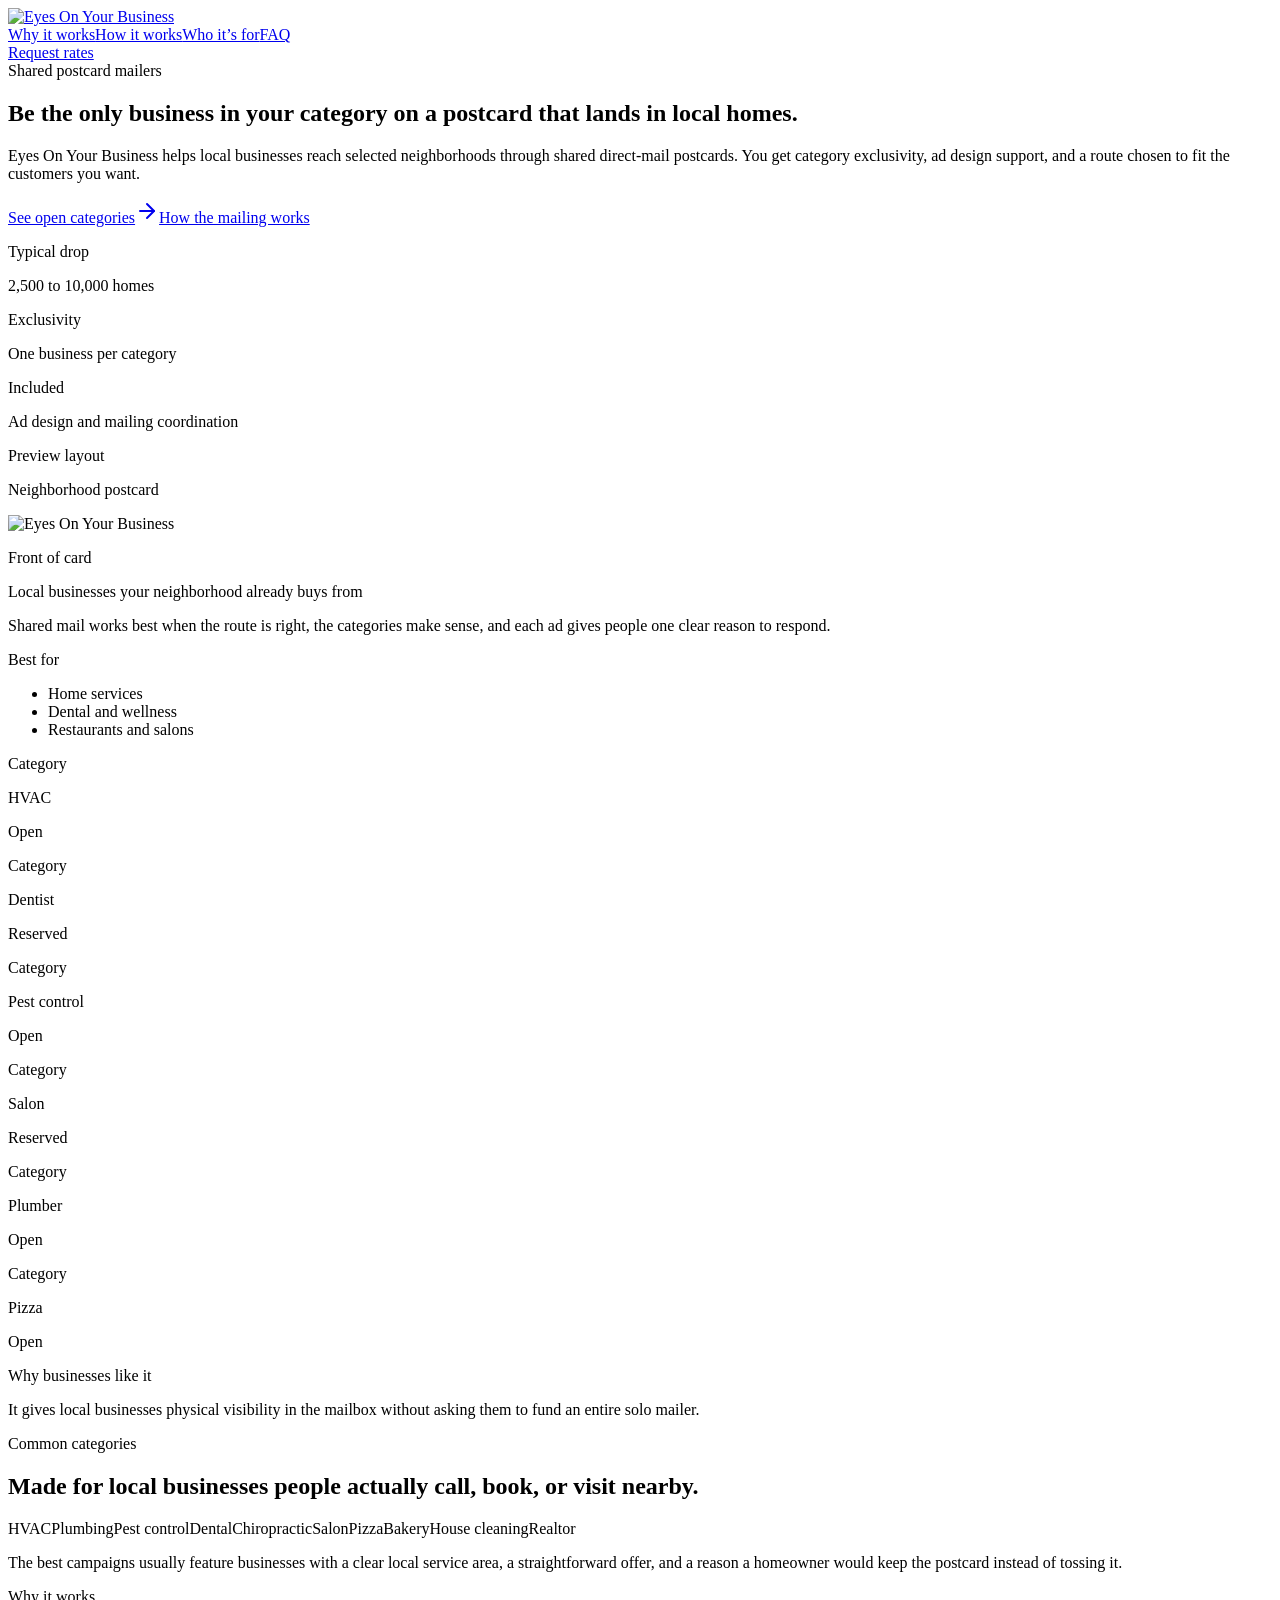
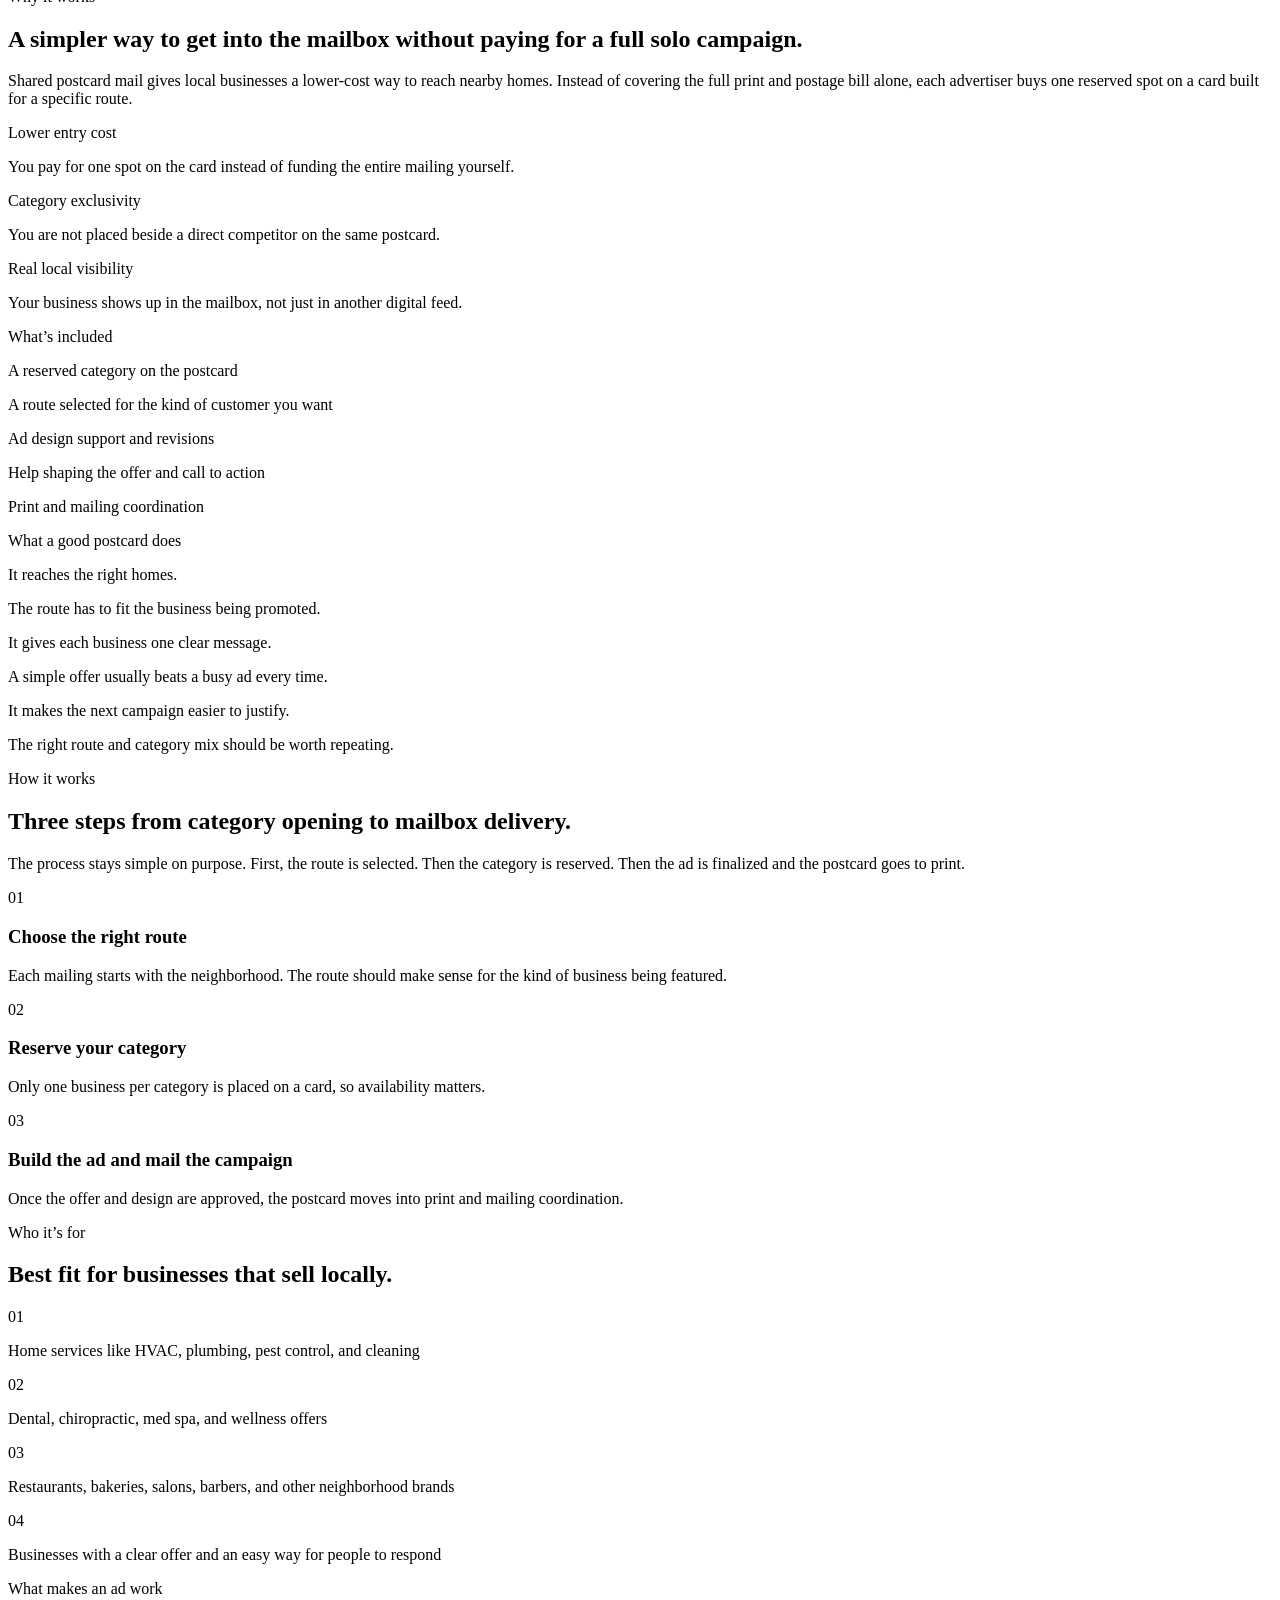
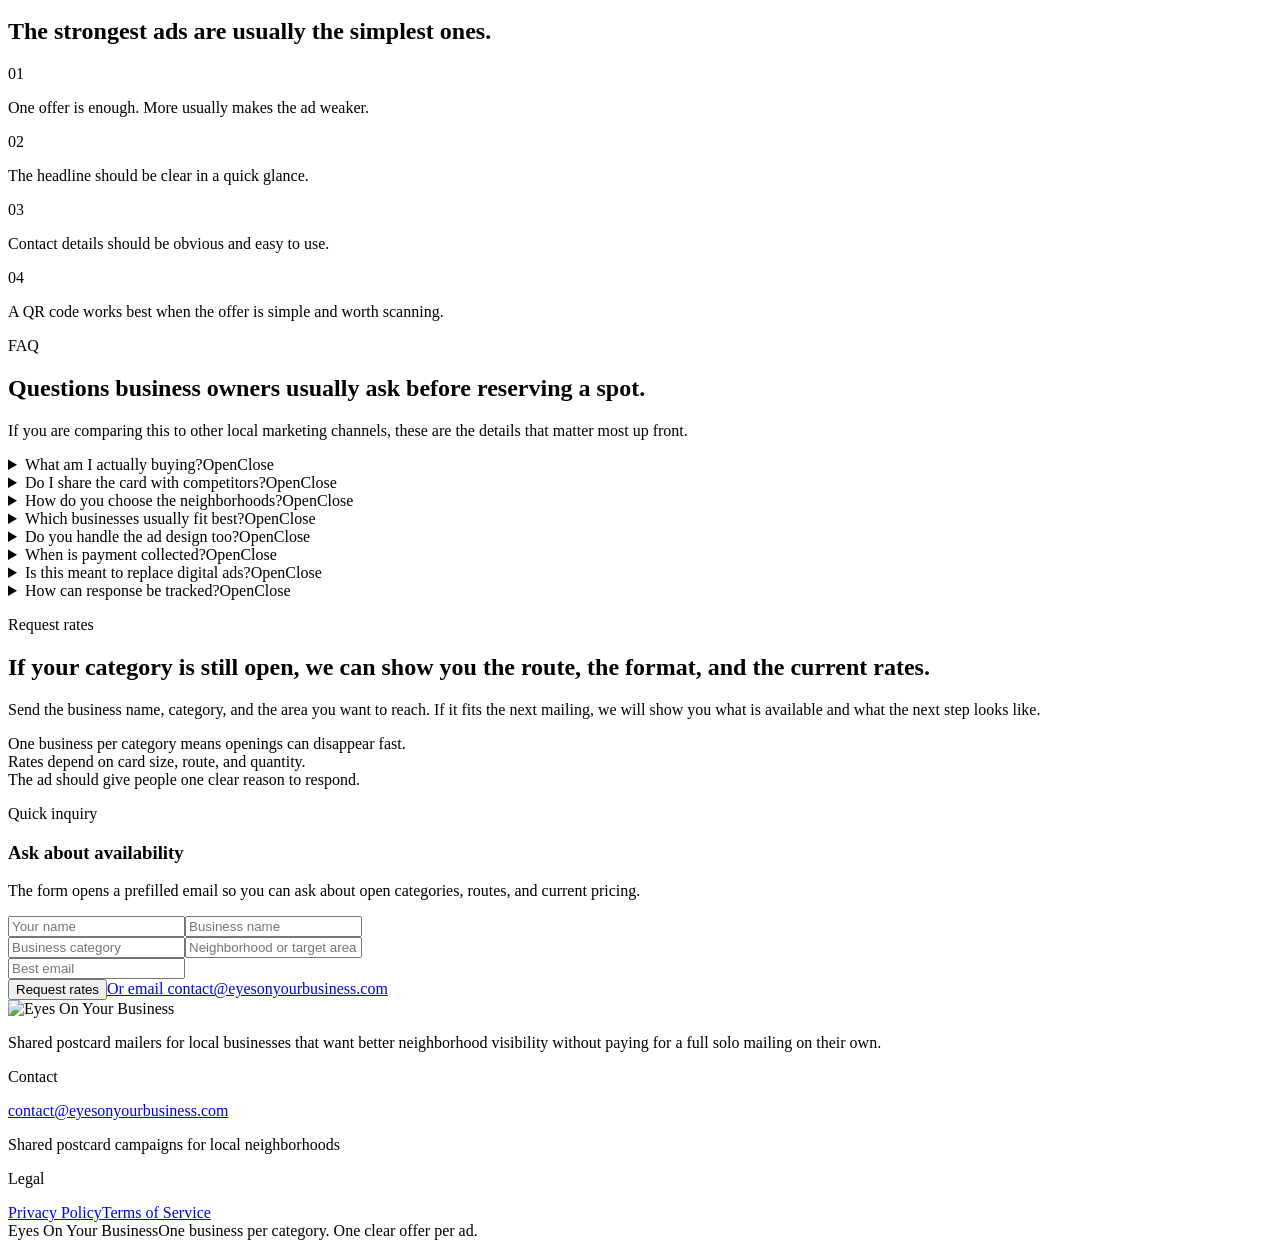
==== commit 61a65bfb: "Publish complete homepage overhaul" ====
--- a/index.html
+++ b/index.html
@@ -1 +1 @@
-<!DOCTYPE html><!--aiYYxQ7k2SlgDTmRsrt6q--><html lang="en" class="__variable_e29dc0 __variable_5a25e9"><head><meta charSet="utf-8"/><meta name="viewport" content="width=device-width, initial-scale=1"/><link rel="preload" href="/eyesonbusiness-preview/_next/static/media/26d0ba92e140f0dc-s.p.woff2" as="font" crossorigin="" type="font/woff2"/><link rel="preload" href="/eyesonbusiness-preview/_next/static/media/5611c55482296524-s.p.woff2" as="font" crossorigin="" type="font/woff2"/><link rel="preload" as="image" href="/eyesonbusiness-preview/branding/logo.svg"/><link rel="preload" as="image" href="/eyesonbusiness-preview/branding/icon.svg"/><link rel="stylesheet" href="/eyesonbusiness-preview/_next/static/css/d9333c06024cb23f.css" data-precedence="next"/><link rel="preload" as="script" fetchPriority="low" href="/eyesonbusiness-preview/_next/static/chunks/webpack-45bc272944edc042.js"/><script src="/eyesonbusiness-preview/_next/static/chunks/4bd1b696-c023c6e3521b1417.js" async=""></script><script src="/eyesonbusiness-preview/_next/static/chunks/255-0e4dbe160394a259.js" async=""></script><script src="/eyesonbusiness-preview/_next/static/chunks/main-app-482cc5000201fb1e.js" async=""></script><script src="/eyesonbusiness-preview/_next/static/chunks/909-9eb9e001d16de97f.js" async=""></script><script src="/eyesonbusiness-preview/_next/static/chunks/app/page-98d9364332dd9ce7.js" async=""></script><meta name="next-size-adjust" content=""/><title>Eyes On Your Business | Shared Postcard Mailers for Local Businesses</title><meta name="description" content="Shared direct-mail postcard campaigns for local businesses. Reach the right neighborhoods with category exclusivity, ad design, print coordination, and smarter route planning."/><meta property="og:title" content="Eyes On Your Business"/><meta property="og:description" content="Targeted shared postcard mailers that help local businesses get seen by homeowners."/><meta property="og:url" content="https://eyesonyourbusiness.com"/><meta property="og:site_name" content="Eyes On Your Business"/><meta property="og:type" content="website"/><meta name="twitter:card" content="summary_large_image"/><meta name="twitter:title" content="Eyes On Your Business"/><meta name="twitter:description" content="Shared postcard mailers for local businesses that want targeted neighborhood visibility."/><link rel="icon" href="/eyesonbusiness-preview/icon.svg?d7e8ae298963944c" type="image/svg+xml" sizes="any"/><script src="/eyesonbusiness-preview/_next/static/chunks/polyfills-42372ed130431b0a.js" noModule=""></script></head><body><div hidden=""><!--$--><!--/$--></div><header class="sticky top-0 z-40 border-b border-[#102542]/10 bg-[#f6f1e8]/90 backdrop-blur-sm"><div class="section-shell flex items-center justify-between gap-6 py-4"><a href="#top" class="flex items-center gap-3"><img src="/eyesonbusiness-preview/branding/logo.svg" alt="Eyes On Your Business" width="220" height="46"/></a><nav class="hidden items-center gap-8 text-sm text-[#334155] md:flex"><a href="#offer" class="transition hover:text-[#102542]">Offer</a><a href="#how-it-works" class="transition hover:text-[#102542]">Process</a><a href="#fit" class="transition hover:text-[#102542]">Best fit</a><a href="#faq" class="transition hover:text-[#102542]">FAQ</a></nav><a href="#contact" class="items-center justify-center border px-5 py-3 text-[0.8rem] font-semibold uppercase tracking-[0.18em] transition duration-200 focus-visible:outline-none focus-visible:ring-2 focus-visible:ring-ring focus-visible:ring-offset-2 focus-visible:ring-offset-[#f4eee3] disabled:pointer-events-none disabled:opacity-50 border-[#102542] bg-[#102542] text-[#fffaf2] hover:-translate-y-0.5 hover:bg-[#18365e] hidden md:inline-flex">Request rates</a></div></header><main><section id="top" class="pb-16 pt-10 md:pb-20 md:pt-16"><div class="section-shell grid gap-12 lg:grid-cols-[1.05fr_0.95fr] lg:items-start"><div><div class="stamp mb-6">Shared postcard mailers for local businesses</div><h1 class="headline max-w-4xl text-5xl font-semibold leading-[0.94] text-[#102542] sm:text-6xl lg:text-7xl">One postcard. One business per category. Mailed to the right homes.</h1><p class="mt-6 max-w-2xl text-lg leading-8 text-[#334155] md:text-xl">Eyes On Your Business helps local service businesses, restaurants, and neighborhood brands get into residential mailboxes without paying for a solo mailer. We choose the route first, shape the offer, design the ad, and coordinate the mailing.</p><div class="mt-8 flex flex-col gap-3 sm:flex-row"><a href="#contact" class="inline-flex items-center justify-center border px-5 py-3 text-[0.8rem] font-semibold uppercase tracking-[0.18em] transition duration-200 focus-visible:outline-none focus-visible:ring-2 focus-visible:ring-ring focus-visible:ring-offset-2 focus-visible:ring-offset-[#f4eee3] disabled:pointer-events-none disabled:opacity-50 border-[#102542] bg-[#102542] text-[#fffaf2] hover:-translate-y-0.5 hover:bg-[#18365e] w-full sm:w-auto">Check if your category is open<svg xmlns="http://www.w3.org/2000/svg" width="24" height="24" viewBox="0 0 24 24" fill="none" stroke="currentColor" stroke-width="2" stroke-linecap="round" stroke-linejoin="round" class="lucide lucide-arrow-right ml-2 h-4 w-4" aria-hidden="true"><path d="M5 12h14"></path><path d="m12 5 7 7-7 7"></path></svg></a><a href="#how-it-works" class="inline-flex items-center justify-center border px-5 py-3 text-[0.8rem] font-semibold uppercase tracking-[0.18em] transition duration-200 focus-visible:outline-none focus-visible:ring-2 focus-visible:ring-ring focus-visible:ring-offset-2 focus-visible:ring-offset-[#f4eee3] disabled:pointer-events-none disabled:opacity-50 border-[#102542]/20 bg-transparent text-[#102542] hover:-translate-y-0.5 hover:border-[#102542] hover:bg-white/60 w-full sm:w-auto">See how it works</a></div><div class="mt-10 grid gap-4 md:grid-cols-3"><div class="border border-[#102542]/12 bg-white/60 p-4"><div class="text-xs font-semibold uppercase tracking-[0.18em] text-[#5e6b7c]">Typical drop</div><div class="mt-3 text-base font-semibold leading-7 text-[#102542]">2,500 to 10,000 homes</div></div><div class="border border-[#102542]/12 bg-white/60 p-4"><div class="text-xs font-semibold uppercase tracking-[0.18em] text-[#5e6b7c]">Exclusivity</div><div class="mt-3 text-base font-semibold leading-7 text-[#102542]">One business per category</div></div><div class="border border-[#102542]/12 bg-white/60 p-4"><div class="text-xs font-semibold uppercase tracking-[0.18em] text-[#5e6b7c]">What is included</div><div class="mt-3 text-base font-semibold leading-7 text-[#102542]">Offer help, ad design, mailing coordination</div></div></div></div><div class="relative lg:pt-6"><div class="paper-panel relative overflow-hidden border-[1.5px] p-5 md:p-6"><div class="flex items-start justify-between gap-6 border-b border-[#102542]/10 pb-4"><div><p class="text-xs font-semibold uppercase tracking-[0.18em] text-[#ca5331]">Sample mailer</p><p class="headline mt-2 text-3xl font-semibold text-[#102542]">Neighborhood card layout</p></div><img src="/eyesonbusiness-preview/branding/icon.svg" alt="Eyes On Your Business icon" width="46" height="46"/></div><div class="mt-5 grid gap-3 sm:grid-cols-3"><div class="border border-[#102542]/12 bg-[#102542] p-4 text-[#fffaf2] sm:col-span-2"><p class="text-xs uppercase tracking-[0.18em] text-[#c9d5e6]">Front headline</p><p class="headline mt-3 text-3xl leading-tight">Local businesses homeowners actually use</p><p class="mt-4 text-sm leading-7 text-[#d9e3f1]">A clean shared card works when the route is chosen first and the businesses on it actually fit the area.</p></div><div class="border border-[#102542]/12 bg-[#fdf8ef] p-4"><p class="text-xs uppercase tracking-[0.18em] text-[#5e6b7c]">Route notes</p><ul class="mt-3 space-y-2 text-sm leading-6 text-[#102542]"><li>Mostly single-family homes</li><li>Good fit for home services</li><li>Built for local repeat business</li></ul></div><div class="border border-[#102542]/12 p-4 bg-white/70"><p class="text-xs uppercase tracking-[0.18em] text-[#5e6b7c]">Category</p><p class="mt-3 text-lg font-semibold text-[#102542]">HVAC</p><p class="mt-4 text-xs font-semibold uppercase tracking-[0.18em] text-[#ca5331]">Open</p></div><div class="border border-[#102542]/12 p-4 bg-[#eaf0f7]"><p class="text-xs uppercase tracking-[0.18em] text-[#5e6b7c]">Category</p><p class="mt-3 text-lg font-semibold text-[#102542]">Plumber</p><p class="mt-4 text-xs font-semibold uppercase tracking-[0.18em] text-[#ca5331]">Reserved</p></div><div class="border border-[#102542]/12 p-4 bg-white/70"><p class="text-xs uppercase tracking-[0.18em] text-[#5e6b7c]">Category</p><p class="mt-3 text-lg font-semibold text-[#102542]">Dentist</p><p class="mt-4 text-xs font-semibold uppercase tracking-[0.18em] text-[#ca5331]">Open</p></div><div class="border border-[#102542]/12 p-4 bg-white/70"><p class="text-xs uppercase tracking-[0.18em] text-[#5e6b7c]">Category</p><p class="mt-3 text-lg font-semibold text-[#102542]">Pest Control</p><p class="mt-4 text-xs font-semibold uppercase tracking-[0.18em] text-[#ca5331]">Reserved</p></div><div class="border border-[#102542]/12 p-4 bg-white/70"><p class="text-xs uppercase tracking-[0.18em] text-[#5e6b7c]">Category</p><p class="mt-3 text-lg font-semibold text-[#102542]">Salon</p><p class="mt-4 text-xs font-semibold uppercase tracking-[0.18em] text-[#ca5331]">Open</p></div><div class="border border-[#102542]/12 p-4 bg-white/70"><p class="text-xs uppercase tracking-[0.18em] text-[#5e6b7c]">Category</p><p class="mt-3 text-lg font-semibold text-[#102542]">Pizza</p><p class="mt-4 text-xs font-semibold uppercase tracking-[0.18em] text-[#ca5331]">Reserved</p></div></div></div><div class="tape-note absolute -bottom-6 left-5 max-w-xs rotate-[-3deg] p-4 md:left-auto md:right-6"><p class="text-xs font-semibold uppercase tracking-[0.18em] text-[#ca5331]">Best for</p><p class="mt-2 text-sm leading-7 text-[#102542]">Businesses with a clear local service area and a strong offer usually get the most value from this format.</p></div></div></div></section><section class="pb-8 md:pb-10"><div class="section-shell grid gap-6 border-y border-[#102542]/10 py-8 lg:grid-cols-[0.78fr_1.22fr] lg:items-start"><div><p class="section-eyebrow">Best fit</p><h2 class="headline mt-3 text-3xl font-semibold text-[#102542] md:text-4xl">Built for local categories people already buy from the mailbox.</h2></div><div><div class="flex flex-wrap gap-3"><span class="border border-[#102542]/12 bg-white/65 px-4 py-2 text-sm text-[#102542]">HVAC</span><span class="border border-[#102542]/12 bg-white/65 px-4 py-2 text-sm text-[#102542]">Plumbing</span><span class="border border-[#102542]/12 bg-white/65 px-4 py-2 text-sm text-[#102542]">Pest control</span><span class="border border-[#102542]/12 bg-white/65 px-4 py-2 text-sm text-[#102542]">Dental</span><span class="border border-[#102542]/12 bg-white/65 px-4 py-2 text-sm text-[#102542]">Chiropractic</span><span class="border border-[#102542]/12 bg-white/65 px-4 py-2 text-sm text-[#102542]">Salon or barber</span><span class="border border-[#102542]/12 bg-white/65 px-4 py-2 text-sm text-[#102542]">Pizza or bakery</span><span class="border border-[#102542]/12 bg-white/65 px-4 py-2 text-sm text-[#102542]">House cleaning</span><span class="border border-[#102542]/12 bg-white/65 px-4 py-2 text-sm text-[#102542]">Realtor</span><span class="border border-[#102542]/12 bg-white/65 px-4 py-2 text-sm text-[#102542]">Lawn care</span></div><p class="mt-5 max-w-3xl text-sm leading-7 text-[#5e6b7c]">Best results usually come from businesses with a real neighborhood service radius, a clear offer, and a reason a homeowner would keep the card on the counter instead of tossing it.</p></div></div></section><section id="offer" class="py-16 md:py-20"><div class="section-shell grid gap-10 lg:grid-cols-[0.82fr_1.18fr] lg:items-start"><div><p class="section-eyebrow">What you are actually buying</p><h2 class="headline mt-4 text-4xl font-semibold text-[#102542] md:text-5xl">A clear local advertising product, built around the right route.</h2><p class="mt-6 text-lg leading-8 text-[#334155]">Shared postcard mail works best when the route is chosen carefully, the businesses fit the homes receiving it, and each ad gives people one clear reason to respond.</p></div><div class="grid gap-5"><div class="paper-panel grid gap-0 border-[1.5px] lg:grid-cols-[0.9fr_1.1fr]"><div class="border-b border-[#102542]/10 p-6 lg:border-b-0 lg:border-r"><p class="text-xs font-semibold uppercase tracking-[0.18em] text-[#5e6b7c]">Included in the spot</p><div class="mt-5 space-y-4 text-[#102542]"><div class="border-b border-[#102542]/10 pb-4 last:border-b-0 last:pb-0"><p class="text-base leading-7">A reserved category on the card</p></div><div class="border-b border-[#102542]/10 pb-4 last:border-b-0 last:pb-0"><p class="text-base leading-7">A route chosen for the type of business being promoted</p></div><div class="border-b border-[#102542]/10 pb-4 last:border-b-0 last:pb-0"><p class="text-base leading-7">A clean ad layout with revisions</p></div><div class="border-b border-[#102542]/10 pb-4 last:border-b-0 last:pb-0"><p class="text-base leading-7">Help tightening the headline, offer, and call to action</p></div><div class="border-b border-[#102542]/10 pb-4 last:border-b-0 last:pb-0"><p class="text-base leading-7">Print and mailing coordination</p></div></div></div><div class="bg-[#102542] p-6 text-[#fffaf2]"><p class="text-xs font-semibold uppercase tracking-[0.18em] text-[#d5dfec]">Route-first thinking</p><div class="mt-5 space-y-5"><div><p class="text-sm uppercase tracking-[0.14em] text-[#8fb3d9]">Step 1</p><p class="mt-2 text-lg font-semibold">Choose the homes first</p><p class="mt-2 text-sm leading-7 text-[#d9e3f1]">The route should match the likely customer, not the other way around.</p></div><div><p class="text-sm uppercase tracking-[0.14em] text-[#8fb3d9]">Step 2</p><p class="mt-2 text-lg font-semibold">Fill the card with non-competing categories</p><p class="mt-2 text-sm leading-7 text-[#d9e3f1]">One business per category keeps the card cleaner and the pitch easier to close.</p></div><div><p class="text-sm uppercase tracking-[0.14em] text-[#8fb3d9]">Step 3</p><p class="mt-2 text-lg font-semibold">Put one strong offer in front of the homeowner</p><p class="mt-2 text-sm leading-7 text-[#d9e3f1]">A weak offer wastes the mailbox. The ad should tell people exactly what to do next.</p></div></div></div></div><div class="grid gap-4 md:grid-cols-3"><div class="border border-[#102542]/12 bg-white/60 p-5"><p class="text-lg font-semibold text-[#102542]">Cheaper than solo mail</p><p class="mt-3 text-sm leading-7 text-[#5e6b7c]">You buy one slot, not the full print and postage bill.</p></div><div class="border border-[#102542]/12 bg-white/60 p-5"><p class="text-lg font-semibold text-[#102542]">Physical and local</p><p class="mt-3 text-sm leading-7 text-[#5e6b7c]">The card lands in the mailbox instead of disappearing in a feed.</p></div><div class="border border-[#102542]/12 bg-white/60 p-5"><p class="text-lg font-semibold text-[#102542]">Built for repeat runs</p><p class="mt-3 text-sm leading-7 text-[#5e6b7c]">The good routes and categories should become easier to sell again.</p></div></div></div></div></section><section id="fit" class="py-16 md:py-20"><div class="section-shell grid gap-8 lg:grid-cols-2"><div class="paper-panel border-[1.5px] p-6 md:p-8"><p class="section-eyebrow">Good fit</p><h2 class="headline mt-4 text-4xl font-semibold text-[#102542]">Businesses this is built for</h2><div class="mt-6 space-y-4"><div class="flex gap-4 border-b border-[#102542]/10 pb-4 last:border-b-0 last:pb-0"><div class="headline text-2xl font-semibold text-[#ca5331]">0<!-- -->1</div><p class="pt-1 text-base leading-7 text-[#102542]">Home services with a clear service area</p></div><div class="flex gap-4 border-b border-[#102542]/10 pb-4 last:border-b-0 last:pb-0"><div class="headline text-2xl font-semibold text-[#ca5331]">0<!-- -->2</div><p class="pt-1 text-base leading-7 text-[#102542]">Restaurants, bakeries, salons, and barbers</p></div><div class="flex gap-4 border-b border-[#102542]/10 pb-4 last:border-b-0 last:pb-0"><div class="headline text-2xl font-semibold text-[#ca5331]">0<!-- -->3</div><p class="pt-1 text-base leading-7 text-[#102542]">Dentists, chiropractors, med spas, and wellness offers</p></div><div class="flex gap-4 border-b border-[#102542]/10 pb-4 last:border-b-0 last:pb-0"><div class="headline text-2xl font-semibold text-[#ca5331]">0<!-- -->4</div><p class="pt-1 text-base leading-7 text-[#102542]">Realtors and other neighborhood-first businesses</p></div><div class="flex gap-4 border-b border-[#102542]/10 pb-4 last:border-b-0 last:pb-0"><div class="headline text-2xl font-semibold text-[#ca5331]">0<!-- -->5</div><p class="pt-1 text-base leading-7 text-[#102542]">Businesses that can make one simple offer and answer the phone</p></div></div></div><div class="border border-[#102542]/12 bg-[#102542] p-6 text-[#fffaf2] md:p-8"><p class="section-eyebrow before:bg-[#ca5331] text-[#f2b29f]">Weak fit</p><h2 class="headline mt-4 text-4xl font-semibold">Businesses that usually should skip this</h2><div class="mt-6 space-y-4"><div class="flex gap-4 border-b border-white/10 pb-4 last:border-b-0 last:pb-0"><div class="headline text-2xl font-semibold text-[#f2b29f]">0<!-- -->1</div><p class="pt-1 text-base leading-7 text-[#e2e8f0]">Ecommerce or online-only offers</p></div><div class="flex gap-4 border-b border-white/10 pb-4 last:border-b-0 last:pb-0"><div class="headline text-2xl font-semibold text-[#f2b29f]">0<!-- -->2</div><p class="pt-1 text-base leading-7 text-[#e2e8f0]">Niche B2B services with no homeowner angle</p></div><div class="flex gap-4 border-b border-white/10 pb-4 last:border-b-0 last:pb-0"><div class="headline text-2xl font-semibold text-[#f2b29f]">0<!-- -->3</div><p class="pt-1 text-base leading-7 text-[#e2e8f0]">Big national brands with central marketing already in place</p></div><div class="flex gap-4 border-b border-white/10 pb-4 last:border-b-0 last:pb-0"><div class="headline text-2xl font-semibold text-[#f2b29f]">0<!-- -->4</div><p class="pt-1 text-base leading-7 text-[#e2e8f0]">Ads with no clear offer or call to action</p></div><div class="flex gap-4 border-b border-white/10 pb-4 last:border-b-0 last:pb-0"><div class="headline text-2xl font-semibold text-[#f2b29f]">0<!-- -->5</div><p class="pt-1 text-base leading-7 text-[#e2e8f0]">Last-minute event promos that cannot wait for print and delivery</p></div></div></div></div></section><section class="py-16 md:py-20"><div class="section-shell grid gap-8 lg:grid-cols-[0.82fr_1.18fr] lg:items-start"><div><p class="section-eyebrow">Proof</p><h2 class="headline mt-4 text-4xl font-semibold text-[#102542] md:text-5xl">Results matter more than generic marketing promises.</h2><p class="mt-6 text-lg leading-8 text-[#334155]">The goal is simple: put a business in front of the right homes, generate response, and make the next campaign even stronger. The numbers that matter are the ones that show real interest after the mail hits.</p></div><div class="grid gap-4 md:grid-cols-3"><div class="paper-panel border-[1.5px] p-5"><p class="text-xs font-semibold uppercase tracking-[0.18em] text-[#ca5331]">What matters</p><h3 class="mt-3 text-2xl font-semibold text-[#102542]">Scans</h3><p class="mt-3 text-sm leading-7 text-[#5e6b7c]">Did people actually stop and interact with the offer?</p></div><div class="paper-panel border-[1.5px] p-5"><p class="text-xs font-semibold uppercase tracking-[0.18em] text-[#ca5331]">What matters</p><h3 class="mt-3 text-2xl font-semibold text-[#102542]">Calls and messages</h3><p class="mt-3 text-sm leading-7 text-[#5e6b7c]">Did the mailer create conversations a business can trace back to the drop?</p></div><div class="paper-panel border-[1.5px] p-5"><p class="text-xs font-semibold uppercase tracking-[0.18em] text-[#ca5331]">What matters</p><h3 class="mt-3 text-2xl font-semibold text-[#102542]">Repeat demand</h3><p class="mt-3 text-sm leading-7 text-[#5e6b7c]">Did the route and category mix earn another campaign?</p></div></div></div></section><section id="faq" class="py-16 md:py-20"><div class="section-shell grid gap-8 lg:grid-cols-[0.78fr_1.22fr]"><div><p class="section-eyebrow">FAQ</p><h2 class="headline mt-4 text-4xl font-semibold text-[#102542] md:text-5xl">Straight answers before someone buys a spot.</h2><p class="mt-6 text-lg leading-8 text-[#334155]">These are the most common questions business owners ask before reserving space on a shared postcard.</p></div><div class="border-t border-[#102542]/12"><details class="group border-b border-[#102542]/12 py-5"><summary class="flex cursor-pointer list-none items-start justify-between gap-6 text-left"><span class="text-lg font-semibold text-[#102542]">What am I actually buying?</span><span class="mt-1 text-xs font-semibold uppercase tracking-[0.18em] text-[#ca5331] group-open:hidden">Open</span><span class="mt-1 hidden text-xs font-semibold uppercase tracking-[0.18em] text-[#ca5331] group-open:block">Close</span></summary><p class="max-w-3xl pt-4 text-sm leading-7 text-[#5e6b7c]">A reserved spot on a shared postcard mailed to a selected residential route, plus help with the offer, the ad, and mailing coordination.</p></details><details class="group border-b border-[#102542]/12 py-5"><summary class="flex cursor-pointer list-none items-start justify-between gap-6 text-left"><span class="text-lg font-semibold text-[#102542]">Do I share the card with competitors?</span><span class="mt-1 text-xs font-semibold uppercase tracking-[0.18em] text-[#ca5331] group-open:hidden">Open</span><span class="mt-1 hidden text-xs font-semibold uppercase tracking-[0.18em] text-[#ca5331] group-open:block">Close</span></summary><p class="max-w-3xl pt-4 text-sm leading-7 text-[#5e6b7c]">No. The model is one business per category per card. If your category is already taken, it is closed for that drop.</p></details><details class="group border-b border-[#102542]/12 py-5"><summary class="flex cursor-pointer list-none items-start justify-between gap-6 text-left"><span class="text-lg font-semibold text-[#102542]">How do you choose the neighborhoods?</span><span class="mt-1 text-xs font-semibold uppercase tracking-[0.18em] text-[#ca5331] group-open:hidden">Open</span><span class="mt-1 hidden text-xs font-semibold uppercase tracking-[0.18em] text-[#ca5331] group-open:block">Close</span></summary><p class="max-w-3xl pt-4 text-sm leading-7 text-[#5e6b7c]">Routes are picked first, based on the kind of business being promoted. The goal is to match the homes to the offer, not stuff random advertisers onto a card and hope for the best.</p></details><details class="group border-b border-[#102542]/12 py-5"><summary class="flex cursor-pointer list-none items-start justify-between gap-6 text-left"><span class="text-lg font-semibold text-[#102542]">What kinds of businesses tend to do best?</span><span class="mt-1 text-xs font-semibold uppercase tracking-[0.18em] text-[#ca5331] group-open:hidden">Open</span><span class="mt-1 hidden text-xs font-semibold uppercase tracking-[0.18em] text-[#ca5331] group-open:block">Close</span></summary><p class="max-w-3xl pt-4 text-sm leading-7 text-[#5e6b7c]">Home services, dental, wellness, restaurants, salons, and other local businesses with a clear homeowner offer usually fit best.</p></details><details class="group border-b border-[#102542]/12 py-5"><summary class="flex cursor-pointer list-none items-start justify-between gap-6 text-left"><span class="text-lg font-semibold text-[#102542]">Do you handle the ad design too?</span><span class="mt-1 text-xs font-semibold uppercase tracking-[0.18em] text-[#ca5331] group-open:hidden">Open</span><span class="mt-1 hidden text-xs font-semibold uppercase tracking-[0.18em] text-[#ca5331] group-open:block">Close</span></summary><p class="max-w-3xl pt-4 text-sm leading-7 text-[#5e6b7c]">Yes. We help put together a clean ad with one clear offer, sensible copy, and the details a homeowner needs to act.</p></details><details class="group border-b border-[#102542]/12 py-5"><summary class="flex cursor-pointer list-none items-start justify-between gap-6 text-left"><span class="text-lg font-semibold text-[#102542]">When do you collect payment?</span><span class="mt-1 text-xs font-semibold uppercase tracking-[0.18em] text-[#ca5331] group-open:hidden">Open</span><span class="mt-1 hidden text-xs font-semibold uppercase tracking-[0.18em] text-[#ca5331] group-open:block">Close</span></summary><p class="max-w-3xl pt-4 text-sm leading-7 text-[#5e6b7c]">Before the spot is reserved and before design starts. That keeps the campaign real and avoids soft holds that waste time.</p></details><details class="group border-b border-[#102542]/12 py-5"><summary class="flex cursor-pointer list-none items-start justify-between gap-6 text-left"><span class="text-lg font-semibold text-[#102542]">Is this meant to replace Facebook or Google ads?</span><span class="mt-1 text-xs font-semibold uppercase tracking-[0.18em] text-[#ca5331] group-open:hidden">Open</span><span class="mt-1 hidden text-xs font-semibold uppercase tracking-[0.18em] text-[#ca5331] group-open:block">Close</span></summary><p class="max-w-3xl pt-4 text-sm leading-7 text-[#5e6b7c]">No. This works better as an additional local channel. It gives you physical visibility in the mailbox while your digital ads do their own job.</p></details><details class="group border-b border-[#102542]/12 py-5"><summary class="flex cursor-pointer list-none items-start justify-between gap-6 text-left"><span class="text-lg font-semibold text-[#102542]">How do we know if it worked?</span><span class="mt-1 text-xs font-semibold uppercase tracking-[0.18em] text-[#ca5331] group-open:hidden">Open</span><span class="mt-1 hidden text-xs font-semibold uppercase tracking-[0.18em] text-[#ca5331] group-open:block">Close</span></summary><p class="max-w-3xl pt-4 text-sm leading-7 text-[#5e6b7c]">The first signals are simple: scans, calls, messages, and whether the business wants another drop in the same or a better route.</p></details></div></div></section><section id="contact" class="py-16 md:py-20"><div class="section-shell"><div class="paper-panel border-[1.5px] p-6 md:p-10"><div class="grid gap-10 lg:grid-cols-[0.85fr_1.15fr] lg:items-start"><div><p class="section-eyebrow">Request rates</p><h2 class="headline mt-4 text-4xl font-semibold text-[#102542] md:text-5xl">If your category is open, we can talk through the route and the numbers.</h2><p class="mt-6 text-lg leading-8 text-[#334155]">Send the business name, category, and the area you want to reach. If it fits, we will show you what is open and what the next mailing looks like.</p><div class="mt-8 grid gap-4"><div class="border border-[#102542]/12 bg-white/70 p-4 text-sm leading-7 text-[#102542]">One business per category, so open spots matter.</div><div class="border border-[#102542]/12 bg-white/70 p-4 text-sm leading-7 text-[#102542]">Rates depend on card size, route, and quantity.</div><div class="border border-[#102542]/12 bg-white/70 p-4 text-sm leading-7 text-[#102542]">Weak offers get challenged before anything goes to print.</div></div></div><div class="border border-[#102542]/12 bg-[#fffaf2] p-5 md:p-6"><p class="text-xs font-semibold uppercase tracking-[0.18em] text-[#ca5331]">Quick inquiry</p><h3 class="headline mt-3 text-3xl font-semibold text-[#102542]">Ask for current availability</h3><p class="mt-3 text-sm leading-7 text-[#5e6b7c]">This opens a prefilled email so you can quickly ask about open categories, routes, and current rates.</p><div class="mt-6"><form class="grid gap-3"><div class="grid gap-3 md:grid-cols-2"><input class="h-12 w-full border border-[#102542]/18 bg-white/80 px-4 text-sm text-[#102542] outline-none transition placeholder:text-[#5e6b7c] focus:border-[#ca5331]/60 focus:ring-2 focus:ring-[#ca5331]/15" placeholder="Your name" required="" value=""/><input class="h-12 w-full border border-[#102542]/18 bg-white/80 px-4 text-sm text-[#102542] outline-none transition placeholder:text-[#5e6b7c] focus:border-[#ca5331]/60 focus:ring-2 focus:ring-[#ca5331]/15" placeholder="Business name" required="" value=""/></div><div class="grid gap-3 md:grid-cols-2"><input class="h-12 w-full border border-[#102542]/18 bg-white/80 px-4 text-sm text-[#102542] outline-none transition placeholder:text-[#5e6b7c] focus:border-[#ca5331]/60 focus:ring-2 focus:ring-[#ca5331]/15" placeholder="Business category" value=""/><input class="h-12 w-full border border-[#102542]/18 bg-white/80 px-4 text-sm text-[#102542] outline-none transition placeholder:text-[#5e6b7c] focus:border-[#ca5331]/60 focus:ring-2 focus:ring-[#ca5331]/15" placeholder="Neighborhood or target area" value=""/></div><input class="h-12 w-full border border-[#102542]/18 bg-white/80 px-4 text-sm text-[#102542] outline-none transition placeholder:text-[#5e6b7c] focus:border-[#ca5331]/60 focus:ring-2 focus:ring-[#ca5331]/15" type="email" placeholder="Best email" required="" value=""/><div class="flex flex-col items-start gap-3 pt-2 sm:flex-row sm:items-center"><button class="inline-flex items-center justify-center border px-5 py-3 text-[0.8rem] font-semibold uppercase tracking-[0.18em] transition duration-200 focus-visible:outline-none focus-visible:ring-2 focus-visible:ring-ring focus-visible:ring-offset-2 focus-visible:ring-offset-[#f4eee3] disabled:pointer-events-none disabled:opacity-50 border-[#102542] bg-[#102542] text-[#fffaf2] hover:-translate-y-0.5 hover:bg-[#18365e]" type="submit">Request rates</button><a href="mailto:contact@eyesonyourbusiness.com?subject=Postcard%20category%20inquiry&amp;body=Name%3A%20%0ABusiness%3A%20%0ACategory%3A%20%0AArea%20I%20want%20to%20reach%3A%20%0AEmail%3A%20%0A%0AI%20want%20to%20know%20if%20my%20category%20is%20open%20and%20what%20the%20current%20rates%20look%20like." class="text-sm font-medium text-[#ca5331] transition hover:text-[#a23c20]">Or email contact@eyesonyourbusiness.com</a></div></form></div></div></div></div></div></section></main><footer class="pb-10 pt-4"><div class="section-shell border-t border-[#102542]/12 pt-8"><div class="grid gap-8 md:grid-cols-[1.1fr_0.9fr] md:items-start"><div class="max-w-xl"><img src="/eyesonbusiness-preview/branding/logo.svg" alt="Eyes On Your Business" width="210" height="44"/><p class="mt-4 text-sm leading-7 text-[#5e6b7c]">Shared postcard mailers for local businesses that want a cleaner local offer, a better route, and a practical way to get into the mailbox.</p></div><div class="grid gap-8 text-sm text-[#334155] sm:grid-cols-2"><div><p class="text-xs font-semibold uppercase tracking-[0.18em] text-[#ca5331]">Contact</p><div class="mt-3 space-y-2"><a href="mailto:contact@eyesonyourbusiness.com" class="transition hover:text-[#102542]">contact@eyesonyourbusiness.com</a><p>Shared postcard campaigns for local neighborhoods</p></div></div><div><p class="text-xs font-semibold uppercase tracking-[0.18em] text-[#ca5331]">Legal</p><div class="mt-3 space-y-2"><a href="/eyesonbusiness-preview/legal/privacy" class="transition hover:text-[#102542]">Privacy Policy</a><a href="/eyesonbusiness-preview/legal/terms" class="block transition hover:text-[#102542]">Terms of Service</a></div></div></div></div><div class="mt-8 flex flex-col gap-2 border-t border-[#102542]/12 pt-5 text-xs uppercase tracking-[0.18em] text-[#7b8794] md:flex-row md:items-center md:justify-between"><span>Eyes On Your Business</span><span>One business per category. One clear offer per ad.</span></div></div></footer><!--$--><!--/$--><script src="/eyesonbusiness-preview/_next/static/chunks/webpack-45bc272944edc042.js" id="_R_" async=""></script><script>(self.__next_f=self.__next_f||[]).push([0])</script><script>self.__next_f.push([1,"1:\"$Sreact.fragment\"\n2:I[9766,[],\"\"]\n3:I[8924,[],\"\"]\n10:I[7150,[],\"\"]\n:HL[\"/eyesonbusiness-preview/_next/static/media/26d0ba92e140f0dc-s.p.woff2\",\"font\",{\"crossOrigin\":\"\",\"type\":\"font/woff2\"}]\n:HL[\"/eyesonbusiness-preview/_next/static/media/5611c55482296524-s.p.woff2\",\"font\",{\"crossOrigin\":\"\",\"type\":\"font/woff2\"}]\n:HL[\"/eyesonbusiness-preview/_next/static/css/d9333c06024cb23f.css\",\"style\"]\n"])</script><script>self.__next_f.push([1,"0:{\"P\":null,\"b\":\"aiYYxQ7k2SlgDTmRsrt6q\",\"p\":\"/eyesonbusiness-preview\",\"c\":[\"\",\"\"],\"i\":false,\"f\":[[[\"\",{\"children\":[\"__PAGE__\",{}]},\"$undefined\",\"$undefined\",true],[\"\",[\"$\",\"$1\",\"c\",{\"children\":[[[\"$\",\"link\",\"0\",{\"rel\":\"stylesheet\",\"href\":\"/eyesonbusiness-preview/_next/static/css/d9333c06024cb23f.css\",\"precedence\":\"next\",\"crossOrigin\":\"$undefined\",\"nonce\":\"$undefined\"}]],[\"$\",\"html\",null,{\"lang\":\"en\",\"className\":\"__variable_e29dc0 __variable_5a25e9\",\"children\":[\"$\",\"body\",null,{\"children\":[\"$\",\"$L2\",null,{\"parallelRouterKey\":\"children\",\"error\":\"$undefined\",\"errorStyles\":\"$undefined\",\"errorScripts\":\"$undefined\",\"template\":[\"$\",\"$L3\",null,{}],\"templateStyles\":\"$undefined\",\"templateScripts\":\"$undefined\",\"notFound\":[[[\"$\",\"title\",null,{\"children\":\"404: This page could not be found.\"}],[\"$\",\"div\",null,{\"style\":{\"fontFamily\":\"system-ui,\\\"Segoe UI\\\",Roboto,Helvetica,Arial,sans-serif,\\\"Apple Color Emoji\\\",\\\"Segoe UI Emoji\\\"\",\"height\":\"100vh\",\"textAlign\":\"center\",\"display\":\"flex\",\"flexDirection\":\"column\",\"alignItems\":\"center\",\"justifyContent\":\"center\"},\"children\":[\"$\",\"div\",null,{\"children\":[[\"$\",\"style\",null,{\"dangerouslySetInnerHTML\":{\"__html\":\"body{color:#000;background:#fff;margin:0}.next-error-h1{border-right:1px solid rgba(0,0,0,.3)}@media (prefers-color-scheme:dark){body{color:#fff;background:#000}.next-error-h1{border-right:1px solid rgba(255,255,255,.3)}}\"}}],[\"$\",\"h1\",null,{\"className\":\"next-error-h1\",\"style\":{\"display\":\"inline-block\",\"margin\":\"0 20px 0 0\",\"padding\":\"0 23px 0 0\",\"fontSize\":24,\"fontWeight\":500,\"verticalAlign\":\"top\",\"lineHeight\":\"49px\"},\"children\":404}],[\"$\",\"div\",null,{\"style\":{\"display\":\"inline-block\"},\"children\":[\"$\",\"h2\",null,{\"style\":{\"fontSize\":14,\"fontWeight\":400,\"lineHeight\":\"49px\",\"margin\":0},\"children\":\"This page could not be found.\"}]}]]}]}]],[]],\"forbidden\":\"$undefined\",\"unauthorized\":\"$undefined\"}]}]}]]}],{\"children\":[\"__PAGE__\",[\"$\",\"$1\",\"c\",{\"children\":[[[\"$\",\"header\",null,{\"className\":\"sticky top-0 z-40 border-b border-[#102542]/10 bg-[#f6f1e8]/90 backdrop-blur-sm\",\"children\":[\"$\",\"div\",null,{\"className\":\"section-shell flex items-center justify-between gap-6 py-4\",\"children\":[[\"$\",\"a\",null,{\"href\":\"#top\",\"className\":\"flex items-center gap-3\",\"children\":[\"$\",\"img\",null,{\"src\":\"/eyesonbusiness-preview/branding/logo.svg\",\"alt\":\"Eyes On Your Business\",\"width\":220,\"height\":46}]}],[\"$\",\"nav\",null,{\"className\":\"hidden items-center gap-8 text-sm text-[#334155] md:flex\",\"children\":[[\"$\",\"a\",null,{\"href\":\"#offer\",\"className\":\"transition hover:text-[#102542]\",\"children\":\"Offer\"}],[\"$\",\"a\",null,{\"href\":\"#how-it-works\",\"className\":\"transition hover:text-[#102542]\",\"children\":\"Process\"}],[\"$\",\"a\",null,{\"href\":\"#fit\",\"className\":\"transition hover:text-[#102542]\",\"children\":\"Best fit\"}],[\"$\",\"a\",null,{\"href\":\"#faq\",\"className\":\"transition hover:text-[#102542]\",\"children\":\"FAQ\"}]]}],[\"$\",\"a\",null,{\"href\":\"#contact\",\"className\":\"items-center justify-center border px-5 py-3 text-[0.8rem] font-semibold uppercase tracking-[0.18em] transition duration-200 focus-visible:outline-none focus-visible:ring-2 focus-visible:ring-ring focus-visible:ring-offset-2 focus-visible:ring-offset-[#f4eee3] disabled:pointer-events-none disabled:opacity-50 border-[#102542] bg-[#102542] text-[#fffaf2] hover:-translate-y-0.5 hover:bg-[#18365e] hidden md:inline-flex\",\"children\":\"Request rates\"}]]}]}],[\"$\",\"main\",null,{\"children\":[[\"$\",\"section\",null,{\"id\":\"top\",\"className\":\"pb-16 pt-10 md:pb-20 md:pt-16\",\"children\":[\"$\",\"div\",null,{\"className\":\"section-shell grid gap-12 lg:grid-cols-[1.05fr_0.95fr] lg:items-start\",\"children\":[[\"$\",\"div\",null,{\"children\":[[\"$\",\"div\",null,{\"className\":\"stamp mb-6\",\"children\":\"Shared postcard mailers for local businesses\"}],[\"$\",\"h1\",null,{\"className\":\"headline max-w-4xl text-5xl font-semibold leading-[0.94] text-[#102542] sm:text-6xl lg:text-7xl\",\"children\":\"One postcard. One business per category. Mailed to the right homes.\"}],[\"$\",\"p\",null,{\"className\":\"mt-6 max-w-2xl text-lg leading-8 text-[#334155] md:text-xl\",\"children\":\"Eyes On Your Business helps local service businesses, restaurants, and neighborhood brands get into residential mailboxes without paying for a solo mailer. We choose the route first, shape the offer, design the ad, and coordinate the mailing.\"}],\"$L4\",\"$L5\"]}],\"$L6\"]}]}],\"$L7\",\"$L8\",\"$L9\",\"$La\",\"$Lb\",\"$Lc\"]}],\"$Ld\"],null,\"$Le\"]}],{},null,false]},null,false],\"$Lf\",false]],\"m\":\"$undefined\",\"G\":[\"$10\",[]],\"s\":false,\"S\":true}\n"])</script><script>self.__next_f.push([1,"1e:I[5050,[\"909\",\"static/chunks/909-9eb9e001d16de97f.js\",\"974\",\"static/chunks/app/page-98d9364332dd9ce7.js\"],\"ContactForm\"]\n1f:I[4431,[],\"OutletBoundary\"]\n21:I[5278,[],\"AsyncMetadataOutlet\"]\n23:I[4431,[],\"ViewportBoundary\"]\n25:I[4431,[],\"MetadataBoundary\"]\n26:\"$Sreact.suspense\"\n"])</script><script>self.__next_f.push([1,"4:[\"$\",\"div\",null,{\"className\":\"mt-8 flex flex-col gap-3 sm:flex-row\",\"children\":[[\"$\",\"a\",null,{\"href\":\"#contact\",\"className\":\"inline-flex items-center justify-center border px-5 py-3 text-[0.8rem] font-semibold uppercase tracking-[0.18em] transition duration-200 focus-visible:outline-none focus-visible:ring-2 focus-visible:ring-ring focus-visible:ring-offset-2 focus-visible:ring-offset-[#f4eee3] disabled:pointer-events-none disabled:opacity-50 border-[#102542] bg-[#102542] text-[#fffaf2] hover:-translate-y-0.5 hover:bg-[#18365e] w-full sm:w-auto\",\"children\":[\"Check if your category is open\",[\"$\",\"svg\",null,{\"ref\":\"$undefined\",\"xmlns\":\"http://www.w3.org/2000/svg\",\"width\":24,\"height\":24,\"viewBox\":\"0 0 24 24\",\"fill\":\"none\",\"stroke\":\"currentColor\",\"strokeWidth\":2,\"strokeLinecap\":\"round\",\"strokeLinejoin\":\"round\",\"className\":\"lucide lucide-arrow-right ml-2 h-4 w-4\",\"aria-hidden\":\"true\",\"children\":[[\"$\",\"path\",\"1ays0h\",{\"d\":\"M5 12h14\"}],[\"$\",\"path\",\"xquz4c\",{\"d\":\"m12 5 7 7-7 7\"}],\"$undefined\"]}]]}],[\"$\",\"a\",null,{\"href\":\"#how-it-works\",\"className\":\"inline-flex items-center justify-center border px-5 py-3 text-[0.8rem] font-semibold uppercase tracking-[0.18em] transition duration-200 focus-visible:outline-none focus-visible:ring-2 focus-visible:ring-ring focus-visible:ring-offset-2 focus-visible:ring-offset-[#f4eee3] disabled:pointer-events-none disabled:opacity-50 border-[#102542]/20 bg-transparent text-[#102542] hover:-translate-y-0.5 hover:border-[#102542] hover:bg-white/60 w-full sm:w-auto\",\"children\":\"See how it works\"}]]}]\n"])</script><script>self.__next_f.push([1,"5:[\"$\",\"div\",null,{\"className\":\"mt-10 grid gap-4 md:grid-cols-3\",\"children\":[[\"$\",\"div\",\"Typical drop\",{\"className\":\"border border-[#102542]/12 bg-white/60 p-4\",\"children\":[[\"$\",\"div\",null,{\"className\":\"text-xs font-semibold uppercase tracking-[0.18em] text-[#5e6b7c]\",\"children\":\"Typical drop\"}],[\"$\",\"div\",null,{\"className\":\"mt-3 text-base font-semibold leading-7 text-[#102542]\",\"children\":\"2,500 to 10,000 homes\"}]]}],[\"$\",\"div\",\"Exclusivity\",{\"className\":\"border border-[#102542]/12 bg-white/60 p-4\",\"children\":[[\"$\",\"div\",null,{\"className\":\"text-xs font-semibold uppercase tracking-[0.18em] text-[#5e6b7c]\",\"children\":\"Exclusivity\"}],[\"$\",\"div\",null,{\"className\":\"mt-3 text-base font-semibold leading-7 text-[#102542]\",\"children\":\"One business per category\"}]]}],[\"$\",\"div\",\"What is included\",{\"className\":\"border border-[#102542]/12 bg-white/60 p-4\",\"children\":[[\"$\",\"div\",null,{\"className\":\"text-xs font-semibold uppercase tracking-[0.18em] text-[#5e6b7c]\",\"children\":\"What is included\"}],[\"$\",\"div\",null,{\"className\":\"mt-3 text-base font-semibold leading-7 text-[#102542]\",\"children\":\"Offer help, ad design, mailing coordination\"}]]}]]}]\n"])</script><script>self.__next_f.push([1,"6:[\"$\",\"div\",null,{\"className\":\"relative lg:pt-6\",\"children\":[[\"$\",\"div\",null,{\"className\":\"paper-panel relative overflow-hidden border-[1.5px] p-5 md:p-6\",\"children\":[[\"$\",\"div\",null,{\"className\":\"flex items-start justify-between gap-6 border-b border-[#102542]/10 pb-4\",\"children\":[[\"$\",\"div\",null,{\"children\":[[\"$\",\"p\",null,{\"className\":\"text-xs font-semibold uppercase tracking-[0.18em] text-[#ca5331]\",\"children\":\"Sample mailer\"}],[\"$\",\"p\",null,{\"className\":\"headline mt-2 text-3xl font-semibold text-[#102542]\",\"children\":\"Neighborhood card layout\"}]]}],[\"$\",\"img\",null,{\"src\":\"/eyesonbusiness-preview/branding/icon.svg\",\"alt\":\"Eyes On Your Business icon\",\"width\":46,\"height\":46}]]}],[\"$\",\"div\",null,{\"className\":\"mt-5 grid gap-3 sm:grid-cols-3\",\"children\":[[\"$\",\"div\",null,{\"className\":\"border border-[#102542]/12 bg-[#102542] p-4 text-[#fffaf2] sm:col-span-2\",\"children\":[[\"$\",\"p\",null,{\"className\":\"text-xs uppercase tracking-[0.18em] text-[#c9d5e6]\",\"children\":\"Front headline\"}],[\"$\",\"p\",null,{\"className\":\"headline mt-3 text-3xl leading-tight\",\"children\":\"Local businesses homeowners actually use\"}],[\"$\",\"p\",null,{\"className\":\"mt-4 text-sm leading-7 text-[#d9e3f1]\",\"children\":\"A clean shared card works when the route is chosen first and the businesses on it actually fit the area.\"}]]}],[\"$\",\"div\",null,{\"className\":\"border border-[#102542]/12 bg-[#fdf8ef] p-4\",\"children\":[[\"$\",\"p\",null,{\"className\":\"text-xs uppercase tracking-[0.18em] text-[#5e6b7c]\",\"children\":\"Route notes\"}],[\"$\",\"ul\",null,{\"className\":\"mt-3 space-y-2 text-sm leading-6 text-[#102542]\",\"children\":[[\"$\",\"li\",null,{\"children\":\"Mostly single-family homes\"}],[\"$\",\"li\",null,{\"children\":\"Good fit for home services\"}],[\"$\",\"li\",null,{\"children\":\"Built for local repeat business\"}]]}]]}],[[\"$\",\"div\",\"HVAC\",{\"className\":\"border border-[#102542]/12 p-4 bg-white/70\",\"children\":[[\"$\",\"p\",null,{\"className\":\"text-xs uppercase tracking-[0.18em] text-[#5e6b7c]\",\"children\":\"Category\"}],[\"$\",\"p\",null,{\"className\":\"mt-3 text-lg font-semibold text-[#102542]\",\"children\":\"HVAC\"}],[\"$\",\"p\",null,{\"className\":\"mt-4 text-xs font-semibold uppercase tracking-[0.18em] text-[#ca5331]\",\"children\":\"Open\"}]]}],[\"$\",\"div\",\"Plumber\",{\"className\":\"border border-[#102542]/12 p-4 bg-[#eaf0f7]\",\"children\":[[\"$\",\"p\",null,{\"className\":\"text-xs uppercase tracking-[0.18em] text-[#5e6b7c]\",\"children\":\"Category\"}],[\"$\",\"p\",null,{\"className\":\"mt-3 text-lg font-semibold text-[#102542]\",\"children\":\"Plumber\"}],[\"$\",\"p\",null,{\"className\":\"mt-4 text-xs font-semibold uppercase tracking-[0.18em] text-[#ca5331]\",\"children\":\"Reserved\"}]]}],[\"$\",\"div\",\"Dentist\",{\"className\":\"border border-[#102542]/12 p-4 bg-white/70\",\"children\":[[\"$\",\"p\",null,{\"className\":\"text-xs uppercase tracking-[0.18em] text-[#5e6b7c]\",\"children\":\"Category\"}],[\"$\",\"p\",null,{\"className\":\"mt-3 text-lg font-semibold text-[#102542]\",\"children\":\"Dentist\"}],[\"$\",\"p\",null,{\"className\":\"mt-4 text-xs font-semibold uppercase tracking-[0.18em] text-[#ca5331]\",\"children\":\"Open\"}]]}],[\"$\",\"div\",\"Pest Control\",{\"className\":\"border border-[#102542]/12 p-4 bg-white/70\",\"children\":[[\"$\",\"p\",null,{\"className\":\"text-xs uppercase tracking-[0.18em] text-[#5e6b7c]\",\"children\":\"Category\"}],[\"$\",\"p\",null,{\"className\":\"mt-3 text-lg font-semibold text-[#102542]\",\"children\":\"Pest Control\"}],[\"$\",\"p\",null,{\"className\":\"mt-4 text-xs font-semibold uppercase tracking-[0.18em] text-[#ca5331]\",\"children\":\"Reserved\"}]]}],[\"$\",\"div\",\"Salon\",{\"className\":\"border border-[#102542]/12 p-4 bg-white/70\",\"children\":[[\"$\",\"p\",null,{\"className\":\"text-xs uppercase tracking-[0.18em] text-[#5e6b7c]\",\"children\":\"Category\"}],[\"$\",\"p\",null,{\"className\":\"mt-3 text-lg font-semibold text-[#102542]\",\"children\":\"Salon\"}],[\"$\",\"p\",null,{\"className\":\"mt-4 text-xs font-semibold uppercase tracking-[0.18em] text-[#ca5331]\",\"children\":\"Open\"}]]}],[\"$\",\"div\",\"Pizza\",{\"className\":\"border border-[#102542]/12 p-4 bg-white/70\",\"children\":[[\"$\",\"p\",null,{\"className\":\"text-xs uppercase tracking-[0.18em] text-[#5e6b7c]\",\"children\":\"Category\"}],[\"$\",\"p\",null,{\"className\":\"mt-3 text-lg font-semibold text-[#102542]\",\"children\":\"Pizza\"}],\"$L11\"]}]]]}]]}],\"$L12\"]}]\n"])</script><script>self.__next_f.push([1,"7:[\"$\",\"section\",null,{\"className\":\"pb-8 md:pb-10\",\"children\":[\"$\",\"div\",null,{\"className\":\"section-shell grid gap-6 border-y border-[#102542]/10 py-8 lg:grid-cols-[0.78fr_1.22fr] lg:items-start\",\"children\":[[\"$\",\"div\",null,{\"children\":[[\"$\",\"p\",null,{\"className\":\"section-eyebrow\",\"children\":\"Best fit\"}],[\"$\",\"h2\",null,{\"className\":\"headline mt-3 text-3xl font-semibold text-[#102542] md:text-4xl\",\"children\":\"Built for local categories people already buy from the mailbox.\"}]]}],[\"$\",\"div\",null,{\"children\":[[\"$\",\"div\",null,{\"className\":\"flex flex-wrap gap-3\",\"children\":[[\"$\",\"span\",\"HVAC\",{\"className\":\"border border-[#102542]/12 bg-white/65 px-4 py-2 text-sm text-[#102542]\",\"children\":\"HVAC\"}],[\"$\",\"span\",\"Plumbing\",{\"className\":\"border border-[#102542]/12 bg-white/65 px-4 py-2 text-sm text-[#102542]\",\"children\":\"Plumbing\"}],[\"$\",\"span\",\"Pest control\",{\"className\":\"border border-[#102542]/12 bg-white/65 px-4 py-2 text-sm text-[#102542]\",\"children\":\"Pest control\"}],[\"$\",\"span\",\"Dental\",{\"className\":\"border border-[#102542]/12 bg-white/65 px-4 py-2 text-sm text-[#102542]\",\"children\":\"Dental\"}],[\"$\",\"span\",\"Chiropractic\",{\"className\":\"border border-[#102542]/12 bg-white/65 px-4 py-2 text-sm text-[#102542]\",\"children\":\"Chiropractic\"}],[\"$\",\"span\",\"Salon or barber\",{\"className\":\"border border-[#102542]/12 bg-white/65 px-4 py-2 text-sm text-[#102542]\",\"children\":\"Salon or barber\"}],[\"$\",\"span\",\"Pizza or bakery\",{\"className\":\"border border-[#102542]/12 bg-white/65 px-4 py-2 text-sm text-[#102542]\",\"children\":\"Pizza or bakery\"}],[\"$\",\"span\",\"House cleaning\",{\"className\":\"border border-[#102542]/12 bg-white/65 px-4 py-2 text-sm text-[#102542]\",\"children\":\"House cleaning\"}],[\"$\",\"span\",\"Realtor\",{\"className\":\"border border-[#102542]/12 bg-white/65 px-4 py-2 text-sm text-[#102542]\",\"children\":\"Realtor\"}],[\"$\",\"span\",\"Lawn care\",{\"className\":\"border border-[#102542]/12 bg-white/65 px-4 py-2 text-sm text-[#102542]\",\"children\":\"Lawn care\"}]]}],[\"$\",\"p\",null,{\"className\":\"mt-5 max-w-3xl text-sm leading-7 text-[#5e6b7c]\",\"children\":\"Best results usually come from businesses with a real neighborhood service radius, a clear offer, and a reason a homeowner would keep the card on the counter instead of tossing it.\"}]]}]]}]}]\n"])</script><script>self.__next_f.push([1,"8:[\"$\",\"section\",null,{\"id\":\"offer\",\"className\":\"py-16 md:py-20\",\"children\":[\"$\",\"div\",null,{\"className\":\"section-shell grid gap-10 lg:grid-cols-[0.82fr_1.18fr] lg:items-start\",\"children\":[[\"$\",\"div\",null,{\"children\":[[\"$\",\"p\",null,{\"className\":\"section-eyebrow\",\"children\":\"What you are actually buying\"}],[\"$\",\"h2\",null,{\"className\":\"headline mt-4 text-4xl font-semibold text-[#102542] md:text-5xl\",\"children\":\"A clear local advertising product, built around the right route.\"}],[\"$\",\"p\",null,{\"className\":\"mt-6 text-lg leading-8 text-[#334155]\",\"children\":\"Shared postcard mail works best when the route is chosen carefully, the businesses fit the homes receiving it, and each ad gives people one clear reason to respond.\"}]]}],[\"$\",\"div\",null,{\"className\":\"grid gap-5\",\"children\":[[\"$\",\"div\",null,{\"className\":\"paper-panel grid gap-0 border-[1.5px] lg:grid-cols-[0.9fr_1.1fr]\",\"children\":[[\"$\",\"div\",null,{\"className\":\"border-b border-[#102542]/10 p-6 lg:border-b-0 lg:border-r\",\"children\":[[\"$\",\"p\",null,{\"className\":\"text-xs font-semibold uppercase tracking-[0.18em] text-[#5e6b7c]\",\"children\":\"Included in the spot\"}],[\"$\",\"div\",null,{\"className\":\"mt-5 space-y-4 text-[#102542]\",\"children\":[[\"$\",\"div\",\"A reserved category on the card\",{\"className\":\"border-b border-[#102542]/10 pb-4 last:border-b-0 last:pb-0\",\"children\":[\"$\",\"p\",null,{\"className\":\"text-base leading-7\",\"children\":\"A reserved category on the card\"}]}],[\"$\",\"div\",\"A route chosen for the type of business being promoted\",{\"className\":\"border-b border-[#102542]/10 pb-4 last:border-b-0 last:pb-0\",\"children\":[\"$\",\"p\",null,{\"className\":\"text-base leading-7\",\"children\":\"A route chosen for the type of business being promoted\"}]}],[\"$\",\"div\",\"A clean ad layout with revisions\",{\"className\":\"border-b border-[#102542]/10 pb-4 last:border-b-0 last:pb-0\",\"children\":[\"$\",\"p\",null,{\"className\":\"text-base leading-7\",\"children\":\"A clean ad layout with revisions\"}]}],[\"$\",\"div\",\"Help tightening the headline, offer, and call to action\",{\"className\":\"border-b border-[#102542]/10 pb-4 last:border-b-0 last:pb-0\",\"children\":[\"$\",\"p\",null,{\"className\":\"text-base leading-7\",\"children\":\"Help tightening the headline, offer, and call to action\"}]}],[\"$\",\"div\",\"Print and mailing coordination\",{\"className\":\"border-b border-[#102542]/10 pb-4 last:border-b-0 last:pb-0\",\"children\":[\"$\",\"p\",null,{\"className\":\"text-base leading-7\",\"children\":\"Print and mailing coordination\"}]}]]}]]}],[\"$\",\"div\",null,{\"className\":\"bg-[#102542] p-6 text-[#fffaf2]\",\"children\":[[\"$\",\"p\",null,{\"className\":\"text-xs font-semibold uppercase tracking-[0.18em] text-[#d5dfec]\",\"children\":\"Route-first thinking\"}],[\"$\",\"div\",null,{\"className\":\"mt-5 space-y-5\",\"children\":[[\"$\",\"div\",null,{\"children\":[[\"$\",\"p\",null,{\"className\":\"text-sm uppercase tracking-[0.14em] text-[#8fb3d9]\",\"children\":\"Step 1\"}],[\"$\",\"p\",null,{\"className\":\"mt-2 text-lg font-semibold\",\"children\":\"Choose the homes first\"}],[\"$\",\"p\",null,{\"className\":\"mt-2 text-sm leading-7 text-[#d9e3f1]\",\"children\":\"The route should match the likely customer, not the other way around.\"}]]}],[\"$\",\"div\",null,{\"children\":[[\"$\",\"p\",null,{\"className\":\"text-sm uppercase tracking-[0.14em] text-[#8fb3d9]\",\"children\":\"Step 2\"}],[\"$\",\"p\",null,{\"className\":\"mt-2 text-lg font-semibold\",\"children\":\"Fill the card with non-competing categories\"}],[\"$\",\"p\",null,{\"className\":\"mt-2 text-sm leading-7 text-[#d9e3f1]\",\"children\":\"One business per category keeps the card cleaner and the pitch easier to close.\"}]]}],[\"$\",\"div\",null,{\"children\":[[\"$\",\"p\",null,{\"className\":\"text-sm uppercase tracking-[0.14em] text-[#8fb3d9]\",\"children\":\"Step 3\"}],[\"$\",\"p\",null,{\"className\":\"mt-2 text-lg font-semibold\",\"children\":\"Put one strong offer in front of the homeowner\"}],[\"$\",\"p\",null,{\"className\":\"mt-2 text-sm leading-7 text-[#d9e3f1]\",\"children\":\"A weak offer wastes the mailbox. The ad should tell people exactly what to do next.\"}]]}]]}]]}]]}],[\"$\",\"div\",null,{\"className\":\"grid gap-4 md:grid-cols-3\",\"children\":[\"$L13\",\"$L14\",\"$L15\"]}]]}]]}]}]\n"])</script><script>self.__next_f.push([1,"9:[\"$\",\"section\",null,{\"id\":\"fit\",\"className\":\"py-16 md:py-20\",\"children\":[\"$\",\"div\",null,{\"className\":\"section-shell grid gap-8 lg:grid-cols-2\",\"children\":[[\"$\",\"div\",null,{\"className\":\"paper-panel border-[1.5px] p-6 md:p-8\",\"children\":[[\"$\",\"p\",null,{\"className\":\"section-eyebrow\",\"children\":\"Good fit\"}],[\"$\",\"h2\",null,{\"className\":\"headline mt-4 text-4xl font-semibold text-[#102542]\",\"children\":\"Businesses this is built for\"}],[\"$\",\"div\",null,{\"className\":\"mt-6 space-y-4\",\"children\":[[\"$\",\"div\",\"Home services with a clear service area\",{\"className\":\"flex gap-4 border-b border-[#102542]/10 pb-4 last:border-b-0 last:pb-0\",\"children\":[[\"$\",\"div\",null,{\"className\":\"headline text-2xl font-semibold text-[#ca5331]\",\"children\":[\"0\",1]}],[\"$\",\"p\",null,{\"className\":\"pt-1 text-base leading-7 text-[#102542]\",\"children\":\"Home services with a clear service area\"}]]}],[\"$\",\"div\",\"Restaurants, bakeries, salons, and barbers\",{\"className\":\"flex gap-4 border-b border-[#102542]/10 pb-4 last:border-b-0 last:pb-0\",\"children\":[[\"$\",\"div\",null,{\"className\":\"headline text-2xl font-semibold text-[#ca5331]\",\"children\":[\"0\",2]}],[\"$\",\"p\",null,{\"className\":\"pt-1 text-base leading-7 text-[#102542]\",\"children\":\"Restaurants, bakeries, salons, and barbers\"}]]}],[\"$\",\"div\",\"Dentists, chiropractors, med spas, and wellness offers\",{\"className\":\"flex gap-4 border-b border-[#102542]/10 pb-4 last:border-b-0 last:pb-0\",\"children\":[[\"$\",\"div\",null,{\"className\":\"headline text-2xl font-semibold text-[#ca5331]\",\"children\":[\"0\",3]}],[\"$\",\"p\",null,{\"className\":\"pt-1 text-base leading-7 text-[#102542]\",\"children\":\"Dentists, chiropractors, med spas, and wellness offers\"}]]}],[\"$\",\"div\",\"Realtors and other neighborhood-first businesses\",{\"className\":\"flex gap-4 border-b border-[#102542]/10 pb-4 last:border-b-0 last:pb-0\",\"children\":[[\"$\",\"div\",null,{\"className\":\"headline text-2xl font-semibold text-[#ca5331]\",\"children\":[\"0\",4]}],[\"$\",\"p\",null,{\"className\":\"pt-1 text-base leading-7 text-[#102542]\",\"children\":\"Realtors and other neighborhood-first businesses\"}]]}],[\"$\",\"div\",\"Businesses that can make one simple offer and answer the phone\",{\"className\":\"flex gap-4 border-b border-[#102542]/10 pb-4 last:border-b-0 last:pb-0\",\"children\":[[\"$\",\"div\",null,{\"className\":\"headline text-2xl font-semibold text-[#ca5331]\",\"children\":[\"0\",5]}],[\"$\",\"p\",null,{\"className\":\"pt-1 text-base leading-7 text-[#102542]\",\"children\":\"Businesses that can make one simple offer and answer the phone\"}]]}]]}]]}],[\"$\",\"div\",null,{\"className\":\"border border-[#102542]/12 bg-[#102542] p-6 text-[#fffaf2] md:p-8\",\"children\":[[\"$\",\"p\",null,{\"className\":\"section-eyebrow before:bg-[#ca5331] text-[#f2b29f]\",\"children\":\"Weak fit\"}],[\"$\",\"h2\",null,{\"className\":\"headline mt-4 text-4xl font-semibold\",\"children\":\"Businesses that usually should skip this\"}],[\"$\",\"div\",null,{\"className\":\"mt-6 space-y-4\",\"children\":[[\"$\",\"div\",\"Ecommerce or online-only offers\",{\"className\":\"flex gap-4 border-b border-white/10 pb-4 last:border-b-0 last:pb-0\",\"children\":[[\"$\",\"div\",null,{\"className\":\"headline text-2xl font-semibold text-[#f2b29f]\",\"children\":[\"0\",1]}],[\"$\",\"p\",null,{\"className\":\"pt-1 text-base leading-7 text-[#e2e8f0]\",\"children\":\"Ecommerce or online-only offers\"}]]}],[\"$\",\"div\",\"Niche B2B services with no homeowner angle\",{\"className\":\"flex gap-4 border-b border-white/10 pb-4 last:border-b-0 last:pb-0\",\"children\":[[\"$\",\"div\",null,{\"className\":\"headline text-2xl font-semibold text-[#f2b29f]\",\"children\":[\"0\",2]}],[\"$\",\"p\",null,{\"className\":\"pt-1 text-base leading-7 text-[#e2e8f0]\",\"children\":\"Niche B2B services with no homeowner angle\"}]]}],[\"$\",\"div\",\"Big national brands with central marketing already in place\",{\"className\":\"flex gap-4 border-b border-white/10 pb-4 last:border-b-0 last:pb-0\",\"children\":[[\"$\",\"div\",null,{\"className\":\"headline text-2xl font-semibold text-[#f2b29f]\",\"children\":[\"0\",3]}],[\"$\",\"p\",null,{\"className\":\"pt-1 text-base leading-7 text-[#e2e8f0]\",\"children\":\"Big national brands with central marketing already in place\"}]]}],\"$L16\",\"$L17\"]}]]}]]}]}]\n"])</script><script>self.__next_f.push([1,"a:[\"$\",\"section\",null,{\"className\":\"py-16 md:py-20\",\"children\":[\"$\",\"div\",null,{\"className\":\"section-shell grid gap-8 lg:grid-cols-[0.82fr_1.18fr] lg:items-start\",\"children\":[[\"$\",\"div\",null,{\"children\":[[\"$\",\"p\",null,{\"className\":\"section-eyebrow\",\"children\":\"Proof\"}],[\"$\",\"h2\",null,{\"className\":\"headline mt-4 text-4xl font-semibold text-[#102542] md:text-5xl\",\"children\":\"Results matter more than generic marketing promises.\"}],[\"$\",\"p\",null,{\"className\":\"mt-6 text-lg leading-8 text-[#334155]\",\"children\":\"The goal is simple: put a business in front of the right homes, generate response, and make the next campaign even stronger. The numbers that matter are the ones that show real interest after the mail hits.\"}]]}],[\"$\",\"div\",null,{\"className\":\"grid gap-4 md:grid-cols-3\",\"children\":[[\"$\",\"div\",\"Scans\",{\"className\":\"paper-panel border-[1.5px] p-5\",\"children\":[[\"$\",\"p\",null,{\"className\":\"text-xs font-semibold uppercase tracking-[0.18em] text-[#ca5331]\",\"children\":\"What matters\"}],[\"$\",\"h3\",null,{\"className\":\"mt-3 text-2xl font-semibold text-[#102542]\",\"children\":\"Scans\"}],[\"$\",\"p\",null,{\"className\":\"mt-3 text-sm leading-7 text-[#5e6b7c]\",\"children\":\"Did people actually stop and interact with the offer?\"}]]}],[\"$\",\"div\",\"Calls and messages\",{\"className\":\"paper-panel border-[1.5px] p-5\",\"children\":[[\"$\",\"p\",null,{\"className\":\"text-xs font-semibold uppercase tracking-[0.18em] text-[#ca5331]\",\"children\":\"What matters\"}],[\"$\",\"h3\",null,{\"className\":\"mt-3 text-2xl font-semibold text-[#102542]\",\"children\":\"Calls and messages\"}],[\"$\",\"p\",null,{\"className\":\"mt-3 text-sm leading-7 text-[#5e6b7c]\",\"children\":\"Did the mailer create conversations a business can trace back to the drop?\"}]]}],[\"$\",\"div\",\"Repeat demand\",{\"className\":\"paper-panel border-[1.5px] p-5\",\"children\":[[\"$\",\"p\",null,{\"className\":\"text-xs font-semibold uppercase tracking-[0.18em] text-[#ca5331]\",\"children\":\"What matters\"}],[\"$\",\"h3\",null,{\"className\":\"mt-3 text-2xl font-semibold text-[#102542]\",\"children\":\"Repeat demand\"}],[\"$\",\"p\",null,{\"className\":\"mt-3 text-sm leading-7 text-[#5e6b7c]\",\"children\":\"Did the route and category mix earn another campaign?\"}]]}]]}]]}]}]\n"])</script><script>self.__next_f.push([1,"b:[\"$\",\"section\",null,{\"id\":\"faq\",\"className\":\"py-16 md:py-20\",\"children\":[\"$\",\"div\",null,{\"className\":\"section-shell grid gap-8 lg:grid-cols-[0.78fr_1.22fr]\",\"children\":[[\"$\",\"div\",null,{\"children\":[[\"$\",\"p\",null,{\"className\":\"section-eyebrow\",\"children\":\"FAQ\"}],[\"$\",\"h2\",null,{\"className\":\"headline mt-4 text-4xl font-semibold text-[#102542] md:text-5xl\",\"children\":\"Straight answers before someone buys a spot.\"}],[\"$\",\"p\",null,{\"className\":\"mt-6 text-lg leading-8 text-[#334155]\",\"children\":\"These are the most common questions business owners ask before reserving space on a shared postcard.\"}]]}],[\"$\",\"div\",null,{\"className\":\"border-t border-[#102542]/12\",\"children\":[[\"$\",\"details\",\"What am I actually buying?\",{\"className\":\"group border-b border-[#102542]/12 py-5\",\"children\":[[\"$\",\"summary\",null,{\"className\":\"flex cursor-pointer list-none items-start justify-between gap-6 text-left\",\"children\":[[\"$\",\"span\",null,{\"className\":\"text-lg font-semibold text-[#102542]\",\"children\":\"What am I actually buying?\"}],[\"$\",\"span\",null,{\"className\":\"mt-1 text-xs font-semibold uppercase tracking-[0.18em] text-[#ca5331] group-open:hidden\",\"children\":\"Open\"}],[\"$\",\"span\",null,{\"className\":\"mt-1 hidden text-xs font-semibold uppercase tracking-[0.18em] text-[#ca5331] group-open:block\",\"children\":\"Close\"}]]}],[\"$\",\"p\",null,{\"className\":\"max-w-3xl pt-4 text-sm leading-7 text-[#5e6b7c]\",\"children\":\"A reserved spot on a shared postcard mailed to a selected residential route, plus help with the offer, the ad, and mailing coordination.\"}]]}],[\"$\",\"details\",\"Do I share the card with competitors?\",{\"className\":\"group border-b border-[#102542]/12 py-5\",\"children\":[[\"$\",\"summary\",null,{\"className\":\"flex cursor-pointer list-none items-start justify-between gap-6 text-left\",\"children\":[[\"$\",\"span\",null,{\"className\":\"text-lg font-semibold text-[#102542]\",\"children\":\"Do I share the card with competitors?\"}],[\"$\",\"span\",null,{\"className\":\"mt-1 text-xs font-semibold uppercase tracking-[0.18em] text-[#ca5331] group-open:hidden\",\"children\":\"Open\"}],[\"$\",\"span\",null,{\"className\":\"mt-1 hidden text-xs font-semibold uppercase tracking-[0.18em] text-[#ca5331] group-open:block\",\"children\":\"Close\"}]]}],[\"$\",\"p\",null,{\"className\":\"max-w-3xl pt-4 text-sm leading-7 text-[#5e6b7c]\",\"children\":\"No. The model is one business per category per card. If your category is already taken, it is closed for that drop.\"}]]}],[\"$\",\"details\",\"How do you choose the neighborhoods?\",{\"className\":\"group border-b border-[#102542]/12 py-5\",\"children\":[[\"$\",\"summary\",null,{\"className\":\"flex cursor-pointer list-none items-start justify-between gap-6 text-left\",\"children\":[[\"$\",\"span\",null,{\"className\":\"text-lg font-semibold text-[#102542]\",\"children\":\"How do you choose the neighborhoods?\"}],[\"$\",\"span\",null,{\"className\":\"mt-1 text-xs font-semibold uppercase tracking-[0.18em] text-[#ca5331] group-open:hidden\",\"children\":\"Open\"}],[\"$\",\"span\",null,{\"className\":\"mt-1 hidden text-xs font-semibold uppercase tracking-[0.18em] text-[#ca5331] group-open:block\",\"children\":\"Close\"}]]}],[\"$\",\"p\",null,{\"className\":\"max-w-3xl pt-4 text-sm leading-7 text-[#5e6b7c]\",\"children\":\"Routes are picked first, based on the kind of business being promoted. The goal is to match the homes to the offer, not stuff random advertisers onto a card and hope for the best.\"}]]}],[\"$\",\"details\",\"What kinds of businesses tend to do best?\",{\"className\":\"group border-b border-[#102542]/12 py-5\",\"children\":[[\"$\",\"summary\",null,{\"className\":\"flex cursor-pointer list-none items-start justify-between gap-6 text-left\",\"children\":[[\"$\",\"span\",null,{\"className\":\"text-lg font-semibold text-[#102542]\",\"children\":\"What kinds of businesses tend to do best?\"}],[\"$\",\"span\",null,{\"className\":\"mt-1 text-xs font-semibold uppercase tracking-[0.18em] text-[#ca5331] group-open:hidden\",\"children\":\"Open\"}],\"$L18\"]}],\"$L19\"]}],\"$L1a\",\"$L1b\",\"$L1c\",\"$L1d\"]}]]}]}]\n"])</script><script>self.__next_f.push([1,"c:[\"$\",\"section\",null,{\"id\":\"contact\",\"className\":\"py-16 md:py-20\",\"children\":[\"$\",\"div\",null,{\"className\":\"section-shell\",\"children\":[\"$\",\"div\",null,{\"className\":\"paper-panel border-[1.5px] p-6 md:p-10\",\"children\":[\"$\",\"div\",null,{\"className\":\"grid gap-10 lg:grid-cols-[0.85fr_1.15fr] lg:items-start\",\"children\":[[\"$\",\"div\",null,{\"children\":[[\"$\",\"p\",null,{\"className\":\"section-eyebrow\",\"children\":\"Request rates\"}],[\"$\",\"h2\",null,{\"className\":\"headline mt-4 text-4xl font-semibold text-[#102542] md:text-5xl\",\"children\":\"If your category is open, we can talk through the route and the numbers.\"}],[\"$\",\"p\",null,{\"className\":\"mt-6 text-lg leading-8 text-[#334155]\",\"children\":\"Send the business name, category, and the area you want to reach. If it fits, we will show you what is open and what the next mailing looks like.\"}],[\"$\",\"div\",null,{\"className\":\"mt-8 grid gap-4\",\"children\":[[\"$\",\"div\",\"One business per category, so open spots matter.\",{\"className\":\"border border-[#102542]/12 bg-white/70 p-4 text-sm leading-7 text-[#102542]\",\"children\":\"One business per category, so open spots matter.\"}],[\"$\",\"div\",\"Rates depend on card size, route, and quantity.\",{\"className\":\"border border-[#102542]/12 bg-white/70 p-4 text-sm leading-7 text-[#102542]\",\"children\":\"Rates depend on card size, route, and quantity.\"}],[\"$\",\"div\",\"Weak offers get challenged before anything goes to print.\",{\"className\":\"border border-[#102542]/12 bg-white/70 p-4 text-sm leading-7 text-[#102542]\",\"children\":\"Weak offers get challenged before anything goes to print.\"}]]}]]}],[\"$\",\"div\",null,{\"className\":\"border border-[#102542]/12 bg-[#fffaf2] p-5 md:p-6\",\"children\":[[\"$\",\"p\",null,{\"className\":\"text-xs font-semibold uppercase tracking-[0.18em] text-[#ca5331]\",\"children\":\"Quick inquiry\"}],[\"$\",\"h3\",null,{\"className\":\"headline mt-3 text-3xl font-semibold text-[#102542]\",\"children\":\"Ask for current availability\"}],[\"$\",\"p\",null,{\"className\":\"mt-3 text-sm leading-7 text-[#5e6b7c]\",\"children\":\"This opens a prefilled email so you can quickly ask about open categories, routes, and current rates.\"}],[\"$\",\"div\",null,{\"className\":\"mt-6\",\"children\":[\"$\",\"$L1e\",null,{}]}]]}]]}]}]}]}]\n"])</script><script>self.__next_f.push([1,"d:[\"$\",\"footer\",null,{\"className\":\"pb-10 pt-4\",\"children\":[\"$\",\"div\",null,{\"className\":\"section-shell border-t border-[#102542]/12 pt-8\",\"children\":[[\"$\",\"div\",null,{\"className\":\"grid gap-8 md:grid-cols-[1.1fr_0.9fr] md:items-start\",\"children\":[[\"$\",\"div\",null,{\"className\":\"max-w-xl\",\"children\":[[\"$\",\"img\",null,{\"src\":\"/eyesonbusiness-preview/branding/logo.svg\",\"alt\":\"Eyes On Your Business\",\"width\":210,\"height\":44}],[\"$\",\"p\",null,{\"className\":\"mt-4 text-sm leading-7 text-[#5e6b7c]\",\"children\":\"Shared postcard mailers for local businesses that want a cleaner local offer, a better route, and a practical way to get into the mailbox.\"}]]}],[\"$\",\"div\",null,{\"className\":\"grid gap-8 text-sm text-[#334155] sm:grid-cols-2\",\"children\":[[\"$\",\"div\",null,{\"children\":[[\"$\",\"p\",null,{\"className\":\"text-xs font-semibold uppercase tracking-[0.18em] text-[#ca5331]\",\"children\":\"Contact\"}],[\"$\",\"div\",null,{\"className\":\"mt-3 space-y-2\",\"children\":[[\"$\",\"a\",null,{\"href\":\"mailto:contact@eyesonyourbusiness.com\",\"className\":\"transition hover:text-[#102542]\",\"children\":\"contact@eyesonyourbusiness.com\"}],[\"$\",\"p\",null,{\"children\":\"Shared postcard campaigns for local neighborhoods\"}]]}]]}],[\"$\",\"div\",null,{\"children\":[[\"$\",\"p\",null,{\"className\":\"text-xs font-semibold uppercase tracking-[0.18em] text-[#ca5331]\",\"children\":\"Legal\"}],[\"$\",\"div\",null,{\"className\":\"mt-3 space-y-2\",\"children\":[[\"$\",\"a\",null,{\"href\":\"/eyesonbusiness-preview/legal/privacy\",\"className\":\"transition hover:text-[#102542]\",\"children\":\"Privacy Policy\"}],[\"$\",\"a\",null,{\"href\":\"/eyesonbusiness-preview/legal/terms\",\"className\":\"block transition hover:text-[#102542]\",\"children\":\"Terms of Service\"}]]}]]}]]}]]}],[\"$\",\"div\",null,{\"className\":\"mt-8 flex flex-col gap-2 border-t border-[#102542]/12 pt-5 text-xs uppercase tracking-[0.18em] text-[#7b8794] md:flex-row md:items-center md:justify-between\",\"children\":[[\"$\",\"span\",null,{\"children\":\"Eyes On Your Business\"}],[\"$\",\"span\",null,{\"children\":\"One business per category. One clear offer per ad.\"}]]}]]}]}]\n"])</script><script>self.__next_f.push([1,"e:[\"$\",\"$L1f\",null,{\"children\":[\"$L20\",[\"$\",\"$L21\",null,{\"promise\":\"$@22\"}]]}]\nf:[\"$\",\"$1\",\"h\",{\"children\":[null,[[\"$\",\"$L23\",null,{\"children\":\"$L24\"}],[\"$\",\"meta\",null,{\"name\":\"next-size-adjust\",\"content\":\"\"}]],[\"$\",\"$L25\",null,{\"children\":[\"$\",\"div\",null,{\"hidden\":true,\"children\":[\"$\",\"$26\",null,{\"fallback\":null,\"children\":\"$L27\"}]}]}]]}]\n"])</script><script>self.__next_f.push([1,"11:[\"$\",\"p\",null,{\"className\":\"mt-4 text-xs font-semibold uppercase tracking-[0.18em] text-[#ca5331]\",\"children\":\"Reserved\"}]\n12:[\"$\",\"div\",null,{\"className\":\"tape-note absolute -bottom-6 left-5 max-w-xs rotate-[-3deg] p-4 md:left-auto md:right-6\",\"children\":[[\"$\",\"p\",null,{\"className\":\"text-xs font-semibold uppercase tracking-[0.18em] text-[#ca5331]\",\"children\":\"Best for\"}],[\"$\",\"p\",null,{\"className\":\"mt-2 text-sm leading-7 text-[#102542]\",\"children\":\"Businesses with a clear local service area and a strong offer usually get the most value from this format.\"}]]}]\n13:[\"$\",\"div\",\"Cheaper than solo mail\",{\"className\":\"border border-[#102542]/12 bg-white/60 p-5\",\"children\":[[\"$\",\"p\",null,{\"className\":\"text-lg font-semibold text-[#102542]\",\"children\":\"Cheaper than solo mail\"}],[\"$\",\"p\",null,{\"className\":\"mt-3 text-sm leading-7 text-[#5e6b7c]\",\"children\":\"You buy one slot, not the full print and postage bill.\"}]]}]\n14:[\"$\",\"div\",\"Physical and local\",{\"className\":\"border border-[#102542]/12 bg-white/60 p-5\",\"children\":[[\"$\",\"p\",null,{\"className\":\"text-lg font-semibold text-[#102542]\",\"children\":\"Physical and local\"}],[\"$\",\"p\",null,{\"className\":\"mt-3 text-sm leading-7 text-[#5e6b7c]\",\"children\":\"The card lands in the mailbox instead of disappearing in a feed.\"}]]}]\n15:[\"$\",\"div\",\"Built for repeat runs\",{\"className\":\"border border-[#102542]/12 bg-white/60 p-5\",\"children\":[[\"$\",\"p\",null,{\"className\":\"text-lg font-semibold text-[#102542]\",\"children\":\"Built for repeat runs\"}],[\"$\",\"p\",null,{\"className\":\"mt-3 text-sm leading-7 text-[#5e6b7c]\",\"children\":\"The good routes and categories should become easier to sell again.\"}]]}]\n16:[\"$\",\"div\",\"Ads with no clear offer or call to action\",{\"className\":\"flex gap-4 border-b border-white/10 pb-4 last:border-b-0 last:pb-0\",\"children\":[[\"$\",\"div\",null,{\"className\":\"headline text-2xl font-semibold text-[#f2b29f]\",\"children\":[\"0\",4]}],[\"$\",\"p\",null,{\"className\":\"pt-1 text-base leading-7 text-[#e2e8f0]\",\"children\":\"Ads with no clear offer or call to action\"}]]}]\n17:[\"$\",\"div\",\"Last-minute "])</script><script>self.__next_f.push([1,"event promos that cannot wait for print and delivery\",{\"className\":\"flex gap-4 border-b border-white/10 pb-4 last:border-b-0 last:pb-0\",\"children\":[[\"$\",\"div\",null,{\"className\":\"headline text-2xl font-semibold text-[#f2b29f]\",\"children\":[\"0\",5]}],[\"$\",\"p\",null,{\"className\":\"pt-1 text-base leading-7 text-[#e2e8f0]\",\"children\":\"Last-minute event promos that cannot wait for print and delivery\"}]]}]\n18:[\"$\",\"span\",null,{\"className\":\"mt-1 hidden text-xs font-semibold uppercase tracking-[0.18em] text-[#ca5331] group-open:block\",\"children\":\"Close\"}]\n19:[\"$\",\"p\",null,{\"className\":\"max-w-3xl pt-4 text-sm leading-7 text-[#5e6b7c]\",\"children\":\"Home services, dental, wellness, restaurants, salons, and other local businesses with a clear homeowner offer usually fit best.\"}]\n"])</script><script>self.__next_f.push([1,"1a:[\"$\",\"details\",\"Do you handle the ad design too?\",{\"className\":\"group border-b border-[#102542]/12 py-5\",\"children\":[[\"$\",\"summary\",null,{\"className\":\"flex cursor-pointer list-none items-start justify-between gap-6 text-left\",\"children\":[[\"$\",\"span\",null,{\"className\":\"text-lg font-semibold text-[#102542]\",\"children\":\"Do you handle the ad design too?\"}],[\"$\",\"span\",null,{\"className\":\"mt-1 text-xs font-semibold uppercase tracking-[0.18em] text-[#ca5331] group-open:hidden\",\"children\":\"Open\"}],[\"$\",\"span\",null,{\"className\":\"mt-1 hidden text-xs font-semibold uppercase tracking-[0.18em] text-[#ca5331] group-open:block\",\"children\":\"Close\"}]]}],[\"$\",\"p\",null,{\"className\":\"max-w-3xl pt-4 text-sm leading-7 text-[#5e6b7c]\",\"children\":\"Yes. We help put together a clean ad with one clear offer, sensible copy, and the details a homeowner needs to act.\"}]]}]\n"])</script><script>self.__next_f.push([1,"1b:[\"$\",\"details\",\"When do you collect payment?\",{\"className\":\"group border-b border-[#102542]/12 py-5\",\"children\":[[\"$\",\"summary\",null,{\"className\":\"flex cursor-pointer list-none items-start justify-between gap-6 text-left\",\"children\":[[\"$\",\"span\",null,{\"className\":\"text-lg font-semibold text-[#102542]\",\"children\":\"When do you collect payment?\"}],[\"$\",\"span\",null,{\"className\":\"mt-1 text-xs font-semibold uppercase tracking-[0.18em] text-[#ca5331] group-open:hidden\",\"children\":\"Open\"}],[\"$\",\"span\",null,{\"className\":\"mt-1 hidden text-xs font-semibold uppercase tracking-[0.18em] text-[#ca5331] group-open:block\",\"children\":\"Close\"}]]}],[\"$\",\"p\",null,{\"className\":\"max-w-3xl pt-4 text-sm leading-7 text-[#5e6b7c]\",\"children\":\"Before the spot is reserved and before design starts. That keeps the campaign real and avoids soft holds that waste time.\"}]]}]\n"])</script><script>self.__next_f.push([1,"1c:[\"$\",\"details\",\"Is this meant to replace Facebook or Google ads?\",{\"className\":\"group border-b border-[#102542]/12 py-5\",\"children\":[[\"$\",\"summary\",null,{\"className\":\"flex cursor-pointer list-none items-start justify-between gap-6 text-left\",\"children\":[[\"$\",\"span\",null,{\"className\":\"text-lg font-semibold text-[#102542]\",\"children\":\"Is this meant to replace Facebook or Google ads?\"}],[\"$\",\"span\",null,{\"className\":\"mt-1 text-xs font-semibold uppercase tracking-[0.18em] text-[#ca5331] group-open:hidden\",\"children\":\"Open\"}],[\"$\",\"span\",null,{\"className\":\"mt-1 hidden text-xs font-semibold uppercase tracking-[0.18em] text-[#ca5331] group-open:block\",\"children\":\"Close\"}]]}],[\"$\",\"p\",null,{\"className\":\"max-w-3xl pt-4 text-sm leading-7 text-[#5e6b7c]\",\"children\":\"No. This works better as an additional local channel. It gives you physical visibility in the mailbox while your digital ads do their own job.\"}]]}]\n"])</script><script>self.__next_f.push([1,"1d:[\"$\",\"details\",\"How do we know if it worked?\",{\"className\":\"group border-b border-[#102542]/12 py-5\",\"children\":[[\"$\",\"summary\",null,{\"className\":\"flex cursor-pointer list-none items-start justify-between gap-6 text-left\",\"children\":[[\"$\",\"span\",null,{\"className\":\"text-lg font-semibold text-[#102542]\",\"children\":\"How do we know if it worked?\"}],[\"$\",\"span\",null,{\"className\":\"mt-1 text-xs font-semibold uppercase tracking-[0.18em] text-[#ca5331] group-open:hidden\",\"children\":\"Open\"}],[\"$\",\"span\",null,{\"className\":\"mt-1 hidden text-xs font-semibold uppercase tracking-[0.18em] text-[#ca5331] group-open:block\",\"children\":\"Close\"}]]}],[\"$\",\"p\",null,{\"className\":\"max-w-3xl pt-4 text-sm leading-7 text-[#5e6b7c]\",\"children\":\"The first signals are simple: scans, calls, messages, and whether the business wants another drop in the same or a better route.\"}]]}]\n"])</script><script>self.__next_f.push([1,"24:[[\"$\",\"meta\",\"0\",{\"charSet\":\"utf-8\"}],[\"$\",\"meta\",\"1\",{\"name\":\"viewport\",\"content\":\"width=device-width, initial-scale=1\"}]]\n20:null\n"])</script><script>self.__next_f.push([1,"28:I[622,[],\"IconMark\"]\n"])</script><script>self.__next_f.push([1,"22:{\"metadata\":[[\"$\",\"title\",\"0\",{\"children\":\"Eyes On Your Business | Shared Postcard Mailers for Local Businesses\"}],[\"$\",\"meta\",\"1\",{\"name\":\"description\",\"content\":\"Shared direct-mail postcard campaigns for local businesses. Reach the right neighborhoods with category exclusivity, ad design, print coordination, and smarter route planning.\"}],[\"$\",\"meta\",\"2\",{\"property\":\"og:title\",\"content\":\"Eyes On Your Business\"}],[\"$\",\"meta\",\"3\",{\"property\":\"og:description\",\"content\":\"Targeted shared postcard mailers that help local businesses get seen by homeowners.\"}],[\"$\",\"meta\",\"4\",{\"property\":\"og:url\",\"content\":\"https://eyesonyourbusiness.com\"}],[\"$\",\"meta\",\"5\",{\"property\":\"og:site_name\",\"content\":\"Eyes On Your Business\"}],[\"$\",\"meta\",\"6\",{\"property\":\"og:type\",\"content\":\"website\"}],[\"$\",\"meta\",\"7\",{\"name\":\"twitter:card\",\"content\":\"summary_large_image\"}],[\"$\",\"meta\",\"8\",{\"name\":\"twitter:title\",\"content\":\"Eyes On Your Business\"}],[\"$\",\"meta\",\"9\",{\"name\":\"twitter:description\",\"content\":\"Shared postcard mailers for local businesses that want targeted neighborhood visibility.\"}],[\"$\",\"link\",\"10\",{\"rel\":\"icon\",\"href\":\"/eyesonbusiness-preview/icon.svg?d7e8ae298963944c\",\"type\":\"image/svg+xml\",\"sizes\":\"any\"}],[\"$\",\"$L28\",\"11\",{}]],\"error\":null,\"digest\":\"$undefined\"}\n"])</script><script>self.__next_f.push([1,"27:\"$22:metadata\"\n"])</script></body></html>+<!DOCTYPE html><!--jhdDDpNEn_A_YJyego9bK--><html lang="en" class="__variable_e29dc0 __variable_5a25e9"><head><meta charSet="utf-8"/><meta name="viewport" content="width=device-width, initial-scale=1"/><link rel="preload" href="/eyesonbusiness-preview/_next/static/media/26d0ba92e140f0dc-s.p.woff2" as="font" crossorigin="" type="font/woff2"/><link rel="preload" href="/eyesonbusiness-preview/_next/static/media/5611c55482296524-s.p.woff2" as="font" crossorigin="" type="font/woff2"/><link rel="preload" as="image" href="/eyesonbusiness-preview/branding/logo.svg"/><link rel="preload" as="image" href="/eyesonbusiness-preview/branding/icon.svg"/><link rel="stylesheet" href="/eyesonbusiness-preview/_next/static/css/358c01746339889a.css" data-precedence="next"/><link rel="preload" as="script" fetchPriority="low" href="/eyesonbusiness-preview/_next/static/chunks/webpack-45bc272944edc042.js"/><script src="/eyesonbusiness-preview/_next/static/chunks/4bd1b696-c023c6e3521b1417.js" async=""></script><script src="/eyesonbusiness-preview/_next/static/chunks/255-0e4dbe160394a259.js" async=""></script><script src="/eyesonbusiness-preview/_next/static/chunks/main-app-482cc5000201fb1e.js" async=""></script><script src="/eyesonbusiness-preview/_next/static/chunks/909-9eb9e001d16de97f.js" async=""></script><script src="/eyesonbusiness-preview/_next/static/chunks/app/page-1597dbf842f72f28.js" async=""></script><meta name="next-size-adjust" content=""/><title>Eyes On Your Business | Shared Postcard Mailers for Local Businesses</title><meta name="description" content="Shared direct-mail postcard campaigns for local businesses. Reach the right neighborhoods with category exclusivity, ad design, print coordination, and smarter route planning."/><meta property="og:title" content="Eyes On Your Business"/><meta property="og:description" content="Targeted shared postcard mailers that help local businesses get seen by homeowners."/><meta property="og:url" content="https://eyesonyourbusiness.com"/><meta property="og:site_name" content="Eyes On Your Business"/><meta property="og:type" content="website"/><meta name="twitter:card" content="summary_large_image"/><meta name="twitter:title" content="Eyes On Your Business"/><meta name="twitter:description" content="Shared postcard mailers for local businesses that want targeted neighborhood visibility."/><link rel="icon" href="/eyesonbusiness-preview/icon.svg?d7e8ae298963944c" type="image/svg+xml" sizes="any"/><script src="/eyesonbusiness-preview/_next/static/chunks/polyfills-42372ed130431b0a.js" noModule=""></script></head><body><div hidden=""><!--$--><!--/$--></div><header class="sticky top-0 z-40 border-b border-[#102542]/8 bg-[#f7f1e6]/88 backdrop-blur-sm"><div class="section-shell flex items-center justify-between gap-6 py-4"><a href="#top" class="flex items-center gap-3"><img src="/eyesonbusiness-preview/branding/logo.svg" alt="Eyes On Your Business" width="220" height="46"/></a><nav class="hidden items-center gap-8 text-sm text-[#425064] md:flex"><a href="#why-it-works" class="transition hover:text-[#102542]">Why it works</a><a href="#how-it-works" class="transition hover:text-[#102542]">How it works</a><a href="#who-its-for" class="transition hover:text-[#102542]">Who it’s for</a><a href="#faq" class="transition hover:text-[#102542]">FAQ</a></nav><a href="#contact" class="items-center justify-center border px-5 py-3 text-[0.78rem] font-semibold uppercase tracking-[0.18em] transition duration-200 focus-visible:outline-none focus-visible:ring-2 focus-visible:ring-ring focus-visible:ring-offset-2 focus-visible:ring-offset-[#f3ebdd] disabled:pointer-events-none disabled:opacity-50 border-[#c45c38] bg-[#c45c38] text-[#fffaf2] hover:-translate-y-0.5 hover:bg-[#ad4827] hover:border-[#ad4827] hidden md:inline-flex">Request rates</a></div></header><main><section id="top" class="pb-18 pt-10 md:pb-24 md:pt-16"><div class="section-shell grid gap-12 lg:grid-cols-[1.02fr_0.98fr] lg:items-start"><div class="pt-2"><div class="stamp mb-6">Shared postcard mailers</div><h1 class="headline max-w-4xl text-[3.4rem] font-semibold leading-[0.9] text-[#102542] sm:text-[4.4rem] lg:text-[5.4rem]">Be the only business in your category on a postcard that lands in local homes.</h1><p class="mt-6 max-w-2xl text-lg leading-8 text-[#354255] md:text-xl">Eyes On Your Business helps local businesses reach selected neighborhoods through shared direct-mail postcards. You get category exclusivity, ad design support, and a route chosen to fit the customers you want.</p><div class="mt-8 flex flex-col gap-3 sm:flex-row"><a href="#contact" class="inline-flex items-center justify-center border px-5 py-3 text-[0.78rem] font-semibold uppercase tracking-[0.18em] transition duration-200 focus-visible:outline-none focus-visible:ring-2 focus-visible:ring-ring focus-visible:ring-offset-2 focus-visible:ring-offset-[#f3ebdd] disabled:pointer-events-none disabled:opacity-50 border-[#c45c38] bg-[#c45c38] text-[#fffaf2] hover:-translate-y-0.5 hover:bg-[#ad4827] hover:border-[#ad4827] w-full sm:w-auto">See open categories<svg xmlns="http://www.w3.org/2000/svg" width="24" height="24" viewBox="0 0 24 24" fill="none" stroke="currentColor" stroke-width="2" stroke-linecap="round" stroke-linejoin="round" class="lucide lucide-arrow-right ml-2 h-4 w-4" aria-hidden="true"><path d="M5 12h14"></path><path d="m12 5 7 7-7 7"></path></svg></a><a href="#how-it-works" class="inline-flex items-center justify-center border px-5 py-3 text-[0.78rem] font-semibold uppercase tracking-[0.18em] transition duration-200 focus-visible:outline-none focus-visible:ring-2 focus-visible:ring-ring focus-visible:ring-offset-2 focus-visible:ring-offset-[#f3ebdd] disabled:pointer-events-none disabled:opacity-50 border-[#102542]/18 bg-transparent text-[#102542] hover:-translate-y-0.5 hover:border-[#102542] hover:bg-white/60 w-full sm:w-auto">How the mailing works</a></div><div class="mt-10 grid gap-4 md:grid-cols-3"><div class="border border-[#102542]/12 bg-white/65 p-4"><p class="text-[0.72rem] font-semibold uppercase tracking-[0.18em] text-[#687587]">Typical drop</p><p class="mt-3 text-base font-semibold leading-7 text-[#102542]">2,500 to 10,000 homes</p></div><div class="border border-[#102542]/12 bg-white/65 p-4"><p class="text-[0.72rem] font-semibold uppercase tracking-[0.18em] text-[#687587]">Exclusivity</p><p class="mt-3 text-base font-semibold leading-7 text-[#102542]">One business per category</p></div><div class="border border-[#102542]/12 bg-white/65 p-4"><p class="text-[0.72rem] font-semibold uppercase tracking-[0.18em] text-[#687587]">Included</p><p class="mt-3 text-base font-semibold leading-7 text-[#102542]">Ad design and mailing coordination</p></div></div></div><div class="relative lg:pl-6"><div class="paper-frame relative overflow-hidden p-5 md:p-6"><div class="flex items-start justify-between gap-6 border-b border-[#102542]/10 pb-4"><div><p class="text-[0.72rem] font-semibold uppercase tracking-[0.18em] text-[#c45c38]">Preview layout</p><p class="headline mt-2 text-3xl font-semibold text-[#102542]">Neighborhood postcard</p></div><img src="/eyesonbusiness-preview/branding/icon.svg" alt="Eyes On Your Business" width="48" height="48"/></div><div class="mt-5 grid gap-3 sm:grid-cols-3"><div class="navy-panel p-5 sm:col-span-2"><p class="text-[0.72rem] uppercase tracking-[0.18em] text-[#9db5d6]">Front of card</p><p class="headline mt-3 text-3xl leading-tight text-[#fffaf2]">Local businesses your neighborhood already buys from</p><p class="mt-4 text-sm leading-7 text-[#d8e3f1]">Shared mail works best when the route is right, the categories make sense, and each ad gives people one clear reason to respond.</p></div><div class="border border-[#102542]/12 bg-[#fdf8ef] p-4"><p class="text-[0.72rem] uppercase tracking-[0.18em] text-[#687587]">Best for</p><ul class="mt-3 space-y-2 text-sm leading-6 text-[#102542]"><li>Home services</li><li>Dental and wellness</li><li>Restaurants and salons</li></ul></div><div class="border border-[#102542]/12 p-4 bg-white/75"><p class="text-[0.72rem] uppercase tracking-[0.18em] text-[#687587]">Category</p><p class="mt-3 text-lg font-semibold text-[#102542]">HVAC</p><p class="mt-4 text-[0.72rem] font-semibold uppercase tracking-[0.18em] text-[#c45c38]">Open</p></div><div class="border border-[#102542]/12 p-4 bg-[#ecf1f8]"><p class="text-[0.72rem] uppercase tracking-[0.18em] text-[#687587]">Category</p><p class="mt-3 text-lg font-semibold text-[#102542]">Dentist</p><p class="mt-4 text-[0.72rem] font-semibold uppercase tracking-[0.18em] text-[#6b7d94]">Reserved</p></div><div class="border border-[#102542]/12 p-4 bg-white/75"><p class="text-[0.72rem] uppercase tracking-[0.18em] text-[#687587]">Category</p><p class="mt-3 text-lg font-semibold text-[#102542]">Pest control</p><p class="mt-4 text-[0.72rem] font-semibold uppercase tracking-[0.18em] text-[#c45c38]">Open</p></div><div class="border border-[#102542]/12 p-4 bg-[#ecf1f8]"><p class="text-[0.72rem] uppercase tracking-[0.18em] text-[#687587]">Category</p><p class="mt-3 text-lg font-semibold text-[#102542]">Salon</p><p class="mt-4 text-[0.72rem] font-semibold uppercase tracking-[0.18em] text-[#6b7d94]">Reserved</p></div><div class="border border-[#102542]/12 p-4 bg-white/75"><p class="text-[0.72rem] uppercase tracking-[0.18em] text-[#687587]">Category</p><p class="mt-3 text-lg font-semibold text-[#102542]">Plumber</p><p class="mt-4 text-[0.72rem] font-semibold uppercase tracking-[0.18em] text-[#c45c38]">Open</p></div><div class="border border-[#102542]/12 p-4 bg-white/75"><p class="text-[0.72rem] uppercase tracking-[0.18em] text-[#687587]">Category</p><p class="mt-3 text-lg font-semibold text-[#102542]">Pizza</p><p class="mt-4 text-[0.72rem] font-semibold uppercase tracking-[0.18em] text-[#c45c38]">Open</p></div></div></div><div class="note-card absolute -bottom-6 left-6 max-w-[18rem] rotate-[-3deg] p-4"><p class="text-[0.72rem] font-semibold uppercase tracking-[0.18em] text-[#c45c38]">Why businesses like it</p><p class="mt-2 text-sm leading-7 text-[#102542]">It gives local businesses physical visibility in the mailbox without asking them to fund an entire solo mailer.</p></div></div></div></section><section class="pb-8 md:pb-10"><div class="section-shell navy-panel overflow-hidden px-6 py-8 md:px-8"><div class="grid gap-6 lg:grid-cols-[0.85fr_1.15fr] lg:items-center"><div><p class="section-kicker before:bg-[#c45c38] text-[#f0b7a5]">Common categories</p><h2 class="headline mt-3 text-3xl font-semibold text-[#fffaf2] md:text-4xl">Made for local businesses people actually call, book, or visit nearby.</h2></div><div><div class="flex flex-wrap gap-3"><span class="border border-white/14 bg-white/6 px-4 py-2 text-sm text-[#fffaf2]">HVAC</span><span class="border border-white/14 bg-white/6 px-4 py-2 text-sm text-[#fffaf2]">Plumbing</span><span class="border border-white/14 bg-white/6 px-4 py-2 text-sm text-[#fffaf2]">Pest control</span><span class="border border-white/14 bg-white/6 px-4 py-2 text-sm text-[#fffaf2]">Dental</span><span class="border border-white/14 bg-white/6 px-4 py-2 text-sm text-[#fffaf2]">Chiropractic</span><span class="border border-white/14 bg-white/6 px-4 py-2 text-sm text-[#fffaf2]">Salon</span><span class="border border-white/14 bg-white/6 px-4 py-2 text-sm text-[#fffaf2]">Pizza</span><span class="border border-white/14 bg-white/6 px-4 py-2 text-sm text-[#fffaf2]">Bakery</span><span class="border border-white/14 bg-white/6 px-4 py-2 text-sm text-[#fffaf2]">House cleaning</span><span class="border border-white/14 bg-white/6 px-4 py-2 text-sm text-[#fffaf2]">Realtor</span></div><p class="mt-5 max-w-3xl text-sm leading-7 text-[#d8e3f1]">The best campaigns usually feature businesses with a clear local service area, a straightforward offer, and a reason a homeowner would keep the postcard instead of tossing it.</p></div></div></div></section><section id="why-it-works" class="py-16 md:py-22"><div class="section-shell grid gap-10 lg:grid-cols-[0.82fr_1.18fr] lg:items-start"><div><p class="section-kicker">Why it works</p><h2 class="headline mt-4 text-4xl font-semibold text-[#102542] md:text-5xl">A simpler way to get into the mailbox without paying for a full solo campaign.</h2><p class="mt-6 text-lg leading-8 text-[#354255]">Shared postcard mail gives local businesses a lower-cost way to reach nearby homes. Instead of covering the full print and postage bill alone, each advertiser buys one reserved spot on a card built for a specific route.</p></div><div class="grid gap-5"><div class="grid gap-4 md:grid-cols-3"><div class="paper-frame p-5"><p class="text-lg font-semibold text-[#102542]">Lower entry cost</p><p class="mt-3 text-sm leading-7 text-[#5e6b7c]">You pay for one spot on the card instead of funding the entire mailing yourself.</p></div><div class="paper-frame p-5"><p class="text-lg font-semibold text-[#102542]">Category exclusivity</p><p class="mt-3 text-sm leading-7 text-[#5e6b7c]">You are not placed beside a direct competitor on the same postcard.</p></div><div class="paper-frame p-5"><p class="text-lg font-semibold text-[#102542]">Real local visibility</p><p class="mt-3 text-sm leading-7 text-[#5e6b7c]">Your business shows up in the mailbox, not just in another digital feed.</p></div></div><div class="paper-frame grid gap-0 lg:grid-cols-[0.92fr_1.08fr]"><div class="border-b border-[#102542]/10 p-6 lg:border-b-0 lg:border-r"><p class="text-[0.72rem] font-semibold uppercase tracking-[0.18em] text-[#687587]">What’s included</p><div class="mt-5 space-y-4"><div class="border-b border-[#102542]/10 pb-4 last:border-b-0 last:pb-0"><p class="text-base leading-7 text-[#102542]">A reserved category on the postcard</p></div><div class="border-b border-[#102542]/10 pb-4 last:border-b-0 last:pb-0"><p class="text-base leading-7 text-[#102542]">A route selected for the kind of customer you want</p></div><div class="border-b border-[#102542]/10 pb-4 last:border-b-0 last:pb-0"><p class="text-base leading-7 text-[#102542]">Ad design support and revisions</p></div><div class="border-b border-[#102542]/10 pb-4 last:border-b-0 last:pb-0"><p class="text-base leading-7 text-[#102542]">Help shaping the offer and call to action</p></div><div class="border-b border-[#102542]/10 pb-4 last:border-b-0 last:pb-0"><p class="text-base leading-7 text-[#102542]">Print and mailing coordination</p></div></div></div><div class="navy-panel p-6"><p class="text-[0.72rem] font-semibold uppercase tracking-[0.18em] text-[#9db5d6]">What a good postcard does</p><div class="mt-5 space-y-5"><div><p class="text-base font-semibold text-[#fffaf2]">It reaches the right homes.</p><p class="mt-2 text-sm leading-7 text-[#d8e3f1]">The route has to fit the business being promoted.</p></div><div><p class="text-base font-semibold text-[#fffaf2]">It gives each business one clear message.</p><p class="mt-2 text-sm leading-7 text-[#d8e3f1]">A simple offer usually beats a busy ad every time.</p></div><div><p class="text-base font-semibold text-[#fffaf2]">It makes the next campaign easier to justify.</p><p class="mt-2 text-sm leading-7 text-[#d8e3f1]">The right route and category mix should be worth repeating.</p></div></div></div></div></div></div></section><section id="how-it-works" class="py-16 md:py-22"><div class="section-shell grid gap-10 lg:grid-cols-[0.78fr_1.22fr] lg:items-start"><div><p class="section-kicker">How it works</p><h2 class="headline mt-4 text-4xl font-semibold text-[#102542] md:text-5xl">Three steps from category opening to mailbox delivery.</h2><p class="mt-6 text-lg leading-8 text-[#354255]">The process stays simple on purpose. First, the route is selected. Then the category is reserved. Then the ad is finalized and the postcard goes to print.</p></div><div class="space-y-4"><div class="paper-frame grid gap-4 p-5 md:grid-cols-[96px_1fr] md:items-start md:p-6"><div class="headline text-5xl font-semibold leading-none text-[#c45c38]">01</div><div><h3 class="text-2xl font-semibold text-[#102542]">Choose the right route</h3><p class="mt-3 text-sm leading-7 text-[#5e6b7c]">Each mailing starts with the neighborhood. The route should make sense for the kind of business being featured.</p></div></div><div class="paper-frame grid gap-4 p-5 md:grid-cols-[96px_1fr] md:items-start md:p-6"><div class="headline text-5xl font-semibold leading-none text-[#c45c38]">02</div><div><h3 class="text-2xl font-semibold text-[#102542]">Reserve your category</h3><p class="mt-3 text-sm leading-7 text-[#5e6b7c]">Only one business per category is placed on a card, so availability matters.</p></div></div><div class="paper-frame grid gap-4 p-5 md:grid-cols-[96px_1fr] md:items-start md:p-6"><div class="headline text-5xl font-semibold leading-none text-[#c45c38]">03</div><div><h3 class="text-2xl font-semibold text-[#102542]">Build the ad and mail the campaign</h3><p class="mt-3 text-sm leading-7 text-[#5e6b7c]">Once the offer and design are approved, the postcard moves into print and mailing coordination.</p></div></div></div></div></section><section id="who-its-for" class="py-16 md:py-22"><div class="section-shell grid gap-8 lg:grid-cols-2"><div class="paper-frame p-6 md:p-8"><p class="section-kicker">Who it’s for</p><h2 class="headline mt-4 text-4xl font-semibold text-[#102542]">Best fit for businesses that sell locally.</h2><div class="mt-6 space-y-4"><div class="flex gap-4 border-b border-[#102542]/10 pb-4 last:border-b-0 last:pb-0"><div class="headline text-2xl font-semibold text-[#c45c38]">0<!-- -->1</div><p class="pt-1 text-base leading-7 text-[#102542]">Home services like HVAC, plumbing, pest control, and cleaning</p></div><div class="flex gap-4 border-b border-[#102542]/10 pb-4 last:border-b-0 last:pb-0"><div class="headline text-2xl font-semibold text-[#c45c38]">0<!-- -->2</div><p class="pt-1 text-base leading-7 text-[#102542]">Dental, chiropractic, med spa, and wellness offers</p></div><div class="flex gap-4 border-b border-[#102542]/10 pb-4 last:border-b-0 last:pb-0"><div class="headline text-2xl font-semibold text-[#c45c38]">0<!-- -->3</div><p class="pt-1 text-base leading-7 text-[#102542]">Restaurants, bakeries, salons, barbers, and other neighborhood brands</p></div><div class="flex gap-4 border-b border-[#102542]/10 pb-4 last:border-b-0 last:pb-0"><div class="headline text-2xl font-semibold text-[#c45c38]">0<!-- -->4</div><p class="pt-1 text-base leading-7 text-[#102542]">Businesses with a clear offer and an easy way for people to respond</p></div></div></div><div class="navy-panel p-6 md:p-8"><p class="section-kicker before:bg-[#c45c38] text-[#f0b7a5]">What makes an ad work</p><h2 class="headline mt-4 text-4xl font-semibold text-[#fffaf2]">The strongest ads are usually the simplest ones.</h2><div class="mt-6 space-y-4"><div class="flex gap-4 border-b border-white/10 pb-4 last:border-b-0 last:pb-0"><div class="headline text-2xl font-semibold text-[#f0b7a5]">0<!-- -->1</div><p class="pt-1 text-base leading-7 text-[#d8e3f1]">One offer is enough. More usually makes the ad weaker.</p></div><div class="flex gap-4 border-b border-white/10 pb-4 last:border-b-0 last:pb-0"><div class="headline text-2xl font-semibold text-[#f0b7a5]">0<!-- -->2</div><p class="pt-1 text-base leading-7 text-[#d8e3f1]">The headline should be clear in a quick glance.</p></div><div class="flex gap-4 border-b border-white/10 pb-4 last:border-b-0 last:pb-0"><div class="headline text-2xl font-semibold text-[#f0b7a5]">0<!-- -->3</div><p class="pt-1 text-base leading-7 text-[#d8e3f1]">Contact details should be obvious and easy to use.</p></div><div class="flex gap-4 border-b border-white/10 pb-4 last:border-b-0 last:pb-0"><div class="headline text-2xl font-semibold text-[#f0b7a5]">0<!-- -->4</div><p class="pt-1 text-base leading-7 text-[#d8e3f1]">A QR code works best when the offer is simple and worth scanning.</p></div></div></div></div></section><section id="faq" class="py-16 md:py-22"><div class="section-shell grid gap-8 lg:grid-cols-[0.78fr_1.22fr]"><div><p class="section-kicker">FAQ</p><h2 class="headline mt-4 text-4xl font-semibold text-[#102542] md:text-5xl">Questions business owners usually ask before reserving a spot.</h2><p class="mt-6 text-lg leading-8 text-[#354255]">If you are comparing this to other local marketing channels, these are the details that matter most up front.</p></div><div class="border-t border-[#102542]/12"><details class="group border-b border-[#102542]/12 py-5"><summary class="flex cursor-pointer list-none items-start justify-between gap-6 text-left"><span class="text-lg font-semibold text-[#102542]">What am I actually buying?</span><span class="mt-1 text-[0.72rem] font-semibold uppercase tracking-[0.18em] text-[#c45c38] group-open:hidden">Open</span><span class="mt-1 hidden text-[0.72rem] font-semibold uppercase tracking-[0.18em] text-[#c45c38] group-open:block">Close</span></summary><p class="max-w-3xl pt-4 text-sm leading-7 text-[#5e6b7c]">A reserved spot on a shared postcard mailed to a selected residential route, along with ad design support and mailing coordination.</p></details><details class="group border-b border-[#102542]/12 py-5"><summary class="flex cursor-pointer list-none items-start justify-between gap-6 text-left"><span class="text-lg font-semibold text-[#102542]">Do I share the card with competitors?</span><span class="mt-1 text-[0.72rem] font-semibold uppercase tracking-[0.18em] text-[#c45c38] group-open:hidden">Open</span><span class="mt-1 hidden text-[0.72rem] font-semibold uppercase tracking-[0.18em] text-[#c45c38] group-open:block">Close</span></summary><p class="max-w-3xl pt-4 text-sm leading-7 text-[#5e6b7c]">No. The postcard is sold one business per category, so a direct competitor is not placed beside you on the same mailing.</p></details><details class="group border-b border-[#102542]/12 py-5"><summary class="flex cursor-pointer list-none items-start justify-between gap-6 text-left"><span class="text-lg font-semibold text-[#102542]">How do you choose the neighborhoods?</span><span class="mt-1 text-[0.72rem] font-semibold uppercase tracking-[0.18em] text-[#c45c38] group-open:hidden">Open</span><span class="mt-1 hidden text-[0.72rem] font-semibold uppercase tracking-[0.18em] text-[#c45c38] group-open:block">Close</span></summary><p class="max-w-3xl pt-4 text-sm leading-7 text-[#5e6b7c]">Routes are selected based on the type of customer the business wants to reach. The goal is to match the homes to the offer.</p></details><details class="group border-b border-[#102542]/12 py-5"><summary class="flex cursor-pointer list-none items-start justify-between gap-6 text-left"><span class="text-lg font-semibold text-[#102542]">Which businesses usually fit best?</span><span class="mt-1 text-[0.72rem] font-semibold uppercase tracking-[0.18em] text-[#c45c38] group-open:hidden">Open</span><span class="mt-1 hidden text-[0.72rem] font-semibold uppercase tracking-[0.18em] text-[#c45c38] group-open:block">Close</span></summary><p class="max-w-3xl pt-4 text-sm leading-7 text-[#5e6b7c]">Home services, dental, wellness, restaurants, salons, and other local businesses with a clear neighborhood offer tend to fit best.</p></details><details class="group border-b border-[#102542]/12 py-5"><summary class="flex cursor-pointer list-none items-start justify-between gap-6 text-left"><span class="text-lg font-semibold text-[#102542]">Do you handle the ad design too?</span><span class="mt-1 text-[0.72rem] font-semibold uppercase tracking-[0.18em] text-[#c45c38] group-open:hidden">Open</span><span class="mt-1 hidden text-[0.72rem] font-semibold uppercase tracking-[0.18em] text-[#c45c38] group-open:block">Close</span></summary><p class="max-w-3xl pt-4 text-sm leading-7 text-[#5e6b7c]">Yes. The spot includes help with the ad layout, the headline, and the main offer so the postcard is easier for homeowners to respond to.</p></details><details class="group border-b border-[#102542]/12 py-5"><summary class="flex cursor-pointer list-none items-start justify-between gap-6 text-left"><span class="text-lg font-semibold text-[#102542]">When is payment collected?</span><span class="mt-1 text-[0.72rem] font-semibold uppercase tracking-[0.18em] text-[#c45c38] group-open:hidden">Open</span><span class="mt-1 hidden text-[0.72rem] font-semibold uppercase tracking-[0.18em] text-[#c45c38] group-open:block">Close</span></summary><p class="max-w-3xl pt-4 text-sm leading-7 text-[#5e6b7c]">Before the spot is reserved and before design begins. That keeps the schedule clean and avoids holding space without commitment.</p></details><details class="group border-b border-[#102542]/12 py-5"><summary class="flex cursor-pointer list-none items-start justify-between gap-6 text-left"><span class="text-lg font-semibold text-[#102542]">Is this meant to replace digital ads?</span><span class="mt-1 text-[0.72rem] font-semibold uppercase tracking-[0.18em] text-[#c45c38] group-open:hidden">Open</span><span class="mt-1 hidden text-[0.72rem] font-semibold uppercase tracking-[0.18em] text-[#c45c38] group-open:block">Close</span></summary><p class="max-w-3xl pt-4 text-sm leading-7 text-[#5e6b7c]">No. It works well as an additional local channel, especially for businesses that want physical visibility in the mailbox alongside their digital marketing.</p></details><details class="group border-b border-[#102542]/12 py-5"><summary class="flex cursor-pointer list-none items-start justify-between gap-6 text-left"><span class="text-lg font-semibold text-[#102542]">How can response be tracked?</span><span class="mt-1 text-[0.72rem] font-semibold uppercase tracking-[0.18em] text-[#c45c38] group-open:hidden">Open</span><span class="mt-1 hidden text-[0.72rem] font-semibold uppercase tracking-[0.18em] text-[#c45c38] group-open:block">Close</span></summary><p class="max-w-3xl pt-4 text-sm leading-7 text-[#5e6b7c]">The strongest version includes a clear offer and a trackable action such as a QR code, phone number, or landing page tied to the campaign.</p></details></div></div></section><section id="contact" class="py-16 md:py-24"><div class="section-shell"><div class="paper-frame grid gap-10 p-6 md:p-10 lg:grid-cols-[0.84fr_1.16fr] lg:items-start"><div><p class="section-kicker">Request rates</p><h2 class="headline mt-4 text-4xl font-semibold text-[#102542] md:text-5xl">If your category is still open, we can show you the route, the format, and the current rates.</h2><p class="mt-6 text-lg leading-8 text-[#354255]">Send the business name, category, and the area you want to reach. If it fits the next mailing, we will show you what is available and what the next step looks like.</p><div class="mt-8 grid gap-4"><div class="border border-[#102542]/12 bg-white/70 p-4 text-sm leading-7 text-[#102542]">One business per category means openings can disappear fast.</div><div class="border border-[#102542]/12 bg-white/70 p-4 text-sm leading-7 text-[#102542]">Rates depend on card size, route, and quantity.</div><div class="border border-[#102542]/12 bg-white/70 p-4 text-sm leading-7 text-[#102542]">The ad should give people one clear reason to respond.</div></div></div><div class="navy-panel p-5 md:p-6"><p class="text-[0.72rem] font-semibold uppercase tracking-[0.18em] text-[#f0b7a5]">Quick inquiry</p><h3 class="headline mt-3 text-3xl font-semibold text-[#fffaf2]">Ask about availability</h3><p class="mt-3 text-sm leading-7 text-[#d8e3f1]">The form opens a prefilled email so you can ask about open categories, routes, and current pricing.</p><div class="mt-6"><form class="grid gap-3"><div class="grid gap-3 md:grid-cols-2"><input class="h-12 w-full border border-[#102542]/18 bg-white/80 px-4 text-sm text-[#102542] outline-none transition placeholder:text-[#5e6b7c] focus:border-[#ca5331]/60 focus:ring-2 focus:ring-[#ca5331]/15" placeholder="Your name" required="" value=""/><input class="h-12 w-full border border-[#102542]/18 bg-white/80 px-4 text-sm text-[#102542] outline-none transition placeholder:text-[#5e6b7c] focus:border-[#ca5331]/60 focus:ring-2 focus:ring-[#ca5331]/15" placeholder="Business name" required="" value=""/></div><div class="grid gap-3 md:grid-cols-2"><input class="h-12 w-full border border-[#102542]/18 bg-white/80 px-4 text-sm text-[#102542] outline-none transition placeholder:text-[#5e6b7c] focus:border-[#ca5331]/60 focus:ring-2 focus:ring-[#ca5331]/15" placeholder="Business category" value=""/><input class="h-12 w-full border border-[#102542]/18 bg-white/80 px-4 text-sm text-[#102542] outline-none transition placeholder:text-[#5e6b7c] focus:border-[#ca5331]/60 focus:ring-2 focus:ring-[#ca5331]/15" placeholder="Neighborhood or target area" value=""/></div><input class="h-12 w-full border border-[#102542]/18 bg-white/80 px-4 text-sm text-[#102542] outline-none transition placeholder:text-[#5e6b7c] focus:border-[#ca5331]/60 focus:ring-2 focus:ring-[#ca5331]/15" type="email" placeholder="Best email" required="" value=""/><div class="flex flex-col items-start gap-3 pt-2 sm:flex-row sm:items-center"><button class="inline-flex items-center justify-center border px-5 py-3 text-[0.78rem] font-semibold uppercase tracking-[0.18em] transition duration-200 focus-visible:outline-none focus-visible:ring-2 focus-visible:ring-ring focus-visible:ring-offset-2 focus-visible:ring-offset-[#f3ebdd] disabled:pointer-events-none disabled:opacity-50 border-[#c45c38] bg-[#c45c38] text-[#fffaf2] hover:-translate-y-0.5 hover:bg-[#ad4827] hover:border-[#ad4827]" type="submit">Request rates</button><a href="mailto:contact@eyesonyourbusiness.com?subject=Postcard%20availability%20inquiry&amp;body=Name%3A%20%0ABusiness%3A%20%0ACategory%3A%20%0AArea%20I%20want%20to%20reach%3A%20%0AEmail%3A%20%0A%0APlease%20send%20current%20availability%20and%20rates." class="text-sm font-medium text-[#f0b7a5] transition hover:text-[#fffaf2]">Or email contact@eyesonyourbusiness.com</a></div></form></div></div></div></div></section></main><footer class="pb-10 pt-4"><div class="section-shell border-t border-[#102542]/12 pt-8"><div class="grid gap-8 md:grid-cols-[1.08fr_0.92fr] md:items-start"><div class="max-w-xl"><img src="/eyesonbusiness-preview/branding/logo.svg" alt="Eyes On Your Business" width="210" height="44"/><p class="mt-4 text-sm leading-7 text-[#5e6b7c]">Shared postcard mailers for local businesses that want better neighborhood visibility without paying for a full solo mailing on their own.</p></div><div class="grid gap-8 text-sm text-[#354255] sm:grid-cols-2"><div><p class="text-[0.72rem] font-semibold uppercase tracking-[0.18em] text-[#c45c38]">Contact</p><div class="mt-3 space-y-2"><a href="mailto:contact@eyesonyourbusiness.com" class="transition hover:text-[#102542]">contact@eyesonyourbusiness.com</a><p>Shared postcard campaigns for local neighborhoods</p></div></div><div><p class="text-[0.72rem] font-semibold uppercase tracking-[0.18em] text-[#c45c38]">Legal</p><div class="mt-3 space-y-2"><a href="/eyesonbusiness-preview/legal/privacy" class="transition hover:text-[#102542]">Privacy Policy</a><a href="/eyesonbusiness-preview/legal/terms" class="block transition hover:text-[#102542]">Terms of Service</a></div></div></div></div><div class="mt-8 flex flex-col gap-2 border-t border-[#102542]/12 pt-5 text-[0.72rem] uppercase tracking-[0.18em] text-[#7a8796] md:flex-row md:items-center md:justify-between"><span>Eyes On Your Business</span><span>One business per category. One clear offer per ad.</span></div></div></footer><!--$--><!--/$--><script src="/eyesonbusiness-preview/_next/static/chunks/webpack-45bc272944edc042.js" id="_R_" async=""></script><script>(self.__next_f=self.__next_f||[]).push([0])</script><script>self.__next_f.push([1,"1:\"$Sreact.fragment\"\n2:I[9766,[],\"\"]\n3:I[8924,[],\"\"]\n10:I[7150,[],\"\"]\n:HL[\"/eyesonbusiness-preview/_next/static/media/26d0ba92e140f0dc-s.p.woff2\",\"font\",{\"crossOrigin\":\"\",\"type\":\"font/woff2\"}]\n:HL[\"/eyesonbusiness-preview/_next/static/media/5611c55482296524-s.p.woff2\",\"font\",{\"crossOrigin\":\"\",\"type\":\"font/woff2\"}]\n:HL[\"/eyesonbusiness-preview/_next/static/css/358c01746339889a.css\",\"style\"]\n"])</script><script>self.__next_f.push([1,"0:{\"P\":null,\"b\":\"jhdDDpNEn_A_YJyego9bK\",\"p\":\"/eyesonbusiness-preview\",\"c\":[\"\",\"\"],\"i\":false,\"f\":[[[\"\",{\"children\":[\"__PAGE__\",{}]},\"$undefined\",\"$undefined\",true],[\"\",[\"$\",\"$1\",\"c\",{\"children\":[[[\"$\",\"link\",\"0\",{\"rel\":\"stylesheet\",\"href\":\"/eyesonbusiness-preview/_next/static/css/358c01746339889a.css\",\"precedence\":\"next\",\"crossOrigin\":\"$undefined\",\"nonce\":\"$undefined\"}]],[\"$\",\"html\",null,{\"lang\":\"en\",\"className\":\"__variable_e29dc0 __variable_5a25e9\",\"children\":[\"$\",\"body\",null,{\"children\":[\"$\",\"$L2\",null,{\"parallelRouterKey\":\"children\",\"error\":\"$undefined\",\"errorStyles\":\"$undefined\",\"errorScripts\":\"$undefined\",\"template\":[\"$\",\"$L3\",null,{}],\"templateStyles\":\"$undefined\",\"templateScripts\":\"$undefined\",\"notFound\":[[[\"$\",\"title\",null,{\"children\":\"404: This page could not be found.\"}],[\"$\",\"div\",null,{\"style\":{\"fontFamily\":\"system-ui,\\\"Segoe UI\\\",Roboto,Helvetica,Arial,sans-serif,\\\"Apple Color Emoji\\\",\\\"Segoe UI Emoji\\\"\",\"height\":\"100vh\",\"textAlign\":\"center\",\"display\":\"flex\",\"flexDirection\":\"column\",\"alignItems\":\"center\",\"justifyContent\":\"center\"},\"children\":[\"$\",\"div\",null,{\"children\":[[\"$\",\"style\",null,{\"dangerouslySetInnerHTML\":{\"__html\":\"body{color:#000;background:#fff;margin:0}.next-error-h1{border-right:1px solid rgba(0,0,0,.3)}@media (prefers-color-scheme:dark){body{color:#fff;background:#000}.next-error-h1{border-right:1px solid rgba(255,255,255,.3)}}\"}}],[\"$\",\"h1\",null,{\"className\":\"next-error-h1\",\"style\":{\"display\":\"inline-block\",\"margin\":\"0 20px 0 0\",\"padding\":\"0 23px 0 0\",\"fontSize\":24,\"fontWeight\":500,\"verticalAlign\":\"top\",\"lineHeight\":\"49px\"},\"children\":404}],[\"$\",\"div\",null,{\"style\":{\"display\":\"inline-block\"},\"children\":[\"$\",\"h2\",null,{\"style\":{\"fontSize\":14,\"fontWeight\":400,\"lineHeight\":\"49px\",\"margin\":0},\"children\":\"This page could not be found.\"}]}]]}]}]],[]],\"forbidden\":\"$undefined\",\"unauthorized\":\"$undefined\"}]}]}]]}],{\"children\":[\"__PAGE__\",[\"$\",\"$1\",\"c\",{\"children\":[[[\"$\",\"header\",null,{\"className\":\"sticky top-0 z-40 border-b border-[#102542]/8 bg-[#f7f1e6]/88 backdrop-blur-sm\",\"children\":[\"$\",\"div\",null,{\"className\":\"section-shell flex items-center justify-between gap-6 py-4\",\"children\":[[\"$\",\"a\",null,{\"href\":\"#top\",\"className\":\"flex items-center gap-3\",\"children\":[\"$\",\"img\",null,{\"src\":\"/eyesonbusiness-preview/branding/logo.svg\",\"alt\":\"Eyes On Your Business\",\"width\":220,\"height\":46}]}],[\"$\",\"nav\",null,{\"className\":\"hidden items-center gap-8 text-sm text-[#425064] md:flex\",\"children\":[[\"$\",\"a\",null,{\"href\":\"#why-it-works\",\"className\":\"transition hover:text-[#102542]\",\"children\":\"Why it works\"}],[\"$\",\"a\",null,{\"href\":\"#how-it-works\",\"className\":\"transition hover:text-[#102542]\",\"children\":\"How it works\"}],[\"$\",\"a\",null,{\"href\":\"#who-its-for\",\"className\":\"transition hover:text-[#102542]\",\"children\":\"Who it’s for\"}],[\"$\",\"a\",null,{\"href\":\"#faq\",\"className\":\"transition hover:text-[#102542]\",\"children\":\"FAQ\"}]]}],[\"$\",\"a\",null,{\"href\":\"#contact\",\"className\":\"items-center justify-center border px-5 py-3 text-[0.78rem] font-semibold uppercase tracking-[0.18em] transition duration-200 focus-visible:outline-none focus-visible:ring-2 focus-visible:ring-ring focus-visible:ring-offset-2 focus-visible:ring-offset-[#f3ebdd] disabled:pointer-events-none disabled:opacity-50 border-[#c45c38] bg-[#c45c38] text-[#fffaf2] hover:-translate-y-0.5 hover:bg-[#ad4827] hover:border-[#ad4827] hidden md:inline-flex\",\"children\":\"Request rates\"}]]}]}],[\"$\",\"main\",null,{\"children\":[[\"$\",\"section\",null,{\"id\":\"top\",\"className\":\"pb-18 pt-10 md:pb-24 md:pt-16\",\"children\":[\"$\",\"div\",null,{\"className\":\"section-shell grid gap-12 lg:grid-cols-[1.02fr_0.98fr] lg:items-start\",\"children\":[[\"$\",\"div\",null,{\"className\":\"pt-2\",\"children\":[[\"$\",\"div\",null,{\"className\":\"stamp mb-6\",\"children\":\"Shared postcard mailers\"}],[\"$\",\"h1\",null,{\"className\":\"headline max-w-4xl text-[3.4rem] font-semibold leading-[0.9] text-[#102542] sm:text-[4.4rem] lg:text-[5.4rem]\",\"children\":\"Be the only business in your category on a postcard that lands in local homes.\"}],[\"$\",\"p\",null,{\"className\":\"mt-6 max-w-2xl text-lg leading-8 text-[#354255] md:text-xl\",\"children\":\"Eyes On Your Business helps local businesses reach selected neighborhoods through shared direct-mail postcards. You get category exclusivity, ad design support, and a route chosen to fit the customers you want.\"}],\"$L4\",\"$L5\"]}],\"$L6\"]}]}],\"$L7\",\"$L8\",\"$L9\",\"$La\",\"$Lb\",\"$Lc\"]}],\"$Ld\"],null,\"$Le\"]}],{},null,false]},null,false],\"$Lf\",false]],\"m\":\"$undefined\",\"G\":[\"$10\",[]],\"s\":false,\"S\":true}\n"])</script><script>self.__next_f.push([1,"1f:I[5050,[\"909\",\"static/chunks/909-9eb9e001d16de97f.js\",\"974\",\"static/chunks/app/page-1597dbf842f72f28.js\"],\"ContactForm\"]\n20:I[4431,[],\"OutletBoundary\"]\n22:I[5278,[],\"AsyncMetadataOutlet\"]\n24:I[4431,[],\"ViewportBoundary\"]\n26:I[4431,[],\"MetadataBoundary\"]\n27:\"$Sreact.suspense\"\n"])</script><script>self.__next_f.push([1,"4:[\"$\",\"div\",null,{\"className\":\"mt-8 flex flex-col gap-3 sm:flex-row\",\"children\":[[\"$\",\"a\",null,{\"href\":\"#contact\",\"className\":\"inline-flex items-center justify-center border px-5 py-3 text-[0.78rem] font-semibold uppercase tracking-[0.18em] transition duration-200 focus-visible:outline-none focus-visible:ring-2 focus-visible:ring-ring focus-visible:ring-offset-2 focus-visible:ring-offset-[#f3ebdd] disabled:pointer-events-none disabled:opacity-50 border-[#c45c38] bg-[#c45c38] text-[#fffaf2] hover:-translate-y-0.5 hover:bg-[#ad4827] hover:border-[#ad4827] w-full sm:w-auto\",\"children\":[\"See open categories\",[\"$\",\"svg\",null,{\"ref\":\"$undefined\",\"xmlns\":\"http://www.w3.org/2000/svg\",\"width\":24,\"height\":24,\"viewBox\":\"0 0 24 24\",\"fill\":\"none\",\"stroke\":\"currentColor\",\"strokeWidth\":2,\"strokeLinecap\":\"round\",\"strokeLinejoin\":\"round\",\"className\":\"lucide lucide-arrow-right ml-2 h-4 w-4\",\"aria-hidden\":\"true\",\"children\":[[\"$\",\"path\",\"1ays0h\",{\"d\":\"M5 12h14\"}],[\"$\",\"path\",\"xquz4c\",{\"d\":\"m12 5 7 7-7 7\"}],\"$undefined\"]}]]}],[\"$\",\"a\",null,{\"href\":\"#how-it-works\",\"className\":\"inline-flex items-center justify-center border px-5 py-3 text-[0.78rem] font-semibold uppercase tracking-[0.18em] transition duration-200 focus-visible:outline-none focus-visible:ring-2 focus-visible:ring-ring focus-visible:ring-offset-2 focus-visible:ring-offset-[#f3ebdd] disabled:pointer-events-none disabled:opacity-50 border-[#102542]/18 bg-transparent text-[#102542] hover:-translate-y-0.5 hover:border-[#102542] hover:bg-white/60 w-full sm:w-auto\",\"children\":\"How the mailing works\"}]]}]\n"])</script><script>self.__next_f.push([1,"5:[\"$\",\"div\",null,{\"className\":\"mt-10 grid gap-4 md:grid-cols-3\",\"children\":[[\"$\",\"div\",\"Typical drop\",{\"className\":\"border border-[#102542]/12 bg-white/65 p-4\",\"children\":[[\"$\",\"p\",null,{\"className\":\"text-[0.72rem] font-semibold uppercase tracking-[0.18em] text-[#687587]\",\"children\":\"Typical drop\"}],[\"$\",\"p\",null,{\"className\":\"mt-3 text-base font-semibold leading-7 text-[#102542]\",\"children\":\"2,500 to 10,000 homes\"}]]}],[\"$\",\"div\",\"Exclusivity\",{\"className\":\"border border-[#102542]/12 bg-white/65 p-4\",\"children\":[[\"$\",\"p\",null,{\"className\":\"text-[0.72rem] font-semibold uppercase tracking-[0.18em] text-[#687587]\",\"children\":\"Exclusivity\"}],[\"$\",\"p\",null,{\"className\":\"mt-3 text-base font-semibold leading-7 text-[#102542]\",\"children\":\"One business per category\"}]]}],[\"$\",\"div\",\"Included\",{\"className\":\"border border-[#102542]/12 bg-white/65 p-4\",\"children\":[[\"$\",\"p\",null,{\"className\":\"text-[0.72rem] font-semibold uppercase tracking-[0.18em] text-[#687587]\",\"children\":\"Included\"}],[\"$\",\"p\",null,{\"className\":\"mt-3 text-base font-semibold leading-7 text-[#102542]\",\"children\":\"Ad design and mailing coordination\"}]]}]]}]\n"])</script><script>self.__next_f.push([1,"6:[\"$\",\"div\",null,{\"className\":\"relative lg:pl-6\",\"children\":[[\"$\",\"div\",null,{\"className\":\"paper-frame relative overflow-hidden p-5 md:p-6\",\"children\":[[\"$\",\"div\",null,{\"className\":\"flex items-start justify-between gap-6 border-b border-[#102542]/10 pb-4\",\"children\":[[\"$\",\"div\",null,{\"children\":[[\"$\",\"p\",null,{\"className\":\"text-[0.72rem] font-semibold uppercase tracking-[0.18em] text-[#c45c38]\",\"children\":\"Preview layout\"}],[\"$\",\"p\",null,{\"className\":\"headline mt-2 text-3xl font-semibold text-[#102542]\",\"children\":\"Neighborhood postcard\"}]]}],[\"$\",\"img\",null,{\"src\":\"/eyesonbusiness-preview/branding/icon.svg\",\"alt\":\"Eyes On Your Business\",\"width\":48,\"height\":48}]]}],[\"$\",\"div\",null,{\"className\":\"mt-5 grid gap-3 sm:grid-cols-3\",\"children\":[[\"$\",\"div\",null,{\"className\":\"navy-panel p-5 sm:col-span-2\",\"children\":[[\"$\",\"p\",null,{\"className\":\"text-[0.72rem] uppercase tracking-[0.18em] text-[#9db5d6]\",\"children\":\"Front of card\"}],[\"$\",\"p\",null,{\"className\":\"headline mt-3 text-3xl leading-tight text-[#fffaf2]\",\"children\":\"Local businesses your neighborhood already buys from\"}],[\"$\",\"p\",null,{\"className\":\"mt-4 text-sm leading-7 text-[#d8e3f1]\",\"children\":\"Shared mail works best when the route is right, the categories make sense, and each ad gives people one clear reason to respond.\"}]]}],[\"$\",\"div\",null,{\"className\":\"border border-[#102542]/12 bg-[#fdf8ef] p-4\",\"children\":[[\"$\",\"p\",null,{\"className\":\"text-[0.72rem] uppercase tracking-[0.18em] text-[#687587]\",\"children\":\"Best for\"}],[\"$\",\"ul\",null,{\"className\":\"mt-3 space-y-2 text-sm leading-6 text-[#102542]\",\"children\":[[\"$\",\"li\",null,{\"children\":\"Home services\"}],[\"$\",\"li\",null,{\"children\":\"Dental and wellness\"}],[\"$\",\"li\",null,{\"children\":\"Restaurants and salons\"}]]}]]}],[[\"$\",\"div\",\"HVAC\",{\"className\":\"border border-[#102542]/12 p-4 bg-white/75\",\"children\":[[\"$\",\"p\",null,{\"className\":\"text-[0.72rem] uppercase tracking-[0.18em] text-[#687587]\",\"children\":\"Category\"}],[\"$\",\"p\",null,{\"className\":\"mt-3 text-lg font-semibold text-[#102542]\",\"children\":\"HVAC\"}],[\"$\",\"p\",null,{\"className\":\"mt-4 text-[0.72rem] font-semibold uppercase tracking-[0.18em] text-[#c45c38]\",\"children\":\"Open\"}]]}],[\"$\",\"div\",\"Dentist\",{\"className\":\"border border-[#102542]/12 p-4 bg-[#ecf1f8]\",\"children\":[[\"$\",\"p\",null,{\"className\":\"text-[0.72rem] uppercase tracking-[0.18em] text-[#687587]\",\"children\":\"Category\"}],[\"$\",\"p\",null,{\"className\":\"mt-3 text-lg font-semibold text-[#102542]\",\"children\":\"Dentist\"}],[\"$\",\"p\",null,{\"className\":\"mt-4 text-[0.72rem] font-semibold uppercase tracking-[0.18em] text-[#6b7d94]\",\"children\":\"Reserved\"}]]}],[\"$\",\"div\",\"Pest control\",{\"className\":\"border border-[#102542]/12 p-4 bg-white/75\",\"children\":[[\"$\",\"p\",null,{\"className\":\"text-[0.72rem] uppercase tracking-[0.18em] text-[#687587]\",\"children\":\"Category\"}],[\"$\",\"p\",null,{\"className\":\"mt-3 text-lg font-semibold text-[#102542]\",\"children\":\"Pest control\"}],[\"$\",\"p\",null,{\"className\":\"mt-4 text-[0.72rem] font-semibold uppercase tracking-[0.18em] text-[#c45c38]\",\"children\":\"Open\"}]]}],[\"$\",\"div\",\"Salon\",{\"className\":\"border border-[#102542]/12 p-4 bg-[#ecf1f8]\",\"children\":[[\"$\",\"p\",null,{\"className\":\"text-[0.72rem] uppercase tracking-[0.18em] text-[#687587]\",\"children\":\"Category\"}],[\"$\",\"p\",null,{\"className\":\"mt-3 text-lg font-semibold text-[#102542]\",\"children\":\"Salon\"}],[\"$\",\"p\",null,{\"className\":\"mt-4 text-[0.72rem] font-semibold uppercase tracking-[0.18em] text-[#6b7d94]\",\"children\":\"Reserved\"}]]}],[\"$\",\"div\",\"Plumber\",{\"className\":\"border border-[#102542]/12 p-4 bg-white/75\",\"children\":[[\"$\",\"p\",null,{\"className\":\"text-[0.72rem] uppercase tracking-[0.18em] text-[#687587]\",\"children\":\"Category\"}],[\"$\",\"p\",null,{\"className\":\"mt-3 text-lg font-semibold text-[#102542]\",\"children\":\"Plumber\"}],[\"$\",\"p\",null,{\"className\":\"mt-4 text-[0.72rem] font-semibold uppercase tracking-[0.18em] text-[#c45c38]\",\"children\":\"Open\"}]]}],[\"$\",\"div\",\"Pizza\",{\"className\":\"border border-[#102542]/12 p-4 bg-white/75\",\"children\":[[\"$\",\"p\",null,{\"className\":\"text-[0.72rem] uppercase tracking-[0.18em] text-[#687587]\",\"children\":\"Category\"}],\"$L11\",\"$L12\"]}]]]}]]}],\"$L13\"]}]\n"])</script><script>self.__next_f.push([1,"7:[\"$\",\"section\",null,{\"className\":\"pb-8 md:pb-10\",\"children\":[\"$\",\"div\",null,{\"className\":\"section-shell navy-panel overflow-hidden px-6 py-8 md:px-8\",\"children\":[\"$\",\"div\",null,{\"className\":\"grid gap-6 lg:grid-cols-[0.85fr_1.15fr] lg:items-center\",\"children\":[[\"$\",\"div\",null,{\"children\":[[\"$\",\"p\",null,{\"className\":\"section-kicker before:bg-[#c45c38] text-[#f0b7a5]\",\"children\":\"Common categories\"}],[\"$\",\"h2\",null,{\"className\":\"headline mt-3 text-3xl font-semibold text-[#fffaf2] md:text-4xl\",\"children\":\"Made for local businesses people actually call, book, or visit nearby.\"}]]}],[\"$\",\"div\",null,{\"children\":[[\"$\",\"div\",null,{\"className\":\"flex flex-wrap gap-3\",\"children\":[[\"$\",\"span\",\"HVAC\",{\"className\":\"border border-white/14 bg-white/6 px-4 py-2 text-sm text-[#fffaf2]\",\"children\":\"HVAC\"}],[\"$\",\"span\",\"Plumbing\",{\"className\":\"border border-white/14 bg-white/6 px-4 py-2 text-sm text-[#fffaf2]\",\"children\":\"Plumbing\"}],[\"$\",\"span\",\"Pest control\",{\"className\":\"border border-white/14 bg-white/6 px-4 py-2 text-sm text-[#fffaf2]\",\"children\":\"Pest control\"}],[\"$\",\"span\",\"Dental\",{\"className\":\"border border-white/14 bg-white/6 px-4 py-2 text-sm text-[#fffaf2]\",\"children\":\"Dental\"}],[\"$\",\"span\",\"Chiropractic\",{\"className\":\"border border-white/14 bg-white/6 px-4 py-2 text-sm text-[#fffaf2]\",\"children\":\"Chiropractic\"}],[\"$\",\"span\",\"Salon\",{\"className\":\"border border-white/14 bg-white/6 px-4 py-2 text-sm text-[#fffaf2]\",\"children\":\"Salon\"}],[\"$\",\"span\",\"Pizza\",{\"className\":\"border border-white/14 bg-white/6 px-4 py-2 text-sm text-[#fffaf2]\",\"children\":\"Pizza\"}],[\"$\",\"span\",\"Bakery\",{\"className\":\"border border-white/14 bg-white/6 px-4 py-2 text-sm text-[#fffaf2]\",\"children\":\"Bakery\"}],[\"$\",\"span\",\"House cleaning\",{\"className\":\"border border-white/14 bg-white/6 px-4 py-2 text-sm text-[#fffaf2]\",\"children\":\"House cleaning\"}],[\"$\",\"span\",\"Realtor\",{\"className\":\"border border-white/14 bg-white/6 px-4 py-2 text-sm text-[#fffaf2]\",\"children\":\"Realtor\"}]]}],[\"$\",\"p\",null,{\"className\":\"mt-5 max-w-3xl text-sm leading-7 text-[#d8e3f1]\",\"children\":\"The best campaigns usually feature businesses with a clear local service area, a straightforward offer, and a reason a homeowner would keep the postcard instead of tossing it.\"}]]}]]}]}]}]\n"])</script><script>self.__next_f.push([1,"8:[\"$\",\"section\",null,{\"id\":\"why-it-works\",\"className\":\"py-16 md:py-22\",\"children\":[\"$\",\"div\",null,{\"className\":\"section-shell grid gap-10 lg:grid-cols-[0.82fr_1.18fr] lg:items-start\",\"children\":[[\"$\",\"div\",null,{\"children\":[[\"$\",\"p\",null,{\"className\":\"section-kicker\",\"children\":\"Why it works\"}],[\"$\",\"h2\",null,{\"className\":\"headline mt-4 text-4xl font-semibold text-[#102542] md:text-5xl\",\"children\":\"A simpler way to get into the mailbox without paying for a full solo campaign.\"}],[\"$\",\"p\",null,{\"className\":\"mt-6 text-lg leading-8 text-[#354255]\",\"children\":\"Shared postcard mail gives local businesses a lower-cost way to reach nearby homes. Instead of covering the full print and postage bill alone, each advertiser buys one reserved spot on a card built for a specific route.\"}]]}],[\"$\",\"div\",null,{\"className\":\"grid gap-5\",\"children\":[[\"$\",\"div\",null,{\"className\":\"grid gap-4 md:grid-cols-3\",\"children\":[[\"$\",\"div\",\"Lower entry cost\",{\"className\":\"paper-frame p-5\",\"children\":[[\"$\",\"p\",null,{\"className\":\"text-lg font-semibold text-[#102542]\",\"children\":\"Lower entry cost\"}],[\"$\",\"p\",null,{\"className\":\"mt-3 text-sm leading-7 text-[#5e6b7c]\",\"children\":\"You pay for one spot on the card instead of funding the entire mailing yourself.\"}]]}],[\"$\",\"div\",\"Category exclusivity\",{\"className\":\"paper-frame p-5\",\"children\":[[\"$\",\"p\",null,{\"className\":\"text-lg font-semibold text-[#102542]\",\"children\":\"Category exclusivity\"}],[\"$\",\"p\",null,{\"className\":\"mt-3 text-sm leading-7 text-[#5e6b7c]\",\"children\":\"You are not placed beside a direct competitor on the same postcard.\"}]]}],[\"$\",\"div\",\"Real local visibility\",{\"className\":\"paper-frame p-5\",\"children\":[[\"$\",\"p\",null,{\"className\":\"text-lg font-semibold text-[#102542]\",\"children\":\"Real local visibility\"}],[\"$\",\"p\",null,{\"className\":\"mt-3 text-sm leading-7 text-[#5e6b7c]\",\"children\":\"Your business shows up in the mailbox, not just in another digital feed.\"}]]}]]}],[\"$\",\"div\",null,{\"className\":\"paper-frame grid gap-0 lg:grid-cols-[0.92fr_1.08fr]\",\"children\":[[\"$\",\"div\",null,{\"className\":\"border-b border-[#102542]/10 p-6 lg:border-b-0 lg:border-r\",\"children\":[[\"$\",\"p\",null,{\"className\":\"text-[0.72rem] font-semibold uppercase tracking-[0.18em] text-[#687587]\",\"children\":\"What’s included\"}],[\"$\",\"div\",null,{\"className\":\"mt-5 space-y-4\",\"children\":[[\"$\",\"div\",\"A reserved category on the postcard\",{\"className\":\"border-b border-[#102542]/10 pb-4 last:border-b-0 last:pb-0\",\"children\":[\"$\",\"p\",null,{\"className\":\"text-base leading-7 text-[#102542]\",\"children\":\"A reserved category on the postcard\"}]}],[\"$\",\"div\",\"A route selected for the kind of customer you want\",{\"className\":\"border-b border-[#102542]/10 pb-4 last:border-b-0 last:pb-0\",\"children\":[\"$\",\"p\",null,{\"className\":\"text-base leading-7 text-[#102542]\",\"children\":\"A route selected for the kind of customer you want\"}]}],[\"$\",\"div\",\"Ad design support and revisions\",{\"className\":\"border-b border-[#102542]/10 pb-4 last:border-b-0 last:pb-0\",\"children\":[\"$\",\"p\",null,{\"className\":\"text-base leading-7 text-[#102542]\",\"children\":\"Ad design support and revisions\"}]}],[\"$\",\"div\",\"Help shaping the offer and call to action\",{\"className\":\"border-b border-[#102542]/10 pb-4 last:border-b-0 last:pb-0\",\"children\":[\"$\",\"p\",null,{\"className\":\"text-base leading-7 text-[#102542]\",\"children\":\"Help shaping the offer and call to action\"}]}],[\"$\",\"div\",\"Print and mailing coordination\",{\"className\":\"border-b border-[#102542]/10 pb-4 last:border-b-0 last:pb-0\",\"children\":[\"$\",\"p\",null,{\"className\":\"text-base leading-7 text-[#102542]\",\"children\":\"Print and mailing coordination\"}]}]]}]]}],[\"$\",\"div\",null,{\"className\":\"navy-panel p-6\",\"children\":[[\"$\",\"p\",null,{\"className\":\"text-[0.72rem] font-semibold uppercase tracking-[0.18em] text-[#9db5d6]\",\"children\":\"What a good postcard does\"}],[\"$\",\"div\",null,{\"className\":\"mt-5 space-y-5\",\"children\":[[\"$\",\"div\",null,{\"children\":[[\"$\",\"p\",null,{\"className\":\"text-base font-semibold text-[#fffaf2]\",\"children\":\"It reaches the right homes.\"}],\"$L14\"]}],\"$L15\",\"$L16\"]}]]}]]}]]}]]}]}]\n"])</script><script>self.__next_f.push([1,"9:[\"$\",\"section\",null,{\"id\":\"how-it-works\",\"className\":\"py-16 md:py-22\",\"children\":[\"$\",\"div\",null,{\"className\":\"section-shell grid gap-10 lg:grid-cols-[0.78fr_1.22fr] lg:items-start\",\"children\":[[\"$\",\"div\",null,{\"children\":[[\"$\",\"p\",null,{\"className\":\"section-kicker\",\"children\":\"How it works\"}],[\"$\",\"h2\",null,{\"className\":\"headline mt-4 text-4xl font-semibold text-[#102542] md:text-5xl\",\"children\":\"Three steps from category opening to mailbox delivery.\"}],[\"$\",\"p\",null,{\"className\":\"mt-6 text-lg leading-8 text-[#354255]\",\"children\":\"The process stays simple on purpose. First, the route is selected. Then the category is reserved. Then the ad is finalized and the postcard goes to print.\"}]]}],[\"$\",\"div\",null,{\"className\":\"space-y-4\",\"children\":[[\"$\",\"div\",\"01\",{\"className\":\"paper-frame grid gap-4 p-5 md:grid-cols-[96px_1fr] md:items-start md:p-6\",\"children\":[[\"$\",\"div\",null,{\"className\":\"headline text-5xl font-semibold leading-none text-[#c45c38]\",\"children\":\"01\"}],[\"$\",\"div\",null,{\"children\":[[\"$\",\"h3\",null,{\"className\":\"text-2xl font-semibold text-[#102542]\",\"children\":\"Choose the right route\"}],[\"$\",\"p\",null,{\"className\":\"mt-3 text-sm leading-7 text-[#5e6b7c]\",\"children\":\"Each mailing starts with the neighborhood. The route should make sense for the kind of business being featured.\"}]]}]]}],[\"$\",\"div\",\"02\",{\"className\":\"paper-frame grid gap-4 p-5 md:grid-cols-[96px_1fr] md:items-start md:p-6\",\"children\":[[\"$\",\"div\",null,{\"className\":\"headline text-5xl font-semibold leading-none text-[#c45c38]\",\"children\":\"02\"}],[\"$\",\"div\",null,{\"children\":[[\"$\",\"h3\",null,{\"className\":\"text-2xl font-semibold text-[#102542]\",\"children\":\"Reserve your category\"}],[\"$\",\"p\",null,{\"className\":\"mt-3 text-sm leading-7 text-[#5e6b7c]\",\"children\":\"Only one business per category is placed on a card, so availability matters.\"}]]}]]}],[\"$\",\"div\",\"03\",{\"className\":\"paper-frame grid gap-4 p-5 md:grid-cols-[96px_1fr] md:items-start md:p-6\",\"children\":[[\"$\",\"div\",null,{\"className\":\"headline text-5xl font-semibold leading-none text-[#c45c38]\",\"children\":\"03\"}],[\"$\",\"div\",null,{\"children\":[[\"$\",\"h3\",null,{\"className\":\"text-2xl font-semibold text-[#102542]\",\"children\":\"Build the ad and mail the campaign\"}],[\"$\",\"p\",null,{\"className\":\"mt-3 text-sm leading-7 text-[#5e6b7c]\",\"children\":\"Once the offer and design are approved, the postcard moves into print and mailing coordination.\"}]]}]]}]]}]]}]}]\n"])</script><script>self.__next_f.push([1,"a:[\"$\",\"section\",null,{\"id\":\"who-its-for\",\"className\":\"py-16 md:py-22\",\"children\":[\"$\",\"div\",null,{\"className\":\"section-shell grid gap-8 lg:grid-cols-2\",\"children\":[[\"$\",\"div\",null,{\"className\":\"paper-frame p-6 md:p-8\",\"children\":[[\"$\",\"p\",null,{\"className\":\"section-kicker\",\"children\":\"Who it’s for\"}],[\"$\",\"h2\",null,{\"className\":\"headline mt-4 text-4xl font-semibold text-[#102542]\",\"children\":\"Best fit for businesses that sell locally.\"}],[\"$\",\"div\",null,{\"className\":\"mt-6 space-y-4\",\"children\":[[\"$\",\"div\",\"Home services like HVAC, plumbing, pest control, and cleaning\",{\"className\":\"flex gap-4 border-b border-[#102542]/10 pb-4 last:border-b-0 last:pb-0\",\"children\":[[\"$\",\"div\",null,{\"className\":\"headline text-2xl font-semibold text-[#c45c38]\",\"children\":[\"0\",1]}],[\"$\",\"p\",null,{\"className\":\"pt-1 text-base leading-7 text-[#102542]\",\"children\":\"Home services like HVAC, plumbing, pest control, and cleaning\"}]]}],[\"$\",\"div\",\"Dental, chiropractic, med spa, and wellness offers\",{\"className\":\"flex gap-4 border-b border-[#102542]/10 pb-4 last:border-b-0 last:pb-0\",\"children\":[[\"$\",\"div\",null,{\"className\":\"headline text-2xl font-semibold text-[#c45c38]\",\"children\":[\"0\",2]}],[\"$\",\"p\",null,{\"className\":\"pt-1 text-base leading-7 text-[#102542]\",\"children\":\"Dental, chiropractic, med spa, and wellness offers\"}]]}],[\"$\",\"div\",\"Restaurants, bakeries, salons, barbers, and other neighborhood brands\",{\"className\":\"flex gap-4 border-b border-[#102542]/10 pb-4 last:border-b-0 last:pb-0\",\"children\":[[\"$\",\"div\",null,{\"className\":\"headline text-2xl font-semibold text-[#c45c38]\",\"children\":[\"0\",3]}],[\"$\",\"p\",null,{\"className\":\"pt-1 text-base leading-7 text-[#102542]\",\"children\":\"Restaurants, bakeries, salons, barbers, and other neighborhood brands\"}]]}],[\"$\",\"div\",\"Businesses with a clear offer and an easy way for people to respond\",{\"className\":\"flex gap-4 border-b border-[#102542]/10 pb-4 last:border-b-0 last:pb-0\",\"children\":[[\"$\",\"div\",null,{\"className\":\"headline text-2xl font-semibold text-[#c45c38]\",\"children\":[\"0\",4]}],[\"$\",\"p\",null,{\"className\":\"pt-1 text-base leading-7 text-[#102542]\",\"children\":\"Businesses with a clear offer and an easy way for people to respond\"}]]}]]}]]}],[\"$\",\"div\",null,{\"className\":\"navy-panel p-6 md:p-8\",\"children\":[[\"$\",\"p\",null,{\"className\":\"section-kicker before:bg-[#c45c38] text-[#f0b7a5]\",\"children\":\"What makes an ad work\"}],[\"$\",\"h2\",null,{\"className\":\"headline mt-4 text-4xl font-semibold text-[#fffaf2]\",\"children\":\"The strongest ads are usually the simplest ones.\"}],[\"$\",\"div\",null,{\"className\":\"mt-6 space-y-4\",\"children\":[[\"$\",\"div\",\"One offer is enough. More usually makes the ad weaker.\",{\"className\":\"flex gap-4 border-b border-white/10 pb-4 last:border-b-0 last:pb-0\",\"children\":[[\"$\",\"div\",null,{\"className\":\"headline text-2xl font-semibold text-[#f0b7a5]\",\"children\":[\"0\",1]}],[\"$\",\"p\",null,{\"className\":\"pt-1 text-base leading-7 text-[#d8e3f1]\",\"children\":\"One offer is enough. More usually makes the ad weaker.\"}]]}],[\"$\",\"div\",\"The headline should be clear in a quick glance.\",{\"className\":\"flex gap-4 border-b border-white/10 pb-4 last:border-b-0 last:pb-0\",\"children\":[[\"$\",\"div\",null,{\"className\":\"headline text-2xl font-semibold text-[#f0b7a5]\",\"children\":[\"0\",2]}],[\"$\",\"p\",null,{\"className\":\"pt-1 text-base leading-7 text-[#d8e3f1]\",\"children\":\"The headline should be clear in a quick glance.\"}]]}],[\"$\",\"div\",\"Contact details should be obvious and easy to use.\",{\"className\":\"flex gap-4 border-b border-white/10 pb-4 last:border-b-0 last:pb-0\",\"children\":[[\"$\",\"div\",null,{\"className\":\"headline text-2xl font-semibold text-[#f0b7a5]\",\"children\":[\"0\",3]}],[\"$\",\"p\",null,{\"className\":\"pt-1 text-base leading-7 text-[#d8e3f1]\",\"children\":\"Contact details should be obvious and easy to use.\"}]]}],[\"$\",\"div\",\"A QR code works best when the offer is simple and worth scanning.\",{\"className\":\"flex gap-4 border-b border-white/10 pb-4 last:border-b-0 last:pb-0\",\"children\":[\"$L17\",\"$L18\"]}]]}]]}]]}]}]\n"])</script><script>self.__next_f.push([1,"b:[\"$\",\"section\",null,{\"id\":\"faq\",\"className\":\"py-16 md:py-22\",\"children\":[\"$\",\"div\",null,{\"className\":\"section-shell grid gap-8 lg:grid-cols-[0.78fr_1.22fr]\",\"children\":[[\"$\",\"div\",null,{\"children\":[[\"$\",\"p\",null,{\"className\":\"section-kicker\",\"children\":\"FAQ\"}],[\"$\",\"h2\",null,{\"className\":\"headline mt-4 text-4xl font-semibold text-[#102542] md:text-5xl\",\"children\":\"Questions business owners usually ask before reserving a spot.\"}],[\"$\",\"p\",null,{\"className\":\"mt-6 text-lg leading-8 text-[#354255]\",\"children\":\"If you are comparing this to other local marketing channels, these are the details that matter most up front.\"}]]}],[\"$\",\"div\",null,{\"className\":\"border-t border-[#102542]/12\",\"children\":[[\"$\",\"details\",\"What am I actually buying?\",{\"className\":\"group border-b border-[#102542]/12 py-5\",\"children\":[[\"$\",\"summary\",null,{\"className\":\"flex cursor-pointer list-none items-start justify-between gap-6 text-left\",\"children\":[[\"$\",\"span\",null,{\"className\":\"text-lg font-semibold text-[#102542]\",\"children\":\"What am I actually buying?\"}],[\"$\",\"span\",null,{\"className\":\"mt-1 text-[0.72rem] font-semibold uppercase tracking-[0.18em] text-[#c45c38] group-open:hidden\",\"children\":\"Open\"}],[\"$\",\"span\",null,{\"className\":\"mt-1 hidden text-[0.72rem] font-semibold uppercase tracking-[0.18em] text-[#c45c38] group-open:block\",\"children\":\"Close\"}]]}],[\"$\",\"p\",null,{\"className\":\"max-w-3xl pt-4 text-sm leading-7 text-[#5e6b7c]\",\"children\":\"A reserved spot on a shared postcard mailed to a selected residential route, along with ad design support and mailing coordination.\"}]]}],[\"$\",\"details\",\"Do I share the card with competitors?\",{\"className\":\"group border-b border-[#102542]/12 py-5\",\"children\":[[\"$\",\"summary\",null,{\"className\":\"flex cursor-pointer list-none items-start justify-between gap-6 text-left\",\"children\":[[\"$\",\"span\",null,{\"className\":\"text-lg font-semibold text-[#102542]\",\"children\":\"Do I share the card with competitors?\"}],[\"$\",\"span\",null,{\"className\":\"mt-1 text-[0.72rem] font-semibold uppercase tracking-[0.18em] text-[#c45c38] group-open:hidden\",\"children\":\"Open\"}],[\"$\",\"span\",null,{\"className\":\"mt-1 hidden text-[0.72rem] font-semibold uppercase tracking-[0.18em] text-[#c45c38] group-open:block\",\"children\":\"Close\"}]]}],[\"$\",\"p\",null,{\"className\":\"max-w-3xl pt-4 text-sm leading-7 text-[#5e6b7c]\",\"children\":\"No. The postcard is sold one business per category, so a direct competitor is not placed beside you on the same mailing.\"}]]}],[\"$\",\"details\",\"How do you choose the neighborhoods?\",{\"className\":\"group border-b border-[#102542]/12 py-5\",\"children\":[[\"$\",\"summary\",null,{\"className\":\"flex cursor-pointer list-none items-start justify-between gap-6 text-left\",\"children\":[[\"$\",\"span\",null,{\"className\":\"text-lg font-semibold text-[#102542]\",\"children\":\"How do you choose the neighborhoods?\"}],[\"$\",\"span\",null,{\"className\":\"mt-1 text-[0.72rem] font-semibold uppercase tracking-[0.18em] text-[#c45c38] group-open:hidden\",\"children\":\"Open\"}],[\"$\",\"span\",null,{\"className\":\"mt-1 hidden text-[0.72rem] font-semibold uppercase tracking-[0.18em] text-[#c45c38] group-open:block\",\"children\":\"Close\"}]]}],[\"$\",\"p\",null,{\"className\":\"max-w-3xl pt-4 text-sm leading-7 text-[#5e6b7c]\",\"children\":\"Routes are selected based on the type of customer the business wants to reach. The goal is to match the homes to the offer.\"}]]}],[\"$\",\"details\",\"Which businesses usually fit best?\",{\"className\":\"group border-b border-[#102542]/12 py-5\",\"children\":[[\"$\",\"summary\",null,{\"className\":\"flex cursor-pointer list-none items-start justify-between gap-6 text-left\",\"children\":[[\"$\",\"span\",null,{\"className\":\"text-lg font-semibold text-[#102542]\",\"children\":\"Which businesses usually fit best?\"}],[\"$\",\"span\",null,{\"className\":\"mt-1 text-[0.72rem] font-semibold uppercase tracking-[0.18em] text-[#c45c38] group-open:hidden\",\"children\":\"Open\"}],\"$L19\"]}],\"$L1a\"]}],\"$L1b\",\"$L1c\",\"$L1d\",\"$L1e\"]}]]}]}]\n"])</script><script>self.__next_f.push([1,"c:[\"$\",\"section\",null,{\"id\":\"contact\",\"className\":\"py-16 md:py-24\",\"children\":[\"$\",\"div\",null,{\"className\":\"section-shell\",\"children\":[\"$\",\"div\",null,{\"className\":\"paper-frame grid gap-10 p-6 md:p-10 lg:grid-cols-[0.84fr_1.16fr] lg:items-start\",\"children\":[[\"$\",\"div\",null,{\"children\":[[\"$\",\"p\",null,{\"className\":\"section-kicker\",\"children\":\"Request rates\"}],[\"$\",\"h2\",null,{\"className\":\"headline mt-4 text-4xl font-semibold text-[#102542] md:text-5xl\",\"children\":\"If your category is still open, we can show you the route, the format, and the current rates.\"}],[\"$\",\"p\",null,{\"className\":\"mt-6 text-lg leading-8 text-[#354255]\",\"children\":\"Send the business name, category, and the area you want to reach. If it fits the next mailing, we will show you what is available and what the next step looks like.\"}],[\"$\",\"div\",null,{\"className\":\"mt-8 grid gap-4\",\"children\":[[\"$\",\"div\",\"One business per category means openings can disappear fast.\",{\"className\":\"border border-[#102542]/12 bg-white/70 p-4 text-sm leading-7 text-[#102542]\",\"children\":\"One business per category means openings can disappear fast.\"}],[\"$\",\"div\",\"Rates depend on card size, route, and quantity.\",{\"className\":\"border border-[#102542]/12 bg-white/70 p-4 text-sm leading-7 text-[#102542]\",\"children\":\"Rates depend on card size, route, and quantity.\"}],[\"$\",\"div\",\"The ad should give people one clear reason to respond.\",{\"className\":\"border border-[#102542]/12 bg-white/70 p-4 text-sm leading-7 text-[#102542]\",\"children\":\"The ad should give people one clear reason to respond.\"}]]}]]}],[\"$\",\"div\",null,{\"className\":\"navy-panel p-5 md:p-6\",\"children\":[[\"$\",\"p\",null,{\"className\":\"text-[0.72rem] font-semibold uppercase tracking-[0.18em] text-[#f0b7a5]\",\"children\":\"Quick inquiry\"}],[\"$\",\"h3\",null,{\"className\":\"headline mt-3 text-3xl font-semibold text-[#fffaf2]\",\"children\":\"Ask about availability\"}],[\"$\",\"p\",null,{\"className\":\"mt-3 text-sm leading-7 text-[#d8e3f1]\",\"children\":\"The form opens a prefilled email so you can ask about open categories, routes, and current pricing.\"}],[\"$\",\"div\",null,{\"className\":\"mt-6\",\"children\":[\"$\",\"$L1f\",null,{}]}]]}]]}]}]}]\n"])</script><script>self.__next_f.push([1,"d:[\"$\",\"footer\",null,{\"className\":\"pb-10 pt-4\",\"children\":[\"$\",\"div\",null,{\"className\":\"section-shell border-t border-[#102542]/12 pt-8\",\"children\":[[\"$\",\"div\",null,{\"className\":\"grid gap-8 md:grid-cols-[1.08fr_0.92fr] md:items-start\",\"children\":[[\"$\",\"div\",null,{\"className\":\"max-w-xl\",\"children\":[[\"$\",\"img\",null,{\"src\":\"/eyesonbusiness-preview/branding/logo.svg\",\"alt\":\"Eyes On Your Business\",\"width\":210,\"height\":44}],[\"$\",\"p\",null,{\"className\":\"mt-4 text-sm leading-7 text-[#5e6b7c]\",\"children\":\"Shared postcard mailers for local businesses that want better neighborhood visibility without paying for a full solo mailing on their own.\"}]]}],[\"$\",\"div\",null,{\"className\":\"grid gap-8 text-sm text-[#354255] sm:grid-cols-2\",\"children\":[[\"$\",\"div\",null,{\"children\":[[\"$\",\"p\",null,{\"className\":\"text-[0.72rem] font-semibold uppercase tracking-[0.18em] text-[#c45c38]\",\"children\":\"Contact\"}],[\"$\",\"div\",null,{\"className\":\"mt-3 space-y-2\",\"children\":[[\"$\",\"a\",null,{\"href\":\"mailto:contact@eyesonyourbusiness.com\",\"className\":\"transition hover:text-[#102542]\",\"children\":\"contact@eyesonyourbusiness.com\"}],[\"$\",\"p\",null,{\"children\":\"Shared postcard campaigns for local neighborhoods\"}]]}]]}],[\"$\",\"div\",null,{\"children\":[[\"$\",\"p\",null,{\"className\":\"text-[0.72rem] font-semibold uppercase tracking-[0.18em] text-[#c45c38]\",\"children\":\"Legal\"}],[\"$\",\"div\",null,{\"className\":\"mt-3 space-y-2\",\"children\":[[\"$\",\"a\",null,{\"href\":\"/eyesonbusiness-preview/legal/privacy\",\"className\":\"transition hover:text-[#102542]\",\"children\":\"Privacy Policy\"}],[\"$\",\"a\",null,{\"href\":\"/eyesonbusiness-preview/legal/terms\",\"className\":\"block transition hover:text-[#102542]\",\"children\":\"Terms of Service\"}]]}]]}]]}]]}],[\"$\",\"div\",null,{\"className\":\"mt-8 flex flex-col gap-2 border-t border-[#102542]/12 pt-5 text-[0.72rem] uppercase tracking-[0.18em] text-[#7a8796] md:flex-row md:items-center md:justify-between\",\"children\":[[\"$\",\"span\",null,{\"children\":\"Eyes On Your Business\"}],[\"$\",\"span\",null,{\"children\":\"One business per category. One clear offer per ad.\"}]]}]]}]}]\n"])</script><script>self.__next_f.push([1,"e:[\"$\",\"$L20\",null,{\"children\":[\"$L21\",[\"$\",\"$L22\",null,{\"promise\":\"$@23\"}]]}]\nf:[\"$\",\"$1\",\"h\",{\"children\":[null,[[\"$\",\"$L24\",null,{\"children\":\"$L25\"}],[\"$\",\"meta\",null,{\"name\":\"next-size-adjust\",\"content\":\"\"}]],[\"$\",\"$L26\",null,{\"children\":[\"$\",\"div\",null,{\"hidden\":true,\"children\":[\"$\",\"$27\",null,{\"fallback\":null,\"children\":\"$L28\"}]}]}]]}]\n"])</script><script>self.__next_f.push([1,"11:[\"$\",\"p\",null,{\"className\":\"mt-3 text-lg font-semibold text-[#102542]\",\"children\":\"Pizza\"}]\n12:[\"$\",\"p\",null,{\"className\":\"mt-4 text-[0.72rem] font-semibold uppercase tracking-[0.18em] text-[#c45c38]\",\"children\":\"Open\"}]\n13:[\"$\",\"div\",null,{\"className\":\"note-card absolute -bottom-6 left-6 max-w-[18rem] rotate-[-3deg] p-4\",\"children\":[[\"$\",\"p\",null,{\"className\":\"text-[0.72rem] font-semibold uppercase tracking-[0.18em] text-[#c45c38]\",\"children\":\"Why businesses like it\"}],[\"$\",\"p\",null,{\"className\":\"mt-2 text-sm leading-7 text-[#102542]\",\"children\":\"It gives local businesses physical visibility in the mailbox without asking them to fund an entire solo mailer.\"}]]}]\n14:[\"$\",\"p\",null,{\"className\":\"mt-2 text-sm leading-7 text-[#d8e3f1]\",\"children\":\"The route has to fit the business being promoted.\"}]\n15:[\"$\",\"div\",null,{\"children\":[[\"$\",\"p\",null,{\"className\":\"text-base font-semibold text-[#fffaf2]\",\"children\":\"It gives each business one clear message.\"}],[\"$\",\"p\",null,{\"className\":\"mt-2 text-sm leading-7 text-[#d8e3f1]\",\"children\":\"A simple offer usually beats a busy ad every time.\"}]]}]\n16:[\"$\",\"div\",null,{\"children\":[[\"$\",\"p\",null,{\"className\":\"text-base font-semibold text-[#fffaf2]\",\"children\":\"It makes the next campaign easier to justify.\"}],[\"$\",\"p\",null,{\"className\":\"mt-2 text-sm leading-7 text-[#d8e3f1]\",\"children\":\"The right route and category mix should be worth repeating.\"}]]}]\n17:[\"$\",\"div\",null,{\"className\":\"headline text-2xl font-semibold text-[#f0b7a5]\",\"children\":[\"0\",4]}]\n18:[\"$\",\"p\",null,{\"className\":\"pt-1 text-base leading-7 text-[#d8e3f1]\",\"children\":\"A QR code works best when the offer is simple and worth scanning.\"}]\n19:[\"$\",\"span\",null,{\"className\":\"mt-1 hidden text-[0.72rem] font-semibold uppercase tracking-[0.18em] text-[#c45c38] group-open:block\",\"children\":\"Close\"}]\n1a:[\"$\",\"p\",null,{\"className\":\"max-w-3xl pt-4 text-sm leading-7 text-[#5e6b7c]\",\"children\":\"Home services, dental, wellness, restaurants, salons, and other local businesses with a clear neighborhood offer tend to fit best.\"}]\n"])</script><script>self.__next_f.push([1,"1b:[\"$\",\"details\",\"Do you handle the ad design too?\",{\"className\":\"group border-b border-[#102542]/12 py-5\",\"children\":[[\"$\",\"summary\",null,{\"className\":\"flex cursor-pointer list-none items-start justify-between gap-6 text-left\",\"children\":[[\"$\",\"span\",null,{\"className\":\"text-lg font-semibold text-[#102542]\",\"children\":\"Do you handle the ad design too?\"}],[\"$\",\"span\",null,{\"className\":\"mt-1 text-[0.72rem] font-semibold uppercase tracking-[0.18em] text-[#c45c38] group-open:hidden\",\"children\":\"Open\"}],[\"$\",\"span\",null,{\"className\":\"mt-1 hidden text-[0.72rem] font-semibold uppercase tracking-[0.18em] text-[#c45c38] group-open:block\",\"children\":\"Close\"}]]}],[\"$\",\"p\",null,{\"className\":\"max-w-3xl pt-4 text-sm leading-7 text-[#5e6b7c]\",\"children\":\"Yes. The spot includes help with the ad layout, the headline, and the main offer so the postcard is easier for homeowners to respond to.\"}]]}]\n"])</script><script>self.__next_f.push([1,"1c:[\"$\",\"details\",\"When is payment collected?\",{\"className\":\"group border-b border-[#102542]/12 py-5\",\"children\":[[\"$\",\"summary\",null,{\"className\":\"flex cursor-pointer list-none items-start justify-between gap-6 text-left\",\"children\":[[\"$\",\"span\",null,{\"className\":\"text-lg font-semibold text-[#102542]\",\"children\":\"When is payment collected?\"}],[\"$\",\"span\",null,{\"className\":\"mt-1 text-[0.72rem] font-semibold uppercase tracking-[0.18em] text-[#c45c38] group-open:hidden\",\"children\":\"Open\"}],[\"$\",\"span\",null,{\"className\":\"mt-1 hidden text-[0.72rem] font-semibold uppercase tracking-[0.18em] text-[#c45c38] group-open:block\",\"children\":\"Close\"}]]}],[\"$\",\"p\",null,{\"className\":\"max-w-3xl pt-4 text-sm leading-7 text-[#5e6b7c]\",\"children\":\"Before the spot is reserved and before design begins. That keeps the schedule clean and avoids holding space without commitment.\"}]]}]\n"])</script><script>self.__next_f.push([1,"1d:[\"$\",\"details\",\"Is this meant to replace digital ads?\",{\"className\":\"group border-b border-[#102542]/12 py-5\",\"children\":[[\"$\",\"summary\",null,{\"className\":\"flex cursor-pointer list-none items-start justify-between gap-6 text-left\",\"children\":[[\"$\",\"span\",null,{\"className\":\"text-lg font-semibold text-[#102542]\",\"children\":\"Is this meant to replace digital ads?\"}],[\"$\",\"span\",null,{\"className\":\"mt-1 text-[0.72rem] font-semibold uppercase tracking-[0.18em] text-[#c45c38] group-open:hidden\",\"children\":\"Open\"}],[\"$\",\"span\",null,{\"className\":\"mt-1 hidden text-[0.72rem] font-semibold uppercase tracking-[0.18em] text-[#c45c38] group-open:block\",\"children\":\"Close\"}]]}],[\"$\",\"p\",null,{\"className\":\"max-w-3xl pt-4 text-sm leading-7 text-[#5e6b7c]\",\"children\":\"No. It works well as an additional local channel, especially for businesses that want physical visibility in the mailbox alongside their digital marketing.\"}]]}]\n"])</script><script>self.__next_f.push([1,"1e:[\"$\",\"details\",\"How can response be tracked?\",{\"className\":\"group border-b border-[#102542]/12 py-5\",\"children\":[[\"$\",\"summary\",null,{\"className\":\"flex cursor-pointer list-none items-start justify-between gap-6 text-left\",\"children\":[[\"$\",\"span\",null,{\"className\":\"text-lg font-semibold text-[#102542]\",\"children\":\"How can response be tracked?\"}],[\"$\",\"span\",null,{\"className\":\"mt-1 text-[0.72rem] font-semibold uppercase tracking-[0.18em] text-[#c45c38] group-open:hidden\",\"children\":\"Open\"}],[\"$\",\"span\",null,{\"className\":\"mt-1 hidden text-[0.72rem] font-semibold uppercase tracking-[0.18em] text-[#c45c38] group-open:block\",\"children\":\"Close\"}]]}],[\"$\",\"p\",null,{\"className\":\"max-w-3xl pt-4 text-sm leading-7 text-[#5e6b7c]\",\"children\":\"The strongest version includes a clear offer and a trackable action such as a QR code, phone number, or landing page tied to the campaign.\"}]]}]\n"])</script><script>self.__next_f.push([1,"25:[[\"$\",\"meta\",\"0\",{\"charSet\":\"utf-8\"}],[\"$\",\"meta\",\"1\",{\"name\":\"viewport\",\"content\":\"width=device-width, initial-scale=1\"}]]\n21:null\n"])</script><script>self.__next_f.push([1,"29:I[622,[],\"IconMark\"]\n"])</script><script>self.__next_f.push([1,"23:{\"metadata\":[[\"$\",\"title\",\"0\",{\"children\":\"Eyes On Your Business | Shared Postcard Mailers for Local Businesses\"}],[\"$\",\"meta\",\"1\",{\"name\":\"description\",\"content\":\"Shared direct-mail postcard campaigns for local businesses. Reach the right neighborhoods with category exclusivity, ad design, print coordination, and smarter route planning.\"}],[\"$\",\"meta\",\"2\",{\"property\":\"og:title\",\"content\":\"Eyes On Your Business\"}],[\"$\",\"meta\",\"3\",{\"property\":\"og:description\",\"content\":\"Targeted shared postcard mailers that help local businesses get seen by homeowners.\"}],[\"$\",\"meta\",\"4\",{\"property\":\"og:url\",\"content\":\"https://eyesonyourbusiness.com\"}],[\"$\",\"meta\",\"5\",{\"property\":\"og:site_name\",\"content\":\"Eyes On Your Business\"}],[\"$\",\"meta\",\"6\",{\"property\":\"og:type\",\"content\":\"website\"}],[\"$\",\"meta\",\"7\",{\"name\":\"twitter:card\",\"content\":\"summary_large_image\"}],[\"$\",\"meta\",\"8\",{\"name\":\"twitter:title\",\"content\":\"Eyes On Your Business\"}],[\"$\",\"meta\",\"9\",{\"name\":\"twitter:description\",\"content\":\"Shared postcard mailers for local businesses that want targeted neighborhood visibility.\"}],[\"$\",\"link\",\"10\",{\"rel\":\"icon\",\"href\":\"/eyesonbusiness-preview/icon.svg?d7e8ae298963944c\",\"type\":\"image/svg+xml\",\"sizes\":\"any\"}],[\"$\",\"$L29\",\"11\",{}]],\"error\":null,\"digest\":\"$undefined\"}\n"])</script><script>self.__next_f.push([1,"28:\"$23:metadata\"\n"])</script></body></html>
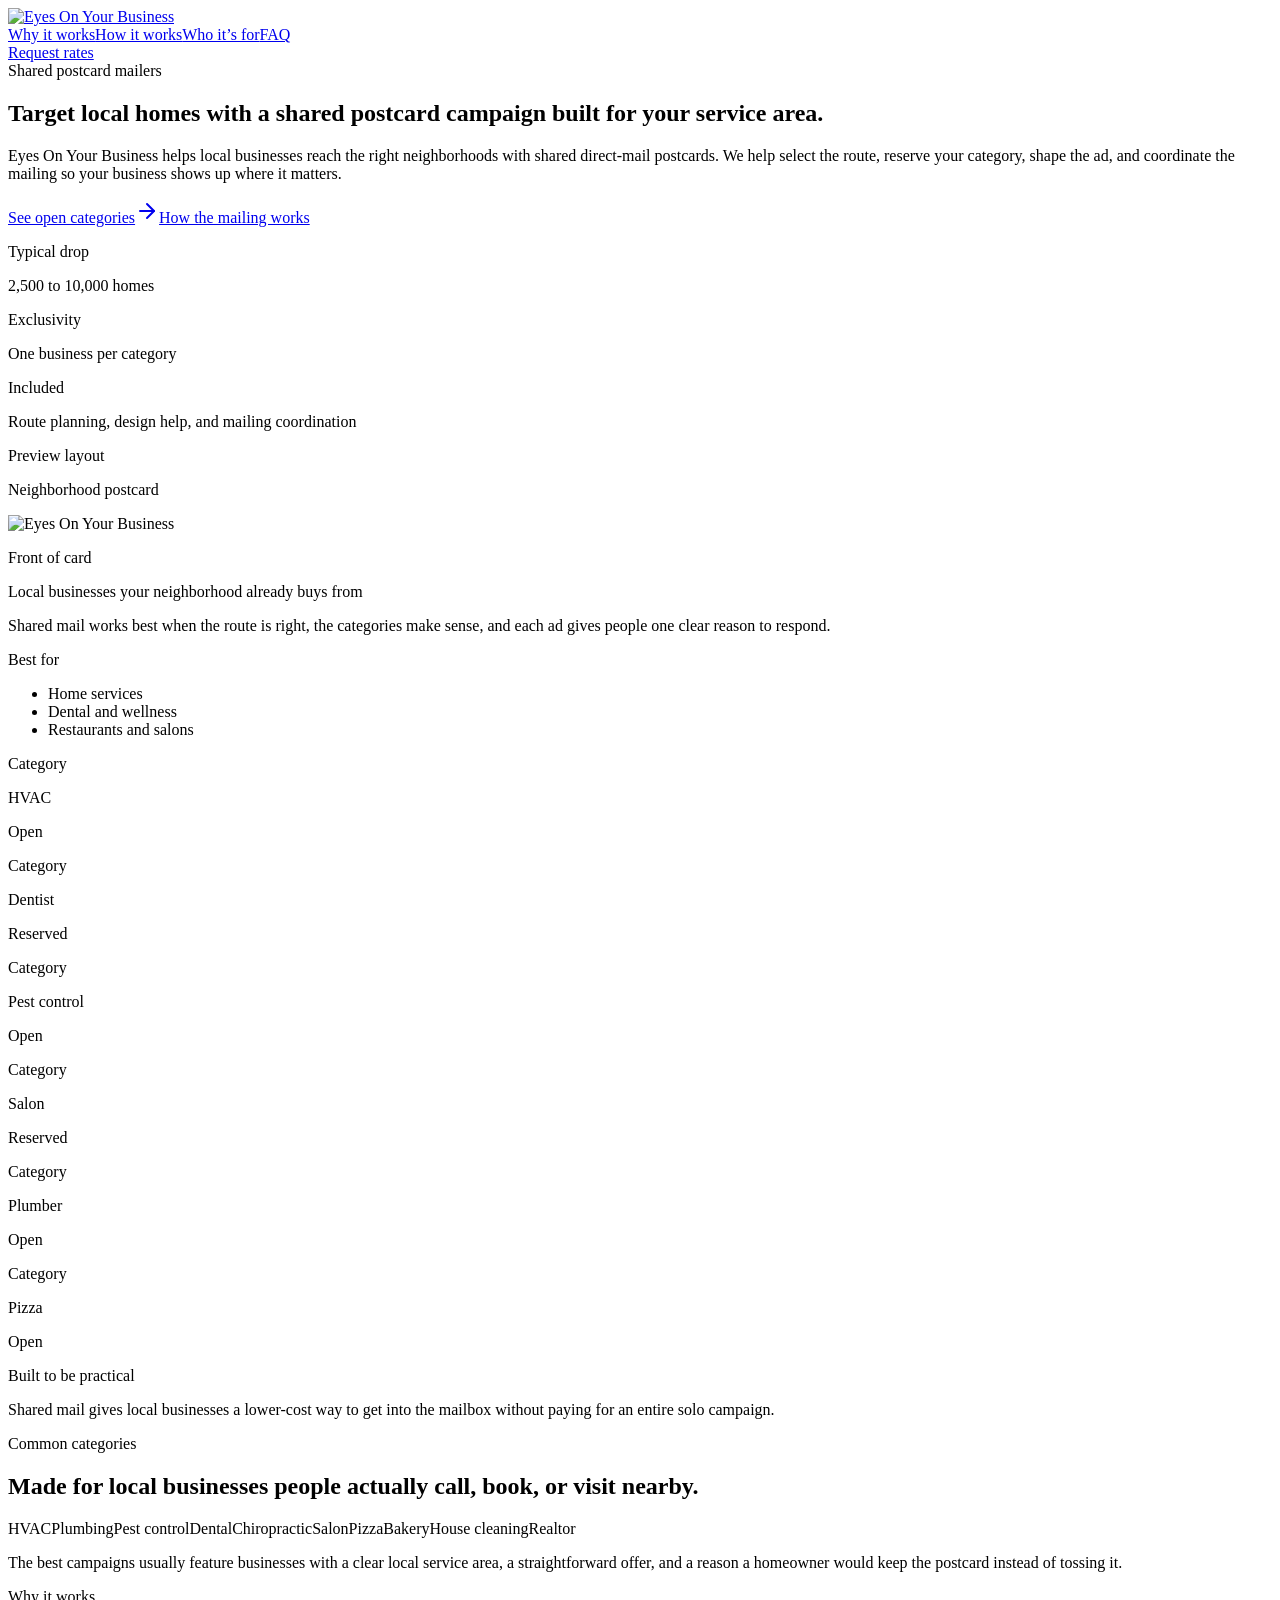
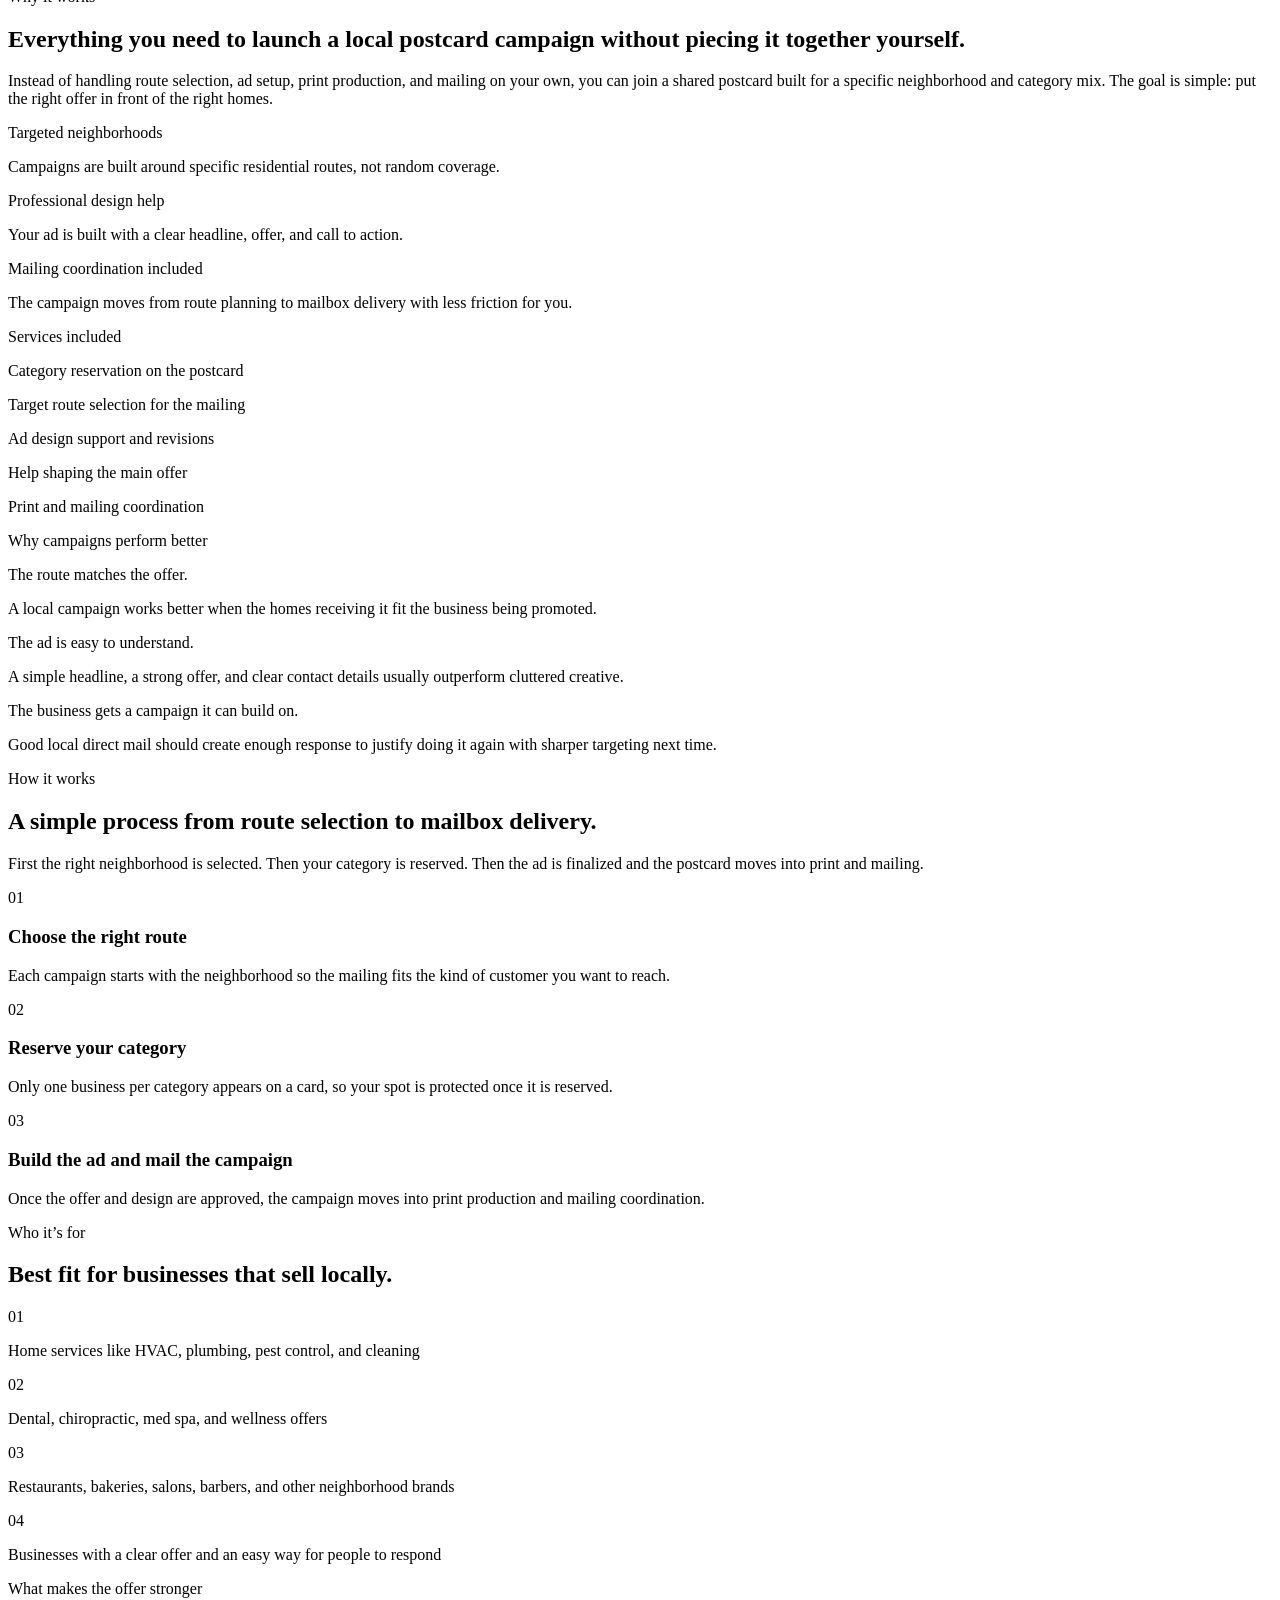
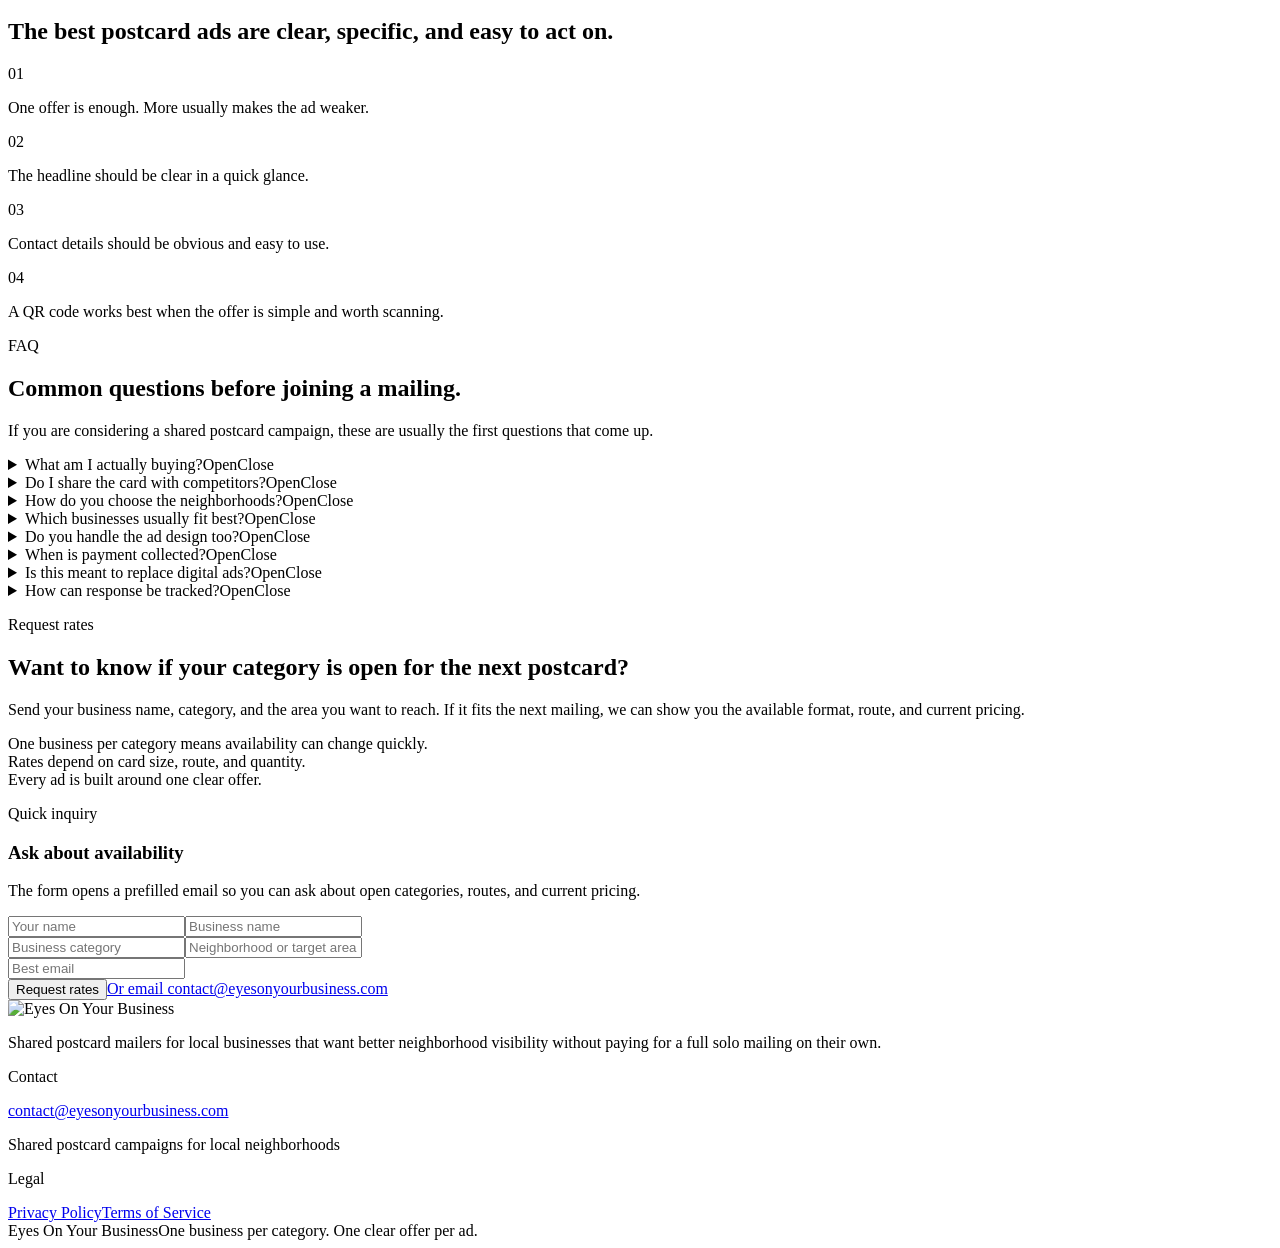
==== commit 66b5c0e8: "Publish benchmark-inspired copy refresh" ====
--- a/index.html
+++ b/index.html
@@ -1 +1 @@
-<!DOCTYPE html><!--jhdDDpNEn_A_YJyego9bK--><html lang="en" class="__variable_e29dc0 __variable_5a25e9"><head><meta charSet="utf-8"/><meta name="viewport" content="width=device-width, initial-scale=1"/><link rel="preload" href="/eyesonbusiness-preview/_next/static/media/26d0ba92e140f0dc-s.p.woff2" as="font" crossorigin="" type="font/woff2"/><link rel="preload" href="/eyesonbusiness-preview/_next/static/media/5611c55482296524-s.p.woff2" as="font" crossorigin="" type="font/woff2"/><link rel="preload" as="image" href="/eyesonbusiness-preview/branding/logo.svg"/><link rel="preload" as="image" href="/eyesonbusiness-preview/branding/icon.svg"/><link rel="stylesheet" href="/eyesonbusiness-preview/_next/static/css/358c01746339889a.css" data-precedence="next"/><link rel="preload" as="script" fetchPriority="low" href="/eyesonbusiness-preview/_next/static/chunks/webpack-45bc272944edc042.js"/><script src="/eyesonbusiness-preview/_next/static/chunks/4bd1b696-c023c6e3521b1417.js" async=""></script><script src="/eyesonbusiness-preview/_next/static/chunks/255-0e4dbe160394a259.js" async=""></script><script src="/eyesonbusiness-preview/_next/static/chunks/main-app-482cc5000201fb1e.js" async=""></script><script src="/eyesonbusiness-preview/_next/static/chunks/909-9eb9e001d16de97f.js" async=""></script><script src="/eyesonbusiness-preview/_next/static/chunks/app/page-1597dbf842f72f28.js" async=""></script><meta name="next-size-adjust" content=""/><title>Eyes On Your Business | Shared Postcard Mailers for Local Businesses</title><meta name="description" content="Shared direct-mail postcard campaigns for local businesses. Reach the right neighborhoods with category exclusivity, ad design, print coordination, and smarter route planning."/><meta property="og:title" content="Eyes On Your Business"/><meta property="og:description" content="Targeted shared postcard mailers that help local businesses get seen by homeowners."/><meta property="og:url" content="https://eyesonyourbusiness.com"/><meta property="og:site_name" content="Eyes On Your Business"/><meta property="og:type" content="website"/><meta name="twitter:card" content="summary_large_image"/><meta name="twitter:title" content="Eyes On Your Business"/><meta name="twitter:description" content="Shared postcard mailers for local businesses that want targeted neighborhood visibility."/><link rel="icon" href="/eyesonbusiness-preview/icon.svg?d7e8ae298963944c" type="image/svg+xml" sizes="any"/><script src="/eyesonbusiness-preview/_next/static/chunks/polyfills-42372ed130431b0a.js" noModule=""></script></head><body><div hidden=""><!--$--><!--/$--></div><header class="sticky top-0 z-40 border-b border-[#102542]/8 bg-[#f7f1e6]/88 backdrop-blur-sm"><div class="section-shell flex items-center justify-between gap-6 py-4"><a href="#top" class="flex items-center gap-3"><img src="/eyesonbusiness-preview/branding/logo.svg" alt="Eyes On Your Business" width="220" height="46"/></a><nav class="hidden items-center gap-8 text-sm text-[#425064] md:flex"><a href="#why-it-works" class="transition hover:text-[#102542]">Why it works</a><a href="#how-it-works" class="transition hover:text-[#102542]">How it works</a><a href="#who-its-for" class="transition hover:text-[#102542]">Who it’s for</a><a href="#faq" class="transition hover:text-[#102542]">FAQ</a></nav><a href="#contact" class="items-center justify-center border px-5 py-3 text-[0.78rem] font-semibold uppercase tracking-[0.18em] transition duration-200 focus-visible:outline-none focus-visible:ring-2 focus-visible:ring-ring focus-visible:ring-offset-2 focus-visible:ring-offset-[#f3ebdd] disabled:pointer-events-none disabled:opacity-50 border-[#c45c38] bg-[#c45c38] text-[#fffaf2] hover:-translate-y-0.5 hover:bg-[#ad4827] hover:border-[#ad4827] hidden md:inline-flex">Request rates</a></div></header><main><section id="top" class="pb-18 pt-10 md:pb-24 md:pt-16"><div class="section-shell grid gap-12 lg:grid-cols-[1.02fr_0.98fr] lg:items-start"><div class="pt-2"><div class="stamp mb-6">Shared postcard mailers</div><h1 class="headline max-w-4xl text-[3.4rem] font-semibold leading-[0.9] text-[#102542] sm:text-[4.4rem] lg:text-[5.4rem]">Be the only business in your category on a postcard that lands in local homes.</h1><p class="mt-6 max-w-2xl text-lg leading-8 text-[#354255] md:text-xl">Eyes On Your Business helps local businesses reach selected neighborhoods through shared direct-mail postcards. You get category exclusivity, ad design support, and a route chosen to fit the customers you want.</p><div class="mt-8 flex flex-col gap-3 sm:flex-row"><a href="#contact" class="inline-flex items-center justify-center border px-5 py-3 text-[0.78rem] font-semibold uppercase tracking-[0.18em] transition duration-200 focus-visible:outline-none focus-visible:ring-2 focus-visible:ring-ring focus-visible:ring-offset-2 focus-visible:ring-offset-[#f3ebdd] disabled:pointer-events-none disabled:opacity-50 border-[#c45c38] bg-[#c45c38] text-[#fffaf2] hover:-translate-y-0.5 hover:bg-[#ad4827] hover:border-[#ad4827] w-full sm:w-auto">See open categories<svg xmlns="http://www.w3.org/2000/svg" width="24" height="24" viewBox="0 0 24 24" fill="none" stroke="currentColor" stroke-width="2" stroke-linecap="round" stroke-linejoin="round" class="lucide lucide-arrow-right ml-2 h-4 w-4" aria-hidden="true"><path d="M5 12h14"></path><path d="m12 5 7 7-7 7"></path></svg></a><a href="#how-it-works" class="inline-flex items-center justify-center border px-5 py-3 text-[0.78rem] font-semibold uppercase tracking-[0.18em] transition duration-200 focus-visible:outline-none focus-visible:ring-2 focus-visible:ring-ring focus-visible:ring-offset-2 focus-visible:ring-offset-[#f3ebdd] disabled:pointer-events-none disabled:opacity-50 border-[#102542]/18 bg-transparent text-[#102542] hover:-translate-y-0.5 hover:border-[#102542] hover:bg-white/60 w-full sm:w-auto">How the mailing works</a></div><div class="mt-10 grid gap-4 md:grid-cols-3"><div class="border border-[#102542]/12 bg-white/65 p-4"><p class="text-[0.72rem] font-semibold uppercase tracking-[0.18em] text-[#687587]">Typical drop</p><p class="mt-3 text-base font-semibold leading-7 text-[#102542]">2,500 to 10,000 homes</p></div><div class="border border-[#102542]/12 bg-white/65 p-4"><p class="text-[0.72rem] font-semibold uppercase tracking-[0.18em] text-[#687587]">Exclusivity</p><p class="mt-3 text-base font-semibold leading-7 text-[#102542]">One business per category</p></div><div class="border border-[#102542]/12 bg-white/65 p-4"><p class="text-[0.72rem] font-semibold uppercase tracking-[0.18em] text-[#687587]">Included</p><p class="mt-3 text-base font-semibold leading-7 text-[#102542]">Ad design and mailing coordination</p></div></div></div><div class="relative lg:pl-6"><div class="paper-frame relative overflow-hidden p-5 md:p-6"><div class="flex items-start justify-between gap-6 border-b border-[#102542]/10 pb-4"><div><p class="text-[0.72rem] font-semibold uppercase tracking-[0.18em] text-[#c45c38]">Preview layout</p><p class="headline mt-2 text-3xl font-semibold text-[#102542]">Neighborhood postcard</p></div><img src="/eyesonbusiness-preview/branding/icon.svg" alt="Eyes On Your Business" width="48" height="48"/></div><div class="mt-5 grid gap-3 sm:grid-cols-3"><div class="navy-panel p-5 sm:col-span-2"><p class="text-[0.72rem] uppercase tracking-[0.18em] text-[#9db5d6]">Front of card</p><p class="headline mt-3 text-3xl leading-tight text-[#fffaf2]">Local businesses your neighborhood already buys from</p><p class="mt-4 text-sm leading-7 text-[#d8e3f1]">Shared mail works best when the route is right, the categories make sense, and each ad gives people one clear reason to respond.</p></div><div class="border border-[#102542]/12 bg-[#fdf8ef] p-4"><p class="text-[0.72rem] uppercase tracking-[0.18em] text-[#687587]">Best for</p><ul class="mt-3 space-y-2 text-sm leading-6 text-[#102542]"><li>Home services</li><li>Dental and wellness</li><li>Restaurants and salons</li></ul></div><div class="border border-[#102542]/12 p-4 bg-white/75"><p class="text-[0.72rem] uppercase tracking-[0.18em] text-[#687587]">Category</p><p class="mt-3 text-lg font-semibold text-[#102542]">HVAC</p><p class="mt-4 text-[0.72rem] font-semibold uppercase tracking-[0.18em] text-[#c45c38]">Open</p></div><div class="border border-[#102542]/12 p-4 bg-[#ecf1f8]"><p class="text-[0.72rem] uppercase tracking-[0.18em] text-[#687587]">Category</p><p class="mt-3 text-lg font-semibold text-[#102542]">Dentist</p><p class="mt-4 text-[0.72rem] font-semibold uppercase tracking-[0.18em] text-[#6b7d94]">Reserved</p></div><div class="border border-[#102542]/12 p-4 bg-white/75"><p class="text-[0.72rem] uppercase tracking-[0.18em] text-[#687587]">Category</p><p class="mt-3 text-lg font-semibold text-[#102542]">Pest control</p><p class="mt-4 text-[0.72rem] font-semibold uppercase tracking-[0.18em] text-[#c45c38]">Open</p></div><div class="border border-[#102542]/12 p-4 bg-[#ecf1f8]"><p class="text-[0.72rem] uppercase tracking-[0.18em] text-[#687587]">Category</p><p class="mt-3 text-lg font-semibold text-[#102542]">Salon</p><p class="mt-4 text-[0.72rem] font-semibold uppercase tracking-[0.18em] text-[#6b7d94]">Reserved</p></div><div class="border border-[#102542]/12 p-4 bg-white/75"><p class="text-[0.72rem] uppercase tracking-[0.18em] text-[#687587]">Category</p><p class="mt-3 text-lg font-semibold text-[#102542]">Plumber</p><p class="mt-4 text-[0.72rem] font-semibold uppercase tracking-[0.18em] text-[#c45c38]">Open</p></div><div class="border border-[#102542]/12 p-4 bg-white/75"><p class="text-[0.72rem] uppercase tracking-[0.18em] text-[#687587]">Category</p><p class="mt-3 text-lg font-semibold text-[#102542]">Pizza</p><p class="mt-4 text-[0.72rem] font-semibold uppercase tracking-[0.18em] text-[#c45c38]">Open</p></div></div></div><div class="note-card absolute -bottom-6 left-6 max-w-[18rem] rotate-[-3deg] p-4"><p class="text-[0.72rem] font-semibold uppercase tracking-[0.18em] text-[#c45c38]">Why businesses like it</p><p class="mt-2 text-sm leading-7 text-[#102542]">It gives local businesses physical visibility in the mailbox without asking them to fund an entire solo mailer.</p></div></div></div></section><section class="pb-8 md:pb-10"><div class="section-shell navy-panel overflow-hidden px-6 py-8 md:px-8"><div class="grid gap-6 lg:grid-cols-[0.85fr_1.15fr] lg:items-center"><div><p class="section-kicker before:bg-[#c45c38] text-[#f0b7a5]">Common categories</p><h2 class="headline mt-3 text-3xl font-semibold text-[#fffaf2] md:text-4xl">Made for local businesses people actually call, book, or visit nearby.</h2></div><div><div class="flex flex-wrap gap-3"><span class="border border-white/14 bg-white/6 px-4 py-2 text-sm text-[#fffaf2]">HVAC</span><span class="border border-white/14 bg-white/6 px-4 py-2 text-sm text-[#fffaf2]">Plumbing</span><span class="border border-white/14 bg-white/6 px-4 py-2 text-sm text-[#fffaf2]">Pest control</span><span class="border border-white/14 bg-white/6 px-4 py-2 text-sm text-[#fffaf2]">Dental</span><span class="border border-white/14 bg-white/6 px-4 py-2 text-sm text-[#fffaf2]">Chiropractic</span><span class="border border-white/14 bg-white/6 px-4 py-2 text-sm text-[#fffaf2]">Salon</span><span class="border border-white/14 bg-white/6 px-4 py-2 text-sm text-[#fffaf2]">Pizza</span><span class="border border-white/14 bg-white/6 px-4 py-2 text-sm text-[#fffaf2]">Bakery</span><span class="border border-white/14 bg-white/6 px-4 py-2 text-sm text-[#fffaf2]">House cleaning</span><span class="border border-white/14 bg-white/6 px-4 py-2 text-sm text-[#fffaf2]">Realtor</span></div><p class="mt-5 max-w-3xl text-sm leading-7 text-[#d8e3f1]">The best campaigns usually feature businesses with a clear local service area, a straightforward offer, and a reason a homeowner would keep the postcard instead of tossing it.</p></div></div></div></section><section id="why-it-works" class="py-16 md:py-22"><div class="section-shell grid gap-10 lg:grid-cols-[0.82fr_1.18fr] lg:items-start"><div><p class="section-kicker">Why it works</p><h2 class="headline mt-4 text-4xl font-semibold text-[#102542] md:text-5xl">A simpler way to get into the mailbox without paying for a full solo campaign.</h2><p class="mt-6 text-lg leading-8 text-[#354255]">Shared postcard mail gives local businesses a lower-cost way to reach nearby homes. Instead of covering the full print and postage bill alone, each advertiser buys one reserved spot on a card built for a specific route.</p></div><div class="grid gap-5"><div class="grid gap-4 md:grid-cols-3"><div class="paper-frame p-5"><p class="text-lg font-semibold text-[#102542]">Lower entry cost</p><p class="mt-3 text-sm leading-7 text-[#5e6b7c]">You pay for one spot on the card instead of funding the entire mailing yourself.</p></div><div class="paper-frame p-5"><p class="text-lg font-semibold text-[#102542]">Category exclusivity</p><p class="mt-3 text-sm leading-7 text-[#5e6b7c]">You are not placed beside a direct competitor on the same postcard.</p></div><div class="paper-frame p-5"><p class="text-lg font-semibold text-[#102542]">Real local visibility</p><p class="mt-3 text-sm leading-7 text-[#5e6b7c]">Your business shows up in the mailbox, not just in another digital feed.</p></div></div><div class="paper-frame grid gap-0 lg:grid-cols-[0.92fr_1.08fr]"><div class="border-b border-[#102542]/10 p-6 lg:border-b-0 lg:border-r"><p class="text-[0.72rem] font-semibold uppercase tracking-[0.18em] text-[#687587]">What’s included</p><div class="mt-5 space-y-4"><div class="border-b border-[#102542]/10 pb-4 last:border-b-0 last:pb-0"><p class="text-base leading-7 text-[#102542]">A reserved category on the postcard</p></div><div class="border-b border-[#102542]/10 pb-4 last:border-b-0 last:pb-0"><p class="text-base leading-7 text-[#102542]">A route selected for the kind of customer you want</p></div><div class="border-b border-[#102542]/10 pb-4 last:border-b-0 last:pb-0"><p class="text-base leading-7 text-[#102542]">Ad design support and revisions</p></div><div class="border-b border-[#102542]/10 pb-4 last:border-b-0 last:pb-0"><p class="text-base leading-7 text-[#102542]">Help shaping the offer and call to action</p></div><div class="border-b border-[#102542]/10 pb-4 last:border-b-0 last:pb-0"><p class="text-base leading-7 text-[#102542]">Print and mailing coordination</p></div></div></div><div class="navy-panel p-6"><p class="text-[0.72rem] font-semibold uppercase tracking-[0.18em] text-[#9db5d6]">What a good postcard does</p><div class="mt-5 space-y-5"><div><p class="text-base font-semibold text-[#fffaf2]">It reaches the right homes.</p><p class="mt-2 text-sm leading-7 text-[#d8e3f1]">The route has to fit the business being promoted.</p></div><div><p class="text-base font-semibold text-[#fffaf2]">It gives each business one clear message.</p><p class="mt-2 text-sm leading-7 text-[#d8e3f1]">A simple offer usually beats a busy ad every time.</p></div><div><p class="text-base font-semibold text-[#fffaf2]">It makes the next campaign easier to justify.</p><p class="mt-2 text-sm leading-7 text-[#d8e3f1]">The right route and category mix should be worth repeating.</p></div></div></div></div></div></div></section><section id="how-it-works" class="py-16 md:py-22"><div class="section-shell grid gap-10 lg:grid-cols-[0.78fr_1.22fr] lg:items-start"><div><p class="section-kicker">How it works</p><h2 class="headline mt-4 text-4xl font-semibold text-[#102542] md:text-5xl">Three steps from category opening to mailbox delivery.</h2><p class="mt-6 text-lg leading-8 text-[#354255]">The process stays simple on purpose. First, the route is selected. Then the category is reserved. Then the ad is finalized and the postcard goes to print.</p></div><div class="space-y-4"><div class="paper-frame grid gap-4 p-5 md:grid-cols-[96px_1fr] md:items-start md:p-6"><div class="headline text-5xl font-semibold leading-none text-[#c45c38]">01</div><div><h3 class="text-2xl font-semibold text-[#102542]">Choose the right route</h3><p class="mt-3 text-sm leading-7 text-[#5e6b7c]">Each mailing starts with the neighborhood. The route should make sense for the kind of business being featured.</p></div></div><div class="paper-frame grid gap-4 p-5 md:grid-cols-[96px_1fr] md:items-start md:p-6"><div class="headline text-5xl font-semibold leading-none text-[#c45c38]">02</div><div><h3 class="text-2xl font-semibold text-[#102542]">Reserve your category</h3><p class="mt-3 text-sm leading-7 text-[#5e6b7c]">Only one business per category is placed on a card, so availability matters.</p></div></div><div class="paper-frame grid gap-4 p-5 md:grid-cols-[96px_1fr] md:items-start md:p-6"><div class="headline text-5xl font-semibold leading-none text-[#c45c38]">03</div><div><h3 class="text-2xl font-semibold text-[#102542]">Build the ad and mail the campaign</h3><p class="mt-3 text-sm leading-7 text-[#5e6b7c]">Once the offer and design are approved, the postcard moves into print and mailing coordination.</p></div></div></div></div></section><section id="who-its-for" class="py-16 md:py-22"><div class="section-shell grid gap-8 lg:grid-cols-2"><div class="paper-frame p-6 md:p-8"><p class="section-kicker">Who it’s for</p><h2 class="headline mt-4 text-4xl font-semibold text-[#102542]">Best fit for businesses that sell locally.</h2><div class="mt-6 space-y-4"><div class="flex gap-4 border-b border-[#102542]/10 pb-4 last:border-b-0 last:pb-0"><div class="headline text-2xl font-semibold text-[#c45c38]">0<!-- -->1</div><p class="pt-1 text-base leading-7 text-[#102542]">Home services like HVAC, plumbing, pest control, and cleaning</p></div><div class="flex gap-4 border-b border-[#102542]/10 pb-4 last:border-b-0 last:pb-0"><div class="headline text-2xl font-semibold text-[#c45c38]">0<!-- -->2</div><p class="pt-1 text-base leading-7 text-[#102542]">Dental, chiropractic, med spa, and wellness offers</p></div><div class="flex gap-4 border-b border-[#102542]/10 pb-4 last:border-b-0 last:pb-0"><div class="headline text-2xl font-semibold text-[#c45c38]">0<!-- -->3</div><p class="pt-1 text-base leading-7 text-[#102542]">Restaurants, bakeries, salons, barbers, and other neighborhood brands</p></div><div class="flex gap-4 border-b border-[#102542]/10 pb-4 last:border-b-0 last:pb-0"><div class="headline text-2xl font-semibold text-[#c45c38]">0<!-- -->4</div><p class="pt-1 text-base leading-7 text-[#102542]">Businesses with a clear offer and an easy way for people to respond</p></div></div></div><div class="navy-panel p-6 md:p-8"><p class="section-kicker before:bg-[#c45c38] text-[#f0b7a5]">What makes an ad work</p><h2 class="headline mt-4 text-4xl font-semibold text-[#fffaf2]">The strongest ads are usually the simplest ones.</h2><div class="mt-6 space-y-4"><div class="flex gap-4 border-b border-white/10 pb-4 last:border-b-0 last:pb-0"><div class="headline text-2xl font-semibold text-[#f0b7a5]">0<!-- -->1</div><p class="pt-1 text-base leading-7 text-[#d8e3f1]">One offer is enough. More usually makes the ad weaker.</p></div><div class="flex gap-4 border-b border-white/10 pb-4 last:border-b-0 last:pb-0"><div class="headline text-2xl font-semibold text-[#f0b7a5]">0<!-- -->2</div><p class="pt-1 text-base leading-7 text-[#d8e3f1]">The headline should be clear in a quick glance.</p></div><div class="flex gap-4 border-b border-white/10 pb-4 last:border-b-0 last:pb-0"><div class="headline text-2xl font-semibold text-[#f0b7a5]">0<!-- -->3</div><p class="pt-1 text-base leading-7 text-[#d8e3f1]">Contact details should be obvious and easy to use.</p></div><div class="flex gap-4 border-b border-white/10 pb-4 last:border-b-0 last:pb-0"><div class="headline text-2xl font-semibold text-[#f0b7a5]">0<!-- -->4</div><p class="pt-1 text-base leading-7 text-[#d8e3f1]">A QR code works best when the offer is simple and worth scanning.</p></div></div></div></div></section><section id="faq" class="py-16 md:py-22"><div class="section-shell grid gap-8 lg:grid-cols-[0.78fr_1.22fr]"><div><p class="section-kicker">FAQ</p><h2 class="headline mt-4 text-4xl font-semibold text-[#102542] md:text-5xl">Questions business owners usually ask before reserving a spot.</h2><p class="mt-6 text-lg leading-8 text-[#354255]">If you are comparing this to other local marketing channels, these are the details that matter most up front.</p></div><div class="border-t border-[#102542]/12"><details class="group border-b border-[#102542]/12 py-5"><summary class="flex cursor-pointer list-none items-start justify-between gap-6 text-left"><span class="text-lg font-semibold text-[#102542]">What am I actually buying?</span><span class="mt-1 text-[0.72rem] font-semibold uppercase tracking-[0.18em] text-[#c45c38] group-open:hidden">Open</span><span class="mt-1 hidden text-[0.72rem] font-semibold uppercase tracking-[0.18em] text-[#c45c38] group-open:block">Close</span></summary><p class="max-w-3xl pt-4 text-sm leading-7 text-[#5e6b7c]">A reserved spot on a shared postcard mailed to a selected residential route, along with ad design support and mailing coordination.</p></details><details class="group border-b border-[#102542]/12 py-5"><summary class="flex cursor-pointer list-none items-start justify-between gap-6 text-left"><span class="text-lg font-semibold text-[#102542]">Do I share the card with competitors?</span><span class="mt-1 text-[0.72rem] font-semibold uppercase tracking-[0.18em] text-[#c45c38] group-open:hidden">Open</span><span class="mt-1 hidden text-[0.72rem] font-semibold uppercase tracking-[0.18em] text-[#c45c38] group-open:block">Close</span></summary><p class="max-w-3xl pt-4 text-sm leading-7 text-[#5e6b7c]">No. The postcard is sold one business per category, so a direct competitor is not placed beside you on the same mailing.</p></details><details class="group border-b border-[#102542]/12 py-5"><summary class="flex cursor-pointer list-none items-start justify-between gap-6 text-left"><span class="text-lg font-semibold text-[#102542]">How do you choose the neighborhoods?</span><span class="mt-1 text-[0.72rem] font-semibold uppercase tracking-[0.18em] text-[#c45c38] group-open:hidden">Open</span><span class="mt-1 hidden text-[0.72rem] font-semibold uppercase tracking-[0.18em] text-[#c45c38] group-open:block">Close</span></summary><p class="max-w-3xl pt-4 text-sm leading-7 text-[#5e6b7c]">Routes are selected based on the type of customer the business wants to reach. The goal is to match the homes to the offer.</p></details><details class="group border-b border-[#102542]/12 py-5"><summary class="flex cursor-pointer list-none items-start justify-between gap-6 text-left"><span class="text-lg font-semibold text-[#102542]">Which businesses usually fit best?</span><span class="mt-1 text-[0.72rem] font-semibold uppercase tracking-[0.18em] text-[#c45c38] group-open:hidden">Open</span><span class="mt-1 hidden text-[0.72rem] font-semibold uppercase tracking-[0.18em] text-[#c45c38] group-open:block">Close</span></summary><p class="max-w-3xl pt-4 text-sm leading-7 text-[#5e6b7c]">Home services, dental, wellness, restaurants, salons, and other local businesses with a clear neighborhood offer tend to fit best.</p></details><details class="group border-b border-[#102542]/12 py-5"><summary class="flex cursor-pointer list-none items-start justify-between gap-6 text-left"><span class="text-lg font-semibold text-[#102542]">Do you handle the ad design too?</span><span class="mt-1 text-[0.72rem] font-semibold uppercase tracking-[0.18em] text-[#c45c38] group-open:hidden">Open</span><span class="mt-1 hidden text-[0.72rem] font-semibold uppercase tracking-[0.18em] text-[#c45c38] group-open:block">Close</span></summary><p class="max-w-3xl pt-4 text-sm leading-7 text-[#5e6b7c]">Yes. The spot includes help with the ad layout, the headline, and the main offer so the postcard is easier for homeowners to respond to.</p></details><details class="group border-b border-[#102542]/12 py-5"><summary class="flex cursor-pointer list-none items-start justify-between gap-6 text-left"><span class="text-lg font-semibold text-[#102542]">When is payment collected?</span><span class="mt-1 text-[0.72rem] font-semibold uppercase tracking-[0.18em] text-[#c45c38] group-open:hidden">Open</span><span class="mt-1 hidden text-[0.72rem] font-semibold uppercase tracking-[0.18em] text-[#c45c38] group-open:block">Close</span></summary><p class="max-w-3xl pt-4 text-sm leading-7 text-[#5e6b7c]">Before the spot is reserved and before design begins. That keeps the schedule clean and avoids holding space without commitment.</p></details><details class="group border-b border-[#102542]/12 py-5"><summary class="flex cursor-pointer list-none items-start justify-between gap-6 text-left"><span class="text-lg font-semibold text-[#102542]">Is this meant to replace digital ads?</span><span class="mt-1 text-[0.72rem] font-semibold uppercase tracking-[0.18em] text-[#c45c38] group-open:hidden">Open</span><span class="mt-1 hidden text-[0.72rem] font-semibold uppercase tracking-[0.18em] text-[#c45c38] group-open:block">Close</span></summary><p class="max-w-3xl pt-4 text-sm leading-7 text-[#5e6b7c]">No. It works well as an additional local channel, especially for businesses that want physical visibility in the mailbox alongside their digital marketing.</p></details><details class="group border-b border-[#102542]/12 py-5"><summary class="flex cursor-pointer list-none items-start justify-between gap-6 text-left"><span class="text-lg font-semibold text-[#102542]">How can response be tracked?</span><span class="mt-1 text-[0.72rem] font-semibold uppercase tracking-[0.18em] text-[#c45c38] group-open:hidden">Open</span><span class="mt-1 hidden text-[0.72rem] font-semibold uppercase tracking-[0.18em] text-[#c45c38] group-open:block">Close</span></summary><p class="max-w-3xl pt-4 text-sm leading-7 text-[#5e6b7c]">The strongest version includes a clear offer and a trackable action such as a QR code, phone number, or landing page tied to the campaign.</p></details></div></div></section><section id="contact" class="py-16 md:py-24"><div class="section-shell"><div class="paper-frame grid gap-10 p-6 md:p-10 lg:grid-cols-[0.84fr_1.16fr] lg:items-start"><div><p class="section-kicker">Request rates</p><h2 class="headline mt-4 text-4xl font-semibold text-[#102542] md:text-5xl">If your category is still open, we can show you the route, the format, and the current rates.</h2><p class="mt-6 text-lg leading-8 text-[#354255]">Send the business name, category, and the area you want to reach. If it fits the next mailing, we will show you what is available and what the next step looks like.</p><div class="mt-8 grid gap-4"><div class="border border-[#102542]/12 bg-white/70 p-4 text-sm leading-7 text-[#102542]">One business per category means openings can disappear fast.</div><div class="border border-[#102542]/12 bg-white/70 p-4 text-sm leading-7 text-[#102542]">Rates depend on card size, route, and quantity.</div><div class="border border-[#102542]/12 bg-white/70 p-4 text-sm leading-7 text-[#102542]">The ad should give people one clear reason to respond.</div></div></div><div class="navy-panel p-5 md:p-6"><p class="text-[0.72rem] font-semibold uppercase tracking-[0.18em] text-[#f0b7a5]">Quick inquiry</p><h3 class="headline mt-3 text-3xl font-semibold text-[#fffaf2]">Ask about availability</h3><p class="mt-3 text-sm leading-7 text-[#d8e3f1]">The form opens a prefilled email so you can ask about open categories, routes, and current pricing.</p><div class="mt-6"><form class="grid gap-3"><div class="grid gap-3 md:grid-cols-2"><input class="h-12 w-full border border-[#102542]/18 bg-white/80 px-4 text-sm text-[#102542] outline-none transition placeholder:text-[#5e6b7c] focus:border-[#ca5331]/60 focus:ring-2 focus:ring-[#ca5331]/15" placeholder="Your name" required="" value=""/><input class="h-12 w-full border border-[#102542]/18 bg-white/80 px-4 text-sm text-[#102542] outline-none transition placeholder:text-[#5e6b7c] focus:border-[#ca5331]/60 focus:ring-2 focus:ring-[#ca5331]/15" placeholder="Business name" required="" value=""/></div><div class="grid gap-3 md:grid-cols-2"><input class="h-12 w-full border border-[#102542]/18 bg-white/80 px-4 text-sm text-[#102542] outline-none transition placeholder:text-[#5e6b7c] focus:border-[#ca5331]/60 focus:ring-2 focus:ring-[#ca5331]/15" placeholder="Business category" value=""/><input class="h-12 w-full border border-[#102542]/18 bg-white/80 px-4 text-sm text-[#102542] outline-none transition placeholder:text-[#5e6b7c] focus:border-[#ca5331]/60 focus:ring-2 focus:ring-[#ca5331]/15" placeholder="Neighborhood or target area" value=""/></div><input class="h-12 w-full border border-[#102542]/18 bg-white/80 px-4 text-sm text-[#102542] outline-none transition placeholder:text-[#5e6b7c] focus:border-[#ca5331]/60 focus:ring-2 focus:ring-[#ca5331]/15" type="email" placeholder="Best email" required="" value=""/><div class="flex flex-col items-start gap-3 pt-2 sm:flex-row sm:items-center"><button class="inline-flex items-center justify-center border px-5 py-3 text-[0.78rem] font-semibold uppercase tracking-[0.18em] transition duration-200 focus-visible:outline-none focus-visible:ring-2 focus-visible:ring-ring focus-visible:ring-offset-2 focus-visible:ring-offset-[#f3ebdd] disabled:pointer-events-none disabled:opacity-50 border-[#c45c38] bg-[#c45c38] text-[#fffaf2] hover:-translate-y-0.5 hover:bg-[#ad4827] hover:border-[#ad4827]" type="submit">Request rates</button><a href="mailto:contact@eyesonyourbusiness.com?subject=Postcard%20availability%20inquiry&amp;body=Name%3A%20%0ABusiness%3A%20%0ACategory%3A%20%0AArea%20I%20want%20to%20reach%3A%20%0AEmail%3A%20%0A%0APlease%20send%20current%20availability%20and%20rates." class="text-sm font-medium text-[#f0b7a5] transition hover:text-[#fffaf2]">Or email contact@eyesonyourbusiness.com</a></div></form></div></div></div></div></section></main><footer class="pb-10 pt-4"><div class="section-shell border-t border-[#102542]/12 pt-8"><div class="grid gap-8 md:grid-cols-[1.08fr_0.92fr] md:items-start"><div class="max-w-xl"><img src="/eyesonbusiness-preview/branding/logo.svg" alt="Eyes On Your Business" width="210" height="44"/><p class="mt-4 text-sm leading-7 text-[#5e6b7c]">Shared postcard mailers for local businesses that want better neighborhood visibility without paying for a full solo mailing on their own.</p></div><div class="grid gap-8 text-sm text-[#354255] sm:grid-cols-2"><div><p class="text-[0.72rem] font-semibold uppercase tracking-[0.18em] text-[#c45c38]">Contact</p><div class="mt-3 space-y-2"><a href="mailto:contact@eyesonyourbusiness.com" class="transition hover:text-[#102542]">contact@eyesonyourbusiness.com</a><p>Shared postcard campaigns for local neighborhoods</p></div></div><div><p class="text-[0.72rem] font-semibold uppercase tracking-[0.18em] text-[#c45c38]">Legal</p><div class="mt-3 space-y-2"><a href="/eyesonbusiness-preview/legal/privacy" class="transition hover:text-[#102542]">Privacy Policy</a><a href="/eyesonbusiness-preview/legal/terms" class="block transition hover:text-[#102542]">Terms of Service</a></div></div></div></div><div class="mt-8 flex flex-col gap-2 border-t border-[#102542]/12 pt-5 text-[0.72rem] uppercase tracking-[0.18em] text-[#7a8796] md:flex-row md:items-center md:justify-between"><span>Eyes On Your Business</span><span>One business per category. One clear offer per ad.</span></div></div></footer><!--$--><!--/$--><script src="/eyesonbusiness-preview/_next/static/chunks/webpack-45bc272944edc042.js" id="_R_" async=""></script><script>(self.__next_f=self.__next_f||[]).push([0])</script><script>self.__next_f.push([1,"1:\"$Sreact.fragment\"\n2:I[9766,[],\"\"]\n3:I[8924,[],\"\"]\n10:I[7150,[],\"\"]\n:HL[\"/eyesonbusiness-preview/_next/static/media/26d0ba92e140f0dc-s.p.woff2\",\"font\",{\"crossOrigin\":\"\",\"type\":\"font/woff2\"}]\n:HL[\"/eyesonbusiness-preview/_next/static/media/5611c55482296524-s.p.woff2\",\"font\",{\"crossOrigin\":\"\",\"type\":\"font/woff2\"}]\n:HL[\"/eyesonbusiness-preview/_next/static/css/358c01746339889a.css\",\"style\"]\n"])</script><script>self.__next_f.push([1,"0:{\"P\":null,\"b\":\"jhdDDpNEn_A_YJyego9bK\",\"p\":\"/eyesonbusiness-preview\",\"c\":[\"\",\"\"],\"i\":false,\"f\":[[[\"\",{\"children\":[\"__PAGE__\",{}]},\"$undefined\",\"$undefined\",true],[\"\",[\"$\",\"$1\",\"c\",{\"children\":[[[\"$\",\"link\",\"0\",{\"rel\":\"stylesheet\",\"href\":\"/eyesonbusiness-preview/_next/static/css/358c01746339889a.css\",\"precedence\":\"next\",\"crossOrigin\":\"$undefined\",\"nonce\":\"$undefined\"}]],[\"$\",\"html\",null,{\"lang\":\"en\",\"className\":\"__variable_e29dc0 __variable_5a25e9\",\"children\":[\"$\",\"body\",null,{\"children\":[\"$\",\"$L2\",null,{\"parallelRouterKey\":\"children\",\"error\":\"$undefined\",\"errorStyles\":\"$undefined\",\"errorScripts\":\"$undefined\",\"template\":[\"$\",\"$L3\",null,{}],\"templateStyles\":\"$undefined\",\"templateScripts\":\"$undefined\",\"notFound\":[[[\"$\",\"title\",null,{\"children\":\"404: This page could not be found.\"}],[\"$\",\"div\",null,{\"style\":{\"fontFamily\":\"system-ui,\\\"Segoe UI\\\",Roboto,Helvetica,Arial,sans-serif,\\\"Apple Color Emoji\\\",\\\"Segoe UI Emoji\\\"\",\"height\":\"100vh\",\"textAlign\":\"center\",\"display\":\"flex\",\"flexDirection\":\"column\",\"alignItems\":\"center\",\"justifyContent\":\"center\"},\"children\":[\"$\",\"div\",null,{\"children\":[[\"$\",\"style\",null,{\"dangerouslySetInnerHTML\":{\"__html\":\"body{color:#000;background:#fff;margin:0}.next-error-h1{border-right:1px solid rgba(0,0,0,.3)}@media (prefers-color-scheme:dark){body{color:#fff;background:#000}.next-error-h1{border-right:1px solid rgba(255,255,255,.3)}}\"}}],[\"$\",\"h1\",null,{\"className\":\"next-error-h1\",\"style\":{\"display\":\"inline-block\",\"margin\":\"0 20px 0 0\",\"padding\":\"0 23px 0 0\",\"fontSize\":24,\"fontWeight\":500,\"verticalAlign\":\"top\",\"lineHeight\":\"49px\"},\"children\":404}],[\"$\",\"div\",null,{\"style\":{\"display\":\"inline-block\"},\"children\":[\"$\",\"h2\",null,{\"style\":{\"fontSize\":14,\"fontWeight\":400,\"lineHeight\":\"49px\",\"margin\":0},\"children\":\"This page could not be found.\"}]}]]}]}]],[]],\"forbidden\":\"$undefined\",\"unauthorized\":\"$undefined\"}]}]}]]}],{\"children\":[\"__PAGE__\",[\"$\",\"$1\",\"c\",{\"children\":[[[\"$\",\"header\",null,{\"className\":\"sticky top-0 z-40 border-b border-[#102542]/8 bg-[#f7f1e6]/88 backdrop-blur-sm\",\"children\":[\"$\",\"div\",null,{\"className\":\"section-shell flex items-center justify-between gap-6 py-4\",\"children\":[[\"$\",\"a\",null,{\"href\":\"#top\",\"className\":\"flex items-center gap-3\",\"children\":[\"$\",\"img\",null,{\"src\":\"/eyesonbusiness-preview/branding/logo.svg\",\"alt\":\"Eyes On Your Business\",\"width\":220,\"height\":46}]}],[\"$\",\"nav\",null,{\"className\":\"hidden items-center gap-8 text-sm text-[#425064] md:flex\",\"children\":[[\"$\",\"a\",null,{\"href\":\"#why-it-works\",\"className\":\"transition hover:text-[#102542]\",\"children\":\"Why it works\"}],[\"$\",\"a\",null,{\"href\":\"#how-it-works\",\"className\":\"transition hover:text-[#102542]\",\"children\":\"How it works\"}],[\"$\",\"a\",null,{\"href\":\"#who-its-for\",\"className\":\"transition hover:text-[#102542]\",\"children\":\"Who it’s for\"}],[\"$\",\"a\",null,{\"href\":\"#faq\",\"className\":\"transition hover:text-[#102542]\",\"children\":\"FAQ\"}]]}],[\"$\",\"a\",null,{\"href\":\"#contact\",\"className\":\"items-center justify-center border px-5 py-3 text-[0.78rem] font-semibold uppercase tracking-[0.18em] transition duration-200 focus-visible:outline-none focus-visible:ring-2 focus-visible:ring-ring focus-visible:ring-offset-2 focus-visible:ring-offset-[#f3ebdd] disabled:pointer-events-none disabled:opacity-50 border-[#c45c38] bg-[#c45c38] text-[#fffaf2] hover:-translate-y-0.5 hover:bg-[#ad4827] hover:border-[#ad4827] hidden md:inline-flex\",\"children\":\"Request rates\"}]]}]}],[\"$\",\"main\",null,{\"children\":[[\"$\",\"section\",null,{\"id\":\"top\",\"className\":\"pb-18 pt-10 md:pb-24 md:pt-16\",\"children\":[\"$\",\"div\",null,{\"className\":\"section-shell grid gap-12 lg:grid-cols-[1.02fr_0.98fr] lg:items-start\",\"children\":[[\"$\",\"div\",null,{\"className\":\"pt-2\",\"children\":[[\"$\",\"div\",null,{\"className\":\"stamp mb-6\",\"children\":\"Shared postcard mailers\"}],[\"$\",\"h1\",null,{\"className\":\"headline max-w-4xl text-[3.4rem] font-semibold leading-[0.9] text-[#102542] sm:text-[4.4rem] lg:text-[5.4rem]\",\"children\":\"Be the only business in your category on a postcard that lands in local homes.\"}],[\"$\",\"p\",null,{\"className\":\"mt-6 max-w-2xl text-lg leading-8 text-[#354255] md:text-xl\",\"children\":\"Eyes On Your Business helps local businesses reach selected neighborhoods through shared direct-mail postcards. You get category exclusivity, ad design support, and a route chosen to fit the customers you want.\"}],\"$L4\",\"$L5\"]}],\"$L6\"]}]}],\"$L7\",\"$L8\",\"$L9\",\"$La\",\"$Lb\",\"$Lc\"]}],\"$Ld\"],null,\"$Le\"]}],{},null,false]},null,false],\"$Lf\",false]],\"m\":\"$undefined\",\"G\":[\"$10\",[]],\"s\":false,\"S\":true}\n"])</script><script>self.__next_f.push([1,"1f:I[5050,[\"909\",\"static/chunks/909-9eb9e001d16de97f.js\",\"974\",\"static/chunks/app/page-1597dbf842f72f28.js\"],\"ContactForm\"]\n20:I[4431,[],\"OutletBoundary\"]\n22:I[5278,[],\"AsyncMetadataOutlet\"]\n24:I[4431,[],\"ViewportBoundary\"]\n26:I[4431,[],\"MetadataBoundary\"]\n27:\"$Sreact.suspense\"\n"])</script><script>self.__next_f.push([1,"4:[\"$\",\"div\",null,{\"className\":\"mt-8 flex flex-col gap-3 sm:flex-row\",\"children\":[[\"$\",\"a\",null,{\"href\":\"#contact\",\"className\":\"inline-flex items-center justify-center border px-5 py-3 text-[0.78rem] font-semibold uppercase tracking-[0.18em] transition duration-200 focus-visible:outline-none focus-visible:ring-2 focus-visible:ring-ring focus-visible:ring-offset-2 focus-visible:ring-offset-[#f3ebdd] disabled:pointer-events-none disabled:opacity-50 border-[#c45c38] bg-[#c45c38] text-[#fffaf2] hover:-translate-y-0.5 hover:bg-[#ad4827] hover:border-[#ad4827] w-full sm:w-auto\",\"children\":[\"See open categories\",[\"$\",\"svg\",null,{\"ref\":\"$undefined\",\"xmlns\":\"http://www.w3.org/2000/svg\",\"width\":24,\"height\":24,\"viewBox\":\"0 0 24 24\",\"fill\":\"none\",\"stroke\":\"currentColor\",\"strokeWidth\":2,\"strokeLinecap\":\"round\",\"strokeLinejoin\":\"round\",\"className\":\"lucide lucide-arrow-right ml-2 h-4 w-4\",\"aria-hidden\":\"true\",\"children\":[[\"$\",\"path\",\"1ays0h\",{\"d\":\"M5 12h14\"}],[\"$\",\"path\",\"xquz4c\",{\"d\":\"m12 5 7 7-7 7\"}],\"$undefined\"]}]]}],[\"$\",\"a\",null,{\"href\":\"#how-it-works\",\"className\":\"inline-flex items-center justify-center border px-5 py-3 text-[0.78rem] font-semibold uppercase tracking-[0.18em] transition duration-200 focus-visible:outline-none focus-visible:ring-2 focus-visible:ring-ring focus-visible:ring-offset-2 focus-visible:ring-offset-[#f3ebdd] disabled:pointer-events-none disabled:opacity-50 border-[#102542]/18 bg-transparent text-[#102542] hover:-translate-y-0.5 hover:border-[#102542] hover:bg-white/60 w-full sm:w-auto\",\"children\":\"How the mailing works\"}]]}]\n"])</script><script>self.__next_f.push([1,"5:[\"$\",\"div\",null,{\"className\":\"mt-10 grid gap-4 md:grid-cols-3\",\"children\":[[\"$\",\"div\",\"Typical drop\",{\"className\":\"border border-[#102542]/12 bg-white/65 p-4\",\"children\":[[\"$\",\"p\",null,{\"className\":\"text-[0.72rem] font-semibold uppercase tracking-[0.18em] text-[#687587]\",\"children\":\"Typical drop\"}],[\"$\",\"p\",null,{\"className\":\"mt-3 text-base font-semibold leading-7 text-[#102542]\",\"children\":\"2,500 to 10,000 homes\"}]]}],[\"$\",\"div\",\"Exclusivity\",{\"className\":\"border border-[#102542]/12 bg-white/65 p-4\",\"children\":[[\"$\",\"p\",null,{\"className\":\"text-[0.72rem] font-semibold uppercase tracking-[0.18em] text-[#687587]\",\"children\":\"Exclusivity\"}],[\"$\",\"p\",null,{\"className\":\"mt-3 text-base font-semibold leading-7 text-[#102542]\",\"children\":\"One business per category\"}]]}],[\"$\",\"div\",\"Included\",{\"className\":\"border border-[#102542]/12 bg-white/65 p-4\",\"children\":[[\"$\",\"p\",null,{\"className\":\"text-[0.72rem] font-semibold uppercase tracking-[0.18em] text-[#687587]\",\"children\":\"Included\"}],[\"$\",\"p\",null,{\"className\":\"mt-3 text-base font-semibold leading-7 text-[#102542]\",\"children\":\"Ad design and mailing coordination\"}]]}]]}]\n"])</script><script>self.__next_f.push([1,"6:[\"$\",\"div\",null,{\"className\":\"relative lg:pl-6\",\"children\":[[\"$\",\"div\",null,{\"className\":\"paper-frame relative overflow-hidden p-5 md:p-6\",\"children\":[[\"$\",\"div\",null,{\"className\":\"flex items-start justify-between gap-6 border-b border-[#102542]/10 pb-4\",\"children\":[[\"$\",\"div\",null,{\"children\":[[\"$\",\"p\",null,{\"className\":\"text-[0.72rem] font-semibold uppercase tracking-[0.18em] text-[#c45c38]\",\"children\":\"Preview layout\"}],[\"$\",\"p\",null,{\"className\":\"headline mt-2 text-3xl font-semibold text-[#102542]\",\"children\":\"Neighborhood postcard\"}]]}],[\"$\",\"img\",null,{\"src\":\"/eyesonbusiness-preview/branding/icon.svg\",\"alt\":\"Eyes On Your Business\",\"width\":48,\"height\":48}]]}],[\"$\",\"div\",null,{\"className\":\"mt-5 grid gap-3 sm:grid-cols-3\",\"children\":[[\"$\",\"div\",null,{\"className\":\"navy-panel p-5 sm:col-span-2\",\"children\":[[\"$\",\"p\",null,{\"className\":\"text-[0.72rem] uppercase tracking-[0.18em] text-[#9db5d6]\",\"children\":\"Front of card\"}],[\"$\",\"p\",null,{\"className\":\"headline mt-3 text-3xl leading-tight text-[#fffaf2]\",\"children\":\"Local businesses your neighborhood already buys from\"}],[\"$\",\"p\",null,{\"className\":\"mt-4 text-sm leading-7 text-[#d8e3f1]\",\"children\":\"Shared mail works best when the route is right, the categories make sense, and each ad gives people one clear reason to respond.\"}]]}],[\"$\",\"div\",null,{\"className\":\"border border-[#102542]/12 bg-[#fdf8ef] p-4\",\"children\":[[\"$\",\"p\",null,{\"className\":\"text-[0.72rem] uppercase tracking-[0.18em] text-[#687587]\",\"children\":\"Best for\"}],[\"$\",\"ul\",null,{\"className\":\"mt-3 space-y-2 text-sm leading-6 text-[#102542]\",\"children\":[[\"$\",\"li\",null,{\"children\":\"Home services\"}],[\"$\",\"li\",null,{\"children\":\"Dental and wellness\"}],[\"$\",\"li\",null,{\"children\":\"Restaurants and salons\"}]]}]]}],[[\"$\",\"div\",\"HVAC\",{\"className\":\"border border-[#102542]/12 p-4 bg-white/75\",\"children\":[[\"$\",\"p\",null,{\"className\":\"text-[0.72rem] uppercase tracking-[0.18em] text-[#687587]\",\"children\":\"Category\"}],[\"$\",\"p\",null,{\"className\":\"mt-3 text-lg font-semibold text-[#102542]\",\"children\":\"HVAC\"}],[\"$\",\"p\",null,{\"className\":\"mt-4 text-[0.72rem] font-semibold uppercase tracking-[0.18em] text-[#c45c38]\",\"children\":\"Open\"}]]}],[\"$\",\"div\",\"Dentist\",{\"className\":\"border border-[#102542]/12 p-4 bg-[#ecf1f8]\",\"children\":[[\"$\",\"p\",null,{\"className\":\"text-[0.72rem] uppercase tracking-[0.18em] text-[#687587]\",\"children\":\"Category\"}],[\"$\",\"p\",null,{\"className\":\"mt-3 text-lg font-semibold text-[#102542]\",\"children\":\"Dentist\"}],[\"$\",\"p\",null,{\"className\":\"mt-4 text-[0.72rem] font-semibold uppercase tracking-[0.18em] text-[#6b7d94]\",\"children\":\"Reserved\"}]]}],[\"$\",\"div\",\"Pest control\",{\"className\":\"border border-[#102542]/12 p-4 bg-white/75\",\"children\":[[\"$\",\"p\",null,{\"className\":\"text-[0.72rem] uppercase tracking-[0.18em] text-[#687587]\",\"children\":\"Category\"}],[\"$\",\"p\",null,{\"className\":\"mt-3 text-lg font-semibold text-[#102542]\",\"children\":\"Pest control\"}],[\"$\",\"p\",null,{\"className\":\"mt-4 text-[0.72rem] font-semibold uppercase tracking-[0.18em] text-[#c45c38]\",\"children\":\"Open\"}]]}],[\"$\",\"div\",\"Salon\",{\"className\":\"border border-[#102542]/12 p-4 bg-[#ecf1f8]\",\"children\":[[\"$\",\"p\",null,{\"className\":\"text-[0.72rem] uppercase tracking-[0.18em] text-[#687587]\",\"children\":\"Category\"}],[\"$\",\"p\",null,{\"className\":\"mt-3 text-lg font-semibold text-[#102542]\",\"children\":\"Salon\"}],[\"$\",\"p\",null,{\"className\":\"mt-4 text-[0.72rem] font-semibold uppercase tracking-[0.18em] text-[#6b7d94]\",\"children\":\"Reserved\"}]]}],[\"$\",\"div\",\"Plumber\",{\"className\":\"border border-[#102542]/12 p-4 bg-white/75\",\"children\":[[\"$\",\"p\",null,{\"className\":\"text-[0.72rem] uppercase tracking-[0.18em] text-[#687587]\",\"children\":\"Category\"}],[\"$\",\"p\",null,{\"className\":\"mt-3 text-lg font-semibold text-[#102542]\",\"children\":\"Plumber\"}],[\"$\",\"p\",null,{\"className\":\"mt-4 text-[0.72rem] font-semibold uppercase tracking-[0.18em] text-[#c45c38]\",\"children\":\"Open\"}]]}],[\"$\",\"div\",\"Pizza\",{\"className\":\"border border-[#102542]/12 p-4 bg-white/75\",\"children\":[[\"$\",\"p\",null,{\"className\":\"text-[0.72rem] uppercase tracking-[0.18em] text-[#687587]\",\"children\":\"Category\"}],\"$L11\",\"$L12\"]}]]]}]]}],\"$L13\"]}]\n"])</script><script>self.__next_f.push([1,"7:[\"$\",\"section\",null,{\"className\":\"pb-8 md:pb-10\",\"children\":[\"$\",\"div\",null,{\"className\":\"section-shell navy-panel overflow-hidden px-6 py-8 md:px-8\",\"children\":[\"$\",\"div\",null,{\"className\":\"grid gap-6 lg:grid-cols-[0.85fr_1.15fr] lg:items-center\",\"children\":[[\"$\",\"div\",null,{\"children\":[[\"$\",\"p\",null,{\"className\":\"section-kicker before:bg-[#c45c38] text-[#f0b7a5]\",\"children\":\"Common categories\"}],[\"$\",\"h2\",null,{\"className\":\"headline mt-3 text-3xl font-semibold text-[#fffaf2] md:text-4xl\",\"children\":\"Made for local businesses people actually call, book, or visit nearby.\"}]]}],[\"$\",\"div\",null,{\"children\":[[\"$\",\"div\",null,{\"className\":\"flex flex-wrap gap-3\",\"children\":[[\"$\",\"span\",\"HVAC\",{\"className\":\"border border-white/14 bg-white/6 px-4 py-2 text-sm text-[#fffaf2]\",\"children\":\"HVAC\"}],[\"$\",\"span\",\"Plumbing\",{\"className\":\"border border-white/14 bg-white/6 px-4 py-2 text-sm text-[#fffaf2]\",\"children\":\"Plumbing\"}],[\"$\",\"span\",\"Pest control\",{\"className\":\"border border-white/14 bg-white/6 px-4 py-2 text-sm text-[#fffaf2]\",\"children\":\"Pest control\"}],[\"$\",\"span\",\"Dental\",{\"className\":\"border border-white/14 bg-white/6 px-4 py-2 text-sm text-[#fffaf2]\",\"children\":\"Dental\"}],[\"$\",\"span\",\"Chiropractic\",{\"className\":\"border border-white/14 bg-white/6 px-4 py-2 text-sm text-[#fffaf2]\",\"children\":\"Chiropractic\"}],[\"$\",\"span\",\"Salon\",{\"className\":\"border border-white/14 bg-white/6 px-4 py-2 text-sm text-[#fffaf2]\",\"children\":\"Salon\"}],[\"$\",\"span\",\"Pizza\",{\"className\":\"border border-white/14 bg-white/6 px-4 py-2 text-sm text-[#fffaf2]\",\"children\":\"Pizza\"}],[\"$\",\"span\",\"Bakery\",{\"className\":\"border border-white/14 bg-white/6 px-4 py-2 text-sm text-[#fffaf2]\",\"children\":\"Bakery\"}],[\"$\",\"span\",\"House cleaning\",{\"className\":\"border border-white/14 bg-white/6 px-4 py-2 text-sm text-[#fffaf2]\",\"children\":\"House cleaning\"}],[\"$\",\"span\",\"Realtor\",{\"className\":\"border border-white/14 bg-white/6 px-4 py-2 text-sm text-[#fffaf2]\",\"children\":\"Realtor\"}]]}],[\"$\",\"p\",null,{\"className\":\"mt-5 max-w-3xl text-sm leading-7 text-[#d8e3f1]\",\"children\":\"The best campaigns usually feature businesses with a clear local service area, a straightforward offer, and a reason a homeowner would keep the postcard instead of tossing it.\"}]]}]]}]}]}]\n"])</script><script>self.__next_f.push([1,"8:[\"$\",\"section\",null,{\"id\":\"why-it-works\",\"className\":\"py-16 md:py-22\",\"children\":[\"$\",\"div\",null,{\"className\":\"section-shell grid gap-10 lg:grid-cols-[0.82fr_1.18fr] lg:items-start\",\"children\":[[\"$\",\"div\",null,{\"children\":[[\"$\",\"p\",null,{\"className\":\"section-kicker\",\"children\":\"Why it works\"}],[\"$\",\"h2\",null,{\"className\":\"headline mt-4 text-4xl font-semibold text-[#102542] md:text-5xl\",\"children\":\"A simpler way to get into the mailbox without paying for a full solo campaign.\"}],[\"$\",\"p\",null,{\"className\":\"mt-6 text-lg leading-8 text-[#354255]\",\"children\":\"Shared postcard mail gives local businesses a lower-cost way to reach nearby homes. Instead of covering the full print and postage bill alone, each advertiser buys one reserved spot on a card built for a specific route.\"}]]}],[\"$\",\"div\",null,{\"className\":\"grid gap-5\",\"children\":[[\"$\",\"div\",null,{\"className\":\"grid gap-4 md:grid-cols-3\",\"children\":[[\"$\",\"div\",\"Lower entry cost\",{\"className\":\"paper-frame p-5\",\"children\":[[\"$\",\"p\",null,{\"className\":\"text-lg font-semibold text-[#102542]\",\"children\":\"Lower entry cost\"}],[\"$\",\"p\",null,{\"className\":\"mt-3 text-sm leading-7 text-[#5e6b7c]\",\"children\":\"You pay for one spot on the card instead of funding the entire mailing yourself.\"}]]}],[\"$\",\"div\",\"Category exclusivity\",{\"className\":\"paper-frame p-5\",\"children\":[[\"$\",\"p\",null,{\"className\":\"text-lg font-semibold text-[#102542]\",\"children\":\"Category exclusivity\"}],[\"$\",\"p\",null,{\"className\":\"mt-3 text-sm leading-7 text-[#5e6b7c]\",\"children\":\"You are not placed beside a direct competitor on the same postcard.\"}]]}],[\"$\",\"div\",\"Real local visibility\",{\"className\":\"paper-frame p-5\",\"children\":[[\"$\",\"p\",null,{\"className\":\"text-lg font-semibold text-[#102542]\",\"children\":\"Real local visibility\"}],[\"$\",\"p\",null,{\"className\":\"mt-3 text-sm leading-7 text-[#5e6b7c]\",\"children\":\"Your business shows up in the mailbox, not just in another digital feed.\"}]]}]]}],[\"$\",\"div\",null,{\"className\":\"paper-frame grid gap-0 lg:grid-cols-[0.92fr_1.08fr]\",\"children\":[[\"$\",\"div\",null,{\"className\":\"border-b border-[#102542]/10 p-6 lg:border-b-0 lg:border-r\",\"children\":[[\"$\",\"p\",null,{\"className\":\"text-[0.72rem] font-semibold uppercase tracking-[0.18em] text-[#687587]\",\"children\":\"What’s included\"}],[\"$\",\"div\",null,{\"className\":\"mt-5 space-y-4\",\"children\":[[\"$\",\"div\",\"A reserved category on the postcard\",{\"className\":\"border-b border-[#102542]/10 pb-4 last:border-b-0 last:pb-0\",\"children\":[\"$\",\"p\",null,{\"className\":\"text-base leading-7 text-[#102542]\",\"children\":\"A reserved category on the postcard\"}]}],[\"$\",\"div\",\"A route selected for the kind of customer you want\",{\"className\":\"border-b border-[#102542]/10 pb-4 last:border-b-0 last:pb-0\",\"children\":[\"$\",\"p\",null,{\"className\":\"text-base leading-7 text-[#102542]\",\"children\":\"A route selected for the kind of customer you want\"}]}],[\"$\",\"div\",\"Ad design support and revisions\",{\"className\":\"border-b border-[#102542]/10 pb-4 last:border-b-0 last:pb-0\",\"children\":[\"$\",\"p\",null,{\"className\":\"text-base leading-7 text-[#102542]\",\"children\":\"Ad design support and revisions\"}]}],[\"$\",\"div\",\"Help shaping the offer and call to action\",{\"className\":\"border-b border-[#102542]/10 pb-4 last:border-b-0 last:pb-0\",\"children\":[\"$\",\"p\",null,{\"className\":\"text-base leading-7 text-[#102542]\",\"children\":\"Help shaping the offer and call to action\"}]}],[\"$\",\"div\",\"Print and mailing coordination\",{\"className\":\"border-b border-[#102542]/10 pb-4 last:border-b-0 last:pb-0\",\"children\":[\"$\",\"p\",null,{\"className\":\"text-base leading-7 text-[#102542]\",\"children\":\"Print and mailing coordination\"}]}]]}]]}],[\"$\",\"div\",null,{\"className\":\"navy-panel p-6\",\"children\":[[\"$\",\"p\",null,{\"className\":\"text-[0.72rem] font-semibold uppercase tracking-[0.18em] text-[#9db5d6]\",\"children\":\"What a good postcard does\"}],[\"$\",\"div\",null,{\"className\":\"mt-5 space-y-5\",\"children\":[[\"$\",\"div\",null,{\"children\":[[\"$\",\"p\",null,{\"className\":\"text-base font-semibold text-[#fffaf2]\",\"children\":\"It reaches the right homes.\"}],\"$L14\"]}],\"$L15\",\"$L16\"]}]]}]]}]]}]]}]}]\n"])</script><script>self.__next_f.push([1,"9:[\"$\",\"section\",null,{\"id\":\"how-it-works\",\"className\":\"py-16 md:py-22\",\"children\":[\"$\",\"div\",null,{\"className\":\"section-shell grid gap-10 lg:grid-cols-[0.78fr_1.22fr] lg:items-start\",\"children\":[[\"$\",\"div\",null,{\"children\":[[\"$\",\"p\",null,{\"className\":\"section-kicker\",\"children\":\"How it works\"}],[\"$\",\"h2\",null,{\"className\":\"headline mt-4 text-4xl font-semibold text-[#102542] md:text-5xl\",\"children\":\"Three steps from category opening to mailbox delivery.\"}],[\"$\",\"p\",null,{\"className\":\"mt-6 text-lg leading-8 text-[#354255]\",\"children\":\"The process stays simple on purpose. First, the route is selected. Then the category is reserved. Then the ad is finalized and the postcard goes to print.\"}]]}],[\"$\",\"div\",null,{\"className\":\"space-y-4\",\"children\":[[\"$\",\"div\",\"01\",{\"className\":\"paper-frame grid gap-4 p-5 md:grid-cols-[96px_1fr] md:items-start md:p-6\",\"children\":[[\"$\",\"div\",null,{\"className\":\"headline text-5xl font-semibold leading-none text-[#c45c38]\",\"children\":\"01\"}],[\"$\",\"div\",null,{\"children\":[[\"$\",\"h3\",null,{\"className\":\"text-2xl font-semibold text-[#102542]\",\"children\":\"Choose the right route\"}],[\"$\",\"p\",null,{\"className\":\"mt-3 text-sm leading-7 text-[#5e6b7c]\",\"children\":\"Each mailing starts with the neighborhood. The route should make sense for the kind of business being featured.\"}]]}]]}],[\"$\",\"div\",\"02\",{\"className\":\"paper-frame grid gap-4 p-5 md:grid-cols-[96px_1fr] md:items-start md:p-6\",\"children\":[[\"$\",\"div\",null,{\"className\":\"headline text-5xl font-semibold leading-none text-[#c45c38]\",\"children\":\"02\"}],[\"$\",\"div\",null,{\"children\":[[\"$\",\"h3\",null,{\"className\":\"text-2xl font-semibold text-[#102542]\",\"children\":\"Reserve your category\"}],[\"$\",\"p\",null,{\"className\":\"mt-3 text-sm leading-7 text-[#5e6b7c]\",\"children\":\"Only one business per category is placed on a card, so availability matters.\"}]]}]]}],[\"$\",\"div\",\"03\",{\"className\":\"paper-frame grid gap-4 p-5 md:grid-cols-[96px_1fr] md:items-start md:p-6\",\"children\":[[\"$\",\"div\",null,{\"className\":\"headline text-5xl font-semibold leading-none text-[#c45c38]\",\"children\":\"03\"}],[\"$\",\"div\",null,{\"children\":[[\"$\",\"h3\",null,{\"className\":\"text-2xl font-semibold text-[#102542]\",\"children\":\"Build the ad and mail the campaign\"}],[\"$\",\"p\",null,{\"className\":\"mt-3 text-sm leading-7 text-[#5e6b7c]\",\"children\":\"Once the offer and design are approved, the postcard moves into print and mailing coordination.\"}]]}]]}]]}]]}]}]\n"])</script><script>self.__next_f.push([1,"a:[\"$\",\"section\",null,{\"id\":\"who-its-for\",\"className\":\"py-16 md:py-22\",\"children\":[\"$\",\"div\",null,{\"className\":\"section-shell grid gap-8 lg:grid-cols-2\",\"children\":[[\"$\",\"div\",null,{\"className\":\"paper-frame p-6 md:p-8\",\"children\":[[\"$\",\"p\",null,{\"className\":\"section-kicker\",\"children\":\"Who it’s for\"}],[\"$\",\"h2\",null,{\"className\":\"headline mt-4 text-4xl font-semibold text-[#102542]\",\"children\":\"Best fit for businesses that sell locally.\"}],[\"$\",\"div\",null,{\"className\":\"mt-6 space-y-4\",\"children\":[[\"$\",\"div\",\"Home services like HVAC, plumbing, pest control, and cleaning\",{\"className\":\"flex gap-4 border-b border-[#102542]/10 pb-4 last:border-b-0 last:pb-0\",\"children\":[[\"$\",\"div\",null,{\"className\":\"headline text-2xl font-semibold text-[#c45c38]\",\"children\":[\"0\",1]}],[\"$\",\"p\",null,{\"className\":\"pt-1 text-base leading-7 text-[#102542]\",\"children\":\"Home services like HVAC, plumbing, pest control, and cleaning\"}]]}],[\"$\",\"div\",\"Dental, chiropractic, med spa, and wellness offers\",{\"className\":\"flex gap-4 border-b border-[#102542]/10 pb-4 last:border-b-0 last:pb-0\",\"children\":[[\"$\",\"div\",null,{\"className\":\"headline text-2xl font-semibold text-[#c45c38]\",\"children\":[\"0\",2]}],[\"$\",\"p\",null,{\"className\":\"pt-1 text-base leading-7 text-[#102542]\",\"children\":\"Dental, chiropractic, med spa, and wellness offers\"}]]}],[\"$\",\"div\",\"Restaurants, bakeries, salons, barbers, and other neighborhood brands\",{\"className\":\"flex gap-4 border-b border-[#102542]/10 pb-4 last:border-b-0 last:pb-0\",\"children\":[[\"$\",\"div\",null,{\"className\":\"headline text-2xl font-semibold text-[#c45c38]\",\"children\":[\"0\",3]}],[\"$\",\"p\",null,{\"className\":\"pt-1 text-base leading-7 text-[#102542]\",\"children\":\"Restaurants, bakeries, salons, barbers, and other neighborhood brands\"}]]}],[\"$\",\"div\",\"Businesses with a clear offer and an easy way for people to respond\",{\"className\":\"flex gap-4 border-b border-[#102542]/10 pb-4 last:border-b-0 last:pb-0\",\"children\":[[\"$\",\"div\",null,{\"className\":\"headline text-2xl font-semibold text-[#c45c38]\",\"children\":[\"0\",4]}],[\"$\",\"p\",null,{\"className\":\"pt-1 text-base leading-7 text-[#102542]\",\"children\":\"Businesses with a clear offer and an easy way for people to respond\"}]]}]]}]]}],[\"$\",\"div\",null,{\"className\":\"navy-panel p-6 md:p-8\",\"children\":[[\"$\",\"p\",null,{\"className\":\"section-kicker before:bg-[#c45c38] text-[#f0b7a5]\",\"children\":\"What makes an ad work\"}],[\"$\",\"h2\",null,{\"className\":\"headline mt-4 text-4xl font-semibold text-[#fffaf2]\",\"children\":\"The strongest ads are usually the simplest ones.\"}],[\"$\",\"div\",null,{\"className\":\"mt-6 space-y-4\",\"children\":[[\"$\",\"div\",\"One offer is enough. More usually makes the ad weaker.\",{\"className\":\"flex gap-4 border-b border-white/10 pb-4 last:border-b-0 last:pb-0\",\"children\":[[\"$\",\"div\",null,{\"className\":\"headline text-2xl font-semibold text-[#f0b7a5]\",\"children\":[\"0\",1]}],[\"$\",\"p\",null,{\"className\":\"pt-1 text-base leading-7 text-[#d8e3f1]\",\"children\":\"One offer is enough. More usually makes the ad weaker.\"}]]}],[\"$\",\"div\",\"The headline should be clear in a quick glance.\",{\"className\":\"flex gap-4 border-b border-white/10 pb-4 last:border-b-0 last:pb-0\",\"children\":[[\"$\",\"div\",null,{\"className\":\"headline text-2xl font-semibold text-[#f0b7a5]\",\"children\":[\"0\",2]}],[\"$\",\"p\",null,{\"className\":\"pt-1 text-base leading-7 text-[#d8e3f1]\",\"children\":\"The headline should be clear in a quick glance.\"}]]}],[\"$\",\"div\",\"Contact details should be obvious and easy to use.\",{\"className\":\"flex gap-4 border-b border-white/10 pb-4 last:border-b-0 last:pb-0\",\"children\":[[\"$\",\"div\",null,{\"className\":\"headline text-2xl font-semibold text-[#f0b7a5]\",\"children\":[\"0\",3]}],[\"$\",\"p\",null,{\"className\":\"pt-1 text-base leading-7 text-[#d8e3f1]\",\"children\":\"Contact details should be obvious and easy to use.\"}]]}],[\"$\",\"div\",\"A QR code works best when the offer is simple and worth scanning.\",{\"className\":\"flex gap-4 border-b border-white/10 pb-4 last:border-b-0 last:pb-0\",\"children\":[\"$L17\",\"$L18\"]}]]}]]}]]}]}]\n"])</script><script>self.__next_f.push([1,"b:[\"$\",\"section\",null,{\"id\":\"faq\",\"className\":\"py-16 md:py-22\",\"children\":[\"$\",\"div\",null,{\"className\":\"section-shell grid gap-8 lg:grid-cols-[0.78fr_1.22fr]\",\"children\":[[\"$\",\"div\",null,{\"children\":[[\"$\",\"p\",null,{\"className\":\"section-kicker\",\"children\":\"FAQ\"}],[\"$\",\"h2\",null,{\"className\":\"headline mt-4 text-4xl font-semibold text-[#102542] md:text-5xl\",\"children\":\"Questions business owners usually ask before reserving a spot.\"}],[\"$\",\"p\",null,{\"className\":\"mt-6 text-lg leading-8 text-[#354255]\",\"children\":\"If you are comparing this to other local marketing channels, these are the details that matter most up front.\"}]]}],[\"$\",\"div\",null,{\"className\":\"border-t border-[#102542]/12\",\"children\":[[\"$\",\"details\",\"What am I actually buying?\",{\"className\":\"group border-b border-[#102542]/12 py-5\",\"children\":[[\"$\",\"summary\",null,{\"className\":\"flex cursor-pointer list-none items-start justify-between gap-6 text-left\",\"children\":[[\"$\",\"span\",null,{\"className\":\"text-lg font-semibold text-[#102542]\",\"children\":\"What am I actually buying?\"}],[\"$\",\"span\",null,{\"className\":\"mt-1 text-[0.72rem] font-semibold uppercase tracking-[0.18em] text-[#c45c38] group-open:hidden\",\"children\":\"Open\"}],[\"$\",\"span\",null,{\"className\":\"mt-1 hidden text-[0.72rem] font-semibold uppercase tracking-[0.18em] text-[#c45c38] group-open:block\",\"children\":\"Close\"}]]}],[\"$\",\"p\",null,{\"className\":\"max-w-3xl pt-4 text-sm leading-7 text-[#5e6b7c]\",\"children\":\"A reserved spot on a shared postcard mailed to a selected residential route, along with ad design support and mailing coordination.\"}]]}],[\"$\",\"details\",\"Do I share the card with competitors?\",{\"className\":\"group border-b border-[#102542]/12 py-5\",\"children\":[[\"$\",\"summary\",null,{\"className\":\"flex cursor-pointer list-none items-start justify-between gap-6 text-left\",\"children\":[[\"$\",\"span\",null,{\"className\":\"text-lg font-semibold text-[#102542]\",\"children\":\"Do I share the card with competitors?\"}],[\"$\",\"span\",null,{\"className\":\"mt-1 text-[0.72rem] font-semibold uppercase tracking-[0.18em] text-[#c45c38] group-open:hidden\",\"children\":\"Open\"}],[\"$\",\"span\",null,{\"className\":\"mt-1 hidden text-[0.72rem] font-semibold uppercase tracking-[0.18em] text-[#c45c38] group-open:block\",\"children\":\"Close\"}]]}],[\"$\",\"p\",null,{\"className\":\"max-w-3xl pt-4 text-sm leading-7 text-[#5e6b7c]\",\"children\":\"No. The postcard is sold one business per category, so a direct competitor is not placed beside you on the same mailing.\"}]]}],[\"$\",\"details\",\"How do you choose the neighborhoods?\",{\"className\":\"group border-b border-[#102542]/12 py-5\",\"children\":[[\"$\",\"summary\",null,{\"className\":\"flex cursor-pointer list-none items-start justify-between gap-6 text-left\",\"children\":[[\"$\",\"span\",null,{\"className\":\"text-lg font-semibold text-[#102542]\",\"children\":\"How do you choose the neighborhoods?\"}],[\"$\",\"span\",null,{\"className\":\"mt-1 text-[0.72rem] font-semibold uppercase tracking-[0.18em] text-[#c45c38] group-open:hidden\",\"children\":\"Open\"}],[\"$\",\"span\",null,{\"className\":\"mt-1 hidden text-[0.72rem] font-semibold uppercase tracking-[0.18em] text-[#c45c38] group-open:block\",\"children\":\"Close\"}]]}],[\"$\",\"p\",null,{\"className\":\"max-w-3xl pt-4 text-sm leading-7 text-[#5e6b7c]\",\"children\":\"Routes are selected based on the type of customer the business wants to reach. The goal is to match the homes to the offer.\"}]]}],[\"$\",\"details\",\"Which businesses usually fit best?\",{\"className\":\"group border-b border-[#102542]/12 py-5\",\"children\":[[\"$\",\"summary\",null,{\"className\":\"flex cursor-pointer list-none items-start justify-between gap-6 text-left\",\"children\":[[\"$\",\"span\",null,{\"className\":\"text-lg font-semibold text-[#102542]\",\"children\":\"Which businesses usually fit best?\"}],[\"$\",\"span\",null,{\"className\":\"mt-1 text-[0.72rem] font-semibold uppercase tracking-[0.18em] text-[#c45c38] group-open:hidden\",\"children\":\"Open\"}],\"$L19\"]}],\"$L1a\"]}],\"$L1b\",\"$L1c\",\"$L1d\",\"$L1e\"]}]]}]}]\n"])</script><script>self.__next_f.push([1,"c:[\"$\",\"section\",null,{\"id\":\"contact\",\"className\":\"py-16 md:py-24\",\"children\":[\"$\",\"div\",null,{\"className\":\"section-shell\",\"children\":[\"$\",\"div\",null,{\"className\":\"paper-frame grid gap-10 p-6 md:p-10 lg:grid-cols-[0.84fr_1.16fr] lg:items-start\",\"children\":[[\"$\",\"div\",null,{\"children\":[[\"$\",\"p\",null,{\"className\":\"section-kicker\",\"children\":\"Request rates\"}],[\"$\",\"h2\",null,{\"className\":\"headline mt-4 text-4xl font-semibold text-[#102542] md:text-5xl\",\"children\":\"If your category is still open, we can show you the route, the format, and the current rates.\"}],[\"$\",\"p\",null,{\"className\":\"mt-6 text-lg leading-8 text-[#354255]\",\"children\":\"Send the business name, category, and the area you want to reach. If it fits the next mailing, we will show you what is available and what the next step looks like.\"}],[\"$\",\"div\",null,{\"className\":\"mt-8 grid gap-4\",\"children\":[[\"$\",\"div\",\"One business per category means openings can disappear fast.\",{\"className\":\"border border-[#102542]/12 bg-white/70 p-4 text-sm leading-7 text-[#102542]\",\"children\":\"One business per category means openings can disappear fast.\"}],[\"$\",\"div\",\"Rates depend on card size, route, and quantity.\",{\"className\":\"border border-[#102542]/12 bg-white/70 p-4 text-sm leading-7 text-[#102542]\",\"children\":\"Rates depend on card size, route, and quantity.\"}],[\"$\",\"div\",\"The ad should give people one clear reason to respond.\",{\"className\":\"border border-[#102542]/12 bg-white/70 p-4 text-sm leading-7 text-[#102542]\",\"children\":\"The ad should give people one clear reason to respond.\"}]]}]]}],[\"$\",\"div\",null,{\"className\":\"navy-panel p-5 md:p-6\",\"children\":[[\"$\",\"p\",null,{\"className\":\"text-[0.72rem] font-semibold uppercase tracking-[0.18em] text-[#f0b7a5]\",\"children\":\"Quick inquiry\"}],[\"$\",\"h3\",null,{\"className\":\"headline mt-3 text-3xl font-semibold text-[#fffaf2]\",\"children\":\"Ask about availability\"}],[\"$\",\"p\",null,{\"className\":\"mt-3 text-sm leading-7 text-[#d8e3f1]\",\"children\":\"The form opens a prefilled email so you can ask about open categories, routes, and current pricing.\"}],[\"$\",\"div\",null,{\"className\":\"mt-6\",\"children\":[\"$\",\"$L1f\",null,{}]}]]}]]}]}]}]\n"])</script><script>self.__next_f.push([1,"d:[\"$\",\"footer\",null,{\"className\":\"pb-10 pt-4\",\"children\":[\"$\",\"div\",null,{\"className\":\"section-shell border-t border-[#102542]/12 pt-8\",\"children\":[[\"$\",\"div\",null,{\"className\":\"grid gap-8 md:grid-cols-[1.08fr_0.92fr] md:items-start\",\"children\":[[\"$\",\"div\",null,{\"className\":\"max-w-xl\",\"children\":[[\"$\",\"img\",null,{\"src\":\"/eyesonbusiness-preview/branding/logo.svg\",\"alt\":\"Eyes On Your Business\",\"width\":210,\"height\":44}],[\"$\",\"p\",null,{\"className\":\"mt-4 text-sm leading-7 text-[#5e6b7c]\",\"children\":\"Shared postcard mailers for local businesses that want better neighborhood visibility without paying for a full solo mailing on their own.\"}]]}],[\"$\",\"div\",null,{\"className\":\"grid gap-8 text-sm text-[#354255] sm:grid-cols-2\",\"children\":[[\"$\",\"div\",null,{\"children\":[[\"$\",\"p\",null,{\"className\":\"text-[0.72rem] font-semibold uppercase tracking-[0.18em] text-[#c45c38]\",\"children\":\"Contact\"}],[\"$\",\"div\",null,{\"className\":\"mt-3 space-y-2\",\"children\":[[\"$\",\"a\",null,{\"href\":\"mailto:contact@eyesonyourbusiness.com\",\"className\":\"transition hover:text-[#102542]\",\"children\":\"contact@eyesonyourbusiness.com\"}],[\"$\",\"p\",null,{\"children\":\"Shared postcard campaigns for local neighborhoods\"}]]}]]}],[\"$\",\"div\",null,{\"children\":[[\"$\",\"p\",null,{\"className\":\"text-[0.72rem] font-semibold uppercase tracking-[0.18em] text-[#c45c38]\",\"children\":\"Legal\"}],[\"$\",\"div\",null,{\"className\":\"mt-3 space-y-2\",\"children\":[[\"$\",\"a\",null,{\"href\":\"/eyesonbusiness-preview/legal/privacy\",\"className\":\"transition hover:text-[#102542]\",\"children\":\"Privacy Policy\"}],[\"$\",\"a\",null,{\"href\":\"/eyesonbusiness-preview/legal/terms\",\"className\":\"block transition hover:text-[#102542]\",\"children\":\"Terms of Service\"}]]}]]}]]}]]}],[\"$\",\"div\",null,{\"className\":\"mt-8 flex flex-col gap-2 border-t border-[#102542]/12 pt-5 text-[0.72rem] uppercase tracking-[0.18em] text-[#7a8796] md:flex-row md:items-center md:justify-between\",\"children\":[[\"$\",\"span\",null,{\"children\":\"Eyes On Your Business\"}],[\"$\",\"span\",null,{\"children\":\"One business per category. One clear offer per ad.\"}]]}]]}]}]\n"])</script><script>self.__next_f.push([1,"e:[\"$\",\"$L20\",null,{\"children\":[\"$L21\",[\"$\",\"$L22\",null,{\"promise\":\"$@23\"}]]}]\nf:[\"$\",\"$1\",\"h\",{\"children\":[null,[[\"$\",\"$L24\",null,{\"children\":\"$L25\"}],[\"$\",\"meta\",null,{\"name\":\"next-size-adjust\",\"content\":\"\"}]],[\"$\",\"$L26\",null,{\"children\":[\"$\",\"div\",null,{\"hidden\":true,\"children\":[\"$\",\"$27\",null,{\"fallback\":null,\"children\":\"$L28\"}]}]}]]}]\n"])</script><script>self.__next_f.push([1,"11:[\"$\",\"p\",null,{\"className\":\"mt-3 text-lg font-semibold text-[#102542]\",\"children\":\"Pizza\"}]\n12:[\"$\",\"p\",null,{\"className\":\"mt-4 text-[0.72rem] font-semibold uppercase tracking-[0.18em] text-[#c45c38]\",\"children\":\"Open\"}]\n13:[\"$\",\"div\",null,{\"className\":\"note-card absolute -bottom-6 left-6 max-w-[18rem] rotate-[-3deg] p-4\",\"children\":[[\"$\",\"p\",null,{\"className\":\"text-[0.72rem] font-semibold uppercase tracking-[0.18em] text-[#c45c38]\",\"children\":\"Why businesses like it\"}],[\"$\",\"p\",null,{\"className\":\"mt-2 text-sm leading-7 text-[#102542]\",\"children\":\"It gives local businesses physical visibility in the mailbox without asking them to fund an entire solo mailer.\"}]]}]\n14:[\"$\",\"p\",null,{\"className\":\"mt-2 text-sm leading-7 text-[#d8e3f1]\",\"children\":\"The route has to fit the business being promoted.\"}]\n15:[\"$\",\"div\",null,{\"children\":[[\"$\",\"p\",null,{\"className\":\"text-base font-semibold text-[#fffaf2]\",\"children\":\"It gives each business one clear message.\"}],[\"$\",\"p\",null,{\"className\":\"mt-2 text-sm leading-7 text-[#d8e3f1]\",\"children\":\"A simple offer usually beats a busy ad every time.\"}]]}]\n16:[\"$\",\"div\",null,{\"children\":[[\"$\",\"p\",null,{\"className\":\"text-base font-semibold text-[#fffaf2]\",\"children\":\"It makes the next campaign easier to justify.\"}],[\"$\",\"p\",null,{\"className\":\"mt-2 text-sm leading-7 text-[#d8e3f1]\",\"children\":\"The right route and category mix should be worth repeating.\"}]]}]\n17:[\"$\",\"div\",null,{\"className\":\"headline text-2xl font-semibold text-[#f0b7a5]\",\"children\":[\"0\",4]}]\n18:[\"$\",\"p\",null,{\"className\":\"pt-1 text-base leading-7 text-[#d8e3f1]\",\"children\":\"A QR code works best when the offer is simple and worth scanning.\"}]\n19:[\"$\",\"span\",null,{\"className\":\"mt-1 hidden text-[0.72rem] font-semibold uppercase tracking-[0.18em] text-[#c45c38] group-open:block\",\"children\":\"Close\"}]\n1a:[\"$\",\"p\",null,{\"className\":\"max-w-3xl pt-4 text-sm leading-7 text-[#5e6b7c]\",\"children\":\"Home services, dental, wellness, restaurants, salons, and other local businesses with a clear neighborhood offer tend to fit best.\"}]\n"])</script><script>self.__next_f.push([1,"1b:[\"$\",\"details\",\"Do you handle the ad design too?\",{\"className\":\"group border-b border-[#102542]/12 py-5\",\"children\":[[\"$\",\"summary\",null,{\"className\":\"flex cursor-pointer list-none items-start justify-between gap-6 text-left\",\"children\":[[\"$\",\"span\",null,{\"className\":\"text-lg font-semibold text-[#102542]\",\"children\":\"Do you handle the ad design too?\"}],[\"$\",\"span\",null,{\"className\":\"mt-1 text-[0.72rem] font-semibold uppercase tracking-[0.18em] text-[#c45c38] group-open:hidden\",\"children\":\"Open\"}],[\"$\",\"span\",null,{\"className\":\"mt-1 hidden text-[0.72rem] font-semibold uppercase tracking-[0.18em] text-[#c45c38] group-open:block\",\"children\":\"Close\"}]]}],[\"$\",\"p\",null,{\"className\":\"max-w-3xl pt-4 text-sm leading-7 text-[#5e6b7c]\",\"children\":\"Yes. The spot includes help with the ad layout, the headline, and the main offer so the postcard is easier for homeowners to respond to.\"}]]}]\n"])</script><script>self.__next_f.push([1,"1c:[\"$\",\"details\",\"When is payment collected?\",{\"className\":\"group border-b border-[#102542]/12 py-5\",\"children\":[[\"$\",\"summary\",null,{\"className\":\"flex cursor-pointer list-none items-start justify-between gap-6 text-left\",\"children\":[[\"$\",\"span\",null,{\"className\":\"text-lg font-semibold text-[#102542]\",\"children\":\"When is payment collected?\"}],[\"$\",\"span\",null,{\"className\":\"mt-1 text-[0.72rem] font-semibold uppercase tracking-[0.18em] text-[#c45c38] group-open:hidden\",\"children\":\"Open\"}],[\"$\",\"span\",null,{\"className\":\"mt-1 hidden text-[0.72rem] font-semibold uppercase tracking-[0.18em] text-[#c45c38] group-open:block\",\"children\":\"Close\"}]]}],[\"$\",\"p\",null,{\"className\":\"max-w-3xl pt-4 text-sm leading-7 text-[#5e6b7c]\",\"children\":\"Before the spot is reserved and before design begins. That keeps the schedule clean and avoids holding space without commitment.\"}]]}]\n"])</script><script>self.__next_f.push([1,"1d:[\"$\",\"details\",\"Is this meant to replace digital ads?\",{\"className\":\"group border-b border-[#102542]/12 py-5\",\"children\":[[\"$\",\"summary\",null,{\"className\":\"flex cursor-pointer list-none items-start justify-between gap-6 text-left\",\"children\":[[\"$\",\"span\",null,{\"className\":\"text-lg font-semibold text-[#102542]\",\"children\":\"Is this meant to replace digital ads?\"}],[\"$\",\"span\",null,{\"className\":\"mt-1 text-[0.72rem] font-semibold uppercase tracking-[0.18em] text-[#c45c38] group-open:hidden\",\"children\":\"Open\"}],[\"$\",\"span\",null,{\"className\":\"mt-1 hidden text-[0.72rem] font-semibold uppercase tracking-[0.18em] text-[#c45c38] group-open:block\",\"children\":\"Close\"}]]}],[\"$\",\"p\",null,{\"className\":\"max-w-3xl pt-4 text-sm leading-7 text-[#5e6b7c]\",\"children\":\"No. It works well as an additional local channel, especially for businesses that want physical visibility in the mailbox alongside their digital marketing.\"}]]}]\n"])</script><script>self.__next_f.push([1,"1e:[\"$\",\"details\",\"How can response be tracked?\",{\"className\":\"group border-b border-[#102542]/12 py-5\",\"children\":[[\"$\",\"summary\",null,{\"className\":\"flex cursor-pointer list-none items-start justify-between gap-6 text-left\",\"children\":[[\"$\",\"span\",null,{\"className\":\"text-lg font-semibold text-[#102542]\",\"children\":\"How can response be tracked?\"}],[\"$\",\"span\",null,{\"className\":\"mt-1 text-[0.72rem] font-semibold uppercase tracking-[0.18em] text-[#c45c38] group-open:hidden\",\"children\":\"Open\"}],[\"$\",\"span\",null,{\"className\":\"mt-1 hidden text-[0.72rem] font-semibold uppercase tracking-[0.18em] text-[#c45c38] group-open:block\",\"children\":\"Close\"}]]}],[\"$\",\"p\",null,{\"className\":\"max-w-3xl pt-4 text-sm leading-7 text-[#5e6b7c]\",\"children\":\"The strongest version includes a clear offer and a trackable action such as a QR code, phone number, or landing page tied to the campaign.\"}]]}]\n"])</script><script>self.__next_f.push([1,"25:[[\"$\",\"meta\",\"0\",{\"charSet\":\"utf-8\"}],[\"$\",\"meta\",\"1\",{\"name\":\"viewport\",\"content\":\"width=device-width, initial-scale=1\"}]]\n21:null\n"])</script><script>self.__next_f.push([1,"29:I[622,[],\"IconMark\"]\n"])</script><script>self.__next_f.push([1,"23:{\"metadata\":[[\"$\",\"title\",\"0\",{\"children\":\"Eyes On Your Business | Shared Postcard Mailers for Local Businesses\"}],[\"$\",\"meta\",\"1\",{\"name\":\"description\",\"content\":\"Shared direct-mail postcard campaigns for local businesses. Reach the right neighborhoods with category exclusivity, ad design, print coordination, and smarter route planning.\"}],[\"$\",\"meta\",\"2\",{\"property\":\"og:title\",\"content\":\"Eyes On Your Business\"}],[\"$\",\"meta\",\"3\",{\"property\":\"og:description\",\"content\":\"Targeted shared postcard mailers that help local businesses get seen by homeowners.\"}],[\"$\",\"meta\",\"4\",{\"property\":\"og:url\",\"content\":\"https://eyesonyourbusiness.com\"}],[\"$\",\"meta\",\"5\",{\"property\":\"og:site_name\",\"content\":\"Eyes On Your Business\"}],[\"$\",\"meta\",\"6\",{\"property\":\"og:type\",\"content\":\"website\"}],[\"$\",\"meta\",\"7\",{\"name\":\"twitter:card\",\"content\":\"summary_large_image\"}],[\"$\",\"meta\",\"8\",{\"name\":\"twitter:title\",\"content\":\"Eyes On Your Business\"}],[\"$\",\"meta\",\"9\",{\"name\":\"twitter:description\",\"content\":\"Shared postcard mailers for local businesses that want targeted neighborhood visibility.\"}],[\"$\",\"link\",\"10\",{\"rel\":\"icon\",\"href\":\"/eyesonbusiness-preview/icon.svg?d7e8ae298963944c\",\"type\":\"image/svg+xml\",\"sizes\":\"any\"}],[\"$\",\"$L29\",\"11\",{}]],\"error\":null,\"digest\":\"$undefined\"}\n"])</script><script>self.__next_f.push([1,"28:\"$23:metadata\"\n"])</script></body></html>+<!DOCTYPE html><!--kBRIoegUg4raIvyEWuBvx--><html lang="en" class="__variable_e29dc0 __variable_5a25e9"><head><meta charSet="utf-8"/><meta name="viewport" content="width=device-width, initial-scale=1"/><link rel="preload" href="/eyesonbusiness-preview/_next/static/media/26d0ba92e140f0dc-s.p.woff2" as="font" crossorigin="" type="font/woff2"/><link rel="preload" href="/eyesonbusiness-preview/_next/static/media/5611c55482296524-s.p.woff2" as="font" crossorigin="" type="font/woff2"/><link rel="preload" as="image" href="/eyesonbusiness-preview/branding/logo.svg"/><link rel="preload" as="image" href="/eyesonbusiness-preview/branding/icon.svg"/><link rel="stylesheet" href="/eyesonbusiness-preview/_next/static/css/358c01746339889a.css" data-precedence="next"/><link rel="preload" as="script" fetchPriority="low" href="/eyesonbusiness-preview/_next/static/chunks/webpack-45bc272944edc042.js"/><script src="/eyesonbusiness-preview/_next/static/chunks/4bd1b696-c023c6e3521b1417.js" async=""></script><script src="/eyesonbusiness-preview/_next/static/chunks/255-0e4dbe160394a259.js" async=""></script><script src="/eyesonbusiness-preview/_next/static/chunks/main-app-482cc5000201fb1e.js" async=""></script><script src="/eyesonbusiness-preview/_next/static/chunks/909-9eb9e001d16de97f.js" async=""></script><script src="/eyesonbusiness-preview/_next/static/chunks/app/page-1597dbf842f72f28.js" async=""></script><meta name="next-size-adjust" content=""/><title>Eyes On Your Business | Shared Postcard Mailers for Local Businesses</title><meta name="description" content="Shared direct-mail postcard campaigns for local businesses. Reach the right neighborhoods with category exclusivity, ad design, print coordination, and smarter route planning."/><meta property="og:title" content="Eyes On Your Business"/><meta property="og:description" content="Targeted shared postcard mailers that help local businesses get seen by homeowners."/><meta property="og:url" content="https://eyesonyourbusiness.com"/><meta property="og:site_name" content="Eyes On Your Business"/><meta property="og:type" content="website"/><meta name="twitter:card" content="summary_large_image"/><meta name="twitter:title" content="Eyes On Your Business"/><meta name="twitter:description" content="Shared postcard mailers for local businesses that want targeted neighborhood visibility."/><link rel="icon" href="/eyesonbusiness-preview/icon.svg?d7e8ae298963944c" type="image/svg+xml" sizes="any"/><script src="/eyesonbusiness-preview/_next/static/chunks/polyfills-42372ed130431b0a.js" noModule=""></script></head><body><div hidden=""><!--$--><!--/$--></div><header class="sticky top-0 z-40 border-b border-[#102542]/8 bg-[#f7f1e6]/88 backdrop-blur-sm"><div class="section-shell flex items-center justify-between gap-6 py-4"><a href="#top" class="flex items-center gap-3"><img src="/eyesonbusiness-preview/branding/logo.svg" alt="Eyes On Your Business" width="220" height="46"/></a><nav class="hidden items-center gap-8 text-sm text-[#425064] md:flex"><a href="#why-it-works" class="transition hover:text-[#102542]">Why it works</a><a href="#how-it-works" class="transition hover:text-[#102542]">How it works</a><a href="#who-its-for" class="transition hover:text-[#102542]">Who it’s for</a><a href="#faq" class="transition hover:text-[#102542]">FAQ</a></nav><a href="#contact" class="items-center justify-center border px-5 py-3 text-[0.78rem] font-semibold uppercase tracking-[0.18em] transition duration-200 focus-visible:outline-none focus-visible:ring-2 focus-visible:ring-ring focus-visible:ring-offset-2 focus-visible:ring-offset-[#f3ebdd] disabled:pointer-events-none disabled:opacity-50 border-[#c45c38] bg-[#c45c38] text-[#fffaf2] hover:-translate-y-0.5 hover:bg-[#ad4827] hover:border-[#ad4827] hidden md:inline-flex">Request rates</a></div></header><main><section id="top" class="pb-18 pt-10 md:pb-24 md:pt-16"><div class="section-shell grid gap-12 lg:grid-cols-[1.02fr_0.98fr] lg:items-start"><div class="pt-2"><div class="stamp mb-6">Shared postcard mailers</div><h1 class="headline max-w-4xl text-[3.4rem] font-semibold leading-[0.9] text-[#102542] sm:text-[4.4rem] lg:text-[5.4rem]">Target local homes with a shared postcard campaign built for your service area.</h1><p class="mt-6 max-w-2xl text-lg leading-8 text-[#354255] md:text-xl">Eyes On Your Business helps local businesses reach the right neighborhoods with shared direct-mail postcards. We help select the route, reserve your category, shape the ad, and coordinate the mailing so your business shows up where it matters.</p><div class="mt-8 flex flex-col gap-3 sm:flex-row"><a href="#contact" class="inline-flex items-center justify-center border px-5 py-3 text-[0.78rem] font-semibold uppercase tracking-[0.18em] transition duration-200 focus-visible:outline-none focus-visible:ring-2 focus-visible:ring-ring focus-visible:ring-offset-2 focus-visible:ring-offset-[#f3ebdd] disabled:pointer-events-none disabled:opacity-50 border-[#c45c38] bg-[#c45c38] text-[#fffaf2] hover:-translate-y-0.5 hover:bg-[#ad4827] hover:border-[#ad4827] w-full sm:w-auto">See open categories<svg xmlns="http://www.w3.org/2000/svg" width="24" height="24" viewBox="0 0 24 24" fill="none" stroke="currentColor" stroke-width="2" stroke-linecap="round" stroke-linejoin="round" class="lucide lucide-arrow-right ml-2 h-4 w-4" aria-hidden="true"><path d="M5 12h14"></path><path d="m12 5 7 7-7 7"></path></svg></a><a href="#how-it-works" class="inline-flex items-center justify-center border px-5 py-3 text-[0.78rem] font-semibold uppercase tracking-[0.18em] transition duration-200 focus-visible:outline-none focus-visible:ring-2 focus-visible:ring-ring focus-visible:ring-offset-2 focus-visible:ring-offset-[#f3ebdd] disabled:pointer-events-none disabled:opacity-50 border-[#102542]/18 bg-transparent text-[#102542] hover:-translate-y-0.5 hover:border-[#102542] hover:bg-white/60 w-full sm:w-auto">How the mailing works</a></div><div class="mt-10 grid gap-4 md:grid-cols-3"><div class="border border-[#102542]/12 bg-white/65 p-4"><p class="text-[0.72rem] font-semibold uppercase tracking-[0.18em] text-[#687587]">Typical drop</p><p class="mt-3 text-base font-semibold leading-7 text-[#102542]">2,500 to 10,000 homes</p></div><div class="border border-[#102542]/12 bg-white/65 p-4"><p class="text-[0.72rem] font-semibold uppercase tracking-[0.18em] text-[#687587]">Exclusivity</p><p class="mt-3 text-base font-semibold leading-7 text-[#102542]">One business per category</p></div><div class="border border-[#102542]/12 bg-white/65 p-4"><p class="text-[0.72rem] font-semibold uppercase tracking-[0.18em] text-[#687587]">Included</p><p class="mt-3 text-base font-semibold leading-7 text-[#102542]">Route planning, design help, and mailing coordination</p></div></div></div><div class="relative lg:pl-6"><div class="paper-frame relative overflow-hidden p-5 md:p-6"><div class="flex items-start justify-between gap-6 border-b border-[#102542]/10 pb-4"><div><p class="text-[0.72rem] font-semibold uppercase tracking-[0.18em] text-[#c45c38]">Preview layout</p><p class="headline mt-2 text-3xl font-semibold text-[#102542]">Neighborhood postcard</p></div><img src="/eyesonbusiness-preview/branding/icon.svg" alt="Eyes On Your Business" width="48" height="48"/></div><div class="mt-5 grid gap-3 sm:grid-cols-3"><div class="navy-panel p-5 sm:col-span-2"><p class="text-[0.72rem] uppercase tracking-[0.18em] text-[#9db5d6]">Front of card</p><p class="headline mt-3 text-3xl leading-tight text-[#fffaf2]">Local businesses your neighborhood already buys from</p><p class="mt-4 text-sm leading-7 text-[#d8e3f1]">Shared mail works best when the route is right, the categories make sense, and each ad gives people one clear reason to respond.</p></div><div class="border border-[#102542]/12 bg-[#fdf8ef] p-4"><p class="text-[0.72rem] uppercase tracking-[0.18em] text-[#687587]">Best for</p><ul class="mt-3 space-y-2 text-sm leading-6 text-[#102542]"><li>Home services</li><li>Dental and wellness</li><li>Restaurants and salons</li></ul></div><div class="border border-[#102542]/12 p-4 bg-white/75"><p class="text-[0.72rem] uppercase tracking-[0.18em] text-[#687587]">Category</p><p class="mt-3 text-lg font-semibold text-[#102542]">HVAC</p><p class="mt-4 text-[0.72rem] font-semibold uppercase tracking-[0.18em] text-[#c45c38]">Open</p></div><div class="border border-[#102542]/12 p-4 bg-[#ecf1f8]"><p class="text-[0.72rem] uppercase tracking-[0.18em] text-[#687587]">Category</p><p class="mt-3 text-lg font-semibold text-[#102542]">Dentist</p><p class="mt-4 text-[0.72rem] font-semibold uppercase tracking-[0.18em] text-[#6b7d94]">Reserved</p></div><div class="border border-[#102542]/12 p-4 bg-white/75"><p class="text-[0.72rem] uppercase tracking-[0.18em] text-[#687587]">Category</p><p class="mt-3 text-lg font-semibold text-[#102542]">Pest control</p><p class="mt-4 text-[0.72rem] font-semibold uppercase tracking-[0.18em] text-[#c45c38]">Open</p></div><div class="border border-[#102542]/12 p-4 bg-[#ecf1f8]"><p class="text-[0.72rem] uppercase tracking-[0.18em] text-[#687587]">Category</p><p class="mt-3 text-lg font-semibold text-[#102542]">Salon</p><p class="mt-4 text-[0.72rem] font-semibold uppercase tracking-[0.18em] text-[#6b7d94]">Reserved</p></div><div class="border border-[#102542]/12 p-4 bg-white/75"><p class="text-[0.72rem] uppercase tracking-[0.18em] text-[#687587]">Category</p><p class="mt-3 text-lg font-semibold text-[#102542]">Plumber</p><p class="mt-4 text-[0.72rem] font-semibold uppercase tracking-[0.18em] text-[#c45c38]">Open</p></div><div class="border border-[#102542]/12 p-4 bg-white/75"><p class="text-[0.72rem] uppercase tracking-[0.18em] text-[#687587]">Category</p><p class="mt-3 text-lg font-semibold text-[#102542]">Pizza</p><p class="mt-4 text-[0.72rem] font-semibold uppercase tracking-[0.18em] text-[#c45c38]">Open</p></div></div></div><div class="note-card absolute -bottom-6 left-6 max-w-[18rem] rotate-[-3deg] p-4"><p class="text-[0.72rem] font-semibold uppercase tracking-[0.18em] text-[#c45c38]">Built to be practical</p><p class="mt-2 text-sm leading-7 text-[#102542]">Shared mail gives local businesses a lower-cost way to get into the mailbox without paying for an entire solo campaign.</p></div></div></div></section><section class="pb-8 md:pb-10"><div class="section-shell navy-panel overflow-hidden px-6 py-8 md:px-8"><div class="grid gap-6 lg:grid-cols-[0.85fr_1.15fr] lg:items-center"><div><p class="section-kicker before:bg-[#c45c38] text-[#f0b7a5]">Common categories</p><h2 class="headline mt-3 text-3xl font-semibold text-[#fffaf2] md:text-4xl">Made for local businesses people actually call, book, or visit nearby.</h2></div><div><div class="flex flex-wrap gap-3"><span class="border border-white/14 bg-white/6 px-4 py-2 text-sm text-[#fffaf2]">HVAC</span><span class="border border-white/14 bg-white/6 px-4 py-2 text-sm text-[#fffaf2]">Plumbing</span><span class="border border-white/14 bg-white/6 px-4 py-2 text-sm text-[#fffaf2]">Pest control</span><span class="border border-white/14 bg-white/6 px-4 py-2 text-sm text-[#fffaf2]">Dental</span><span class="border border-white/14 bg-white/6 px-4 py-2 text-sm text-[#fffaf2]">Chiropractic</span><span class="border border-white/14 bg-white/6 px-4 py-2 text-sm text-[#fffaf2]">Salon</span><span class="border border-white/14 bg-white/6 px-4 py-2 text-sm text-[#fffaf2]">Pizza</span><span class="border border-white/14 bg-white/6 px-4 py-2 text-sm text-[#fffaf2]">Bakery</span><span class="border border-white/14 bg-white/6 px-4 py-2 text-sm text-[#fffaf2]">House cleaning</span><span class="border border-white/14 bg-white/6 px-4 py-2 text-sm text-[#fffaf2]">Realtor</span></div><p class="mt-5 max-w-3xl text-sm leading-7 text-[#d8e3f1]">The best campaigns usually feature businesses with a clear local service area, a straightforward offer, and a reason a homeowner would keep the postcard instead of tossing it.</p></div></div></div></section><section id="why-it-works" class="py-16 md:py-22"><div class="section-shell grid gap-10 lg:grid-cols-[0.82fr_1.18fr] lg:items-start"><div><p class="section-kicker">Why it works</p><h2 class="headline mt-4 text-4xl font-semibold text-[#102542] md:text-5xl">Everything you need to launch a local postcard campaign without piecing it together yourself.</h2><p class="mt-6 text-lg leading-8 text-[#354255]">Instead of handling route selection, ad setup, print production, and mailing on your own, you can join a shared postcard built for a specific neighborhood and category mix. The goal is simple: put the right offer in front of the right homes.</p></div><div class="grid gap-5"><div class="grid gap-4 md:grid-cols-3"><div class="paper-frame p-5"><p class="text-lg font-semibold text-[#102542]">Targeted neighborhoods</p><p class="mt-3 text-sm leading-7 text-[#5e6b7c]">Campaigns are built around specific residential routes, not random coverage.</p></div><div class="paper-frame p-5"><p class="text-lg font-semibold text-[#102542]">Professional design help</p><p class="mt-3 text-sm leading-7 text-[#5e6b7c]">Your ad is built with a clear headline, offer, and call to action.</p></div><div class="paper-frame p-5"><p class="text-lg font-semibold text-[#102542]">Mailing coordination included</p><p class="mt-3 text-sm leading-7 text-[#5e6b7c]">The campaign moves from route planning to mailbox delivery with less friction for you.</p></div></div><div class="paper-frame grid gap-0 lg:grid-cols-[0.92fr_1.08fr]"><div class="border-b border-[#102542]/10 p-6 lg:border-b-0 lg:border-r"><p class="text-[0.72rem] font-semibold uppercase tracking-[0.18em] text-[#687587]">Services included</p><div class="mt-5 space-y-4"><div class="border-b border-[#102542]/10 pb-4 last:border-b-0 last:pb-0"><p class="text-base leading-7 text-[#102542]">Category reservation on the postcard</p></div><div class="border-b border-[#102542]/10 pb-4 last:border-b-0 last:pb-0"><p class="text-base leading-7 text-[#102542]">Target route selection for the mailing</p></div><div class="border-b border-[#102542]/10 pb-4 last:border-b-0 last:pb-0"><p class="text-base leading-7 text-[#102542]">Ad design support and revisions</p></div><div class="border-b border-[#102542]/10 pb-4 last:border-b-0 last:pb-0"><p class="text-base leading-7 text-[#102542]">Help shaping the main offer</p></div><div class="border-b border-[#102542]/10 pb-4 last:border-b-0 last:pb-0"><p class="text-base leading-7 text-[#102542]">Print and mailing coordination</p></div></div></div><div class="navy-panel p-6"><p class="text-[0.72rem] font-semibold uppercase tracking-[0.18em] text-[#9db5d6]">Why campaigns perform better</p><div class="mt-5 space-y-5"><div><p class="text-base font-semibold text-[#fffaf2]">The route matches the offer.</p><p class="mt-2 text-sm leading-7 text-[#d8e3f1]">A local campaign works better when the homes receiving it fit the business being promoted.</p></div><div><p class="text-base font-semibold text-[#fffaf2]">The ad is easy to understand.</p><p class="mt-2 text-sm leading-7 text-[#d8e3f1]">A simple headline, a strong offer, and clear contact details usually outperform cluttered creative.</p></div><div><p class="text-base font-semibold text-[#fffaf2]">The business gets a campaign it can build on.</p><p class="mt-2 text-sm leading-7 text-[#d8e3f1]">Good local direct mail should create enough response to justify doing it again with sharper targeting next time.</p></div></div></div></div></div></div></section><section id="how-it-works" class="py-16 md:py-22"><div class="section-shell grid gap-10 lg:grid-cols-[0.78fr_1.22fr] lg:items-start"><div><p class="section-kicker">How it works</p><h2 class="headline mt-4 text-4xl font-semibold text-[#102542] md:text-5xl">A simple process from route selection to mailbox delivery.</h2><p class="mt-6 text-lg leading-8 text-[#354255]">First the right neighborhood is selected. Then your category is reserved. Then the ad is finalized and the postcard moves into print and mailing.</p></div><div class="space-y-4"><div class="paper-frame grid gap-4 p-5 md:grid-cols-[96px_1fr] md:items-start md:p-6"><div class="headline text-5xl font-semibold leading-none text-[#c45c38]">01</div><div><h3 class="text-2xl font-semibold text-[#102542]">Choose the right route</h3><p class="mt-3 text-sm leading-7 text-[#5e6b7c]">Each campaign starts with the neighborhood so the mailing fits the kind of customer you want to reach.</p></div></div><div class="paper-frame grid gap-4 p-5 md:grid-cols-[96px_1fr] md:items-start md:p-6"><div class="headline text-5xl font-semibold leading-none text-[#c45c38]">02</div><div><h3 class="text-2xl font-semibold text-[#102542]">Reserve your category</h3><p class="mt-3 text-sm leading-7 text-[#5e6b7c]">Only one business per category appears on a card, so your spot is protected once it is reserved.</p></div></div><div class="paper-frame grid gap-4 p-5 md:grid-cols-[96px_1fr] md:items-start md:p-6"><div class="headline text-5xl font-semibold leading-none text-[#c45c38]">03</div><div><h3 class="text-2xl font-semibold text-[#102542]">Build the ad and mail the campaign</h3><p class="mt-3 text-sm leading-7 text-[#5e6b7c]">Once the offer and design are approved, the campaign moves into print production and mailing coordination.</p></div></div></div></div></section><section id="who-its-for" class="py-16 md:py-22"><div class="section-shell grid gap-8 lg:grid-cols-2"><div class="paper-frame p-6 md:p-8"><p class="section-kicker">Who it’s for</p><h2 class="headline mt-4 text-4xl font-semibold text-[#102542]">Best fit for businesses that sell locally.</h2><div class="mt-6 space-y-4"><div class="flex gap-4 border-b border-[#102542]/10 pb-4 last:border-b-0 last:pb-0"><div class="headline text-2xl font-semibold text-[#c45c38]">0<!-- -->1</div><p class="pt-1 text-base leading-7 text-[#102542]">Home services like HVAC, plumbing, pest control, and cleaning</p></div><div class="flex gap-4 border-b border-[#102542]/10 pb-4 last:border-b-0 last:pb-0"><div class="headline text-2xl font-semibold text-[#c45c38]">0<!-- -->2</div><p class="pt-1 text-base leading-7 text-[#102542]">Dental, chiropractic, med spa, and wellness offers</p></div><div class="flex gap-4 border-b border-[#102542]/10 pb-4 last:border-b-0 last:pb-0"><div class="headline text-2xl font-semibold text-[#c45c38]">0<!-- -->3</div><p class="pt-1 text-base leading-7 text-[#102542]">Restaurants, bakeries, salons, barbers, and other neighborhood brands</p></div><div class="flex gap-4 border-b border-[#102542]/10 pb-4 last:border-b-0 last:pb-0"><div class="headline text-2xl font-semibold text-[#c45c38]">0<!-- -->4</div><p class="pt-1 text-base leading-7 text-[#102542]">Businesses with a clear offer and an easy way for people to respond</p></div></div></div><div class="navy-panel p-6 md:p-8"><p class="section-kicker before:bg-[#c45c38] text-[#f0b7a5]">What makes the offer stronger</p><h2 class="headline mt-4 text-4xl font-semibold text-[#fffaf2]">The best postcard ads are clear, specific, and easy to act on.</h2><div class="mt-6 space-y-4"><div class="flex gap-4 border-b border-white/10 pb-4 last:border-b-0 last:pb-0"><div class="headline text-2xl font-semibold text-[#f0b7a5]">0<!-- -->1</div><p class="pt-1 text-base leading-7 text-[#d8e3f1]">One offer is enough. More usually makes the ad weaker.</p></div><div class="flex gap-4 border-b border-white/10 pb-4 last:border-b-0 last:pb-0"><div class="headline text-2xl font-semibold text-[#f0b7a5]">0<!-- -->2</div><p class="pt-1 text-base leading-7 text-[#d8e3f1]">The headline should be clear in a quick glance.</p></div><div class="flex gap-4 border-b border-white/10 pb-4 last:border-b-0 last:pb-0"><div class="headline text-2xl font-semibold text-[#f0b7a5]">0<!-- -->3</div><p class="pt-1 text-base leading-7 text-[#d8e3f1]">Contact details should be obvious and easy to use.</p></div><div class="flex gap-4 border-b border-white/10 pb-4 last:border-b-0 last:pb-0"><div class="headline text-2xl font-semibold text-[#f0b7a5]">0<!-- -->4</div><p class="pt-1 text-base leading-7 text-[#d8e3f1]">A QR code works best when the offer is simple and worth scanning.</p></div></div></div></div></section><section id="faq" class="py-16 md:py-22"><div class="section-shell grid gap-8 lg:grid-cols-[0.78fr_1.22fr]"><div><p class="section-kicker">FAQ</p><h2 class="headline mt-4 text-4xl font-semibold text-[#102542] md:text-5xl">Common questions before joining a mailing.</h2><p class="mt-6 text-lg leading-8 text-[#354255]">If you are considering a shared postcard campaign, these are usually the first questions that come up.</p></div><div class="border-t border-[#102542]/12"><details class="group border-b border-[#102542]/12 py-5"><summary class="flex cursor-pointer list-none items-start justify-between gap-6 text-left"><span class="text-lg font-semibold text-[#102542]">What am I actually buying?</span><span class="mt-1 text-[0.72rem] font-semibold uppercase tracking-[0.18em] text-[#c45c38] group-open:hidden">Open</span><span class="mt-1 hidden text-[0.72rem] font-semibold uppercase tracking-[0.18em] text-[#c45c38] group-open:block">Close</span></summary><p class="max-w-3xl pt-4 text-sm leading-7 text-[#5e6b7c]">A reserved spot on a shared postcard mailed to a selected residential route, along with ad design support and mailing coordination.</p></details><details class="group border-b border-[#102542]/12 py-5"><summary class="flex cursor-pointer list-none items-start justify-between gap-6 text-left"><span class="text-lg font-semibold text-[#102542]">Do I share the card with competitors?</span><span class="mt-1 text-[0.72rem] font-semibold uppercase tracking-[0.18em] text-[#c45c38] group-open:hidden">Open</span><span class="mt-1 hidden text-[0.72rem] font-semibold uppercase tracking-[0.18em] text-[#c45c38] group-open:block">Close</span></summary><p class="max-w-3xl pt-4 text-sm leading-7 text-[#5e6b7c]">No. The postcard is sold one business per category, so a direct competitor is not placed beside you on the same mailing.</p></details><details class="group border-b border-[#102542]/12 py-5"><summary class="flex cursor-pointer list-none items-start justify-between gap-6 text-left"><span class="text-lg font-semibold text-[#102542]">How do you choose the neighborhoods?</span><span class="mt-1 text-[0.72rem] font-semibold uppercase tracking-[0.18em] text-[#c45c38] group-open:hidden">Open</span><span class="mt-1 hidden text-[0.72rem] font-semibold uppercase tracking-[0.18em] text-[#c45c38] group-open:block">Close</span></summary><p class="max-w-3xl pt-4 text-sm leading-7 text-[#5e6b7c]">Routes are selected based on the type of customer the business wants to reach. The goal is to match the homes to the offer.</p></details><details class="group border-b border-[#102542]/12 py-5"><summary class="flex cursor-pointer list-none items-start justify-between gap-6 text-left"><span class="text-lg font-semibold text-[#102542]">Which businesses usually fit best?</span><span class="mt-1 text-[0.72rem] font-semibold uppercase tracking-[0.18em] text-[#c45c38] group-open:hidden">Open</span><span class="mt-1 hidden text-[0.72rem] font-semibold uppercase tracking-[0.18em] text-[#c45c38] group-open:block">Close</span></summary><p class="max-w-3xl pt-4 text-sm leading-7 text-[#5e6b7c]">Home services, dental, wellness, restaurants, salons, and other local businesses with a clear neighborhood offer tend to fit best.</p></details><details class="group border-b border-[#102542]/12 py-5"><summary class="flex cursor-pointer list-none items-start justify-between gap-6 text-left"><span class="text-lg font-semibold text-[#102542]">Do you handle the ad design too?</span><span class="mt-1 text-[0.72rem] font-semibold uppercase tracking-[0.18em] text-[#c45c38] group-open:hidden">Open</span><span class="mt-1 hidden text-[0.72rem] font-semibold uppercase tracking-[0.18em] text-[#c45c38] group-open:block">Close</span></summary><p class="max-w-3xl pt-4 text-sm leading-7 text-[#5e6b7c]">Yes. The spot includes help with the ad layout, the headline, and the main offer so the postcard is easier for homeowners to respond to.</p></details><details class="group border-b border-[#102542]/12 py-5"><summary class="flex cursor-pointer list-none items-start justify-between gap-6 text-left"><span class="text-lg font-semibold text-[#102542]">When is payment collected?</span><span class="mt-1 text-[0.72rem] font-semibold uppercase tracking-[0.18em] text-[#c45c38] group-open:hidden">Open</span><span class="mt-1 hidden text-[0.72rem] font-semibold uppercase tracking-[0.18em] text-[#c45c38] group-open:block">Close</span></summary><p class="max-w-3xl pt-4 text-sm leading-7 text-[#5e6b7c]">Before the spot is reserved and before design begins. That keeps the schedule clean and avoids holding space without commitment.</p></details><details class="group border-b border-[#102542]/12 py-5"><summary class="flex cursor-pointer list-none items-start justify-between gap-6 text-left"><span class="text-lg font-semibold text-[#102542]">Is this meant to replace digital ads?</span><span class="mt-1 text-[0.72rem] font-semibold uppercase tracking-[0.18em] text-[#c45c38] group-open:hidden">Open</span><span class="mt-1 hidden text-[0.72rem] font-semibold uppercase tracking-[0.18em] text-[#c45c38] group-open:block">Close</span></summary><p class="max-w-3xl pt-4 text-sm leading-7 text-[#5e6b7c]">No. It works well as an additional local channel, especially for businesses that want physical visibility in the mailbox alongside their digital marketing.</p></details><details class="group border-b border-[#102542]/12 py-5"><summary class="flex cursor-pointer list-none items-start justify-between gap-6 text-left"><span class="text-lg font-semibold text-[#102542]">How can response be tracked?</span><span class="mt-1 text-[0.72rem] font-semibold uppercase tracking-[0.18em] text-[#c45c38] group-open:hidden">Open</span><span class="mt-1 hidden text-[0.72rem] font-semibold uppercase tracking-[0.18em] text-[#c45c38] group-open:block">Close</span></summary><p class="max-w-3xl pt-4 text-sm leading-7 text-[#5e6b7c]">The strongest version includes a clear offer and a trackable action such as a QR code, phone number, or landing page tied to the campaign.</p></details></div></div></section><section id="contact" class="py-16 md:py-24"><div class="section-shell"><div class="paper-frame grid gap-10 p-6 md:p-10 lg:grid-cols-[0.84fr_1.16fr] lg:items-start"><div><p class="section-kicker">Request rates</p><h2 class="headline mt-4 text-4xl font-semibold text-[#102542] md:text-5xl">Want to know if your category is open for the next postcard?</h2><p class="mt-6 text-lg leading-8 text-[#354255]">Send your business name, category, and the area you want to reach. If it fits the next mailing, we can show you the available format, route, and current pricing.</p><div class="mt-8 grid gap-4"><div class="border border-[#102542]/12 bg-white/70 p-4 text-sm leading-7 text-[#102542]">One business per category means availability can change quickly.</div><div class="border border-[#102542]/12 bg-white/70 p-4 text-sm leading-7 text-[#102542]">Rates depend on card size, route, and quantity.</div><div class="border border-[#102542]/12 bg-white/70 p-4 text-sm leading-7 text-[#102542]">Every ad is built around one clear offer.</div></div></div><div class="navy-panel p-5 md:p-6"><p class="text-[0.72rem] font-semibold uppercase tracking-[0.18em] text-[#f0b7a5]">Quick inquiry</p><h3 class="headline mt-3 text-3xl font-semibold text-[#fffaf2]">Ask about availability</h3><p class="mt-3 text-sm leading-7 text-[#d8e3f1]">The form opens a prefilled email so you can ask about open categories, routes, and current pricing.</p><div class="mt-6"><form class="grid gap-3"><div class="grid gap-3 md:grid-cols-2"><input class="h-12 w-full border border-[#102542]/18 bg-white/80 px-4 text-sm text-[#102542] outline-none transition placeholder:text-[#5e6b7c] focus:border-[#ca5331]/60 focus:ring-2 focus:ring-[#ca5331]/15" placeholder="Your name" required="" value=""/><input class="h-12 w-full border border-[#102542]/18 bg-white/80 px-4 text-sm text-[#102542] outline-none transition placeholder:text-[#5e6b7c] focus:border-[#ca5331]/60 focus:ring-2 focus:ring-[#ca5331]/15" placeholder="Business name" required="" value=""/></div><div class="grid gap-3 md:grid-cols-2"><input class="h-12 w-full border border-[#102542]/18 bg-white/80 px-4 text-sm text-[#102542] outline-none transition placeholder:text-[#5e6b7c] focus:border-[#ca5331]/60 focus:ring-2 focus:ring-[#ca5331]/15" placeholder="Business category" value=""/><input class="h-12 w-full border border-[#102542]/18 bg-white/80 px-4 text-sm text-[#102542] outline-none transition placeholder:text-[#5e6b7c] focus:border-[#ca5331]/60 focus:ring-2 focus:ring-[#ca5331]/15" placeholder="Neighborhood or target area" value=""/></div><input class="h-12 w-full border border-[#102542]/18 bg-white/80 px-4 text-sm text-[#102542] outline-none transition placeholder:text-[#5e6b7c] focus:border-[#ca5331]/60 focus:ring-2 focus:ring-[#ca5331]/15" type="email" placeholder="Best email" required="" value=""/><div class="flex flex-col items-start gap-3 pt-2 sm:flex-row sm:items-center"><button class="inline-flex items-center justify-center border px-5 py-3 text-[0.78rem] font-semibold uppercase tracking-[0.18em] transition duration-200 focus-visible:outline-none focus-visible:ring-2 focus-visible:ring-ring focus-visible:ring-offset-2 focus-visible:ring-offset-[#f3ebdd] disabled:pointer-events-none disabled:opacity-50 border-[#c45c38] bg-[#c45c38] text-[#fffaf2] hover:-translate-y-0.5 hover:bg-[#ad4827] hover:border-[#ad4827]" type="submit">Request rates</button><a href="mailto:contact@eyesonyourbusiness.com?subject=Postcard%20availability%20inquiry&amp;body=Name%3A%20%0ABusiness%3A%20%0ACategory%3A%20%0AArea%20I%20want%20to%20reach%3A%20%0AEmail%3A%20%0A%0APlease%20send%20current%20availability%20and%20rates." class="text-sm font-medium text-[#f0b7a5] transition hover:text-[#fffaf2]">Or email contact@eyesonyourbusiness.com</a></div></form></div></div></div></div></section></main><footer class="pb-10 pt-4"><div class="section-shell border-t border-[#102542]/12 pt-8"><div class="grid gap-8 md:grid-cols-[1.08fr_0.92fr] md:items-start"><div class="max-w-xl"><img src="/eyesonbusiness-preview/branding/logo.svg" alt="Eyes On Your Business" width="210" height="44"/><p class="mt-4 text-sm leading-7 text-[#5e6b7c]">Shared postcard mailers for local businesses that want better neighborhood visibility without paying for a full solo mailing on their own.</p></div><div class="grid gap-8 text-sm text-[#354255] sm:grid-cols-2"><div><p class="text-[0.72rem] font-semibold uppercase tracking-[0.18em] text-[#c45c38]">Contact</p><div class="mt-3 space-y-2"><a href="mailto:contact@eyesonyourbusiness.com" class="transition hover:text-[#102542]">contact@eyesonyourbusiness.com</a><p>Shared postcard campaigns for local neighborhoods</p></div></div><div><p class="text-[0.72rem] font-semibold uppercase tracking-[0.18em] text-[#c45c38]">Legal</p><div class="mt-3 space-y-2"><a href="/eyesonbusiness-preview/legal/privacy" class="transition hover:text-[#102542]">Privacy Policy</a><a href="/eyesonbusiness-preview/legal/terms" class="block transition hover:text-[#102542]">Terms of Service</a></div></div></div></div><div class="mt-8 flex flex-col gap-2 border-t border-[#102542]/12 pt-5 text-[0.72rem] uppercase tracking-[0.18em] text-[#7a8796] md:flex-row md:items-center md:justify-between"><span>Eyes On Your Business</span><span>One business per category. One clear offer per ad.</span></div></div></footer><!--$--><!--/$--><script src="/eyesonbusiness-preview/_next/static/chunks/webpack-45bc272944edc042.js" id="_R_" async=""></script><script>(self.__next_f=self.__next_f||[]).push([0])</script><script>self.__next_f.push([1,"1:\"$Sreact.fragment\"\n2:I[9766,[],\"\"]\n3:I[8924,[],\"\"]\n10:I[7150,[],\"\"]\n:HL[\"/eyesonbusiness-preview/_next/static/media/26d0ba92e140f0dc-s.p.woff2\",\"font\",{\"crossOrigin\":\"\",\"type\":\"font/woff2\"}]\n:HL[\"/eyesonbusiness-preview/_next/static/media/5611c55482296524-s.p.woff2\",\"font\",{\"crossOrigin\":\"\",\"type\":\"font/woff2\"}]\n:HL[\"/eyesonbusiness-preview/_next/static/css/358c01746339889a.css\",\"style\"]\n"])</script><script>self.__next_f.push([1,"0:{\"P\":null,\"b\":\"kBRIoegUg4raIvyEWuBvx\",\"p\":\"/eyesonbusiness-preview\",\"c\":[\"\",\"\"],\"i\":false,\"f\":[[[\"\",{\"children\":[\"__PAGE__\",{}]},\"$undefined\",\"$undefined\",true],[\"\",[\"$\",\"$1\",\"c\",{\"children\":[[[\"$\",\"link\",\"0\",{\"rel\":\"stylesheet\",\"href\":\"/eyesonbusiness-preview/_next/static/css/358c01746339889a.css\",\"precedence\":\"next\",\"crossOrigin\":\"$undefined\",\"nonce\":\"$undefined\"}]],[\"$\",\"html\",null,{\"lang\":\"en\",\"className\":\"__variable_e29dc0 __variable_5a25e9\",\"children\":[\"$\",\"body\",null,{\"children\":[\"$\",\"$L2\",null,{\"parallelRouterKey\":\"children\",\"error\":\"$undefined\",\"errorStyles\":\"$undefined\",\"errorScripts\":\"$undefined\",\"template\":[\"$\",\"$L3\",null,{}],\"templateStyles\":\"$undefined\",\"templateScripts\":\"$undefined\",\"notFound\":[[[\"$\",\"title\",null,{\"children\":\"404: This page could not be found.\"}],[\"$\",\"div\",null,{\"style\":{\"fontFamily\":\"system-ui,\\\"Segoe UI\\\",Roboto,Helvetica,Arial,sans-serif,\\\"Apple Color Emoji\\\",\\\"Segoe UI Emoji\\\"\",\"height\":\"100vh\",\"textAlign\":\"center\",\"display\":\"flex\",\"flexDirection\":\"column\",\"alignItems\":\"center\",\"justifyContent\":\"center\"},\"children\":[\"$\",\"div\",null,{\"children\":[[\"$\",\"style\",null,{\"dangerouslySetInnerHTML\":{\"__html\":\"body{color:#000;background:#fff;margin:0}.next-error-h1{border-right:1px solid rgba(0,0,0,.3)}@media (prefers-color-scheme:dark){body{color:#fff;background:#000}.next-error-h1{border-right:1px solid rgba(255,255,255,.3)}}\"}}],[\"$\",\"h1\",null,{\"className\":\"next-error-h1\",\"style\":{\"display\":\"inline-block\",\"margin\":\"0 20px 0 0\",\"padding\":\"0 23px 0 0\",\"fontSize\":24,\"fontWeight\":500,\"verticalAlign\":\"top\",\"lineHeight\":\"49px\"},\"children\":404}],[\"$\",\"div\",null,{\"style\":{\"display\":\"inline-block\"},\"children\":[\"$\",\"h2\",null,{\"style\":{\"fontSize\":14,\"fontWeight\":400,\"lineHeight\":\"49px\",\"margin\":0},\"children\":\"This page could not be found.\"}]}]]}]}]],[]],\"forbidden\":\"$undefined\",\"unauthorized\":\"$undefined\"}]}]}]]}],{\"children\":[\"__PAGE__\",[\"$\",\"$1\",\"c\",{\"children\":[[[\"$\",\"header\",null,{\"className\":\"sticky top-0 z-40 border-b border-[#102542]/8 bg-[#f7f1e6]/88 backdrop-blur-sm\",\"children\":[\"$\",\"div\",null,{\"className\":\"section-shell flex items-center justify-between gap-6 py-4\",\"children\":[[\"$\",\"a\",null,{\"href\":\"#top\",\"className\":\"flex items-center gap-3\",\"children\":[\"$\",\"img\",null,{\"src\":\"/eyesonbusiness-preview/branding/logo.svg\",\"alt\":\"Eyes On Your Business\",\"width\":220,\"height\":46}]}],[\"$\",\"nav\",null,{\"className\":\"hidden items-center gap-8 text-sm text-[#425064] md:flex\",\"children\":[[\"$\",\"a\",null,{\"href\":\"#why-it-works\",\"className\":\"transition hover:text-[#102542]\",\"children\":\"Why it works\"}],[\"$\",\"a\",null,{\"href\":\"#how-it-works\",\"className\":\"transition hover:text-[#102542]\",\"children\":\"How it works\"}],[\"$\",\"a\",null,{\"href\":\"#who-its-for\",\"className\":\"transition hover:text-[#102542]\",\"children\":\"Who it’s for\"}],[\"$\",\"a\",null,{\"href\":\"#faq\",\"className\":\"transition hover:text-[#102542]\",\"children\":\"FAQ\"}]]}],[\"$\",\"a\",null,{\"href\":\"#contact\",\"className\":\"items-center justify-center border px-5 py-3 text-[0.78rem] font-semibold uppercase tracking-[0.18em] transition duration-200 focus-visible:outline-none focus-visible:ring-2 focus-visible:ring-ring focus-visible:ring-offset-2 focus-visible:ring-offset-[#f3ebdd] disabled:pointer-events-none disabled:opacity-50 border-[#c45c38] bg-[#c45c38] text-[#fffaf2] hover:-translate-y-0.5 hover:bg-[#ad4827] hover:border-[#ad4827] hidden md:inline-flex\",\"children\":\"Request rates\"}]]}]}],[\"$\",\"main\",null,{\"children\":[[\"$\",\"section\",null,{\"id\":\"top\",\"className\":\"pb-18 pt-10 md:pb-24 md:pt-16\",\"children\":[\"$\",\"div\",null,{\"className\":\"section-shell grid gap-12 lg:grid-cols-[1.02fr_0.98fr] lg:items-start\",\"children\":[[\"$\",\"div\",null,{\"className\":\"pt-2\",\"children\":[[\"$\",\"div\",null,{\"className\":\"stamp mb-6\",\"children\":\"Shared postcard mailers\"}],[\"$\",\"h1\",null,{\"className\":\"headline max-w-4xl text-[3.4rem] font-semibold leading-[0.9] text-[#102542] sm:text-[4.4rem] lg:text-[5.4rem]\",\"children\":\"Target local homes with a shared postcard campaign built for your service area.\"}],[\"$\",\"p\",null,{\"className\":\"mt-6 max-w-2xl text-lg leading-8 text-[#354255] md:text-xl\",\"children\":\"Eyes On Your Business helps local businesses reach the right neighborhoods with shared direct-mail postcards. We help select the route, reserve your category, shape the ad, and coordinate the mailing so your business shows up where it matters.\"}],\"$L4\",\"$L5\"]}],\"$L6\"]}]}],\"$L7\",\"$L8\",\"$L9\",\"$La\",\"$Lb\",\"$Lc\"]}],\"$Ld\"],null,\"$Le\"]}],{},null,false]},null,false],\"$Lf\",false]],\"m\":\"$undefined\",\"G\":[\"$10\",[]],\"s\":false,\"S\":true}\n"])</script><script>self.__next_f.push([1,"1e:I[5050,[\"909\",\"static/chunks/909-9eb9e001d16de97f.js\",\"974\",\"static/chunks/app/page-1597dbf842f72f28.js\"],\"ContactForm\"]\n1f:I[4431,[],\"OutletBoundary\"]\n21:I[5278,[],\"AsyncMetadataOutlet\"]\n23:I[4431,[],\"ViewportBoundary\"]\n25:I[4431,[],\"MetadataBoundary\"]\n26:\"$Sreact.suspense\"\n"])</script><script>self.__next_f.push([1,"4:[\"$\",\"div\",null,{\"className\":\"mt-8 flex flex-col gap-3 sm:flex-row\",\"children\":[[\"$\",\"a\",null,{\"href\":\"#contact\",\"className\":\"inline-flex items-center justify-center border px-5 py-3 text-[0.78rem] font-semibold uppercase tracking-[0.18em] transition duration-200 focus-visible:outline-none focus-visible:ring-2 focus-visible:ring-ring focus-visible:ring-offset-2 focus-visible:ring-offset-[#f3ebdd] disabled:pointer-events-none disabled:opacity-50 border-[#c45c38] bg-[#c45c38] text-[#fffaf2] hover:-translate-y-0.5 hover:bg-[#ad4827] hover:border-[#ad4827] w-full sm:w-auto\",\"children\":[\"See open categories\",[\"$\",\"svg\",null,{\"ref\":\"$undefined\",\"xmlns\":\"http://www.w3.org/2000/svg\",\"width\":24,\"height\":24,\"viewBox\":\"0 0 24 24\",\"fill\":\"none\",\"stroke\":\"currentColor\",\"strokeWidth\":2,\"strokeLinecap\":\"round\",\"strokeLinejoin\":\"round\",\"className\":\"lucide lucide-arrow-right ml-2 h-4 w-4\",\"aria-hidden\":\"true\",\"children\":[[\"$\",\"path\",\"1ays0h\",{\"d\":\"M5 12h14\"}],[\"$\",\"path\",\"xquz4c\",{\"d\":\"m12 5 7 7-7 7\"}],\"$undefined\"]}]]}],[\"$\",\"a\",null,{\"href\":\"#how-it-works\",\"className\":\"inline-flex items-center justify-center border px-5 py-3 text-[0.78rem] font-semibold uppercase tracking-[0.18em] transition duration-200 focus-visible:outline-none focus-visible:ring-2 focus-visible:ring-ring focus-visible:ring-offset-2 focus-visible:ring-offset-[#f3ebdd] disabled:pointer-events-none disabled:opacity-50 border-[#102542]/18 bg-transparent text-[#102542] hover:-translate-y-0.5 hover:border-[#102542] hover:bg-white/60 w-full sm:w-auto\",\"children\":\"How the mailing works\"}]]}]\n"])</script><script>self.__next_f.push([1,"5:[\"$\",\"div\",null,{\"className\":\"mt-10 grid gap-4 md:grid-cols-3\",\"children\":[[\"$\",\"div\",\"Typical drop\",{\"className\":\"border border-[#102542]/12 bg-white/65 p-4\",\"children\":[[\"$\",\"p\",null,{\"className\":\"text-[0.72rem] font-semibold uppercase tracking-[0.18em] text-[#687587]\",\"children\":\"Typical drop\"}],[\"$\",\"p\",null,{\"className\":\"mt-3 text-base font-semibold leading-7 text-[#102542]\",\"children\":\"2,500 to 10,000 homes\"}]]}],[\"$\",\"div\",\"Exclusivity\",{\"className\":\"border border-[#102542]/12 bg-white/65 p-4\",\"children\":[[\"$\",\"p\",null,{\"className\":\"text-[0.72rem] font-semibold uppercase tracking-[0.18em] text-[#687587]\",\"children\":\"Exclusivity\"}],[\"$\",\"p\",null,{\"className\":\"mt-3 text-base font-semibold leading-7 text-[#102542]\",\"children\":\"One business per category\"}]]}],[\"$\",\"div\",\"Included\",{\"className\":\"border border-[#102542]/12 bg-white/65 p-4\",\"children\":[[\"$\",\"p\",null,{\"className\":\"text-[0.72rem] font-semibold uppercase tracking-[0.18em] text-[#687587]\",\"children\":\"Included\"}],[\"$\",\"p\",null,{\"className\":\"mt-3 text-base font-semibold leading-7 text-[#102542]\",\"children\":\"Route planning, design help, and mailing coordination\"}]]}]]}]\n"])</script><script>self.__next_f.push([1,"6:[\"$\",\"div\",null,{\"className\":\"relative lg:pl-6\",\"children\":[[\"$\",\"div\",null,{\"className\":\"paper-frame relative overflow-hidden p-5 md:p-6\",\"children\":[[\"$\",\"div\",null,{\"className\":\"flex items-start justify-between gap-6 border-b border-[#102542]/10 pb-4\",\"children\":[[\"$\",\"div\",null,{\"children\":[[\"$\",\"p\",null,{\"className\":\"text-[0.72rem] font-semibold uppercase tracking-[0.18em] text-[#c45c38]\",\"children\":\"Preview layout\"}],[\"$\",\"p\",null,{\"className\":\"headline mt-2 text-3xl font-semibold text-[#102542]\",\"children\":\"Neighborhood postcard\"}]]}],[\"$\",\"img\",null,{\"src\":\"/eyesonbusiness-preview/branding/icon.svg\",\"alt\":\"Eyes On Your Business\",\"width\":48,\"height\":48}]]}],[\"$\",\"div\",null,{\"className\":\"mt-5 grid gap-3 sm:grid-cols-3\",\"children\":[[\"$\",\"div\",null,{\"className\":\"navy-panel p-5 sm:col-span-2\",\"children\":[[\"$\",\"p\",null,{\"className\":\"text-[0.72rem] uppercase tracking-[0.18em] text-[#9db5d6]\",\"children\":\"Front of card\"}],[\"$\",\"p\",null,{\"className\":\"headline mt-3 text-3xl leading-tight text-[#fffaf2]\",\"children\":\"Local businesses your neighborhood already buys from\"}],[\"$\",\"p\",null,{\"className\":\"mt-4 text-sm leading-7 text-[#d8e3f1]\",\"children\":\"Shared mail works best when the route is right, the categories make sense, and each ad gives people one clear reason to respond.\"}]]}],[\"$\",\"div\",null,{\"className\":\"border border-[#102542]/12 bg-[#fdf8ef] p-4\",\"children\":[[\"$\",\"p\",null,{\"className\":\"text-[0.72rem] uppercase tracking-[0.18em] text-[#687587]\",\"children\":\"Best for\"}],[\"$\",\"ul\",null,{\"className\":\"mt-3 space-y-2 text-sm leading-6 text-[#102542]\",\"children\":[[\"$\",\"li\",null,{\"children\":\"Home services\"}],[\"$\",\"li\",null,{\"children\":\"Dental and wellness\"}],[\"$\",\"li\",null,{\"children\":\"Restaurants and salons\"}]]}]]}],[[\"$\",\"div\",\"HVAC\",{\"className\":\"border border-[#102542]/12 p-4 bg-white/75\",\"children\":[[\"$\",\"p\",null,{\"className\":\"text-[0.72rem] uppercase tracking-[0.18em] text-[#687587]\",\"children\":\"Category\"}],[\"$\",\"p\",null,{\"className\":\"mt-3 text-lg font-semibold text-[#102542]\",\"children\":\"HVAC\"}],[\"$\",\"p\",null,{\"className\":\"mt-4 text-[0.72rem] font-semibold uppercase tracking-[0.18em] text-[#c45c38]\",\"children\":\"Open\"}]]}],[\"$\",\"div\",\"Dentist\",{\"className\":\"border border-[#102542]/12 p-4 bg-[#ecf1f8]\",\"children\":[[\"$\",\"p\",null,{\"className\":\"text-[0.72rem] uppercase tracking-[0.18em] text-[#687587]\",\"children\":\"Category\"}],[\"$\",\"p\",null,{\"className\":\"mt-3 text-lg font-semibold text-[#102542]\",\"children\":\"Dentist\"}],[\"$\",\"p\",null,{\"className\":\"mt-4 text-[0.72rem] font-semibold uppercase tracking-[0.18em] text-[#6b7d94]\",\"children\":\"Reserved\"}]]}],[\"$\",\"div\",\"Pest control\",{\"className\":\"border border-[#102542]/12 p-4 bg-white/75\",\"children\":[[\"$\",\"p\",null,{\"className\":\"text-[0.72rem] uppercase tracking-[0.18em] text-[#687587]\",\"children\":\"Category\"}],[\"$\",\"p\",null,{\"className\":\"mt-3 text-lg font-semibold text-[#102542]\",\"children\":\"Pest control\"}],[\"$\",\"p\",null,{\"className\":\"mt-4 text-[0.72rem] font-semibold uppercase tracking-[0.18em] text-[#c45c38]\",\"children\":\"Open\"}]]}],[\"$\",\"div\",\"Salon\",{\"className\":\"border border-[#102542]/12 p-4 bg-[#ecf1f8]\",\"children\":[[\"$\",\"p\",null,{\"className\":\"text-[0.72rem] uppercase tracking-[0.18em] text-[#687587]\",\"children\":\"Category\"}],[\"$\",\"p\",null,{\"className\":\"mt-3 text-lg font-semibold text-[#102542]\",\"children\":\"Salon\"}],[\"$\",\"p\",null,{\"className\":\"mt-4 text-[0.72rem] font-semibold uppercase tracking-[0.18em] text-[#6b7d94]\",\"children\":\"Reserved\"}]]}],[\"$\",\"div\",\"Plumber\",{\"className\":\"border border-[#102542]/12 p-4 bg-white/75\",\"children\":[[\"$\",\"p\",null,{\"className\":\"text-[0.72rem] uppercase tracking-[0.18em] text-[#687587]\",\"children\":\"Category\"}],[\"$\",\"p\",null,{\"className\":\"mt-3 text-lg font-semibold text-[#102542]\",\"children\":\"Plumber\"}],[\"$\",\"p\",null,{\"className\":\"mt-4 text-[0.72rem] font-semibold uppercase tracking-[0.18em] text-[#c45c38]\",\"children\":\"Open\"}]]}],[\"$\",\"div\",\"Pizza\",{\"className\":\"border border-[#102542]/12 p-4 bg-white/75\",\"children\":[[\"$\",\"p\",null,{\"className\":\"text-[0.72rem] uppercase tracking-[0.18em] text-[#687587]\",\"children\":\"Category\"}],\"$L11\",\"$L12\"]}]]]}]]}],\"$L13\"]}]\n"])</script><script>self.__next_f.push([1,"7:[\"$\",\"section\",null,{\"className\":\"pb-8 md:pb-10\",\"children\":[\"$\",\"div\",null,{\"className\":\"section-shell navy-panel overflow-hidden px-6 py-8 md:px-8\",\"children\":[\"$\",\"div\",null,{\"className\":\"grid gap-6 lg:grid-cols-[0.85fr_1.15fr] lg:items-center\",\"children\":[[\"$\",\"div\",null,{\"children\":[[\"$\",\"p\",null,{\"className\":\"section-kicker before:bg-[#c45c38] text-[#f0b7a5]\",\"children\":\"Common categories\"}],[\"$\",\"h2\",null,{\"className\":\"headline mt-3 text-3xl font-semibold text-[#fffaf2] md:text-4xl\",\"children\":\"Made for local businesses people actually call, book, or visit nearby.\"}]]}],[\"$\",\"div\",null,{\"children\":[[\"$\",\"div\",null,{\"className\":\"flex flex-wrap gap-3\",\"children\":[[\"$\",\"span\",\"HVAC\",{\"className\":\"border border-white/14 bg-white/6 px-4 py-2 text-sm text-[#fffaf2]\",\"children\":\"HVAC\"}],[\"$\",\"span\",\"Plumbing\",{\"className\":\"border border-white/14 bg-white/6 px-4 py-2 text-sm text-[#fffaf2]\",\"children\":\"Plumbing\"}],[\"$\",\"span\",\"Pest control\",{\"className\":\"border border-white/14 bg-white/6 px-4 py-2 text-sm text-[#fffaf2]\",\"children\":\"Pest control\"}],[\"$\",\"span\",\"Dental\",{\"className\":\"border border-white/14 bg-white/6 px-4 py-2 text-sm text-[#fffaf2]\",\"children\":\"Dental\"}],[\"$\",\"span\",\"Chiropractic\",{\"className\":\"border border-white/14 bg-white/6 px-4 py-2 text-sm text-[#fffaf2]\",\"children\":\"Chiropractic\"}],[\"$\",\"span\",\"Salon\",{\"className\":\"border border-white/14 bg-white/6 px-4 py-2 text-sm text-[#fffaf2]\",\"children\":\"Salon\"}],[\"$\",\"span\",\"Pizza\",{\"className\":\"border border-white/14 bg-white/6 px-4 py-2 text-sm text-[#fffaf2]\",\"children\":\"Pizza\"}],[\"$\",\"span\",\"Bakery\",{\"className\":\"border border-white/14 bg-white/6 px-4 py-2 text-sm text-[#fffaf2]\",\"children\":\"Bakery\"}],[\"$\",\"span\",\"House cleaning\",{\"className\":\"border border-white/14 bg-white/6 px-4 py-2 text-sm text-[#fffaf2]\",\"children\":\"House cleaning\"}],[\"$\",\"span\",\"Realtor\",{\"className\":\"border border-white/14 bg-white/6 px-4 py-2 text-sm text-[#fffaf2]\",\"children\":\"Realtor\"}]]}],[\"$\",\"p\",null,{\"className\":\"mt-5 max-w-3xl text-sm leading-7 text-[#d8e3f1]\",\"children\":\"The best campaigns usually feature businesses with a clear local service area, a straightforward offer, and a reason a homeowner would keep the postcard instead of tossing it.\"}]]}]]}]}]}]\n"])</script><script>self.__next_f.push([1,"8:[\"$\",\"section\",null,{\"id\":\"why-it-works\",\"className\":\"py-16 md:py-22\",\"children\":[\"$\",\"div\",null,{\"className\":\"section-shell grid gap-10 lg:grid-cols-[0.82fr_1.18fr] lg:items-start\",\"children\":[[\"$\",\"div\",null,{\"children\":[[\"$\",\"p\",null,{\"className\":\"section-kicker\",\"children\":\"Why it works\"}],[\"$\",\"h2\",null,{\"className\":\"headline mt-4 text-4xl font-semibold text-[#102542] md:text-5xl\",\"children\":\"Everything you need to launch a local postcard campaign without piecing it together yourself.\"}],[\"$\",\"p\",null,{\"className\":\"mt-6 text-lg leading-8 text-[#354255]\",\"children\":\"Instead of handling route selection, ad setup, print production, and mailing on your own, you can join a shared postcard built for a specific neighborhood and category mix. The goal is simple: put the right offer in front of the right homes.\"}]]}],[\"$\",\"div\",null,{\"className\":\"grid gap-5\",\"children\":[[\"$\",\"div\",null,{\"className\":\"grid gap-4 md:grid-cols-3\",\"children\":[[\"$\",\"div\",\"Targeted neighborhoods\",{\"className\":\"paper-frame p-5\",\"children\":[[\"$\",\"p\",null,{\"className\":\"text-lg font-semibold text-[#102542]\",\"children\":\"Targeted neighborhoods\"}],[\"$\",\"p\",null,{\"className\":\"mt-3 text-sm leading-7 text-[#5e6b7c]\",\"children\":\"Campaigns are built around specific residential routes, not random coverage.\"}]]}],[\"$\",\"div\",\"Professional design help\",{\"className\":\"paper-frame p-5\",\"children\":[[\"$\",\"p\",null,{\"className\":\"text-lg font-semibold text-[#102542]\",\"children\":\"Professional design help\"}],[\"$\",\"p\",null,{\"className\":\"mt-3 text-sm leading-7 text-[#5e6b7c]\",\"children\":\"Your ad is built with a clear headline, offer, and call to action.\"}]]}],[\"$\",\"div\",\"Mailing coordination included\",{\"className\":\"paper-frame p-5\",\"children\":[[\"$\",\"p\",null,{\"className\":\"text-lg font-semibold text-[#102542]\",\"children\":\"Mailing coordination included\"}],[\"$\",\"p\",null,{\"className\":\"mt-3 text-sm leading-7 text-[#5e6b7c]\",\"children\":\"The campaign moves from route planning to mailbox delivery with less friction for you.\"}]]}]]}],[\"$\",\"div\",null,{\"className\":\"paper-frame grid gap-0 lg:grid-cols-[0.92fr_1.08fr]\",\"children\":[[\"$\",\"div\",null,{\"className\":\"border-b border-[#102542]/10 p-6 lg:border-b-0 lg:border-r\",\"children\":[[\"$\",\"p\",null,{\"className\":\"text-[0.72rem] font-semibold uppercase tracking-[0.18em] text-[#687587]\",\"children\":\"Services included\"}],[\"$\",\"div\",null,{\"className\":\"mt-5 space-y-4\",\"children\":[[\"$\",\"div\",\"Category reservation on the postcard\",{\"className\":\"border-b border-[#102542]/10 pb-4 last:border-b-0 last:pb-0\",\"children\":[\"$\",\"p\",null,{\"className\":\"text-base leading-7 text-[#102542]\",\"children\":\"Category reservation on the postcard\"}]}],[\"$\",\"div\",\"Target route selection for the mailing\",{\"className\":\"border-b border-[#102542]/10 pb-4 last:border-b-0 last:pb-0\",\"children\":[\"$\",\"p\",null,{\"className\":\"text-base leading-7 text-[#102542]\",\"children\":\"Target route selection for the mailing\"}]}],[\"$\",\"div\",\"Ad design support and revisions\",{\"className\":\"border-b border-[#102542]/10 pb-4 last:border-b-0 last:pb-0\",\"children\":[\"$\",\"p\",null,{\"className\":\"text-base leading-7 text-[#102542]\",\"children\":\"Ad design support and revisions\"}]}],[\"$\",\"div\",\"Help shaping the main offer\",{\"className\":\"border-b border-[#102542]/10 pb-4 last:border-b-0 last:pb-0\",\"children\":[\"$\",\"p\",null,{\"className\":\"text-base leading-7 text-[#102542]\",\"children\":\"Help shaping the main offer\"}]}],[\"$\",\"div\",\"Print and mailing coordination\",{\"className\":\"border-b border-[#102542]/10 pb-4 last:border-b-0 last:pb-0\",\"children\":[\"$\",\"p\",null,{\"className\":\"text-base leading-7 text-[#102542]\",\"children\":\"Print and mailing coordination\"}]}]]}]]}],[\"$\",\"div\",null,{\"className\":\"navy-panel p-6\",\"children\":[[\"$\",\"p\",null,{\"className\":\"text-[0.72rem] font-semibold uppercase tracking-[0.18em] text-[#9db5d6]\",\"children\":\"Why campaigns perform better\"}],[\"$\",\"div\",null,{\"className\":\"mt-5 space-y-5\",\"children\":[[\"$\",\"div\",null,{\"children\":[[\"$\",\"p\",null,{\"className\":\"text-base font-semibold text-[#fffaf2]\",\"children\":\"The route matches the offer.\"}],\"$L14\"]}],\"$L15\",\"$L16\"]}]]}]]}]]}]]}]}]\n"])</script><script>self.__next_f.push([1,"9:[\"$\",\"section\",null,{\"id\":\"how-it-works\",\"className\":\"py-16 md:py-22\",\"children\":[\"$\",\"div\",null,{\"className\":\"section-shell grid gap-10 lg:grid-cols-[0.78fr_1.22fr] lg:items-start\",\"children\":[[\"$\",\"div\",null,{\"children\":[[\"$\",\"p\",null,{\"className\":\"section-kicker\",\"children\":\"How it works\"}],[\"$\",\"h2\",null,{\"className\":\"headline mt-4 text-4xl font-semibold text-[#102542] md:text-5xl\",\"children\":\"A simple process from route selection to mailbox delivery.\"}],[\"$\",\"p\",null,{\"className\":\"mt-6 text-lg leading-8 text-[#354255]\",\"children\":\"First the right neighborhood is selected. Then your category is reserved. Then the ad is finalized and the postcard moves into print and mailing.\"}]]}],[\"$\",\"div\",null,{\"className\":\"space-y-4\",\"children\":[[\"$\",\"div\",\"01\",{\"className\":\"paper-frame grid gap-4 p-5 md:grid-cols-[96px_1fr] md:items-start md:p-6\",\"children\":[[\"$\",\"div\",null,{\"className\":\"headline text-5xl font-semibold leading-none text-[#c45c38]\",\"children\":\"01\"}],[\"$\",\"div\",null,{\"children\":[[\"$\",\"h3\",null,{\"className\":\"text-2xl font-semibold text-[#102542]\",\"children\":\"Choose the right route\"}],[\"$\",\"p\",null,{\"className\":\"mt-3 text-sm leading-7 text-[#5e6b7c]\",\"children\":\"Each campaign starts with the neighborhood so the mailing fits the kind of customer you want to reach.\"}]]}]]}],[\"$\",\"div\",\"02\",{\"className\":\"paper-frame grid gap-4 p-5 md:grid-cols-[96px_1fr] md:items-start md:p-6\",\"children\":[[\"$\",\"div\",null,{\"className\":\"headline text-5xl font-semibold leading-none text-[#c45c38]\",\"children\":\"02\"}],[\"$\",\"div\",null,{\"children\":[[\"$\",\"h3\",null,{\"className\":\"text-2xl font-semibold text-[#102542]\",\"children\":\"Reserve your category\"}],[\"$\",\"p\",null,{\"className\":\"mt-3 text-sm leading-7 text-[#5e6b7c]\",\"children\":\"Only one business per category appears on a card, so your spot is protected once it is reserved.\"}]]}]]}],[\"$\",\"div\",\"03\",{\"className\":\"paper-frame grid gap-4 p-5 md:grid-cols-[96px_1fr] md:items-start md:p-6\",\"children\":[[\"$\",\"div\",null,{\"className\":\"headline text-5xl font-semibold leading-none text-[#c45c38]\",\"children\":\"03\"}],[\"$\",\"div\",null,{\"children\":[[\"$\",\"h3\",null,{\"className\":\"text-2xl font-semibold text-[#102542]\",\"children\":\"Build the ad and mail the campaign\"}],[\"$\",\"p\",null,{\"className\":\"mt-3 text-sm leading-7 text-[#5e6b7c]\",\"children\":\"Once the offer and design are approved, the campaign moves into print production and mailing coordination.\"}]]}]]}]]}]]}]}]\n"])</script><script>self.__next_f.push([1,"a:[\"$\",\"section\",null,{\"id\":\"who-its-for\",\"className\":\"py-16 md:py-22\",\"children\":[\"$\",\"div\",null,{\"className\":\"section-shell grid gap-8 lg:grid-cols-2\",\"children\":[[\"$\",\"div\",null,{\"className\":\"paper-frame p-6 md:p-8\",\"children\":[[\"$\",\"p\",null,{\"className\":\"section-kicker\",\"children\":\"Who it’s for\"}],[\"$\",\"h2\",null,{\"className\":\"headline mt-4 text-4xl font-semibold text-[#102542]\",\"children\":\"Best fit for businesses that sell locally.\"}],[\"$\",\"div\",null,{\"className\":\"mt-6 space-y-4\",\"children\":[[\"$\",\"div\",\"Home services like HVAC, plumbing, pest control, and cleaning\",{\"className\":\"flex gap-4 border-b border-[#102542]/10 pb-4 last:border-b-0 last:pb-0\",\"children\":[[\"$\",\"div\",null,{\"className\":\"headline text-2xl font-semibold text-[#c45c38]\",\"children\":[\"0\",1]}],[\"$\",\"p\",null,{\"className\":\"pt-1 text-base leading-7 text-[#102542]\",\"children\":\"Home services like HVAC, plumbing, pest control, and cleaning\"}]]}],[\"$\",\"div\",\"Dental, chiropractic, med spa, and wellness offers\",{\"className\":\"flex gap-4 border-b border-[#102542]/10 pb-4 last:border-b-0 last:pb-0\",\"children\":[[\"$\",\"div\",null,{\"className\":\"headline text-2xl font-semibold text-[#c45c38]\",\"children\":[\"0\",2]}],[\"$\",\"p\",null,{\"className\":\"pt-1 text-base leading-7 text-[#102542]\",\"children\":\"Dental, chiropractic, med spa, and wellness offers\"}]]}],[\"$\",\"div\",\"Restaurants, bakeries, salons, barbers, and other neighborhood brands\",{\"className\":\"flex gap-4 border-b border-[#102542]/10 pb-4 last:border-b-0 last:pb-0\",\"children\":[[\"$\",\"div\",null,{\"className\":\"headline text-2xl font-semibold text-[#c45c38]\",\"children\":[\"0\",3]}],[\"$\",\"p\",null,{\"className\":\"pt-1 text-base leading-7 text-[#102542]\",\"children\":\"Restaurants, bakeries, salons, barbers, and other neighborhood brands\"}]]}],[\"$\",\"div\",\"Businesses with a clear offer and an easy way for people to respond\",{\"className\":\"flex gap-4 border-b border-[#102542]/10 pb-4 last:border-b-0 last:pb-0\",\"children\":[[\"$\",\"div\",null,{\"className\":\"headline text-2xl font-semibold text-[#c45c38]\",\"children\":[\"0\",4]}],[\"$\",\"p\",null,{\"className\":\"pt-1 text-base leading-7 text-[#102542]\",\"children\":\"Businesses with a clear offer and an easy way for people to respond\"}]]}]]}]]}],[\"$\",\"div\",null,{\"className\":\"navy-panel p-6 md:p-8\",\"children\":[[\"$\",\"p\",null,{\"className\":\"section-kicker before:bg-[#c45c38] text-[#f0b7a5]\",\"children\":\"What makes the offer stronger\"}],[\"$\",\"h2\",null,{\"className\":\"headline mt-4 text-4xl font-semibold text-[#fffaf2]\",\"children\":\"The best postcard ads are clear, specific, and easy to act on.\"}],[\"$\",\"div\",null,{\"className\":\"mt-6 space-y-4\",\"children\":[[\"$\",\"div\",\"One offer is enough. More usually makes the ad weaker.\",{\"className\":\"flex gap-4 border-b border-white/10 pb-4 last:border-b-0 last:pb-0\",\"children\":[[\"$\",\"div\",null,{\"className\":\"headline text-2xl font-semibold text-[#f0b7a5]\",\"children\":[\"0\",1]}],[\"$\",\"p\",null,{\"className\":\"pt-1 text-base leading-7 text-[#d8e3f1]\",\"children\":\"One offer is enough. More usually makes the ad weaker.\"}]]}],[\"$\",\"div\",\"The headline should be clear in a quick glance.\",{\"className\":\"flex gap-4 border-b border-white/10 pb-4 last:border-b-0 last:pb-0\",\"children\":[[\"$\",\"div\",null,{\"className\":\"headline text-2xl font-semibold text-[#f0b7a5]\",\"children\":[\"0\",2]}],[\"$\",\"p\",null,{\"className\":\"pt-1 text-base leading-7 text-[#d8e3f1]\",\"children\":\"The headline should be clear in a quick glance.\"}]]}],[\"$\",\"div\",\"Contact details should be obvious and easy to use.\",{\"className\":\"flex gap-4 border-b border-white/10 pb-4 last:border-b-0 last:pb-0\",\"children\":[[\"$\",\"div\",null,{\"className\":\"headline text-2xl font-semibold text-[#f0b7a5]\",\"children\":[\"0\",3]}],[\"$\",\"p\",null,{\"className\":\"pt-1 text-base leading-7 text-[#d8e3f1]\",\"children\":\"Contact details should be obvious and easy to use.\"}]]}],[\"$\",\"div\",\"A QR code works best when the offer is simple and worth scanning.\",{\"className\":\"flex gap-4 border-b border-white/10 pb-4 last:border-b-0 last:pb-0\",\"children\":[\"$L17\",\"$L18\"]}]]}]]}]]}]}]\n"])</script><script>self.__next_f.push([1,"b:[\"$\",\"section\",null,{\"id\":\"faq\",\"className\":\"py-16 md:py-22\",\"children\":[\"$\",\"div\",null,{\"className\":\"section-shell grid gap-8 lg:grid-cols-[0.78fr_1.22fr]\",\"children\":[[\"$\",\"div\",null,{\"children\":[[\"$\",\"p\",null,{\"className\":\"section-kicker\",\"children\":\"FAQ\"}],[\"$\",\"h2\",null,{\"className\":\"headline mt-4 text-4xl font-semibold text-[#102542] md:text-5xl\",\"children\":\"Common questions before joining a mailing.\"}],[\"$\",\"p\",null,{\"className\":\"mt-6 text-lg leading-8 text-[#354255]\",\"children\":\"If you are considering a shared postcard campaign, these are usually the first questions that come up.\"}]]}],[\"$\",\"div\",null,{\"className\":\"border-t border-[#102542]/12\",\"children\":[[\"$\",\"details\",\"What am I actually buying?\",{\"className\":\"group border-b border-[#102542]/12 py-5\",\"children\":[[\"$\",\"summary\",null,{\"className\":\"flex cursor-pointer list-none items-start justify-between gap-6 text-left\",\"children\":[[\"$\",\"span\",null,{\"className\":\"text-lg font-semibold text-[#102542]\",\"children\":\"What am I actually buying?\"}],[\"$\",\"span\",null,{\"className\":\"mt-1 text-[0.72rem] font-semibold uppercase tracking-[0.18em] text-[#c45c38] group-open:hidden\",\"children\":\"Open\"}],[\"$\",\"span\",null,{\"className\":\"mt-1 hidden text-[0.72rem] font-semibold uppercase tracking-[0.18em] text-[#c45c38] group-open:block\",\"children\":\"Close\"}]]}],[\"$\",\"p\",null,{\"className\":\"max-w-3xl pt-4 text-sm leading-7 text-[#5e6b7c]\",\"children\":\"A reserved spot on a shared postcard mailed to a selected residential route, along with ad design support and mailing coordination.\"}]]}],[\"$\",\"details\",\"Do I share the card with competitors?\",{\"className\":\"group border-b border-[#102542]/12 py-5\",\"children\":[[\"$\",\"summary\",null,{\"className\":\"flex cursor-pointer list-none items-start justify-between gap-6 text-left\",\"children\":[[\"$\",\"span\",null,{\"className\":\"text-lg font-semibold text-[#102542]\",\"children\":\"Do I share the card with competitors?\"}],[\"$\",\"span\",null,{\"className\":\"mt-1 text-[0.72rem] font-semibold uppercase tracking-[0.18em] text-[#c45c38] group-open:hidden\",\"children\":\"Open\"}],[\"$\",\"span\",null,{\"className\":\"mt-1 hidden text-[0.72rem] font-semibold uppercase tracking-[0.18em] text-[#c45c38] group-open:block\",\"children\":\"Close\"}]]}],[\"$\",\"p\",null,{\"className\":\"max-w-3xl pt-4 text-sm leading-7 text-[#5e6b7c]\",\"children\":\"No. The postcard is sold one business per category, so a direct competitor is not placed beside you on the same mailing.\"}]]}],[\"$\",\"details\",\"How do you choose the neighborhoods?\",{\"className\":\"group border-b border-[#102542]/12 py-5\",\"children\":[[\"$\",\"summary\",null,{\"className\":\"flex cursor-pointer list-none items-start justify-between gap-6 text-left\",\"children\":[[\"$\",\"span\",null,{\"className\":\"text-lg font-semibold text-[#102542]\",\"children\":\"How do you choose the neighborhoods?\"}],[\"$\",\"span\",null,{\"className\":\"mt-1 text-[0.72rem] font-semibold uppercase tracking-[0.18em] text-[#c45c38] group-open:hidden\",\"children\":\"Open\"}],[\"$\",\"span\",null,{\"className\":\"mt-1 hidden text-[0.72rem] font-semibold uppercase tracking-[0.18em] text-[#c45c38] group-open:block\",\"children\":\"Close\"}]]}],[\"$\",\"p\",null,{\"className\":\"max-w-3xl pt-4 text-sm leading-7 text-[#5e6b7c]\",\"children\":\"Routes are selected based on the type of customer the business wants to reach. The goal is to match the homes to the offer.\"}]]}],[\"$\",\"details\",\"Which businesses usually fit best?\",{\"className\":\"group border-b border-[#102542]/12 py-5\",\"children\":[[\"$\",\"summary\",null,{\"className\":\"flex cursor-pointer list-none items-start justify-between gap-6 text-left\",\"children\":[[\"$\",\"span\",null,{\"className\":\"text-lg font-semibold text-[#102542]\",\"children\":\"Which businesses usually fit best?\"}],[\"$\",\"span\",null,{\"className\":\"mt-1 text-[0.72rem] font-semibold uppercase tracking-[0.18em] text-[#c45c38] group-open:hidden\",\"children\":\"Open\"}],[\"$\",\"span\",null,{\"className\":\"mt-1 hidden text-[0.72rem] font-semibold uppercase tracking-[0.18em] text-[#c45c38] group-open:block\",\"children\":\"Close\"}]]}],\"$L19\"]}],\"$L1a\",\"$L1b\",\"$L1c\",\"$L1d\"]}]]}]}]\n"])</script><script>self.__next_f.push([1,"c:[\"$\",\"section\",null,{\"id\":\"contact\",\"className\":\"py-16 md:py-24\",\"children\":[\"$\",\"div\",null,{\"className\":\"section-shell\",\"children\":[\"$\",\"div\",null,{\"className\":\"paper-frame grid gap-10 p-6 md:p-10 lg:grid-cols-[0.84fr_1.16fr] lg:items-start\",\"children\":[[\"$\",\"div\",null,{\"children\":[[\"$\",\"p\",null,{\"className\":\"section-kicker\",\"children\":\"Request rates\"}],[\"$\",\"h2\",null,{\"className\":\"headline mt-4 text-4xl font-semibold text-[#102542] md:text-5xl\",\"children\":\"Want to know if your category is open for the next postcard?\"}],[\"$\",\"p\",null,{\"className\":\"mt-6 text-lg leading-8 text-[#354255]\",\"children\":\"Send your business name, category, and the area you want to reach. If it fits the next mailing, we can show you the available format, route, and current pricing.\"}],[\"$\",\"div\",null,{\"className\":\"mt-8 grid gap-4\",\"children\":[[\"$\",\"div\",\"One business per category means availability can change quickly.\",{\"className\":\"border border-[#102542]/12 bg-white/70 p-4 text-sm leading-7 text-[#102542]\",\"children\":\"One business per category means availability can change quickly.\"}],[\"$\",\"div\",\"Rates depend on card size, route, and quantity.\",{\"className\":\"border border-[#102542]/12 bg-white/70 p-4 text-sm leading-7 text-[#102542]\",\"children\":\"Rates depend on card size, route, and quantity.\"}],[\"$\",\"div\",\"Every ad is built around one clear offer.\",{\"className\":\"border border-[#102542]/12 bg-white/70 p-4 text-sm leading-7 text-[#102542]\",\"children\":\"Every ad is built around one clear offer.\"}]]}]]}],[\"$\",\"div\",null,{\"className\":\"navy-panel p-5 md:p-6\",\"children\":[[\"$\",\"p\",null,{\"className\":\"text-[0.72rem] font-semibold uppercase tracking-[0.18em] text-[#f0b7a5]\",\"children\":\"Quick inquiry\"}],[\"$\",\"h3\",null,{\"className\":\"headline mt-3 text-3xl font-semibold text-[#fffaf2]\",\"children\":\"Ask about availability\"}],[\"$\",\"p\",null,{\"className\":\"mt-3 text-sm leading-7 text-[#d8e3f1]\",\"children\":\"The form opens a prefilled email so you can ask about open categories, routes, and current pricing.\"}],[\"$\",\"div\",null,{\"className\":\"mt-6\",\"children\":[\"$\",\"$L1e\",null,{}]}]]}]]}]}]}]\n"])</script><script>self.__next_f.push([1,"d:[\"$\",\"footer\",null,{\"className\":\"pb-10 pt-4\",\"children\":[\"$\",\"div\",null,{\"className\":\"section-shell border-t border-[#102542]/12 pt-8\",\"children\":[[\"$\",\"div\",null,{\"className\":\"grid gap-8 md:grid-cols-[1.08fr_0.92fr] md:items-start\",\"children\":[[\"$\",\"div\",null,{\"className\":\"max-w-xl\",\"children\":[[\"$\",\"img\",null,{\"src\":\"/eyesonbusiness-preview/branding/logo.svg\",\"alt\":\"Eyes On Your Business\",\"width\":210,\"height\":44}],[\"$\",\"p\",null,{\"className\":\"mt-4 text-sm leading-7 text-[#5e6b7c]\",\"children\":\"Shared postcard mailers for local businesses that want better neighborhood visibility without paying for a full solo mailing on their own.\"}]]}],[\"$\",\"div\",null,{\"className\":\"grid gap-8 text-sm text-[#354255] sm:grid-cols-2\",\"children\":[[\"$\",\"div\",null,{\"children\":[[\"$\",\"p\",null,{\"className\":\"text-[0.72rem] font-semibold uppercase tracking-[0.18em] text-[#c45c38]\",\"children\":\"Contact\"}],[\"$\",\"div\",null,{\"className\":\"mt-3 space-y-2\",\"children\":[[\"$\",\"a\",null,{\"href\":\"mailto:contact@eyesonyourbusiness.com\",\"className\":\"transition hover:text-[#102542]\",\"children\":\"contact@eyesonyourbusiness.com\"}],[\"$\",\"p\",null,{\"children\":\"Shared postcard campaigns for local neighborhoods\"}]]}]]}],[\"$\",\"div\",null,{\"children\":[[\"$\",\"p\",null,{\"className\":\"text-[0.72rem] font-semibold uppercase tracking-[0.18em] text-[#c45c38]\",\"children\":\"Legal\"}],[\"$\",\"div\",null,{\"className\":\"mt-3 space-y-2\",\"children\":[[\"$\",\"a\",null,{\"href\":\"/eyesonbusiness-preview/legal/privacy\",\"className\":\"transition hover:text-[#102542]\",\"children\":\"Privacy Policy\"}],[\"$\",\"a\",null,{\"href\":\"/eyesonbusiness-preview/legal/terms\",\"className\":\"block transition hover:text-[#102542]\",\"children\":\"Terms of Service\"}]]}]]}]]}]]}],[\"$\",\"div\",null,{\"className\":\"mt-8 flex flex-col gap-2 border-t border-[#102542]/12 pt-5 text-[0.72rem] uppercase tracking-[0.18em] text-[#7a8796] md:flex-row md:items-center md:justify-between\",\"children\":[[\"$\",\"span\",null,{\"children\":\"Eyes On Your Business\"}],[\"$\",\"span\",null,{\"children\":\"One business per category. One clear offer per ad.\"}]]}]]}]}]\n"])</script><script>self.__next_f.push([1,"e:[\"$\",\"$L1f\",null,{\"children\":[\"$L20\",[\"$\",\"$L21\",null,{\"promise\":\"$@22\"}]]}]\nf:[\"$\",\"$1\",\"h\",{\"children\":[null,[[\"$\",\"$L23\",null,{\"children\":\"$L24\"}],[\"$\",\"meta\",null,{\"name\":\"next-size-adjust\",\"content\":\"\"}]],[\"$\",\"$L25\",null,{\"children\":[\"$\",\"div\",null,{\"hidden\":true,\"children\":[\"$\",\"$26\",null,{\"fallback\":null,\"children\":\"$L27\"}]}]}]]}]\n"])</script><script>self.__next_f.push([1,"11:[\"$\",\"p\",null,{\"className\":\"mt-3 text-lg font-semibold text-[#102542]\",\"children\":\"Pizza\"}]\n12:[\"$\",\"p\",null,{\"className\":\"mt-4 text-[0.72rem] font-semibold uppercase tracking-[0.18em] text-[#c45c38]\",\"children\":\"Open\"}]\n13:[\"$\",\"div\",null,{\"className\":\"note-card absolute -bottom-6 left-6 max-w-[18rem] rotate-[-3deg] p-4\",\"children\":[[\"$\",\"p\",null,{\"className\":\"text-[0.72rem] font-semibold uppercase tracking-[0.18em] text-[#c45c38]\",\"children\":\"Built to be practical\"}],[\"$\",\"p\",null,{\"className\":\"mt-2 text-sm leading-7 text-[#102542]\",\"children\":\"Shared mail gives local businesses a lower-cost way to get into the mailbox without paying for an entire solo campaign.\"}]]}]\n14:[\"$\",\"p\",null,{\"className\":\"mt-2 text-sm leading-7 text-[#d8e3f1]\",\"children\":\"A local campaign works better when the homes receiving it fit the business being promoted.\"}]\n15:[\"$\",\"div\",null,{\"children\":[[\"$\",\"p\",null,{\"className\":\"text-base font-semibold text-[#fffaf2]\",\"children\":\"The ad is easy to understand.\"}],[\"$\",\"p\",null,{\"className\":\"mt-2 text-sm leading-7 text-[#d8e3f1]\",\"children\":\"A simple headline, a strong offer, and clear contact details usually outperform cluttered creative.\"}]]}]\n16:[\"$\",\"div\",null,{\"children\":[[\"$\",\"p\",null,{\"className\":\"text-base font-semibold text-[#fffaf2]\",\"children\":\"The business gets a campaign it can build on.\"}],[\"$\",\"p\",null,{\"className\":\"mt-2 text-sm leading-7 text-[#d8e3f1]\",\"children\":\"Good local direct mail should create enough response to justify doing it again with sharper targeting next time.\"}]]}]\n17:[\"$\",\"div\",null,{\"className\":\"headline text-2xl font-semibold text-[#f0b7a5]\",\"children\":[\"0\",4]}]\n18:[\"$\",\"p\",null,{\"className\":\"pt-1 text-base leading-7 text-[#d8e3f1]\",\"children\":\"A QR code works best when the offer is simple and worth scanning.\"}]\n19:[\"$\",\"p\",null,{\"className\":\"max-w-3xl pt-4 text-sm leading-7 text-[#5e6b7c]\",\"children\":\"Home services, dental, wellness, restaurants, salons, and other local businesses with a clear neighborhood offer tend to fit best.\"}]\n"])</script><script>self.__next_f.push([1,"1a:[\"$\",\"details\",\"Do you handle the ad design too?\",{\"className\":\"group border-b border-[#102542]/12 py-5\",\"children\":[[\"$\",\"summary\",null,{\"className\":\"flex cursor-pointer list-none items-start justify-between gap-6 text-left\",\"children\":[[\"$\",\"span\",null,{\"className\":\"text-lg font-semibold text-[#102542]\",\"children\":\"Do you handle the ad design too?\"}],[\"$\",\"span\",null,{\"className\":\"mt-1 text-[0.72rem] font-semibold uppercase tracking-[0.18em] text-[#c45c38] group-open:hidden\",\"children\":\"Open\"}],[\"$\",\"span\",null,{\"className\":\"mt-1 hidden text-[0.72rem] font-semibold uppercase tracking-[0.18em] text-[#c45c38] group-open:block\",\"children\":\"Close\"}]]}],[\"$\",\"p\",null,{\"className\":\"max-w-3xl pt-4 text-sm leading-7 text-[#5e6b7c]\",\"children\":\"Yes. The spot includes help with the ad layout, the headline, and the main offer so the postcard is easier for homeowners to respond to.\"}]]}]\n"])</script><script>self.__next_f.push([1,"1b:[\"$\",\"details\",\"When is payment collected?\",{\"className\":\"group border-b border-[#102542]/12 py-5\",\"children\":[[\"$\",\"summary\",null,{\"className\":\"flex cursor-pointer list-none items-start justify-between gap-6 text-left\",\"children\":[[\"$\",\"span\",null,{\"className\":\"text-lg font-semibold text-[#102542]\",\"children\":\"When is payment collected?\"}],[\"$\",\"span\",null,{\"className\":\"mt-1 text-[0.72rem] font-semibold uppercase tracking-[0.18em] text-[#c45c38] group-open:hidden\",\"children\":\"Open\"}],[\"$\",\"span\",null,{\"className\":\"mt-1 hidden text-[0.72rem] font-semibold uppercase tracking-[0.18em] text-[#c45c38] group-open:block\",\"children\":\"Close\"}]]}],[\"$\",\"p\",null,{\"className\":\"max-w-3xl pt-4 text-sm leading-7 text-[#5e6b7c]\",\"children\":\"Before the spot is reserved and before design begins. That keeps the schedule clean and avoids holding space without commitment.\"}]]}]\n"])</script><script>self.__next_f.push([1,"1c:[\"$\",\"details\",\"Is this meant to replace digital ads?\",{\"className\":\"group border-b border-[#102542]/12 py-5\",\"children\":[[\"$\",\"summary\",null,{\"className\":\"flex cursor-pointer list-none items-start justify-between gap-6 text-left\",\"children\":[[\"$\",\"span\",null,{\"className\":\"text-lg font-semibold text-[#102542]\",\"children\":\"Is this meant to replace digital ads?\"}],[\"$\",\"span\",null,{\"className\":\"mt-1 text-[0.72rem] font-semibold uppercase tracking-[0.18em] text-[#c45c38] group-open:hidden\",\"children\":\"Open\"}],[\"$\",\"span\",null,{\"className\":\"mt-1 hidden text-[0.72rem] font-semibold uppercase tracking-[0.18em] text-[#c45c38] group-open:block\",\"children\":\"Close\"}]]}],[\"$\",\"p\",null,{\"className\":\"max-w-3xl pt-4 text-sm leading-7 text-[#5e6b7c]\",\"children\":\"No. It works well as an additional local channel, especially for businesses that want physical visibility in the mailbox alongside their digital marketing.\"}]]}]\n"])</script><script>self.__next_f.push([1,"1d:[\"$\",\"details\",\"How can response be tracked?\",{\"className\":\"group border-b border-[#102542]/12 py-5\",\"children\":[[\"$\",\"summary\",null,{\"className\":\"flex cursor-pointer list-none items-start justify-between gap-6 text-left\",\"children\":[[\"$\",\"span\",null,{\"className\":\"text-lg font-semibold text-[#102542]\",\"children\":\"How can response be tracked?\"}],[\"$\",\"span\",null,{\"className\":\"mt-1 text-[0.72rem] font-semibold uppercase tracking-[0.18em] text-[#c45c38] group-open:hidden\",\"children\":\"Open\"}],[\"$\",\"span\",null,{\"className\":\"mt-1 hidden text-[0.72rem] font-semibold uppercase tracking-[0.18em] text-[#c45c38] group-open:block\",\"children\":\"Close\"}]]}],[\"$\",\"p\",null,{\"className\":\"max-w-3xl pt-4 text-sm leading-7 text-[#5e6b7c]\",\"children\":\"The strongest version includes a clear offer and a trackable action such as a QR code, phone number, or landing page tied to the campaign.\"}]]}]\n"])</script><script>self.__next_f.push([1,"24:[[\"$\",\"meta\",\"0\",{\"charSet\":\"utf-8\"}],[\"$\",\"meta\",\"1\",{\"name\":\"viewport\",\"content\":\"width=device-width, initial-scale=1\"}]]\n20:null\n"])</script><script>self.__next_f.push([1,"28:I[622,[],\"IconMark\"]\n"])</script><script>self.__next_f.push([1,"22:{\"metadata\":[[\"$\",\"title\",\"0\",{\"children\":\"Eyes On Your Business | Shared Postcard Mailers for Local Businesses\"}],[\"$\",\"meta\",\"1\",{\"name\":\"description\",\"content\":\"Shared direct-mail postcard campaigns for local businesses. Reach the right neighborhoods with category exclusivity, ad design, print coordination, and smarter route planning.\"}],[\"$\",\"meta\",\"2\",{\"property\":\"og:title\",\"content\":\"Eyes On Your Business\"}],[\"$\",\"meta\",\"3\",{\"property\":\"og:description\",\"content\":\"Targeted shared postcard mailers that help local businesses get seen by homeowners.\"}],[\"$\",\"meta\",\"4\",{\"property\":\"og:url\",\"content\":\"https://eyesonyourbusiness.com\"}],[\"$\",\"meta\",\"5\",{\"property\":\"og:site_name\",\"content\":\"Eyes On Your Business\"}],[\"$\",\"meta\",\"6\",{\"property\":\"og:type\",\"content\":\"website\"}],[\"$\",\"meta\",\"7\",{\"name\":\"twitter:card\",\"content\":\"summary_large_image\"}],[\"$\",\"meta\",\"8\",{\"name\":\"twitter:title\",\"content\":\"Eyes On Your Business\"}],[\"$\",\"meta\",\"9\",{\"name\":\"twitter:description\",\"content\":\"Shared postcard mailers for local businesses that want targeted neighborhood visibility.\"}],[\"$\",\"link\",\"10\",{\"rel\":\"icon\",\"href\":\"/eyesonbusiness-preview/icon.svg?d7e8ae298963944c\",\"type\":\"image/svg+xml\",\"sizes\":\"any\"}],[\"$\",\"$L28\",\"11\",{}]],\"error\":null,\"digest\":\"$undefined\"}\n"])</script><script>self.__next_f.push([1,"27:\"$22:metadata\"\n"])</script></body></html>
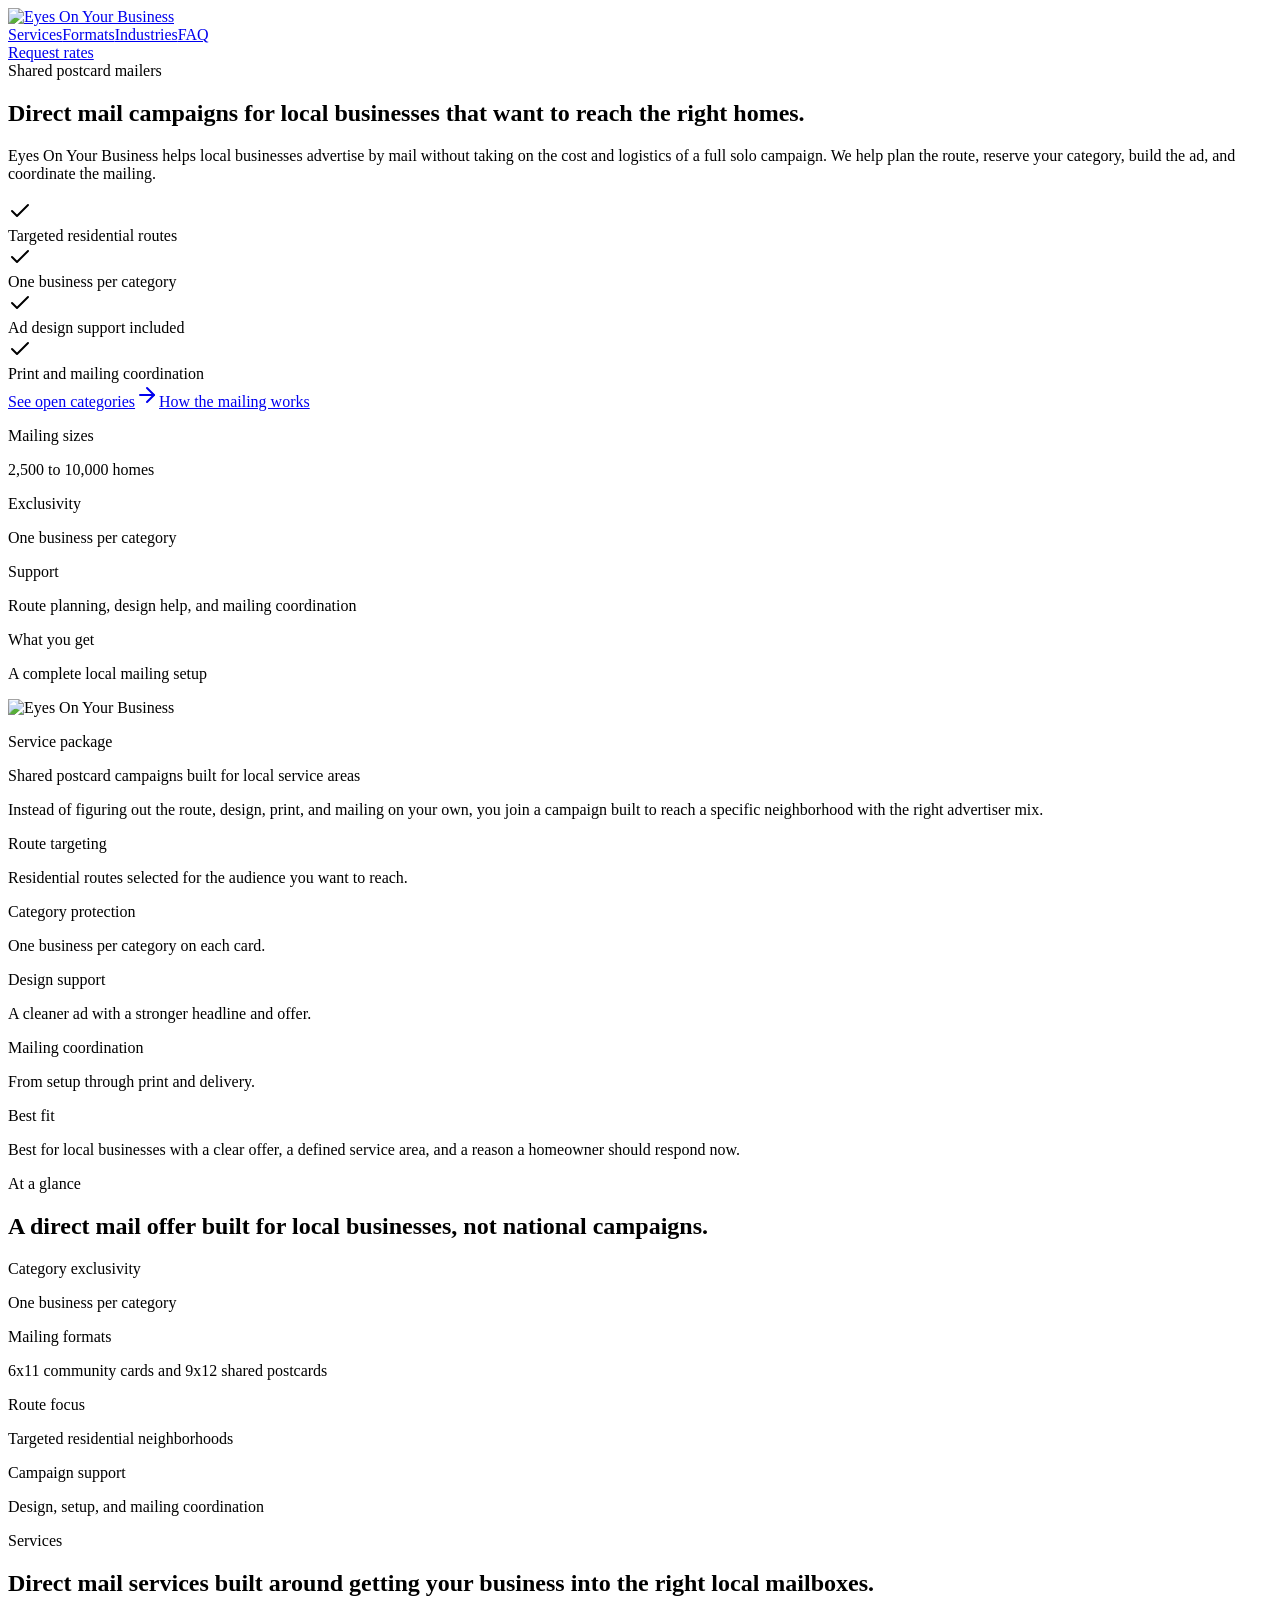
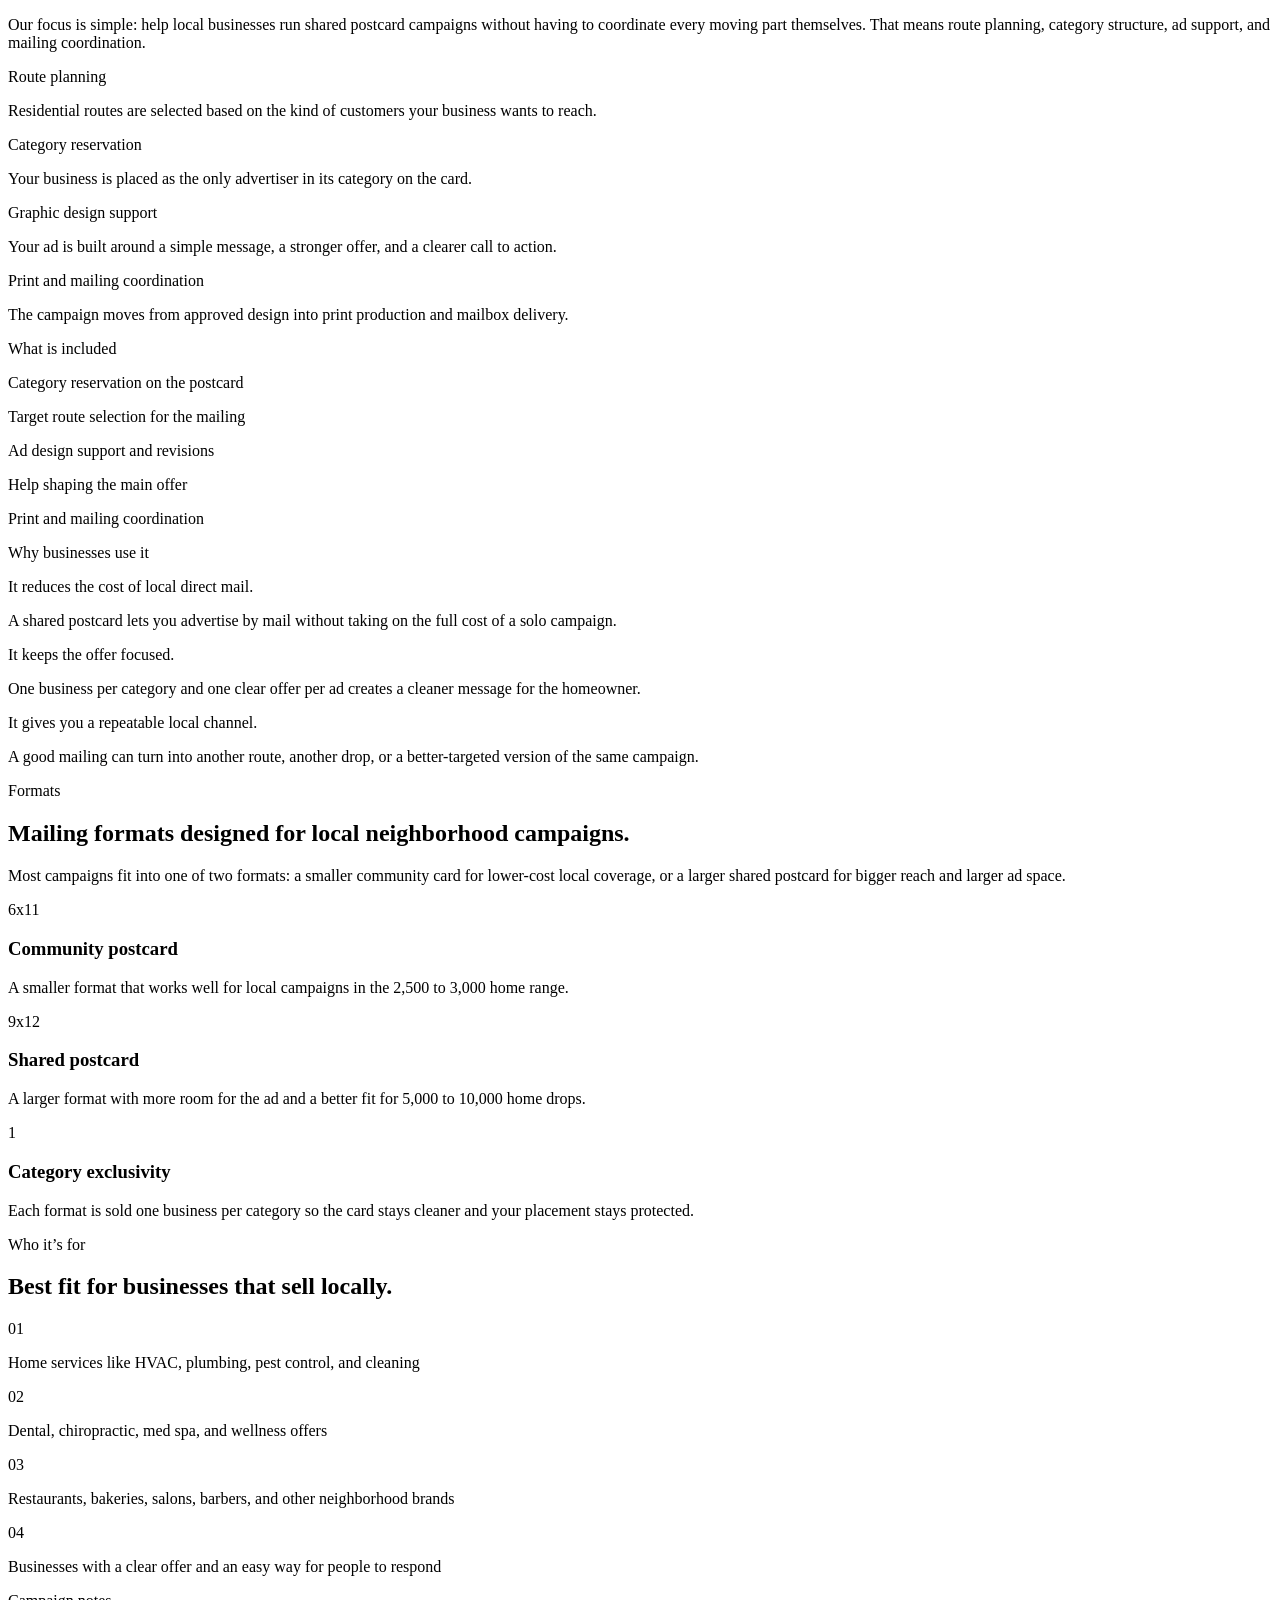
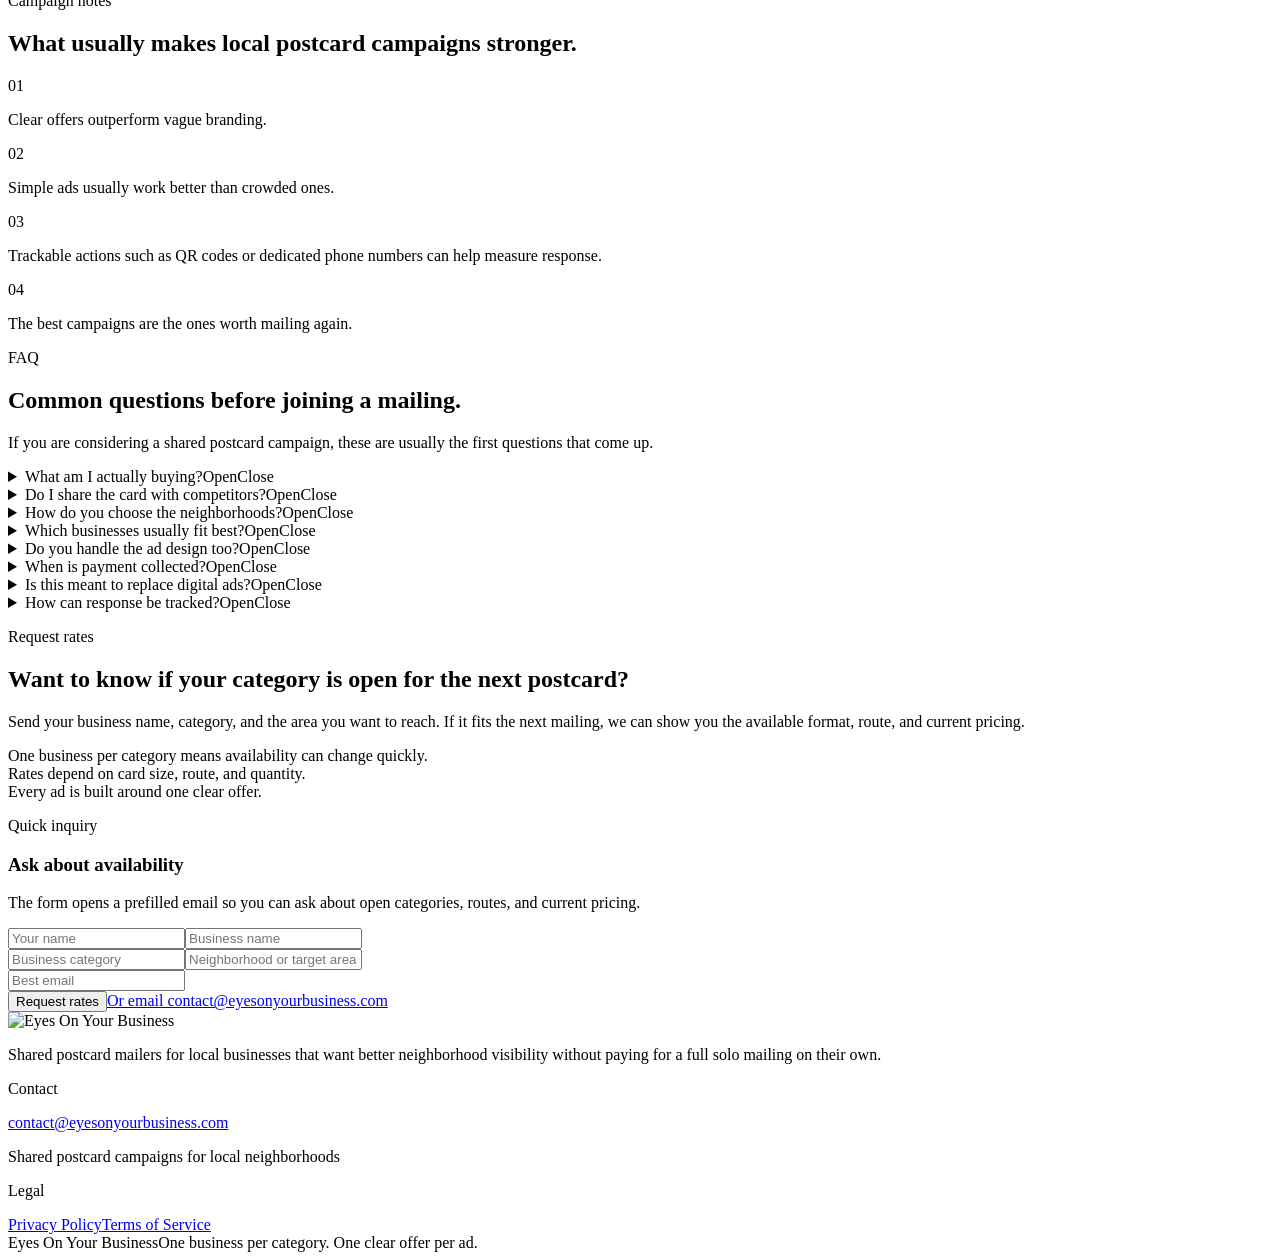
==== commit 74455c6c: "Publish conversion-structure layout overhaul" ====
--- a/index.html
+++ b/index.html
@@ -1 +1 @@
-<!DOCTYPE html><!--kBRIoegUg4raIvyEWuBvx--><html lang="en" class="__variable_e29dc0 __variable_5a25e9"><head><meta charSet="utf-8"/><meta name="viewport" content="width=device-width, initial-scale=1"/><link rel="preload" href="/eyesonbusiness-preview/_next/static/media/26d0ba92e140f0dc-s.p.woff2" as="font" crossorigin="" type="font/woff2"/><link rel="preload" href="/eyesonbusiness-preview/_next/static/media/5611c55482296524-s.p.woff2" as="font" crossorigin="" type="font/woff2"/><link rel="preload" as="image" href="/eyesonbusiness-preview/branding/logo.svg"/><link rel="preload" as="image" href="/eyesonbusiness-preview/branding/icon.svg"/><link rel="stylesheet" href="/eyesonbusiness-preview/_next/static/css/358c01746339889a.css" data-precedence="next"/><link rel="preload" as="script" fetchPriority="low" href="/eyesonbusiness-preview/_next/static/chunks/webpack-45bc272944edc042.js"/><script src="/eyesonbusiness-preview/_next/static/chunks/4bd1b696-c023c6e3521b1417.js" async=""></script><script src="/eyesonbusiness-preview/_next/static/chunks/255-0e4dbe160394a259.js" async=""></script><script src="/eyesonbusiness-preview/_next/static/chunks/main-app-482cc5000201fb1e.js" async=""></script><script src="/eyesonbusiness-preview/_next/static/chunks/909-9eb9e001d16de97f.js" async=""></script><script src="/eyesonbusiness-preview/_next/static/chunks/app/page-1597dbf842f72f28.js" async=""></script><meta name="next-size-adjust" content=""/><title>Eyes On Your Business | Shared Postcard Mailers for Local Businesses</title><meta name="description" content="Shared direct-mail postcard campaigns for local businesses. Reach the right neighborhoods with category exclusivity, ad design, print coordination, and smarter route planning."/><meta property="og:title" content="Eyes On Your Business"/><meta property="og:description" content="Targeted shared postcard mailers that help local businesses get seen by homeowners."/><meta property="og:url" content="https://eyesonyourbusiness.com"/><meta property="og:site_name" content="Eyes On Your Business"/><meta property="og:type" content="website"/><meta name="twitter:card" content="summary_large_image"/><meta name="twitter:title" content="Eyes On Your Business"/><meta name="twitter:description" content="Shared postcard mailers for local businesses that want targeted neighborhood visibility."/><link rel="icon" href="/eyesonbusiness-preview/icon.svg?d7e8ae298963944c" type="image/svg+xml" sizes="any"/><script src="/eyesonbusiness-preview/_next/static/chunks/polyfills-42372ed130431b0a.js" noModule=""></script></head><body><div hidden=""><!--$--><!--/$--></div><header class="sticky top-0 z-40 border-b border-[#102542]/8 bg-[#f7f1e6]/88 backdrop-blur-sm"><div class="section-shell flex items-center justify-between gap-6 py-4"><a href="#top" class="flex items-center gap-3"><img src="/eyesonbusiness-preview/branding/logo.svg" alt="Eyes On Your Business" width="220" height="46"/></a><nav class="hidden items-center gap-8 text-sm text-[#425064] md:flex"><a href="#why-it-works" class="transition hover:text-[#102542]">Why it works</a><a href="#how-it-works" class="transition hover:text-[#102542]">How it works</a><a href="#who-its-for" class="transition hover:text-[#102542]">Who it’s for</a><a href="#faq" class="transition hover:text-[#102542]">FAQ</a></nav><a href="#contact" class="items-center justify-center border px-5 py-3 text-[0.78rem] font-semibold uppercase tracking-[0.18em] transition duration-200 focus-visible:outline-none focus-visible:ring-2 focus-visible:ring-ring focus-visible:ring-offset-2 focus-visible:ring-offset-[#f3ebdd] disabled:pointer-events-none disabled:opacity-50 border-[#c45c38] bg-[#c45c38] text-[#fffaf2] hover:-translate-y-0.5 hover:bg-[#ad4827] hover:border-[#ad4827] hidden md:inline-flex">Request rates</a></div></header><main><section id="top" class="pb-18 pt-10 md:pb-24 md:pt-16"><div class="section-shell grid gap-12 lg:grid-cols-[1.02fr_0.98fr] lg:items-start"><div class="pt-2"><div class="stamp mb-6">Shared postcard mailers</div><h1 class="headline max-w-4xl text-[3.4rem] font-semibold leading-[0.9] text-[#102542] sm:text-[4.4rem] lg:text-[5.4rem]">Target local homes with a shared postcard campaign built for your service area.</h1><p class="mt-6 max-w-2xl text-lg leading-8 text-[#354255] md:text-xl">Eyes On Your Business helps local businesses reach the right neighborhoods with shared direct-mail postcards. We help select the route, reserve your category, shape the ad, and coordinate the mailing so your business shows up where it matters.</p><div class="mt-8 flex flex-col gap-3 sm:flex-row"><a href="#contact" class="inline-flex items-center justify-center border px-5 py-3 text-[0.78rem] font-semibold uppercase tracking-[0.18em] transition duration-200 focus-visible:outline-none focus-visible:ring-2 focus-visible:ring-ring focus-visible:ring-offset-2 focus-visible:ring-offset-[#f3ebdd] disabled:pointer-events-none disabled:opacity-50 border-[#c45c38] bg-[#c45c38] text-[#fffaf2] hover:-translate-y-0.5 hover:bg-[#ad4827] hover:border-[#ad4827] w-full sm:w-auto">See open categories<svg xmlns="http://www.w3.org/2000/svg" width="24" height="24" viewBox="0 0 24 24" fill="none" stroke="currentColor" stroke-width="2" stroke-linecap="round" stroke-linejoin="round" class="lucide lucide-arrow-right ml-2 h-4 w-4" aria-hidden="true"><path d="M5 12h14"></path><path d="m12 5 7 7-7 7"></path></svg></a><a href="#how-it-works" class="inline-flex items-center justify-center border px-5 py-3 text-[0.78rem] font-semibold uppercase tracking-[0.18em] transition duration-200 focus-visible:outline-none focus-visible:ring-2 focus-visible:ring-ring focus-visible:ring-offset-2 focus-visible:ring-offset-[#f3ebdd] disabled:pointer-events-none disabled:opacity-50 border-[#102542]/18 bg-transparent text-[#102542] hover:-translate-y-0.5 hover:border-[#102542] hover:bg-white/60 w-full sm:w-auto">How the mailing works</a></div><div class="mt-10 grid gap-4 md:grid-cols-3"><div class="border border-[#102542]/12 bg-white/65 p-4"><p class="text-[0.72rem] font-semibold uppercase tracking-[0.18em] text-[#687587]">Typical drop</p><p class="mt-3 text-base font-semibold leading-7 text-[#102542]">2,500 to 10,000 homes</p></div><div class="border border-[#102542]/12 bg-white/65 p-4"><p class="text-[0.72rem] font-semibold uppercase tracking-[0.18em] text-[#687587]">Exclusivity</p><p class="mt-3 text-base font-semibold leading-7 text-[#102542]">One business per category</p></div><div class="border border-[#102542]/12 bg-white/65 p-4"><p class="text-[0.72rem] font-semibold uppercase tracking-[0.18em] text-[#687587]">Included</p><p class="mt-3 text-base font-semibold leading-7 text-[#102542]">Route planning, design help, and mailing coordination</p></div></div></div><div class="relative lg:pl-6"><div class="paper-frame relative overflow-hidden p-5 md:p-6"><div class="flex items-start justify-between gap-6 border-b border-[#102542]/10 pb-4"><div><p class="text-[0.72rem] font-semibold uppercase tracking-[0.18em] text-[#c45c38]">Preview layout</p><p class="headline mt-2 text-3xl font-semibold text-[#102542]">Neighborhood postcard</p></div><img src="/eyesonbusiness-preview/branding/icon.svg" alt="Eyes On Your Business" width="48" height="48"/></div><div class="mt-5 grid gap-3 sm:grid-cols-3"><div class="navy-panel p-5 sm:col-span-2"><p class="text-[0.72rem] uppercase tracking-[0.18em] text-[#9db5d6]">Front of card</p><p class="headline mt-3 text-3xl leading-tight text-[#fffaf2]">Local businesses your neighborhood already buys from</p><p class="mt-4 text-sm leading-7 text-[#d8e3f1]">Shared mail works best when the route is right, the categories make sense, and each ad gives people one clear reason to respond.</p></div><div class="border border-[#102542]/12 bg-[#fdf8ef] p-4"><p class="text-[0.72rem] uppercase tracking-[0.18em] text-[#687587]">Best for</p><ul class="mt-3 space-y-2 text-sm leading-6 text-[#102542]"><li>Home services</li><li>Dental and wellness</li><li>Restaurants and salons</li></ul></div><div class="border border-[#102542]/12 p-4 bg-white/75"><p class="text-[0.72rem] uppercase tracking-[0.18em] text-[#687587]">Category</p><p class="mt-3 text-lg font-semibold text-[#102542]">HVAC</p><p class="mt-4 text-[0.72rem] font-semibold uppercase tracking-[0.18em] text-[#c45c38]">Open</p></div><div class="border border-[#102542]/12 p-4 bg-[#ecf1f8]"><p class="text-[0.72rem] uppercase tracking-[0.18em] text-[#687587]">Category</p><p class="mt-3 text-lg font-semibold text-[#102542]">Dentist</p><p class="mt-4 text-[0.72rem] font-semibold uppercase tracking-[0.18em] text-[#6b7d94]">Reserved</p></div><div class="border border-[#102542]/12 p-4 bg-white/75"><p class="text-[0.72rem] uppercase tracking-[0.18em] text-[#687587]">Category</p><p class="mt-3 text-lg font-semibold text-[#102542]">Pest control</p><p class="mt-4 text-[0.72rem] font-semibold uppercase tracking-[0.18em] text-[#c45c38]">Open</p></div><div class="border border-[#102542]/12 p-4 bg-[#ecf1f8]"><p class="text-[0.72rem] uppercase tracking-[0.18em] text-[#687587]">Category</p><p class="mt-3 text-lg font-semibold text-[#102542]">Salon</p><p class="mt-4 text-[0.72rem] font-semibold uppercase tracking-[0.18em] text-[#6b7d94]">Reserved</p></div><div class="border border-[#102542]/12 p-4 bg-white/75"><p class="text-[0.72rem] uppercase tracking-[0.18em] text-[#687587]">Category</p><p class="mt-3 text-lg font-semibold text-[#102542]">Plumber</p><p class="mt-4 text-[0.72rem] font-semibold uppercase tracking-[0.18em] text-[#c45c38]">Open</p></div><div class="border border-[#102542]/12 p-4 bg-white/75"><p class="text-[0.72rem] uppercase tracking-[0.18em] text-[#687587]">Category</p><p class="mt-3 text-lg font-semibold text-[#102542]">Pizza</p><p class="mt-4 text-[0.72rem] font-semibold uppercase tracking-[0.18em] text-[#c45c38]">Open</p></div></div></div><div class="note-card absolute -bottom-6 left-6 max-w-[18rem] rotate-[-3deg] p-4"><p class="text-[0.72rem] font-semibold uppercase tracking-[0.18em] text-[#c45c38]">Built to be practical</p><p class="mt-2 text-sm leading-7 text-[#102542]">Shared mail gives local businesses a lower-cost way to get into the mailbox without paying for an entire solo campaign.</p></div></div></div></section><section class="pb-8 md:pb-10"><div class="section-shell navy-panel overflow-hidden px-6 py-8 md:px-8"><div class="grid gap-6 lg:grid-cols-[0.85fr_1.15fr] lg:items-center"><div><p class="section-kicker before:bg-[#c45c38] text-[#f0b7a5]">Common categories</p><h2 class="headline mt-3 text-3xl font-semibold text-[#fffaf2] md:text-4xl">Made for local businesses people actually call, book, or visit nearby.</h2></div><div><div class="flex flex-wrap gap-3"><span class="border border-white/14 bg-white/6 px-4 py-2 text-sm text-[#fffaf2]">HVAC</span><span class="border border-white/14 bg-white/6 px-4 py-2 text-sm text-[#fffaf2]">Plumbing</span><span class="border border-white/14 bg-white/6 px-4 py-2 text-sm text-[#fffaf2]">Pest control</span><span class="border border-white/14 bg-white/6 px-4 py-2 text-sm text-[#fffaf2]">Dental</span><span class="border border-white/14 bg-white/6 px-4 py-2 text-sm text-[#fffaf2]">Chiropractic</span><span class="border border-white/14 bg-white/6 px-4 py-2 text-sm text-[#fffaf2]">Salon</span><span class="border border-white/14 bg-white/6 px-4 py-2 text-sm text-[#fffaf2]">Pizza</span><span class="border border-white/14 bg-white/6 px-4 py-2 text-sm text-[#fffaf2]">Bakery</span><span class="border border-white/14 bg-white/6 px-4 py-2 text-sm text-[#fffaf2]">House cleaning</span><span class="border border-white/14 bg-white/6 px-4 py-2 text-sm text-[#fffaf2]">Realtor</span></div><p class="mt-5 max-w-3xl text-sm leading-7 text-[#d8e3f1]">The best campaigns usually feature businesses with a clear local service area, a straightforward offer, and a reason a homeowner would keep the postcard instead of tossing it.</p></div></div></div></section><section id="why-it-works" class="py-16 md:py-22"><div class="section-shell grid gap-10 lg:grid-cols-[0.82fr_1.18fr] lg:items-start"><div><p class="section-kicker">Why it works</p><h2 class="headline mt-4 text-4xl font-semibold text-[#102542] md:text-5xl">Everything you need to launch a local postcard campaign without piecing it together yourself.</h2><p class="mt-6 text-lg leading-8 text-[#354255]">Instead of handling route selection, ad setup, print production, and mailing on your own, you can join a shared postcard built for a specific neighborhood and category mix. The goal is simple: put the right offer in front of the right homes.</p></div><div class="grid gap-5"><div class="grid gap-4 md:grid-cols-3"><div class="paper-frame p-5"><p class="text-lg font-semibold text-[#102542]">Targeted neighborhoods</p><p class="mt-3 text-sm leading-7 text-[#5e6b7c]">Campaigns are built around specific residential routes, not random coverage.</p></div><div class="paper-frame p-5"><p class="text-lg font-semibold text-[#102542]">Professional design help</p><p class="mt-3 text-sm leading-7 text-[#5e6b7c]">Your ad is built with a clear headline, offer, and call to action.</p></div><div class="paper-frame p-5"><p class="text-lg font-semibold text-[#102542]">Mailing coordination included</p><p class="mt-3 text-sm leading-7 text-[#5e6b7c]">The campaign moves from route planning to mailbox delivery with less friction for you.</p></div></div><div class="paper-frame grid gap-0 lg:grid-cols-[0.92fr_1.08fr]"><div class="border-b border-[#102542]/10 p-6 lg:border-b-0 lg:border-r"><p class="text-[0.72rem] font-semibold uppercase tracking-[0.18em] text-[#687587]">Services included</p><div class="mt-5 space-y-4"><div class="border-b border-[#102542]/10 pb-4 last:border-b-0 last:pb-0"><p class="text-base leading-7 text-[#102542]">Category reservation on the postcard</p></div><div class="border-b border-[#102542]/10 pb-4 last:border-b-0 last:pb-0"><p class="text-base leading-7 text-[#102542]">Target route selection for the mailing</p></div><div class="border-b border-[#102542]/10 pb-4 last:border-b-0 last:pb-0"><p class="text-base leading-7 text-[#102542]">Ad design support and revisions</p></div><div class="border-b border-[#102542]/10 pb-4 last:border-b-0 last:pb-0"><p class="text-base leading-7 text-[#102542]">Help shaping the main offer</p></div><div class="border-b border-[#102542]/10 pb-4 last:border-b-0 last:pb-0"><p class="text-base leading-7 text-[#102542]">Print and mailing coordination</p></div></div></div><div class="navy-panel p-6"><p class="text-[0.72rem] font-semibold uppercase tracking-[0.18em] text-[#9db5d6]">Why campaigns perform better</p><div class="mt-5 space-y-5"><div><p class="text-base font-semibold text-[#fffaf2]">The route matches the offer.</p><p class="mt-2 text-sm leading-7 text-[#d8e3f1]">A local campaign works better when the homes receiving it fit the business being promoted.</p></div><div><p class="text-base font-semibold text-[#fffaf2]">The ad is easy to understand.</p><p class="mt-2 text-sm leading-7 text-[#d8e3f1]">A simple headline, a strong offer, and clear contact details usually outperform cluttered creative.</p></div><div><p class="text-base font-semibold text-[#fffaf2]">The business gets a campaign it can build on.</p><p class="mt-2 text-sm leading-7 text-[#d8e3f1]">Good local direct mail should create enough response to justify doing it again with sharper targeting next time.</p></div></div></div></div></div></div></section><section id="how-it-works" class="py-16 md:py-22"><div class="section-shell grid gap-10 lg:grid-cols-[0.78fr_1.22fr] lg:items-start"><div><p class="section-kicker">How it works</p><h2 class="headline mt-4 text-4xl font-semibold text-[#102542] md:text-5xl">A simple process from route selection to mailbox delivery.</h2><p class="mt-6 text-lg leading-8 text-[#354255]">First the right neighborhood is selected. Then your category is reserved. Then the ad is finalized and the postcard moves into print and mailing.</p></div><div class="space-y-4"><div class="paper-frame grid gap-4 p-5 md:grid-cols-[96px_1fr] md:items-start md:p-6"><div class="headline text-5xl font-semibold leading-none text-[#c45c38]">01</div><div><h3 class="text-2xl font-semibold text-[#102542]">Choose the right route</h3><p class="mt-3 text-sm leading-7 text-[#5e6b7c]">Each campaign starts with the neighborhood so the mailing fits the kind of customer you want to reach.</p></div></div><div class="paper-frame grid gap-4 p-5 md:grid-cols-[96px_1fr] md:items-start md:p-6"><div class="headline text-5xl font-semibold leading-none text-[#c45c38]">02</div><div><h3 class="text-2xl font-semibold text-[#102542]">Reserve your category</h3><p class="mt-3 text-sm leading-7 text-[#5e6b7c]">Only one business per category appears on a card, so your spot is protected once it is reserved.</p></div></div><div class="paper-frame grid gap-4 p-5 md:grid-cols-[96px_1fr] md:items-start md:p-6"><div class="headline text-5xl font-semibold leading-none text-[#c45c38]">03</div><div><h3 class="text-2xl font-semibold text-[#102542]">Build the ad and mail the campaign</h3><p class="mt-3 text-sm leading-7 text-[#5e6b7c]">Once the offer and design are approved, the campaign moves into print production and mailing coordination.</p></div></div></div></div></section><section id="who-its-for" class="py-16 md:py-22"><div class="section-shell grid gap-8 lg:grid-cols-2"><div class="paper-frame p-6 md:p-8"><p class="section-kicker">Who it’s for</p><h2 class="headline mt-4 text-4xl font-semibold text-[#102542]">Best fit for businesses that sell locally.</h2><div class="mt-6 space-y-4"><div class="flex gap-4 border-b border-[#102542]/10 pb-4 last:border-b-0 last:pb-0"><div class="headline text-2xl font-semibold text-[#c45c38]">0<!-- -->1</div><p class="pt-1 text-base leading-7 text-[#102542]">Home services like HVAC, plumbing, pest control, and cleaning</p></div><div class="flex gap-4 border-b border-[#102542]/10 pb-4 last:border-b-0 last:pb-0"><div class="headline text-2xl font-semibold text-[#c45c38]">0<!-- -->2</div><p class="pt-1 text-base leading-7 text-[#102542]">Dental, chiropractic, med spa, and wellness offers</p></div><div class="flex gap-4 border-b border-[#102542]/10 pb-4 last:border-b-0 last:pb-0"><div class="headline text-2xl font-semibold text-[#c45c38]">0<!-- -->3</div><p class="pt-1 text-base leading-7 text-[#102542]">Restaurants, bakeries, salons, barbers, and other neighborhood brands</p></div><div class="flex gap-4 border-b border-[#102542]/10 pb-4 last:border-b-0 last:pb-0"><div class="headline text-2xl font-semibold text-[#c45c38]">0<!-- -->4</div><p class="pt-1 text-base leading-7 text-[#102542]">Businesses with a clear offer and an easy way for people to respond</p></div></div></div><div class="navy-panel p-6 md:p-8"><p class="section-kicker before:bg-[#c45c38] text-[#f0b7a5]">What makes the offer stronger</p><h2 class="headline mt-4 text-4xl font-semibold text-[#fffaf2]">The best postcard ads are clear, specific, and easy to act on.</h2><div class="mt-6 space-y-4"><div class="flex gap-4 border-b border-white/10 pb-4 last:border-b-0 last:pb-0"><div class="headline text-2xl font-semibold text-[#f0b7a5]">0<!-- -->1</div><p class="pt-1 text-base leading-7 text-[#d8e3f1]">One offer is enough. More usually makes the ad weaker.</p></div><div class="flex gap-4 border-b border-white/10 pb-4 last:border-b-0 last:pb-0"><div class="headline text-2xl font-semibold text-[#f0b7a5]">0<!-- -->2</div><p class="pt-1 text-base leading-7 text-[#d8e3f1]">The headline should be clear in a quick glance.</p></div><div class="flex gap-4 border-b border-white/10 pb-4 last:border-b-0 last:pb-0"><div class="headline text-2xl font-semibold text-[#f0b7a5]">0<!-- -->3</div><p class="pt-1 text-base leading-7 text-[#d8e3f1]">Contact details should be obvious and easy to use.</p></div><div class="flex gap-4 border-b border-white/10 pb-4 last:border-b-0 last:pb-0"><div class="headline text-2xl font-semibold text-[#f0b7a5]">0<!-- -->4</div><p class="pt-1 text-base leading-7 text-[#d8e3f1]">A QR code works best when the offer is simple and worth scanning.</p></div></div></div></div></section><section id="faq" class="py-16 md:py-22"><div class="section-shell grid gap-8 lg:grid-cols-[0.78fr_1.22fr]"><div><p class="section-kicker">FAQ</p><h2 class="headline mt-4 text-4xl font-semibold text-[#102542] md:text-5xl">Common questions before joining a mailing.</h2><p class="mt-6 text-lg leading-8 text-[#354255]">If you are considering a shared postcard campaign, these are usually the first questions that come up.</p></div><div class="border-t border-[#102542]/12"><details class="group border-b border-[#102542]/12 py-5"><summary class="flex cursor-pointer list-none items-start justify-between gap-6 text-left"><span class="text-lg font-semibold text-[#102542]">What am I actually buying?</span><span class="mt-1 text-[0.72rem] font-semibold uppercase tracking-[0.18em] text-[#c45c38] group-open:hidden">Open</span><span class="mt-1 hidden text-[0.72rem] font-semibold uppercase tracking-[0.18em] text-[#c45c38] group-open:block">Close</span></summary><p class="max-w-3xl pt-4 text-sm leading-7 text-[#5e6b7c]">A reserved spot on a shared postcard mailed to a selected residential route, along with ad design support and mailing coordination.</p></details><details class="group border-b border-[#102542]/12 py-5"><summary class="flex cursor-pointer list-none items-start justify-between gap-6 text-left"><span class="text-lg font-semibold text-[#102542]">Do I share the card with competitors?</span><span class="mt-1 text-[0.72rem] font-semibold uppercase tracking-[0.18em] text-[#c45c38] group-open:hidden">Open</span><span class="mt-1 hidden text-[0.72rem] font-semibold uppercase tracking-[0.18em] text-[#c45c38] group-open:block">Close</span></summary><p class="max-w-3xl pt-4 text-sm leading-7 text-[#5e6b7c]">No. The postcard is sold one business per category, so a direct competitor is not placed beside you on the same mailing.</p></details><details class="group border-b border-[#102542]/12 py-5"><summary class="flex cursor-pointer list-none items-start justify-between gap-6 text-left"><span class="text-lg font-semibold text-[#102542]">How do you choose the neighborhoods?</span><span class="mt-1 text-[0.72rem] font-semibold uppercase tracking-[0.18em] text-[#c45c38] group-open:hidden">Open</span><span class="mt-1 hidden text-[0.72rem] font-semibold uppercase tracking-[0.18em] text-[#c45c38] group-open:block">Close</span></summary><p class="max-w-3xl pt-4 text-sm leading-7 text-[#5e6b7c]">Routes are selected based on the type of customer the business wants to reach. The goal is to match the homes to the offer.</p></details><details class="group border-b border-[#102542]/12 py-5"><summary class="flex cursor-pointer list-none items-start justify-between gap-6 text-left"><span class="text-lg font-semibold text-[#102542]">Which businesses usually fit best?</span><span class="mt-1 text-[0.72rem] font-semibold uppercase tracking-[0.18em] text-[#c45c38] group-open:hidden">Open</span><span class="mt-1 hidden text-[0.72rem] font-semibold uppercase tracking-[0.18em] text-[#c45c38] group-open:block">Close</span></summary><p class="max-w-3xl pt-4 text-sm leading-7 text-[#5e6b7c]">Home services, dental, wellness, restaurants, salons, and other local businesses with a clear neighborhood offer tend to fit best.</p></details><details class="group border-b border-[#102542]/12 py-5"><summary class="flex cursor-pointer list-none items-start justify-between gap-6 text-left"><span class="text-lg font-semibold text-[#102542]">Do you handle the ad design too?</span><span class="mt-1 text-[0.72rem] font-semibold uppercase tracking-[0.18em] text-[#c45c38] group-open:hidden">Open</span><span class="mt-1 hidden text-[0.72rem] font-semibold uppercase tracking-[0.18em] text-[#c45c38] group-open:block">Close</span></summary><p class="max-w-3xl pt-4 text-sm leading-7 text-[#5e6b7c]">Yes. The spot includes help with the ad layout, the headline, and the main offer so the postcard is easier for homeowners to respond to.</p></details><details class="group border-b border-[#102542]/12 py-5"><summary class="flex cursor-pointer list-none items-start justify-between gap-6 text-left"><span class="text-lg font-semibold text-[#102542]">When is payment collected?</span><span class="mt-1 text-[0.72rem] font-semibold uppercase tracking-[0.18em] text-[#c45c38] group-open:hidden">Open</span><span class="mt-1 hidden text-[0.72rem] font-semibold uppercase tracking-[0.18em] text-[#c45c38] group-open:block">Close</span></summary><p class="max-w-3xl pt-4 text-sm leading-7 text-[#5e6b7c]">Before the spot is reserved and before design begins. That keeps the schedule clean and avoids holding space without commitment.</p></details><details class="group border-b border-[#102542]/12 py-5"><summary class="flex cursor-pointer list-none items-start justify-between gap-6 text-left"><span class="text-lg font-semibold text-[#102542]">Is this meant to replace digital ads?</span><span class="mt-1 text-[0.72rem] font-semibold uppercase tracking-[0.18em] text-[#c45c38] group-open:hidden">Open</span><span class="mt-1 hidden text-[0.72rem] font-semibold uppercase tracking-[0.18em] text-[#c45c38] group-open:block">Close</span></summary><p class="max-w-3xl pt-4 text-sm leading-7 text-[#5e6b7c]">No. It works well as an additional local channel, especially for businesses that want physical visibility in the mailbox alongside their digital marketing.</p></details><details class="group border-b border-[#102542]/12 py-5"><summary class="flex cursor-pointer list-none items-start justify-between gap-6 text-left"><span class="text-lg font-semibold text-[#102542]">How can response be tracked?</span><span class="mt-1 text-[0.72rem] font-semibold uppercase tracking-[0.18em] text-[#c45c38] group-open:hidden">Open</span><span class="mt-1 hidden text-[0.72rem] font-semibold uppercase tracking-[0.18em] text-[#c45c38] group-open:block">Close</span></summary><p class="max-w-3xl pt-4 text-sm leading-7 text-[#5e6b7c]">The strongest version includes a clear offer and a trackable action such as a QR code, phone number, or landing page tied to the campaign.</p></details></div></div></section><section id="contact" class="py-16 md:py-24"><div class="section-shell"><div class="paper-frame grid gap-10 p-6 md:p-10 lg:grid-cols-[0.84fr_1.16fr] lg:items-start"><div><p class="section-kicker">Request rates</p><h2 class="headline mt-4 text-4xl font-semibold text-[#102542] md:text-5xl">Want to know if your category is open for the next postcard?</h2><p class="mt-6 text-lg leading-8 text-[#354255]">Send your business name, category, and the area you want to reach. If it fits the next mailing, we can show you the available format, route, and current pricing.</p><div class="mt-8 grid gap-4"><div class="border border-[#102542]/12 bg-white/70 p-4 text-sm leading-7 text-[#102542]">One business per category means availability can change quickly.</div><div class="border border-[#102542]/12 bg-white/70 p-4 text-sm leading-7 text-[#102542]">Rates depend on card size, route, and quantity.</div><div class="border border-[#102542]/12 bg-white/70 p-4 text-sm leading-7 text-[#102542]">Every ad is built around one clear offer.</div></div></div><div class="navy-panel p-5 md:p-6"><p class="text-[0.72rem] font-semibold uppercase tracking-[0.18em] text-[#f0b7a5]">Quick inquiry</p><h3 class="headline mt-3 text-3xl font-semibold text-[#fffaf2]">Ask about availability</h3><p class="mt-3 text-sm leading-7 text-[#d8e3f1]">The form opens a prefilled email so you can ask about open categories, routes, and current pricing.</p><div class="mt-6"><form class="grid gap-3"><div class="grid gap-3 md:grid-cols-2"><input class="h-12 w-full border border-[#102542]/18 bg-white/80 px-4 text-sm text-[#102542] outline-none transition placeholder:text-[#5e6b7c] focus:border-[#ca5331]/60 focus:ring-2 focus:ring-[#ca5331]/15" placeholder="Your name" required="" value=""/><input class="h-12 w-full border border-[#102542]/18 bg-white/80 px-4 text-sm text-[#102542] outline-none transition placeholder:text-[#5e6b7c] focus:border-[#ca5331]/60 focus:ring-2 focus:ring-[#ca5331]/15" placeholder="Business name" required="" value=""/></div><div class="grid gap-3 md:grid-cols-2"><input class="h-12 w-full border border-[#102542]/18 bg-white/80 px-4 text-sm text-[#102542] outline-none transition placeholder:text-[#5e6b7c] focus:border-[#ca5331]/60 focus:ring-2 focus:ring-[#ca5331]/15" placeholder="Business category" value=""/><input class="h-12 w-full border border-[#102542]/18 bg-white/80 px-4 text-sm text-[#102542] outline-none transition placeholder:text-[#5e6b7c] focus:border-[#ca5331]/60 focus:ring-2 focus:ring-[#ca5331]/15" placeholder="Neighborhood or target area" value=""/></div><input class="h-12 w-full border border-[#102542]/18 bg-white/80 px-4 text-sm text-[#102542] outline-none transition placeholder:text-[#5e6b7c] focus:border-[#ca5331]/60 focus:ring-2 focus:ring-[#ca5331]/15" type="email" placeholder="Best email" required="" value=""/><div class="flex flex-col items-start gap-3 pt-2 sm:flex-row sm:items-center"><button class="inline-flex items-center justify-center border px-5 py-3 text-[0.78rem] font-semibold uppercase tracking-[0.18em] transition duration-200 focus-visible:outline-none focus-visible:ring-2 focus-visible:ring-ring focus-visible:ring-offset-2 focus-visible:ring-offset-[#f3ebdd] disabled:pointer-events-none disabled:opacity-50 border-[#c45c38] bg-[#c45c38] text-[#fffaf2] hover:-translate-y-0.5 hover:bg-[#ad4827] hover:border-[#ad4827]" type="submit">Request rates</button><a href="mailto:contact@eyesonyourbusiness.com?subject=Postcard%20availability%20inquiry&amp;body=Name%3A%20%0ABusiness%3A%20%0ACategory%3A%20%0AArea%20I%20want%20to%20reach%3A%20%0AEmail%3A%20%0A%0APlease%20send%20current%20availability%20and%20rates." class="text-sm font-medium text-[#f0b7a5] transition hover:text-[#fffaf2]">Or email contact@eyesonyourbusiness.com</a></div></form></div></div></div></div></section></main><footer class="pb-10 pt-4"><div class="section-shell border-t border-[#102542]/12 pt-8"><div class="grid gap-8 md:grid-cols-[1.08fr_0.92fr] md:items-start"><div class="max-w-xl"><img src="/eyesonbusiness-preview/branding/logo.svg" alt="Eyes On Your Business" width="210" height="44"/><p class="mt-4 text-sm leading-7 text-[#5e6b7c]">Shared postcard mailers for local businesses that want better neighborhood visibility without paying for a full solo mailing on their own.</p></div><div class="grid gap-8 text-sm text-[#354255] sm:grid-cols-2"><div><p class="text-[0.72rem] font-semibold uppercase tracking-[0.18em] text-[#c45c38]">Contact</p><div class="mt-3 space-y-2"><a href="mailto:contact@eyesonyourbusiness.com" class="transition hover:text-[#102542]">contact@eyesonyourbusiness.com</a><p>Shared postcard campaigns for local neighborhoods</p></div></div><div><p class="text-[0.72rem] font-semibold uppercase tracking-[0.18em] text-[#c45c38]">Legal</p><div class="mt-3 space-y-2"><a href="/eyesonbusiness-preview/legal/privacy" class="transition hover:text-[#102542]">Privacy Policy</a><a href="/eyesonbusiness-preview/legal/terms" class="block transition hover:text-[#102542]">Terms of Service</a></div></div></div></div><div class="mt-8 flex flex-col gap-2 border-t border-[#102542]/12 pt-5 text-[0.72rem] uppercase tracking-[0.18em] text-[#7a8796] md:flex-row md:items-center md:justify-between"><span>Eyes On Your Business</span><span>One business per category. One clear offer per ad.</span></div></div></footer><!--$--><!--/$--><script src="/eyesonbusiness-preview/_next/static/chunks/webpack-45bc272944edc042.js" id="_R_" async=""></script><script>(self.__next_f=self.__next_f||[]).push([0])</script><script>self.__next_f.push([1,"1:\"$Sreact.fragment\"\n2:I[9766,[],\"\"]\n3:I[8924,[],\"\"]\n10:I[7150,[],\"\"]\n:HL[\"/eyesonbusiness-preview/_next/static/media/26d0ba92e140f0dc-s.p.woff2\",\"font\",{\"crossOrigin\":\"\",\"type\":\"font/woff2\"}]\n:HL[\"/eyesonbusiness-preview/_next/static/media/5611c55482296524-s.p.woff2\",\"font\",{\"crossOrigin\":\"\",\"type\":\"font/woff2\"}]\n:HL[\"/eyesonbusiness-preview/_next/static/css/358c01746339889a.css\",\"style\"]\n"])</script><script>self.__next_f.push([1,"0:{\"P\":null,\"b\":\"kBRIoegUg4raIvyEWuBvx\",\"p\":\"/eyesonbusiness-preview\",\"c\":[\"\",\"\"],\"i\":false,\"f\":[[[\"\",{\"children\":[\"__PAGE__\",{}]},\"$undefined\",\"$undefined\",true],[\"\",[\"$\",\"$1\",\"c\",{\"children\":[[[\"$\",\"link\",\"0\",{\"rel\":\"stylesheet\",\"href\":\"/eyesonbusiness-preview/_next/static/css/358c01746339889a.css\",\"precedence\":\"next\",\"crossOrigin\":\"$undefined\",\"nonce\":\"$undefined\"}]],[\"$\",\"html\",null,{\"lang\":\"en\",\"className\":\"__variable_e29dc0 __variable_5a25e9\",\"children\":[\"$\",\"body\",null,{\"children\":[\"$\",\"$L2\",null,{\"parallelRouterKey\":\"children\",\"error\":\"$undefined\",\"errorStyles\":\"$undefined\",\"errorScripts\":\"$undefined\",\"template\":[\"$\",\"$L3\",null,{}],\"templateStyles\":\"$undefined\",\"templateScripts\":\"$undefined\",\"notFound\":[[[\"$\",\"title\",null,{\"children\":\"404: This page could not be found.\"}],[\"$\",\"div\",null,{\"style\":{\"fontFamily\":\"system-ui,\\\"Segoe UI\\\",Roboto,Helvetica,Arial,sans-serif,\\\"Apple Color Emoji\\\",\\\"Segoe UI Emoji\\\"\",\"height\":\"100vh\",\"textAlign\":\"center\",\"display\":\"flex\",\"flexDirection\":\"column\",\"alignItems\":\"center\",\"justifyContent\":\"center\"},\"children\":[\"$\",\"div\",null,{\"children\":[[\"$\",\"style\",null,{\"dangerouslySetInnerHTML\":{\"__html\":\"body{color:#000;background:#fff;margin:0}.next-error-h1{border-right:1px solid rgba(0,0,0,.3)}@media (prefers-color-scheme:dark){body{color:#fff;background:#000}.next-error-h1{border-right:1px solid rgba(255,255,255,.3)}}\"}}],[\"$\",\"h1\",null,{\"className\":\"next-error-h1\",\"style\":{\"display\":\"inline-block\",\"margin\":\"0 20px 0 0\",\"padding\":\"0 23px 0 0\",\"fontSize\":24,\"fontWeight\":500,\"verticalAlign\":\"top\",\"lineHeight\":\"49px\"},\"children\":404}],[\"$\",\"div\",null,{\"style\":{\"display\":\"inline-block\"},\"children\":[\"$\",\"h2\",null,{\"style\":{\"fontSize\":14,\"fontWeight\":400,\"lineHeight\":\"49px\",\"margin\":0},\"children\":\"This page could not be found.\"}]}]]}]}]],[]],\"forbidden\":\"$undefined\",\"unauthorized\":\"$undefined\"}]}]}]]}],{\"children\":[\"__PAGE__\",[\"$\",\"$1\",\"c\",{\"children\":[[[\"$\",\"header\",null,{\"className\":\"sticky top-0 z-40 border-b border-[#102542]/8 bg-[#f7f1e6]/88 backdrop-blur-sm\",\"children\":[\"$\",\"div\",null,{\"className\":\"section-shell flex items-center justify-between gap-6 py-4\",\"children\":[[\"$\",\"a\",null,{\"href\":\"#top\",\"className\":\"flex items-center gap-3\",\"children\":[\"$\",\"img\",null,{\"src\":\"/eyesonbusiness-preview/branding/logo.svg\",\"alt\":\"Eyes On Your Business\",\"width\":220,\"height\":46}]}],[\"$\",\"nav\",null,{\"className\":\"hidden items-center gap-8 text-sm text-[#425064] md:flex\",\"children\":[[\"$\",\"a\",null,{\"href\":\"#why-it-works\",\"className\":\"transition hover:text-[#102542]\",\"children\":\"Why it works\"}],[\"$\",\"a\",null,{\"href\":\"#how-it-works\",\"className\":\"transition hover:text-[#102542]\",\"children\":\"How it works\"}],[\"$\",\"a\",null,{\"href\":\"#who-its-for\",\"className\":\"transition hover:text-[#102542]\",\"children\":\"Who it’s for\"}],[\"$\",\"a\",null,{\"href\":\"#faq\",\"className\":\"transition hover:text-[#102542]\",\"children\":\"FAQ\"}]]}],[\"$\",\"a\",null,{\"href\":\"#contact\",\"className\":\"items-center justify-center border px-5 py-3 text-[0.78rem] font-semibold uppercase tracking-[0.18em] transition duration-200 focus-visible:outline-none focus-visible:ring-2 focus-visible:ring-ring focus-visible:ring-offset-2 focus-visible:ring-offset-[#f3ebdd] disabled:pointer-events-none disabled:opacity-50 border-[#c45c38] bg-[#c45c38] text-[#fffaf2] hover:-translate-y-0.5 hover:bg-[#ad4827] hover:border-[#ad4827] hidden md:inline-flex\",\"children\":\"Request rates\"}]]}]}],[\"$\",\"main\",null,{\"children\":[[\"$\",\"section\",null,{\"id\":\"top\",\"className\":\"pb-18 pt-10 md:pb-24 md:pt-16\",\"children\":[\"$\",\"div\",null,{\"className\":\"section-shell grid gap-12 lg:grid-cols-[1.02fr_0.98fr] lg:items-start\",\"children\":[[\"$\",\"div\",null,{\"className\":\"pt-2\",\"children\":[[\"$\",\"div\",null,{\"className\":\"stamp mb-6\",\"children\":\"Shared postcard mailers\"}],[\"$\",\"h1\",null,{\"className\":\"headline max-w-4xl text-[3.4rem] font-semibold leading-[0.9] text-[#102542] sm:text-[4.4rem] lg:text-[5.4rem]\",\"children\":\"Target local homes with a shared postcard campaign built for your service area.\"}],[\"$\",\"p\",null,{\"className\":\"mt-6 max-w-2xl text-lg leading-8 text-[#354255] md:text-xl\",\"children\":\"Eyes On Your Business helps local businesses reach the right neighborhoods with shared direct-mail postcards. We help select the route, reserve your category, shape the ad, and coordinate the mailing so your business shows up where it matters.\"}],\"$L4\",\"$L5\"]}],\"$L6\"]}]}],\"$L7\",\"$L8\",\"$L9\",\"$La\",\"$Lb\",\"$Lc\"]}],\"$Ld\"],null,\"$Le\"]}],{},null,false]},null,false],\"$Lf\",false]],\"m\":\"$undefined\",\"G\":[\"$10\",[]],\"s\":false,\"S\":true}\n"])</script><script>self.__next_f.push([1,"1e:I[5050,[\"909\",\"static/chunks/909-9eb9e001d16de97f.js\",\"974\",\"static/chunks/app/page-1597dbf842f72f28.js\"],\"ContactForm\"]\n1f:I[4431,[],\"OutletBoundary\"]\n21:I[5278,[],\"AsyncMetadataOutlet\"]\n23:I[4431,[],\"ViewportBoundary\"]\n25:I[4431,[],\"MetadataBoundary\"]\n26:\"$Sreact.suspense\"\n"])</script><script>self.__next_f.push([1,"4:[\"$\",\"div\",null,{\"className\":\"mt-8 flex flex-col gap-3 sm:flex-row\",\"children\":[[\"$\",\"a\",null,{\"href\":\"#contact\",\"className\":\"inline-flex items-center justify-center border px-5 py-3 text-[0.78rem] font-semibold uppercase tracking-[0.18em] transition duration-200 focus-visible:outline-none focus-visible:ring-2 focus-visible:ring-ring focus-visible:ring-offset-2 focus-visible:ring-offset-[#f3ebdd] disabled:pointer-events-none disabled:opacity-50 border-[#c45c38] bg-[#c45c38] text-[#fffaf2] hover:-translate-y-0.5 hover:bg-[#ad4827] hover:border-[#ad4827] w-full sm:w-auto\",\"children\":[\"See open categories\",[\"$\",\"svg\",null,{\"ref\":\"$undefined\",\"xmlns\":\"http://www.w3.org/2000/svg\",\"width\":24,\"height\":24,\"viewBox\":\"0 0 24 24\",\"fill\":\"none\",\"stroke\":\"currentColor\",\"strokeWidth\":2,\"strokeLinecap\":\"round\",\"strokeLinejoin\":\"round\",\"className\":\"lucide lucide-arrow-right ml-2 h-4 w-4\",\"aria-hidden\":\"true\",\"children\":[[\"$\",\"path\",\"1ays0h\",{\"d\":\"M5 12h14\"}],[\"$\",\"path\",\"xquz4c\",{\"d\":\"m12 5 7 7-7 7\"}],\"$undefined\"]}]]}],[\"$\",\"a\",null,{\"href\":\"#how-it-works\",\"className\":\"inline-flex items-center justify-center border px-5 py-3 text-[0.78rem] font-semibold uppercase tracking-[0.18em] transition duration-200 focus-visible:outline-none focus-visible:ring-2 focus-visible:ring-ring focus-visible:ring-offset-2 focus-visible:ring-offset-[#f3ebdd] disabled:pointer-events-none disabled:opacity-50 border-[#102542]/18 bg-transparent text-[#102542] hover:-translate-y-0.5 hover:border-[#102542] hover:bg-white/60 w-full sm:w-auto\",\"children\":\"How the mailing works\"}]]}]\n"])</script><script>self.__next_f.push([1,"5:[\"$\",\"div\",null,{\"className\":\"mt-10 grid gap-4 md:grid-cols-3\",\"children\":[[\"$\",\"div\",\"Typical drop\",{\"className\":\"border border-[#102542]/12 bg-white/65 p-4\",\"children\":[[\"$\",\"p\",null,{\"className\":\"text-[0.72rem] font-semibold uppercase tracking-[0.18em] text-[#687587]\",\"children\":\"Typical drop\"}],[\"$\",\"p\",null,{\"className\":\"mt-3 text-base font-semibold leading-7 text-[#102542]\",\"children\":\"2,500 to 10,000 homes\"}]]}],[\"$\",\"div\",\"Exclusivity\",{\"className\":\"border border-[#102542]/12 bg-white/65 p-4\",\"children\":[[\"$\",\"p\",null,{\"className\":\"text-[0.72rem] font-semibold uppercase tracking-[0.18em] text-[#687587]\",\"children\":\"Exclusivity\"}],[\"$\",\"p\",null,{\"className\":\"mt-3 text-base font-semibold leading-7 text-[#102542]\",\"children\":\"One business per category\"}]]}],[\"$\",\"div\",\"Included\",{\"className\":\"border border-[#102542]/12 bg-white/65 p-4\",\"children\":[[\"$\",\"p\",null,{\"className\":\"text-[0.72rem] font-semibold uppercase tracking-[0.18em] text-[#687587]\",\"children\":\"Included\"}],[\"$\",\"p\",null,{\"className\":\"mt-3 text-base font-semibold leading-7 text-[#102542]\",\"children\":\"Route planning, design help, and mailing coordination\"}]]}]]}]\n"])</script><script>self.__next_f.push([1,"6:[\"$\",\"div\",null,{\"className\":\"relative lg:pl-6\",\"children\":[[\"$\",\"div\",null,{\"className\":\"paper-frame relative overflow-hidden p-5 md:p-6\",\"children\":[[\"$\",\"div\",null,{\"className\":\"flex items-start justify-between gap-6 border-b border-[#102542]/10 pb-4\",\"children\":[[\"$\",\"div\",null,{\"children\":[[\"$\",\"p\",null,{\"className\":\"text-[0.72rem] font-semibold uppercase tracking-[0.18em] text-[#c45c38]\",\"children\":\"Preview layout\"}],[\"$\",\"p\",null,{\"className\":\"headline mt-2 text-3xl font-semibold text-[#102542]\",\"children\":\"Neighborhood postcard\"}]]}],[\"$\",\"img\",null,{\"src\":\"/eyesonbusiness-preview/branding/icon.svg\",\"alt\":\"Eyes On Your Business\",\"width\":48,\"height\":48}]]}],[\"$\",\"div\",null,{\"className\":\"mt-5 grid gap-3 sm:grid-cols-3\",\"children\":[[\"$\",\"div\",null,{\"className\":\"navy-panel p-5 sm:col-span-2\",\"children\":[[\"$\",\"p\",null,{\"className\":\"text-[0.72rem] uppercase tracking-[0.18em] text-[#9db5d6]\",\"children\":\"Front of card\"}],[\"$\",\"p\",null,{\"className\":\"headline mt-3 text-3xl leading-tight text-[#fffaf2]\",\"children\":\"Local businesses your neighborhood already buys from\"}],[\"$\",\"p\",null,{\"className\":\"mt-4 text-sm leading-7 text-[#d8e3f1]\",\"children\":\"Shared mail works best when the route is right, the categories make sense, and each ad gives people one clear reason to respond.\"}]]}],[\"$\",\"div\",null,{\"className\":\"border border-[#102542]/12 bg-[#fdf8ef] p-4\",\"children\":[[\"$\",\"p\",null,{\"className\":\"text-[0.72rem] uppercase tracking-[0.18em] text-[#687587]\",\"children\":\"Best for\"}],[\"$\",\"ul\",null,{\"className\":\"mt-3 space-y-2 text-sm leading-6 text-[#102542]\",\"children\":[[\"$\",\"li\",null,{\"children\":\"Home services\"}],[\"$\",\"li\",null,{\"children\":\"Dental and wellness\"}],[\"$\",\"li\",null,{\"children\":\"Restaurants and salons\"}]]}]]}],[[\"$\",\"div\",\"HVAC\",{\"className\":\"border border-[#102542]/12 p-4 bg-white/75\",\"children\":[[\"$\",\"p\",null,{\"className\":\"text-[0.72rem] uppercase tracking-[0.18em] text-[#687587]\",\"children\":\"Category\"}],[\"$\",\"p\",null,{\"className\":\"mt-3 text-lg font-semibold text-[#102542]\",\"children\":\"HVAC\"}],[\"$\",\"p\",null,{\"className\":\"mt-4 text-[0.72rem] font-semibold uppercase tracking-[0.18em] text-[#c45c38]\",\"children\":\"Open\"}]]}],[\"$\",\"div\",\"Dentist\",{\"className\":\"border border-[#102542]/12 p-4 bg-[#ecf1f8]\",\"children\":[[\"$\",\"p\",null,{\"className\":\"text-[0.72rem] uppercase tracking-[0.18em] text-[#687587]\",\"children\":\"Category\"}],[\"$\",\"p\",null,{\"className\":\"mt-3 text-lg font-semibold text-[#102542]\",\"children\":\"Dentist\"}],[\"$\",\"p\",null,{\"className\":\"mt-4 text-[0.72rem] font-semibold uppercase tracking-[0.18em] text-[#6b7d94]\",\"children\":\"Reserved\"}]]}],[\"$\",\"div\",\"Pest control\",{\"className\":\"border border-[#102542]/12 p-4 bg-white/75\",\"children\":[[\"$\",\"p\",null,{\"className\":\"text-[0.72rem] uppercase tracking-[0.18em] text-[#687587]\",\"children\":\"Category\"}],[\"$\",\"p\",null,{\"className\":\"mt-3 text-lg font-semibold text-[#102542]\",\"children\":\"Pest control\"}],[\"$\",\"p\",null,{\"className\":\"mt-4 text-[0.72rem] font-semibold uppercase tracking-[0.18em] text-[#c45c38]\",\"children\":\"Open\"}]]}],[\"$\",\"div\",\"Salon\",{\"className\":\"border border-[#102542]/12 p-4 bg-[#ecf1f8]\",\"children\":[[\"$\",\"p\",null,{\"className\":\"text-[0.72rem] uppercase tracking-[0.18em] text-[#687587]\",\"children\":\"Category\"}],[\"$\",\"p\",null,{\"className\":\"mt-3 text-lg font-semibold text-[#102542]\",\"children\":\"Salon\"}],[\"$\",\"p\",null,{\"className\":\"mt-4 text-[0.72rem] font-semibold uppercase tracking-[0.18em] text-[#6b7d94]\",\"children\":\"Reserved\"}]]}],[\"$\",\"div\",\"Plumber\",{\"className\":\"border border-[#102542]/12 p-4 bg-white/75\",\"children\":[[\"$\",\"p\",null,{\"className\":\"text-[0.72rem] uppercase tracking-[0.18em] text-[#687587]\",\"children\":\"Category\"}],[\"$\",\"p\",null,{\"className\":\"mt-3 text-lg font-semibold text-[#102542]\",\"children\":\"Plumber\"}],[\"$\",\"p\",null,{\"className\":\"mt-4 text-[0.72rem] font-semibold uppercase tracking-[0.18em] text-[#c45c38]\",\"children\":\"Open\"}]]}],[\"$\",\"div\",\"Pizza\",{\"className\":\"border border-[#102542]/12 p-4 bg-white/75\",\"children\":[[\"$\",\"p\",null,{\"className\":\"text-[0.72rem] uppercase tracking-[0.18em] text-[#687587]\",\"children\":\"Category\"}],\"$L11\",\"$L12\"]}]]]}]]}],\"$L13\"]}]\n"])</script><script>self.__next_f.push([1,"7:[\"$\",\"section\",null,{\"className\":\"pb-8 md:pb-10\",\"children\":[\"$\",\"div\",null,{\"className\":\"section-shell navy-panel overflow-hidden px-6 py-8 md:px-8\",\"children\":[\"$\",\"div\",null,{\"className\":\"grid gap-6 lg:grid-cols-[0.85fr_1.15fr] lg:items-center\",\"children\":[[\"$\",\"div\",null,{\"children\":[[\"$\",\"p\",null,{\"className\":\"section-kicker before:bg-[#c45c38] text-[#f0b7a5]\",\"children\":\"Common categories\"}],[\"$\",\"h2\",null,{\"className\":\"headline mt-3 text-3xl font-semibold text-[#fffaf2] md:text-4xl\",\"children\":\"Made for local businesses people actually call, book, or visit nearby.\"}]]}],[\"$\",\"div\",null,{\"children\":[[\"$\",\"div\",null,{\"className\":\"flex flex-wrap gap-3\",\"children\":[[\"$\",\"span\",\"HVAC\",{\"className\":\"border border-white/14 bg-white/6 px-4 py-2 text-sm text-[#fffaf2]\",\"children\":\"HVAC\"}],[\"$\",\"span\",\"Plumbing\",{\"className\":\"border border-white/14 bg-white/6 px-4 py-2 text-sm text-[#fffaf2]\",\"children\":\"Plumbing\"}],[\"$\",\"span\",\"Pest control\",{\"className\":\"border border-white/14 bg-white/6 px-4 py-2 text-sm text-[#fffaf2]\",\"children\":\"Pest control\"}],[\"$\",\"span\",\"Dental\",{\"className\":\"border border-white/14 bg-white/6 px-4 py-2 text-sm text-[#fffaf2]\",\"children\":\"Dental\"}],[\"$\",\"span\",\"Chiropractic\",{\"className\":\"border border-white/14 bg-white/6 px-4 py-2 text-sm text-[#fffaf2]\",\"children\":\"Chiropractic\"}],[\"$\",\"span\",\"Salon\",{\"className\":\"border border-white/14 bg-white/6 px-4 py-2 text-sm text-[#fffaf2]\",\"children\":\"Salon\"}],[\"$\",\"span\",\"Pizza\",{\"className\":\"border border-white/14 bg-white/6 px-4 py-2 text-sm text-[#fffaf2]\",\"children\":\"Pizza\"}],[\"$\",\"span\",\"Bakery\",{\"className\":\"border border-white/14 bg-white/6 px-4 py-2 text-sm text-[#fffaf2]\",\"children\":\"Bakery\"}],[\"$\",\"span\",\"House cleaning\",{\"className\":\"border border-white/14 bg-white/6 px-4 py-2 text-sm text-[#fffaf2]\",\"children\":\"House cleaning\"}],[\"$\",\"span\",\"Realtor\",{\"className\":\"border border-white/14 bg-white/6 px-4 py-2 text-sm text-[#fffaf2]\",\"children\":\"Realtor\"}]]}],[\"$\",\"p\",null,{\"className\":\"mt-5 max-w-3xl text-sm leading-7 text-[#d8e3f1]\",\"children\":\"The best campaigns usually feature businesses with a clear local service area, a straightforward offer, and a reason a homeowner would keep the postcard instead of tossing it.\"}]]}]]}]}]}]\n"])</script><script>self.__next_f.push([1,"8:[\"$\",\"section\",null,{\"id\":\"why-it-works\",\"className\":\"py-16 md:py-22\",\"children\":[\"$\",\"div\",null,{\"className\":\"section-shell grid gap-10 lg:grid-cols-[0.82fr_1.18fr] lg:items-start\",\"children\":[[\"$\",\"div\",null,{\"children\":[[\"$\",\"p\",null,{\"className\":\"section-kicker\",\"children\":\"Why it works\"}],[\"$\",\"h2\",null,{\"className\":\"headline mt-4 text-4xl font-semibold text-[#102542] md:text-5xl\",\"children\":\"Everything you need to launch a local postcard campaign without piecing it together yourself.\"}],[\"$\",\"p\",null,{\"className\":\"mt-6 text-lg leading-8 text-[#354255]\",\"children\":\"Instead of handling route selection, ad setup, print production, and mailing on your own, you can join a shared postcard built for a specific neighborhood and category mix. The goal is simple: put the right offer in front of the right homes.\"}]]}],[\"$\",\"div\",null,{\"className\":\"grid gap-5\",\"children\":[[\"$\",\"div\",null,{\"className\":\"grid gap-4 md:grid-cols-3\",\"children\":[[\"$\",\"div\",\"Targeted neighborhoods\",{\"className\":\"paper-frame p-5\",\"children\":[[\"$\",\"p\",null,{\"className\":\"text-lg font-semibold text-[#102542]\",\"children\":\"Targeted neighborhoods\"}],[\"$\",\"p\",null,{\"className\":\"mt-3 text-sm leading-7 text-[#5e6b7c]\",\"children\":\"Campaigns are built around specific residential routes, not random coverage.\"}]]}],[\"$\",\"div\",\"Professional design help\",{\"className\":\"paper-frame p-5\",\"children\":[[\"$\",\"p\",null,{\"className\":\"text-lg font-semibold text-[#102542]\",\"children\":\"Professional design help\"}],[\"$\",\"p\",null,{\"className\":\"mt-3 text-sm leading-7 text-[#5e6b7c]\",\"children\":\"Your ad is built with a clear headline, offer, and call to action.\"}]]}],[\"$\",\"div\",\"Mailing coordination included\",{\"className\":\"paper-frame p-5\",\"children\":[[\"$\",\"p\",null,{\"className\":\"text-lg font-semibold text-[#102542]\",\"children\":\"Mailing coordination included\"}],[\"$\",\"p\",null,{\"className\":\"mt-3 text-sm leading-7 text-[#5e6b7c]\",\"children\":\"The campaign moves from route planning to mailbox delivery with less friction for you.\"}]]}]]}],[\"$\",\"div\",null,{\"className\":\"paper-frame grid gap-0 lg:grid-cols-[0.92fr_1.08fr]\",\"children\":[[\"$\",\"div\",null,{\"className\":\"border-b border-[#102542]/10 p-6 lg:border-b-0 lg:border-r\",\"children\":[[\"$\",\"p\",null,{\"className\":\"text-[0.72rem] font-semibold uppercase tracking-[0.18em] text-[#687587]\",\"children\":\"Services included\"}],[\"$\",\"div\",null,{\"className\":\"mt-5 space-y-4\",\"children\":[[\"$\",\"div\",\"Category reservation on the postcard\",{\"className\":\"border-b border-[#102542]/10 pb-4 last:border-b-0 last:pb-0\",\"children\":[\"$\",\"p\",null,{\"className\":\"text-base leading-7 text-[#102542]\",\"children\":\"Category reservation on the postcard\"}]}],[\"$\",\"div\",\"Target route selection for the mailing\",{\"className\":\"border-b border-[#102542]/10 pb-4 last:border-b-0 last:pb-0\",\"children\":[\"$\",\"p\",null,{\"className\":\"text-base leading-7 text-[#102542]\",\"children\":\"Target route selection for the mailing\"}]}],[\"$\",\"div\",\"Ad design support and revisions\",{\"className\":\"border-b border-[#102542]/10 pb-4 last:border-b-0 last:pb-0\",\"children\":[\"$\",\"p\",null,{\"className\":\"text-base leading-7 text-[#102542]\",\"children\":\"Ad design support and revisions\"}]}],[\"$\",\"div\",\"Help shaping the main offer\",{\"className\":\"border-b border-[#102542]/10 pb-4 last:border-b-0 last:pb-0\",\"children\":[\"$\",\"p\",null,{\"className\":\"text-base leading-7 text-[#102542]\",\"children\":\"Help shaping the main offer\"}]}],[\"$\",\"div\",\"Print and mailing coordination\",{\"className\":\"border-b border-[#102542]/10 pb-4 last:border-b-0 last:pb-0\",\"children\":[\"$\",\"p\",null,{\"className\":\"text-base leading-7 text-[#102542]\",\"children\":\"Print and mailing coordination\"}]}]]}]]}],[\"$\",\"div\",null,{\"className\":\"navy-panel p-6\",\"children\":[[\"$\",\"p\",null,{\"className\":\"text-[0.72rem] font-semibold uppercase tracking-[0.18em] text-[#9db5d6]\",\"children\":\"Why campaigns perform better\"}],[\"$\",\"div\",null,{\"className\":\"mt-5 space-y-5\",\"children\":[[\"$\",\"div\",null,{\"children\":[[\"$\",\"p\",null,{\"className\":\"text-base font-semibold text-[#fffaf2]\",\"children\":\"The route matches the offer.\"}],\"$L14\"]}],\"$L15\",\"$L16\"]}]]}]]}]]}]]}]}]\n"])</script><script>self.__next_f.push([1,"9:[\"$\",\"section\",null,{\"id\":\"how-it-works\",\"className\":\"py-16 md:py-22\",\"children\":[\"$\",\"div\",null,{\"className\":\"section-shell grid gap-10 lg:grid-cols-[0.78fr_1.22fr] lg:items-start\",\"children\":[[\"$\",\"div\",null,{\"children\":[[\"$\",\"p\",null,{\"className\":\"section-kicker\",\"children\":\"How it works\"}],[\"$\",\"h2\",null,{\"className\":\"headline mt-4 text-4xl font-semibold text-[#102542] md:text-5xl\",\"children\":\"A simple process from route selection to mailbox delivery.\"}],[\"$\",\"p\",null,{\"className\":\"mt-6 text-lg leading-8 text-[#354255]\",\"children\":\"First the right neighborhood is selected. Then your category is reserved. Then the ad is finalized and the postcard moves into print and mailing.\"}]]}],[\"$\",\"div\",null,{\"className\":\"space-y-4\",\"children\":[[\"$\",\"div\",\"01\",{\"className\":\"paper-frame grid gap-4 p-5 md:grid-cols-[96px_1fr] md:items-start md:p-6\",\"children\":[[\"$\",\"div\",null,{\"className\":\"headline text-5xl font-semibold leading-none text-[#c45c38]\",\"children\":\"01\"}],[\"$\",\"div\",null,{\"children\":[[\"$\",\"h3\",null,{\"className\":\"text-2xl font-semibold text-[#102542]\",\"children\":\"Choose the right route\"}],[\"$\",\"p\",null,{\"className\":\"mt-3 text-sm leading-7 text-[#5e6b7c]\",\"children\":\"Each campaign starts with the neighborhood so the mailing fits the kind of customer you want to reach.\"}]]}]]}],[\"$\",\"div\",\"02\",{\"className\":\"paper-frame grid gap-4 p-5 md:grid-cols-[96px_1fr] md:items-start md:p-6\",\"children\":[[\"$\",\"div\",null,{\"className\":\"headline text-5xl font-semibold leading-none text-[#c45c38]\",\"children\":\"02\"}],[\"$\",\"div\",null,{\"children\":[[\"$\",\"h3\",null,{\"className\":\"text-2xl font-semibold text-[#102542]\",\"children\":\"Reserve your category\"}],[\"$\",\"p\",null,{\"className\":\"mt-3 text-sm leading-7 text-[#5e6b7c]\",\"children\":\"Only one business per category appears on a card, so your spot is protected once it is reserved.\"}]]}]]}],[\"$\",\"div\",\"03\",{\"className\":\"paper-frame grid gap-4 p-5 md:grid-cols-[96px_1fr] md:items-start md:p-6\",\"children\":[[\"$\",\"div\",null,{\"className\":\"headline text-5xl font-semibold leading-none text-[#c45c38]\",\"children\":\"03\"}],[\"$\",\"div\",null,{\"children\":[[\"$\",\"h3\",null,{\"className\":\"text-2xl font-semibold text-[#102542]\",\"children\":\"Build the ad and mail the campaign\"}],[\"$\",\"p\",null,{\"className\":\"mt-3 text-sm leading-7 text-[#5e6b7c]\",\"children\":\"Once the offer and design are approved, the campaign moves into print production and mailing coordination.\"}]]}]]}]]}]]}]}]\n"])</script><script>self.__next_f.push([1,"a:[\"$\",\"section\",null,{\"id\":\"who-its-for\",\"className\":\"py-16 md:py-22\",\"children\":[\"$\",\"div\",null,{\"className\":\"section-shell grid gap-8 lg:grid-cols-2\",\"children\":[[\"$\",\"div\",null,{\"className\":\"paper-frame p-6 md:p-8\",\"children\":[[\"$\",\"p\",null,{\"className\":\"section-kicker\",\"children\":\"Who it’s for\"}],[\"$\",\"h2\",null,{\"className\":\"headline mt-4 text-4xl font-semibold text-[#102542]\",\"children\":\"Best fit for businesses that sell locally.\"}],[\"$\",\"div\",null,{\"className\":\"mt-6 space-y-4\",\"children\":[[\"$\",\"div\",\"Home services like HVAC, plumbing, pest control, and cleaning\",{\"className\":\"flex gap-4 border-b border-[#102542]/10 pb-4 last:border-b-0 last:pb-0\",\"children\":[[\"$\",\"div\",null,{\"className\":\"headline text-2xl font-semibold text-[#c45c38]\",\"children\":[\"0\",1]}],[\"$\",\"p\",null,{\"className\":\"pt-1 text-base leading-7 text-[#102542]\",\"children\":\"Home services like HVAC, plumbing, pest control, and cleaning\"}]]}],[\"$\",\"div\",\"Dental, chiropractic, med spa, and wellness offers\",{\"className\":\"flex gap-4 border-b border-[#102542]/10 pb-4 last:border-b-0 last:pb-0\",\"children\":[[\"$\",\"div\",null,{\"className\":\"headline text-2xl font-semibold text-[#c45c38]\",\"children\":[\"0\",2]}],[\"$\",\"p\",null,{\"className\":\"pt-1 text-base leading-7 text-[#102542]\",\"children\":\"Dental, chiropractic, med spa, and wellness offers\"}]]}],[\"$\",\"div\",\"Restaurants, bakeries, salons, barbers, and other neighborhood brands\",{\"className\":\"flex gap-4 border-b border-[#102542]/10 pb-4 last:border-b-0 last:pb-0\",\"children\":[[\"$\",\"div\",null,{\"className\":\"headline text-2xl font-semibold text-[#c45c38]\",\"children\":[\"0\",3]}],[\"$\",\"p\",null,{\"className\":\"pt-1 text-base leading-7 text-[#102542]\",\"children\":\"Restaurants, bakeries, salons, barbers, and other neighborhood brands\"}]]}],[\"$\",\"div\",\"Businesses with a clear offer and an easy way for people to respond\",{\"className\":\"flex gap-4 border-b border-[#102542]/10 pb-4 last:border-b-0 last:pb-0\",\"children\":[[\"$\",\"div\",null,{\"className\":\"headline text-2xl font-semibold text-[#c45c38]\",\"children\":[\"0\",4]}],[\"$\",\"p\",null,{\"className\":\"pt-1 text-base leading-7 text-[#102542]\",\"children\":\"Businesses with a clear offer and an easy way for people to respond\"}]]}]]}]]}],[\"$\",\"div\",null,{\"className\":\"navy-panel p-6 md:p-8\",\"children\":[[\"$\",\"p\",null,{\"className\":\"section-kicker before:bg-[#c45c38] text-[#f0b7a5]\",\"children\":\"What makes the offer stronger\"}],[\"$\",\"h2\",null,{\"className\":\"headline mt-4 text-4xl font-semibold text-[#fffaf2]\",\"children\":\"The best postcard ads are clear, specific, and easy to act on.\"}],[\"$\",\"div\",null,{\"className\":\"mt-6 space-y-4\",\"children\":[[\"$\",\"div\",\"One offer is enough. More usually makes the ad weaker.\",{\"className\":\"flex gap-4 border-b border-white/10 pb-4 last:border-b-0 last:pb-0\",\"children\":[[\"$\",\"div\",null,{\"className\":\"headline text-2xl font-semibold text-[#f0b7a5]\",\"children\":[\"0\",1]}],[\"$\",\"p\",null,{\"className\":\"pt-1 text-base leading-7 text-[#d8e3f1]\",\"children\":\"One offer is enough. More usually makes the ad weaker.\"}]]}],[\"$\",\"div\",\"The headline should be clear in a quick glance.\",{\"className\":\"flex gap-4 border-b border-white/10 pb-4 last:border-b-0 last:pb-0\",\"children\":[[\"$\",\"div\",null,{\"className\":\"headline text-2xl font-semibold text-[#f0b7a5]\",\"children\":[\"0\",2]}],[\"$\",\"p\",null,{\"className\":\"pt-1 text-base leading-7 text-[#d8e3f1]\",\"children\":\"The headline should be clear in a quick glance.\"}]]}],[\"$\",\"div\",\"Contact details should be obvious and easy to use.\",{\"className\":\"flex gap-4 border-b border-white/10 pb-4 last:border-b-0 last:pb-0\",\"children\":[[\"$\",\"div\",null,{\"className\":\"headline text-2xl font-semibold text-[#f0b7a5]\",\"children\":[\"0\",3]}],[\"$\",\"p\",null,{\"className\":\"pt-1 text-base leading-7 text-[#d8e3f1]\",\"children\":\"Contact details should be obvious and easy to use.\"}]]}],[\"$\",\"div\",\"A QR code works best when the offer is simple and worth scanning.\",{\"className\":\"flex gap-4 border-b border-white/10 pb-4 last:border-b-0 last:pb-0\",\"children\":[\"$L17\",\"$L18\"]}]]}]]}]]}]}]\n"])</script><script>self.__next_f.push([1,"b:[\"$\",\"section\",null,{\"id\":\"faq\",\"className\":\"py-16 md:py-22\",\"children\":[\"$\",\"div\",null,{\"className\":\"section-shell grid gap-8 lg:grid-cols-[0.78fr_1.22fr]\",\"children\":[[\"$\",\"div\",null,{\"children\":[[\"$\",\"p\",null,{\"className\":\"section-kicker\",\"children\":\"FAQ\"}],[\"$\",\"h2\",null,{\"className\":\"headline mt-4 text-4xl font-semibold text-[#102542] md:text-5xl\",\"children\":\"Common questions before joining a mailing.\"}],[\"$\",\"p\",null,{\"className\":\"mt-6 text-lg leading-8 text-[#354255]\",\"children\":\"If you are considering a shared postcard campaign, these are usually the first questions that come up.\"}]]}],[\"$\",\"div\",null,{\"className\":\"border-t border-[#102542]/12\",\"children\":[[\"$\",\"details\",\"What am I actually buying?\",{\"className\":\"group border-b border-[#102542]/12 py-5\",\"children\":[[\"$\",\"summary\",null,{\"className\":\"flex cursor-pointer list-none items-start justify-between gap-6 text-left\",\"children\":[[\"$\",\"span\",null,{\"className\":\"text-lg font-semibold text-[#102542]\",\"children\":\"What am I actually buying?\"}],[\"$\",\"span\",null,{\"className\":\"mt-1 text-[0.72rem] font-semibold uppercase tracking-[0.18em] text-[#c45c38] group-open:hidden\",\"children\":\"Open\"}],[\"$\",\"span\",null,{\"className\":\"mt-1 hidden text-[0.72rem] font-semibold uppercase tracking-[0.18em] text-[#c45c38] group-open:block\",\"children\":\"Close\"}]]}],[\"$\",\"p\",null,{\"className\":\"max-w-3xl pt-4 text-sm leading-7 text-[#5e6b7c]\",\"children\":\"A reserved spot on a shared postcard mailed to a selected residential route, along with ad design support and mailing coordination.\"}]]}],[\"$\",\"details\",\"Do I share the card with competitors?\",{\"className\":\"group border-b border-[#102542]/12 py-5\",\"children\":[[\"$\",\"summary\",null,{\"className\":\"flex cursor-pointer list-none items-start justify-between gap-6 text-left\",\"children\":[[\"$\",\"span\",null,{\"className\":\"text-lg font-semibold text-[#102542]\",\"children\":\"Do I share the card with competitors?\"}],[\"$\",\"span\",null,{\"className\":\"mt-1 text-[0.72rem] font-semibold uppercase tracking-[0.18em] text-[#c45c38] group-open:hidden\",\"children\":\"Open\"}],[\"$\",\"span\",null,{\"className\":\"mt-1 hidden text-[0.72rem] font-semibold uppercase tracking-[0.18em] text-[#c45c38] group-open:block\",\"children\":\"Close\"}]]}],[\"$\",\"p\",null,{\"className\":\"max-w-3xl pt-4 text-sm leading-7 text-[#5e6b7c]\",\"children\":\"No. The postcard is sold one business per category, so a direct competitor is not placed beside you on the same mailing.\"}]]}],[\"$\",\"details\",\"How do you choose the neighborhoods?\",{\"className\":\"group border-b border-[#102542]/12 py-5\",\"children\":[[\"$\",\"summary\",null,{\"className\":\"flex cursor-pointer list-none items-start justify-between gap-6 text-left\",\"children\":[[\"$\",\"span\",null,{\"className\":\"text-lg font-semibold text-[#102542]\",\"children\":\"How do you choose the neighborhoods?\"}],[\"$\",\"span\",null,{\"className\":\"mt-1 text-[0.72rem] font-semibold uppercase tracking-[0.18em] text-[#c45c38] group-open:hidden\",\"children\":\"Open\"}],[\"$\",\"span\",null,{\"className\":\"mt-1 hidden text-[0.72rem] font-semibold uppercase tracking-[0.18em] text-[#c45c38] group-open:block\",\"children\":\"Close\"}]]}],[\"$\",\"p\",null,{\"className\":\"max-w-3xl pt-4 text-sm leading-7 text-[#5e6b7c]\",\"children\":\"Routes are selected based on the type of customer the business wants to reach. The goal is to match the homes to the offer.\"}]]}],[\"$\",\"details\",\"Which businesses usually fit best?\",{\"className\":\"group border-b border-[#102542]/12 py-5\",\"children\":[[\"$\",\"summary\",null,{\"className\":\"flex cursor-pointer list-none items-start justify-between gap-6 text-left\",\"children\":[[\"$\",\"span\",null,{\"className\":\"text-lg font-semibold text-[#102542]\",\"children\":\"Which businesses usually fit best?\"}],[\"$\",\"span\",null,{\"className\":\"mt-1 text-[0.72rem] font-semibold uppercase tracking-[0.18em] text-[#c45c38] group-open:hidden\",\"children\":\"Open\"}],[\"$\",\"span\",null,{\"className\":\"mt-1 hidden text-[0.72rem] font-semibold uppercase tracking-[0.18em] text-[#c45c38] group-open:block\",\"children\":\"Close\"}]]}],\"$L19\"]}],\"$L1a\",\"$L1b\",\"$L1c\",\"$L1d\"]}]]}]}]\n"])</script><script>self.__next_f.push([1,"c:[\"$\",\"section\",null,{\"id\":\"contact\",\"className\":\"py-16 md:py-24\",\"children\":[\"$\",\"div\",null,{\"className\":\"section-shell\",\"children\":[\"$\",\"div\",null,{\"className\":\"paper-frame grid gap-10 p-6 md:p-10 lg:grid-cols-[0.84fr_1.16fr] lg:items-start\",\"children\":[[\"$\",\"div\",null,{\"children\":[[\"$\",\"p\",null,{\"className\":\"section-kicker\",\"children\":\"Request rates\"}],[\"$\",\"h2\",null,{\"className\":\"headline mt-4 text-4xl font-semibold text-[#102542] md:text-5xl\",\"children\":\"Want to know if your category is open for the next postcard?\"}],[\"$\",\"p\",null,{\"className\":\"mt-6 text-lg leading-8 text-[#354255]\",\"children\":\"Send your business name, category, and the area you want to reach. If it fits the next mailing, we can show you the available format, route, and current pricing.\"}],[\"$\",\"div\",null,{\"className\":\"mt-8 grid gap-4\",\"children\":[[\"$\",\"div\",\"One business per category means availability can change quickly.\",{\"className\":\"border border-[#102542]/12 bg-white/70 p-4 text-sm leading-7 text-[#102542]\",\"children\":\"One business per category means availability can change quickly.\"}],[\"$\",\"div\",\"Rates depend on card size, route, and quantity.\",{\"className\":\"border border-[#102542]/12 bg-white/70 p-4 text-sm leading-7 text-[#102542]\",\"children\":\"Rates depend on card size, route, and quantity.\"}],[\"$\",\"div\",\"Every ad is built around one clear offer.\",{\"className\":\"border border-[#102542]/12 bg-white/70 p-4 text-sm leading-7 text-[#102542]\",\"children\":\"Every ad is built around one clear offer.\"}]]}]]}],[\"$\",\"div\",null,{\"className\":\"navy-panel p-5 md:p-6\",\"children\":[[\"$\",\"p\",null,{\"className\":\"text-[0.72rem] font-semibold uppercase tracking-[0.18em] text-[#f0b7a5]\",\"children\":\"Quick inquiry\"}],[\"$\",\"h3\",null,{\"className\":\"headline mt-3 text-3xl font-semibold text-[#fffaf2]\",\"children\":\"Ask about availability\"}],[\"$\",\"p\",null,{\"className\":\"mt-3 text-sm leading-7 text-[#d8e3f1]\",\"children\":\"The form opens a prefilled email so you can ask about open categories, routes, and current pricing.\"}],[\"$\",\"div\",null,{\"className\":\"mt-6\",\"children\":[\"$\",\"$L1e\",null,{}]}]]}]]}]}]}]\n"])</script><script>self.__next_f.push([1,"d:[\"$\",\"footer\",null,{\"className\":\"pb-10 pt-4\",\"children\":[\"$\",\"div\",null,{\"className\":\"section-shell border-t border-[#102542]/12 pt-8\",\"children\":[[\"$\",\"div\",null,{\"className\":\"grid gap-8 md:grid-cols-[1.08fr_0.92fr] md:items-start\",\"children\":[[\"$\",\"div\",null,{\"className\":\"max-w-xl\",\"children\":[[\"$\",\"img\",null,{\"src\":\"/eyesonbusiness-preview/branding/logo.svg\",\"alt\":\"Eyes On Your Business\",\"width\":210,\"height\":44}],[\"$\",\"p\",null,{\"className\":\"mt-4 text-sm leading-7 text-[#5e6b7c]\",\"children\":\"Shared postcard mailers for local businesses that want better neighborhood visibility without paying for a full solo mailing on their own.\"}]]}],[\"$\",\"div\",null,{\"className\":\"grid gap-8 text-sm text-[#354255] sm:grid-cols-2\",\"children\":[[\"$\",\"div\",null,{\"children\":[[\"$\",\"p\",null,{\"className\":\"text-[0.72rem] font-semibold uppercase tracking-[0.18em] text-[#c45c38]\",\"children\":\"Contact\"}],[\"$\",\"div\",null,{\"className\":\"mt-3 space-y-2\",\"children\":[[\"$\",\"a\",null,{\"href\":\"mailto:contact@eyesonyourbusiness.com\",\"className\":\"transition hover:text-[#102542]\",\"children\":\"contact@eyesonyourbusiness.com\"}],[\"$\",\"p\",null,{\"children\":\"Shared postcard campaigns for local neighborhoods\"}]]}]]}],[\"$\",\"div\",null,{\"children\":[[\"$\",\"p\",null,{\"className\":\"text-[0.72rem] font-semibold uppercase tracking-[0.18em] text-[#c45c38]\",\"children\":\"Legal\"}],[\"$\",\"div\",null,{\"className\":\"mt-3 space-y-2\",\"children\":[[\"$\",\"a\",null,{\"href\":\"/eyesonbusiness-preview/legal/privacy\",\"className\":\"transition hover:text-[#102542]\",\"children\":\"Privacy Policy\"}],[\"$\",\"a\",null,{\"href\":\"/eyesonbusiness-preview/legal/terms\",\"className\":\"block transition hover:text-[#102542]\",\"children\":\"Terms of Service\"}]]}]]}]]}]]}],[\"$\",\"div\",null,{\"className\":\"mt-8 flex flex-col gap-2 border-t border-[#102542]/12 pt-5 text-[0.72rem] uppercase tracking-[0.18em] text-[#7a8796] md:flex-row md:items-center md:justify-between\",\"children\":[[\"$\",\"span\",null,{\"children\":\"Eyes On Your Business\"}],[\"$\",\"span\",null,{\"children\":\"One business per category. One clear offer per ad.\"}]]}]]}]}]\n"])</script><script>self.__next_f.push([1,"e:[\"$\",\"$L1f\",null,{\"children\":[\"$L20\",[\"$\",\"$L21\",null,{\"promise\":\"$@22\"}]]}]\nf:[\"$\",\"$1\",\"h\",{\"children\":[null,[[\"$\",\"$L23\",null,{\"children\":\"$L24\"}],[\"$\",\"meta\",null,{\"name\":\"next-size-adjust\",\"content\":\"\"}]],[\"$\",\"$L25\",null,{\"children\":[\"$\",\"div\",null,{\"hidden\":true,\"children\":[\"$\",\"$26\",null,{\"fallback\":null,\"children\":\"$L27\"}]}]}]]}]\n"])</script><script>self.__next_f.push([1,"11:[\"$\",\"p\",null,{\"className\":\"mt-3 text-lg font-semibold text-[#102542]\",\"children\":\"Pizza\"}]\n12:[\"$\",\"p\",null,{\"className\":\"mt-4 text-[0.72rem] font-semibold uppercase tracking-[0.18em] text-[#c45c38]\",\"children\":\"Open\"}]\n13:[\"$\",\"div\",null,{\"className\":\"note-card absolute -bottom-6 left-6 max-w-[18rem] rotate-[-3deg] p-4\",\"children\":[[\"$\",\"p\",null,{\"className\":\"text-[0.72rem] font-semibold uppercase tracking-[0.18em] text-[#c45c38]\",\"children\":\"Built to be practical\"}],[\"$\",\"p\",null,{\"className\":\"mt-2 text-sm leading-7 text-[#102542]\",\"children\":\"Shared mail gives local businesses a lower-cost way to get into the mailbox without paying for an entire solo campaign.\"}]]}]\n14:[\"$\",\"p\",null,{\"className\":\"mt-2 text-sm leading-7 text-[#d8e3f1]\",\"children\":\"A local campaign works better when the homes receiving it fit the business being promoted.\"}]\n15:[\"$\",\"div\",null,{\"children\":[[\"$\",\"p\",null,{\"className\":\"text-base font-semibold text-[#fffaf2]\",\"children\":\"The ad is easy to understand.\"}],[\"$\",\"p\",null,{\"className\":\"mt-2 text-sm leading-7 text-[#d8e3f1]\",\"children\":\"A simple headline, a strong offer, and clear contact details usually outperform cluttered creative.\"}]]}]\n16:[\"$\",\"div\",null,{\"children\":[[\"$\",\"p\",null,{\"className\":\"text-base font-semibold text-[#fffaf2]\",\"children\":\"The business gets a campaign it can build on.\"}],[\"$\",\"p\",null,{\"className\":\"mt-2 text-sm leading-7 text-[#d8e3f1]\",\"children\":\"Good local direct mail should create enough response to justify doing it again with sharper targeting next time.\"}]]}]\n17:[\"$\",\"div\",null,{\"className\":\"headline text-2xl font-semibold text-[#f0b7a5]\",\"children\":[\"0\",4]}]\n18:[\"$\",\"p\",null,{\"className\":\"pt-1 text-base leading-7 text-[#d8e3f1]\",\"children\":\"A QR code works best when the offer is simple and worth scanning.\"}]\n19:[\"$\",\"p\",null,{\"className\":\"max-w-3xl pt-4 text-sm leading-7 text-[#5e6b7c]\",\"children\":\"Home services, dental, wellness, restaurants, salons, and other local businesses with a clear neighborhood offer tend to fit best.\"}]\n"])</script><script>self.__next_f.push([1,"1a:[\"$\",\"details\",\"Do you handle the ad design too?\",{\"className\":\"group border-b border-[#102542]/12 py-5\",\"children\":[[\"$\",\"summary\",null,{\"className\":\"flex cursor-pointer list-none items-start justify-between gap-6 text-left\",\"children\":[[\"$\",\"span\",null,{\"className\":\"text-lg font-semibold text-[#102542]\",\"children\":\"Do you handle the ad design too?\"}],[\"$\",\"span\",null,{\"className\":\"mt-1 text-[0.72rem] font-semibold uppercase tracking-[0.18em] text-[#c45c38] group-open:hidden\",\"children\":\"Open\"}],[\"$\",\"span\",null,{\"className\":\"mt-1 hidden text-[0.72rem] font-semibold uppercase tracking-[0.18em] text-[#c45c38] group-open:block\",\"children\":\"Close\"}]]}],[\"$\",\"p\",null,{\"className\":\"max-w-3xl pt-4 text-sm leading-7 text-[#5e6b7c]\",\"children\":\"Yes. The spot includes help with the ad layout, the headline, and the main offer so the postcard is easier for homeowners to respond to.\"}]]}]\n"])</script><script>self.__next_f.push([1,"1b:[\"$\",\"details\",\"When is payment collected?\",{\"className\":\"group border-b border-[#102542]/12 py-5\",\"children\":[[\"$\",\"summary\",null,{\"className\":\"flex cursor-pointer list-none items-start justify-between gap-6 text-left\",\"children\":[[\"$\",\"span\",null,{\"className\":\"text-lg font-semibold text-[#102542]\",\"children\":\"When is payment collected?\"}],[\"$\",\"span\",null,{\"className\":\"mt-1 text-[0.72rem] font-semibold uppercase tracking-[0.18em] text-[#c45c38] group-open:hidden\",\"children\":\"Open\"}],[\"$\",\"span\",null,{\"className\":\"mt-1 hidden text-[0.72rem] font-semibold uppercase tracking-[0.18em] text-[#c45c38] group-open:block\",\"children\":\"Close\"}]]}],[\"$\",\"p\",null,{\"className\":\"max-w-3xl pt-4 text-sm leading-7 text-[#5e6b7c]\",\"children\":\"Before the spot is reserved and before design begins. That keeps the schedule clean and avoids holding space without commitment.\"}]]}]\n"])</script><script>self.__next_f.push([1,"1c:[\"$\",\"details\",\"Is this meant to replace digital ads?\",{\"className\":\"group border-b border-[#102542]/12 py-5\",\"children\":[[\"$\",\"summary\",null,{\"className\":\"flex cursor-pointer list-none items-start justify-between gap-6 text-left\",\"children\":[[\"$\",\"span\",null,{\"className\":\"text-lg font-semibold text-[#102542]\",\"children\":\"Is this meant to replace digital ads?\"}],[\"$\",\"span\",null,{\"className\":\"mt-1 text-[0.72rem] font-semibold uppercase tracking-[0.18em] text-[#c45c38] group-open:hidden\",\"children\":\"Open\"}],[\"$\",\"span\",null,{\"className\":\"mt-1 hidden text-[0.72rem] font-semibold uppercase tracking-[0.18em] text-[#c45c38] group-open:block\",\"children\":\"Close\"}]]}],[\"$\",\"p\",null,{\"className\":\"max-w-3xl pt-4 text-sm leading-7 text-[#5e6b7c]\",\"children\":\"No. It works well as an additional local channel, especially for businesses that want physical visibility in the mailbox alongside their digital marketing.\"}]]}]\n"])</script><script>self.__next_f.push([1,"1d:[\"$\",\"details\",\"How can response be tracked?\",{\"className\":\"group border-b border-[#102542]/12 py-5\",\"children\":[[\"$\",\"summary\",null,{\"className\":\"flex cursor-pointer list-none items-start justify-between gap-6 text-left\",\"children\":[[\"$\",\"span\",null,{\"className\":\"text-lg font-semibold text-[#102542]\",\"children\":\"How can response be tracked?\"}],[\"$\",\"span\",null,{\"className\":\"mt-1 text-[0.72rem] font-semibold uppercase tracking-[0.18em] text-[#c45c38] group-open:hidden\",\"children\":\"Open\"}],[\"$\",\"span\",null,{\"className\":\"mt-1 hidden text-[0.72rem] font-semibold uppercase tracking-[0.18em] text-[#c45c38] group-open:block\",\"children\":\"Close\"}]]}],[\"$\",\"p\",null,{\"className\":\"max-w-3xl pt-4 text-sm leading-7 text-[#5e6b7c]\",\"children\":\"The strongest version includes a clear offer and a trackable action such as a QR code, phone number, or landing page tied to the campaign.\"}]]}]\n"])</script><script>self.__next_f.push([1,"24:[[\"$\",\"meta\",\"0\",{\"charSet\":\"utf-8\"}],[\"$\",\"meta\",\"1\",{\"name\":\"viewport\",\"content\":\"width=device-width, initial-scale=1\"}]]\n20:null\n"])</script><script>self.__next_f.push([1,"28:I[622,[],\"IconMark\"]\n"])</script><script>self.__next_f.push([1,"22:{\"metadata\":[[\"$\",\"title\",\"0\",{\"children\":\"Eyes On Your Business | Shared Postcard Mailers for Local Businesses\"}],[\"$\",\"meta\",\"1\",{\"name\":\"description\",\"content\":\"Shared direct-mail postcard campaigns for local businesses. Reach the right neighborhoods with category exclusivity, ad design, print coordination, and smarter route planning.\"}],[\"$\",\"meta\",\"2\",{\"property\":\"og:title\",\"content\":\"Eyes On Your Business\"}],[\"$\",\"meta\",\"3\",{\"property\":\"og:description\",\"content\":\"Targeted shared postcard mailers that help local businesses get seen by homeowners.\"}],[\"$\",\"meta\",\"4\",{\"property\":\"og:url\",\"content\":\"https://eyesonyourbusiness.com\"}],[\"$\",\"meta\",\"5\",{\"property\":\"og:site_name\",\"content\":\"Eyes On Your Business\"}],[\"$\",\"meta\",\"6\",{\"property\":\"og:type\",\"content\":\"website\"}],[\"$\",\"meta\",\"7\",{\"name\":\"twitter:card\",\"content\":\"summary_large_image\"}],[\"$\",\"meta\",\"8\",{\"name\":\"twitter:title\",\"content\":\"Eyes On Your Business\"}],[\"$\",\"meta\",\"9\",{\"name\":\"twitter:description\",\"content\":\"Shared postcard mailers for local businesses that want targeted neighborhood visibility.\"}],[\"$\",\"link\",\"10\",{\"rel\":\"icon\",\"href\":\"/eyesonbusiness-preview/icon.svg?d7e8ae298963944c\",\"type\":\"image/svg+xml\",\"sizes\":\"any\"}],[\"$\",\"$L28\",\"11\",{}]],\"error\":null,\"digest\":\"$undefined\"}\n"])</script><script>self.__next_f.push([1,"27:\"$22:metadata\"\n"])</script></body></html>+<!DOCTYPE html><!--Pa07RmBKzOA4tTUJ8X6AJ--><html lang="en" class="__variable_e29dc0 __variable_5a25e9"><head><meta charSet="utf-8"/><meta name="viewport" content="width=device-width, initial-scale=1"/><link rel="preload" href="/eyesonbusiness-preview/_next/static/media/26d0ba92e140f0dc-s.p.woff2" as="font" crossorigin="" type="font/woff2"/><link rel="preload" href="/eyesonbusiness-preview/_next/static/media/5611c55482296524-s.p.woff2" as="font" crossorigin="" type="font/woff2"/><link rel="preload" as="image" href="/eyesonbusiness-preview/branding/logo.svg"/><link rel="preload" as="image" href="/eyesonbusiness-preview/branding/icon.svg"/><link rel="stylesheet" href="/eyesonbusiness-preview/_next/static/css/2be3990df86005b3.css" data-precedence="next"/><link rel="preload" as="script" fetchPriority="low" href="/eyesonbusiness-preview/_next/static/chunks/webpack-45bc272944edc042.js"/><script src="/eyesonbusiness-preview/_next/static/chunks/4bd1b696-c023c6e3521b1417.js" async=""></script><script src="/eyesonbusiness-preview/_next/static/chunks/255-0e4dbe160394a259.js" async=""></script><script src="/eyesonbusiness-preview/_next/static/chunks/main-app-482cc5000201fb1e.js" async=""></script><script src="/eyesonbusiness-preview/_next/static/chunks/909-9eb9e001d16de97f.js" async=""></script><script src="/eyesonbusiness-preview/_next/static/chunks/app/page-1597dbf842f72f28.js" async=""></script><meta name="next-size-adjust" content=""/><title>Eyes On Your Business | Shared Postcard Mailers for Local Businesses</title><meta name="description" content="Shared direct-mail postcard campaigns for local businesses. Reach the right neighborhoods with category exclusivity, ad design, print coordination, and smarter route planning."/><meta property="og:title" content="Eyes On Your Business"/><meta property="og:description" content="Targeted shared postcard mailers that help local businesses get seen by homeowners."/><meta property="og:url" content="https://eyesonyourbusiness.com"/><meta property="og:site_name" content="Eyes On Your Business"/><meta property="og:type" content="website"/><meta name="twitter:card" content="summary_large_image"/><meta name="twitter:title" content="Eyes On Your Business"/><meta name="twitter:description" content="Shared postcard mailers for local businesses that want targeted neighborhood visibility."/><link rel="icon" href="/eyesonbusiness-preview/icon.svg?d7e8ae298963944c" type="image/svg+xml" sizes="any"/><script src="/eyesonbusiness-preview/_next/static/chunks/polyfills-42372ed130431b0a.js" noModule=""></script></head><body><div hidden=""><!--$--><!--/$--></div><header class="sticky top-0 z-40 border-b border-[#102542]/8 bg-[#f7f1e6]/88 backdrop-blur-sm"><div class="section-shell flex items-center justify-between gap-6 py-4"><a href="#top" class="flex items-center gap-3"><img src="/eyesonbusiness-preview/branding/logo.svg" alt="Eyes On Your Business" width="220" height="46"/></a><nav class="hidden items-center gap-8 text-sm text-[#425064] md:flex"><a href="#services" class="transition hover:text-[#102542]">Services</a><a href="#formats" class="transition hover:text-[#102542]">Formats</a><a href="#who-its-for" class="transition hover:text-[#102542]">Industries</a><a href="#faq" class="transition hover:text-[#102542]">FAQ</a></nav><a href="#contact" class="items-center justify-center border px-5 py-3 text-[0.78rem] font-semibold uppercase tracking-[0.18em] transition duration-200 focus-visible:outline-none focus-visible:ring-2 focus-visible:ring-ring focus-visible:ring-offset-2 focus-visible:ring-offset-[#f3ebdd] disabled:pointer-events-none disabled:opacity-50 border-[#c45c38] bg-[#c45c38] text-[#fffaf2] hover:-translate-y-0.5 hover:bg-[#ad4827] hover:border-[#ad4827] hidden md:inline-flex">Request rates</a></div></header><main><section id="top" class="pb-18 pt-10 md:pb-24 md:pt-16"><div class="section-shell grid gap-12 lg:grid-cols-[1.02fr_0.98fr] lg:items-start"><div class="pt-2"><div class="stamp mb-6">Shared postcard mailers</div><h1 class="headline max-w-4xl text-[3.4rem] font-semibold leading-[0.9] text-[#102542] sm:text-[4.4rem] lg:text-[5.4rem]">Direct mail campaigns for local businesses that want to reach the right homes.</h1><p class="mt-6 max-w-2xl text-lg leading-8 text-[#354255] md:text-xl">Eyes On Your Business helps local businesses advertise by mail without taking on the cost and logistics of a full solo campaign. We help plan the route, reserve your category, build the ad, and coordinate the mailing.</p><div class="mt-8 grid gap-3 sm:grid-cols-2"><div class="flex items-center gap-3 text-sm text-[#102542]"><div class="flex h-8 w-8 items-center justify-center border border-[#c45c38]/30 bg-[#c45c38]/10 text-[#c45c38]"><svg xmlns="http://www.w3.org/2000/svg" width="24" height="24" viewBox="0 0 24 24" fill="none" stroke="currentColor" stroke-width="2" stroke-linecap="round" stroke-linejoin="round" class="lucide lucide-check h-4 w-4" aria-hidden="true"><path d="M20 6 9 17l-5-5"></path></svg></div><span>Targeted residential routes</span></div><div class="flex items-center gap-3 text-sm text-[#102542]"><div class="flex h-8 w-8 items-center justify-center border border-[#c45c38]/30 bg-[#c45c38]/10 text-[#c45c38]"><svg xmlns="http://www.w3.org/2000/svg" width="24" height="24" viewBox="0 0 24 24" fill="none" stroke="currentColor" stroke-width="2" stroke-linecap="round" stroke-linejoin="round" class="lucide lucide-check h-4 w-4" aria-hidden="true"><path d="M20 6 9 17l-5-5"></path></svg></div><span>One business per category</span></div><div class="flex items-center gap-3 text-sm text-[#102542]"><div class="flex h-8 w-8 items-center justify-center border border-[#c45c38]/30 bg-[#c45c38]/10 text-[#c45c38]"><svg xmlns="http://www.w3.org/2000/svg" width="24" height="24" viewBox="0 0 24 24" fill="none" stroke="currentColor" stroke-width="2" stroke-linecap="round" stroke-linejoin="round" class="lucide lucide-check h-4 w-4" aria-hidden="true"><path d="M20 6 9 17l-5-5"></path></svg></div><span>Ad design support included</span></div><div class="flex items-center gap-3 text-sm text-[#102542]"><div class="flex h-8 w-8 items-center justify-center border border-[#c45c38]/30 bg-[#c45c38]/10 text-[#c45c38]"><svg xmlns="http://www.w3.org/2000/svg" width="24" height="24" viewBox="0 0 24 24" fill="none" stroke="currentColor" stroke-width="2" stroke-linecap="round" stroke-linejoin="round" class="lucide lucide-check h-4 w-4" aria-hidden="true"><path d="M20 6 9 17l-5-5"></path></svg></div><span>Print and mailing coordination</span></div></div><div class="mt-8 flex flex-col gap-3 sm:flex-row"><a href="#contact" class="inline-flex items-center justify-center border px-5 py-3 text-[0.78rem] font-semibold uppercase tracking-[0.18em] transition duration-200 focus-visible:outline-none focus-visible:ring-2 focus-visible:ring-ring focus-visible:ring-offset-2 focus-visible:ring-offset-[#f3ebdd] disabled:pointer-events-none disabled:opacity-50 border-[#c45c38] bg-[#c45c38] text-[#fffaf2] hover:-translate-y-0.5 hover:bg-[#ad4827] hover:border-[#ad4827] w-full sm:w-auto">See open categories<svg xmlns="http://www.w3.org/2000/svg" width="24" height="24" viewBox="0 0 24 24" fill="none" stroke="currentColor" stroke-width="2" stroke-linecap="round" stroke-linejoin="round" class="lucide lucide-arrow-right ml-2 h-4 w-4" aria-hidden="true"><path d="M5 12h14"></path><path d="m12 5 7 7-7 7"></path></svg></a><a href="#how-it-works" class="inline-flex items-center justify-center border px-5 py-3 text-[0.78rem] font-semibold uppercase tracking-[0.18em] transition duration-200 focus-visible:outline-none focus-visible:ring-2 focus-visible:ring-ring focus-visible:ring-offset-2 focus-visible:ring-offset-[#f3ebdd] disabled:pointer-events-none disabled:opacity-50 border-[#102542]/18 bg-transparent text-[#102542] hover:-translate-y-0.5 hover:border-[#102542] hover:bg-white/60 w-full sm:w-auto">How the mailing works</a></div><div class="mt-10 grid gap-4 md:grid-cols-3"><div class="border border-[#102542]/12 bg-white/65 p-4"><p class="text-[0.72rem] font-semibold uppercase tracking-[0.18em] text-[#687587]">Mailing sizes</p><p class="mt-3 text-base font-semibold leading-7 text-[#102542]">2,500 to 10,000 homes</p></div><div class="border border-[#102542]/12 bg-white/65 p-4"><p class="text-[0.72rem] font-semibold uppercase tracking-[0.18em] text-[#687587]">Exclusivity</p><p class="mt-3 text-base font-semibold leading-7 text-[#102542]">One business per category</p></div><div class="border border-[#102542]/12 bg-white/65 p-4"><p class="text-[0.72rem] font-semibold uppercase tracking-[0.18em] text-[#687587]">Support</p><p class="mt-3 text-base font-semibold leading-7 text-[#102542]">Route planning, design help, and mailing coordination</p></div></div></div><div class="relative lg:pl-6"><div class="paper-frame relative overflow-hidden p-5 md:p-6"><div class="flex items-start justify-between gap-6 border-b border-[#102542]/10 pb-4"><div><p class="text-[0.72rem] font-semibold uppercase tracking-[0.18em] text-[#c45c38]">What you get</p><p class="headline mt-2 text-3xl font-semibold text-[#102542]">A complete local mailing setup</p></div><img src="/eyesonbusiness-preview/branding/icon.svg" alt="Eyes On Your Business" width="48" height="48"/></div><div class="mt-5 space-y-3"><div class="navy-panel grid gap-4 p-5 md:grid-cols-2"><div><p class="text-[0.72rem] uppercase tracking-[0.18em] text-[#9db5d6]">Service package</p><p class="headline mt-3 text-3xl leading-tight text-[#fffaf2]">Shared postcard campaigns built for local service areas</p></div><p class="text-sm leading-7 text-[#d8e3f1]">Instead of figuring out the route, design, print, and mailing on your own, you join a campaign built to reach a specific neighborhood with the right advertiser mix.</p></div><div class="grid gap-3 sm:grid-cols-2"><div class="border border-[#102542]/12 bg-white/75 p-4"><p class="text-base font-semibold text-[#102542]">Route targeting</p><p class="mt-3 text-sm leading-7 text-[#5e6b7c]">Residential routes selected for the audience you want to reach.</p></div><div class="border border-[#102542]/12 bg-white/75 p-4"><p class="text-base font-semibold text-[#102542]">Category protection</p><p class="mt-3 text-sm leading-7 text-[#5e6b7c]">One business per category on each card.</p></div><div class="border border-[#102542]/12 bg-white/75 p-4"><p class="text-base font-semibold text-[#102542]">Design support</p><p class="mt-3 text-sm leading-7 text-[#5e6b7c]">A cleaner ad with a stronger headline and offer.</p></div><div class="border border-[#102542]/12 bg-white/75 p-4"><p class="text-base font-semibold text-[#102542]">Mailing coordination</p><p class="mt-3 text-sm leading-7 text-[#5e6b7c]">From setup through print and delivery.</p></div></div></div></div><div class="note-card absolute -bottom-6 left-6 max-w-[18rem] rotate-[-3deg] p-4"><p class="text-[0.72rem] font-semibold uppercase tracking-[0.18em] text-[#c45c38]">Best fit</p><p class="mt-2 text-sm leading-7 text-[#102542]">Best for local businesses with a clear offer, a defined service area, and a reason a homeowner should respond now.</p></div></div></div></section><section class="pb-8 md:pb-10"><div class="section-shell navy-panel overflow-hidden px-6 py-8 md:px-8"><div class="grid gap-6 lg:grid-cols-[0.8fr_1.2fr] lg:items-center"><div><p class="section-kicker before:bg-[#c45c38] text-[#f0b7a5]">At a glance</p><h2 class="headline mt-3 text-3xl font-semibold text-[#fffaf2] md:text-4xl">A direct mail offer built for local businesses, not national campaigns.</h2></div><div class="grid gap-3 sm:grid-cols-2"><div class="border border-white/12 bg-white/6 p-4"><p class="text-sm font-semibold text-[#fffaf2]">Category exclusivity</p><p class="mt-2 text-sm leading-7 text-[#d8e3f1]">One business per category</p></div><div class="border border-white/12 bg-white/6 p-4"><p class="text-sm font-semibold text-[#fffaf2]">Mailing formats</p><p class="mt-2 text-sm leading-7 text-[#d8e3f1]">6x11 community cards and 9x12 shared postcards</p></div><div class="border border-white/12 bg-white/6 p-4"><p class="text-sm font-semibold text-[#fffaf2]">Route focus</p><p class="mt-2 text-sm leading-7 text-[#d8e3f1]">Targeted residential neighborhoods</p></div><div class="border border-white/12 bg-white/6 p-4"><p class="text-sm font-semibold text-[#fffaf2]">Campaign support</p><p class="mt-2 text-sm leading-7 text-[#d8e3f1]">Design, setup, and mailing coordination</p></div></div></div></div></section><section id="services" class="py-16 md:py-22"><div class="section-shell grid gap-10 lg:grid-cols-[0.82fr_1.18fr] lg:items-start"><div><p class="section-kicker">Services</p><h2 class="headline mt-4 text-4xl font-semibold text-[#102542] md:text-5xl">Direct mail services built around getting your business into the right local mailboxes.</h2><p class="mt-6 text-lg leading-8 text-[#354255]">Our focus is simple: help local businesses run shared postcard campaigns without having to coordinate every moving part themselves. That means route planning, category structure, ad support, and mailing coordination.</p></div><div class="grid gap-5"><div class="grid gap-4 md:grid-cols-2"><div class="paper-frame p-5"><p class="text-lg font-semibold text-[#102542]">Route planning</p><p class="mt-3 text-sm leading-7 text-[#5e6b7c]">Residential routes are selected based on the kind of customers your business wants to reach.</p></div><div class="paper-frame p-5"><p class="text-lg font-semibold text-[#102542]">Category reservation</p><p class="mt-3 text-sm leading-7 text-[#5e6b7c]">Your business is placed as the only advertiser in its category on the card.</p></div><div class="paper-frame p-5"><p class="text-lg font-semibold text-[#102542]">Graphic design support</p><p class="mt-3 text-sm leading-7 text-[#5e6b7c]">Your ad is built around a simple message, a stronger offer, and a clearer call to action.</p></div><div class="paper-frame p-5"><p class="text-lg font-semibold text-[#102542]">Print and mailing coordination</p><p class="mt-3 text-sm leading-7 text-[#5e6b7c]">The campaign moves from approved design into print production and mailbox delivery.</p></div></div><div class="paper-frame grid gap-0 lg:grid-cols-[0.92fr_1.08fr]"><div class="border-b border-[#102542]/10 p-6 lg:border-b-0 lg:border-r"><p class="text-[0.72rem] font-semibold uppercase tracking-[0.18em] text-[#687587]">What is included</p><div class="mt-5 space-y-4"><div class="border-b border-[#102542]/10 pb-4 last:border-b-0 last:pb-0"><p class="text-base leading-7 text-[#102542]">Category reservation on the postcard</p></div><div class="border-b border-[#102542]/10 pb-4 last:border-b-0 last:pb-0"><p class="text-base leading-7 text-[#102542]">Target route selection for the mailing</p></div><div class="border-b border-[#102542]/10 pb-4 last:border-b-0 last:pb-0"><p class="text-base leading-7 text-[#102542]">Ad design support and revisions</p></div><div class="border-b border-[#102542]/10 pb-4 last:border-b-0 last:pb-0"><p class="text-base leading-7 text-[#102542]">Help shaping the main offer</p></div><div class="border-b border-[#102542]/10 pb-4 last:border-b-0 last:pb-0"><p class="text-base leading-7 text-[#102542]">Print and mailing coordination</p></div></div></div><div class="navy-panel p-6"><p class="text-[0.72rem] font-semibold uppercase tracking-[0.18em] text-[#9db5d6]">Why businesses use it</p><div class="mt-5 space-y-5"><div><p class="text-base font-semibold text-[#fffaf2]">It reduces the cost of local direct mail.</p><p class="mt-2 text-sm leading-7 text-[#d8e3f1]">A shared postcard lets you advertise by mail without taking on the full cost of a solo campaign.</p></div><div><p class="text-base font-semibold text-[#fffaf2]">It keeps the offer focused.</p><p class="mt-2 text-sm leading-7 text-[#d8e3f1]">One business per category and one clear offer per ad creates a cleaner message for the homeowner.</p></div><div><p class="text-base font-semibold text-[#fffaf2]">It gives you a repeatable local channel.</p><p class="mt-2 text-sm leading-7 text-[#d8e3f1]">A good mailing can turn into another route, another drop, or a better-targeted version of the same campaign.</p></div></div></div></div></div></div></section><section id="formats" class="py-16 md:py-22"><div class="section-shell grid gap-10 lg:grid-cols-[0.78fr_1.22fr] lg:items-start"><div><p class="section-kicker">Formats</p><h2 class="headline mt-4 text-4xl font-semibold text-[#102542] md:text-5xl">Mailing formats designed for local neighborhood campaigns.</h2><p class="mt-6 text-lg leading-8 text-[#354255]">Most campaigns fit into one of two formats: a smaller community card for lower-cost local coverage, or a larger shared postcard for bigger reach and larger ad space.</p></div><div class="space-y-4"><div class="paper-frame grid gap-4 p-5 md:grid-cols-[96px_1fr] md:items-start md:p-6"><div class="headline text-5xl font-semibold leading-none text-[#c45c38]">6x11</div><div><h3 class="text-2xl font-semibold text-[#102542]">Community postcard</h3><p class="mt-3 text-sm leading-7 text-[#5e6b7c]">A smaller format that works well for local campaigns in the 2,500 to 3,000 home range.</p></div></div><div class="paper-frame grid gap-4 p-5 md:grid-cols-[96px_1fr] md:items-start md:p-6"><div class="headline text-5xl font-semibold leading-none text-[#c45c38]">9x12</div><div><h3 class="text-2xl font-semibold text-[#102542]">Shared postcard</h3><p class="mt-3 text-sm leading-7 text-[#5e6b7c]">A larger format with more room for the ad and a better fit for 5,000 to 10,000 home drops.</p></div></div><div class="paper-frame grid gap-4 p-5 md:grid-cols-[96px_1fr] md:items-start md:p-6"><div class="headline text-5xl font-semibold leading-none text-[#c45c38]">1</div><div><h3 class="text-2xl font-semibold text-[#102542]">Category exclusivity</h3><p class="mt-3 text-sm leading-7 text-[#5e6b7c]">Each format is sold one business per category so the card stays cleaner and your placement stays protected.</p></div></div></div></div></section><section id="who-its-for" class="py-16 md:py-22"><div class="section-shell grid gap-8 lg:grid-cols-2"><div class="paper-frame p-6 md:p-8"><p class="section-kicker">Who it’s for</p><h2 class="headline mt-4 text-4xl font-semibold text-[#102542]">Best fit for businesses that sell locally.</h2><div class="mt-6 space-y-4"><div class="flex gap-4 border-b border-[#102542]/10 pb-4 last:border-b-0 last:pb-0"><div class="headline text-2xl font-semibold text-[#c45c38]">0<!-- -->1</div><p class="pt-1 text-base leading-7 text-[#102542]">Home services like HVAC, plumbing, pest control, and cleaning</p></div><div class="flex gap-4 border-b border-[#102542]/10 pb-4 last:border-b-0 last:pb-0"><div class="headline text-2xl font-semibold text-[#c45c38]">0<!-- -->2</div><p class="pt-1 text-base leading-7 text-[#102542]">Dental, chiropractic, med spa, and wellness offers</p></div><div class="flex gap-4 border-b border-[#102542]/10 pb-4 last:border-b-0 last:pb-0"><div class="headline text-2xl font-semibold text-[#c45c38]">0<!-- -->3</div><p class="pt-1 text-base leading-7 text-[#102542]">Restaurants, bakeries, salons, barbers, and other neighborhood brands</p></div><div class="flex gap-4 border-b border-[#102542]/10 pb-4 last:border-b-0 last:pb-0"><div class="headline text-2xl font-semibold text-[#c45c38]">0<!-- -->4</div><p class="pt-1 text-base leading-7 text-[#102542]">Businesses with a clear offer and an easy way for people to respond</p></div></div></div><div class="navy-panel p-6 md:p-8"><p class="section-kicker before:bg-[#c45c38] text-[#f0b7a5]">Campaign notes</p><h2 class="headline mt-4 text-4xl font-semibold text-[#fffaf2]">What usually makes local postcard campaigns stronger.</h2><div class="mt-6 space-y-4"><div class="flex gap-4 border-b border-white/10 pb-4 last:border-b-0 last:pb-0"><div class="headline text-2xl font-semibold text-[#f0b7a5]">0<!-- -->1</div><p class="pt-1 text-base leading-7 text-[#d8e3f1]">Clear offers outperform vague branding.</p></div><div class="flex gap-4 border-b border-white/10 pb-4 last:border-b-0 last:pb-0"><div class="headline text-2xl font-semibold text-[#f0b7a5]">0<!-- -->2</div><p class="pt-1 text-base leading-7 text-[#d8e3f1]">Simple ads usually work better than crowded ones.</p></div><div class="flex gap-4 border-b border-white/10 pb-4 last:border-b-0 last:pb-0"><div class="headline text-2xl font-semibold text-[#f0b7a5]">0<!-- -->3</div><p class="pt-1 text-base leading-7 text-[#d8e3f1]">Trackable actions such as QR codes or dedicated phone numbers can help measure response.</p></div><div class="flex gap-4 border-b border-white/10 pb-4 last:border-b-0 last:pb-0"><div class="headline text-2xl font-semibold text-[#f0b7a5]">0<!-- -->4</div><p class="pt-1 text-base leading-7 text-[#d8e3f1]">The best campaigns are the ones worth mailing again.</p></div></div></div></div></section><section id="faq" class="py-16 md:py-22"><div class="section-shell grid gap-8 lg:grid-cols-[0.78fr_1.22fr]"><div><p class="section-kicker">FAQ</p><h2 class="headline mt-4 text-4xl font-semibold text-[#102542] md:text-5xl">Common questions before joining a mailing.</h2><p class="mt-6 text-lg leading-8 text-[#354255]">If you are considering a shared postcard campaign, these are usually the first questions that come up.</p></div><div class="border-t border-[#102542]/12"><details class="group border-b border-[#102542]/12 py-5"><summary class="flex cursor-pointer list-none items-start justify-between gap-6 text-left"><span class="text-lg font-semibold text-[#102542]">What am I actually buying?</span><span class="mt-1 text-[0.72rem] font-semibold uppercase tracking-[0.18em] text-[#c45c38] group-open:hidden">Open</span><span class="mt-1 hidden text-[0.72rem] font-semibold uppercase tracking-[0.18em] text-[#c45c38] group-open:block">Close</span></summary><p class="max-w-3xl pt-4 text-sm leading-7 text-[#5e6b7c]">A reserved spot on a shared postcard mailed to a selected residential route, along with ad design support and mailing coordination.</p></details><details class="group border-b border-[#102542]/12 py-5"><summary class="flex cursor-pointer list-none items-start justify-between gap-6 text-left"><span class="text-lg font-semibold text-[#102542]">Do I share the card with competitors?</span><span class="mt-1 text-[0.72rem] font-semibold uppercase tracking-[0.18em] text-[#c45c38] group-open:hidden">Open</span><span class="mt-1 hidden text-[0.72rem] font-semibold uppercase tracking-[0.18em] text-[#c45c38] group-open:block">Close</span></summary><p class="max-w-3xl pt-4 text-sm leading-7 text-[#5e6b7c]">No. The postcard is sold one business per category, so a direct competitor is not placed beside you on the same mailing.</p></details><details class="group border-b border-[#102542]/12 py-5"><summary class="flex cursor-pointer list-none items-start justify-between gap-6 text-left"><span class="text-lg font-semibold text-[#102542]">How do you choose the neighborhoods?</span><span class="mt-1 text-[0.72rem] font-semibold uppercase tracking-[0.18em] text-[#c45c38] group-open:hidden">Open</span><span class="mt-1 hidden text-[0.72rem] font-semibold uppercase tracking-[0.18em] text-[#c45c38] group-open:block">Close</span></summary><p class="max-w-3xl pt-4 text-sm leading-7 text-[#5e6b7c]">Routes are selected based on the type of customer the business wants to reach. The goal is to match the homes to the offer.</p></details><details class="group border-b border-[#102542]/12 py-5"><summary class="flex cursor-pointer list-none items-start justify-between gap-6 text-left"><span class="text-lg font-semibold text-[#102542]">Which businesses usually fit best?</span><span class="mt-1 text-[0.72rem] font-semibold uppercase tracking-[0.18em] text-[#c45c38] group-open:hidden">Open</span><span class="mt-1 hidden text-[0.72rem] font-semibold uppercase tracking-[0.18em] text-[#c45c38] group-open:block">Close</span></summary><p class="max-w-3xl pt-4 text-sm leading-7 text-[#5e6b7c]">Home services, dental, wellness, restaurants, salons, and other local businesses with a clear neighborhood offer tend to fit best.</p></details><details class="group border-b border-[#102542]/12 py-5"><summary class="flex cursor-pointer list-none items-start justify-between gap-6 text-left"><span class="text-lg font-semibold text-[#102542]">Do you handle the ad design too?</span><span class="mt-1 text-[0.72rem] font-semibold uppercase tracking-[0.18em] text-[#c45c38] group-open:hidden">Open</span><span class="mt-1 hidden text-[0.72rem] font-semibold uppercase tracking-[0.18em] text-[#c45c38] group-open:block">Close</span></summary><p class="max-w-3xl pt-4 text-sm leading-7 text-[#5e6b7c]">Yes. The spot includes help with the ad layout, the headline, and the main offer so the postcard is easier for homeowners to respond to.</p></details><details class="group border-b border-[#102542]/12 py-5"><summary class="flex cursor-pointer list-none items-start justify-between gap-6 text-left"><span class="text-lg font-semibold text-[#102542]">When is payment collected?</span><span class="mt-1 text-[0.72rem] font-semibold uppercase tracking-[0.18em] text-[#c45c38] group-open:hidden">Open</span><span class="mt-1 hidden text-[0.72rem] font-semibold uppercase tracking-[0.18em] text-[#c45c38] group-open:block">Close</span></summary><p class="max-w-3xl pt-4 text-sm leading-7 text-[#5e6b7c]">Before the spot is reserved and before design begins. That keeps the schedule clean and avoids holding space without commitment.</p></details><details class="group border-b border-[#102542]/12 py-5"><summary class="flex cursor-pointer list-none items-start justify-between gap-6 text-left"><span class="text-lg font-semibold text-[#102542]">Is this meant to replace digital ads?</span><span class="mt-1 text-[0.72rem] font-semibold uppercase tracking-[0.18em] text-[#c45c38] group-open:hidden">Open</span><span class="mt-1 hidden text-[0.72rem] font-semibold uppercase tracking-[0.18em] text-[#c45c38] group-open:block">Close</span></summary><p class="max-w-3xl pt-4 text-sm leading-7 text-[#5e6b7c]">No. It works well as an additional local channel, especially for businesses that want physical visibility in the mailbox alongside their digital marketing.</p></details><details class="group border-b border-[#102542]/12 py-5"><summary class="flex cursor-pointer list-none items-start justify-between gap-6 text-left"><span class="text-lg font-semibold text-[#102542]">How can response be tracked?</span><span class="mt-1 text-[0.72rem] font-semibold uppercase tracking-[0.18em] text-[#c45c38] group-open:hidden">Open</span><span class="mt-1 hidden text-[0.72rem] font-semibold uppercase tracking-[0.18em] text-[#c45c38] group-open:block">Close</span></summary><p class="max-w-3xl pt-4 text-sm leading-7 text-[#5e6b7c]">The strongest version includes a clear offer and a trackable action such as a QR code, phone number, or landing page tied to the campaign.</p></details></div></div></section><section id="contact" class="py-16 md:py-24"><div class="section-shell"><div class="paper-frame grid gap-10 p-6 md:p-10 lg:grid-cols-[0.84fr_1.16fr] lg:items-start"><div><p class="section-kicker">Request rates</p><h2 class="headline mt-4 text-4xl font-semibold text-[#102542] md:text-5xl">Want to know if your category is open for the next postcard?</h2><p class="mt-6 text-lg leading-8 text-[#354255]">Send your business name, category, and the area you want to reach. If it fits the next mailing, we can show you the available format, route, and current pricing.</p><div class="mt-8 grid gap-4"><div class="border border-[#102542]/12 bg-white/70 p-4 text-sm leading-7 text-[#102542]">One business per category means availability can change quickly.</div><div class="border border-[#102542]/12 bg-white/70 p-4 text-sm leading-7 text-[#102542]">Rates depend on card size, route, and quantity.</div><div class="border border-[#102542]/12 bg-white/70 p-4 text-sm leading-7 text-[#102542]">Every ad is built around one clear offer.</div></div></div><div class="navy-panel p-5 md:p-6"><p class="text-[0.72rem] font-semibold uppercase tracking-[0.18em] text-[#f0b7a5]">Quick inquiry</p><h3 class="headline mt-3 text-3xl font-semibold text-[#fffaf2]">Ask about availability</h3><p class="mt-3 text-sm leading-7 text-[#d8e3f1]">The form opens a prefilled email so you can ask about open categories, routes, and current pricing.</p><div class="mt-6"><form class="grid gap-3"><div class="grid gap-3 md:grid-cols-2"><input class="h-12 w-full border border-[#102542]/18 bg-white/80 px-4 text-sm text-[#102542] outline-none transition placeholder:text-[#5e6b7c] focus:border-[#ca5331]/60 focus:ring-2 focus:ring-[#ca5331]/15" placeholder="Your name" required="" value=""/><input class="h-12 w-full border border-[#102542]/18 bg-white/80 px-4 text-sm text-[#102542] outline-none transition placeholder:text-[#5e6b7c] focus:border-[#ca5331]/60 focus:ring-2 focus:ring-[#ca5331]/15" placeholder="Business name" required="" value=""/></div><div class="grid gap-3 md:grid-cols-2"><input class="h-12 w-full border border-[#102542]/18 bg-white/80 px-4 text-sm text-[#102542] outline-none transition placeholder:text-[#5e6b7c] focus:border-[#ca5331]/60 focus:ring-2 focus:ring-[#ca5331]/15" placeholder="Business category" value=""/><input class="h-12 w-full border border-[#102542]/18 bg-white/80 px-4 text-sm text-[#102542] outline-none transition placeholder:text-[#5e6b7c] focus:border-[#ca5331]/60 focus:ring-2 focus:ring-[#ca5331]/15" placeholder="Neighborhood or target area" value=""/></div><input class="h-12 w-full border border-[#102542]/18 bg-white/80 px-4 text-sm text-[#102542] outline-none transition placeholder:text-[#5e6b7c] focus:border-[#ca5331]/60 focus:ring-2 focus:ring-[#ca5331]/15" type="email" placeholder="Best email" required="" value=""/><div class="flex flex-col items-start gap-3 pt-2 sm:flex-row sm:items-center"><button class="inline-flex items-center justify-center border px-5 py-3 text-[0.78rem] font-semibold uppercase tracking-[0.18em] transition duration-200 focus-visible:outline-none focus-visible:ring-2 focus-visible:ring-ring focus-visible:ring-offset-2 focus-visible:ring-offset-[#f3ebdd] disabled:pointer-events-none disabled:opacity-50 border-[#c45c38] bg-[#c45c38] text-[#fffaf2] hover:-translate-y-0.5 hover:bg-[#ad4827] hover:border-[#ad4827]" type="submit">Request rates</button><a href="mailto:contact@eyesonyourbusiness.com?subject=Postcard%20availability%20inquiry&amp;body=Name%3A%20%0ABusiness%3A%20%0ACategory%3A%20%0AArea%20I%20want%20to%20reach%3A%20%0AEmail%3A%20%0A%0APlease%20send%20current%20availability%20and%20rates." class="text-sm font-medium text-[#f0b7a5] transition hover:text-[#fffaf2]">Or email contact@eyesonyourbusiness.com</a></div></form></div></div></div></div></section></main><footer class="pb-10 pt-4"><div class="section-shell border-t border-[#102542]/12 pt-8"><div class="grid gap-8 md:grid-cols-[1.08fr_0.92fr] md:items-start"><div class="max-w-xl"><img src="/eyesonbusiness-preview/branding/logo.svg" alt="Eyes On Your Business" width="210" height="44"/><p class="mt-4 text-sm leading-7 text-[#5e6b7c]">Shared postcard mailers for local businesses that want better neighborhood visibility without paying for a full solo mailing on their own.</p></div><div class="grid gap-8 text-sm text-[#354255] sm:grid-cols-2"><div><p class="text-[0.72rem] font-semibold uppercase tracking-[0.18em] text-[#c45c38]">Contact</p><div class="mt-3 space-y-2"><a href="mailto:contact@eyesonyourbusiness.com" class="transition hover:text-[#102542]">contact@eyesonyourbusiness.com</a><p>Shared postcard campaigns for local neighborhoods</p></div></div><div><p class="text-[0.72rem] font-semibold uppercase tracking-[0.18em] text-[#c45c38]">Legal</p><div class="mt-3 space-y-2"><a href="/eyesonbusiness-preview/legal/privacy" class="transition hover:text-[#102542]">Privacy Policy</a><a href="/eyesonbusiness-preview/legal/terms" class="block transition hover:text-[#102542]">Terms of Service</a></div></div></div></div><div class="mt-8 flex flex-col gap-2 border-t border-[#102542]/12 pt-5 text-[0.72rem] uppercase tracking-[0.18em] text-[#7a8796] md:flex-row md:items-center md:justify-between"><span>Eyes On Your Business</span><span>One business per category. One clear offer per ad.</span></div></div></footer><!--$--><!--/$--><script src="/eyesonbusiness-preview/_next/static/chunks/webpack-45bc272944edc042.js" id="_R_" async=""></script><script>(self.__next_f=self.__next_f||[]).push([0])</script><script>self.__next_f.push([1,"1:\"$Sreact.fragment\"\n2:I[9766,[],\"\"]\n3:I[8924,[],\"\"]\n11:I[7150,[],\"\"]\n:HL[\"/eyesonbusiness-preview/_next/static/media/26d0ba92e140f0dc-s.p.woff2\",\"font\",{\"crossOrigin\":\"\",\"type\":\"font/woff2\"}]\n:HL[\"/eyesonbusiness-preview/_next/static/media/5611c55482296524-s.p.woff2\",\"font\",{\"crossOrigin\":\"\",\"type\":\"font/woff2\"}]\n:HL[\"/eyesonbusiness-preview/_next/static/css/2be3990df86005b3.css\",\"style\"]\n"])</script><script>self.__next_f.push([1,"0:{\"P\":null,\"b\":\"Pa07RmBKzOA4tTUJ8X6AJ\",\"p\":\"/eyesonbusiness-preview\",\"c\":[\"\",\"\"],\"i\":false,\"f\":[[[\"\",{\"children\":[\"__PAGE__\",{}]},\"$undefined\",\"$undefined\",true],[\"\",[\"$\",\"$1\",\"c\",{\"children\":[[[\"$\",\"link\",\"0\",{\"rel\":\"stylesheet\",\"href\":\"/eyesonbusiness-preview/_next/static/css/2be3990df86005b3.css\",\"precedence\":\"next\",\"crossOrigin\":\"$undefined\",\"nonce\":\"$undefined\"}]],[\"$\",\"html\",null,{\"lang\":\"en\",\"className\":\"__variable_e29dc0 __variable_5a25e9\",\"children\":[\"$\",\"body\",null,{\"children\":[\"$\",\"$L2\",null,{\"parallelRouterKey\":\"children\",\"error\":\"$undefined\",\"errorStyles\":\"$undefined\",\"errorScripts\":\"$undefined\",\"template\":[\"$\",\"$L3\",null,{}],\"templateStyles\":\"$undefined\",\"templateScripts\":\"$undefined\",\"notFound\":[[[\"$\",\"title\",null,{\"children\":\"404: This page could not be found.\"}],[\"$\",\"div\",null,{\"style\":{\"fontFamily\":\"system-ui,\\\"Segoe UI\\\",Roboto,Helvetica,Arial,sans-serif,\\\"Apple Color Emoji\\\",\\\"Segoe UI Emoji\\\"\",\"height\":\"100vh\",\"textAlign\":\"center\",\"display\":\"flex\",\"flexDirection\":\"column\",\"alignItems\":\"center\",\"justifyContent\":\"center\"},\"children\":[\"$\",\"div\",null,{\"children\":[[\"$\",\"style\",null,{\"dangerouslySetInnerHTML\":{\"__html\":\"body{color:#000;background:#fff;margin:0}.next-error-h1{border-right:1px solid rgba(0,0,0,.3)}@media (prefers-color-scheme:dark){body{color:#fff;background:#000}.next-error-h1{border-right:1px solid rgba(255,255,255,.3)}}\"}}],[\"$\",\"h1\",null,{\"className\":\"next-error-h1\",\"style\":{\"display\":\"inline-block\",\"margin\":\"0 20px 0 0\",\"padding\":\"0 23px 0 0\",\"fontSize\":24,\"fontWeight\":500,\"verticalAlign\":\"top\",\"lineHeight\":\"49px\"},\"children\":404}],[\"$\",\"div\",null,{\"style\":{\"display\":\"inline-block\"},\"children\":[\"$\",\"h2\",null,{\"style\":{\"fontSize\":14,\"fontWeight\":400,\"lineHeight\":\"49px\",\"margin\":0},\"children\":\"This page could not be found.\"}]}]]}]}]],[]],\"forbidden\":\"$undefined\",\"unauthorized\":\"$undefined\"}]}]}]]}],{\"children\":[\"__PAGE__\",[\"$\",\"$1\",\"c\",{\"children\":[[[\"$\",\"header\",null,{\"className\":\"sticky top-0 z-40 border-b border-[#102542]/8 bg-[#f7f1e6]/88 backdrop-blur-sm\",\"children\":[\"$\",\"div\",null,{\"className\":\"section-shell flex items-center justify-between gap-6 py-4\",\"children\":[[\"$\",\"a\",null,{\"href\":\"#top\",\"className\":\"flex items-center gap-3\",\"children\":[\"$\",\"img\",null,{\"src\":\"/eyesonbusiness-preview/branding/logo.svg\",\"alt\":\"Eyes On Your Business\",\"width\":220,\"height\":46}]}],[\"$\",\"nav\",null,{\"className\":\"hidden items-center gap-8 text-sm text-[#425064] md:flex\",\"children\":[[\"$\",\"a\",null,{\"href\":\"#services\",\"className\":\"transition hover:text-[#102542]\",\"children\":\"Services\"}],[\"$\",\"a\",null,{\"href\":\"#formats\",\"className\":\"transition hover:text-[#102542]\",\"children\":\"Formats\"}],[\"$\",\"a\",null,{\"href\":\"#who-its-for\",\"className\":\"transition hover:text-[#102542]\",\"children\":\"Industries\"}],[\"$\",\"a\",null,{\"href\":\"#faq\",\"className\":\"transition hover:text-[#102542]\",\"children\":\"FAQ\"}]]}],[\"$\",\"a\",null,{\"href\":\"#contact\",\"className\":\"items-center justify-center border px-5 py-3 text-[0.78rem] font-semibold uppercase tracking-[0.18em] transition duration-200 focus-visible:outline-none focus-visible:ring-2 focus-visible:ring-ring focus-visible:ring-offset-2 focus-visible:ring-offset-[#f3ebdd] disabled:pointer-events-none disabled:opacity-50 border-[#c45c38] bg-[#c45c38] text-[#fffaf2] hover:-translate-y-0.5 hover:bg-[#ad4827] hover:border-[#ad4827] hidden md:inline-flex\",\"children\":\"Request rates\"}]]}]}],[\"$\",\"main\",null,{\"children\":[[\"$\",\"section\",null,{\"id\":\"top\",\"className\":\"pb-18 pt-10 md:pb-24 md:pt-16\",\"children\":[\"$\",\"div\",null,{\"className\":\"section-shell grid gap-12 lg:grid-cols-[1.02fr_0.98fr] lg:items-start\",\"children\":[[\"$\",\"div\",null,{\"className\":\"pt-2\",\"children\":[[\"$\",\"div\",null,{\"className\":\"stamp mb-6\",\"children\":\"Shared postcard mailers\"}],[\"$\",\"h1\",null,{\"className\":\"headline max-w-4xl text-[3.4rem] font-semibold leading-[0.9] text-[#102542] sm:text-[4.4rem] lg:text-[5.4rem]\",\"children\":\"Direct mail campaigns for local businesses that want to reach the right homes.\"}],[\"$\",\"p\",null,{\"className\":\"mt-6 max-w-2xl text-lg leading-8 text-[#354255] md:text-xl\",\"children\":\"Eyes On Your Business helps local businesses advertise by mail without taking on the cost and logistics of a full solo campaign. We help plan the route, reserve your category, build the ad, and coordinate the mailing.\"}],\"$L4\",\"$L5\",\"$L6\"]}],\"$L7\"]}]}],\"$L8\",\"$L9\",\"$La\",\"$Lb\",\"$Lc\",\"$Ld\"]}],\"$Le\"],null,\"$Lf\"]}],{},null,false]},null,false],\"$L10\",false]],\"m\":\"$undefined\",\"G\":[\"$11\",[]],\"s\":false,\"S\":true}\n"])</script><script>self.__next_f.push([1,"1a:I[5050,[\"909\",\"static/chunks/909-9eb9e001d16de97f.js\",\"974\",\"static/chunks/app/page-1597dbf842f72f28.js\"],\"ContactForm\"]\n1b:I[4431,[],\"OutletBoundary\"]\n1d:I[5278,[],\"AsyncMetadataOutlet\"]\n1f:I[4431,[],\"ViewportBoundary\"]\n21:I[4431,[],\"MetadataBoundary\"]\n22:\"$Sreact.suspense\"\n"])</script><script>self.__next_f.push([1,"4:[\"$\",\"div\",null,{\"className\":\"mt-8 grid gap-3 sm:grid-cols-2\",\"children\":[[\"$\",\"div\",\"Targeted residential routes\",{\"className\":\"flex items-center gap-3 text-sm text-[#102542]\",\"children\":[[\"$\",\"div\",null,{\"className\":\"flex h-8 w-8 items-center justify-center border border-[#c45c38]/30 bg-[#c45c38]/10 text-[#c45c38]\",\"children\":[\"$\",\"svg\",null,{\"ref\":\"$undefined\",\"xmlns\":\"http://www.w3.org/2000/svg\",\"width\":24,\"height\":24,\"viewBox\":\"0 0 24 24\",\"fill\":\"none\",\"stroke\":\"currentColor\",\"strokeWidth\":2,\"strokeLinecap\":\"round\",\"strokeLinejoin\":\"round\",\"className\":\"lucide lucide-check h-4 w-4\",\"aria-hidden\":\"true\",\"children\":[[\"$\",\"path\",\"1gmf2c\",{\"d\":\"M20 6 9 17l-5-5\"}],\"$undefined\"]}]}],[\"$\",\"span\",null,{\"children\":\"Targeted residential routes\"}]]}],[\"$\",\"div\",\"One business per category\",{\"className\":\"flex items-center gap-3 text-sm text-[#102542]\",\"children\":[[\"$\",\"div\",null,{\"className\":\"flex h-8 w-8 items-center justify-center border border-[#c45c38]/30 bg-[#c45c38]/10 text-[#c45c38]\",\"children\":[\"$\",\"svg\",null,{\"ref\":\"$undefined\",\"xmlns\":\"http://www.w3.org/2000/svg\",\"width\":24,\"height\":24,\"viewBox\":\"0 0 24 24\",\"fill\":\"none\",\"stroke\":\"currentColor\",\"strokeWidth\":2,\"strokeLinecap\":\"round\",\"strokeLinejoin\":\"round\",\"className\":\"lucide lucide-check h-4 w-4\",\"aria-hidden\":\"true\",\"children\":[[\"$\",\"path\",\"1gmf2c\",{\"d\":\"M20 6 9 17l-5-5\"}],\"$undefined\"]}]}],[\"$\",\"span\",null,{\"children\":\"One business per category\"}]]}],[\"$\",\"div\",\"Ad design support included\",{\"className\":\"flex items-center gap-3 text-sm text-[#102542]\",\"children\":[[\"$\",\"div\",null,{\"className\":\"flex h-8 w-8 items-center justify-center border border-[#c45c38]/30 bg-[#c45c38]/10 text-[#c45c38]\",\"children\":[\"$\",\"svg\",null,{\"ref\":\"$undefined\",\"xmlns\":\"http://www.w3.org/2000/svg\",\"width\":24,\"height\":24,\"viewBox\":\"0 0 24 24\",\"fill\":\"none\",\"stroke\":\"currentColor\",\"strokeWidth\":2,\"strokeLinecap\":\"round\",\"strokeLinejoin\":\"round\",\"className\":\"lucide lucide-check h-4 w-4\",\"aria-hidden\":\"true\",\"children\":[[\"$\",\"path\",\"1gmf2c\",{\"d\":\"M20 6 9 17l-5-5\"}],\"$undefined\"]}]}],[\"$\",\"span\",null,{\"children\":\"Ad design support included\"}]]}],[\"$\",\"div\",\"Print and mailing coordination\",{\"className\":\"flex items-center gap-3 text-sm text-[#102542]\",\"children\":[[\"$\",\"div\",null,{\"className\":\"flex h-8 w-8 items-center justify-center border border-[#c45c38]/30 bg-[#c45c38]/10 text-[#c45c38]\",\"children\":[\"$\",\"svg\",null,{\"ref\":\"$undefined\",\"xmlns\":\"http://www.w3.org/2000/svg\",\"width\":24,\"height\":24,\"viewBox\":\"0 0 24 24\",\"fill\":\"none\",\"stroke\":\"currentColor\",\"strokeWidth\":2,\"strokeLinecap\":\"round\",\"strokeLinejoin\":\"round\",\"className\":\"lucide lucide-check h-4 w-4\",\"aria-hidden\":\"true\",\"children\":[[\"$\",\"path\",\"1gmf2c\",{\"d\":\"M20 6 9 17l-5-5\"}],\"$undefined\"]}]}],[\"$\",\"span\",null,{\"children\":\"Print and mailing coordination\"}]]}]]}]\n"])</script><script>self.__next_f.push([1,"5:[\"$\",\"div\",null,{\"className\":\"mt-8 flex flex-col gap-3 sm:flex-row\",\"children\":[[\"$\",\"a\",null,{\"href\":\"#contact\",\"className\":\"inline-flex items-center justify-center border px-5 py-3 text-[0.78rem] font-semibold uppercase tracking-[0.18em] transition duration-200 focus-visible:outline-none focus-visible:ring-2 focus-visible:ring-ring focus-visible:ring-offset-2 focus-visible:ring-offset-[#f3ebdd] disabled:pointer-events-none disabled:opacity-50 border-[#c45c38] bg-[#c45c38] text-[#fffaf2] hover:-translate-y-0.5 hover:bg-[#ad4827] hover:border-[#ad4827] w-full sm:w-auto\",\"children\":[\"See open categories\",[\"$\",\"svg\",null,{\"ref\":\"$undefined\",\"xmlns\":\"http://www.w3.org/2000/svg\",\"width\":24,\"height\":24,\"viewBox\":\"0 0 24 24\",\"fill\":\"none\",\"stroke\":\"currentColor\",\"strokeWidth\":2,\"strokeLinecap\":\"round\",\"strokeLinejoin\":\"round\",\"className\":\"lucide lucide-arrow-right ml-2 h-4 w-4\",\"aria-hidden\":\"true\",\"children\":[[\"$\",\"path\",\"1ays0h\",{\"d\":\"M5 12h14\"}],[\"$\",\"path\",\"xquz4c\",{\"d\":\"m12 5 7 7-7 7\"}],\"$undefined\"]}]]}],[\"$\",\"a\",null,{\"href\":\"#how-it-works\",\"className\":\"inline-flex items-center justify-center border px-5 py-3 text-[0.78rem] font-semibold uppercase tracking-[0.18em] transition duration-200 focus-visible:outline-none focus-visible:ring-2 focus-visible:ring-ring focus-visible:ring-offset-2 focus-visible:ring-offset-[#f3ebdd] disabled:pointer-events-none disabled:opacity-50 border-[#102542]/18 bg-transparent text-[#102542] hover:-translate-y-0.5 hover:border-[#102542] hover:bg-white/60 w-full sm:w-auto\",\"children\":\"How the mailing works\"}]]}]\n"])</script><script>self.__next_f.push([1,"6:[\"$\",\"div\",null,{\"className\":\"mt-10 grid gap-4 md:grid-cols-3\",\"children\":[[\"$\",\"div\",\"Mailing sizes\",{\"className\":\"border border-[#102542]/12 bg-white/65 p-4\",\"children\":[[\"$\",\"p\",null,{\"className\":\"text-[0.72rem] font-semibold uppercase tracking-[0.18em] text-[#687587]\",\"children\":\"Mailing sizes\"}],[\"$\",\"p\",null,{\"className\":\"mt-3 text-base font-semibold leading-7 text-[#102542]\",\"children\":\"2,500 to 10,000 homes\"}]]}],[\"$\",\"div\",\"Exclusivity\",{\"className\":\"border border-[#102542]/12 bg-white/65 p-4\",\"children\":[[\"$\",\"p\",null,{\"className\":\"text-[0.72rem] font-semibold uppercase tracking-[0.18em] text-[#687587]\",\"children\":\"Exclusivity\"}],[\"$\",\"p\",null,{\"className\":\"mt-3 text-base font-semibold leading-7 text-[#102542]\",\"children\":\"One business per category\"}]]}],[\"$\",\"div\",\"Support\",{\"className\":\"border border-[#102542]/12 bg-white/65 p-4\",\"children\":[[\"$\",\"p\",null,{\"className\":\"text-[0.72rem] font-semibold uppercase tracking-[0.18em] text-[#687587]\",\"children\":\"Support\"}],[\"$\",\"p\",null,{\"className\":\"mt-3 text-base font-semibold leading-7 text-[#102542]\",\"children\":\"Route planning, design help, and mailing coordination\"}]]}]]}]\n"])</script><script>self.__next_f.push([1,"7:[\"$\",\"div\",null,{\"className\":\"relative lg:pl-6\",\"children\":[[\"$\",\"div\",null,{\"className\":\"paper-frame relative overflow-hidden p-5 md:p-6\",\"children\":[[\"$\",\"div\",null,{\"className\":\"flex items-start justify-between gap-6 border-b border-[#102542]/10 pb-4\",\"children\":[[\"$\",\"div\",null,{\"children\":[[\"$\",\"p\",null,{\"className\":\"text-[0.72rem] font-semibold uppercase tracking-[0.18em] text-[#c45c38]\",\"children\":\"What you get\"}],[\"$\",\"p\",null,{\"className\":\"headline mt-2 text-3xl font-semibold text-[#102542]\",\"children\":\"A complete local mailing setup\"}]]}],[\"$\",\"img\",null,{\"src\":\"/eyesonbusiness-preview/branding/icon.svg\",\"alt\":\"Eyes On Your Business\",\"width\":48,\"height\":48}]]}],[\"$\",\"div\",null,{\"className\":\"mt-5 space-y-3\",\"children\":[[\"$\",\"div\",null,{\"className\":\"navy-panel grid gap-4 p-5 md:grid-cols-2\",\"children\":[[\"$\",\"div\",null,{\"children\":[[\"$\",\"p\",null,{\"className\":\"text-[0.72rem] uppercase tracking-[0.18em] text-[#9db5d6]\",\"children\":\"Service package\"}],[\"$\",\"p\",null,{\"className\":\"headline mt-3 text-3xl leading-tight text-[#fffaf2]\",\"children\":\"Shared postcard campaigns built for local service areas\"}]]}],[\"$\",\"p\",null,{\"className\":\"text-sm leading-7 text-[#d8e3f1]\",\"children\":\"Instead of figuring out the route, design, print, and mailing on your own, you join a campaign built to reach a specific neighborhood with the right advertiser mix.\"}]]}],[\"$\",\"div\",null,{\"className\":\"grid gap-3 sm:grid-cols-2\",\"children\":[[\"$\",\"div\",\"Route targeting\",{\"className\":\"border border-[#102542]/12 bg-white/75 p-4\",\"children\":[[\"$\",\"p\",null,{\"className\":\"text-base font-semibold text-[#102542]\",\"children\":\"Route targeting\"}],[\"$\",\"p\",null,{\"className\":\"mt-3 text-sm leading-7 text-[#5e6b7c]\",\"children\":\"Residential routes selected for the audience you want to reach.\"}]]}],[\"$\",\"div\",\"Category protection\",{\"className\":\"border border-[#102542]/12 bg-white/75 p-4\",\"children\":[[\"$\",\"p\",null,{\"className\":\"text-base font-semibold text-[#102542]\",\"children\":\"Category protection\"}],[\"$\",\"p\",null,{\"className\":\"mt-3 text-sm leading-7 text-[#5e6b7c]\",\"children\":\"One business per category on each card.\"}]]}],[\"$\",\"div\",\"Design support\",{\"className\":\"border border-[#102542]/12 bg-white/75 p-4\",\"children\":[[\"$\",\"p\",null,{\"className\":\"text-base font-semibold text-[#102542]\",\"children\":\"Design support\"}],[\"$\",\"p\",null,{\"className\":\"mt-3 text-sm leading-7 text-[#5e6b7c]\",\"children\":\"A cleaner ad with a stronger headline and offer.\"}]]}],[\"$\",\"div\",\"Mailing coordination\",{\"className\":\"border border-[#102542]/12 bg-white/75 p-4\",\"children\":[[\"$\",\"p\",null,{\"className\":\"text-base font-semibold text-[#102542]\",\"children\":\"Mailing coordination\"}],[\"$\",\"p\",null,{\"className\":\"mt-3 text-sm leading-7 text-[#5e6b7c]\",\"children\":\"From setup through print and delivery.\"}]]}]]}]]}]]}],[\"$\",\"div\",null,{\"className\":\"note-card absolute -bottom-6 left-6 max-w-[18rem] rotate-[-3deg] p-4\",\"children\":[[\"$\",\"p\",null,{\"className\":\"text-[0.72rem] font-semibold uppercase tracking-[0.18em] text-[#c45c38]\",\"children\":\"Best fit\"}],[\"$\",\"p\",null,{\"className\":\"mt-2 text-sm leading-7 text-[#102542]\",\"children\":\"Best for local businesses with a clear offer, a defined service area, and a reason a homeowner should respond now.\"}]]}]]}]\n"])</script><script>self.__next_f.push([1,"8:[\"$\",\"section\",null,{\"className\":\"pb-8 md:pb-10\",\"children\":[\"$\",\"div\",null,{\"className\":\"section-shell navy-panel overflow-hidden px-6 py-8 md:px-8\",\"children\":[\"$\",\"div\",null,{\"className\":\"grid gap-6 lg:grid-cols-[0.8fr_1.2fr] lg:items-center\",\"children\":[[\"$\",\"div\",null,{\"children\":[[\"$\",\"p\",null,{\"className\":\"section-kicker before:bg-[#c45c38] text-[#f0b7a5]\",\"children\":\"At a glance\"}],[\"$\",\"h2\",null,{\"className\":\"headline mt-3 text-3xl font-semibold text-[#fffaf2] md:text-4xl\",\"children\":\"A direct mail offer built for local businesses, not national campaigns.\"}]]}],[\"$\",\"div\",null,{\"className\":\"grid gap-3 sm:grid-cols-2\",\"children\":[[\"$\",\"div\",\"Category exclusivity\",{\"className\":\"border border-white/12 bg-white/6 p-4\",\"children\":[[\"$\",\"p\",null,{\"className\":\"text-sm font-semibold text-[#fffaf2]\",\"children\":\"Category exclusivity\"}],[\"$\",\"p\",null,{\"className\":\"mt-2 text-sm leading-7 text-[#d8e3f1]\",\"children\":\"One business per category\"}]]}],[\"$\",\"div\",\"Mailing formats\",{\"className\":\"border border-white/12 bg-white/6 p-4\",\"children\":[[\"$\",\"p\",null,{\"className\":\"text-sm font-semibold text-[#fffaf2]\",\"children\":\"Mailing formats\"}],[\"$\",\"p\",null,{\"className\":\"mt-2 text-sm leading-7 text-[#d8e3f1]\",\"children\":\"6x11 community cards and 9x12 shared postcards\"}]]}],[\"$\",\"div\",\"Route focus\",{\"className\":\"border border-white/12 bg-white/6 p-4\",\"children\":[[\"$\",\"p\",null,{\"className\":\"text-sm font-semibold text-[#fffaf2]\",\"children\":\"Route focus\"}],[\"$\",\"p\",null,{\"className\":\"mt-2 text-sm leading-7 text-[#d8e3f1]\",\"children\":\"Targeted residential neighborhoods\"}]]}],[\"$\",\"div\",\"Campaign support\",{\"className\":\"border border-white/12 bg-white/6 p-4\",\"children\":[[\"$\",\"p\",null,{\"className\":\"text-sm font-semibold text-[#fffaf2]\",\"children\":\"Campaign support\"}],[\"$\",\"p\",null,{\"className\":\"mt-2 text-sm leading-7 text-[#d8e3f1]\",\"children\":\"Design, setup, and mailing coordination\"}]]}]]}]]}]}]}]\n"])</script><script>self.__next_f.push([1,"9:[\"$\",\"section\",null,{\"id\":\"services\",\"className\":\"py-16 md:py-22\",\"children\":[\"$\",\"div\",null,{\"className\":\"section-shell grid gap-10 lg:grid-cols-[0.82fr_1.18fr] lg:items-start\",\"children\":[[\"$\",\"div\",null,{\"children\":[[\"$\",\"p\",null,{\"className\":\"section-kicker\",\"children\":\"Services\"}],[\"$\",\"h2\",null,{\"className\":\"headline mt-4 text-4xl font-semibold text-[#102542] md:text-5xl\",\"children\":\"Direct mail services built around getting your business into the right local mailboxes.\"}],[\"$\",\"p\",null,{\"className\":\"mt-6 text-lg leading-8 text-[#354255]\",\"children\":\"Our focus is simple: help local businesses run shared postcard campaigns without having to coordinate every moving part themselves. That means route planning, category structure, ad support, and mailing coordination.\"}]]}],[\"$\",\"div\",null,{\"className\":\"grid gap-5\",\"children\":[[\"$\",\"div\",null,{\"className\":\"grid gap-4 md:grid-cols-2\",\"children\":[[\"$\",\"div\",\"Route planning\",{\"className\":\"paper-frame p-5\",\"children\":[[\"$\",\"p\",null,{\"className\":\"text-lg font-semibold text-[#102542]\",\"children\":\"Route planning\"}],[\"$\",\"p\",null,{\"className\":\"mt-3 text-sm leading-7 text-[#5e6b7c]\",\"children\":\"Residential routes are selected based on the kind of customers your business wants to reach.\"}]]}],[\"$\",\"div\",\"Category reservation\",{\"className\":\"paper-frame p-5\",\"children\":[[\"$\",\"p\",null,{\"className\":\"text-lg font-semibold text-[#102542]\",\"children\":\"Category reservation\"}],[\"$\",\"p\",null,{\"className\":\"mt-3 text-sm leading-7 text-[#5e6b7c]\",\"children\":\"Your business is placed as the only advertiser in its category on the card.\"}]]}],[\"$\",\"div\",\"Graphic design support\",{\"className\":\"paper-frame p-5\",\"children\":[[\"$\",\"p\",null,{\"className\":\"text-lg font-semibold text-[#102542]\",\"children\":\"Graphic design support\"}],[\"$\",\"p\",null,{\"className\":\"mt-3 text-sm leading-7 text-[#5e6b7c]\",\"children\":\"Your ad is built around a simple message, a stronger offer, and a clearer call to action.\"}]]}],[\"$\",\"div\",\"Print and mailing coordination\",{\"className\":\"paper-frame p-5\",\"children\":[[\"$\",\"p\",null,{\"className\":\"text-lg font-semibold text-[#102542]\",\"children\":\"Print and mailing coordination\"}],[\"$\",\"p\",null,{\"className\":\"mt-3 text-sm leading-7 text-[#5e6b7c]\",\"children\":\"The campaign moves from approved design into print production and mailbox delivery.\"}]]}]]}],[\"$\",\"div\",null,{\"className\":\"paper-frame grid gap-0 lg:grid-cols-[0.92fr_1.08fr]\",\"children\":[[\"$\",\"div\",null,{\"className\":\"border-b border-[#102542]/10 p-6 lg:border-b-0 lg:border-r\",\"children\":[[\"$\",\"p\",null,{\"className\":\"text-[0.72rem] font-semibold uppercase tracking-[0.18em] text-[#687587]\",\"children\":\"What is included\"}],[\"$\",\"div\",null,{\"className\":\"mt-5 space-y-4\",\"children\":[[\"$\",\"div\",\"Category reservation on the postcard\",{\"className\":\"border-b border-[#102542]/10 pb-4 last:border-b-0 last:pb-0\",\"children\":[\"$\",\"p\",null,{\"className\":\"text-base leading-7 text-[#102542]\",\"children\":\"Category reservation on the postcard\"}]}],[\"$\",\"div\",\"Target route selection for the mailing\",{\"className\":\"border-b border-[#102542]/10 pb-4 last:border-b-0 last:pb-0\",\"children\":[\"$\",\"p\",null,{\"className\":\"text-base leading-7 text-[#102542]\",\"children\":\"Target route selection for the mailing\"}]}],[\"$\",\"div\",\"Ad design support and revisions\",{\"className\":\"border-b border-[#102542]/10 pb-4 last:border-b-0 last:pb-0\",\"children\":[\"$\",\"p\",null,{\"className\":\"text-base leading-7 text-[#102542]\",\"children\":\"Ad design support and revisions\"}]}],[\"$\",\"div\",\"Help shaping the main offer\",{\"className\":\"border-b border-[#102542]/10 pb-4 last:border-b-0 last:pb-0\",\"children\":[\"$\",\"p\",null,{\"className\":\"text-base leading-7 text-[#102542]\",\"children\":\"Help shaping the main offer\"}]}],[\"$\",\"div\",\"Print and mailing coordination\",{\"className\":\"border-b border-[#102542]/10 pb-4 last:border-b-0 last:pb-0\",\"children\":[\"$\",\"p\",null,{\"className\":\"text-base leading-7 text-[#102542]\",\"children\":\"Print and mailing coordination\"}]}]]}]]}],\"$L12\"]}]]}]]}]}]\n"])</script><script>self.__next_f.push([1,"a:[\"$\",\"section\",null,{\"id\":\"formats\",\"className\":\"py-16 md:py-22\",\"children\":[\"$\",\"div\",null,{\"className\":\"section-shell grid gap-10 lg:grid-cols-[0.78fr_1.22fr] lg:items-start\",\"children\":[[\"$\",\"div\",null,{\"children\":[[\"$\",\"p\",null,{\"className\":\"section-kicker\",\"children\":\"Formats\"}],[\"$\",\"h2\",null,{\"className\":\"headline mt-4 text-4xl font-semibold text-[#102542] md:text-5xl\",\"children\":\"Mailing formats designed for local neighborhood campaigns.\"}],[\"$\",\"p\",null,{\"className\":\"mt-6 text-lg leading-8 text-[#354255]\",\"children\":\"Most campaigns fit into one of two formats: a smaller community card for lower-cost local coverage, or a larger shared postcard for bigger reach and larger ad space.\"}]]}],[\"$\",\"div\",null,{\"className\":\"space-y-4\",\"children\":[[\"$\",\"div\",\"6x11\",{\"className\":\"paper-frame grid gap-4 p-5 md:grid-cols-[96px_1fr] md:items-start md:p-6\",\"children\":[[\"$\",\"div\",null,{\"className\":\"headline text-5xl font-semibold leading-none text-[#c45c38]\",\"children\":\"6x11\"}],[\"$\",\"div\",null,{\"children\":[[\"$\",\"h3\",null,{\"className\":\"text-2xl font-semibold text-[#102542]\",\"children\":\"Community postcard\"}],[\"$\",\"p\",null,{\"className\":\"mt-3 text-sm leading-7 text-[#5e6b7c]\",\"children\":\"A smaller format that works well for local campaigns in the 2,500 to 3,000 home range.\"}]]}]]}],[\"$\",\"div\",\"9x12\",{\"className\":\"paper-frame grid gap-4 p-5 md:grid-cols-[96px_1fr] md:items-start md:p-6\",\"children\":[[\"$\",\"div\",null,{\"className\":\"headline text-5xl font-semibold leading-none text-[#c45c38]\",\"children\":\"9x12\"}],[\"$\",\"div\",null,{\"children\":[[\"$\",\"h3\",null,{\"className\":\"text-2xl font-semibold text-[#102542]\",\"children\":\"Shared postcard\"}],[\"$\",\"p\",null,{\"className\":\"mt-3 text-sm leading-7 text-[#5e6b7c]\",\"children\":\"A larger format with more room for the ad and a better fit for 5,000 to 10,000 home drops.\"}]]}]]}],[\"$\",\"div\",\"1\",{\"className\":\"paper-frame grid gap-4 p-5 md:grid-cols-[96px_1fr] md:items-start md:p-6\",\"children\":[[\"$\",\"div\",null,{\"className\":\"headline text-5xl font-semibold leading-none text-[#c45c38]\",\"children\":\"1\"}],[\"$\",\"div\",null,{\"children\":[[\"$\",\"h3\",null,{\"className\":\"text-2xl font-semibold text-[#102542]\",\"children\":\"Category exclusivity\"}],[\"$\",\"p\",null,{\"className\":\"mt-3 text-sm leading-7 text-[#5e6b7c]\",\"children\":\"Each format is sold one business per category so the card stays cleaner and your placement stays protected.\"}]]}]]}]]}]]}]}]\n"])</script><script>self.__next_f.push([1,"b:[\"$\",\"section\",null,{\"id\":\"who-its-for\",\"className\":\"py-16 md:py-22\",\"children\":[\"$\",\"div\",null,{\"className\":\"section-shell grid gap-8 lg:grid-cols-2\",\"children\":[[\"$\",\"div\",null,{\"className\":\"paper-frame p-6 md:p-8\",\"children\":[[\"$\",\"p\",null,{\"className\":\"section-kicker\",\"children\":\"Who it’s for\"}],[\"$\",\"h2\",null,{\"className\":\"headline mt-4 text-4xl font-semibold text-[#102542]\",\"children\":\"Best fit for businesses that sell locally.\"}],[\"$\",\"div\",null,{\"className\":\"mt-6 space-y-4\",\"children\":[[\"$\",\"div\",\"Home services like HVAC, plumbing, pest control, and cleaning\",{\"className\":\"flex gap-4 border-b border-[#102542]/10 pb-4 last:border-b-0 last:pb-0\",\"children\":[[\"$\",\"div\",null,{\"className\":\"headline text-2xl font-semibold text-[#c45c38]\",\"children\":[\"0\",1]}],[\"$\",\"p\",null,{\"className\":\"pt-1 text-base leading-7 text-[#102542]\",\"children\":\"Home services like HVAC, plumbing, pest control, and cleaning\"}]]}],[\"$\",\"div\",\"Dental, chiropractic, med spa, and wellness offers\",{\"className\":\"flex gap-4 border-b border-[#102542]/10 pb-4 last:border-b-0 last:pb-0\",\"children\":[[\"$\",\"div\",null,{\"className\":\"headline text-2xl font-semibold text-[#c45c38]\",\"children\":[\"0\",2]}],[\"$\",\"p\",null,{\"className\":\"pt-1 text-base leading-7 text-[#102542]\",\"children\":\"Dental, chiropractic, med spa, and wellness offers\"}]]}],[\"$\",\"div\",\"Restaurants, bakeries, salons, barbers, and other neighborhood brands\",{\"className\":\"flex gap-4 border-b border-[#102542]/10 pb-4 last:border-b-0 last:pb-0\",\"children\":[[\"$\",\"div\",null,{\"className\":\"headline text-2xl font-semibold text-[#c45c38]\",\"children\":[\"0\",3]}],[\"$\",\"p\",null,{\"className\":\"pt-1 text-base leading-7 text-[#102542]\",\"children\":\"Restaurants, bakeries, salons, barbers, and other neighborhood brands\"}]]}],[\"$\",\"div\",\"Businesses with a clear offer and an easy way for people to respond\",{\"className\":\"flex gap-4 border-b border-[#102542]/10 pb-4 last:border-b-0 last:pb-0\",\"children\":[[\"$\",\"div\",null,{\"className\":\"headline text-2xl font-semibold text-[#c45c38]\",\"children\":[\"0\",4]}],[\"$\",\"p\",null,{\"className\":\"pt-1 text-base leading-7 text-[#102542]\",\"children\":\"Businesses with a clear offer and an easy way for people to respond\"}]]}]]}]]}],[\"$\",\"div\",null,{\"className\":\"navy-panel p-6 md:p-8\",\"children\":[[\"$\",\"p\",null,{\"className\":\"section-kicker before:bg-[#c45c38] text-[#f0b7a5]\",\"children\":\"Campaign notes\"}],[\"$\",\"h2\",null,{\"className\":\"headline mt-4 text-4xl font-semibold text-[#fffaf2]\",\"children\":\"What usually makes local postcard campaigns stronger.\"}],[\"$\",\"div\",null,{\"className\":\"mt-6 space-y-4\",\"children\":[[\"$\",\"div\",\"Clear offers outperform vague branding.\",{\"className\":\"flex gap-4 border-b border-white/10 pb-4 last:border-b-0 last:pb-0\",\"children\":[[\"$\",\"div\",null,{\"className\":\"headline text-2xl font-semibold text-[#f0b7a5]\",\"children\":[\"0\",1]}],[\"$\",\"p\",null,{\"className\":\"pt-1 text-base leading-7 text-[#d8e3f1]\",\"children\":\"Clear offers outperform vague branding.\"}]]}],[\"$\",\"div\",\"Simple ads usually work better than crowded ones.\",{\"className\":\"flex gap-4 border-b border-white/10 pb-4 last:border-b-0 last:pb-0\",\"children\":[[\"$\",\"div\",null,{\"className\":\"headline text-2xl font-semibold text-[#f0b7a5]\",\"children\":[\"0\",2]}],[\"$\",\"p\",null,{\"className\":\"pt-1 text-base leading-7 text-[#d8e3f1]\",\"children\":\"Simple ads usually work better than crowded ones.\"}]]}],[\"$\",\"div\",\"Trackable actions such as QR codes or dedicated phone numbers can help measure response.\",{\"className\":\"flex gap-4 border-b border-white/10 pb-4 last:border-b-0 last:pb-0\",\"children\":[[\"$\",\"div\",null,{\"className\":\"headline text-2xl font-semibold text-[#f0b7a5]\",\"children\":[\"0\",3]}],[\"$\",\"p\",null,{\"className\":\"pt-1 text-base leading-7 text-[#d8e3f1]\",\"children\":\"Trackable actions such as QR codes or dedicated phone numbers can help measure response.\"}]]}],[\"$\",\"div\",\"The best campaigns are the ones worth mailing again.\",{\"className\":\"flex gap-4 border-b border-white/10 pb-4 last:border-b-0 last:pb-0\",\"children\":[\"$L13\",\"$L14\"]}]]}]]}]]}]}]\n"])</script><script>self.__next_f.push([1,"c:[\"$\",\"section\",null,{\"id\":\"faq\",\"className\":\"py-16 md:py-22\",\"children\":[\"$\",\"div\",null,{\"className\":\"section-shell grid gap-8 lg:grid-cols-[0.78fr_1.22fr]\",\"children\":[[\"$\",\"div\",null,{\"children\":[[\"$\",\"p\",null,{\"className\":\"section-kicker\",\"children\":\"FAQ\"}],[\"$\",\"h2\",null,{\"className\":\"headline mt-4 text-4xl font-semibold text-[#102542] md:text-5xl\",\"children\":\"Common questions before joining a mailing.\"}],[\"$\",\"p\",null,{\"className\":\"mt-6 text-lg leading-8 text-[#354255]\",\"children\":\"If you are considering a shared postcard campaign, these are usually the first questions that come up.\"}]]}],[\"$\",\"div\",null,{\"className\":\"border-t border-[#102542]/12\",\"children\":[[\"$\",\"details\",\"What am I actually buying?\",{\"className\":\"group border-b border-[#102542]/12 py-5\",\"children\":[[\"$\",\"summary\",null,{\"className\":\"flex cursor-pointer list-none items-start justify-between gap-6 text-left\",\"children\":[[\"$\",\"span\",null,{\"className\":\"text-lg font-semibold text-[#102542]\",\"children\":\"What am I actually buying?\"}],[\"$\",\"span\",null,{\"className\":\"mt-1 text-[0.72rem] font-semibold uppercase tracking-[0.18em] text-[#c45c38] group-open:hidden\",\"children\":\"Open\"}],[\"$\",\"span\",null,{\"className\":\"mt-1 hidden text-[0.72rem] font-semibold uppercase tracking-[0.18em] text-[#c45c38] group-open:block\",\"children\":\"Close\"}]]}],[\"$\",\"p\",null,{\"className\":\"max-w-3xl pt-4 text-sm leading-7 text-[#5e6b7c]\",\"children\":\"A reserved spot on a shared postcard mailed to a selected residential route, along with ad design support and mailing coordination.\"}]]}],[\"$\",\"details\",\"Do I share the card with competitors?\",{\"className\":\"group border-b border-[#102542]/12 py-5\",\"children\":[[\"$\",\"summary\",null,{\"className\":\"flex cursor-pointer list-none items-start justify-between gap-6 text-left\",\"children\":[[\"$\",\"span\",null,{\"className\":\"text-lg font-semibold text-[#102542]\",\"children\":\"Do I share the card with competitors?\"}],[\"$\",\"span\",null,{\"className\":\"mt-1 text-[0.72rem] font-semibold uppercase tracking-[0.18em] text-[#c45c38] group-open:hidden\",\"children\":\"Open\"}],[\"$\",\"span\",null,{\"className\":\"mt-1 hidden text-[0.72rem] font-semibold uppercase tracking-[0.18em] text-[#c45c38] group-open:block\",\"children\":\"Close\"}]]}],[\"$\",\"p\",null,{\"className\":\"max-w-3xl pt-4 text-sm leading-7 text-[#5e6b7c]\",\"children\":\"No. The postcard is sold one business per category, so a direct competitor is not placed beside you on the same mailing.\"}]]}],[\"$\",\"details\",\"How do you choose the neighborhoods?\",{\"className\":\"group border-b border-[#102542]/12 py-5\",\"children\":[[\"$\",\"summary\",null,{\"className\":\"flex cursor-pointer list-none items-start justify-between gap-6 text-left\",\"children\":[[\"$\",\"span\",null,{\"className\":\"text-lg font-semibold text-[#102542]\",\"children\":\"How do you choose the neighborhoods?\"}],[\"$\",\"span\",null,{\"className\":\"mt-1 text-[0.72rem] font-semibold uppercase tracking-[0.18em] text-[#c45c38] group-open:hidden\",\"children\":\"Open\"}],[\"$\",\"span\",null,{\"className\":\"mt-1 hidden text-[0.72rem] font-semibold uppercase tracking-[0.18em] text-[#c45c38] group-open:block\",\"children\":\"Close\"}]]}],[\"$\",\"p\",null,{\"className\":\"max-w-3xl pt-4 text-sm leading-7 text-[#5e6b7c]\",\"children\":\"Routes are selected based on the type of customer the business wants to reach. The goal is to match the homes to the offer.\"}]]}],[\"$\",\"details\",\"Which businesses usually fit best?\",{\"className\":\"group border-b border-[#102542]/12 py-5\",\"children\":[[\"$\",\"summary\",null,{\"className\":\"flex cursor-pointer list-none items-start justify-between gap-6 text-left\",\"children\":[[\"$\",\"span\",null,{\"className\":\"text-lg font-semibold text-[#102542]\",\"children\":\"Which businesses usually fit best?\"}],[\"$\",\"span\",null,{\"className\":\"mt-1 text-[0.72rem] font-semibold uppercase tracking-[0.18em] text-[#c45c38] group-open:hidden\",\"children\":\"Open\"}],[\"$\",\"span\",null,{\"className\":\"mt-1 hidden text-[0.72rem] font-semibold uppercase tracking-[0.18em] text-[#c45c38] group-open:block\",\"children\":\"Close\"}]]}],\"$L15\"]}],\"$L16\",\"$L17\",\"$L18\",\"$L19\"]}]]}]}]\n"])</script><script>self.__next_f.push([1,"d:[\"$\",\"section\",null,{\"id\":\"contact\",\"className\":\"py-16 md:py-24\",\"children\":[\"$\",\"div\",null,{\"className\":\"section-shell\",\"children\":[\"$\",\"div\",null,{\"className\":\"paper-frame grid gap-10 p-6 md:p-10 lg:grid-cols-[0.84fr_1.16fr] lg:items-start\",\"children\":[[\"$\",\"div\",null,{\"children\":[[\"$\",\"p\",null,{\"className\":\"section-kicker\",\"children\":\"Request rates\"}],[\"$\",\"h2\",null,{\"className\":\"headline mt-4 text-4xl font-semibold text-[#102542] md:text-5xl\",\"children\":\"Want to know if your category is open for the next postcard?\"}],[\"$\",\"p\",null,{\"className\":\"mt-6 text-lg leading-8 text-[#354255]\",\"children\":\"Send your business name, category, and the area you want to reach. If it fits the next mailing, we can show you the available format, route, and current pricing.\"}],[\"$\",\"div\",null,{\"className\":\"mt-8 grid gap-4\",\"children\":[[\"$\",\"div\",\"One business per category means availability can change quickly.\",{\"className\":\"border border-[#102542]/12 bg-white/70 p-4 text-sm leading-7 text-[#102542]\",\"children\":\"One business per category means availability can change quickly.\"}],[\"$\",\"div\",\"Rates depend on card size, route, and quantity.\",{\"className\":\"border border-[#102542]/12 bg-white/70 p-4 text-sm leading-7 text-[#102542]\",\"children\":\"Rates depend on card size, route, and quantity.\"}],[\"$\",\"div\",\"Every ad is built around one clear offer.\",{\"className\":\"border border-[#102542]/12 bg-white/70 p-4 text-sm leading-7 text-[#102542]\",\"children\":\"Every ad is built around one clear offer.\"}]]}]]}],[\"$\",\"div\",null,{\"className\":\"navy-panel p-5 md:p-6\",\"children\":[[\"$\",\"p\",null,{\"className\":\"text-[0.72rem] font-semibold uppercase tracking-[0.18em] text-[#f0b7a5]\",\"children\":\"Quick inquiry\"}],[\"$\",\"h3\",null,{\"className\":\"headline mt-3 text-3xl font-semibold text-[#fffaf2]\",\"children\":\"Ask about availability\"}],[\"$\",\"p\",null,{\"className\":\"mt-3 text-sm leading-7 text-[#d8e3f1]\",\"children\":\"The form opens a prefilled email so you can ask about open categories, routes, and current pricing.\"}],[\"$\",\"div\",null,{\"className\":\"mt-6\",\"children\":[\"$\",\"$L1a\",null,{}]}]]}]]}]}]}]\n"])</script><script>self.__next_f.push([1,"e:[\"$\",\"footer\",null,{\"className\":\"pb-10 pt-4\",\"children\":[\"$\",\"div\",null,{\"className\":\"section-shell border-t border-[#102542]/12 pt-8\",\"children\":[[\"$\",\"div\",null,{\"className\":\"grid gap-8 md:grid-cols-[1.08fr_0.92fr] md:items-start\",\"children\":[[\"$\",\"div\",null,{\"className\":\"max-w-xl\",\"children\":[[\"$\",\"img\",null,{\"src\":\"/eyesonbusiness-preview/branding/logo.svg\",\"alt\":\"Eyes On Your Business\",\"width\":210,\"height\":44}],[\"$\",\"p\",null,{\"className\":\"mt-4 text-sm leading-7 text-[#5e6b7c]\",\"children\":\"Shared postcard mailers for local businesses that want better neighborhood visibility without paying for a full solo mailing on their own.\"}]]}],[\"$\",\"div\",null,{\"className\":\"grid gap-8 text-sm text-[#354255] sm:grid-cols-2\",\"children\":[[\"$\",\"div\",null,{\"children\":[[\"$\",\"p\",null,{\"className\":\"text-[0.72rem] font-semibold uppercase tracking-[0.18em] text-[#c45c38]\",\"children\":\"Contact\"}],[\"$\",\"div\",null,{\"className\":\"mt-3 space-y-2\",\"children\":[[\"$\",\"a\",null,{\"href\":\"mailto:contact@eyesonyourbusiness.com\",\"className\":\"transition hover:text-[#102542]\",\"children\":\"contact@eyesonyourbusiness.com\"}],[\"$\",\"p\",null,{\"children\":\"Shared postcard campaigns for local neighborhoods\"}]]}]]}],[\"$\",\"div\",null,{\"children\":[[\"$\",\"p\",null,{\"className\":\"text-[0.72rem] font-semibold uppercase tracking-[0.18em] text-[#c45c38]\",\"children\":\"Legal\"}],[\"$\",\"div\",null,{\"className\":\"mt-3 space-y-2\",\"children\":[[\"$\",\"a\",null,{\"href\":\"/eyesonbusiness-preview/legal/privacy\",\"className\":\"transition hover:text-[#102542]\",\"children\":\"Privacy Policy\"}],[\"$\",\"a\",null,{\"href\":\"/eyesonbusiness-preview/legal/terms\",\"className\":\"block transition hover:text-[#102542]\",\"children\":\"Terms of Service\"}]]}]]}]]}]]}],[\"$\",\"div\",null,{\"className\":\"mt-8 flex flex-col gap-2 border-t border-[#102542]/12 pt-5 text-[0.72rem] uppercase tracking-[0.18em] text-[#7a8796] md:flex-row md:items-center md:justify-between\",\"children\":[[\"$\",\"span\",null,{\"children\":\"Eyes On Your Business\"}],[\"$\",\"span\",null,{\"children\":\"One business per category. One clear offer per ad.\"}]]}]]}]}]\n"])</script><script>self.__next_f.push([1,"f:[\"$\",\"$L1b\",null,{\"children\":[\"$L1c\",[\"$\",\"$L1d\",null,{\"promise\":\"$@1e\"}]]}]\n10:[\"$\",\"$1\",\"h\",{\"children\":[null,[[\"$\",\"$L1f\",null,{\"children\":\"$L20\"}],[\"$\",\"meta\",null,{\"name\":\"next-size-adjust\",\"content\":\"\"}]],[\"$\",\"$L21\",null,{\"children\":[\"$\",\"div\",null,{\"hidden\":true,\"children\":[\"$\",\"$22\",null,{\"fallback\":null,\"children\":\"$L23\"}]}]}]]}]\n"])</script><script>self.__next_f.push([1,"12:[\"$\",\"div\",null,{\"className\":\"navy-panel p-6\",\"children\":[[\"$\",\"p\",null,{\"className\":\"text-[0.72rem] font-semibold uppercase tracking-[0.18em] text-[#9db5d6]\",\"children\":\"Why businesses use it\"}],[\"$\",\"div\",null,{\"className\":\"mt-5 space-y-5\",\"children\":[[\"$\",\"div\",null,{\"children\":[[\"$\",\"p\",null,{\"className\":\"text-base font-semibold text-[#fffaf2]\",\"children\":\"It reduces the cost of local direct mail.\"}],[\"$\",\"p\",null,{\"className\":\"mt-2 text-sm leading-7 text-[#d8e3f1]\",\"children\":\"A shared postcard lets you advertise by mail without taking on the full cost of a solo campaign.\"}]]}],[\"$\",\"div\",null,{\"children\":[[\"$\",\"p\",null,{\"className\":\"text-base font-semibold text-[#fffaf2]\",\"children\":\"It keeps the offer focused.\"}],[\"$\",\"p\",null,{\"className\":\"mt-2 text-sm leading-7 text-[#d8e3f1]\",\"children\":\"One business per category and one clear offer per ad creates a cleaner message for the homeowner.\"}]]}],[\"$\",\"div\",null,{\"children\":[[\"$\",\"p\",null,{\"className\":\"text-base font-semibold text-[#fffaf2]\",\"children\":\"It gives you a repeatable local channel.\"}],[\"$\",\"p\",null,{\"className\":\"mt-2 text-sm leading-7 text-[#d8e3f1]\",\"children\":\"A good mailing can turn into another route, another drop, or a better-targeted version of the same campaign.\"}]]}]]}]]}]\n"])</script><script>self.__next_f.push([1,"13:[\"$\",\"div\",null,{\"className\":\"headline text-2xl font-semibold text-[#f0b7a5]\",\"children\":[\"0\",4]}]\n14:[\"$\",\"p\",null,{\"className\":\"pt-1 text-base leading-7 text-[#d8e3f1]\",\"children\":\"The best campaigns are the ones worth mailing again.\"}]\n15:[\"$\",\"p\",null,{\"className\":\"max-w-3xl pt-4 text-sm leading-7 text-[#5e6b7c]\",\"children\":\"Home services, dental, wellness, restaurants, salons, and other local businesses with a clear neighborhood offer tend to fit best.\"}]\n"])</script><script>self.__next_f.push([1,"16:[\"$\",\"details\",\"Do you handle the ad design too?\",{\"className\":\"group border-b border-[#102542]/12 py-5\",\"children\":[[\"$\",\"summary\",null,{\"className\":\"flex cursor-pointer list-none items-start justify-between gap-6 text-left\",\"children\":[[\"$\",\"span\",null,{\"className\":\"text-lg font-semibold text-[#102542]\",\"children\":\"Do you handle the ad design too?\"}],[\"$\",\"span\",null,{\"className\":\"mt-1 text-[0.72rem] font-semibold uppercase tracking-[0.18em] text-[#c45c38] group-open:hidden\",\"children\":\"Open\"}],[\"$\",\"span\",null,{\"className\":\"mt-1 hidden text-[0.72rem] font-semibold uppercase tracking-[0.18em] text-[#c45c38] group-open:block\",\"children\":\"Close\"}]]}],[\"$\",\"p\",null,{\"className\":\"max-w-3xl pt-4 text-sm leading-7 text-[#5e6b7c]\",\"children\":\"Yes. The spot includes help with the ad layout, the headline, and the main offer so the postcard is easier for homeowners to respond to.\"}]]}]\n"])</script><script>self.__next_f.push([1,"17:[\"$\",\"details\",\"When is payment collected?\",{\"className\":\"group border-b border-[#102542]/12 py-5\",\"children\":[[\"$\",\"summary\",null,{\"className\":\"flex cursor-pointer list-none items-start justify-between gap-6 text-left\",\"children\":[[\"$\",\"span\",null,{\"className\":\"text-lg font-semibold text-[#102542]\",\"children\":\"When is payment collected?\"}],[\"$\",\"span\",null,{\"className\":\"mt-1 text-[0.72rem] font-semibold uppercase tracking-[0.18em] text-[#c45c38] group-open:hidden\",\"children\":\"Open\"}],[\"$\",\"span\",null,{\"className\":\"mt-1 hidden text-[0.72rem] font-semibold uppercase tracking-[0.18em] text-[#c45c38] group-open:block\",\"children\":\"Close\"}]]}],[\"$\",\"p\",null,{\"className\":\"max-w-3xl pt-4 text-sm leading-7 text-[#5e6b7c]\",\"children\":\"Before the spot is reserved and before design begins. That keeps the schedule clean and avoids holding space without commitment.\"}]]}]\n"])</script><script>self.__next_f.push([1,"18:[\"$\",\"details\",\"Is this meant to replace digital ads?\",{\"className\":\"group border-b border-[#102542]/12 py-5\",\"children\":[[\"$\",\"summary\",null,{\"className\":\"flex cursor-pointer list-none items-start justify-between gap-6 text-left\",\"children\":[[\"$\",\"span\",null,{\"className\":\"text-lg font-semibold text-[#102542]\",\"children\":\"Is this meant to replace digital ads?\"}],[\"$\",\"span\",null,{\"className\":\"mt-1 text-[0.72rem] font-semibold uppercase tracking-[0.18em] text-[#c45c38] group-open:hidden\",\"children\":\"Open\"}],[\"$\",\"span\",null,{\"className\":\"mt-1 hidden text-[0.72rem] font-semibold uppercase tracking-[0.18em] text-[#c45c38] group-open:block\",\"children\":\"Close\"}]]}],[\"$\",\"p\",null,{\"className\":\"max-w-3xl pt-4 text-sm leading-7 text-[#5e6b7c]\",\"children\":\"No. It works well as an additional local channel, especially for businesses that want physical visibility in the mailbox alongside their digital marketing.\"}]]}]\n"])</script><script>self.__next_f.push([1,"19:[\"$\",\"details\",\"How can response be tracked?\",{\"className\":\"group border-b border-[#102542]/12 py-5\",\"children\":[[\"$\",\"summary\",null,{\"className\":\"flex cursor-pointer list-none items-start justify-between gap-6 text-left\",\"children\":[[\"$\",\"span\",null,{\"className\":\"text-lg font-semibold text-[#102542]\",\"children\":\"How can response be tracked?\"}],[\"$\",\"span\",null,{\"className\":\"mt-1 text-[0.72rem] font-semibold uppercase tracking-[0.18em] text-[#c45c38] group-open:hidden\",\"children\":\"Open\"}],[\"$\",\"span\",null,{\"className\":\"mt-1 hidden text-[0.72rem] font-semibold uppercase tracking-[0.18em] text-[#c45c38] group-open:block\",\"children\":\"Close\"}]]}],[\"$\",\"p\",null,{\"className\":\"max-w-3xl pt-4 text-sm leading-7 text-[#5e6b7c]\",\"children\":\"The strongest version includes a clear offer and a trackable action such as a QR code, phone number, or landing page tied to the campaign.\"}]]}]\n"])</script><script>self.__next_f.push([1,"20:[[\"$\",\"meta\",\"0\",{\"charSet\":\"utf-8\"}],[\"$\",\"meta\",\"1\",{\"name\":\"viewport\",\"content\":\"width=device-width, initial-scale=1\"}]]\n1c:null\n"])</script><script>self.__next_f.push([1,"24:I[622,[],\"IconMark\"]\n"])</script><script>self.__next_f.push([1,"1e:{\"metadata\":[[\"$\",\"title\",\"0\",{\"children\":\"Eyes On Your Business | Shared Postcard Mailers for Local Businesses\"}],[\"$\",\"meta\",\"1\",{\"name\":\"description\",\"content\":\"Shared direct-mail postcard campaigns for local businesses. Reach the right neighborhoods with category exclusivity, ad design, print coordination, and smarter route planning.\"}],[\"$\",\"meta\",\"2\",{\"property\":\"og:title\",\"content\":\"Eyes On Your Business\"}],[\"$\",\"meta\",\"3\",{\"property\":\"og:description\",\"content\":\"Targeted shared postcard mailers that help local businesses get seen by homeowners.\"}],[\"$\",\"meta\",\"4\",{\"property\":\"og:url\",\"content\":\"https://eyesonyourbusiness.com\"}],[\"$\",\"meta\",\"5\",{\"property\":\"og:site_name\",\"content\":\"Eyes On Your Business\"}],[\"$\",\"meta\",\"6\",{\"property\":\"og:type\",\"content\":\"website\"}],[\"$\",\"meta\",\"7\",{\"name\":\"twitter:card\",\"content\":\"summary_large_image\"}],[\"$\",\"meta\",\"8\",{\"name\":\"twitter:title\",\"content\":\"Eyes On Your Business\"}],[\"$\",\"meta\",\"9\",{\"name\":\"twitter:description\",\"content\":\"Shared postcard mailers for local businesses that want targeted neighborhood visibility.\"}],[\"$\",\"link\",\"10\",{\"rel\":\"icon\",\"href\":\"/eyesonbusiness-preview/icon.svg?d7e8ae298963944c\",\"type\":\"image/svg+xml\",\"sizes\":\"any\"}],[\"$\",\"$L24\",\"11\",{}]],\"error\":null,\"digest\":\"$undefined\"}\n"])</script><script>self.__next_f.push([1,"23:\"$1e:metadata\"\n"])</script></body></html>
